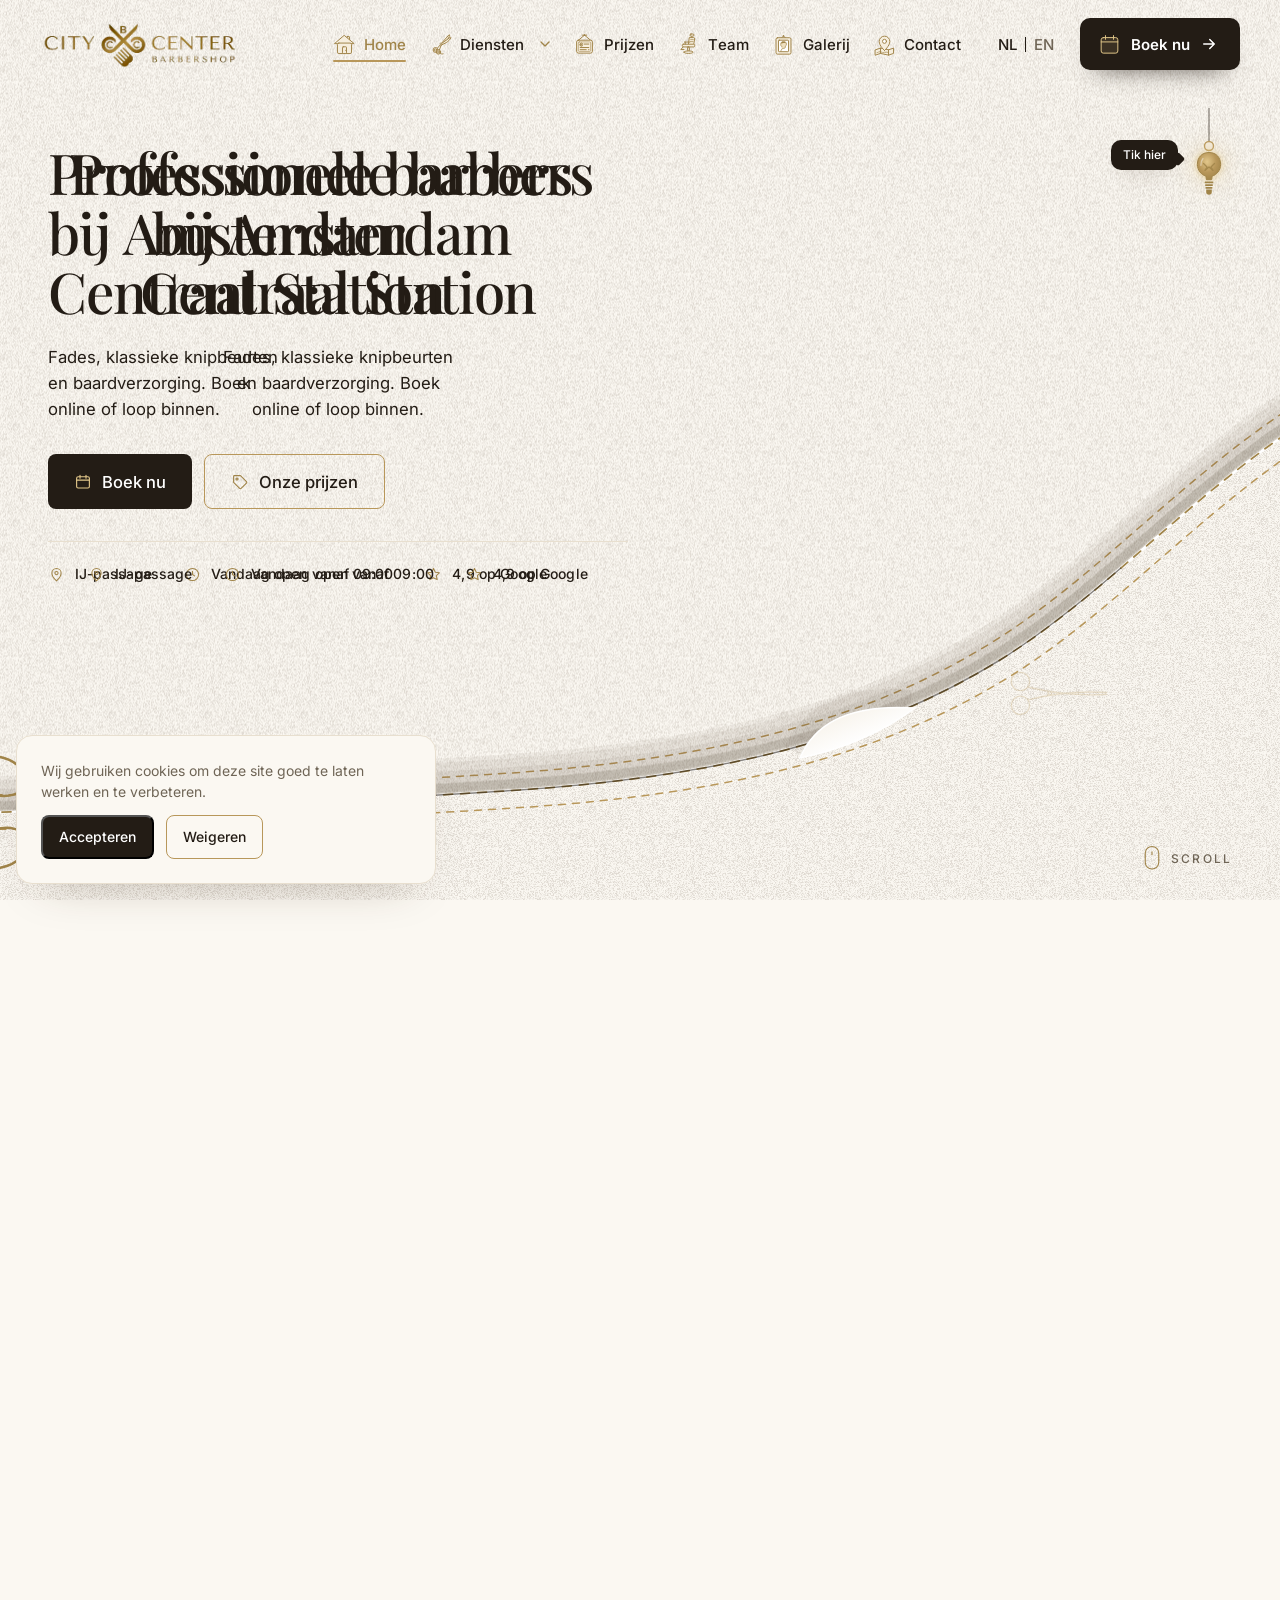
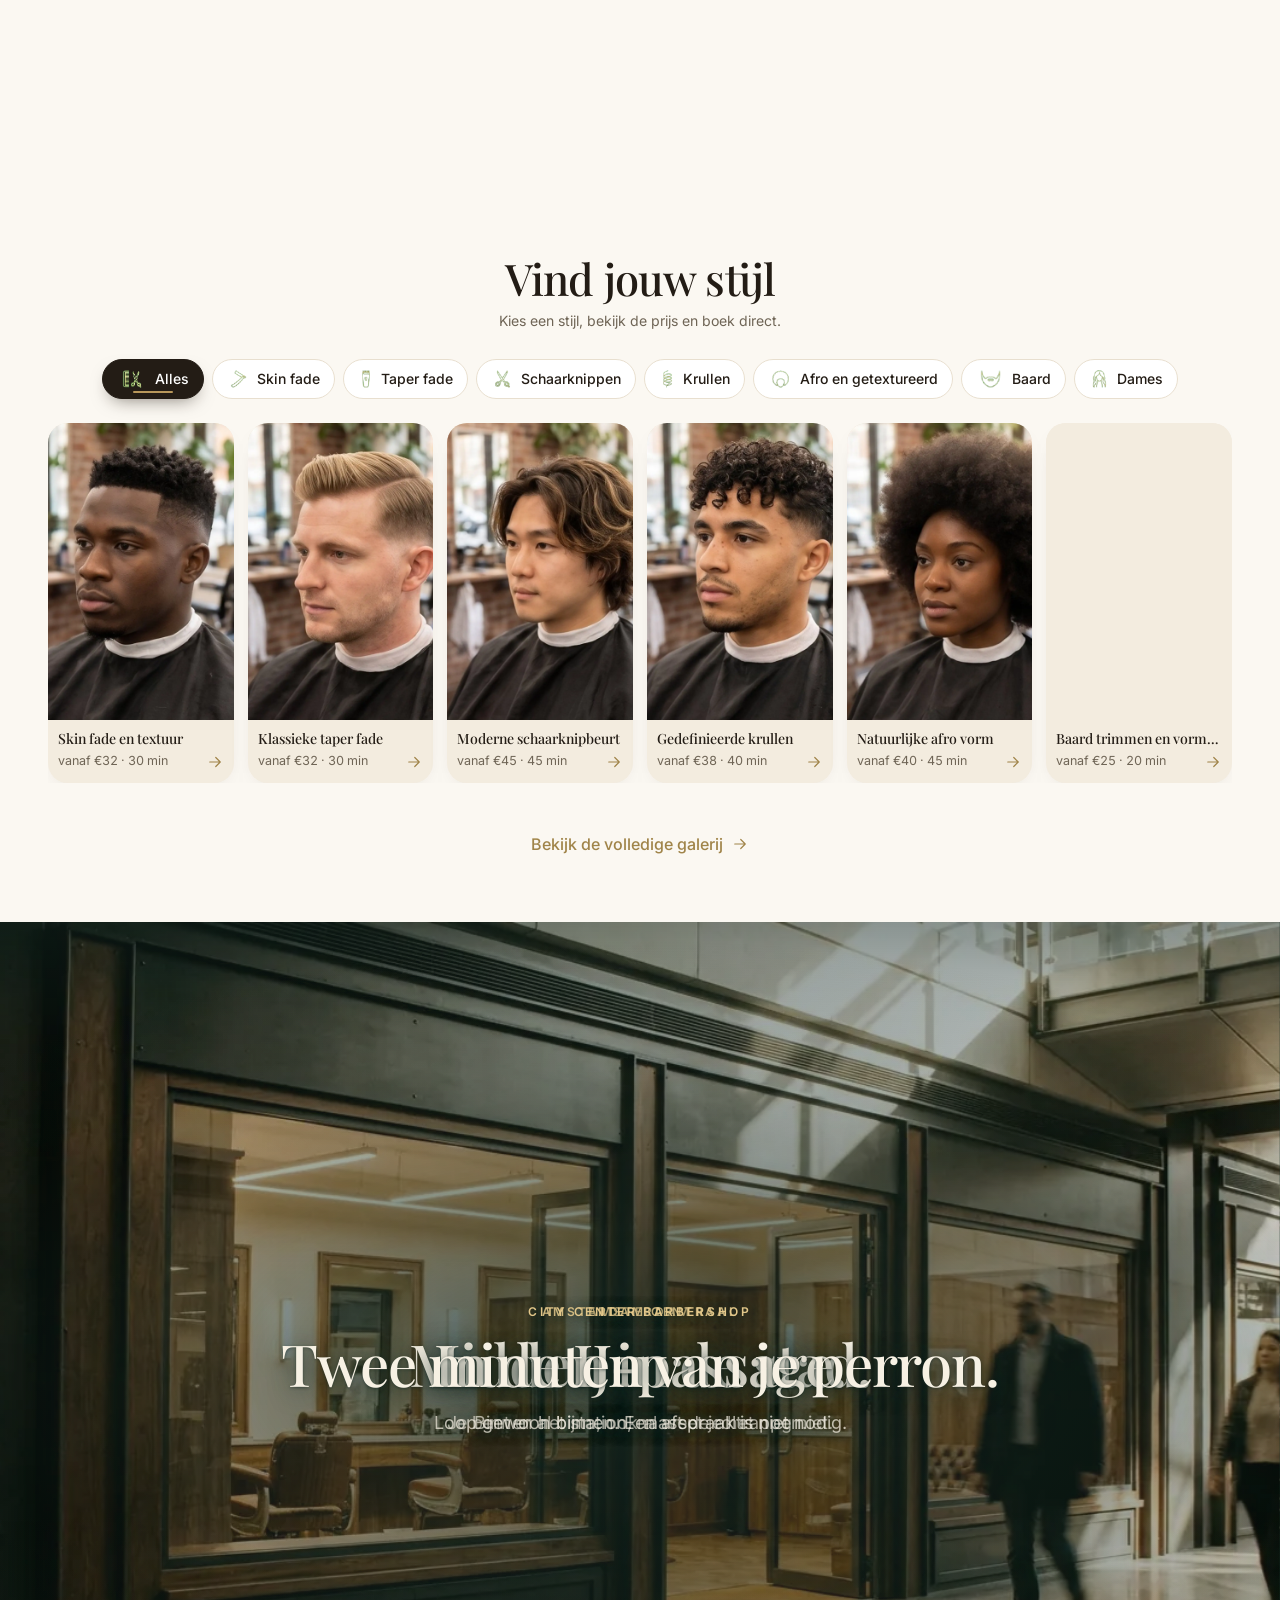
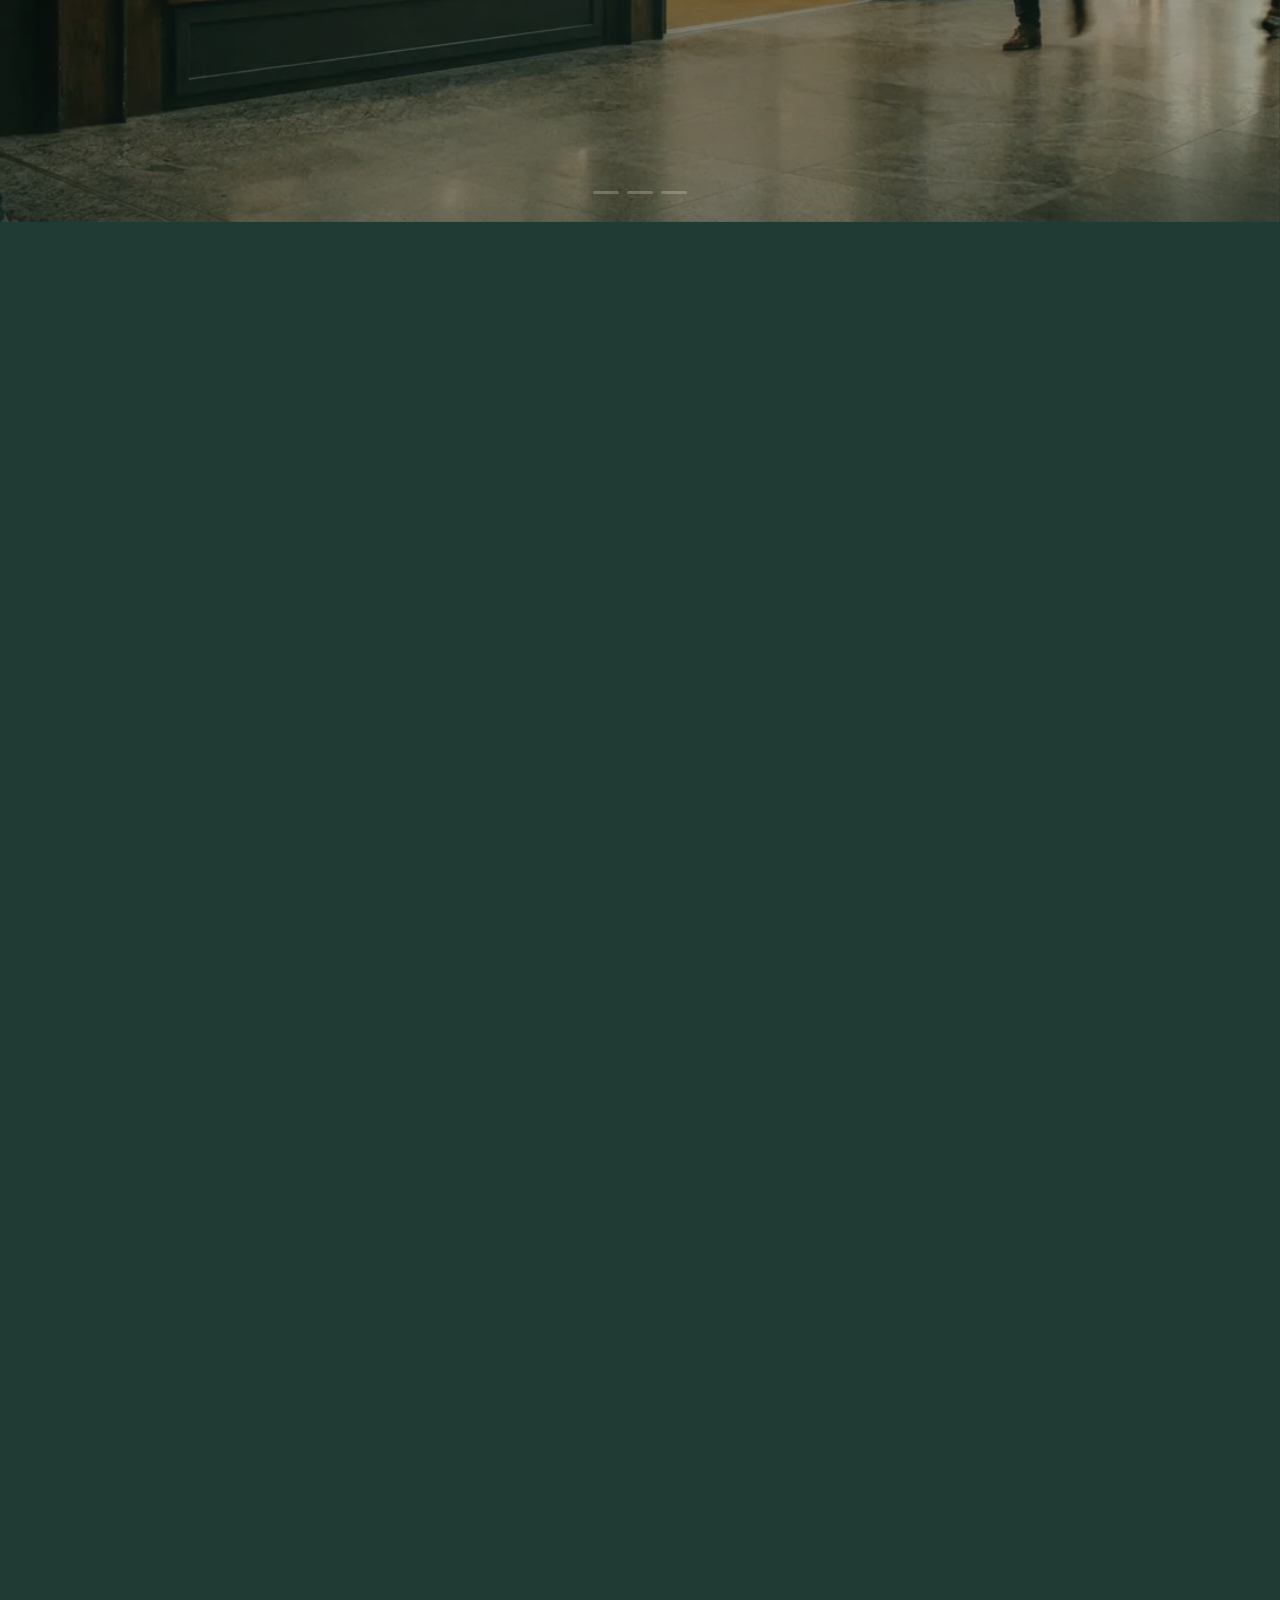
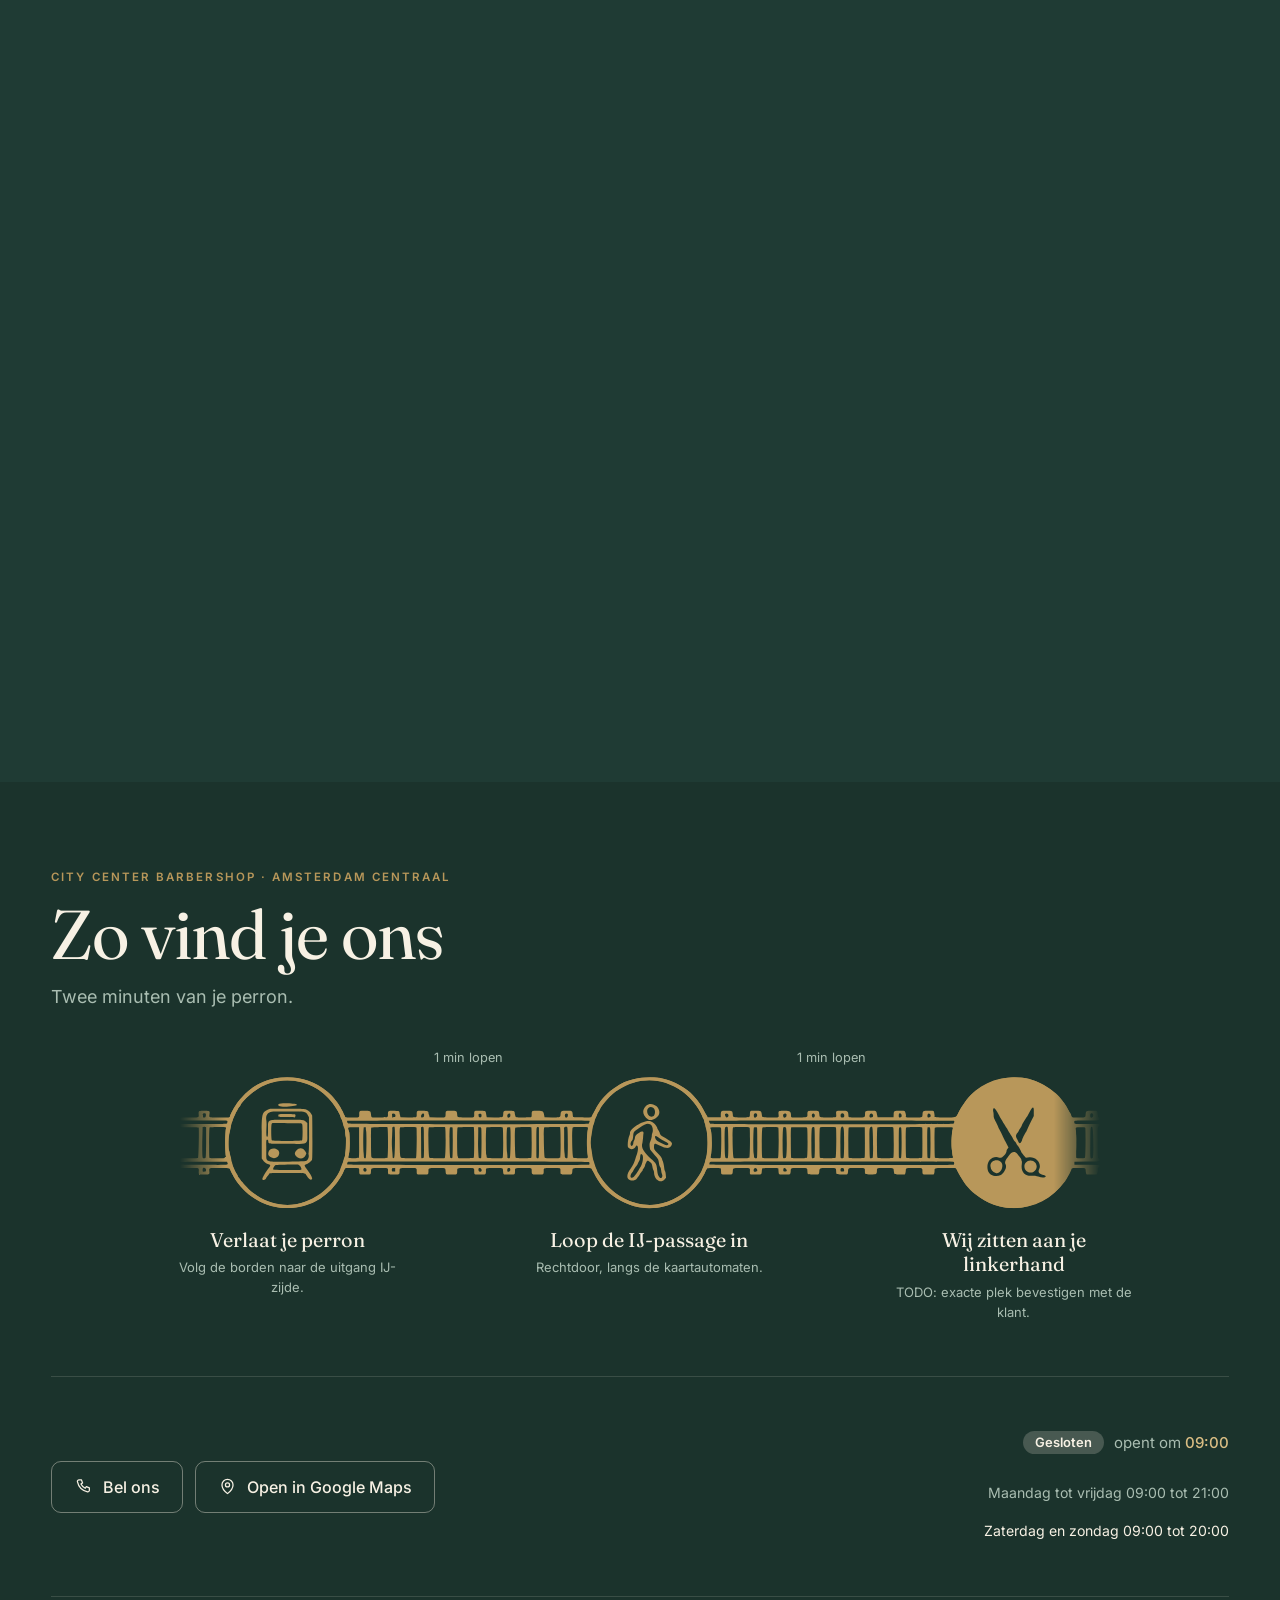
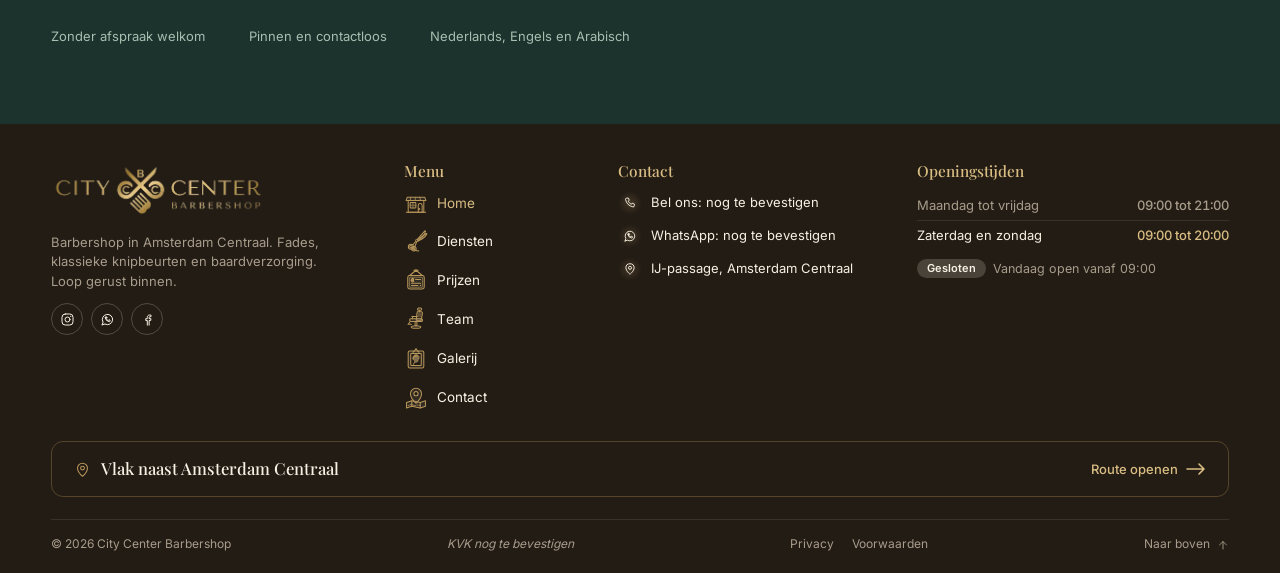
==== index.html @ 11fd0951 "City Center Barbershop - static site for Vercel Six pages in Dutch and English (home, services, pric" ====
<!DOCTYPE html>
<html lang="nl">
<head>
<meta charset="utf-8">
<meta name="viewport" content="width=device-width, initial-scale=1">
<meta name="robots" content="noindex">
<script>try{if(localStorage.getItem('ccb-theme')==='dark')document.documentElement.setAttribute('data-theme','dark')}catch(e){}</script>
<title>Barbershop Amsterdam Centraal | City Center Barbershop</title>
<meta name="description" content="City Center Barbershop, naast Amsterdam Centraal Station. Fades, klassieke knipbeurten en baardverzorging. Boek online of loop binnen.">
<link rel="canonical" href="https://www.citycenterbarbershop.example/">
<link rel="alternate" hreflang="nl" href="https://www.citycenterbarbershop.example/">
<link rel="alternate" hreflang="en" href="https://www.citycenterbarbershop.example/en/">
<link rel="alternate" hreflang="x-default" href="https://www.citycenterbarbershop.example/">
<link rel="preload" href="/assets/fonts/inter-latin.woff2" as="font" type="font/woff2" crossorigin>
<link rel="preload" href="/assets/fonts/playfair-display-latin.woff2" as="font" type="font/woff2" crossorigin>
<link rel="preload" href="/assets/img/hero/shop-1600.webp" as="image" fetchpriority="high">
<link rel="stylesheet" href="/assets/css/site.css?v=1793472986370">
</head>
<body>
<div id="ccb-root" data-hours='{"timezone":"Europe/Amsterdam","days":{"mon":{"open":"09:00","close":"21:00"},"tue":{"open":"09:00","close":"21:00"},"wed":{"open":"09:00","close":"21:00"},"thu":{"open":"09:00","close":"21:00"},"fri":{"open":"09:00","close":"21:00"},"sat":{"open":"09:00","close":"20:00"},"sun":{"open":"09:00","close":"20:00"}}}' data-site='{"phone":"TODO","phone_display":"TODO","whatsapp":"TODO","bookUrl":"https://www.fresha.com/","reviews_url":"TODO","maps_url":"TODO","address":"IJ-passage, Amsterdam Centraal","instagram_url":"TODO","facebook_url":"TODO","kvk":"TODO","contact_form_action":"TODO"}' data-status-open-until="Vandaag open tot {time}" data-status-opens-at="Vandaag open vanaf {time}" data-status-closed="Nu gesloten">
<!-- part: header -->
<header class="ccb-header">
  <a class="ccb-header__logo" href="/"><img src="/assets/img/logo/ccb-logo.webp" width="174" height="44" alt="City Center Barbershop, naar de homepage"></a>
  <nav class="ccb-header__nav" aria-label="Hoofdmenu">
    <ul class="ccb-nav">
      <li><a class="ccb-nav__link" href="/" aria-label="Home" data-track="nav_home" aria-current="page">
        <svg class="ccb-nico i-home" viewBox="0 0 32 32" aria-hidden="true">
          <defs><mask id="ccb-m-home"><rect class="lvl" x="-2" y="-2" width="36" height="36" fill="#fff"></rect></mask></defs>
          <rect class="bd" x="19.4" y="5" width="3.6" height="6.4" rx=".6"></rect>
          <rect class="liq" mask="url(#ccb-m-home)" x="19.4" y="5" width="3.6" height="6.4" rx=".6"></rect>
          <rect class="ln" x="19.4" y="5" width="3.6" height="6.4" rx=".6" stroke-width="1.1"></rect>
          <g class="roof">
            <path class="bd" d="M16 3.6L29.4 14.8H2.6z"></path>
            <path class="liq" mask="url(#ccb-m-home)" d="M16 3.6L29.4 14.8H2.6z"></path>
            <path class="ln" d="M16 3.6L29.4 14.8H2.6z"></path>
          </g>
          <rect class="bd" x="6.2" y="14" width="19.6" height="14.6" rx="2"></rect>
          <rect class="liq" mask="url(#ccb-m-home)" x="6.2" y="14" width="19.6" height="14.6" rx="2"></rect>
          <rect class="ln" x="6.2" y="14" width="19.6" height="14.6" rx="2"></rect>
          <g class="door">
            <rect class="bd" x="13.2" y="19.2" width="5.6" height="9.4" rx="1"></rect>
            <rect class="ln" x="13.2" y="19.2" width="5.6" height="9.4" rx="1" stroke-width="1.1"></rect>
            <circle class="dot" cx="17.6" cy="24" r=".7"></circle>
          </g>
        </svg>
        <span class="ccb-roll" aria-hidden="true"><span class="l" data-l="H">H</span><span class="l" data-l="o">o</span><span class="l" data-l="m">m</span><span class="l" data-l="e">e</span></span>
      </a></li>
      <li class="ccb-nav__item ccb-nav__item--has-menu">
        <a class="ccb-nav__link" href="/diensten/" aria-label="Diensten" data-track="nav_services">
        <svg class="ccb-nico i-shears" viewBox="0 0 32 32" aria-hidden="true">
          <defs><mask id="ccb-m-shears"><rect class="lvl" x="-2" y="-2" width="36" height="36" fill="#fff"></rect></mask></defs>
          <g class="b">
            <path class="bd" d="M16.6 15.2L27.8 2.6c.4-.4 1-.1.9.4-.5 2.6-2.2 5.6-4.8 8.4l-6.2 5.2z"></path>
            <path class="liq" mask="url(#ccb-m-shears)" d="M16.6 15.2L27.8 2.6c.4-.4 1-.1.9.4-.5 2.6-2.2 5.6-4.8 8.4l-6.2 5.2z"></path>
            <path class="ln" d="M16.6 15.2L27.8 2.6c.4-.4 1-.1.9.4-.5 2.6-2.2 5.6-4.8 8.4l-6.2 5.2"></path>
            <path class="ln" d="M15.8 16.4l-4 4.6"></path>
            <circle class="bd" cx="9.2" cy="23.6" r="3.4"></circle><circle class="liq" mask="url(#ccb-m-shears)" cx="9.2" cy="23.6" r="3.4"></circle>
            <circle class="ln" cx="9.2" cy="23.6" r="3.4"></circle><circle class="ln" cx="9.2" cy="23.6" r="1.6"></circle>
          </g>
          <g class="a">
            <path class="bd" d="M16.6 15.2L29.6 6c.5-.3 1 .1.8.6-1 2.4-3.2 4.8-6.4 6.8l-6.6 3.2z"></path>
            <path class="liq" mask="url(#ccb-m-shears)" d="M16.6 15.2L29.6 6c.5-.3 1 .1.8.6-1 2.4-3.2 4.8-6.4 6.8l-6.6 3.2z"></path>
            <path class="ln" d="M16.6 15.2L29.6 6c.5-.3 1 .1.8.6-1 2.4-3.2 4.8-6.4 6.8l-6.6 3.2"></path>
            <path class="ln" d="M17 16.8l-2.6 6.8"></path>
            <circle class="bd" cx="13.2" cy="26.4" r="3"></circle><circle class="liq" mask="url(#ccb-m-shears)" cx="13.2" cy="26.4" r="3"></circle>
            <circle class="ln" cx="13.2" cy="26.4" r="3"></circle><circle class="ln" cx="13.2" cy="26.4" r="1.3"></circle>
            <path class="ln" d="M15.6 28.2c1.2 1 2.6 1.3 4 .8"></path>
          </g>
          <circle class="pivot" cx="16.6" cy="15.2" r="1.25"></circle>
          <path class="ln fx hair" d="M22.4 15.4c.9.5 1.3 1.3 1.1 2.3" stroke-width="1"></path>
          <path class="ln fx hair h2" d="M25 13.6c.6.7.7 1.5.3 2.3" stroke-width="1"></path>
        </svg>
        <span class="ccb-roll" aria-hidden="true"><span class="l" data-l="D">D</span><span class="l" data-l="i">i</span><span class="l" data-l="e">e</span><span class="l" data-l="n">n</span><span class="l" data-l="s">s</span><span class="l" data-l="t">t</span><span class="l" data-l="e">e</span><span class="l" data-l="n">n</span></span>
        </a>
        <button type="button" class="ccb-nav__caret" aria-expanded="false" aria-controls="ccb-services-menu" aria-label="Toon alle diensten">
          <svg viewBox="0 0 24 24" aria-hidden="true"><path d="M6 9l6 6 6-6"></path></svg>
        </button>
        <div class="ccb-nav__menu" id="ccb-services-menu" hidden>
          <ul>
            <li><a href="/diensten/#mens-haircut" data-filter="mens-haircut"><img src="/assets/img/icons/services/mens-haircut.png" width="35" height="31" alt="" loading="lazy" decoding="async"><span>Heren knipbeurt</span></a></li>
            <li><a href="/diensten/#beard-grooming" data-filter="beard-grooming"><img src="/assets/img/icons/services/beard-grooming.png" width="35" height="31" alt="" loading="lazy" decoding="async"><span>Baardverzorging</span></a></li>
            <li><a href="/diensten/#childrens-haircut" data-filter="childrens-haircut"><img src="/assets/img/icons/services/childrens-haircut.png" width="32" height="31" alt="" loading="lazy" decoding="async"><span>Kinderknipbeurt</span></a></li>
            <li><a href="/diensten/#groom-groomsmen" data-filter="groom-groomsmen"><img src="/assets/img/icons/services/groom-groomsmen.png" width="34" height="31" alt="" loading="lazy" decoding="async"><span>Bruidegom en getuigen</span></a></li>
            <li><a href="/diensten/#mens-hair-grooming" data-filter="mens-hair-grooming"><img src="/assets/img/icons/services/mens-hair-grooming.png" width="34" height="31" alt="" loading="lazy" decoding="async"><span>Heren haarverzorging</span></a></li>
            <li><a href="/diensten/#women-treatment" data-filter="women-treatment"><img src="/assets/img/icons/services/women-treatment.png" width="35" height="31" alt="" loading="lazy" decoding="async"><span>Dames behandeling</span></a></li>
            <li><a href="/diensten/#senior-barber" data-filter="senior-barber"><img src="/assets/img/icons/services/senior-barber.png" width="34" height="31" alt="" loading="lazy" decoding="async"><span>Senior barber service</span></a></li>
            <li><a href="/diensten/#mobile-barbershop" data-filter="mobile-barbershop"><img src="/assets/img/icons/services/mobile-barbershop.png" width="35" height="31" alt="" loading="lazy" decoding="async"><span>Mobiele barbershop</span></a></li>
          </ul>
          <a class="ccb-nav__menu-all" href="/diensten/">Bekijk alle diensten<svg viewBox="0 0 24 24" aria-hidden="true"><path d="M5 12h14M13 6l6 6-6 6"></path></svg></a>
        </div>
      </li>
      <li><a class="ccb-nav__link" href="/prijzen/" aria-label="Prijzen" data-track="nav_prices">
        <svg class="ccb-nico i-board" viewBox="0 0 32 32" aria-hidden="true">
          <defs><mask id="ccb-m-board"><rect class="lvl" x="-2" y="-2" width="36" height="36" fill="#fff"></rect></mask></defs>
          <path class="ln" d="M13 3h6"></path><circle class="dot" cx="16" cy="3" r="1.2"></circle>
          <g class="swing">
            <path class="ln" d="M16 3L7.6 10M16 3l8.4 7" stroke-width="1.1"></path>
            <rect class="bd" x="5" y="10" width="22" height="18" rx="2.6"></rect>
            <rect class="liq" mask="url(#ccb-m-board)" x="5" y="10" width="22" height="18" rx="2.6"></rect>
            <rect class="ln" x="5" y="10" width="22" height="18" rx="2.6"></rect>
            <rect class="ln" x="7.4" y="12.4" width="17.2" height="13.2" rx="1.4" stroke-width=".8" opacity=".6"></rect>
            <path class="ln" d="M13.2 14.6a2.2 2.2 0 1 0 0 3.2M10.2 15.6h2.6M10.2 16.8h2.6" stroke-width="1"></path>
            <path class="ln row-ln" d="M15.4 15.4h6.6"></path>
            <path class="ln row-ln r2" d="M10 20.2h12"></path>
            <path class="ln row-ln r3" d="M10 23.2h8.4"></path>
            <circle class="dot" cx="22" cy="23.2" r=".9"></circle>
          </g>
        </svg>
        <span class="ccb-roll" aria-hidden="true"><span class="l" data-l="P">P</span><span class="l" data-l="r">r</span><span class="l" data-l="i">i</span><span class="l" data-l="j">j</span><span class="l" data-l="z">z</span><span class="l" data-l="e">e</span><span class="l" data-l="n">n</span></span>
      </a></li>
      <li><a class="ccb-nav__link" href="/team/" aria-label="Team" data-track="nav_team">
        <svg class="ccb-nico i-chair" viewBox="0 0 32 32" aria-hidden="true">
          <defs><mask id="ccb-m-chair"><rect class="lvl" x="-2" y="-2" width="36" height="36" fill="#fff"></rect></mask></defs>
          <g class="top">
            <path class="ln" d="M20.6 6.4V4.2"></path>
            <rect class="bd" x="18" y="1.4" width="5.6" height="3" rx="1.5"></rect><rect class="liq" mask="url(#ccb-m-chair)" x="18" y="1.4" width="5.6" height="3" rx="1.5"></rect>
            <rect class="ln" x="18" y="1.4" width="5.6" height="3" rx="1.5"></rect>
            <path class="bd" d="M17.6 6.4h5.6c1 0 1.6.8 1.4 1.8l-1.6 9.4h-6.8z"></path>
            <path class="liq" mask="url(#ccb-m-chair)" d="M17.6 6.4h5.6c1 0 1.6.8 1.4 1.8l-1.6 9.4h-6.8z"></path>
            <path class="ln" d="M17.6 6.4h5.6c1 0 1.6.8 1.4 1.8l-1.6 9.4h-6.8z"></path>
            <path class="ln" d="M19 9.2h3.8M18.6 12h3.8" stroke-width=".8" opacity=".7"></path>
            <path class="bd" d="M8.6 15.6h14.6c.8 0 1.4.6 1.4 1.4v1c0 .8-.6 1.4-1.4 1.4H9.2c-.9 0-1.6-.7-1.6-1.6v-.6c0-.9.4-1.6 1-1.6z"></path>
            <path class="liq" mask="url(#ccb-m-chair)" d="M8.6 15.6h14.6c.8 0 1.4.6 1.4 1.4v1c0 .8-.6 1.4-1.4 1.4H9.2c-.9 0-1.6-.7-1.6-1.6v-.6c0-.9.4-1.6 1-1.6z"></path>
            <path class="ln" d="M8.6 15.6h14.6c.8 0 1.4.6 1.4 1.4v1c0 .8-.6 1.4-1.4 1.4H9.2c-.9 0-1.6-.7-1.6-1.6v-.6c0-.9.4-1.6 1-1.6z"></path>
            <path class="ln" d="M10.4 12.6h7.4M11.4 12.6v3"></path>
            <path class="ln" d="M8.4 19.4l-3 3.6h4.4"></path>
          </g>
          <rect class="ln col" x="14.8" y="19.4" width="2.4" height="5.6" rx=".6"></rect>
          <path class="bd" d="M9.6 26.6c0-1 2.9-1.6 6.4-1.6s6.4.6 6.4 1.6-2.9 1.8-6.4 1.8-6.4-.8-6.4-1.8z"></path>
          <path class="ln" d="M9.6 26.6c0-1 2.9-1.6 6.4-1.6s6.4.6 6.4 1.6-2.9 1.8-6.4 1.8-6.4-.8-6.4-1.8z"></path>
        </svg>
        <span class="ccb-roll" aria-hidden="true"><span class="l" data-l="T">T</span><span class="l" data-l="e">e</span><span class="l" data-l="a">a</span><span class="l" data-l="m">m</span></span>
      </a></li>
      <li><a class="ccb-nav__link" href="/galerij/" aria-label="Galerij" data-track="nav_gallery">
        <svg class="ccb-nico i-frame" viewBox="0 0 32 32" aria-hidden="true">
          <defs>
            <mask id="ccb-m-frame"><rect class="lvl" x="-2" y="-2" width="36" height="36" fill="#fff"></rect></mask>
            <clipPath id="ccb-c-glass"><rect x="9" y="10" width="14" height="16" rx="1"></rect></clipPath>
          </defs>
          <path class="ln" d="M12 8.4L16 4l4 4.4" stroke-width="1.1"></path><circle class="dot" cx="16" cy="4" r="1.1"></circle>
          <g class="tilt">
            <rect class="bd" x="5.6" y="6.6" width="20.8" height="22.8" rx="2"></rect>
            <rect class="liq" mask="url(#ccb-m-frame)" x="5.6" y="6.6" width="20.8" height="22.8" rx="2"></rect>
            <rect class="ln" x="5.6" y="6.6" width="20.8" height="22.8" rx="2"></rect>
            <rect class="glass" x="9" y="10" width="14" height="16" rx="1"></rect>
            <rect class="ln" x="9" y="10" width="14" height="16" rx="1" stroke-width="1"></rect>
            <g clip-path="url(#ccb-c-glass)">
              <path class="face" d="M12.2 26c.4-3 2-4.6 4-4.6 1.4 0 2.3-.6 2.3-1.8v-1.2c1-.4 1.6-1.4 1.6-2.8 0-2.6-1.8-4-4-4-2.4 0-4 1.8-4 4.2 0 1.6.6 2.6 1.6 3.2v.8"></path>
              <path class="hairtop" d="M12.2 14.6c.8-1.8 2.4-2.6 4.2-2.4 1.4.2 2.6.9 3 2-1.6-.4-3.2-.3-4.6.2"></path>
              <rect class="shine" x="9" y="8" width="3" height="22" transform="skewX(-20)"></rect>
            </g>
          </g>
        </svg>
        <span class="ccb-roll" aria-hidden="true"><span class="l" data-l="G">G</span><span class="l" data-l="a">a</span><span class="l" data-l="l">l</span><span class="l" data-l="e">e</span><span class="l" data-l="r">r</span><span class="l" data-l="i">i</span><span class="l" data-l="j">j</span></span>
      </a></li>
      <li><a class="ccb-nav__link" href="/contact/" aria-label="Contact" data-track="nav_contact">
        <svg class="ccb-nico i-pin" viewBox="0 0 32 32" aria-hidden="true">
          <defs><mask id="ccb-m-pin"><rect class="lvl" x="-2" y="-2" width="36" height="36" fill="#fff"></rect></mask></defs>
          <g class="map">
            <path class="bd" d="M3.4 23.4l7-2.4 11.2 2.4 7-2.4v7.4l-7 2.4-11.2-2.4-7 2.4z"></path>
            <path class="ln" d="M3.4 23.4l7-2.4 11.2 2.4 7-2.4v7.4l-7 2.4-11.2-2.4-7 2.4z"></path>
            <path class="ln" d="M10.4 21v7.4M21.6 23.4v7.4" stroke-width="1"></path>
            <path class="ln" d="M5.6 27.4c2-.6 3-1.8 5-1.2s3.6 1.6 6 .8 3.6-.2 5.6.6" stroke-width=".8" stroke-dasharray="1.4 1.6" opacity=".8"></path>
          </g>
          <circle class="ln fx ring" cx="16" cy="11" r="4.2" stroke-width="1"></circle>
          <g class="pin">
            <path class="bd" d="M16 24.4s7.4-6.6 7.4-12.6a7.4 7.4 0 0 0-14.8 0c0 6 7.4 12.6 7.4 12.6z"></path>
            <path class="liq" mask="url(#ccb-m-pin)" d="M16 24.4s7.4-6.6 7.4-12.6a7.4 7.4 0 0 0-14.8 0c0 6 7.4 12.6 7.4 12.6z"></path>
            <path class="ln" d="M16 24.4s7.4-6.6 7.4-12.6a7.4 7.4 0 0 0-14.8 0c0 6 7.4 12.6 7.4 12.6z"></path>
            <circle class="glass" cx="16" cy="11.6" r="2.8"></circle><circle class="ln" cx="16" cy="11.6" r="2.8"></circle>
          </g>
        </svg>
        <span class="ccb-roll" aria-hidden="true"><span class="l" data-l="C">C</span><span class="l" data-l="o">o</span><span class="l" data-l="n">n</span><span class="l" data-l="t">t</span><span class="l" data-l="a">a</span><span class="l" data-l="c">c</span><span class="l" data-l="t">t</span></span>
      </a></li>
    </ul>
  </nav>
  <div class="ccb-header__lang" role="group" aria-label="Taal">
    <a href="/" hreflang="nl" lang="nl" aria-current="true">NL</a>
    <a href="/en/" hreflang="en" lang="en">EN</a>
  </div>
  <a class="ccb-book" href="https://www.fresha.com/" data-book-link aria-label="Boek nu" data-track="book_header">
    <svg class="ccb-nico i-cal" viewBox="0 0 32 32" aria-hidden="true">
      <defs><mask id="ccb-m-cal"><rect class="lvl" x="-2" y="-2" width="36" height="36" fill="#fff"></rect></mask></defs>
      <rect class="bd" x="4.4" y="6.4" width="23.2" height="21.6" rx="3"></rect>
      <rect class="liq" mask="url(#ccb-m-cal)" x="4.4" y="6.4" width="23.2" height="21.6" rx="3" opacity=".35"></rect>
      <rect class="ln" x="4.4" y="6.4" width="23.2" height="21.6" rx="3"></rect>
      <path class="ln" d="M10.4 3.6v5.2M21.6 3.6v5.2"></path>
      <path class="ln page" d="M4.4 12.4h23.2"></path>
      <path class="ln tick" d="M11.4 19.8l3.2 3.2 6.2-6.4" stroke-width="1.8"></path>
    </svg>
    <span aria-hidden="true">Boek nu</span>
    <svg class="arrow" viewBox="0 0 24 24" aria-hidden="true"><path d="M5 12h14M13 6l6 6-6 6"></path></svg>
  </a>
<button class="ccb-burger" type="button" aria-expanded="false" aria-controls="ccb-drawer" aria-label="Menu openen">
    <svg viewBox="0 0 24 24" aria-hidden="true"><path class="ccb-burger__a" d="M4 7h16"></path><path class="ccb-burger__b" d="M4 12h16"></path><path class="ccb-burger__c" d="M4 17h16"></path></svg>
  </button>
</header>

<!-- part: drawer (tablet + phone) -->
<div class="ccb-drawer" id="ccb-drawer" hidden>
  <button class="ccb-drawer__backdrop" type="button" tabindex="-1" aria-label="Menu sluiten" data-drawer-close></button>
  <div class="ccb-drawer__panel" role="dialog" aria-modal="true" aria-label="Hoofdmenu">
    <div class="ccb-drawer__head">
      <a class="ccb-drawer__logo" href="/"><img src="/assets/img/logo/ccb-logo.webp" width="158" height="40" alt="City Center Barbershop, naar de homepage"></a>
      <button class="ccb-drawer__close" type="button" aria-label="Menu sluiten" data-drawer-close>
        <svg viewBox="0 0 24 24" aria-hidden="true"><path d="M6 6l12 12M18 6L6 18"></path></svg>
      </button>
    </div>
    <nav class="ccb-drawer__nav" aria-label="Hoofdmenu">
    <ul class="ccb-nav">
      <li><a class="ccb-nav__link" href="/" aria-label="Home" data-track="drawer_home">
        <svg class="ccb-nico i-home" viewBox="0 0 32 32" aria-hidden="true">
          <defs><mask id="ccb-dm-home"><rect class="lvl" x="-2" y="-2" width="36" height="36" fill="#fff"></rect></mask></defs>
          <rect class="bd" x="19.4" y="5" width="3.6" height="6.4" rx=".6"></rect>
          <rect class="liq" mask="url(#ccb-dm-home)" x="19.4" y="5" width="3.6" height="6.4" rx=".6"></rect>
          <rect class="ln" x="19.4" y="5" width="3.6" height="6.4" rx=".6" stroke-width="1.1"></rect>
          <g class="roof">
            <path class="bd" d="M16 3.6L29.4 14.8H2.6z"></path>
            <path class="liq" mask="url(#ccb-dm-home)" d="M16 3.6L29.4 14.8H2.6z"></path>
            <path class="ln" d="M16 3.6L29.4 14.8H2.6z"></path>
          </g>
          <rect class="bd" x="6.2" y="14" width="19.6" height="14.6" rx="2"></rect>
          <rect class="liq" mask="url(#ccb-dm-home)" x="6.2" y="14" width="19.6" height="14.6" rx="2"></rect>
          <rect class="ln" x="6.2" y="14" width="19.6" height="14.6" rx="2"></rect>
          <g class="door">
            <rect class="bd" x="13.2" y="19.2" width="5.6" height="9.4" rx="1"></rect>
            <rect class="ln" x="13.2" y="19.2" width="5.6" height="9.4" rx="1" stroke-width="1.1"></rect>
            <circle class="dot" cx="17.6" cy="24" r=".7"></circle>
          </g>
        </svg>
        <span class="ccb-roll" aria-hidden="true"><span class="l" data-l="H">H</span><span class="l" data-l="o">o</span><span class="l" data-l="m">m</span><span class="l" data-l="e">e</span></span>
        <svg class="ccb-drawer__chev" viewBox="0 0 24 24" aria-hidden="true"><path d="M9 6l6 6-6 6"></path></svg>
      </a></li>
      <li class="ccb-nav__item ccb-nav__item--has-menu">
        <div class="ccb-drawer__link-row">
        <a class="ccb-nav__link" href="/diensten/" aria-label="Diensten" data-track="drawer_services">
        <svg class="ccb-nico i-shears" viewBox="0 0 32 32" aria-hidden="true">
          <defs><mask id="ccb-dm-shears"><rect class="lvl" x="-2" y="-2" width="36" height="36" fill="#fff"></rect></mask></defs>
          <g class="b">
            <path class="bd" d="M16.6 15.2L27.8 2.6c.4-.4 1-.1.9.4-.5 2.6-2.2 5.6-4.8 8.4l-6.2 5.2z"></path>
            <path class="liq" mask="url(#ccb-dm-shears)" d="M16.6 15.2L27.8 2.6c.4-.4 1-.1.9.4-.5 2.6-2.2 5.6-4.8 8.4l-6.2 5.2z"></path>
            <path class="ln" d="M16.6 15.2L27.8 2.6c.4-.4 1-.1.9.4-.5 2.6-2.2 5.6-4.8 8.4l-6.2 5.2"></path>
            <path class="ln" d="M15.8 16.4l-4 4.6"></path>
            <circle class="bd" cx="9.2" cy="23.6" r="3.4"></circle><circle class="liq" mask="url(#ccb-dm-shears)" cx="9.2" cy="23.6" r="3.4"></circle>
            <circle class="ln" cx="9.2" cy="23.6" r="3.4"></circle><circle class="ln" cx="9.2" cy="23.6" r="1.6"></circle>
          </g>
          <g class="a">
            <path class="bd" d="M16.6 15.2L29.6 6c.5-.3 1 .1.8.6-1 2.4-3.2 4.8-6.4 6.8l-6.6 3.2z"></path>
            <path class="liq" mask="url(#ccb-dm-shears)" d="M16.6 15.2L29.6 6c.5-.3 1 .1.8.6-1 2.4-3.2 4.8-6.4 6.8l-6.6 3.2z"></path>
            <path class="ln" d="M16.6 15.2L29.6 6c.5-.3 1 .1.8.6-1 2.4-3.2 4.8-6.4 6.8l-6.6 3.2"></path>
            <path class="ln" d="M17 16.8l-2.6 6.8"></path>
            <circle class="bd" cx="13.2" cy="26.4" r="3"></circle><circle class="liq" mask="url(#ccb-dm-shears)" cx="13.2" cy="26.4" r="3"></circle>
            <circle class="ln" cx="13.2" cy="26.4" r="3"></circle><circle class="ln" cx="13.2" cy="26.4" r="1.3"></circle>
            <path class="ln" d="M15.6 28.2c1.2 1 2.6 1.3 4 .8"></path>
          </g>
          <circle class="pivot" cx="16.6" cy="15.2" r="1.25"></circle>
          <path class="ln fx hair" d="M22.4 15.4c.9.5 1.3 1.3 1.1 2.3" stroke-width="1"></path>
          <path class="ln fx hair h2" d="M25 13.6c.6.7.7 1.5.3 2.3" stroke-width="1"></path>
        </svg>
        <span class="ccb-roll" aria-hidden="true"><span class="l" data-l="D">D</span><span class="l" data-l="i">i</span><span class="l" data-l="e">e</span><span class="l" data-l="n">n</span><span class="l" data-l="s">s</span><span class="l" data-l="t">t</span><span class="l" data-l="e">e</span><span class="l" data-l="n">n</span></span>
        </a>
        <button type="button" class="ccb-drawer__subtoggle" aria-expanded="false" aria-controls="ccb-drawer-services-menu" aria-label="Toon alle diensten">
          <svg class="ccb-drawer__chev" viewBox="0 0 24 24" aria-hidden="true"><path d="M9 6l6 6-6 6"></path></svg>
        </button>
        </div>
        <ul class="ccb-drawer__submenu" id="ccb-drawer-services-menu" hidden>
          <li><a href="/diensten/#mens-haircut" data-filter="mens-haircut" data-track="drawer_service_mens_haircut"><img src="/assets/img/icons/services/mens-haircut.png" width="35" height="31" alt="" loading="lazy" decoding="async"><span>Heren knipbeurt</span></a></li>
          <li><a href="/diensten/#beard-grooming" data-filter="beard-grooming" data-track="drawer_service_beard_grooming"><img src="/assets/img/icons/services/beard-grooming.png" width="35" height="31" alt="" loading="lazy" decoding="async"><span>Baardverzorging</span></a></li>
          <li><a href="/diensten/#childrens-haircut" data-filter="childrens-haircut" data-track="drawer_service_childrens_haircut"><img src="/assets/img/icons/services/childrens-haircut.png" width="32" height="31" alt="" loading="lazy" decoding="async"><span>Kinderknipbeurt</span></a></li>
          <li><a href="/diensten/#groom-groomsmen" data-filter="groom-groomsmen" data-track="drawer_service_groom_groomsmen"><img src="/assets/img/icons/services/groom-groomsmen.png" width="34" height="31" alt="" loading="lazy" decoding="async"><span>Bruidegom en getuigen</span></a></li>
          <li><a href="/diensten/#mens-hair-grooming" data-filter="mens-hair-grooming" data-track="drawer_service_mens_hair_grooming"><img src="/assets/img/icons/services/mens-hair-grooming.png" width="34" height="31" alt="" loading="lazy" decoding="async"><span>Heren haarverzorging</span></a></li>
          <li><a href="/diensten/#women-treatment" data-filter="women-treatment" data-track="drawer_service_women_treatment"><img src="/assets/img/icons/services/women-treatment.png" width="35" height="31" alt="" loading="lazy" decoding="async"><span>Dames behandeling</span></a></li>
          <li><a href="/diensten/#senior-barber" data-filter="senior-barber" data-track="drawer_service_senior_barber"><img src="/assets/img/icons/services/senior-barber.png" width="34" height="31" alt="" loading="lazy" decoding="async"><span>Senior barber service</span></a></li>
          <li><a href="/diensten/#mobile-barbershop" data-filter="mobile-barbershop" data-track="drawer_service_mobile_barbershop"><img src="/assets/img/icons/services/mobile-barbershop.png" width="35" height="31" alt="" loading="lazy" decoding="async"><span>Mobiele barbershop</span></a></li>
        </ul>
      </li>
      <li><a class="ccb-nav__link" href="/prijzen/" aria-label="Prijzen" data-track="drawer_prices">
        <svg class="ccb-nico i-board" viewBox="0 0 32 32" aria-hidden="true">
          <defs><mask id="ccb-dm-board"><rect class="lvl" x="-2" y="-2" width="36" height="36" fill="#fff"></rect></mask></defs>
          <path class="ln" d="M13 3h6"></path><circle class="dot" cx="16" cy="3" r="1.2"></circle>
          <g class="swing">
            <path class="ln" d="M16 3L7.6 10M16 3l8.4 7" stroke-width="1.1"></path>
            <rect class="bd" x="5" y="10" width="22" height="18" rx="2.6"></rect>
            <rect class="liq" mask="url(#ccb-dm-board)" x="5" y="10" width="22" height="18" rx="2.6"></rect>
            <rect class="ln" x="5" y="10" width="22" height="18" rx="2.6"></rect>
            <rect class="ln" x="7.4" y="12.4" width="17.2" height="13.2" rx="1.4" stroke-width=".8" opacity=".6"></rect>
            <path class="ln" d="M13.2 14.6a2.2 2.2 0 1 0 0 3.2M10.2 15.6h2.6M10.2 16.8h2.6" stroke-width="1"></path>
            <path class="ln row-ln" d="M15.4 15.4h6.6"></path>
            <path class="ln row-ln r2" d="M10 20.2h12"></path>
            <path class="ln row-ln r3" d="M10 23.2h8.4"></path>
            <circle class="dot" cx="22" cy="23.2" r=".9"></circle>
          </g>
        </svg>
        <span class="ccb-roll" aria-hidden="true"><span class="l" data-l="P">P</span><span class="l" data-l="r">r</span><span class="l" data-l="i">i</span><span class="l" data-l="j">j</span><span class="l" data-l="z">z</span><span class="l" data-l="e">e</span><span class="l" data-l="n">n</span></span>
        <svg class="ccb-drawer__chev" viewBox="0 0 24 24" aria-hidden="true"><path d="M9 6l6 6-6 6"></path></svg>
      </a></li>
      <li><a class="ccb-nav__link" href="/team/" aria-label="Team" data-track="drawer_team">
        <svg class="ccb-nico i-chair" viewBox="0 0 32 32" aria-hidden="true">
          <defs><mask id="ccb-dm-chair"><rect class="lvl" x="-2" y="-2" width="36" height="36" fill="#fff"></rect></mask></defs>
          <g class="top">
            <path class="ln" d="M20.6 6.4V4.2"></path>
            <rect class="bd" x="18" y="1.4" width="5.6" height="3" rx="1.5"></rect><rect class="liq" mask="url(#ccb-dm-chair)" x="18" y="1.4" width="5.6" height="3" rx="1.5"></rect>
            <rect class="ln" x="18" y="1.4" width="5.6" height="3" rx="1.5"></rect>
            <path class="bd" d="M17.6 6.4h5.6c1 0 1.6.8 1.4 1.8l-1.6 9.4h-6.8z"></path>
            <path class="liq" mask="url(#ccb-dm-chair)" d="M17.6 6.4h5.6c1 0 1.6.8 1.4 1.8l-1.6 9.4h-6.8z"></path>
            <path class="ln" d="M17.6 6.4h5.6c1 0 1.6.8 1.4 1.8l-1.6 9.4h-6.8z"></path>
            <path class="ln" d="M19 9.2h3.8M18.6 12h3.8" stroke-width=".8" opacity=".7"></path>
            <path class="bd" d="M8.6 15.6h14.6c.8 0 1.4.6 1.4 1.4v1c0 .8-.6 1.4-1.4 1.4H9.2c-.9 0-1.6-.7-1.6-1.6v-.6c0-.9.4-1.6 1-1.6z"></path>
            <path class="liq" mask="url(#ccb-dm-chair)" d="M8.6 15.6h14.6c.8 0 1.4.6 1.4 1.4v1c0 .8-.6 1.4-1.4 1.4H9.2c-.9 0-1.6-.7-1.6-1.6v-.6c0-.9.4-1.6 1-1.6z"></path>
            <path class="ln" d="M8.6 15.6h14.6c.8 0 1.4.6 1.4 1.4v1c0 .8-.6 1.4-1.4 1.4H9.2c-.9 0-1.6-.7-1.6-1.6v-.6c0-.9.4-1.6 1-1.6z"></path>
            <path class="ln" d="M10.4 12.6h7.4M11.4 12.6v3"></path>
            <path class="ln" d="M8.4 19.4l-3 3.6h4.4"></path>
          </g>
          <rect class="ln col" x="14.8" y="19.4" width="2.4" height="5.6" rx=".6"></rect>
          <path class="bd" d="M9.6 26.6c0-1 2.9-1.6 6.4-1.6s6.4.6 6.4 1.6-2.9 1.8-6.4 1.8-6.4-.8-6.4-1.8z"></path>
          <path class="ln" d="M9.6 26.6c0-1 2.9-1.6 6.4-1.6s6.4.6 6.4 1.6-2.9 1.8-6.4 1.8-6.4-.8-6.4-1.8z"></path>
        </svg>
        <span class="ccb-roll" aria-hidden="true"><span class="l" data-l="T">T</span><span class="l" data-l="e">e</span><span class="l" data-l="a">a</span><span class="l" data-l="m">m</span></span>
        <svg class="ccb-drawer__chev" viewBox="0 0 24 24" aria-hidden="true"><path d="M9 6l6 6-6 6"></path></svg>
      </a></li>
      <li><a class="ccb-nav__link" href="/galerij/" aria-label="Galerij" data-track="drawer_gallery">
        <svg class="ccb-nico i-frame" viewBox="0 0 32 32" aria-hidden="true">
          <defs>
            <mask id="ccb-dm-frame"><rect class="lvl" x="-2" y="-2" width="36" height="36" fill="#fff"></rect></mask>
            <clipPath id="ccb-dc-glass"><rect x="9" y="10" width="14" height="16" rx="1"></rect></clipPath>
          </defs>
          <path class="ln" d="M12 8.4L16 4l4 4.4" stroke-width="1.1"></path><circle class="dot" cx="16" cy="4" r="1.1"></circle>
          <g class="tilt">
            <rect class="bd" x="5.6" y="6.6" width="20.8" height="22.8" rx="2"></rect>
            <rect class="liq" mask="url(#ccb-dm-frame)" x="5.6" y="6.6" width="20.8" height="22.8" rx="2"></rect>
            <rect class="ln" x="5.6" y="6.6" width="20.8" height="22.8" rx="2"></rect>
            <rect class="glass" x="9" y="10" width="14" height="16" rx="1"></rect>
            <rect class="ln" x="9" y="10" width="14" height="16" rx="1" stroke-width="1"></rect>
            <g clip-path="url(#ccb-dc-glass)">
              <path class="face" d="M12.2 26c.4-3 2-4.6 4-4.6 1.4 0 2.3-.6 2.3-1.8v-1.2c1-.4 1.6-1.4 1.6-2.8 0-2.6-1.8-4-4-4-2.4 0-4 1.8-4 4.2 0 1.6.6 2.6 1.6 3.2v.8"></path>
              <path class="hairtop" d="M12.2 14.6c.8-1.8 2.4-2.6 4.2-2.4 1.4.2 2.6.9 3 2-1.6-.4-3.2-.3-4.6.2"></path>
              <rect class="shine" x="9" y="8" width="3" height="22" transform="skewX(-20)"></rect>
            </g>
          </g>
        </svg>
        <span class="ccb-roll" aria-hidden="true"><span class="l" data-l="G">G</span><span class="l" data-l="a">a</span><span class="l" data-l="l">l</span><span class="l" data-l="e">e</span><span class="l" data-l="r">r</span><span class="l" data-l="i">i</span><span class="l" data-l="j">j</span></span>
        <svg class="ccb-drawer__chev" viewBox="0 0 24 24" aria-hidden="true"><path d="M9 6l6 6-6 6"></path></svg>
      </a></li>
      <li><a class="ccb-nav__link" href="/contact/" aria-label="Contact" data-track="drawer_contact">
        <svg class="ccb-nico i-pin" viewBox="0 0 32 32" aria-hidden="true">
          <defs><mask id="ccb-dm-pin"><rect class="lvl" x="-2" y="-2" width="36" height="36" fill="#fff"></rect></mask></defs>
          <g class="map">
            <path class="bd" d="M3.4 23.4l7-2.4 11.2 2.4 7-2.4v7.4l-7 2.4-11.2-2.4-7 2.4z"></path>
            <path class="ln" d="M3.4 23.4l7-2.4 11.2 2.4 7-2.4v7.4l-7 2.4-11.2-2.4-7 2.4z"></path>
            <path class="ln" d="M10.4 21v7.4M21.6 23.4v7.4" stroke-width="1"></path>
            <path class="ln" d="M5.6 27.4c2-.6 3-1.8 5-1.2s3.6 1.6 6 .8 3.6-.2 5.6.6" stroke-width=".8" stroke-dasharray="1.4 1.6" opacity=".8"></path>
          </g>
          <circle class="ln fx ring" cx="16" cy="11" r="4.2" stroke-width="1"></circle>
          <g class="pin">
            <path class="bd" d="M16 24.4s7.4-6.6 7.4-12.6a7.4 7.4 0 0 0-14.8 0c0 6 7.4 12.6 7.4 12.6z"></path>
            <path class="liq" mask="url(#ccb-dm-pin)" d="M16 24.4s7.4-6.6 7.4-12.6a7.4 7.4 0 0 0-14.8 0c0 6 7.4 12.6 7.4 12.6z"></path>
            <path class="ln" d="M16 24.4s7.4-6.6 7.4-12.6a7.4 7.4 0 0 0-14.8 0c0 6 7.4 12.6 7.4 12.6z"></path>
            <circle class="glass" cx="16" cy="11.6" r="2.8"></circle><circle class="ln" cx="16" cy="11.6" r="2.8"></circle>
          </g>
        </svg>
        <span class="ccb-roll" aria-hidden="true"><span class="l" data-l="C">C</span><span class="l" data-l="o">o</span><span class="l" data-l="n">n</span><span class="l" data-l="t">t</span><span class="l" data-l="a">a</span><span class="l" data-l="c">c</span><span class="l" data-l="t">t</span></span>
        <svg class="ccb-drawer__chev" viewBox="0 0 24 24" aria-hidden="true"><path d="M9 6l6 6-6 6"></path></svg>
      </a></li>
    </ul>
    </nav>
    <div class="ccb-drawer__foot">
      <p class="ccb-drawer__status"><svg class="ccb-ico" viewBox="0 0 24 24" aria-hidden="true"><circle cx="12" cy="12" r="8.5"></circle><path d="M12 7.5V12l3 2"></path></svg><span data-status-text>Vandaag open tot 21:00</span><span data-live hidden class="ccb-hero__live" aria-hidden="true"></span></p>
      <a class="ccb-book ccb-drawer__book" href="https://www.fresha.com/" data-book-link data-track="book_drawer">
        <svg class="ccb-nico i-cal" viewBox="0 0 32 32" aria-hidden="true">
          <defs><mask id="ccb-dm-cal"><rect class="lvl" x="-2" y="-2" width="36" height="36" fill="#fff"></rect></mask></defs>
          <rect class="bd" x="4.4" y="6.4" width="23.2" height="21.6" rx="3"></rect>
          <rect class="liq" mask="url(#ccb-dm-cal)" x="4.4" y="6.4" width="23.2" height="21.6" rx="3" opacity=".35"></rect>
          <rect class="ln" x="4.4" y="6.4" width="23.2" height="21.6" rx="3"></rect>
          <path class="ln" d="M10.4 3.6v5.2M21.6 3.6v5.2"></path>
          <path class="ln page" d="M4.4 12.4h23.2"></path>
          <path class="ln tick" d="M11.4 19.8l3.2 3.2 6.2-6.4" stroke-width="1.8"></path>
        </svg>
        <span>Boek nu</span>
        <svg class="arrow" viewBox="0 0 24 24" aria-hidden="true"><path d="M5 12h14M13 6l6 6-6 6"></path></svg>
      </a>
      <div class="ccb-drawer__row">
        <a class="ccb-btn ccb-btn--secondary" href="tel:TODO" data-track="call_drawer"><svg class="ccb-ico" viewBox="0 0 24 24" aria-hidden="true"><path d="M5 4h3.5l1.7 4.3-2.2 1.4a11 11 0 0 0 6.3 6.3l1.4-2.2L20 15.5V19a1 1 0 0 1-1 1A16 16 0 0 1 4 5a1 1 0 0 1 1-1z"></path></svg><span>Bel</span></a>
        <a class="ccb-btn ccb-btn--secondary" href="https://wa.me/TODO" data-track="whatsapp_drawer"><svg class="ccb-ico" viewBox="0 0 24 24" aria-hidden="true"><path d="M4 20l1.2-4.1A8.2 8.2 0 1 1 8.4 19z"></path><path d="M9.2 8.6c.3 2.6 2.3 4.9 5.2 5.6l1.2-1.3-1.8-1-.8.8a4.8 4.8 0 0 1-2.2-2.2l.8-.8-1-1.8z"></path></svg><span>WhatsApp</span></a>
      </div>
    </div>
  </div>
</div>

<main>
<!-- section: hero. See assets/css/hero.css for the perf notes on the two merged sheet layers. -->
<section class="ccb-hero" aria-labelledby="ccb-hero-title">
  <div class="ccb-hero__stage">
    <div class="ccb-hero__art">
      <img class="ccb-hero__photo" data-scrub
           src="/assets/img/hero/shop-1600.webp"
           srcset="/assets/img/hero/shop-800.webp 800w, /assets/img/hero/shop-1600.webp 1600w"
           sizes="(max-width: 760px) 200vw, 100vw"
           width="1600" height="893" alt="Barber knipt een klant in City Center Barbershop, met Amsterdam Centraal achter het raam" fetchpriority="high" decoding="async">
      <div class="ccb-hero__board" aria-hidden="true">
        <svg class="ccb-hero__defs" width="0" height="0" focusable="false">
          <defs>
            <pattern id="ccb-grain" width="96" height="96" patternUnits="userSpaceOnUse"><image href="/assets/img/hero/grain.png" width="96" height="96"></image></pattern>
            <pattern id="ccb-brush" width="40" height="9" patternUnits="userSpaceOnUse" patternTransform="rotate(-32)"><path d="M0 1.5H40M0 5H26M14 7.5H40" style="stroke: var(--ccb-white); stroke-width: .8; opacity: .22"></path></pattern>
            <linearGradient id="ccb-gold-grad" gradientUnits="userSpaceOnUse" x1="300" y1="950" x2="1350" y2="150">
              <stop offset="0" style="stop-color: var(--ccb-gold-deep)"></stop>
              <stop offset=".3" style="stop-color: var(--ccb-gold-light)"></stop>
              <stop offset=".55" style="stop-color: var(--ccb-gold)"></stop>
              <stop offset=".8" style="stop-color: var(--ccb-gold-light)"></stop>
              <stop offset="1" style="stop-color: var(--ccb-gold-deep)"></stop>
            </linearGradient>
            <linearGradient id="ccb-curl-grad" x1="0" y1="0" x2="1" y2="1">
              <stop offset="0" style="stop-color: var(--ccb-sand)"></stop>
              <stop offset=".6" style="stop-color: var(--ccb-white)"></stop>
              <stop offset="1" style="stop-color: var(--ccb-line)"></stop>
            </linearGradient>
            <linearGradient id="ccb-blade" x1="0" y1="0" x2="0" y2="1">
              <stop offset="0" style="stop-color: var(--ccb-white)"></stop>
              <stop offset="1" style="stop-color: var(--ccb-gold-light)"></stop>
            </linearGradient>
          </defs>
        </svg>

        <!-- merged "top" layer: green + gold + paper for the half that lifts up-left -->
        <div class="ccb-hero__sheet ccb-hero__sheet--top" data-scrub>
          <svg viewBox="0 0 1440 900">
            <path d="M-700 822L-400 820C0 815 300 810 600 790C800 776 950 740 1080 660C1200 586 1300 460 1440 390C1560 330 1700 300 1900 280L2100 268L2100 -900L-700 -900Z" class="ccb-hero__green"></path>
            <path d="M-700 822L-400 820C0 815 300 810 600 790C800 776 950 740 1080 660C1200 586 1300 460 1440 390C1560 330 1700 300 1900 280L2100 268" class="ccb-hero__shade ccb-hero__shade--1" transform="translate(4 10)"></path>
            <path d="M-700 822L-400 820C0 815 300 810 600 790C800 776 950 740 1080 660C1200 586 1300 460 1440 390C1560 330 1700 300 1900 280L2100 268" class="ccb-hero__shade ccb-hero__shade--3" transform="translate(3 6)"></path>
            <path d="M-700 822L-400 820C0 815 300 810 600 790C800 776 950 740 1080 660C1200 586 1300 460 1440 390C1560 330 1700 300 1900 280L2100 268L2100 -900L-700 -900Z" class="ccb-hero__gold"></path>
            <path d="M-700 822L-400 820C0 815 300 810 600 790C800 776 950 740 1080 660C1200 586 1300 460 1440 390C1560 330 1700 300 1900 280L2100 268L2100 -900L-700 -900Z" class="ccb-hero__brush"></path>
            <path d="M-700 822L-400 820C0 815 300 810 600 790C800 776 950 740 1080 660C1200 586 1300 460 1440 390C1560 330 1700 300 1900 280L2100 268" class="ccb-hero__edge ccb-hero__edge--gold"></path>
            <path d="M-700 822L-400 820C0 815 300 810 600 790C800 776 950 740 1080 660C1200 586 1300 460 1440 390C1560 330 1700 300 1900 280L2100 268" class="ccb-hero__shade ccb-hero__shade--1" transform="translate(6 14)"></path>
            <path d="M-700 822L-400 820C0 815 300 810 600 790C800 776 950 740 1080 660C1200 586 1300 460 1440 390C1560 330 1700 300 1900 280L2100 268" class="ccb-hero__shade ccb-hero__shade--2" transform="translate(5 11)"></path>
            <path d="M-700 822L-400 820C0 815 300 810 600 790C800 776 950 740 1080 660C1200 586 1300 460 1440 390C1560 330 1700 300 1900 280L2100 268" class="ccb-hero__shade ccb-hero__shade--3" transform="translate(3 7)"></path>
            <g transform="translate(0 1.5)">
              <path d="M-700 822L-400 820C0 815 300 810 600 790C800 776 950 740 1080 660C1200 586 1300 460 1440 390C1560 330 1700 300 1900 280L2100 268L2100 -900L-700 -900Z" class="ccb-hero__paper"></path>
              <path d="M-700 822L-400 820C0 815 300 810 600 790C800 776 950 740 1080 660C1200 586 1300 460 1440 390C1560 330 1700 300 1900 280L2100 268L2100 -900L-700 -900Z" class="ccb-hero__grain"></path>
              <path d="M-700 822L-400 820C0 815 300 810 600 790C800 776 950 740 1080 660C1200 586 1300 460 1440 390C1560 330 1700 300 1900 280L2100 268" class="ccb-hero__edge"></path>
            </g>
            <path d="M-700 822L-400 820C0 815 300 810 600 790C800 776 950 740 1080 660C1200 586 1300 460 1440 390C1560 330 1700 300 1900 280L2100 268" class="ccb-hero__stitch" data-scrub transform="translate(-9 -17)"></path>
          </svg>
        </div>

        <!-- merged "bottom" layer: green + gold + paper for the half that drops down-right, plus the cut line and scissors -->
        <div class="ccb-hero__sheet ccb-hero__sheet--bottom" data-scrub>
          <svg viewBox="0 0 1440 900">
            <path d="M-700 822L-400 820C0 815 300 810 600 790C800 776 950 740 1080 660C1200 586 1300 460 1440 390C1560 330 1700 300 1900 280L2100 268L2100 1700L-700 1700Z" class="ccb-hero__green"></path>
            <path d="M-700 822L-400 820C0 815 300 810 600 790C800 776 950 740 1080 660C1200 586 1300 460 1440 390C1560 330 1700 300 1900 280L2100 268" class="ccb-hero__shade ccb-hero__shade--1" transform="translate(-4 -10)"></path>
            <path d="M-700 822L-400 820C0 815 300 810 600 790C800 776 950 740 1080 660C1200 586 1300 460 1440 390C1560 330 1700 300 1900 280L2100 268" class="ccb-hero__shade ccb-hero__shade--3" transform="translate(-3 -6)"></path>
            <path d="M-700 822L-400 820C0 815 300 810 600 790C800 776 950 740 1080 660C1200 586 1300 460 1440 390C1560 330 1700 300 1900 280L2100 268L2100 1700L-700 1700Z" class="ccb-hero__gold"></path>
            <path d="M-700 822L-400 820C0 815 300 810 600 790C800 776 950 740 1080 660C1200 586 1300 460 1440 390C1560 330 1700 300 1900 280L2100 268L2100 1700L-700 1700Z" class="ccb-hero__brush"></path>
            <path d="M-700 822L-400 820C0 815 300 810 600 790C800 776 950 740 1080 660C1200 586 1300 460 1440 390C1560 330 1700 300 1900 280L2100 268" class="ccb-hero__edge ccb-hero__edge--gold"></path>
            <g class="ccb-hero__shade-late" data-scrub>
              <path d="M-700 822L-400 820C0 815 300 810 600 790C800 776 950 740 1080 660C1200 586 1300 460 1440 390C1560 330 1700 300 1900 280L2100 268" class="ccb-hero__shade ccb-hero__shade--1" transform="translate(-6 -14)"></path>
              <path d="M-700 822L-400 820C0 815 300 810 600 790C800 776 950 740 1080 660C1200 586 1300 460 1440 390C1560 330 1700 300 1900 280L2100 268" class="ccb-hero__shade ccb-hero__shade--2" transform="translate(-5 -11)"></path>
              <path d="M-700 822L-400 820C0 815 300 810 600 790C800 776 950 740 1080 660C1200 586 1300 460 1440 390C1560 330 1700 300 1900 280L2100 268" class="ccb-hero__shade ccb-hero__shade--3" transform="translate(-3 -7)"></path>
            </g>
            <path d="M-700 822L-400 820C0 815 300 810 600 790C800 776 950 740 1080 660C1200 586 1300 460 1440 390C1560 330 1700 300 1900 280L2100 268L2100 1700L-700 1700Z" class="ccb-hero__paper"></path>
            <path d="M-700 822L-400 820C0 815 300 810 600 790C800 776 950 740 1080 660C1200 586 1300 460 1440 390C1560 330 1700 300 1900 280L2100 268L2100 1700L-700 1700Z" class="ccb-hero__grain"></path>
            <path d="M-700 822L-400 820C0 815 300 810 600 790C800 776 950 740 1080 660C1200 586 1300 460 1440 390C1560 330 1700 300 1900 280L2100 268" class="ccb-hero__edge"></path>
            <path d="M-700 822L-400 820C0 815 300 810 600 790C800 776 950 740 1080 660C1200 586 1300 460 1440 390C1560 330 1700 300 1900 280L2100 268" class="ccb-hero__stitch" data-scrub transform="translate(9 17)"></path>
            <g class="ccb-hero__guide-g" data-scrub>
              <path d="M-700 822L-400 820C0 815 300 810 600 790C800 776 950 740 1080 660C1200 586 1300 460 1440 390C1560 330 1700 300 1900 280L2100 268" class="ccb-hero__guide"></path>
              <path class="ccb-hero__cut" data-scrub pathLength="1" d="M137.5 810.6C300 806.3 450 800 600 790C800 776 950 740 1080 660C1122 634.1 1161.6 601.8 1201.2 567.8"></path>
            </g>
            <g class="ccb-hero__curl" data-scrub>
              <path class="ccb-hero__shade ccb-hero__shade--2" d="M880 758Q905 700 995 708" transform="translate(-4 -6)"></path>
              <path class="ccb-hero__curl-face" d="M880 758Q903 702 995 708Q945 745 880 758Z"></path>
            </g>
          </svg>
          <div class="ccb-hero__scissors" data-scrub>
            <svg viewBox="0 0 330 140">
              <g class="ccb-hero__lever ccb-hero__lever--b" data-scrub>
                <path class="ccb-hero__blade" d="M120 76C170 80 240 80 312 73C250 69 175 65 120 64Z"></path>
                <path class="ccb-hero__handle" d="M116 64C104 55 96 49 88 44"></path>
                <ellipse class="ccb-hero__handle" cx="62" cy="34" rx="28" ry="19" transform="rotate(18 62 34)"></ellipse>
              </g>
              <g class="ccb-hero__lever ccb-hero__lever--a" data-scrub>
                <path class="ccb-hero__blade" d="M120 64C170 60 240 60 312 67C250 71 175 75 120 76Z"></path>
                <path class="ccb-hero__handle" d="M116 76C104 85 96 91 88 96"></path>
                <ellipse class="ccb-hero__handle" cx="62" cy="106" rx="28" ry="19" transform="rotate(-18 62 106)"></ellipse>
                <path class="ccb-hero__handle" d="M38 120c-9 5-12 12-7 17"></path>
              </g>
              <circle class="ccb-hero__screw" cx="120" cy="70" r="6"></circle>
            </svg>
          </div>
        </div>
      </div>
    </div>

    <div class="ccb-hero__tools" data-scrub aria-hidden="true">
      <div class="ccb-hero__tool ccb-hero__tool--scissors"><svg viewBox="0 0 120 60"><circle cx="18" cy="18" r="10"></circle><circle cx="18" cy="44" r="10"></circle><path d="M26 24c24 6 54 10 86 8M26 38c24-6 54-10 86-8"></path><circle cx="50" cy="31" r="2"></circle></svg></div>
    </div>

    <div class="ccb-hero__content">
      <div class="ccb-hero__text" data-scrub>
        <h1 class="ccb-hero__title ccb-hero__row" id="ccb-hero-title" aria-label="Professionele barbers bij Amsterdam Centraal Station"><span class="ccb-hero__real" data-scrub><span class="ccb-w"><span style="animation-delay: 0.350s">Professionele</span></span><span class="ccb-w"><span style="animation-delay: 0.425s">barbers</span></span><span class="ccb-w"><span style="animation-delay: 0.500s">bij</span></span><span class="ccb-w"><span style="animation-delay: 0.575s">Amsterdam</span></span><span class="ccb-w"><span style="animation-delay: 0.650s">Centraal</span></span><span class="ccb-w"><span style="animation-delay: 0.725s">Station</span></span></span><span class="ccb-hero__ghost" data-scrub aria-hidden="true"><span class="ccb-w"><span style="animation-delay: 0.350s">Professionele</span></span><span class="ccb-w"><span style="animation-delay: 0.425s">barbers</span></span><span class="ccb-w"><span style="animation-delay: 0.500s">bij</span></span><span class="ccb-w"><span style="animation-delay: 0.575s">Amsterdam</span></span><span class="ccb-w"><span style="animation-delay: 0.650s">Centraal</span></span><span class="ccb-w"><span style="animation-delay: 0.725s">Station</span></span></span></h1>
        <p class="ccb-hero__lead ccb-hero__row"><span class="ccb-hero__real" data-scrub>Fades, klassieke knipbeurten en baardverzorging. Boek online of loop binnen.</span><span class="ccb-hero__ghost" data-scrub aria-hidden="true">Fades, klassieke knipbeurten en baardverzorging. Boek online of loop binnen.</span></p>
        <div class="ccb-hero__actions" data-scrub>
          <a class="ccb-btn ccb-btn--primary" href="https://www.fresha.com/" data-book-link data-track="book_hero"><svg class="ccb-ico" viewBox="0 0 24 24" aria-hidden="true"><rect x="3.5" y="5" width="17" height="15" rx="2"></rect><path d="M3.5 9.5h17M8 3v4M16 3v4"></path></svg><span>Boek nu</span></a>
          <a class="ccb-btn ccb-btn--secondary" href="/prijzen/" data-track="prices_hero"><svg class="ccb-ico" viewBox="0 0 24 24" aria-hidden="true"><path d="M3.5 12.6V4.5a1 1 0 0 1 1-1h8.1l8 8a1.4 1.4 0 0 1 0 2l-7.1 7.1a1.4 1.4 0 0 1-2 0z"></path><circle cx="8" cy="8" r="1.4"></circle></svg><span>Onze prijzen</span></a>
        </div>
        <div class="ccb-hero__row ccb-hero__trust-wrap"><ul class="ccb-hero__trust ccb-hero__real" data-scrub>
          <li><svg class="ccb-ico" viewBox="0 0 24 24" aria-hidden="true"><path d="M12 21s-6.5-5.6-6.5-11a6.5 6.5 0 0 1 13 0c0 5.4-6.5 11-6.5 11z"></path><circle cx="12" cy="10" r="2.3"></circle></svg><span>IJ-passage</span></li>
          <li><svg class="ccb-ico" viewBox="0 0 24 24" aria-hidden="true"><circle cx="12" cy="12" r="8.5"></circle><path d="M12 7.5V12l3 2"></path></svg><span data-status-text>Vandaag open tot 21:00</span><span data-live hidden class="ccb-hero__live" aria-hidden="true"></span></li>
          <li><a href="TODO" data-track="reviews_hero"><svg class="ccb-ico" viewBox="0 0 24 24" aria-hidden="true"><path d="M12 3.6l2.5 5.2 5.7.8-4.1 4 1 5.6L12 16.5l-5.1 2.7 1-5.6-4.1-4 5.7-.8z"></path></svg><span>4,9 op Google</span></a></li>
        </ul><ul class="ccb-hero__trust ccb-hero__ghost" data-scrub aria-hidden="true">
          <li><svg class="ccb-ico" viewBox="0 0 24 24" aria-hidden="true"><path d="M12 21s-6.5-5.6-6.5-11a6.5 6.5 0 0 1 13 0c0 5.4-6.5 11-6.5 11z"></path><circle cx="12" cy="10" r="2.3"></circle></svg><span>IJ-passage</span></li>
          <li><svg class="ccb-ico" viewBox="0 0 24 24" aria-hidden="true"><circle cx="12" cy="12" r="8.5"></circle><path d="M12 7.5V12l3 2"></path></svg><span data-status-text>Vandaag open tot 21:00</span><span data-live hidden class="ccb-hero__live"></span></li>
          <li><span class="ccb-hero__ghost-a"><svg class="ccb-ico" viewBox="0 0 24 24" aria-hidden="true"><path d="M12 3.6l2.5 5.2 5.7.8-4.1 4 1 5.6L12 16.5l-5.1 2.7 1-5.6-4.1-4 5.7-.8z"></path></svg><span>4,9 op Google</span></span></li>
        </ul></div>
      </div>
    </div>

    <div class="ccb-hero__window" aria-hidden="true"></div>

    <!-- pull-cord lamp switch: toggles the site-wide dark theme (data-theme on <html>,
         see tokens.css for the palette and theme-toggle.js for the logic). Lamp "on"
         (lit bulb) = light theme; pulling it "off" switches the whole site to dark. -->
    <div class="ccb-lamp-wrap">
      <span class="ccb-lamp__hint" data-lamp-hint>Tik hier</span>
      <button type="button" class="ccb-lamp" id="ccb-theme-toggle" aria-pressed="false" aria-label="Licht uitdoen" data-label-off="Licht uitdoen" data-label-on="Licht aandoen">
        <svg width="34" height="92" viewBox="0 0 34 92" aria-hidden="true" focusable="false">
          <defs>
            <radialGradient id="ccb-bulb-glass" cx="42%" cy="34%" r="70%">
              <stop offset="0%" stop-color="var(--ccb-gold-light)"></stop>
              <stop offset="55%" stop-color="var(--ccb-gold)"></stop>
              <stop offset="100%" stop-color="var(--ccb-gold-deep)"></stop>
            </radialGradient>
          </defs>
          <!-- everything below the ceiling anchor (cord, ring, bulb, base) is one group so
               a pull swings it together as a single pendulum, not four separate pieces -->
          <g class="ccb-lamp__pendulum">
            <line class="ccb-lamp__cord" x1="17" y1="0" x2="17" y2="38"></line>
            <circle class="ccb-lamp__ring" cx="17" cy="38" r="4.5"></circle>
            <g class="ccb-lamp__bulb-g">
              <!-- glass dome, a small highlight, and a zig-zag filament glowing inside -->
              <path class="ccb-lamp__bulb" d="M17 44.5c-7.6 0-11.6 5.4-11.6 11.8 0 6 3.8 10.4 8.5 11.8l.5 3.6h5.2l.5-3.6c4.7-1.4 8.5-5.8 8.5-11.8 0-6.4-4-11.8-11.6-11.8Z"></path>
              <path class="ccb-lamp__shine" d="M11 50.5c-1.6 2-2.3 4.3-2.1 6.8" fill="none"></path>
              <path class="ccb-lamp__filament" d="M11.5 55.5 15 59l-2 3.4 4-3.4 4 3.4-2-3.4 3.5-3.5" fill="none"></path>
            </g>
            <g class="ccb-lamp__base">
              <rect x="12.6" y="73.5" width="8.8" height="1.8" rx=".9"></rect>
              <rect x="13" y="76.2" width="8" height="1.8" rx=".9"></rect>
              <rect x="13.4" y="78.9" width="7.2" height="1.8" rx=".9"></rect>
              <path d="M14.2 81.4h5.6v2.6a2.8 2.8 0 0 1-5.6 0Z"></path>
            </g>
          </g>
        </svg>
      </button>
    </div>

    <div class="ccb-hero__hint" data-scrub aria-hidden="true">
      <svg viewBox="0 0 24 36"><rect x="3" y="2" width="18" height="30" rx="9"></rect><path class="ccb-hero__wheel" d="M12 9v4"></path></svg>
      <span>Scroll</span>
    </div>
  </div>
</section>

<!-- section: find your style gallery. Text and cards are rendered by styles-gallery.js
     from <html lang>, so nothing visible is hard-coded here. -->
<section class="ccb-styles" id="ccb-styles" aria-labelledby="ccb-styles-title">
  <div class="ccb-styles__inner">
    <header class="ccb-styles__head" data-reveal>
      <h2 class="ccb-styles__title" id="ccb-styles-title" data-i18n="title">Vind jouw stijl</h2>
      <p class="ccb-styles__sub" data-i18n="sub">Kies een stijl, bekijk de prijs en boek direct.</p>
    </header>

    <div class="ccb-styles__filters" role="group" aria-label="Filter op stijl" data-styles-filters></div>

    <ul class="ccb-styles__grid" data-styles-grid></ul>

    <p class="ccb-styles__empty" data-i18n="empty">Geen stijlen in dit filter.</p>

    <div class="ccb-styles__foot" data-reveal>
      <a class="ccb-styles__more" href="/galerij/" data-track="gallery_all" data-i18n="more">
        <span data-i18n-text="more">Bekijk de volledige galerij</span>
        <svg viewBox="0 0 24 24" aria-hidden="true"><path class="ln" d="M5 12h14M13 6l6 6-6 6"/></svg>
      </a>
    </div>
  </div>
</section>

<!-- ===================== SECTION: where-we-are — HTML START ===================== -->
<section class="ccb-where" id="ccb-where" aria-labelledby="ccb-where-h">
  <div class="ccb-where__track">
    <div class="ccb-where__stage">

      <div class="ccb-where__layers">
        <img class="ccb-where__layer ccb-where__layer--1" alt="" aria-hidden="true"
             width="1376" height="768" fetchpriority="low" decoding="async"
             src="/assets/img/where/city.webp"
             srcset="/assets/img/where/city-sm.webp 800w, /assets/img/where/city.webp 1376w" sizes="100vw">
        <img class="ccb-where__layer ccb-where__layer--2" alt="" aria-hidden="true"
             width="1376" height="768" loading="lazy" decoding="async"
             src="/assets/img/where/station.webp"
             srcset="/assets/img/where/station-sm.webp 800w, /assets/img/where/station.webp 1376w" sizes="100vw">
        <img class="ccb-where__layer ccb-where__layer--3" alt="" aria-hidden="true"
             width="1376" height="768" loading="lazy" decoding="async"
             src="/assets/img/where/shop.webp"
             srcset="/assets/img/where/shop-sm.webp 800w, /assets/img/where/shop.webp 1376w" sizes="100vw">
      </div>

      <div class="ccb-where__veil" aria-hidden="true"></div>

      <div class="ccb-where__caps">
        <div class="ccb-where__cap ccb-where__cap--1">
          <span class="ccb-where__eyebrow" data-i="eyebrow1"></span>
          <h2 class="ccb-where__line" id="ccb-where-h" data-i="line1"></h2>
          <p class="ccb-where__note" data-i="note1"></p>
        </div>
        <div class="ccb-where__cap ccb-where__cap--2">
          <span class="ccb-where__eyebrow" data-i="eyebrow2"></span>
          <p class="ccb-where__line" data-i="line2"></p>
          <p class="ccb-where__note" data-i="note2"></p>
        </div>
        <div class="ccb-where__cap ccb-where__cap--3">
          <span class="ccb-where__eyebrow" data-i="eyebrow3"></span>
          <p class="ccb-where__line" data-i="line3"></p>
          <p class="ccb-where__note" data-i="note3"></p>
        </div>
      </div>

      <div class="ccb-where__dots" aria-hidden="true">
        <span class="ccb-where__dot ccb-where__dot--1"><i></i></span>
        <span class="ccb-where__dot ccb-where__dot--2"><i></i></span>
        <span class="ccb-where__dot ccb-where__dot--3"><i></i></span>
      </div>

    </div>
  </div>

</section>
<!-- ===================== SECTION: where-we-are — HTML END ===================== -->

<!-- ===================== SECTION: find-us — HTML START ===================== -->
<section class="ccb-find" id="ccb-find" aria-labelledby="ccb-find-h" data-tel="TODO" data-maps-url="TODO">
  <div class="ccb-find__in">

    <!-- band one -->
    <div class="ccb-find__head">
      <p class="ccb-find__eyebrow" data-i="eyebrow"></p>
      <h2 class="ccb-find__h" id="ccb-find-h" data-i="title"></h2>
      <p class="ccb-find__sub" data-i="sub"></p>
    </div>

    <!-- band two: the approved artwork, traced. two layers, so the track can
         lay itself down before the stops arrive. -->
    <div class="ccb-find__route">
      <svg class="ccb-find__defs" aria-hidden="true" focusable="false" xmlns="http://www.w3.org/2000/svg">
        <defs>
          <path id="ccb-rail" d="M620.6 99.5C608.0 98.8 593.1 90.5 586.6 80.6C586.1 79.7 585.4 78.7 585.2 78.3C584.9 77.9 584.4 77.1 584.0 76.5C583.6 75.9 582.7 74.3 582.1 73.1C581.5 71.8 580.7 70.5 580.4 70.1L579.8 69.5L572.4 69.5C564.0 69.5 564.4 69.4 564.3 71.6C564.3 72.3 564.2 73.3 564.0 73.7L563.6 74.4L559.9 74.4C555.3 74.4 555.2 74.4 555.2 71.9C555.2 69.4 555.5 69.5 549.1 69.5C543.0 69.5 542.9 69.5 542.8 71.1C542.8 72.2 542.5 73.8 542.2 74.2C541.8 74.6 534.8 74.4 534.4 74.0C534.1 73.7 533.9 72.9 533.8 71.7C533.6 69.4 534.1 69.5 527.5 69.5C521.2 69.5 521.3 69.5 521.2 71.1C521.2 74.3 521.1 74.4 516.6 74.4C512.2 74.3 512.2 74.3 512.2 71.8C512.2 69.4 512.5 69.5 505.9 69.6C499.4 69.6 499.9 69.4 499.6 72.1C499.4 74.5 499.4 74.4 495.0 74.4C490.6 74.3 490.8 74.4 490.7 72.0C490.6 69.3 491.0 69.5 484.6 69.5C478.2 69.5 478.4 69.4 478.1 72.1C477.9 74.5 477.9 74.4 473.5 74.4C469.1 74.3 469.3 74.4 469.2 72.0C469.1 69.3 469.5 69.5 463.0 69.5C456.5 69.5 456.9 69.3 456.7 72.0C456.4 74.6 456.6 74.5 452.1 74.4C447.6 74.4 447.8 74.4 447.6 71.9C447.6 70.8 447.4 69.9 447.4 69.7C447.1 69.4 435.9 69.4 435.6 69.8C435.4 70.0 435.2 70.9 435.1 71.9C434.9 74.5 434.8 74.5 430.5 74.5C426.0 74.5 426.1 74.5 426.2 72.1C426.3 69.4 426.7 69.5 420.1 69.5C413.3 69.5 413.6 69.4 413.4 72.0C413.2 74.5 413.3 74.5 408.8 74.4C404.4 74.4 404.7 74.5 404.6 72.0C404.6 70.5 404.5 69.9 404.2 69.7C403.7 69.4 394.9 69.4 394.5 69.8C393.8 70.3 392.8 72.1 392.8 72.6C392.7 72.8 392.4 73.7 391.9 74.5C391.4 75.2 390.6 76.7 390.0 77.8C388.8 79.9 388.2 80.5 384.3 84.8C368.2 102.4 341.7 104.5 322.8 89.6C317.5 85.5 312.3 79.3 310.1 74.3C309.7 73.5 309.2 72.5 308.9 72.1C308.6 71.7 308.2 71.1 308.1 70.8C307.7 69.5 307.7 69.5 300.8 69.5C293.3 69.5 293.6 69.4 293.4 71.9C293.2 74.4 293.2 74.4 288.8 74.4C284.4 74.4 284.5 74.5 284.5 71.8C284.5 69.3 285.0 69.5 278.3 69.5C271.8 69.5 272.0 69.4 272.0 71.8C272.0 74.5 272.0 74.5 267.5 74.5C263.2 74.5 263.0 74.4 263.0 71.8C263.0 69.4 263.3 69.5 256.8 69.5C250.2 69.5 250.5 69.4 250.5 71.9C250.5 74.5 250.5 74.5 245.9 74.5C241.7 74.5 241.8 74.6 241.6 71.9C241.4 69.3 241.8 69.5 235.3 69.5C228.5 69.5 228.7 69.4 228.8 71.8C228.8 74.5 228.7 74.5 224.3 74.5C220.0 74.5 220.0 74.5 220.0 71.9C220.0 69.4 220.3 69.5 213.8 69.5C207.1 69.5 207.4 69.4 207.3 71.8C207.3 74.5 207.2 74.5 202.9 74.5C198.7 74.5 198.8 74.6 198.6 71.8C198.4 69.3 198.8 69.5 192.4 69.5C185.6 69.5 185.8 69.4 185.8 72.1C185.7 74.5 185.8 74.5 181.5 74.5C177.0 74.5 177.0 74.5 177.0 71.9C177.0 69.4 177.3 69.5 170.6 69.5C163.9 69.5 164.3 69.4 164.2 71.9C164.2 74.4 164.2 74.5 159.6 74.4C155.4 74.4 155.5 74.4 155.5 71.8C155.6 69.4 155.9 69.5 149.4 69.5C142.8 69.5 143.0 69.4 142.8 71.9C142.7 74.5 142.7 74.5 138.4 74.5C134.0 74.5 134.0 74.5 134.0 71.8C134.0 69.3 134.4 69.5 128.6 69.5L124.0 69.5L123.4 70.2C123.0 70.5 122.5 71.4 122.2 72.2C121.6 74.0 120.1 76.6 119.2 77.7C118.8 78.1 118.5 78.7 118.5 78.8C118.5 79.3 117.1 81.1 115.3 83.0C114.5 83.7 113.7 84.8 113.3 85.3C113.0 85.8 112.6 86.2 112.5 86.2C112.4 86.3 111.6 86.9 110.8 87.7C109.4 89.1 108.7 89.6 105.1 92.1C85.7 105.3 58.3 100.5 43.8 81.5C43.4 80.9 42.7 80.0 42.4 79.6C41.6 78.5 39.2 74.6 39.2 74.3C39.2 74.2 39.0 73.8 38.7 73.4C38.4 73.0 38.0 72.2 37.8 71.5C37.0 69.4 37.6 69.5 29.5 69.5C21.2 69.5 21.7 69.3 21.9 72.0C22.1 74.5 22.2 74.5 18.0 74.5C13.7 74.5 13.9 74.5 14.0 72.1C14.1 69.3 14.5 69.5 6.6 69.6L-0.0 69.6L-0.0 68.2C-0.0 66.9 0.0 66.7 0.4 66.9C0.7 67.0 8.6 67.1 18.0 67.2C37.0 67.3 36.0 67.4 35.6 65.7L35.3 64.9L19.6 64.9C11.0 64.9 3.0 65.0 1.9 65.1L0.0 65.3L0.0 63.8L0.0 62.2L6.6 62.2C10.3 62.2 13.3 62.1 13.5 62.0C13.9 61.7 14.3 39.9 13.9 39.3C13.7 39.1 12.0 39.0 6.8 39.0L0.0 39.0L-0.0 37.8L-0.0 36.6L17.5 36.7C36.3 36.7 35.3 36.8 35.6 35.4C35.8 33.9 36.8 34.0 17.7 34.1L-0.0 34.1L-0.0 32.9L0.0 31.8L6.7 31.8C14.6 31.8 14.1 31.9 13.9 29.2C13.8 26.8 13.9 26.7 18.1 26.7C22.3 26.8 22.4 26.8 22.0 29.4C21.7 31.9 21.2 31.7 29.4 31.8C36.9 31.8 37.2 31.8 37.4 30.8C37.6 29.8 39.6 25.8 40.4 24.6C40.8 24.1 41.4 23.1 41.8 22.4C42.6 21.0 44.4 18.7 45.6 17.4C46.0 17.0 47.0 15.9 47.8 15.1C63.4 -1.8 92.6 -2.9 110.5 12.8C114.4 16.2 118.8 21.6 120.4 25.0C120.6 25.5 121.0 26.2 121.2 26.5C121.5 26.8 121.8 27.6 122.0 28.1C122.2 28.7 122.5 29.4 122.8 29.8C123.0 30.2 123.3 30.6 123.3 30.7C123.3 31.7 124.2 31.9 128.8 31.8C134.2 31.7 134.0 31.8 134.0 29.4C134.0 26.9 134.2 26.7 137.6 26.8C142.2 26.8 142.6 26.9 142.8 29.3C143.1 31.9 142.7 31.8 149.2 31.8C155.8 31.7 155.5 31.9 155.5 29.4C155.5 26.8 155.6 26.7 159.4 26.7C161.1 26.7 162.8 26.9 163.2 27.0C164.0 27.3 164.1 27.4 164.3 29.1C164.4 29.5 164.6 30.3 164.7 30.8L164.9 31.6L170.6 31.7C177.3 31.8 177.0 31.9 177.0 29.4C177.0 26.7 177.1 26.7 181.5 26.8C185.2 26.9 185.7 27.1 185.8 28.2C185.8 28.5 185.9 29.0 186.0 29.3C186.2 29.6 186.4 30.3 186.5 30.8L186.6 31.6L192.3 31.7C198.8 31.8 198.5 31.9 198.6 29.3C198.7 26.7 198.7 26.8 202.5 26.8C207.0 26.8 207.1 26.8 207.3 29.8C207.5 31.9 207.1 31.7 213.6 31.8C220.3 31.8 220.0 31.9 220.0 29.3C220.0 26.8 220.0 26.7 224.1 26.8C228.1 26.8 228.6 26.9 228.8 28.5C228.9 29.1 229.1 30.1 229.2 30.6L229.4 31.6L235.1 31.7C241.9 31.8 241.5 31.9 241.7 29.4C241.9 26.7 241.8 26.8 245.9 26.8C249.5 26.8 250.2 27.0 250.3 28.2C250.3 29.0 250.8 31.0 251.1 31.4C251.4 31.9 262.3 31.9 262.7 31.5C262.9 31.3 263.0 30.4 263.0 29.4C263.0 26.7 263.1 26.6 267.5 26.8C271.8 27.0 271.7 26.9 272.5 30.8L272.6 31.6L278.2 31.7C284.7 31.8 284.4 31.9 284.6 29.2C284.9 26.7 284.8 26.8 289.1 26.8C293.5 26.8 293.5 26.7 293.8 30.6C293.8 30.9 294.0 31.3 294.1 31.5C294.4 31.8 307.2 31.9 307.5 31.6C307.7 31.4 309.4 28.2 310.6 25.9C313.2 20.5 318.9 13.9 323.6 10.7C329.3 6.8 331.8 5.5 336.3 4.0C349.6 -0.4 364.8 1.5 375.9 9.0C380.9 12.4 382.4 13.7 385.4 17.2C388.2 20.5 388.6 21.0 389.2 22.1C389.6 22.7 389.9 23.2 390.0 23.4C390.2 23.7 391.8 26.6 392.6 28.1C392.9 28.7 393.3 29.4 393.5 29.6C393.7 29.9 394.1 30.5 394.3 30.9L394.6 31.6L399.5 31.6L404.4 31.6L404.4 29.6C404.6 26.7 404.6 26.8 408.7 26.8C413.1 26.8 413.1 26.8 413.4 29.4C413.6 31.9 413.2 31.7 419.9 31.7C426.6 31.8 426.1 31.9 426.2 29.2C426.3 26.8 426.3 26.7 430.0 26.8C434.7 26.8 434.8 26.9 435.1 29.6C435.4 31.9 435.0 31.7 441.5 31.7C448.2 31.8 447.9 31.9 447.6 29.3C447.4 26.8 447.5 26.7 452.1 26.7C456.5 26.8 457.0 27.2 457.0 31.0C457.0 31.9 456.5 31.8 463.4 31.8C469.5 31.7 469.2 31.8 469.2 29.4C469.2 26.8 469.4 26.7 473.8 26.8C477.8 26.8 477.9 26.8 478.1 29.4C478.4 31.9 478.0 31.8 484.5 31.7C491.2 31.7 490.9 31.9 490.7 29.3C490.5 26.8 490.6 26.8 495.1 26.8C499.4 26.8 499.7 26.9 499.9 30.4C499.9 31.8 499.8 31.8 506.0 31.8C512.6 31.8 512.2 31.9 512.3 29.2C512.4 26.8 512.5 26.8 516.9 26.8C520.8 26.8 520.7 26.7 521.2 29.4L521.7 31.6L527.6 31.6L533.6 31.6L533.7 30.0C533.8 26.8 533.9 26.8 538.5 26.8C541.2 26.8 541.7 26.8 542.0 27.2C542.5 27.7 543.1 30.4 542.9 30.8C542.3 31.6 543.3 31.8 549.0 31.8C555.5 31.8 555.1 31.9 555.3 29.4C555.5 26.8 555.7 26.8 560.0 26.8C562.5 26.8 563.5 26.8 563.7 27.1C564.0 27.5 564.5 30.5 564.3 30.8C563.8 31.6 564.7 31.8 572.3 31.8C581.0 31.8 580.1 32.1 582.3 27.9C583.2 26.2 584.4 24.2 584.9 23.4C585.5 22.6 586.2 21.4 586.6 20.9C595.1 7.3 616.5 -1.2 633.0 2.5C642.7 4.6 655.2 12.3 659.7 18.8C660.0 19.2 660.7 20.2 661.3 20.9C661.8 21.6 663.0 23.4 663.8 25.0C664.6 26.6 665.5 28.1 665.8 28.5C666.0 28.8 666.4 29.5 666.5 30.1C667.0 31.8 666.8 31.8 672.0 31.8C677.4 31.8 677.1 31.9 677.3 29.4C677.6 26.8 677.7 26.8 682.1 26.8C686.2 26.7 686.1 26.7 686.3 29.1C686.6 31.2 686.7 31.5 687.4 31.7C687.9 31.8 688.0 32.0 688.0 32.7C688.0 34.0 687.9 34.0 677.5 34.0C668.7 34.0 668.7 34.0 668.8 35.3C668.9 36.8 669.1 36.8 679.1 36.7L688.0 36.6L688.0 37.6C688.0 38.3 687.9 38.5 687.5 38.5C686.2 38.5 686.2 38.4 686.3 50.4C686.4 62.1 686.4 62.2 687.5 62.2C687.9 62.2 688.3 64.3 687.9 64.5C687.9 64.6 683.6 64.6 678.4 64.7L668.9 64.9L668.9 66.0L668.9 67.1L678.4 67.2L688.0 67.3L688.0 68.3C688.0 69.1 687.9 69.2 687.5 69.2C686.7 69.2 686.2 69.9 686.4 70.8C686.6 71.5 686.1 73.6 685.7 74.2C685.4 74.5 678.2 74.5 677.9 74.2C677.6 73.9 677.3 72.2 677.3 71.1C677.2 69.5 677.2 69.5 672.0 69.5C666.9 69.5 666.9 69.5 666.6 70.9C666.4 71.7 663.0 78.2 662.1 79.3C651.6 93.4 637.3 100.4 620.6 99.5Z M86.5 96.7C91.5 95.9 99.7 92.8 102.6 90.7C103.2 90.3 103.9 89.8 104.2 89.6C105.1 89.0 107.4 87.0 110.0 84.8C113.5 81.6 119.2 73.4 119.9 70.4C120.0 70.0 120.4 69.0 120.7 68.1C121.5 66.5 122.5 63.5 122.5 62.9C122.5 62.7 122.7 62.1 123.0 61.5C123.3 60.9 123.5 59.9 123.5 59.4C123.5 58.8 123.7 57.6 123.9 56.6C124.4 54.3 124.4 47.9 123.9 45.9C123.7 45.0 123.5 43.5 123.5 42.5C123.5 41.1 123.4 40.5 122.9 39.5C122.3 38.5 122.0 37.2 121.5 35.0C121.4 34.5 121.0 33.5 120.5 32.7C120.1 32.0 119.7 31.0 119.8 30.6C119.8 30.3 119.4 29.3 118.9 28.5C118.4 27.7 118.0 27.0 118.0 26.8C118.0 26.6 116.4 24.2 114.3 21.3C99.4 0.5 68.7 -1.9 50.6 16.3C47.8 19.0 45.2 22.0 45.2 22.5C45.3 22.6 44.8 23.2 44.3 23.9C43.7 24.5 43.3 25.2 43.3 25.5C43.3 25.7 42.9 26.5 42.4 27.1C41.9 27.8 41.5 28.5 41.5 28.7C41.5 28.9 41.1 30.0 40.5 31.1C40.0 32.2 39.5 33.5 39.4 34.0C39.3 34.5 39.0 35.2 38.8 35.6C38.6 36.0 38.3 37.2 38.1 38.1C37.9 39.1 37.5 41.3 37.1 43.0C36.1 47.4 35.9 54.4 36.7 56.5C37.0 57.3 37.2 58.2 37.2 58.6C37.3 59.0 37.5 60.0 37.8 60.7C38.0 61.4 38.3 62.5 38.3 63.1C38.3 63.6 38.5 64.6 38.8 65.2C39.0 65.8 39.2 66.5 39.2 66.7C39.2 67.6 41.5 72.5 42.6 74.2C43.0 74.7 43.2 75.3 43.2 75.5C43.2 75.8 43.6 76.4 44.1 76.9C44.6 77.5 45.1 78.2 45.4 78.7C45.6 79.2 45.9 79.6 46.1 79.7C46.3 79.7 46.7 80.2 47.1 80.7C47.8 81.8 52.2 86.3 53.8 87.5C63.7 95.4 75.6 98.7 86.5 96.7Z M356.1 96.9C366.9 95.3 376.9 89.7 383.6 81.6C386.6 77.8 390.5 71.8 390.5 70.7C390.5 70.6 390.8 69.7 391.2 68.9C391.9 67.5 392.1 66.9 392.8 64.2C392.9 63.6 393.3 62.4 393.5 61.5C394.7 57.1 394.7 43.2 393.5 40.3C393.2 39.7 393.0 38.8 393.0 38.2C393.0 37.7 392.8 36.8 392.5 36.2C392.2 35.6 392.0 34.8 392.0 34.4C392.0 34.1 391.7 33.1 391.2 32.4C390.8 31.7 390.5 30.9 390.5 30.6C390.5 30.3 390.1 29.5 389.7 28.8C389.2 28.0 388.8 27.2 388.7 27.0C387.5 23.8 379.6 14.8 375.9 12.3C359.8 1.5 343.6 1.1 327.8 11.1C322.7 14.2 316.1 21.3 313.9 25.9C313.6 26.6 313.0 27.5 312.7 28.0C312.3 28.5 312.0 29.1 312.0 29.3C312.0 29.6 311.7 30.4 311.3 31.2C310.5 32.7 310.0 34.2 310.0 34.8C310.0 35.1 309.7 35.9 309.4 36.7C309.1 37.5 308.7 39.0 308.5 40.0C308.4 41.0 308.0 43.3 307.7 45.0C306.8 50.8 306.8 50.8 307.2 52.9C307.7 56.1 308.0 57.5 308.3 59.7C308.4 60.9 308.8 62.8 309.2 64.0C309.6 65.2 310.1 66.7 310.3 67.4C310.4 68.1 310.9 69.3 311.3 70.1C311.7 70.8 312.0 71.7 312.0 72.0C312.0 72.2 312.3 72.8 312.6 73.2C313.0 73.6 313.5 74.4 313.7 75.0C314.3 76.3 316.0 78.6 318.1 81.2C327.6 92.7 342.6 98.8 356.1 96.9Z M630.0 96.7C636.9 95.5 643.6 92.7 649.3 88.6C652.2 86.5 657.3 81.2 658.9 78.7C659.1 78.2 659.6 77.5 660.0 77.1C661.1 75.8 664.6 68.5 665.1 66.4C665.3 65.6 665.6 64.7 665.9 64.4C666.1 64.1 666.2 63.3 666.2 62.5C666.2 61.7 666.4 60.6 666.6 60.1C666.8 59.6 667.0 58.4 667.1 57.5C667.2 56.6 667.5 55.4 667.7 54.8C668.1 53.2 668.1 48.3 667.6 47.2C667.4 46.7 667.2 45.4 667.0 44.4C666.9 43.3 666.6 42.0 666.5 41.5C666.4 41.0 666.2 39.9 666.2 39.0C666.2 37.9 666.1 37.2 665.9 36.8C665.4 36.1 664.5 33.6 664.5 32.8C664.5 32.6 664.2 31.9 663.8 31.4C663.4 30.9 662.9 30.2 662.9 29.9C662.6 28.9 660.7 25.1 660.0 24.2C659.6 23.8 658.7 22.5 657.9 21.5C645.7 4.9 623.6 -0.6 605.5 8.3C601.8 10.2 597.0 13.4 597.0 14.0C597.0 14.1 596.7 14.4 596.3 14.6C595.4 15.1 592.0 18.4 591.2 19.6C590.8 20.2 590.1 21.1 589.6 21.8C589.1 22.4 588.5 23.2 588.3 23.6C588.1 24.0 587.5 24.8 587.1 25.3C586.6 25.8 586.2 26.4 586.2 26.6C586.2 26.7 585.9 27.5 585.4 28.2C584.9 29.0 584.5 29.8 584.5 30.0C584.5 30.2 584.1 31.2 583.6 32.2C583.1 33.2 582.8 34.3 582.8 34.5C582.8 34.8 582.3 36.3 581.8 37.8C580.9 40.4 580.8 41.0 580.5 45.1C579.8 55.0 580.3 60.0 582.3 65.0C582.5 65.7 582.8 66.5 582.8 66.9C582.8 67.2 583.1 68.2 583.5 69.1C583.9 70.0 584.2 70.9 584.2 71.1C584.2 71.3 584.5 71.7 584.7 72.0C585.0 72.4 585.8 73.8 586.6 75.1C596.0 91.0 613.4 99.7 630.0 96.7Z M19.2 71.9C20.1 70.5 18.5 68.7 17.1 69.7C16.9 69.8 16.8 71.9 17.0 72.2C17.1 72.4 19.0 72.2 19.2 71.9Z M139.5 71.3C139.6 70.2 139.1 69.5 138.3 69.5C137.4 69.5 137.1 69.8 137.1 70.9C137.1 72.5 139.3 72.9 139.5 71.3Z M160.9 70.9L160.9 69.6L159.9 69.5C158.7 69.4 158.4 69.7 158.4 70.8C158.4 72.1 158.7 72.3 159.8 72.2L160.9 72.1L160.9 70.9Z M225.1 72.1C226.1 71.7 225.4 69.5 224.3 69.5C223.4 69.5 223.1 69.9 223.2 71.0C223.3 72.2 224.0 72.5 225.1 72.1Z M247.0 71.0C247.0 69.7 246.6 69.3 245.4 69.6C244.8 69.7 244.5 71.4 244.9 72.1C245.4 72.9 246.9 72.1 247.0 71.0Z M431.6 71.9C432.0 70.8 431.3 69.5 430.2 69.5C429.3 69.5 428.6 71.1 429.2 72.1C429.4 72.4 431.4 72.3 431.6 71.9Z M453.5 72.0C454.4 71.4 452.8 69.1 451.7 69.6C451.2 69.7 451.0 71.7 451.4 72.0C451.7 72.3 453.0 72.3 453.5 72.0Z M496.5 72.0C496.8 71.8 496.7 70.4 496.2 69.8C495.9 69.5 495.0 69.4 494.4 69.7C493.9 69.8 493.8 71.9 494.3 72.1C494.8 72.3 496.1 72.3 496.5 72.0Z M305.9 67.1C306.3 66.9 306.4 65.6 306.0 65.0C305.8 64.7 126.2 64.6 125.7 64.9C125.2 65.2 124.8 66.6 125.1 66.9C125.3 67.3 305.0 67.4 305.9 67.1Z M578.6 67.1C579.0 66.9 579.1 65.6 578.8 65.0C578.5 64.6 396.9 64.6 396.4 65.0C395.9 65.4 395.7 66.5 396.0 66.9C396.3 67.3 577.7 67.5 578.6 67.1Z M19.0 62.0C19.3 61.8 19.4 60.2 19.5 50.4L19.5 39.0L18.9 38.9C18.6 38.8 18.0 38.7 17.6 38.8L16.9 38.9L16.7 46.4C16.5 53.2 16.6 59.3 16.8 61.1C16.9 61.4 17.0 61.9 17.0 62.0C17.0 62.3 18.5 62.3 19.0 62.0Z M34.2 61.9C34.4 61.7 34.4 61.3 34.2 60.6C33.7 59.1 33.8 41.7 34.2 40.4C34.5 39.7 34.5 39.4 34.3 39.2C33.9 38.8 22.5 38.9 22.1 39.3C21.7 39.6 21.6 61.1 22.0 61.8C22.3 62.4 33.7 62.5 34.2 61.9Z M133.7 61.9C133.9 61.7 134.0 58.4 133.9 50.3L133.9 39.1L130.0 39.1C125.2 39.0 124.9 39.2 126.3 42.1C127.2 43.9 127.3 55.3 126.4 58.8C125.9 61.0 125.8 61.6 126.0 61.9C126.4 62.4 133.3 62.4 133.7 61.9Z M138.9 62.0C139.4 61.2 139.6 44.4 139.2 42.1C138.9 40.6 138.9 40.0 139.0 39.5C139.1 39.2 138.9 39.1 138.2 39.1L137.4 39.1L137.2 41.5C136.9 45.5 137.0 56.0 137.3 58.2C137.4 59.4 137.5 60.7 137.5 61.1C137.5 62.1 138.5 62.7 138.9 62.0Z M155.1 61.9C155.7 61.2 155.7 39.4 155.1 39.1C154.3 38.7 143.3 39.1 143.0 39.5C142.7 40.0 142.8 60.0 143.1 61.1C143.4 62.2 143.4 62.2 149.3 62.2C153.9 62.2 154.8 62.2 155.1 61.9Z M160.1 61.9C160.8 61.4 161.0 39.1 160.4 38.8C159.6 38.6 158.6 39.1 158.7 39.8C158.8 40.6 158.8 40.7 158.6 45.4C158.3 50.4 158.4 52.2 158.7 56.9C158.9 58.8 159.0 60.7 159.0 61.0C159.0 62.3 159.3 62.5 160.1 61.9Z M176.5 62.0C177.0 61.7 177.2 39.6 176.8 39.2C176.4 38.8 165.0 38.9 164.6 39.3C164.3 39.5 164.2 41.6 164.3 49.7C164.4 59.9 164.5 60.6 165.3 61.9C165.6 62.3 175.9 62.4 176.5 62.0Z M182.2 61.9C182.4 61.7 182.5 58.4 182.4 50.4C182.4 38.0 182.4 38.3 180.9 38.9L180.2 39.1L180.3 49.5C180.3 59.1 180.4 61.6 180.5 62.1C180.5 62.4 181.9 62.3 182.2 61.9Z M198.0 62.0C198.7 61.6 198.9 39.8 198.2 39.1C197.9 38.8 186.5 39.0 186.1 39.3C185.4 40.0 185.8 61.0 186.5 61.9C186.9 62.3 197.4 62.4 198.0 62.0Z M203.7 61.9C204.0 61.5 204.1 40.1 203.8 39.3C203.7 39.0 202.3 38.9 201.9 39.2C201.3 39.6 201.5 59.9 202.1 61.9C202.3 62.4 203.4 62.3 203.7 61.9Z M219.7 61.9C220.1 61.6 220.1 39.5 219.7 39.1C219.4 38.8 208.0 39.0 207.6 39.3C207.1 39.7 207.1 58.9 207.6 60.6C207.8 61.2 208.0 61.9 208.1 62.0C208.4 62.4 219.3 62.3 219.7 61.9Z M225.2 62.0C225.5 61.6 225.6 42.0 225.3 40.1C225.1 39.2 225.1 39.1 224.1 39.0C223.0 39.0 222.8 39.1 223.0 39.9C223.1 40.2 223.0 47.0 222.9 50.5C222.8 52.8 223.2 61.3 223.4 61.9C223.5 62.3 224.8 62.3 225.2 62.0Z M241.3 61.8C241.8 61.2 241.8 39.6 241.3 39.2C240.8 38.8 229.6 38.9 229.1 39.3C228.7 39.6 228.6 57.9 229.0 59.4C229.2 59.9 229.3 60.7 229.3 61.0C229.4 62.3 229.4 62.2 235.4 62.2C240.2 62.2 241.0 62.2 241.3 61.8Z M246.7 61.9C247.1 61.4 247.4 44.2 247.1 41.1L246.9 39.1L245.9 39.0C245.4 39.0 244.8 39.1 244.7 39.2C244.2 39.7 244.1 54.7 244.6 57.9C244.8 59.5 244.9 61.0 244.8 61.3C244.6 62.2 246.1 62.7 246.7 61.9Z M262.7 61.9C263.1 61.5 263.1 39.4 262.7 39.1C262.2 38.7 251.2 39.0 250.8 39.4C250.1 40.0 250.4 61.1 251.1 61.9C251.4 62.4 262.3 62.4 262.7 61.9Z M268.2 61.9C268.4 61.7 268.5 58.4 268.4 50.3L268.4 39.1L267.7 39.0C266.5 38.9 266.5 38.9 266.5 49.9C266.5 55.7 266.5 60.7 266.5 61.1C266.5 62.2 267.6 62.7 268.2 61.9Z M284.3 61.8C284.8 61.2 284.7 39.6 284.2 39.1C283.8 38.8 272.7 39.0 272.4 39.3C271.7 39.9 272.2 61.1 272.8 61.9C273.2 62.5 283.8 62.4 284.3 61.8Z M289.7 62.0C290.2 61.5 290.1 39.4 289.6 39.0C288.8 38.3 286.6 39.2 287.2 40.1C287.3 40.2 287.3 43.8 287.3 48.0C287.2 53.0 287.3 56.4 287.5 58.0C287.7 59.3 287.8 60.7 287.8 61.1C287.7 62.2 289.0 62.7 289.7 62.0Z M304.7 62.0C305.0 61.9 305.0 61.5 304.9 60.6C304.3 54.3 304.2 52.4 304.3 48.2C304.4 45.7 304.6 42.7 304.8 41.6C305.1 40.2 305.1 39.5 305.0 39.3C304.6 39.0 293.9 38.8 293.7 39.2C292.9 40.4 293.3 61.0 294.1 61.9C294.4 62.3 304.1 62.4 304.7 62.0Z M404.3 61.8C404.8 61.3 405.0 39.9 404.5 39.4C404.3 39.1 403.4 39.0 400.5 39.0C396.2 39.0 396.0 39.1 396.7 40.6C397.9 42.7 398.1 55.5 397.1 59.7C396.5 62.3 396.5 62.2 400.6 62.2C403.4 62.2 404.0 62.2 404.3 61.8Z M409.7 62.0C410.3 61.3 410.1 39.1 409.5 38.9C407.3 38.2 407.3 38.1 407.3 49.8C407.4 58.7 407.5 60.7 407.9 61.9C408.0 62.3 409.3 62.3 409.7 62.0Z M425.8 61.8C426.3 61.3 426.4 39.9 426.0 39.4C425.6 38.9 413.9 38.8 413.6 39.3C412.9 40.5 413.3 61.5 414.1 62.1C414.7 62.5 425.4 62.3 425.8 61.8Z M431.5 61.8C431.8 61.1 431.8 39.7 431.5 39.3C431.1 38.9 429.8 38.9 429.2 39.2C428.8 39.6 428.5 55.8 429.0 58.8C429.2 59.8 429.3 60.9 429.3 61.1C429.4 62.3 431.0 62.8 431.5 61.8Z M447.2 62.0C447.8 61.7 447.9 39.7 447.4 39.3C446.8 38.8 436.1 38.8 435.6 39.3C435.0 39.9 434.9 61.1 435.5 61.8C435.9 62.3 446.5 62.5 447.2 62.0Z M453.1 61.9C454.0 61.0 454.0 40.3 453.1 39.3C452.6 38.7 451.7 38.7 451.2 39.2C450.5 39.9 450.5 61.0 451.1 62.0C451.4 62.4 452.7 62.3 453.1 61.9Z M468.9 61.9C469.4 61.3 469.5 39.7 468.9 39.3C468.7 39.1 466.9 39.0 462.8 39.1L457.1 39.1L456.9 40.4C456.7 41.9 456.8 61.5 457.1 61.9C457.4 62.5 468.3 62.4 468.9 61.9Z M474.5 61.9C474.9 61.4 474.8 39.6 474.4 39.2C473.6 38.6 472.6 39.1 472.5 40.1C472.0 42.9 472.1 61.7 472.6 62.1C473.0 62.4 474.2 62.3 474.5 61.9Z M490.3 61.9C490.8 61.4 491.0 39.9 490.5 39.3C490.2 39.0 479.2 38.8 478.6 39.2C478.1 39.5 478.1 61.1 478.6 61.9C478.9 62.4 489.8 62.4 490.3 61.9Z M496.3 61.8C496.7 61.4 496.8 44.0 496.4 40.7C496.1 37.7 494.4 37.9 494.1 40.9C493.8 43.3 493.8 61.2 494.1 61.8C494.3 62.4 495.8 62.4 496.3 61.8Z M512.0 61.9C512.2 61.7 512.2 58.4 512.2 50.3L512.1 39.1L506.3 39.1C502.0 39.0 500.3 39.1 500.1 39.3C499.7 39.6 499.7 61.3 500.1 61.9C500.4 62.4 511.6 62.4 512.0 61.9Z M518.0 61.9C518.6 61.2 518.3 39.6 517.7 39.1C517.3 38.8 517.1 38.7 516.6 38.9C515.6 39.2 515.5 40.5 515.6 51.1C515.7 59.1 515.8 61.1 516.0 62.1C516.0 62.4 517.7 62.3 518.0 61.9Z M533.5 61.9C533.9 61.5 533.9 39.7 533.4 39.3C532.9 38.9 522.1 38.8 521.6 39.3C521.1 39.6 521.1 61.4 521.6 61.9C521.9 62.4 533.0 62.4 533.5 61.9Z M539.2 62.0C539.8 61.7 539.8 40.1 539.3 39.4C538.7 38.7 537.9 39.0 537.7 40.1C537.5 41.3 537.5 61.4 537.7 61.9C537.8 62.3 538.7 62.4 539.2 62.0Z M555.0 61.9C555.2 61.7 555.2 58.9 555.2 50.6C555.2 42.4 555.2 39.5 555.0 39.3C554.5 38.8 543.4 38.9 543.0 39.4C542.6 39.8 542.7 61.5 543.1 61.9C543.4 62.4 554.5 62.4 555.0 61.9Z M561.0 62.0C561.3 61.6 561.4 42.4 561.0 40.2C560.9 39.2 560.8 39.1 560.0 39.1L559.1 39.1L558.9 40.9C558.7 43.2 558.8 61.5 559.1 61.9C559.3 62.3 560.6 62.3 561.0 62.0Z M578.0 61.9C578.3 61.6 578.3 61.4 578.0 60.8C577.0 58.6 576.9 43.1 577.9 40.7C578.7 39.0 578.8 39.0 571.4 39.0C565.9 39.0 564.8 39.1 564.5 39.4C564.2 39.8 564.2 61.4 564.6 61.9C564.9 62.4 577.6 62.4 578.0 61.9Z M676.8 61.8C677.3 61.3 677.4 39.9 677.0 39.4C676.8 39.1 676.0 39.0 673.5 39.0C669.7 39.0 669.7 39.0 670.0 41.2C670.2 42.0 670.2 46.9 670.2 52.1C670.2 57.4 670.2 61.8 670.3 61.9C670.7 62.5 676.3 62.4 676.8 61.8Z M682.6 62.1C683.5 61.7 683.1 39.1 682.2 38.9C680.9 38.4 680.9 38.6 680.8 50.5C680.7 63.3 680.6 62.9 682.6 62.1Z M305.5 36.4C306.1 36.0 306.5 34.6 306.2 34.3C305.8 33.9 125.5 33.9 125.1 34.3C124.7 34.6 125.0 35.6 125.7 36.3C126.2 36.9 304.8 37.0 305.5 36.4Z M578.4 36.4C579.0 36.0 579.3 34.8 578.9 34.3C578.6 33.9 395.9 33.8 395.6 34.3C395.4 34.6 396.0 36.0 396.5 36.4C397.1 36.9 577.7 36.9 578.4 36.4Z M18.9 31.6C19.3 31.3 19.5 29.4 19.2 29.0C18.4 28.2 16.5 28.9 17.0 29.8C17.2 30.2 17.2 30.7 17.2 30.9C16.9 31.7 18.1 32.1 18.9 31.6Z M160.7 31.5C161.7 30.4 160.8 28.6 159.4 28.9L158.5 29.0L158.6 30.3C158.7 31.0 158.7 31.7 158.7 31.7C158.8 31.9 160.5 31.7 160.7 31.5Z M182.2 31.4C182.6 31.0 182.7 29.3 182.3 29.0C181.3 27.9 179.8 30.1 180.4 31.6C180.6 31.9 181.9 31.8 182.2 31.4Z M225.2 31.4C225.5 31.1 225.6 29.8 225.3 29.3C224.9 28.7 223.1 29.0 223.2 29.6C223.3 29.9 223.3 30.4 223.3 30.7C223.3 31.7 224.5 32.1 225.2 31.4Z M247.0 30.6C247.2 29.1 246.8 28.6 245.7 28.9C244.9 29.1 244.5 30.3 244.9 31.5C245.2 32.4 246.9 31.7 247.0 30.6Z M290.0 30.6C290.2 29.4 290.1 29.0 289.4 28.9C288.0 28.5 287.3 30.1 288.2 31.6C288.6 32.3 289.9 31.6 290.0 30.6Z M409.7 31.4C410.9 30.3 409.7 28.4 408.2 29.0C407.4 29.3 407.4 29.4 407.7 30.3C407.9 30.6 408.0 31.1 408.1 31.3C408.3 31.8 409.2 31.9 409.7 31.4Z M431.6 30.5C431.8 28.9 430.9 28.2 429.5 29.0C429.0 29.3 429.0 30.8 429.4 31.6C429.9 32.3 431.4 31.6 431.6 30.5Z M453.5 30.6C453.7 29.4 453.6 29.0 452.8 28.8C451.3 28.5 450.5 30.0 451.4 31.6C451.8 32.3 453.4 31.6 453.5 30.6Z M474.4 31.4C475.0 30.9 474.8 29.0 474.1 28.9C473.1 28.6 472.5 29.1 472.5 30.3C472.6 31.7 473.6 32.3 474.4 31.4Z M496.4 31.6C496.9 31.4 496.9 29.7 496.4 29.1C495.4 28.2 494.0 28.9 494.0 30.3C494.0 31.7 494.8 32.2 496.4 31.6Z M518.0 31.5C518.8 30.6 518.1 28.8 517.0 28.8C515.9 28.8 515.2 30.8 515.9 31.6C516.2 31.9 517.6 31.8 518.0 31.5Z M539.4 31.4C540.3 30.0 538.9 27.9 537.8 29.0C537.5 29.4 537.4 31.3 537.7 31.6C538.0 31.9 539.2 31.8 539.4 31.4Z M561.0 31.5C562.0 30.4 561.0 28.5 559.6 28.9C559.0 29.0 558.7 31.1 559.2 31.6C559.4 31.9 560.6 31.8 561.0 31.5Z M683.0 30.5C683.1 29.0 682.0 28.1 681.0 29.0C680.7 29.4 680.6 31.3 680.9 31.6C681.6 32.3 682.9 31.6 683.0 30.5Z"/>
          <path id="ccb-marks" d="M73.4 99.1C59.2 96.9 45.7 87.1 39.3 74.4C39.0 73.8 38.5 72.7 38.1 72.0C37.8 71.3 37.5 70.6 37.5 70.3C37.5 70.1 37.1 69.1 36.6 68.1C36.1 67.1 35.6 65.8 35.5 65.2C35.4 64.6 35.2 63.8 35.0 63.4C33.2 58.0 33.3 43.0 35.1 37.0C35.3 36.3 35.5 35.6 35.5 35.3C35.5 35.0 35.9 33.9 36.5 32.8C37.1 31.8 37.5 30.7 37.5 30.5C37.5 30.0 39.8 25.5 40.9 23.8C43.7 19.6 44.1 19.0 46.6 16.4C47.5 15.4 48.2 14.5 48.2 14.5C48.3 14.2 53.8 9.9 55.7 8.6C71.7 -1.7 94.4 -0.4 108.9 11.6C109.8 12.3 111.0 13.3 111.6 13.8C113.6 15.4 117.7 20.4 118.7 22.4C119.0 23.0 119.4 23.5 119.6 23.7C119.8 23.9 120.1 24.4 120.3 24.8C120.5 25.3 120.9 26.1 121.3 26.7C121.7 27.3 122.0 28.0 122.0 28.3C122.0 28.5 122.5 29.6 123.0 30.7C123.5 31.8 124.0 32.9 124.0 33.2C124.0 33.5 124.2 34.1 124.4 34.6C125.0 35.7 125.2 36.6 125.6 39.0C125.8 40.2 126.1 41.6 126.4 42.2C127.0 43.8 126.8 58.4 126.2 59.8C126.0 60.2 125.7 61.3 125.6 62.0C125.4 64.3 124.1 68.2 122.8 71.0C122.4 71.9 122.0 72.8 122.0 72.9C122.0 73.1 120.9 75.0 119.0 77.9C118.0 79.6 116.3 81.8 113.9 84.7C113.0 85.8 111.5 87.1 107.5 90.5C99.4 97.2 84.9 100.9 73.4 99.1Z M344.4 99.1C332.5 97.2 317.7 87.9 313.3 79.6C313.1 79.2 312.6 78.4 312.1 77.8C311.7 77.2 310.6 75.2 309.6 73.3C308.7 71.4 307.7 69.5 307.5 69.0C307.2 68.4 307.0 67.8 307.0 67.5C307.0 67.1 306.8 66.6 306.6 66.2C306.4 65.9 306.3 65.2 306.3 64.6C306.3 64.1 306.0 63.2 305.8 62.7C303.9 59.1 303.9 41.8 305.9 38.1C306.1 37.7 306.2 37.1 306.2 36.7C306.2 36.3 306.4 35.6 306.6 35.1C306.8 34.6 307.0 33.9 307.0 33.7C307.0 33.4 307.2 32.8 307.5 32.4C307.8 32.0 308.0 31.5 308.0 31.3C308.0 30.6 311.5 24.0 313.1 21.7C316.3 17.1 320.8 12.5 324.6 10.0C325.7 9.3 327.1 8.4 327.7 7.9C335.6 2.5 351.2 0.1 361.7 2.8C369.9 5.0 379.5 10.3 383.4 14.9C383.9 15.6 385.0 16.8 385.8 17.6C386.5 18.5 387.4 19.6 387.7 20.0C388.0 20.5 388.7 21.6 389.3 22.5C391.1 25.1 393.2 29.3 394.1 31.8C395.7 36.2 396.1 37.7 396.4 39.1C396.5 39.7 396.7 40.4 396.9 40.7C397.4 41.7 397.8 51.4 397.5 54.0C397.4 55.2 397.2 57.0 397.2 58.0C397.2 59.3 397.1 60.2 396.7 61.0C396.5 61.6 396.3 62.4 396.3 62.7C396.3 63.4 395.8 64.9 394.8 67.4C394.5 68.3 394.2 69.1 394.2 69.3C394.2 69.6 392.5 73.1 391.2 75.5C381.6 92.5 362.7 102.0 344.4 99.1Z M617.4 99.1C606.3 97.6 596.0 91.6 587.8 82.0C585.6 79.3 580.5 70.6 580.5 69.3C580.5 69.1 580.3 68.5 580.1 68.1C579.9 67.7 579.6 66.9 579.5 66.2C579.3 65.2 578.8 63.6 578.2 61.9C578.1 61.5 577.8 60.3 577.7 59.3C577.6 58.2 577.4 57.0 577.3 56.5C576.1 52.4 577.4 38.6 579.2 36.1C579.3 35.9 579.5 35.4 579.5 35.1C579.5 33.0 583.6 24.9 586.6 20.9C586.9 20.5 587.5 19.7 587.9 19.1C601.6 0.6 629.4 -3.9 649.0 9.3C653.9 12.6 659.9 18.7 662.0 22.5C662.4 23.1 663.3 24.7 664.1 26.0C665.5 28.3 665.7 28.6 667.1 32.6C667.6 33.9 668.0 35.1 668.1 35.3C668.3 35.5 668.4 36.1 668.5 36.7C668.6 37.4 668.8 38.4 669.0 39.0C670.4 44.8 670.4 44.6 670.3 50.8C670.3 55.3 670.2 56.9 669.9 58.0C669.7 58.8 669.5 59.9 669.4 60.6C669.3 61.3 669.0 62.2 668.8 62.6C668.7 62.9 668.5 63.7 668.5 64.3C668.5 64.9 668.3 65.6 668.2 65.9C668.0 66.2 667.7 66.8 667.5 67.3C661.3 87.9 639.0 102.1 617.4 99.1Z M87.0 96.6C103.7 93.6 119.1 79.2 122.5 63.4C122.6 62.9 122.8 62.3 123.0 62.1C123.4 61.7 123.6 59.6 124.0 52.2C124.1 49.6 124.1 47.3 124.0 46.6C123.8 45.9 123.6 44.2 123.5 42.8C123.4 41.3 123.2 39.9 123.0 39.5C122.6 38.7 121.8 36.2 121.8 35.6C121.8 35.0 120.1 30.9 119.3 29.4C119.1 29.0 118.5 27.8 118.0 26.9C106.5 5.2 79.4 -2.6 58.8 9.9C53.1 13.4 46.9 19.1 45.0 22.8C44.8 23.1 44.4 23.7 44.0 24.1C43.2 25.1 39.7 32.1 39.1 34.1C38.8 35.0 38.4 36.0 38.3 36.4C38.2 36.8 37.9 37.9 37.8 38.8C37.1 42.6 37.0 43.2 36.6 44.4C36.1 46.1 36.1 55.6 36.6 56.9C36.8 57.3 37.0 58.4 37.1 59.2C37.2 60.0 37.5 61.1 37.7 61.6C37.8 62.1 38.0 62.9 38.0 63.3C38.0 63.8 38.2 64.7 38.5 65.4C38.7 66.1 39.1 67.1 39.3 67.8C39.6 69.0 41.6 73.1 42.2 73.8C42.4 74.0 42.8 74.8 43.0 75.5C43.6 76.9 43.7 77.1 46.9 80.8C49.3 83.6 53.6 87.6 55.4 88.9C56.2 89.4 57.3 90.1 57.9 90.5C65.9 95.9 77.5 98.4 87.0 96.6Z M355.0 97.0C368.5 95.3 379.8 88.1 387.5 76.2C390.7 71.3 392.4 67.4 393.0 64.0C393.1 63.4 393.3 62.3 393.6 61.6C394.6 58.6 395.0 50.8 394.5 46.0C394.3 44.8 394.1 43.0 394.0 42.0C393.9 41.0 393.6 39.7 393.4 39.2C393.2 38.7 393.0 38.0 393.0 37.7C393.0 37.3 392.8 36.7 392.6 36.2C392.4 35.7 392.3 35.0 392.3 34.7C392.3 34.4 391.8 33.3 391.3 32.2C388.8 27.1 388.1 25.8 387.5 25.0C387.1 24.5 386.6 23.7 386.3 23.1C382.6 17.0 374.8 10.6 366.8 7.1C354.8 2.0 339.6 3.3 328.6 10.4C327.9 10.9 326.7 11.6 325.9 12.1C322.3 14.5 315.7 21.9 313.5 26.1C312.2 28.6 312.0 28.9 311.2 30.8C310.2 32.8 309.5 34.9 309.5 35.7C309.5 35.9 309.3 36.5 309.0 37.0C308.2 38.5 306.9 48.5 307.1 51.4C307.6 58.3 308.2 62.8 309.0 64.8C309.3 65.4 309.5 66.1 309.5 66.4C309.5 66.6 309.9 67.7 310.4 68.8C312.1 72.8 312.3 73.1 315.6 78.0C324.0 90.7 340.8 98.7 355.0 97.0Z M357.8 79.0C355.9 78.3 354.5 75.7 354.5 72.8C354.5 72.3 354.3 71.6 354.0 71.1C353.7 70.7 353.4 69.6 353.3 68.7C353.0 67.0 352.6 65.8 352.2 65.8C352.2 65.8 351.8 65.5 351.4 65.1C350.6 64.3 349.8 63.9 349.5 64.1C349.0 64.4 347.8 67.0 347.8 67.7C347.8 68.1 347.4 68.9 346.9 69.6C346.4 70.3 346.0 71.0 346.0 71.2C346.0 71.4 345.6 71.9 345.2 72.4C344.7 73.0 344.1 73.8 343.9 74.2C343.6 74.7 343.1 75.5 342.8 75.9C342.4 76.4 341.9 77.0 341.7 77.4C340.3 79.4 336.3 79.5 335.1 77.6C333.9 75.8 334.6 73.1 337.2 69.7C338.7 67.6 339.9 65.2 340.5 62.9C340.8 61.8 341.2 60.4 341.5 59.8C342.4 57.4 342.8 54.3 342.2 53.2C341.8 52.5 341.1 52.6 340.7 53.6C339.7 55.8 336.4 56.1 335.1 54.1C334.4 53.0 335.1 46.8 336.2 44.8C336.4 44.5 336.5 43.9 336.5 43.5C336.5 39.6 347.6 33.3 351.9 34.6C353.8 35.2 356.3 37.6 356.8 39.3C356.9 39.9 357.4 40.9 357.9 41.6C358.3 42.3 358.8 43.2 358.8 43.5C359.1 44.5 359.9 45.4 361.3 46.2C367.9 49.9 368.6 50.7 367.5 52.8C366.2 55.2 363.7 55.2 358.6 52.7C354.9 50.9 354.7 50.9 354.5 53.0C354.4 55.3 354.6 55.7 356.9 58.1C359.4 60.7 360.5 62.1 360.5 62.8C360.5 63.1 360.7 63.6 360.9 64.1C361.4 65.0 362.2 68.7 362.2 70.1C362.2 70.6 362.5 71.4 362.7 71.8C363.0 72.4 363.2 73.3 363.3 74.7L363.5 76.8L362.5 77.9C361.0 79.5 359.7 79.8 357.8 79.0Z M61.8 78.3C60.8 77.9 62.9 74.0 66.8 68.9C67.8 67.7 67.6 67.2 66.2 66.8C64.7 66.3 62.9 64.9 61.9 63.5L61.1 62.5L61.1 47.5C61.0 28.5 61.1 28.0 65.9 25.8L67.4 25.2L79.8 25.2C93.1 25.2 93.8 25.2 95.7 26.5C97.0 27.3 98.4 29.1 98.8 30.3C99.0 31.3 99.1 57.6 98.9 61.3L98.7 63.6L97.4 64.9C96.6 65.6 95.7 66.3 95.1 66.5C92.6 67.3 92.6 67.4 95.0 70.6C98.3 75.1 99.3 77.2 98.6 78.0C97.8 78.9 96.5 78.0 94.6 75.1C93.4 73.2 94.1 73.3 80.1 73.3C66.7 73.2 66.5 73.2 66.5 74.3C66.5 74.4 66.1 74.9 65.7 75.4C65.2 76.0 64.6 76.7 64.4 77.2C63.8 78.3 62.8 78.8 61.8 78.3Z M360.2 76.8C360.8 76.2 360.9 75.0 360.4 74.0C360.2 73.6 359.9 72.4 359.8 71.3C359.7 70.0 359.5 69.2 359.2 68.9C358.5 68.0 358.3 67.3 358.1 65.5C357.9 63.3 357.4 62.4 354.9 59.8C353.5 58.2 352.1 56.6 351.6 55.8C351.5 55.6 351.3 54.4 351.2 53.3C351.1 51.1 351.1 50.9 352.3 48.0C352.5 47.3 352.8 46.3 352.8 45.8C352.8 45.2 352.9 44.3 353.1 43.8C354.2 41.3 353.4 37.7 351.5 36.9C349.6 36.0 348.0 36.5 343.4 39.7C339.3 42.4 339.2 42.4 338.9 45.8C338.6 48.4 338.5 48.6 337.8 49.3C336.9 50.1 336.6 52.4 337.4 53.0C338.0 53.5 339.0 52.3 339.0 50.9C339.0 50.3 339.2 49.5 339.6 48.9C340.0 48.2 340.2 47.5 340.2 46.8C340.3 45.5 341.0 44.6 343.4 43.1C345.2 41.8 347.0 42.2 346.6 43.7C346.5 44.0 346.4 45.6 346.3 47.2C346.1 48.8 345.9 50.4 345.8 50.8C344.6 53.9 346.7 57.7 352.2 62.6C356.2 66.1 356.5 66.6 356.9 71.6C357.2 75.3 359.0 78.0 360.2 76.8Z M339.4 76.1C340.7 74.6 341.8 73.1 342.8 71.4C343.3 70.4 344.2 69.1 344.6 68.4C346.1 66.0 346.8 60.9 345.7 59.6C344.7 58.5 344.3 59.0 344.1 61.5C344.0 63.1 343.8 63.7 343.2 64.6C342.8 65.2 342.5 65.8 342.5 66.0C342.5 66.2 342.1 66.9 341.7 67.5C340.3 69.3 339.0 71.4 339.0 71.7C339.0 71.8 338.6 72.5 338.0 73.1C337.0 74.2 336.6 76.0 337.2 76.6C337.6 77.0 338.8 76.7 339.4 76.1Z M647.0 76.2L647.6 75.8L647.1 75.3C646.8 75.0 646.1 74.7 645.5 74.7C642.5 74.2 641.4 72.6 642.5 70.5C644.6 66.4 640.5 61.3 635.3 61.6L632.6 61.8L630.9 60.0C630.0 59.0 629.1 57.8 629.0 57.3C628.7 56.3 627.9 55.0 626.6 53.0C626.1 52.4 625.5 51.4 625.3 50.8C625.0 50.3 624.6 49.8 624.4 49.7C624.2 49.6 623.8 49.1 623.5 48.6C622.9 47.3 621.8 45.2 621.2 44.6C620.7 44.0 619.5 42.0 618.5 40.1C618.0 39.3 617.3 38.1 616.9 37.5C615.4 35.3 615.3 35.1 614.8 34.1C614.5 33.5 613.9 32.5 613.5 31.9C613.1 31.3 612.8 30.7 612.8 30.6C612.8 30.5 611.8 28.8 610.2 26.2C608.8 24.0 607.7 24.7 608.2 27.5C608.4 28.2 608.5 29.4 608.5 30.2C608.5 31.4 608.7 32.1 610.2 35.2C611.2 37.2 612.0 38.9 612.0 39.1C612.0 39.2 612.6 40.5 613.4 41.8C614.1 43.2 614.8 44.5 614.9 44.8C615.0 45.1 616.1 47.4 617.3 49.8L619.6 54.2L618.9 55.2C618.5 55.7 618.2 56.3 618.2 56.4C618.2 59.0 614.7 62.5 612.7 61.8C607.0 59.8 602.3 65.4 604.3 71.8C605.4 75.1 610.2 76.6 613.9 74.7C616.6 73.3 618.6 68.8 617.4 66.8C616.8 65.7 616.9 64.5 617.9 63.0C618.4 62.3 619.1 61.2 619.5 60.7C621.7 57.3 624.3 56.5 626.1 58.9C626.4 59.3 627.2 60.4 627.9 61.2C628.7 62.1 629.2 63.0 629.2 63.3C629.2 63.6 629.4 64.0 629.5 64.3C629.7 64.7 629.7 65.4 629.5 67.2C628.8 72.5 631.9 75.8 637.2 75.4C639.5 75.2 639.8 75.3 641.8 76.0C644.3 76.9 646.2 77.0 647.0 76.2Z M610.0 73.3C607.6 72.5 606.4 71.0 606.1 68.3C605.7 64.6 610.4 62.4 613.7 64.9C616.9 67.3 613.7 74.6 610.0 73.3Z M633.8 72.3C629.8 69.9 631.3 64.0 636.0 63.9C640.9 63.8 642.5 70.3 638.2 72.5C636.9 73.2 635.1 73.1 633.8 72.3Z M90.6 70.8C91.4 70.5 89.8 67.4 88.6 67.1C87.1 66.7 71.9 67.1 71.2 67.5C70.5 68.0 69.4 70.1 69.6 70.6C69.7 71.0 89.6 71.2 90.6 70.8Z M94.0 64.4C95.5 63.9 96.6 61.7 96.2 59.9C96.0 58.9 96.0 58.4 96.2 57.7C96.4 57.1 96.5 52.9 96.5 44.2L96.4 31.6L95.5 29.9C93.9 27.3 94.7 27.4 81.4 27.3C75.1 27.2 69.4 27.3 68.6 27.4C65.6 27.7 63.9 30.3 64.5 33.7C64.7 34.8 64.8 36.7 64.6 40.1C64.4 45.2 64.6 46.7 65.4 46.0C65.7 45.7 65.8 44.5 65.8 40.5C65.9 32.9 64.6 33.5 80.1 33.5C92.9 33.5 92.6 33.5 94.3 35.1L95.2 35.9L95.2 42.8C95.2 52.4 96.8 51.5 80.4 51.5C66.3 51.5 66.0 51.5 66.0 49.5C66.0 48.6 65.4 48.1 64.9 48.5C64.5 48.8 64.5 49.5 64.5 53.4C64.5 54.5 64.5 57.0 64.5 58.9C64.5 65.2 63.7 64.9 81.2 64.8C89.4 64.7 93.4 64.6 94.0 64.4Z M88.0 61.7C85.5 60.2 85.2 58.3 87.0 56.4C89.3 54.0 92.1 54.4 93.9 57.4L94.5 58.5L94.0 59.9C92.9 62.5 90.3 63.3 88.0 61.7Z M67.6 61.4C65.9 60.3 65.6 59.2 66.3 57.3C67.5 53.7 74.3 54.7 74.2 58.4C74.2 61.7 70.5 63.4 67.6 61.4Z M365.1 52.0C365.5 51.3 365.0 50.9 362.7 49.7C361.6 49.2 359.7 48.0 358.3 47.1C355.6 45.3 355.1 45.2 355.3 46.8C355.6 48.5 357.1 49.9 360.6 51.2C361.0 51.4 361.8 51.7 362.2 52.0C363.3 52.6 364.7 52.6 365.1 52.0Z M629.1 50.1C629.5 49.6 629.8 48.9 629.8 48.7C629.8 48.1 631.4 44.6 632.2 43.4C632.6 42.8 633.3 41.5 633.7 40.5C634.2 39.5 635.4 36.8 636.5 34.6L638.5 30.6L638.5 27.8C638.7 23.4 637.8 23.2 635.6 27.3C634.9 28.6 634.2 30.0 633.9 30.4C633.6 30.8 632.7 32.2 631.9 33.5C631.0 34.9 630.0 36.6 629.6 37.5C629.3 38.4 628.7 39.4 628.4 39.9C628.1 40.3 627.6 41.1 627.4 41.6C627.2 42.2 626.7 42.9 626.4 43.2C625.1 44.6 624.9 45.8 625.6 47.2C625.9 47.8 626.5 49.0 626.9 49.7C627.6 51.3 628.2 51.4 629.1 50.1Z M91.3 48.8C91.7 48.4 91.8 38.2 91.4 37.0C91.2 36.0 91.3 36.0 80.4 36.0C68.1 36.0 69.1 35.9 68.6 36.4C68.0 37.0 68.1 48.1 68.7 48.8C69.3 49.5 90.7 49.5 91.3 48.8Z M350.1 33.2C345.8 30.6 345.2 26.1 348.6 23.0C352.7 19.5 359.7 24.0 358.3 29.1C357.4 32.2 352.5 34.6 350.1 33.2Z M79.6 31.5C73.7 31.4 73.5 31.3 73.5 30.2C73.5 29.3 74.1 29.2 79.9 29.2C83.0 29.3 85.7 29.3 85.9 29.4C86.8 29.8 86.3 31.9 85.4 31.7C85.2 31.7 82.6 31.6 79.6 31.5Z M353.8 30.9C355.7 30.0 355.7 25.4 353.8 24.4C352.5 23.8 351.1 23.9 350.3 24.7C347.8 27.2 350.7 32.4 353.8 30.9Z M74.1 23.2C73.3 22.8 73.2 22.3 73.8 21.7C74.8 20.7 86.9 21.1 87.4 22.2C87.8 23.4 76.3 24.3 74.1 23.2Z"/>
        </defs>
      </svg>
      <div class="ccb-find__strip">
        <svg class="ccb-find__art" viewBox="0 0 688 101" aria-hidden="true">
          <use class="ccb-find__rail" href="#ccb-rail"/>
          <use class="ccb-find__marks" href="#ccb-marks"/>
        </svg>
        <div class="ccb-find__pins" data-pins></div>
      </div>
      <ol class="ccb-find__list" data-stops></ol>
    </div>

    <!-- band three -->
    <div class="ccb-find__rule" role="presentation"></div>
    <div class="ccb-find__act">
      <div class="ccb-find__btns">
        <a class="ccb-find__btn ccb-find__btn--ghost" data-tel href="#">
          <svg viewBox="0 0 24 24" fill="none" stroke="currentColor" stroke-width="1.6" aria-hidden="true">
            <path d="M6.3 3.6h3l1.5 3.8-2 1.4a12 12 0 0 0 5.4 5.4l1.4-2 3.8 1.5v3a2 2 0 0 1-2.2 2A16.8 16.8 0 0 1 4.3 5.8a2 2 0 0 1 2-2.2Z" stroke-linejoin="round"/>
          </svg>
          <span data-i="call"></span>
        </a>
        <a class="ccb-find__btn ccb-find__btn--ghost" data-maps href="#" target="_blank" rel="noopener">
          <svg viewBox="0 0 24 24" fill="none" stroke="currentColor" stroke-width="1.6" aria-hidden="true">
            <path d="M12 21s7-5.6 7-11a7 7 0 1 0-14 0c0 5.4 7 11 7 11Z" stroke-linejoin="round"/>
            <circle cx="12" cy="10" r="2.6"/>
          </svg>
          <span data-i="maps"></span>
        </a>
      </div>

      <div class="ccb-find__hours">
        <p class="ccb-find__status" data-status>
          <span class="ccb-find__pill" data-status-pill></span>
          <span class="ccb-find__closes" data-closes></span>
        </p>
        <div data-rows></div>
      </div>
    </div>

    <!-- band four -->
    <p class="ccb-find__trust" data-trust></p>

  </div>
</section>
<!-- ===================== SECTION: find-us — HTML END ===================== -->

</main>
<!-- part: sticky bar (phones) -->
<nav class="ccb-sticky-bar" aria-label="Snel contact">
  <a class="ccb-btn ccb-btn--primary" href="https://www.fresha.com/" data-book-link data-track="book_sticky"><svg class="ccb-ico" viewBox="0 0 24 24" aria-hidden="true"><rect x="3.5" y="5" width="17" height="15" rx="2"></rect><path d="M3.5 9.5h17M8 3v4M16 3v4"></path></svg><span>Boek nu</span></a>
  <a class="ccb-btn ccb-btn--secondary" href="tel:TODO" data-track="call_sticky"><svg class="ccb-ico" viewBox="0 0 24 24" aria-hidden="true"><path d="M5 4h3.5l1.7 4.3-2.2 1.4a11 11 0 0 0 6.3 6.3l1.4-2.2L20 15.5V19a1 1 0 0 1-1 1A16 16 0 0 1 4 5a1 1 0 0 1 1-1z"></path></svg><span>Bel</span></a>
</nav>

<!-- part: footer -->
<footer class="ccb-foot" id="ccb-foot">
  <div class="ccb-foot__in">

    <div class="ccb-foot__top">

      <div class="ccb-foot__brand ccb-foot__col">
        <span class="ccb-foot__logowrap" style="--logo: url('/assets/img/logo/ccb-logo.webp')">
          <img class="ccb-foot__logo" src="/assets/img/logo/ccb-logo.webp"
               alt="City Center Barbershop" width="425" height="107" loading="lazy" decoding="async">
          <span class="ccb-foot__shine" aria-hidden="true"></span>
        </span>
        <p class="ccb-foot__blurb" data-i="blurb"></p>
        <div class="ccb-foot__socials" data-socials></div>
      </div>

      <div class="ccb-foot__col">
        <h2 class="ccb-foot__h" data-i="menuTitle"></h2>
        <ul class="ccb-foot__menu" data-menu></ul>
      </div>

      <div class="ccb-foot__col">
        <h2 class="ccb-foot__h" data-i="contactTitle"></h2>
        <ul class="ccb-foot__rows" data-contact></ul>
      </div>

      <div class="ccb-foot__col">
        <h2 class="ccb-foot__h" data-i="hoursTitle"></h2>
        <div data-hours></div>
        <p class="ccb-foot__status" data-status>
          <span class="ccb-foot__pill" data-status-pill></span>
          <span class="ccb-foot__statustext" data-status-text></span>
        </p>
      </div>

    </div>

    <a class="ccb-foot__strip" data-maps target="_blank" rel="noopener">
      <span class="ccb-foot__stripL">
        <svg class="ccb-foot__pin" viewBox="0 0 24 24" fill="none" stroke="currentColor" stroke-width="1.5" aria-hidden="true">
          <path d="M12 21.5s7-5.9 7-11.4a7 7 0 1 0-14 0c0 5.5 7 11.4 7 11.4Z" stroke-linejoin="round"/>
          <circle cx="12" cy="10" r="2.7"/>
        </svg>
        <b data-i="stripTitle"></b>
      </span>
      <span class="ccb-foot__stripR">
        <span data-i="stripCta"></span>
        <span class="ccb-foot__arrow" aria-hidden="true">
          <svg viewBox="0 0 20 12" fill="none" stroke="currentColor" stroke-width="1.6" stroke-linecap="round" stroke-linejoin="round"><path d="M1 6h17M13 1l5 5-5 5"/></svg>
          <svg viewBox="0 0 20 12" fill="none" stroke="currentColor" stroke-width="1.6" stroke-linecap="round" stroke-linejoin="round"><path d="M1 6h17M13 1l5 5-5 5"/></svg>
        </span>
      </span>
    </a>

    <div class="ccb-foot__legal">
      <span data-copy></span>
      <span class="ccb-foot__todo" data-i="kvk"></span>
      <nav data-legal></nav>
      <a class="ccb-foot__top-link" href="#top" data-top>
        <span data-i="backTop"></span>
        <svg viewBox="0 0 24 24" fill="none" stroke="currentColor" stroke-width="1.8" stroke-linecap="round" stroke-linejoin="round" aria-hidden="true"><path d="M12 20V5M5 12l7-7 7 7"/></svg>
      </a>
    </div>

  </div>
</footer>

<!-- icon sources, cloned per menu link. Adapted from the approved nav icons:
     same shapes, same fill-from-the-bottom, recoloured for the dark footer. -->
<template id="ccb-foot-nav">

  <!-- Home: the shopfront. the awning unrolls, the light comes on. -->
  <svg data-k="home" class="ccb-fi i-shop" viewBox="0 0 32 32" aria-hidden="true">
    <defs><mask id="fm-shop"><rect class="lvl" x="-2" y="-2" width="36" height="36" fill="#fff"/></mask></defs>
    <g class="awn">
      <path class="bd" d="M4.4 8.2h23.2l1.6 4.4H2.8z"/>
      <path class="liq" mask="url(#fm-shop)" d="M4.4 8.2h23.2l1.6 4.4H2.8z"/>
      <path class="ln" d="M4.4 8.2h23.2l1.6 4.4H2.8z"/>
      <path class="ln" d="M9.1 8.2l-1 4.4M15 8.2v4.4M21 8.2l1 4.4" stroke-width=".9" opacity=".75"/>
    </g>
    <path class="ln" d="M5.6 12.6v15.8h20.8V12.6"/>
    <g class="win">
      <rect class="bd" x="8.2" y="15.4" width="7.6" height="7.2" rx="1"/>
      <rect class="liq" mask="url(#fm-shop)" x="8.2" y="15.4" width="7.6" height="7.2" rx="1"/>
      <rect class="ln" x="8.2" y="15.4" width="7.6" height="7.2" rx="1"/>
      <path class="ln" d="M12 15.4v7.2M8.2 19h7.6" stroke-width=".8" opacity=".6"/>
    </g>
    <path class="ln" d="M19 28.4v-9.2a2.6 2.6 0 0 1 5.2 0v9.2"/>
    <circle class="ln" cx="20.2" cy="24" r=".8" stroke-width="1"/>
    <path class="ln fx glow" d="M11 10.2h-7M28 10.2h-3" stroke-width="1"/>
    <path class="ln" d="M3 28.4h26" stroke-width="1.2"/>
  </svg>

  <!-- Services: barber shears -->
  <svg data-k="services" class="ccb-fi i-shears" viewBox="0 0 32 32" aria-hidden="true">
    <defs><mask id="fm-shears"><rect class="lvl" x="-2" y="-2" width="36" height="36" fill="#fff"/></mask></defs>
    <g class="b">
      <path class="bd" d="M16.6 15.2L27.8 2.6c.4-.4 1-.1.9.4-.5 2.6-2.2 5.6-4.8 8.4l-6.2 5.2z"/>
      <path class="liq" mask="url(#fm-shears)" d="M16.6 15.2L27.8 2.6c.4-.4 1-.1.9.4-.5 2.6-2.2 5.6-4.8 8.4l-6.2 5.2z"/>
      <path class="ln" d="M16.6 15.2L27.8 2.6c.4-.4 1-.1.9.4-.5 2.6-2.2 5.6-4.8 8.4l-6.2 5.2"/>
      <path class="ln" d="M15.8 16.4l-4 4.6"/>
      <circle class="bd" cx="9.2" cy="23.6" r="3.4"/><circle class="liq" mask="url(#fm-shears)" cx="9.2" cy="23.6" r="3.4"/>
      <circle class="ln" cx="9.2" cy="23.6" r="3.4"/><circle class="ln" cx="9.2" cy="23.6" r="1.6"/>
    </g>
    <g class="a">
      <path class="bd" d="M16.6 15.2L29.6 6c.5-.3 1 .1.8.6-1 2.4-3.2 4.8-6.4 6.8l-6.6 3.2z"/>
      <path class="liq" mask="url(#fm-shears)" d="M16.6 15.2L29.6 6c.5-.3 1 .1.8.6-1 2.4-3.2 4.8-6.4 6.8l-6.6 3.2z"/>
      <path class="ln" d="M16.6 15.2L29.6 6c.5-.3 1 .1.8.6-1 2.4-3.2 4.8-6.4 6.8l-6.6 3.2"/>
      <path class="ln" d="M17 16.8l-2.6 6.8"/>
      <circle class="bd" cx="13.2" cy="26.4" r="3"/><circle class="liq" mask="url(#fm-shears)" cx="13.2" cy="26.4" r="3"/>
      <circle class="ln" cx="13.2" cy="26.4" r="3"/><circle class="ln" cx="13.2" cy="26.4" r="1.3"/>
      <path class="ln" d="M15.6 28.2c1.2 1 2.6 1.3 4 .8"/>
    </g>
    <circle class="pivot" cx="16.6" cy="15.2" r="1.25" stroke-width="1.1"/>
    <path class="ln fx hair" d="M22.4 15.4c.9.5 1.3 1.3 1.1 2.3" stroke-width="1"/>
    <path class="ln fx hair h2" d="M25 13.6c.6.7.7 1.5.3 2.3" stroke-width="1"/>
  </svg>

  <!-- Prices: the hanging price board -->
  <svg data-k="prices" class="ccb-fi i-board" viewBox="0 0 32 32" aria-hidden="true">
    <defs><mask id="fm-board"><rect class="lvl" x="-2" y="-2" width="36" height="36" fill="#fff"/></mask></defs>
    <path class="ln" d="M13 3h6"/><circle class="dot" cx="16" cy="3" r="1.2"/>
    <g class="swing">
      <path class="ln" d="M16 3L7.6 10M16 3l8.4 7" stroke-width="1.1"/>
      <rect class="bd" x="5" y="10" width="22" height="18" rx="2.6"/>
      <rect class="liq" mask="url(#fm-board)" x="5" y="10" width="22" height="18" rx="2.6"/>
      <rect class="ln" x="5" y="10" width="22" height="18" rx="2.6"/>
      <rect class="ln" x="7.4" y="12.4" width="17.2" height="13.2" rx="1.4" stroke-width=".8" opacity=".6"/>
      <path class="ln" d="M13.2 14.6a2.2 2.2 0 1 0 0 3.2M10.2 15.6h2.6M10.2 16.8h2.6" stroke-width="1"/>
      <path class="ln row-ln" d="M15.4 15.4h6.6"/>
      <path class="ln row-ln r2" d="M10 20.2h12"/>
      <path class="ln row-ln r3" d="M10 23.2h8.4"/>
      <circle class="dot" cx="22" cy="23.2" r=".9"/>
    </g>
  </svg>

  <!-- Team: the barber chair -->
  <svg data-k="team" class="ccb-fi i-chair" viewBox="0 0 32 32" aria-hidden="true">
    <defs><mask id="fm-chair"><rect class="lvl" x="-2" y="-2" width="36" height="36" fill="#fff"/></mask></defs>
    <g class="top">
      <path class="ln" d="M20.6 6.4V4.2"/>
      <rect class="bd" x="18" y="1.4" width="5.6" height="3" rx="1.5"/><rect class="liq" mask="url(#fm-chair)" x="18" y="1.4" width="5.6" height="3" rx="1.5"/>
      <rect class="ln" x="18" y="1.4" width="5.6" height="3" rx="1.5"/>
      <path class="bd" d="M17.6 6.4h5.6c1 0 1.6.8 1.4 1.8l-1.6 9.4h-6.8z"/>
      <path class="liq" mask="url(#fm-chair)" d="M17.6 6.4h5.6c1 0 1.6.8 1.4 1.8l-1.6 9.4h-6.8z"/>
      <path class="ln" d="M17.6 6.4h5.6c1 0 1.6.8 1.4 1.8l-1.6 9.4h-6.8z"/>
      <path class="ln" d="M19 9.2h3.8M18.6 12h3.8" stroke-width=".8" opacity=".7"/>
      <path class="bd" d="M8.6 15.6h14.6c.8 0 1.4.6 1.4 1.4v1c0 .8-.6 1.4-1.4 1.4H9.2c-.9 0-1.6-.7-1.6-1.6v-.6c0-.9.4-1.6 1-1.6z"/>
      <path class="liq" mask="url(#fm-chair)" d="M8.6 15.6h14.6c.8 0 1.4.6 1.4 1.4v1c0 .8-.6 1.4-1.4 1.4H9.2c-.9 0-1.6-.7-1.6-1.6v-.6c0-.9.4-1.6 1-1.6z"/>
      <path class="ln" d="M8.6 15.6h14.6c.8 0 1.4.6 1.4 1.4v1c0 .8-.6 1.4-1.4 1.4H9.2c-.9 0-1.6-.7-1.6-1.6v-.6c0-.9.4-1.6 1-1.6z"/>
      <path class="ln" d="M10.4 12.6h7.4M11.4 12.6v3"/>
      <path class="ln" d="M8.4 19.4l-3 3.6h4.4"/>
    </g>
    <rect class="ln col" x="14.8" y="19.4" width="2.4" height="5.6" rx=".6"/>
    <path class="bd" d="M9.6 26.6c0-1 2.9-1.6 6.4-1.6s6.4.6 6.4 1.6-2.9 1.8-6.4 1.8-6.4-.8-6.4-1.8z"/>
    <path class="ln" d="M9.6 26.6c0-1 2.9-1.6 6.4-1.6s6.4.6 6.4 1.6-2.9 1.8-6.4 1.8-6.4-.8-6.4-1.8z"/>
  </svg>

  <!-- Gallery: the framed portrait -->
  <svg data-k="gallery" class="ccb-fi i-frame" viewBox="0 0 32 32" aria-hidden="true">
    <defs>
      <mask id="fm-frame"><rect class="lvl" x="-2" y="-2" width="36" height="36" fill="#fff"/></mask>
      <clipPath id="fc-glass"><rect x="9" y="10" width="14" height="16" rx="1"/></clipPath>
    </defs>
    <path class="ln" d="M12 8.4L16 4l4 4.4" stroke-width="1.1"/><circle class="dot" cx="16" cy="4" r="1.1"/>
    <g class="tilt">
      <rect class="bd" x="5.6" y="6.6" width="20.8" height="22.8" rx="2"/>
      <rect class="liq" mask="url(#fm-frame)" x="5.6" y="6.6" width="20.8" height="22.8" rx="2"/>
      <rect class="ln" x="5.6" y="6.6" width="20.8" height="22.8" rx="2"/>
      <rect class="glass" x="9" y="10" width="14" height="16" rx="1"/>
      <rect class="ln" x="9" y="10" width="14" height="16" rx="1" stroke-width="1"/>
      <g clip-path="url(#fc-glass)">
        <path class="head" d="M12.2 26c.4-3 2-4.6 4-4.6 1.4 0 2.3-.6 2.3-1.8v-1.2c1-.4 1.6-1.4 1.6-2.8 0-2.6-1.8-4-4-4-2.4 0-4 1.8-4 4.2 0 1.6.6 2.6 1.6 3.2v.8"/>
        <path class="fade" d="M12.2 14.6c.8-1.8 2.4-2.6 4.2-2.4 1.4.2 2.6.9 3 2-1.6-.4-3.2-.3-4.6.2"/>
        <path class="ln" d="M12.1 15.4v2.2M12.9 15v1.6" stroke-width=".6" opacity=".7"/>
        <rect class="shine" x="9" y="8" width="3" height="22" transform="skewX(-20)"/>
      </g>
    </g>
  </svg>

  <!-- Contact: the pin on a folded map -->
  <svg data-k="contact" class="ccb-fi i-pin" viewBox="0 0 32 32" aria-hidden="true">
    <defs><mask id="fm-pin"><rect class="lvl" x="-2" y="-2" width="36" height="36" fill="#fff"/></mask></defs>
    <g class="map">
      <path class="bd" d="M3.4 23.4l7-2.4 11.2 2.4 7-2.4v7.4l-7 2.4-11.2-2.4-7 2.4z"/>
      <path class="ln" d="M3.4 23.4l7-2.4 11.2 2.4 7-2.4v7.4l-7 2.4-11.2-2.4-7 2.4z"/>
      <path class="ln" d="M10.4 21v7.4M21.6 23.4v7.4" stroke-width="1"/>
      <path class="ln" d="M5.6 27.4c2-.6 3-1.8 5-1.2s3.6 1.6 6 .8 3.6-.2 5.6.6" stroke-width=".8" stroke-dasharray="1.4 1.6" opacity=".8"/>
    </g>
    <circle class="ln fx ring" cx="16" cy="11" r="4.2" stroke-width="1"/>
    <g class="pin">
      <path class="bd" d="M16 24.4s7.4-6.6 7.4-12.6a7.4 7.4 0 0 0-14.8 0c0 6 7.4 12.6 7.4 12.6z"/>
      <path class="liq" mask="url(#fm-pin)" d="M16 24.4s7.4-6.6 7.4-12.6a7.4 7.4 0 0 0-14.8 0c0 6 7.4 12.6 7.4 12.6z"/>
      <path class="ln" d="M16 24.4s7.4-6.6 7.4-12.6a7.4 7.4 0 0 0-14.8 0c0 6 7.4 12.6 7.4 12.6z"/>
      <circle class="glass" cx="16" cy="11.6" r="2.8"/><circle class="ln" cx="16" cy="11.6" r="2.8"/>
    </g>
  </svg>

</template>

<!-- icons, cloned by the script -->
<template id="ccb-foot-icons">
  <svg data-k="instagram" viewBox="0 0 24 24" fill="none" stroke="currentColor" stroke-width="1.6" stroke-linecap="round" stroke-linejoin="round">
    <rect x="3.2" y="3.2" width="17.6" height="17.6" rx="5.2"/><circle cx="12" cy="12" r="4"/><circle cx="17.2" cy="6.9" r="1.05" fill="currentColor" stroke="none"/>
  </svg>
  <svg data-k="whatsapp" viewBox="0 0 24 24" fill="none" stroke="currentColor" stroke-width="1.6" stroke-linecap="round" stroke-linejoin="round">
    <path d="M3.6 20.4l1.3-4.2A8.2 8.2 0 1 1 8 19.2l-4.4 1.2Z"/>
    <path d="M9 9.1c.2 1 .7 2 1.5 2.8.8.8 1.8 1.4 2.8 1.6l.9-1.2 2 .9v1.4c-.1.6-.7 1-1.3.9a7.9 7.9 0 0 1-6.6-6.6c-.1-.6.3-1.2.9-1.3h1.4l.9 2L9 9.1Z"/>
  </svg>
  <svg data-k="facebook" viewBox="0 0 24 24" fill="none" stroke="currentColor" stroke-width="1.6" stroke-linecap="round" stroke-linejoin="round">
    <path d="M14.6 21v-7.4h2.5l.4-2.9h-2.9V8.9c0-.84.24-1.4 1.44-1.4H17.6V4.9A19 19 0 0 0 15.4 4.8c-2.2 0-3.7 1.34-3.7 3.8v2.1H9.2v2.9h2.5V21"/>
  </svg>
  <svg data-k="phone" viewBox="0 0 24 24" fill="none" stroke="currentColor" stroke-width="1.6" stroke-linejoin="round">
    <path d="M6.3 3.6h3l1.5 3.8-2 1.4a12 12 0 0 0 5.4 5.4l1.4-2 3.8 1.5v3a2 2 0 0 1-2.2 2A16.8 16.8 0 0 1 4.3 5.8a2 2 0 0 1 2-2.2Z"/>
  </svg>
  <svg data-k="pin" viewBox="0 0 24 24" fill="none" stroke="currentColor" stroke-width="1.6" stroke-linejoin="round">
    <path d="M12 21s7-5.6 7-11a7 7 0 1 0-14 0c0 5.4 7 11 7 11Z"/><circle cx="12" cy="10" r="2.6"/>
  </svg>
  <svg data-k="chev" viewBox="0 0 24 24" fill="none" stroke="currentColor" stroke-width="2.4" stroke-linecap="round" stroke-linejoin="round"><path d="M9 5l7 7-7 7"/></svg>
</template>

<!-- part: cookie banner -->
<div class="ccb-cookie" id="ccb-cookie" hidden>
  <p>Wij gebruiken cookies om deze site goed te laten werken en te verbeteren.</p>
  <div class="ccb-cookie__actions">
    <button class="ccb-btn ccb-btn--primary" type="button" data-cookie-accept>Accepteren</button>
    <button class="ccb-btn ccb-btn--secondary" type="button" data-cookie-decline>Weigeren</button>
  </div>
</div>

</div>
<script src="/assets/js/header.js?v=1793472986370" defer></script>
<script src="/assets/js/booking.js?v=1793472986370" defer></script>
<script src="/assets/js/theme-toggle.js?v=1793472986370" defer></script>
<script src="/assets/js/hero.js?v=1793472986370" defer></script>
<script src="/assets/js/styles-gallery.js?v=1793472986370" defer></script>
<script src="/assets/js/where-we-are.js?v=1793472986370" defer></script>
<script src="/assets/js/find-us.js?v=1793472986370" defer></script>
<script src="/assets/js/reveal.js?v=1793472986370" defer></script>
<script src="/assets/js/footer.js?v=1793472986370" defer></script>
<script src="/assets/js/cookie.js?v=1793472986370" defer></script>
<script src="/assets/js/status.js?v=1793472986370" defer></script>
</body>
</html>
---- assets/css/site.css ----
@font-face{font-family: 'Inter';font-style: normal;font-weight: 400;font-display: swap;src: url("../fonts/inter-latin.woff2") format('woff2');unicode-range: U+0000-00FF, U+0131, U+0152-0153, U+02BB-02BC, U+02C6, U+02DA, U+02DC, U+2000-206F, U+2074, U+20AC, U+2122, U+2191, U+2193, U+2212, U+2215, U+FEFF, U+FFFD}@font-face{font-family: 'Inter';font-style: normal;font-weight: 500;font-display: swap;src: url("../fonts/inter-latin.woff2") format('woff2');unicode-range: U+0000-00FF, U+0131, U+0152-0153, U+02BB-02BC, U+02C6, U+02DA, U+02DC, U+2000-206F, U+2074, U+20AC, U+2122, U+2191, U+2193, U+2212, U+2215, U+FEFF, U+FFFD}@font-face{font-family: 'Inter';font-style: normal;font-weight: 600;font-display: swap;src: url("../fonts/inter-latin.woff2") format('woff2');unicode-range: U+0000-00FF, U+0131, U+0152-0153, U+02BB-02BC, U+02C6, U+02DA, U+02DC, U+2000-206F, U+2074, U+20AC, U+2122, U+2191, U+2193, U+2212, U+2215, U+FEFF, U+FFFD}@font-face{font-family: 'Playfair Display';font-style: normal;font-weight: 500;font-display: swap;src: url("../fonts/playfair-display-latin.woff2") format('woff2');unicode-range: U+0000-00FF, U+0131, U+0152-0153, U+02BB-02BC, U+02C6, U+02DA, U+02DC, U+2000-206F, U+2074, U+20AC, U+2122, U+2191, U+2193, U+2212, U+2215, U+FEFF, U+FFFD}@font-face{font-family: 'Fraunces';font-style: normal;font-weight: 400;font-display: swap;src: url("../fonts/fraunces-latin.woff2") format('woff2');unicode-range: U+0000-00FF, U+0131, U+0152-0153, U+02BB-02BC, U+02C6, U+02DA, U+02DC, U+0304, U+0308, U+0329, U+2000-206F, U+20AC, U+2122, U+2191, U+2193, U+2212, U+2215, U+FEFF, U+FFFD}@font-face{font-family: 'Fraunces';font-style: normal;font-weight: 500;font-display: swap;src: url("../fonts/fraunces-latin.woff2") format('woff2');unicode-range: U+0000-00FF, U+0131, U+0152-0153, U+02BB-02BC, U+02C6, U+02DA, U+02DC, U+0304, U+0308, U+0329, U+2000-206F, U+20AC, U+2122, U+2191, U+2193, U+2212, U+2215, U+FEFF, U+FFFD}:root{--ccb-bg: #FBF8F2;--ccb-sand: #F3ECDF;--ccb-gold: #B8975A;--ccb-gold-light: #E2C78A;--ccb-gold-deep: #A08449;--ccb-ink: #231C15;--ccb-muted: #6F6556;--ccb-green: #1F3B34;--ccb-line: #E8DFCF;--ccb-white: #FFFFFF;--ccb-shade: #3C2814;--ccb-shadow: 0 24px 48px -30px rgba(60, 40, 20, .35);--ccb-shadow-sm: 0 10px 22px -12px rgba(60, 40, 20, .45);--ccb-font-head: "Playfair Display", Georgia, serif;--ccb-font-body: Inter, system-ui, sans-serif;--ccb-fs-display: clamp(64px, 10vw, 150px);--ccb-fs-h1: clamp(36px, 5vw, 60px);--ccb-fs-h2: clamp(28px, 3.4vw, 42px);--ccb-fs-h3: 22px;--ccb-fs-body: clamp(16px, 1.2vw, 18px);--ccb-fs-small: 14px;--ccb-space-1: 4px;--ccb-space-2: 8px;--ccb-space-3: 12px;--ccb-space-4: 16px;--ccb-space-5: 24px;--ccb-space-6: 32px;--ccb-space-7: 48px;--ccb-space-8: 64px;--ccb-space-9: 96px;--ccb-space-10: 128px;--ccb-radius: 8px;--ccb-radius-card: 16px;--ccb-radius-media: 24px;--ccb-max: 1240px}:root[data-theme="dark"]{--ccb-bg: #121010;--ccb-sand: #1C1814;--ccb-gold: #C8A467;--ccb-gold-light: #F0D9A0;--ccb-gold-deep: #A98950;--ccb-ink: #EFE1C4;--ccb-muted: #A89C85;--ccb-green: #15271F;--ccb-line: #332C22;--ccb-white: #15120F;--ccb-shade: #000000;--ccb-shadow: 0 24px 48px -30px rgba(0, 0, 0, .6);--ccb-shadow-sm: 0 10px 22px -12px rgba(0, 0, 0, .65)}body, .ccb-header, .ccb-hero, .ccb-page-hero, .ccb-footer, .ccb-btn, .ccb-services, .ccb-styles, .ccb-home-cta, .ccb-coming-soon{transition: background-color .5s ease, color .5s ease, border-color .5s ease}.ccb-lamp-wrap{position: fixed;top: calc(88px + 14px);right: max(16px, var(--pad, clamp(16px, 4vw, 56px)));z-index: 15;display: flex;align-items: flex-start;gap: 8px;pointer-events: none}.ccb-lamp{display: flex;flex-direction: column;align-items: center;pointer-events: auto;background: none;border: 0;padding: 6px;margin: 0;cursor: pointer;-webkit-tap-highlight-color: transparent}.ccb-lamp:focus-visible{outline: 2px solid var(--ccb-gold);outline-offset: 4px;border-radius: 8px}.ccb-lamp svg{display: block;overflow: visible}.ccb-lamp__hint{position: relative;pointer-events: none;align-self: center;margin-top: 2px;max-width: 150px;padding: 7px 12px;border-radius: 10px;background: var(--ccb-ink);color: var(--ccb-white);font: 500 12px/1.3 var(--ccb-font-body);text-align: right;white-space: normal;box-shadow: var(--ccb-shadow-sm);opacity: 0;transform: translateX(6px) scale(.96);transition: opacity .4s ease, transform .4s ease}.ccb-lamp__hint::after{content: "";position: absolute;top: 14px;right: -5px;width: 10px;height: 10px;background: var(--ccb-ink);transform: rotate(45deg);border-radius: 2px}.ccb-lamp__hint.is-visible{opacity: 1;transform: none}.ccb-lamp__cord{stroke: color-mix(in oklab, var(--ccb-ink) 45%, transparent);stroke-width: 1.5;transition: stroke .5s ease}.ccb-lamp__ring{fill: var(--ccb-sand);stroke: var(--ccb-gold);stroke-width: 1.4;transition: fill .5s ease, stroke .5s ease}.ccb-lamp__bulb-g{transition: filter .5s ease}.ccb-lamp__bulb-g{filter: drop-shadow(0 0 3px color-mix(in oklab, var(--ccb-gold-light) 80%, transparent)) drop-shadow(0 0 14px color-mix(in oklab, var(--ccb-gold-light) 65%, transparent))}.ccb-lamp__bulb{fill: url(#ccb-bulb-glass);stroke: var(--ccb-gold-deep);stroke-width: 1;transition: fill .5s ease, stroke .5s ease}.ccb-lamp__shine{stroke: color-mix(in oklab, var(--ccb-white) 70%, transparent);stroke-width: 1.3;stroke-linecap: round;opacity: .6;transition: opacity .5s ease, stroke .5s ease}.ccb-lamp__filament{stroke: var(--ccb-gold-deep);stroke-width: 1.3;stroke-linecap: round;stroke-linejoin: round;opacity: .85;transition: stroke .5s ease, opacity .5s ease}.ccb-lamp__base rect, .ccb-lamp__base path{fill: var(--ccb-gold-deep);transition: fill .5s ease}[data-theme="dark"] .ccb-lamp__bulb-g{filter: none}[data-theme="dark"] .ccb-lamp__bulb{fill: var(--ccb-sand);stroke: var(--ccb-line)}[data-theme="dark"] .ccb-lamp__shine{opacity: .25;stroke: color-mix(in oklab, var(--ccb-ink) 40%, transparent)}[data-theme="dark"] .ccb-lamp__filament{stroke: var(--ccb-line);opacity: .5}[data-theme="dark"] .ccb-lamp__base rect, [data-theme="dark"] .ccb-lamp__base path{fill: var(--ccb-line)}[data-theme="dark"] .ccb-lamp__ring{fill: var(--ccb-bg)}@media (hover: hover){.ccb-lamp:hover .ccb-lamp__pendulum{transform: rotate(4deg)}}.ccb-lamp__pendulum{transform-box: view-box;transform-origin: 17px 0px;transition: transform .25s ease}.ccb-lamp .ccb-lamp__pendulum{animation: ccb-lamp-idle 4.5s ease-in-out infinite;animation-delay: 1.8s}@keyframes ccb-lamp-idle{0%, 68%, 100%{transform: rotate(0deg)}76%{transform: rotate(5deg)}84%{transform: rotate(-3deg)}92%{transform: rotate(1.5deg)}}.ccb-lamp.is-pulling .ccb-lamp__pendulum{animation: ccb-lamp-swing .9s cubic-bezier(.22, 1, .36, 1) !important}@keyframes ccb-lamp-swing{0%{transform: rotate(0deg) translateY(0)}12%{transform: rotate(16deg) translateY(5px)}30%{transform: rotate(-11deg) translateY(1px)}50%{transform: rotate(7deg)}68%{transform: rotate(-4deg)}84%{transform: rotate(2deg)}100%{transform: rotate(0deg)}}.ccb-lamp.is-pulling .ccb-lamp__bulb-g{animation: ccb-lamp-flash .9s ease}@keyframes ccb-lamp-flash{0%, 100%{filter: drop-shadow(0 0 3px color-mix(in oklab, var(--ccb-gold-light) 80%, transparent)) drop-shadow(0 0 14px color-mix(in oklab, var(--ccb-gold-light) 65%, transparent))}12%{filter: drop-shadow(0 0 7px var(--ccb-gold-light)) drop-shadow(0 0 30px color-mix(in oklab, var(--ccb-gold-light) 90%, transparent))}}@media (max-width: 600px){.ccb-lamp-wrap{top: calc(72px + 10px);right: 12px}.ccb-lamp svg{width: 28px;height: 74px}.ccb-lamp__hint{max-width: 120px;font-size: 11.5px}}@media (prefers-reduced-motion: reduce){.ccb-lamp__hint{transition: opacity .3s ease}.ccb-lamp.is-pulling .ccb-lamp__pendulum, .ccb-lamp.is-pulling .ccb-lamp__bulb-g, .ccb-lamp .ccb-lamp__pendulum{animation: none !important}}[data-theme="dark"] .ccb-nav__menu li a:hover img, [data-theme="dark"] .ccb-nav__menu li a:focus-visible img{filter: brightness(.68) saturate(1.3)}[data-theme="dark"] .ccb-drawer__submenu a:active img{filter: brightness(.68) saturate(1.3)}[data-theme="dark"] .ccb-services__chip[aria-pressed="true"] img.ccb-services__chip-icon{filter: brightness(.68) saturate(1.2)}[data-theme="dark"] .ccb-services__chip[aria-pressed="true"] .ccb-services__chip-icon--all{stroke: var(--ccb-gold-deep)}[data-theme="dark"] .ccb-styles__chip[aria-pressed="true"] .ccb-styles__chip-icon{filter: brightness(.68) saturate(1.2)}[data-theme="dark"] .ccb-styles__chip[aria-pressed="true"] .ln{stroke: var(--ccb-gold-deep)}[data-theme="dark"] .ccb-btn--primary .ccb-ico{color: var(--ccb-white)}[data-theme="dark"] .ccb-btn--secondary .ccb-ico{color: var(--ccb-gold-light)}[data-theme="dark"] .ccb-book .ccb-nico .ln{stroke: var(--ccb-white)}[data-theme="dark"] .ccb-book .ccb-nico .liq{fill: var(--ccb-gold-deep)}[data-theme="dark"] .ccb-book .ccb-nico .bd{fill: color-mix(in oklab, var(--ccb-white) 12%, transparent)}[data-theme="dark"] .ccb-page-hero__art::after{background: linear-gradient(90deg, color-mix(in oklab, var(--ccb-bg) 90%, transparent) 0%, color-mix(in oklab, var(--ccb-bg) 62%, transparent) 38%, color-mix(in oklab, var(--ccb-bg) 32%, transparent) 65%, color-mix(in oklab, var(--ccb-bg) 8%, transparent) 100%), linear-gradient(180deg, color-mix(in oklab, var(--ccb-bg) 55%, transparent) 0%, color-mix(in oklab, var(--ccb-bg) 20%, transparent) 30%, color-mix(in oklab, var(--ccb-bg) 20%, transparent) 65%, color-mix(in oklab, var(--ccb-bg) 65%, transparent) 100%)}[data-theme="dark"] .ccb-hero__art::after{background: linear-gradient(180deg, color-mix(in oklab, var(--ccb-bg) 78%, transparent) 0%, color-mix(in oklab, var(--ccb-bg) 48%, transparent) 30%, color-mix(in oklab, var(--ccb-bg) 48%, transparent) 62%, color-mix(in oklab, var(--ccb-bg) 85%, transparent) 100%)}[data-theme="dark"] .ccb-page-hero__title, [data-theme="dark"] .ccb-page-hero__sub{text-shadow: 0 2px 14px color-mix(in oklab, var(--ccb-shade) 70%, transparent)}[data-theme="dark"] .ccb-nav__link, [data-theme="dark"] .ccb-header__logo{text-shadow: 0 1px 10px color-mix(in oklab, var(--ccb-shade) 55%, transparent)}[data-theme="dark"] .ccb-nav__link{color: var(--ccb-gold-light)}[data-theme="dark"] .ccb-header.is-solid .ccb-nav__link{color: var(--ccb-ink)}[data-theme="dark"] .ccb-header__logo img{filter: drop-shadow(0 1px 8px color-mix(in oklab, var(--ccb-shade) 55%, transparent))}[data-theme="dark"] .ccb-nav__link:hover, [data-theme="dark"] .ccb-nav__link:focus-visible{background: var(--ccb-ink);color: var(--ccb-white)}[data-theme="dark"] .ccb-nav__link:hover .ccb-nico .ln, [data-theme="dark"] .ccb-nav__link:focus-visible .ccb-nico .ln{stroke: var(--ccb-white)}[data-theme="dark"] .ccb-nav__link:hover .ccb-nico .bd, [data-theme="dark"] .ccb-nav__link:focus-visible .ccb-nico .bd{fill: color-mix(in oklab, var(--ccb-white) 12%, transparent)}[data-theme="dark"] .ccb-services-hero__art::after{background: linear-gradient(180deg, color-mix(in oklab, var(--ccb-bg) 72%, transparent) 0%, color-mix(in oklab, var(--ccb-bg) 40%, transparent) 34%, color-mix(in oklab, var(--ccb-bg) 40%, transparent) 60%, color-mix(in oklab, var(--ccb-bg) 85%, transparent) 100%)}[data-theme="dark"] .ccb-services-hero__title, [data-theme="dark"] .ccb-services-hero__sub{text-shadow: 0 2px 14px color-mix(in oklab, var(--ccb-shade) 70%, transparent)}[data-theme="dark"] .ccb-services-hero__icon-img{filter: brightness(0) invert(1) opacity(.92)}[data-theme="dark"] .ccb-prices__nav-icon-img{filter: brightness(0) invert(1) opacity(.75)}[data-theme="dark"] .ccb-prices__nav-item.is-active .ccb-prices__nav-icon-img{filter: brightness(0) invert(1) opacity(1)}@media (prefers-reduced-motion: reduce){body, .ccb-header, .ccb-hero, .ccb-page-hero, .ccb-footer, .ccb-btn, .ccb-services, .ccb-styles, .ccb-home-cta, .ccb-coming-soon, .ccb-lamp__cord, .ccb-lamp__ring, .ccb-lamp__bulb, .ccb-lamp__glow, .ccb-lamp__base{transition: none !important}.ccb-lamp.is-pulling *{animation: none !important}}*, *::before, *::after{box-sizing: border-box}html{-webkit-text-size-adjust: 100%}body{margin: 0;-webkit-font-smoothing: antialiased;background: var(--ccb-bg);color: var(--ccb-ink);font: 400 var(--ccb-fs-body)/1.55 var(--ccb-font-body);overflow-x: clip}a{color: var(--ccb-ink)}a:hover{color: var(--ccb-gold-deep)}:focus-visible{outline: 2px solid var(--ccb-gold);outline-offset: 3px}img, svg{max-width: 100%}.ccb-hero img, .ccb-hero svg, .ccb-sticky-bar svg{display: block}.ccb-ico{width: 18px;height: 18px;flex: none;fill: none;stroke: currentColor;stroke-width: 1.5;stroke-linecap: round;stroke-linejoin: round}.ccb-sr-only{position: absolute;width: 1px;height: 1px;padding: 0;margin: -1px;overflow: hidden;clip: rect(0, 0, 0, 0);white-space: nowrap;border: 0}[data-reveal]{opacity: 0;transform: translateY(26px) scale(.98);filter: blur(5px);transition: opacity .7s cubic-bezier(.16, 1, .3, 1), transform .7s cubic-bezier(.16, 1, .3, 1), filter .7s ease}[data-reveal].is-revealed{opacity: 1;transform: none;filter: none}@media (prefers-reduced-motion: reduce){[data-reveal]{opacity: 1;transform: none;filter: none;transition: none}}.ccb-page-hero{position: relative;display: flex;align-items: center;justify-content: center;width: 100%;min-height: 100svh;padding: 104px 0 clamp(28px, 4vw, 48px);overflow: hidden;background: var(--ccb-bg);color: var(--ccb-ink);text-align: center}.ccb-page-hero__art{position: absolute;inset: 0;z-index: 0}.ccb-page-hero__art img{display: block;width: 100%;height: 100%;object-fit: cover;object-position: 50% 42%}.ccb-page-hero__art::after{content: "";position: absolute;inset: 0;background: linear-gradient(180deg, color-mix(in oklab, var(--ccb-bg) 55%, transparent) 0%, color-mix(in oklab, var(--ccb-bg) 15%, transparent) 34%, color-mix(in oklab, var(--ccb-bg) 15%, transparent) 60%, color-mix(in oklab, var(--ccb-bg) 78%, transparent) 100%)}.ccb-page-hero__inner{position: relative;z-index: 1;max-width: 720px;width: 100%;margin: 0 auto;padding-inline: clamp(16px, 4vw, 48px)}.ccb-page-hero__title{margin: 0;font: 500 clamp(48px, 7.2vw, 96px)/1.02 var(--ccb-font-head);letter-spacing: -.02em}.ccb-page-hero__rule{width: 56px;height: 1.5px;margin: 20px auto 0;background: color-mix(in oklab, var(--ccb-gold) 70%, transparent);animation: ccb-rise .8s cubic-bezier(.16, 1, .3, 1) .3s backwards}.ccb-page-hero__sub{margin: 16px auto 0;max-width: 46ch;font: 400 clamp(15px, 1.1vw, 17px)/1.5 var(--ccb-font-body);color: var(--ccb-ink);animation: ccb-rise .9s cubic-bezier(.16, 1, .3, 1) .4s backwards}.ccb-page-hero__actions{display: flex;flex-wrap: wrap;justify-content: center;gap: 14px;margin-top: 30px;animation: ccb-rise .9s cubic-bezier(.16, 1, .3, 1) .5s backwards}.ccb-page-hero__btn{display: inline-flex;align-items: center;gap: 9px;min-height: 52px;padding: 0 26px;border-radius: 99px;font: 600 15px/1 var(--ccb-font-body);text-decoration: none;white-space: nowrap;transition: transform .25s ease, box-shadow .25s ease, background-color .25s ease, border-color .25s ease}.ccb-page-hero__btn .ccb-ico{width: 18px;height: 18px;flex: none;stroke: currentColor;stroke-width: 1.6;fill: none;stroke-linecap: round;stroke-linejoin: round}.ccb-page-hero__btn--solid{background: linear-gradient(180deg, var(--ccb-gold-light), var(--ccb-gold));color: #241A0C;box-shadow: 0 14px 28px -16px rgba(184, 151, 90, .55)}.ccb-page-hero__btn--solid:hover{transform: translateY(-2px);box-shadow: 0 18px 32px -16px rgba(184, 151, 90, .7)}.ccb-page-hero__btn--ghost{border: 2px solid var(--ccb-gold-deep);color: var(--ccb-ink);background: color-mix(in oklab, var(--ccb-bg) 80%, transparent);box-shadow: 0 2px 12px -4px rgba(0, 0, 0, .25)}.ccb-page-hero__btn--ghost:hover{border-color: var(--ccb-gold-deep);color: #241A0C;background: linear-gradient(180deg, var(--ccb-gold-light), var(--ccb-gold));box-shadow: 0 14px 28px -16px rgba(184, 151, 90, .55);transform: translateY(-2px)}.ccb-page-hero__scroll{display: inline-flex;align-items: center;gap: 7px;margin-top: 22px;font: 500 14px/1 var(--ccb-font-body);color: var(--ccb-muted);text-decoration: none;animation: ccb-rise .9s cubic-bezier(.16, 1, .3, 1) .6s backwards}.ccb-page-hero__scroll:hover{color: var(--ccb-ink)}.ccb-page-hero__scroll svg{width: 14px;height: 14px;stroke: currentColor;stroke-width: 2;fill: none;stroke-linecap: round;stroke-linejoin: round}@media (max-width: 760px){.ccb-page-hero{padding: 92px 0 32px}.ccb-page-hero__actions{width: 100%}.ccb-page-hero__btn{flex: 1;min-width: 0;justify-content: center}}@media (prefers-reduced-motion: reduce){.ccb-page-hero .ccb-w > span{animation: none;transform: none;opacity: 1}.ccb-page-hero__rule{animation: none}.ccb-page-hero__sub{animation: none;transform: none;opacity: 1}.ccb-page-hero__actions{animation: none;transform: none;opacity: 1}.ccb-page-hero__scroll{animation: none}}.ccb-coming-soon{min-height: 30vh;display: grid;place-items: center;text-align: center;gap: var(--ccb-space-3);padding: var(--ccb-space-8) var(--ccb-space-5)}.ccb-coming-soon h2{font: 500 var(--ccb-fs-h2)/1.1 var(--ccb-font-head);margin: 0}.ccb-coming-soon p{color: var(--ccb-muted);margin: 0}.ccb-btn{display: inline-flex;align-items: center;justify-content: center;gap: 10px;min-height: 52px;padding: 0 24px;border-radius: var(--ccb-radius);font: 500 16px/1 var(--ccb-font-body);text-decoration: none;white-space: nowrap;transition: transform .25s ease, box-shadow .25s ease, background-color .25s ease, color .25s ease}.ccb-btn:hover{transform: translateY(-2px)}.ccb-btn--primary{background: var(--ccb-ink);color: var(--ccb-white)}.ccb-btn--primary:hover{color: var(--ccb-white);box-shadow: var(--ccb-shadow-sm)}.ccb-btn--secondary{border: 1.5px solid var(--ccb-gold);color: var(--ccb-ink);background: transparent}.ccb-btn--secondary:hover{color: var(--ccb-ink);background: color-mix(in oklab, var(--ccb-gold-light) 30%, transparent)}.ccb-btn--primary .ccb-ico{color: var(--ccb-gold-light)}.ccb-btn--secondary .ccb-ico{color: var(--ccb-gold-deep)}@media (prefers-reduced-motion: reduce){.ccb-btn, .ccb-btn:hover{transition: none;transform: none}}.ccb-btn.is-disabled, .ccb-book.is-disabled, .ccb-page-hero__btn.is-disabled, .ccb-services-hero__btn.is-disabled{opacity: .5;cursor: not-allowed;pointer-events: none}.ccb-header{--ccb-ease: cubic-bezier(.22, 1, .36, 1);--ccb-spring: cubic-bezier(.34, 1.56, .64, 1);position: fixed;inset: 0 0 auto;z-index: 20;height: 88px;display: flex;align-items: center;gap: 18px;padding-inline: max(40px, calc((100% - var(--ccb-max)) / 2));font: 500 15px/1.4 var(--ccb-font-body);color: var(--ccb-ink)}.ccb-header > *{animation: ccb-head-in .9s cubic-bezier(.16, 1, .3, 1) backwards}.ccb-header > :nth-child(2){animation-delay: .1s}.ccb-header > :nth-child(3){animation-delay: .18s}.ccb-header > :nth-child(n+4){animation-delay: .26s}@keyframes ccb-head-in{from{transform: translateY(-14px);opacity: 0}to{transform: none;opacity: 1}}.ccb-header::before{content: "";position: absolute;inset: 0;z-index: -1;background: var(--ccb-bg);border-bottom: 1px solid var(--ccb-line);box-shadow: 0 10px 24px -22px rgba(60, 40, 20, .5);opacity: 0;transition: opacity .3s ease}.ccb-header.is-solid::before{opacity: 1}.ccb-header svg, .ccb-header img{display: block}.ccb-header__logo{display: flex;flex: none;padding: 10px 16px 10px 0}.ccb-header__logo img, .ccb-drawer__logo img{height: 50px;width: auto;filter: brightness(.68) saturate(1.45) contrast(1.18);transition: filter .5s ease, height .3s var(--ccb-ease)}.ccb-header.is-solid .ccb-header__logo img{height: 38px}.ccb-header__nav{margin-left: auto}.ccb-header__lang{display: flex;align-items: center;font: 500 15px/1 var(--ccb-font-body)}.ccb-header__lang a{text-decoration: none;color: var(--ccb-muted);padding: 8px}.ccb-header__lang a + a{border-left: 1px solid var(--ccb-ink);padding-block: 0}.ccb-header__lang a[aria-current="true"]{color: var(--ccb-ink)}.ccb-nav{display: flex;align-items: center;gap: 1px;margin: 0;padding: 0;list-style: none}.ccb-nav__link{position: relative;display: inline-flex;align-items: center;gap: 8px;padding: 9px 11px;border-radius: 11px;color: var(--ccb-gold-deep);text-decoration: none;outline: none;transition: background-color .35s var(--ccb-ease), color .35s var(--ccb-ease);white-space: nowrap}.ccb-header.is-solid .ccb-nav__link{color: var(--ccb-ink)}.ccb-nav__link:hover, .ccb-nav__link:focus-visible{color: var(--ccb-ink);background: rgba(226, 199, 138, .18)}.ccb-nav__link:focus-visible{box-shadow: 0 0 0 2px var(--ccb-gold)}.ccb-nav__link::after{content: "";position: absolute;left: 11px;right: 11px;bottom: 3px;height: 1.5px;border-radius: 2px;background: var(--ccb-gold);transform: scaleX(0);transition: transform .45s var(--ccb-ease)}.ccb-nav__link[aria-current="page"]::after{transform: scaleX(1)}.ccb-nico{width: 23px;height: 23px;flex: none;overflow: visible}.ccb-nico *{transform-box: view-box}.ccb-nico .ln{fill: none;stroke: var(--ccb-gold-deep);stroke-width: 1.35;stroke-linecap: round;stroke-linejoin: round}.ccb-nico .bd{fill: #F6EEDD}.ccb-nico .liq{fill: var(--ccb-gold-light)}.ccb-nico .lvl{transform: translateY(32px);transition: transform .6s var(--ccb-ease)}.ccb-nico .fx{opacity: 0}.ccb-nico .dot{fill: var(--ccb-gold-deep)}.ccb-nico .pivot, .ccb-nico .glass{fill: var(--ccb-white)}.ccb-nico .pivot{stroke: var(--ccb-gold-deep);stroke-width: 1.1}.ccb-nico .face{fill: var(--ccb-gold-light);fill-opacity: .55;stroke: var(--ccb-gold-deep);stroke-width: 1;stroke-linejoin: round}.ccb-nico .hairtop{fill: var(--ccb-gold-deep)}.ccb-nico .shine{fill: var(--ccb-white);opacity: .75}.ccb-nav__link:hover .lvl, .ccb-nav__link:focus-visible .lvl{transform: translateY(0)}.ccb-roll{display: inline-flex;perspective: 320px}.ccb-roll .l{position: relative;display: inline-block;color: transparent;white-space: pre;transform-style: preserve-3d;transition: transform .55s var(--ccb-ease);transform-origin: 50% 50% -.6em}.ccb-roll .l::before, .ccb-roll .l::after{content: attr(data-l);position: absolute;left: 0;top: 0;backface-visibility: hidden;-webkit-backface-visibility: hidden;transform-origin: 50% 50% -.6em}.ccb-roll .l::before{color: var(--ccb-ink)}.ccb-roll .l::after{color: var(--ccb-gold-deep);transform: rotateX(-90deg);opacity: 0;transition: opacity .2s}.ccb-nav__link:hover .l::after, .ccb-nav__link:focus-visible .l::after{opacity: 1}.ccb-roll .l:nth-child(2){transition-delay: 30ms}.ccb-roll .l:nth-child(3){transition-delay: 60ms}.ccb-roll .l:nth-child(4){transition-delay: 90ms}.ccb-roll .l:nth-child(5){transition-delay: 120ms}.ccb-roll .l:nth-child(6){transition-delay: 150ms}.ccb-roll .l:nth-child(7){transition-delay: 180ms}.ccb-roll .l:nth-child(8){transition-delay: 210ms}.ccb-roll .l:nth-child(n+9){transition-delay: 240ms}.ccb-nav__link:hover .l, .ccb-nav__link:focus-visible .l{transform: rotateX(90deg)}.ccb-nav__link[aria-current="page"] .l::before{color: var(--ccb-gold-deep)}.i-home .roof{transform-origin: 16px 14px}.ccb-nav__link:hover .i-home .roof, .ccb-nav__link:focus-visible .i-home .roof{animation: ccb-n-roof .8s var(--ccb-ease)}@keyframes ccb-n-roof{0%{transform: translateY(-6px)}55%{transform: translateY(1.5px)}100%{transform: none}}.i-home .door{transform-origin: 13.2px 19.2px}.ccb-nav__link:hover .i-home .door, .ccb-nav__link:focus-visible .i-home .door{animation: ccb-n-door .7s var(--ccb-ease) .3s}@keyframes ccb-n-door{0%, 30%{transform: none}65%{transform: rotate(-18deg)}100%{transform: none}}.i-shears .a, .i-shears .b{transform-origin: 16.6px 15.2px}.ccb-nav__link:hover .i-shears .a, .ccb-nav__link:focus-visible .i-shears .a{animation: ccb-n-snipA .9s var(--ccb-ease) .1s}.ccb-nav__link:hover .i-shears .b, .ccb-nav__link:focus-visible .i-shears .b{animation: ccb-n-snipB .9s var(--ccb-ease) .1s}@keyframes ccb-n-snipA{20%, 60%{transform: rotate(-9deg)}40%, 80%{transform: rotate(3deg)}}@keyframes ccb-n-snipB{20%, 60%{transform: rotate(9deg)}40%, 80%{transform: rotate(-3deg)}}.ccb-nav__link:hover .i-shears .hair, .ccb-nav__link:focus-visible .i-shears .hair{animation: ccb-n-hair 1s ease-out .3s}.ccb-nav__link:hover .i-shears .h2, .ccb-nav__link:focus-visible .i-shears .h2{animation-delay: .55s}@keyframes ccb-n-hair{0%{opacity: 0;transform: none}20%{opacity: 1}100%{opacity: 0;transform: translate(2px, 9px) rotate(50deg)}}.i-board .swing{transform-origin: 16px 3px}.ccb-nav__link:hover .i-board .swing, .ccb-nav__link:focus-visible .i-board .swing{animation: ccb-n-swing 1.1s var(--ccb-ease)}@keyframes ccb-n-swing{20%{transform: rotate(-9deg)}45%{transform: rotate(6deg)}70%{transform: rotate(-2.5deg)}100%{transform: none}}.i-board .row-ln{stroke-dasharray: 14;stroke-dashoffset: 0}.ccb-nav__link:hover .i-board .row-ln, .ccb-nav__link:focus-visible .i-board .row-ln{animation: ccb-n-write .6s var(--ccb-ease) both}.ccb-nav__link:hover .i-board .r2, .ccb-nav__link:focus-visible .i-board .r2{animation-delay: .12s}.ccb-nav__link:hover .i-board .r3, .ccb-nav__link:focus-visible .i-board .r3{animation-delay: .24s}@keyframes ccb-n-write{from{stroke-dashoffset: 14}to{stroke-dashoffset: 0}}.i-chair .top{transform-origin: 16px 24px}.ccb-nav__link:hover .i-chair .top, .ccb-nav__link:focus-visible .i-chair .top{animation: ccb-n-chair 1.1s var(--ccb-ease)}@keyframes ccb-n-chair{25%{transform: translateY(-2.4px)}50%{transform: translateY(-2.4px) scaleX(-1)}75%{transform: translateY(-1px)}100%{transform: none}}.i-chair .col{transform-origin: 16px 27px}.ccb-nav__link:hover .i-chair .col, .ccb-nav__link:focus-visible .i-chair .col{animation: ccb-n-col 1.1s var(--ccb-ease)}@keyframes ccb-n-col{25%, 75%{transform: scaleY(1.7)}}.i-frame .tilt{transform-origin: 16px 4px}.ccb-nav__link:hover .i-frame .tilt, .ccb-nav__link:focus-visible .i-frame .tilt{animation: ccb-n-tilt 1s var(--ccb-ease)}@keyframes ccb-n-tilt{30%{transform: rotate(-6deg)}60%{transform: rotate(3deg)}100%{transform: none}}.i-frame .shine{transform: skewX(-20deg) translateX(-16px)}.ccb-nav__link:hover .i-frame .shine, .ccb-nav__link:focus-visible .i-frame .shine{transition: transform .8s var(--ccb-ease) .25s;transform: skewX(-20deg) translateX(18px)}.i-pin .pin{transform-origin: 16px 21px}.ccb-nav__link:hover .i-pin .pin, .ccb-nav__link:focus-visible .i-pin .pin{animation: ccb-n-drop .85s var(--ccb-ease)}@keyframes ccb-n-drop{0%{transform: translateY(-8px)}45%{transform: scale(1.08, .9)}65%{transform: translateY(-2px)}100%{transform: none}}.i-pin .map{transform-origin: 16px 26px}.ccb-nav__link:hover .i-pin .map, .ccb-nav__link:focus-visible .i-pin .map{animation: ccb-n-unfold .85s var(--ccb-ease)}@keyframes ccb-n-unfold{0%{transform: scaleX(.75)}50%{transform: scaleX(1.06)}100%{transform: none}}.i-pin .ring{transform-origin: 16px 11px}.ccb-nav__link:hover .i-pin .ring, .ccb-nav__link:focus-visible .i-pin .ring{animation: ccb-n-ring .9s ease-out .35s}@keyframes ccb-n-ring{0%{opacity: .9;transform: scale(.5)}100%{opacity: 0;transform: scale(1.7)}}.ccb-nav__item--has-menu{position: relative;display: flex;align-items: center}.ccb-nav__caret{display: inline-flex;align-items: center;justify-content: center;width: 32px;height: 32px;margin-left: -6px;border: 0;border-radius: 10px;background: transparent;color: var(--ccb-gold-deep);cursor: pointer;transition: background-color .3s ease}.ccb-nav__caret:hover, .ccb-nav__caret:focus-visible{background: rgba(226, 199, 138, .18)}.ccb-nav__caret:focus-visible{outline: 2px solid var(--ccb-gold);outline-offset: 2px}.ccb-nav__caret svg{width: 16px;height: 16px;fill: none;stroke: currentColor;stroke-width: 2;stroke-linecap: round;stroke-linejoin: round;transition: transform .35s var(--ccb-ease)}.ccb-nav__caret[aria-expanded="true"] svg{transform: rotate(180deg)}.ccb-nav__menu{position: absolute;top: calc(100% + 10px);left: 0;z-index: 25;width: 440px;max-width: 92vw;padding: 18px;border-radius: 18px;background: var(--ccb-white);border: 1px solid var(--ccb-line);box-shadow: var(--ccb-shadow);opacity: 0;transform: translateY(-8px);pointer-events: none;transition: opacity .28s var(--ccb-ease), transform .28s var(--ccb-ease)}.ccb-nav__menu[hidden]{display: block}.ccb-nav__menu.is-open{opacity: 1;transform: none;pointer-events: auto}.ccb-nav__menu ul{display: grid;grid-template-columns: 1fr 1fr;gap: 4px 10px;margin: 0;padding: 0;list-style: none}.ccb-nav__menu li a{position: relative;display: flex;align-items: center;gap: 12px;padding: 11px 12px;border-radius: 12px;color: var(--ccb-ink);text-decoration: none;font: 500 13.5px/1.25 var(--ccb-font-body);transition: background-color .3s ease, color .3s ease, transform .3s var(--ccb-ease)}.ccb-nav__menu li a:hover, .ccb-nav__menu li a:focus-visible{background: var(--ccb-ink);color: var(--ccb-white);transform: translateX(3px)}.ccb-nav__menu li a:focus-visible{outline: 2px solid var(--ccb-gold);outline-offset: 2px}.ccb-nav__menu img{width: 32px;height: 32px;object-fit: contain;flex: none;filter: brightness(.82) saturate(1.15);transition: transform .35s var(--ccb-spring), filter .3s ease}.ccb-nav__menu li a:hover img, .ccb-nav__menu li a:focus-visible img{transform: translateY(-2px) scale(1.12) rotate(-4deg);filter: brightness(1.6) saturate(1.3)}.ccb-nav__menu-all{display: flex;align-items: center;justify-content: center;gap: 8px;margin-top: 12px;padding-top: 12px;border-top: 1px solid var(--ccb-line);color: var(--ccb-gold-deep);text-decoration: none;font: 600 13.5px/1 var(--ccb-font-body)}.ccb-nav__menu-all:hover, .ccb-nav__menu-all:focus-visible{color: var(--ccb-ink)}.ccb-nav__menu-all:focus-visible{outline: 2px solid var(--ccb-gold);outline-offset: 2px;border-radius: 8px}.ccb-nav__menu-all svg{width: 16px;height: 16px;fill: none;stroke: currentColor;stroke-width: 2;stroke-linecap: round;stroke-linejoin: round;transition: transform .3s var(--ccb-spring)}.ccb-nav__menu-all:hover svg, .ccb-nav__menu-all:focus-visible svg{transform: translateX(4px)}.ccb-drawer__link-row{display: flex;align-items: stretch;border-bottom: 1px solid var(--ccb-line);border-radius: 12px}.ccb-drawer__link-row .ccb-nav__link{flex: 1;min-width: 0;border-bottom: 0}.ccb-drawer__subtoggle{display: grid;place-items: center;flex: none;width: 48px;border: 0;background: transparent;color: var(--ccb-gold-deep);cursor: pointer;border-radius: 10px;transition: background-color .3s ease}.ccb-drawer__subtoggle:hover, .ccb-drawer__subtoggle:focus-visible{background: rgba(226, 199, 138, .18)}.ccb-drawer__subtoggle:focus-visible{outline: 2px solid var(--ccb-gold);outline-offset: -2px}.ccb-drawer__subtoggle .ccb-drawer__chev{margin-left: 0;transition: transform .35s var(--ccb-ease)}.ccb-drawer__subtoggle[aria-expanded="true"] .ccb-drawer__chev{transform: rotate(90deg)}.ccb-drawer__submenu{list-style: none;margin: 0;padding: 0 0 0 10px;display: grid;grid-template-columns: 1fr 1fr;gap: 1px;max-height: 0;overflow: hidden;transition: max-height .4s var(--ccb-ease)}.ccb-drawer__submenu[hidden]{display: grid}.ccb-drawer__submenu.is-open{max-height: 420px;padding-block: 6px 10px}.ccb-drawer__submenu a{display: flex;align-items: center;gap: 9px;padding: 8px;border-radius: 10px;color: var(--ccb-ink);text-decoration: none;font: 500 13px/1.2 var(--ccb-font-body);transition: background-color .25s ease, color .25s ease, transform .2s var(--ccb-ease)}.ccb-drawer__submenu a:hover, .ccb-drawer__submenu a:focus-visible{background: rgba(226, 199, 138, .18)}.ccb-drawer__submenu a:active{transform: scale(.96);background: var(--ccb-ink);color: var(--ccb-white)}.ccb-drawer__submenu a:focus-visible{outline: 2px solid var(--ccb-gold);outline-offset: -2px}.ccb-drawer__submenu img{width: 28px;height: 28px;object-fit: contain;flex: none;filter: brightness(.82) saturate(1.15);transition: transform .3s var(--ccb-spring), filter .25s ease}.ccb-drawer__submenu a:active img{transform: scale(1.1) rotate(-4deg);filter: brightness(1.6) saturate(1.3)}.ccb-book{position: relative;flex: none;display: inline-flex;align-items: center;gap: 10px;height: 52px;padding: 0 22px 0 18px;border-radius: 10px;overflow: hidden;background: var(--ccb-ink);color: var(--ccb-white);text-decoration: none;font-weight: 600;outline: none;white-space: nowrap;transition: transform .35s var(--ccb-spring), box-shadow .35s var(--ccb-ease);box-shadow: 0 14px 24px -16px rgba(35, 28, 21, .8)}.ccb-book::before{content: "";position: absolute;inset: 0;background: linear-gradient(110deg, transparent 30%, rgba(226, 199, 138, .4) 50%, transparent 70%);transform: translateX(-120%)}.ccb-book:hover, .ccb-book:focus-visible{color: var(--ccb-white);transform: translateY(-2px);box-shadow: 0 18px 30px -16px rgba(35, 28, 21, .9)}.ccb-book:hover::before, .ccb-book:focus-visible::before{transition: transform .9s var(--ccb-ease);transform: translateX(120%)}.ccb-book:focus-visible{box-shadow: 0 0 0 3px var(--ccb-bg), 0 0 0 5px var(--ccb-gold)}.ccb-book .ccb-nico .ln{stroke: var(--ccb-gold-light)}.ccb-book .ccb-nico .bd{fill: rgba(226, 199, 138, .12)}.ccb-book .ccb-nico .liq{fill: var(--ccb-gold)}.ccb-book:hover .lvl, .ccb-book:focus-visible .lvl{transform: translateY(0)}.i-cal .page{transform-origin: 16px 10px}.ccb-book:hover .i-cal .page, .ccb-book:focus-visible .i-cal .page{animation: ccb-n-flip .7s var(--ccb-ease)}@keyframes ccb-n-flip{50%{transform: perspective(60px) rotateX(-85deg)}}.ccb-book .i-cal .tick{stroke: var(--ccb-white);stroke-dasharray: 14;stroke-dashoffset: 14}.ccb-book:hover .i-cal .tick, .ccb-book:focus-visible .i-cal .tick{transition: stroke-dashoffset .45s var(--ccb-ease) .4s;stroke-dashoffset: 0}.ccb-book .arrow{width: 18px;height: 18px;fill: none;stroke: currentColor;stroke-width: 2;stroke-linecap: round;stroke-linejoin: round;transition: transform .35s var(--ccb-spring)}.ccb-book:hover .arrow, .ccb-book:focus-visible .arrow{transform: translateX(4px)}.ccb-burger{display: none;place-items: center;flex: none;width: 48px;height: 48px;padding: 0;border-radius: 12px;cursor: pointer;border: 1px solid var(--ccb-line);background: color-mix(in oklab, var(--ccb-bg) 80%, transparent);color: var(--ccb-ink);transition: background-color .3s var(--ccb-ease), border-color .3s var(--ccb-ease)}.ccb-burger:hover{border-color: var(--ccb-gold);background: rgba(226, 199, 138, .18)}.ccb-burger:focus-visible{outline: 2px solid var(--ccb-gold);outline-offset: 2px}.ccb-burger svg{width: 22px;height: 22px;fill: none;stroke: currentColor;stroke-width: 1.6;stroke-linecap: round;overflow: visible}.ccb-burger path{transform-box: view-box;transform-origin: 12px 12px;transition: transform .45s var(--ccb-ease), opacity .3s ease}.ccb-burger__b{transform: scaleX(.65);transform-origin: 4px 12px !important}.ccb-burger:hover .ccb-burger__b{transform: none}.ccb-burger[aria-expanded="true"] .ccb-burger__a{transform: translateY(5px) rotate(45deg)}.ccb-burger[aria-expanded="true"] .ccb-burger__b{opacity: 0}.ccb-burger[aria-expanded="true"] .ccb-burger__c{transform: translateY(-5px) rotate(-45deg)}.ccb-drawer{position: fixed;inset: 0;z-index: 40;font: 500 16px/1.4 var(--ccb-font-body);color: var(--ccb-ink)}.ccb-drawer[hidden]{display: none}.ccb-drawer svg, .ccb-drawer img{display: block}.ccb-drawer__backdrop{position: absolute;inset: 0;width: 100%;border: 0;padding: 0;cursor: pointer;background: rgba(35, 28, 21, .45);opacity: 0;transition: opacity .4s ease}.ccb-drawer__panel{position: absolute;top: 0;right: 0;bottom: 0;width: min(380px, 88vw);display: flex;flex-direction: column;padding: 0 20px calc(20px + env(safe-area-inset-bottom));overflow-y: auto;overscroll-behavior: contain;background: var(--ccb-bg);box-shadow: -24px 0 48px -30px rgba(60, 40, 20, .55);transform: translateX(100%);transition: transform .5s var(--ccb-ease)}.ccb-drawer.is-open .ccb-drawer__backdrop{opacity: 1}.ccb-drawer.is-open .ccb-drawer__panel{transform: none}.ccb-drawer__head{display: flex;align-items: center;justify-content: space-between;gap: 16px;min-height: 72px;border-bottom: 1px solid var(--ccb-line)}.ccb-drawer__logo{display: flex;padding: 8px 0}.ccb-drawer__logo img{height: 46px;width: auto}.ccb-drawer__close{display: grid;place-items: center;width: 44px;height: 44px;padding: 0;border: 1px solid var(--ccb-line);border-radius: 12px;background: transparent;color: var(--ccb-ink);cursor: pointer;transition: border-color .3s, background-color .3s}.ccb-drawer__close:hover{border-color: var(--ccb-gold);background: rgba(226, 199, 138, .18)}.ccb-drawer__close:focus-visible{outline: 2px solid var(--ccb-gold);outline-offset: 2px}.ccb-drawer__close svg{width: 20px;height: 20px;fill: none;stroke: currentColor;stroke-width: 1.6;stroke-linecap: round;transition: transform .45s var(--ccb-ease)}.ccb-drawer__close:hover svg{transform: rotate(90deg)}.ccb-drawer__nav{padding: 12px 0}.ccb-drawer .ccb-nav{flex-direction: column;align-items: stretch;gap: 2px}.ccb-drawer .ccb-nav li{opacity: 0;transform: translateX(28px);transition: opacity .4s ease, transform .55s var(--ccb-ease)}.ccb-drawer.is-open .ccb-nav li{opacity: 1;transform: none}.ccb-drawer.is-open .ccb-nav li:nth-child(1){transition-delay: .1s}.ccb-drawer.is-open .ccb-nav li:nth-child(2){transition-delay: .14s}.ccb-drawer.is-open .ccb-nav li:nth-child(3){transition-delay: .18s}.ccb-drawer.is-open .ccb-nav li:nth-child(4){transition-delay: .22s}.ccb-drawer.is-open .ccb-nav li:nth-child(5){transition-delay: .26s}.ccb-drawer.is-open .ccb-nav li:nth-child(6){transition-delay: .3s}.ccb-drawer .ccb-nav__link{display: flex;gap: 16px;min-height: 60px;padding: 12px;font-size: 18px;border-bottom: 1px solid var(--ccb-line);border-radius: 12px}.ccb-drawer .ccb-nav__link::after{display: none}.ccb-drawer .ccb-nav .ccb-nico{display: block;width: 32px;height: 32px}.ccb-drawer.is-open .ccb-nav__link .lvl{transform: none;transition: transform .9s var(--ccb-ease) .45s}.ccb-drawer__chev{width: 18px;height: 18px;margin-left: auto;fill: none;stroke: var(--ccb-gold-deep);stroke-width: 1.6;stroke-linecap: round;stroke-linejoin: round;transition: transform .35s var(--ccb-spring)}.ccb-drawer .ccb-nav__link:hover .ccb-drawer__chev{transform: translateX(4px)}.ccb-drawer__foot{margin-top: auto;display: flex;flex-direction: column;gap: 12px;padding-top: 20px;opacity: 0;transform: translateY(16px);transition: opacity .4s ease, transform .5s var(--ccb-ease)}.ccb-drawer.is-open .ccb-drawer__foot{opacity: 1;transform: none;transition-delay: .38s}.ccb-drawer__status{display: flex;align-items: center;justify-content: center;gap: 10px;margin: 0 0 4px;font-size: 14px}.ccb-drawer__status .ccb-ico{width: 17px;height: 17px;color: var(--ccb-gold-deep)}.ccb-drawer__book{justify-content: center;width: 100%;height: 56px}.ccb-drawer__row{display: grid;grid-template-columns: 1fr 1fr;gap: 12px}.ccb-drawer__row .ccb-btn{min-height: 52px;padding: 0 12px}@media (hover: none){.ccb-nav__link:hover .lvl{transform: translateY(32px)}.ccb-nav__link:hover .l{transform: none}.ccb-nav__link:hover *{animation: none}}@media (max-width: 1220px){.ccb-header{gap: 12px}.ccb-nav__link{padding: 9px 8px;gap: 6px}.ccb-nav__link::after{left: 8px;right: 8px}}@media (max-width: 1060px){.ccb-nav .ccb-nico{display: none}}@media (max-width: 1020px){.ccb-header__nav{display: none}.ccb-header__lang{margin-left: auto}.ccb-burger{display: grid}}@media (max-width: 760px){.ccb-header{height: 72px;padding-inline: 16px}.ccb-header::before{opacity: 1}.ccb-header__logo{padding: 8px 12px 8px 0}.ccb-header > .ccb-book{display: none}.ccb-header{gap: 8px}.ccb-header__lang a{padding: 14px 10px}}@media (prefers-reduced-motion: reduce){.ccb-header *, .ccb-header *::before, .ccb-header *::after, .ccb-header::before, .ccb-drawer, .ccb-drawer *{animation: none !important;transition: none !important}}.ccb-sticky-bar{display: none}@media (max-width: 760px){body{padding-bottom: 76px}.ccb-sticky-bar{position: fixed;inset: auto 0 0;z-index: 30;display: grid;grid-template-columns: 1.4fr 1fr;gap: 8px;padding: 10px 16px calc(10px + env(safe-area-inset-bottom));background: var(--ccb-white);border-top: 1px solid var(--ccb-line);box-shadow: 0 -10px 24px -18px rgba(60, 40, 20, .4);transition: transform .3s ease}.ccb-sticky-bar.is-hidden{transform: translateY(100%)}.ccb-sticky-bar .ccb-btn{min-height: 48px;padding: 0 8px;font-size: 15px;gap: 6px;min-width: 0}.ccb-sticky-bar .ccb-btn span{overflow: hidden;text-overflow: ellipsis}}@media (prefers-reduced-motion: reduce){.ccb-sticky-bar{transition: none}}.ccb-hero{--ccb-t-top: translate(-60px, -26px) rotate(-13deg);--ccb-t-bottom: translate(120px, 290px) rotate(-5deg);--ccb-sc-a: 0;--ccb-sc-b: 1;position: relative;height: 200vh;background: var(--ccb-bg);color: var(--ccb-ink);view-timeline: --ccb-hero block}.ccb-hero__stage{position: sticky;top: 0;height: 100svh;min-height: 620px;overflow: clip;contain: layout paint;container-type: size;--pad: max(48px, calc((100cqw - var(--ccb-max)) / 2))}.ccb-hero [data-scrub]{animation-duration: auto;animation-timing-function: linear;animation-fill-mode: both;animation-timeline: --ccb-hero;animation-range: contain 0% contain 100%}.ccb-hero__art{position: absolute;inset: 0;overflow: hidden;background: var(--ccb-green);pointer-events: none}.ccb-hero__photo{will-change: transform;position: absolute;left: 0;top: 10%;width: 100%;height: 100%;object-fit: cover;object-position: 58% 50%;transform-origin: 62% 40%;animation-name: ccb-photo-settle}.ccb-hero__board{position: absolute;left: var(--ax, 50%);top: var(--ay, 50%);width: 1440px;height: 900px;margin: calc(var(--oy, 450px) * -1) 0 0 calc(var(--ox, 720px) * -1);transform-origin: var(--ox, 720px) var(--oy, 450px);transform: rotate(var(--rot, 0deg)) scale(var(--ccb-k, 1))}.ccb-hero__defs{position: absolute;width: 0;height: 0;overflow: hidden}.ccb-hero__sheet{position: absolute;overflow: hidden;will-change: transform;backface-visibility: hidden}.ccb-hero__sheet > svg{position: absolute;width: 1440px;height: 900px;overflow: visible}.ccb-hero__sheet--top{inset: -80px -300px -460px -60px;transform-origin: 60px 900px;animation-name: ccb-sheet-top}.ccb-hero__sheet--top > svg{left: 60px;top: 80px}.ccb-hero__sheet--bottom{inset: -480px -40px -60px -180px;transform-origin: 1620px 870px;animation-name: ccb-sheet-bottom}.ccb-hero__sheet--bottom > svg{left: 180px;top: 480px}.ccb-hero__paper{fill: var(--ccb-bg)}.ccb-hero__grain{fill: url(#ccb-grain)}.ccb-hero__gold{fill: url(#ccb-gold-grad)}.ccb-hero__brush{fill: url(#ccb-brush)}.ccb-hero__green{fill: var(--ccb-green)}.ccb-hero__edge{fill: none;stroke: var(--ccb-white);stroke-width: 2.5}.ccb-hero__edge--gold{stroke: var(--ccb-gold-light);stroke-width: 1.5}.ccb-hero__shade{fill: none;stroke: var(--ccb-shade);stroke-linejoin: round}.ccb-hero__shade--1{stroke-width: 44px;opacity: .05}.ccb-hero__shade--2{stroke-width: 24px;opacity: .06}.ccb-hero__shade--3{stroke-width: 9px;opacity: .08}.ccb-hero__shade-late{animation-name: ccb-shade-in}.ccb-hero__stitch{fill: none;stroke: var(--ccb-gold);stroke-width: 1.5;stroke-dasharray: 7 7;stroke-linecap: round;animation-name: ccb-stitch-in}.ccb-hero__guide{fill: none;stroke: var(--ccb-gold-deep);stroke-width: 1.75;stroke-dasharray: 9 8;stroke-linecap: round}.ccb-hero__guide-g{animation-name: ccb-guide-out}.ccb-hero__cut{fill: none;stroke: var(--ccb-ink);stroke-width: 1.5;opacity: .55;stroke-dasharray: 1 1;animation-name: ccb-cut-draw}.ccb-hero__curl{transform-box: view-box;transform-origin: 880px 758px;animation-name: ccb-curl-in}.ccb-hero__curl-face{fill: url(#ccb-curl-grad);stroke: var(--ccb-white);stroke-width: 1.5}.ccb-hero__scissors{position: absolute;left: 0;top: 0;width: 330px;height: 140px;offset-path: path("M137.5 810.6C300 806.3 450 800 600 790C800 776 950 740 1080 660C1122 634.1 1161.6 601.8 1201.2 567.8");offset-anchor: 120px 70px;offset-rotate: auto;animation-name: ccb-scissors-move}.ccb-hero__sheet--bottom > .ccb-hero__scissors{left: 180px;top: 480px}.ccb-hero__scissors svg{width: 330px;height: 140px;overflow: visible}.ccb-hero__lever{transform-box: view-box;transform-origin: 120px 70px}.ccb-hero [data-scrub].ccb-hero__lever{animation-timing-function: cubic-bezier(.45, 0, .55, 1)}.ccb-hero__lever--a{animation-name: ccb-snip-a}.ccb-hero__lever--b{animation-name: ccb-snip-b}.ccb-hero__blade{fill: url(#ccb-blade);stroke: var(--ccb-gold-deep);stroke-width: 2;stroke-linejoin: round}.ccb-hero__handle{fill: none;stroke: var(--ccb-gold-deep);stroke-width: 2.5;stroke-linecap: round}.ccb-hero__screw{fill: var(--ccb-gold-light);stroke: var(--ccb-gold-deep);stroke-width: 2}.ccb-hero__tools{position: absolute;inset: 0;pointer-events: none;animation-name: ccb-tools-out}.ccb-hero__tool{position: absolute;color: var(--ccb-gold);opacity: .25;animation: ccb-float var(--d, 14s) ease-in-out infinite alternate}.ccb-hero__tool svg{width: 100%;height: auto;fill: none;stroke: currentColor;stroke-width: 1.5;stroke-linecap: round;stroke-linejoin: round;overflow: visible}.ccb-hero__tool--scissors{right: 13%;bottom: 20%;width: 110px;--r: -8deg;--d: 18s;--fx: 14px;--fy: -10px}.ccb-hero__content{position: absolute;inset: 0;z-index: 3;pointer-events: none;display: flex;align-items: flex-start;padding: calc(88px + 6svh) var(--pad) 0}.ccb-hero__text{--tw: min(580px, 46cqw);--ccb-cx: calc(50cqw - var(--pad) - var(--tw) / 2);--ccb-top: calc(88px + 6svh);--ccb-cy: max(calc(96px - var(--ccb-top)), calc(50cqh - var(--ccb-top) - 50%));width: var(--tw);pointer-events: auto;animation-name: ccb-text-glide}.ccb-hero__text > *{width: fit-content;max-width: 100%;animation-name: ccb-row-centre}.ccb-hero__text > .ccb-hero__row{position: relative;width: auto;animation-name: none}.ccb-hero__real, .ccb-hero__ghost{display: block}.ccb-hero__real{animation-name: ccb-real-in}.ccb-hero__ghost{position: absolute;inset: 0;text-align: center;justify-content: center;pointer-events: none;animation-name: ccb-ghost-out}.ccb-hero__trust.ccb-hero__ghost{display: flex;margin: 0}.ccb-hero__lead .ccb-hero__real, .ccb-hero__lead .ccb-hero__ghost{max-width: 34ch}.ccb-hero__lead .ccb-hero__ghost{right: auto;left: 50%;width: 100%;transform: translateX(-50%)}.ccb-hero__trust-wrap{margin-top: 32px;padding-top: 22px;border-top: 1px solid var(--ccb-line)}.ccb-hero__trust-wrap .ccb-hero__ghost{top: 22px}.ccb-hero__trust-wrap .ccb-hero__trust{margin-top: 0}.ccb-hero__title{margin: 0;font: 500 clamp(36px, 4.4vw, 72px)/1.06 var(--ccb-font-head);letter-spacing: -.02em;text-wrap: balance}.ccb-hero__lead{margin: 24px 0 0;font-size: clamp(16px, 1.3vw, 20px);text-wrap: balance}.ccb-hero__actions{display: flex;flex-wrap: wrap;gap: 12px;margin-top: 32px}.ccb-hero__actions .ccb-btn{min-height: 55px;padding: 0 26px;font-size: 16.5px}.ccb-hero__trust{display: flex;flex-wrap: wrap;align-items: center;gap: 12px 32px;margin: 28px 0 0;padding: 0;list-style: none;font: 500 14px/20px var(--ccb-font-body);letter-spacing: .005em;color: var(--ccb-ink)}.ccb-hero__trust li, .ccb-hero__trust a, .ccb-hero__ghost-a{display: flex;align-items: center;gap: 10px;white-space: nowrap}.ccb-hero__trust a{text-decoration: none}.ccb-hero__trust a:hover{color: var(--ccb-gold-deep)}.ccb-hero__trust .ccb-ico{width: 17px;height: 17px;color: var(--ccb-gold-deep)}.ccb-hero__live{position: relative;flex: none;width: 7px;height: 7px;margin-left: -2px;border-radius: 50%;background: var(--ccb-green);box-shadow: 0 0 0 3px color-mix(in oklab, var(--ccb-green) 14%, transparent)}.ccb-hero__live::after{content: "";position: absolute;inset: 0;border-radius: 50%;background: var(--ccb-green);animation: ccb-live 2s ease-out infinite}.ccb-w{display: inline-block;overflow: clip;overflow-clip-margin: .2em;vertical-align: top;margin-right: .24em;padding-bottom: .1em;margin-bottom: -.1em}.ccb-w:last-child{margin-right: 0}.ccb-w > span{display: inline-block;transform-origin: 0 100%;animation: ccb-word-up 1.1s cubic-bezier(.16, 1, .3, 1) backwards}.ccb-hero__lead{animation: ccb-rise .9s cubic-bezier(.16, 1, .3, 1) .95s backwards}.ccb-hero__actions .ccb-btn{animation: ccb-btn-in .8s cubic-bezier(.16, 1, .3, 1) 1.15s backwards}.ccb-hero__actions .ccb-btn + .ccb-btn{animation-delay: 1.27s}.ccb-hero__trust-wrap{animation: ccb-rise .9s cubic-bezier(.16, 1, .3, 1) 1.45s backwards}@keyframes ccb-word-up{from{transform: translateY(105%) rotate(4deg);opacity: 0}40%{opacity: 1}to{transform: none;opacity: 1}}@keyframes ccb-rise{from{transform: translateY(18px);opacity: 0}to{transform: none;opacity: 1}}@keyframes ccb-btn-in{from{transform: translateY(14px) scale(.96);opacity: 0}to{transform: none;opacity: 1}}.ccb-hero__hint{position: absolute;z-index: 3;right: var(--pad);bottom: 28px;display: flex;align-items: center;gap: 10px;font: 500 12px/1 var(--ccb-font-body);letter-spacing: .18em;text-transform: uppercase;color: var(--ccb-muted);animation-name: ccb-hint-out}.ccb-hero__hint svg{width: 18px;height: 27px;fill: none;stroke: var(--ccb-gold-deep);stroke-width: 1.5;stroke-linecap: round}.ccb-hero__wheel{animation: ccb-wheel 1.8s ease-in-out infinite}.ccb-hero__window{display: none}@keyframes ccb-sheet-top{0%, 10%{transform: none;animation-timing-function: cubic-bezier(.45, 0, .2, 1)}80%, 100%{transform: var(--ccb-t-top)}}@keyframes ccb-sheet-bottom{0%, 12%{transform: none;animation-timing-function: cubic-bezier(.45, 0, .2, 1)}80%, 100%{transform: var(--ccb-t-bottom)}}@keyframes ccb-shade-in{0%, 12%{opacity: 0}30%, 100%{opacity: 1}}@keyframes ccb-stitch-in{0%, 55%{opacity: 0}80%, 100%{opacity: .8}}@keyframes ccb-guide-out{0%, 52%{opacity: 1}74%, 100%{opacity: 0}}@keyframes ccb-cut-draw{0%, 4%{stroke-dashoffset: calc(1 - var(--ccb-sc-a));animation-timing-function: cubic-bezier(.4, 0, .4, 1)}62%, 100%{stroke-dashoffset: calc(1 - var(--ccb-sc-b))}}@keyframes ccb-scissors-move{0%, 4%{offset-distance: calc(var(--ccb-sc-a) * 100%);opacity: 1;animation-timing-function: cubic-bezier(.4, 0, .4, 1)}62%{offset-distance: calc(var(--ccb-sc-b) * 100%);opacity: 1}74%, 100%{offset-distance: calc(var(--ccb-sc-b) * 100% + 2%);opacity: 0}}@keyframes ccb-snip-a{0%, 4%{transform: rotate(-11deg)}11%{transform: rotate(-2deg)}18%{transform: rotate(-11deg)}25%{transform: rotate(-2deg)}32%{transform: rotate(-11deg)}39%{transform: rotate(-2deg)}46%{transform: rotate(-11deg)}54%{transform: rotate(-2deg)}62%, 100%{transform: rotate(-9deg)}}@keyframes ccb-snip-b{0%, 4%{transform: rotate(11deg)}11%{transform: rotate(2deg)}18%{transform: rotate(11deg)}25%{transform: rotate(2deg)}32%{transform: rotate(11deg)}39%{transform: rotate(2deg)}46%{transform: rotate(11deg)}54%{transform: rotate(2deg)}62%, 100%{transform: rotate(9deg)}}@keyframes ccb-curl-in{0%, 50%{opacity: 0;transform: scale(.4)}80%, 100%{opacity: 1;transform: none}}@keyframes ccb-photo-settle{0%, 10%{transform: scale(1.12);animation-timing-function: cubic-bezier(.3, 0, .2, 1)}85%, 100%{transform: none}}@keyframes ccb-text-glide{0%, 10%{transform: translate(var(--ccb-cx), var(--ccb-cy));animation-timing-function: cubic-bezier(.45, 0, .2, 1)}80%, 100%{transform: none}}@keyframes ccb-real-in{0%, 8%{opacity: 0}12%, 100%{opacity: 1}}@keyframes ccb-ghost-out{0%, 6%{opacity: 1}10%, 100%{opacity: 0}}@keyframes ccb-row-centre{0%, 10%{transform: translateX(calc((var(--tw) - 100%) / 2));animation-timing-function: cubic-bezier(.45, 0, .2, 1)}80%, 100%{transform: none}}@keyframes ccb-tools-out{0%, 6%{opacity: 1}38%, 100%{opacity: 0}}@keyframes ccb-hint-out{0%, 2%{opacity: 1}12%, 100%{opacity: 0}}@keyframes ccb-float{from{transform: translate(0, 0) rotate(var(--r))}to{transform: translate(var(--fx), var(--fy)) rotate(calc(var(--r) + 7deg))}}@keyframes ccb-wheel{0%{transform: translateY(0);opacity: 1}70%{transform: translateY(6px);opacity: 0}100%{transform: translateY(0);opacity: 0}}@keyframes ccb-live{0%{transform: scale(1);opacity: .45}100%{transform: scale(2.4);opacity: 0}}@media (min-width: 761px) and (max-height: 820px){.ccb-hero__content{padding-top: 104px}.ccb-hero__text{--ccb-top: 104px}.ccb-hero__title{font-size: clamp(32px, min(3.9vw, 6.6svh), 56px)}.ccb-hero__lead{margin-top: 16px}.ccb-hero__actions{margin-top: 24px}.ccb-hero__trust-wrap{margin-top: 24px;padding-top: 16px}.ccb-hero__trust-wrap .ccb-hero__ghost{top: 16px}}@media (max-width: 760px){.ccb-hero{height: auto}.ccb-hero__stage{position: relative;height: auto;min-height: 0;display: block;container-type: inline-size}.ccb-hero [data-scrub]{animation: none !important}.ccb-hero__board, .ccb-hero__tools, .ccb-hero__hint, .ccb-hero__window{display: none}.ccb-hero__art{position: absolute;inset: 0;height: 100%;background: var(--ccb-bg)}.ccb-hero__photo{position: absolute;inset: 0;top: 0;width: 100%;height: 100%;object-fit: cover;object-position: 50% 50%;transform: none}.ccb-hero__art::after{content: "";position: absolute;inset: 0;background: linear-gradient(180deg, color-mix(in oklab, var(--ccb-bg) 55%, transparent) 0%, color-mix(in oklab, var(--ccb-bg) 18%, transparent) 30%, color-mix(in oklab, var(--ccb-bg) 18%, transparent) 62%, color-mix(in oklab, var(--ccb-bg) 70%, transparent) 100%)}.ccb-hero__content{position: relative;z-index: 2;justify-content: center;padding: 56px 20px 48px;container-type: normal;min-height: 92svh;align-items: center}.ccb-hero__text{width: 100%;max-width: 520px;text-align: center;animation-name: none}.ccb-hero__text > *{width: auto;margin-inline: auto;animation-name: none}.ccb-hero__ghost{display: none !important}.ccb-hero__real{animation-name: none;opacity: 1}.ccb-hero__trust-wrap{margin-top: 28px;padding-top: 20px}.ccb-hero__trust{gap: 12px 24px;font-size: 14px;justify-content: center;margin-top: 24px}.ccb-hero__title{font-size: clamp(38px, 11.8vw, 50px)}.ccb-hero__lead{margin: 22px auto 0}.ccb-hero__lead .ccb-hero__real{margin-inline: auto}.ccb-hero__actions{flex-direction: column;margin-top: 44px}.ccb-hero__actions .ccb-btn{width: 100%}}.ccb-hero--manual [data-scrub]{animation-timeline: auto;animation-range: normal;animation-duration: 1s;animation-delay: calc(var(--p, 0) * -1s);animation-play-state: paused}.ccb-hero--reset [data-scrub]{animation-name: none !important}@media (prefers-reduced-motion: reduce){.ccb-hero{height: auto}.ccb-hero__stage{position: relative}.ccb-hero [data-scrub], .ccb-hero--manual [data-scrub]{animation-timeline: auto;animation-range: normal;animation-duration: 1s;animation-delay: -1s;animation-play-state: paused}.ccb-hero__tool, .ccb-hero__wheel, .ccb-hero__live::after, .ccb-w > span, .ccb-hero__lead, .ccb-hero__actions .ccb-btn, .ccb-hero__trust-wrap{animation: none}.ccb-hero__hint{display: none}}@media (max-width: 380px){.ccb-hero__content{padding-top: 48px}.ccb-hero__title{font-size: 34px;line-height: 1.08}.ccb-hero__trust{gap: 10px 18px}}.ccb-services-hero{position: relative;display: flex;flex-direction: column;align-items: center;justify-content: center;width: 100%;min-height: 100svh;padding: 120px 0 56px;overflow: hidden;background: var(--ccb-bg);color: var(--ccb-ink);text-align: center}.ccb-services-hero *, .ccb-services-hero *::before, .ccb-services-hero *::after{box-sizing: border-box}.ccb-services-hero__art{position: absolute;inset: 0;z-index: 0}.ccb-services-hero__art img{display: block;width: 100%;height: 100%;object-fit: cover;object-position: 50% 38%}.ccb-services-hero__art::after{content: "";position: absolute;inset: 0;background: linear-gradient(180deg, color-mix(in oklab, var(--ccb-bg) 60%, transparent) 0%, color-mix(in oklab, var(--ccb-bg) 20%, transparent) 34%, color-mix(in oklab, var(--ccb-bg) 20%, transparent) 60%, color-mix(in oklab, var(--ccb-bg) 80%, transparent) 100%)}.ccb-services-hero__inner{position: relative;z-index: 1;max-width: 760px;width: 100%;margin: 0 auto;padding-inline: clamp(16px, 4vw, 48px)}.ccb-services-hero__rule{width: 34px;height: 1px;background: color-mix(in oklab, var(--ccb-gold) 55%, transparent);flex: none}.ccb-services-hero__title{margin: 0;font: 500 clamp(36px, 4.4vw, 72px)/1.06 var(--ccb-font-head);letter-spacing: -.02em;color: var(--ccb-ink);text-shadow: 0 2px 16px color-mix(in oklab, var(--ccb-shade) 55%, transparent)}.ccb-services-hero__divider{display: flex;align-items: center;justify-content: center;gap: 14px;margin: 20px 0;animation: ccb-rise .8s cubic-bezier(.16, 1, .3, 1) .28s backwards}.ccb-services-hero__divider .ccb-services-hero__rule{width: 48px}.ccb-services-hero__divider .ccb-services-hero__icon-img{height: 22px}.ccb-services-hero__sub{margin: 0 auto;max-width: 46ch;font: 400 clamp(16px, 1.3vw, 19px)/1.55 var(--ccb-font-body);color: var(--ccb-ink);text-shadow: 0 1px 12px color-mix(in oklab, var(--ccb-shade) 50%, transparent);animation: ccb-rise .9s cubic-bezier(.16, 1, .3, 1) .38s backwards}.ccb-services-hero__pills{display: flex;flex-wrap: wrap;justify-content: center;gap: 10px;margin-top: 28px;animation: ccb-rise .9s cubic-bezier(.16, 1, .3, 1) .48s backwards}.ccb-services-hero__pill{display: inline-flex;align-items: center;gap: 8px;min-height: 44px;padding: 0 18px;border-radius: 99px;border: 2px solid var(--ccb-gold-deep);color: var(--ccb-ink);text-decoration: none;font: 600 14px/1 var(--ccb-font-body);background: color-mix(in oklab, var(--ccb-bg) 78%, transparent);box-shadow: 0 2px 10px -4px rgba(0, 0, 0, .25);transition: border-color .25s ease, background-color .25s ease, color .25s ease, transform .25s ease, box-shadow .25s ease}.ccb-services-hero__pill .ccb-ico{width: 18px;height: 18px;color: var(--ccb-gold-deep);stroke: currentColor;stroke-width: 1.6;fill: none;stroke-linecap: round;stroke-linejoin: round}.ccb-services-hero__icon-img{height: 20px;width: auto;flex: none;display: block;filter: brightness(0) opacity(.8)}.ccb-services-hero__pill:hover, .ccb-services-hero__pill:focus-visible{color: #241A0C;border-color: var(--ccb-gold-deep);background: linear-gradient(180deg, var(--ccb-gold-light), var(--ccb-gold));box-shadow: 0 10px 22px -12px rgba(160, 132, 73, .6);transform: translateY(-2px)}.ccb-services-hero__pill:hover .ccb-ico, .ccb-services-hero__pill:focus-visible .ccb-ico{color: #241A0C}.ccb-services-hero__actions{display: flex;flex-wrap: wrap;justify-content: center;gap: 12px;margin-top: 26px;animation: ccb-rise .9s cubic-bezier(.16, 1, .3, 1) .58s backwards}.ccb-services-hero__btn{display: inline-flex;align-items: center;gap: 10px;min-height: 54px;padding: 0 26px;border-radius: 99px;font: 600 16px/1 var(--ccb-font-body);text-decoration: none;transition: transform .2s ease, background-color .2s ease, border-color .2s ease, box-shadow .2s ease}.ccb-services-hero__btn .ccb-ico{width: 19px;height: 19px;flex: none;stroke: currentColor;stroke-width: 1.6;fill: none;stroke-linecap: round;stroke-linejoin: round}.ccb-services-hero__btn--solid{background: linear-gradient(180deg, var(--ccb-gold-light), var(--ccb-gold));color: #241A0C;box-shadow: 0 14px 30px -14px rgba(184, 151, 90, .5)}.ccb-services-hero__btn--solid:hover{transform: translateY(-2px);box-shadow: 0 18px 34px -14px rgba(184, 151, 90, .65)}.ccb-services-hero__btn--ghost{border: 2px solid var(--ccb-gold-deep);color: var(--ccb-ink);background: color-mix(in oklab, var(--ccb-bg) 80%, transparent);box-shadow: 0 2px 12px -4px rgba(0, 0, 0, .25)}.ccb-services-hero__btn--ghost:hover{border-color: var(--ccb-gold-deep);color: #241A0C;background: linear-gradient(180deg, var(--ccb-gold-light), var(--ccb-gold));box-shadow: 0 14px 28px -16px rgba(184, 151, 90, .55);transform: translateY(-2px)}.ccb-services-hero__trust{display: flex;flex-wrap: wrap;justify-content: center;align-items: center;gap: 10px 22px;margin: 24px 0 0;padding: 0;list-style: none;font: 400 14px/1 var(--ccb-font-body);color: var(--ccb-muted);animation: ccb-rise .9s cubic-bezier(.16, 1, .3, 1) .68s backwards}.ccb-services-hero__trust li{display: inline-flex;align-items: center;gap: 7px}.ccb-services-hero__trust li:not(:last-child)::after{content: "";display: inline-block;width: 3px;height: 3px;border-radius: 50%;background: var(--ccb-line);margin-left: 18px}.ccb-services-hero__trust .ccb-ico{width: 16px;height: 16px;color: var(--ccb-gold-deep);stroke: currentColor;stroke-width: 1.6;fill: none;stroke-linecap: round;stroke-linejoin: round}.ccb-services-hero__trust svg path[d^="M12 3.6"]{fill: var(--ccb-gold-deep);stroke: none}@media (max-width: 760px){.ccb-services-hero{padding: 104px 0 40px}.ccb-services-hero__pill span{font-size: 13.5px}.ccb-services-hero__actions{flex-direction: column;align-items: stretch;width: 100%}.ccb-services-hero__btn{justify-content: center}.ccb-services-hero__trust{row-gap: 10px}}@media (prefers-reduced-motion: reduce){.ccb-services-hero .ccb-w > span, .ccb-services-hero__divider, .ccb-services-hero__sub, .ccb-services-hero__pills, .ccb-services-hero__actions, .ccb-services-hero__trust{animation: none;transform: none;opacity: 1}}.ccb-styles{--ccb-max-wide: 1400px;padding: clamp(36px, 4.4vw, 64px) 0;background: var(--ccb-bg);color: var(--ccb-ink);font: 400 16px/1.5 var(--ccb-font-body)}.ccb-styles *, .ccb-styles *::before, .ccb-styles *::after{box-sizing: border-box}.ccb-styles__inner{max-width: var(--ccb-max-wide);margin: 0 auto;padding-inline: clamp(16px, 4vw, 48px)}.ccb-styles__head{text-align: center;margin-bottom: clamp(18px, 2.2vw, 28px)}.ccb-styles__title{margin: 0;font: 500 clamp(26px, 3.4vw, 44px)/1.05 var(--ccb-font-head);letter-spacing: -.02em}.ccb-styles__sub{margin: 8px 0 0;color: var(--ccb-muted);font-size: clamp(14px, 1.1vw, 16px)}.ccb-styles__filters{display: flex;flex-wrap: wrap;justify-content: center;gap: 8px;margin-bottom: clamp(16px, 2vw, 24px);padding: 0;list-style: none}.ccb-styles__chip{position: relative;isolation: isolate;overflow: hidden;display: inline-flex;align-items: center;gap: 7px;min-height: 40px;padding: 0 14px;border-radius: 99px;border: 1px solid var(--ccb-line);background: var(--ccb-white);color: var(--ccb-ink);font: 500 14px/1 var(--ccb-font-body);white-space: nowrap;cursor: pointer;transition: border-color .3s ease, background-color .3s ease, color .3s ease, transform .3s cubic-bezier(.34, 1.56, .64, 1), box-shadow .3s ease}.ccb-styles__chip::before{content: "";position: absolute;inset: 0;z-index: -1;background: radial-gradient(circle at 50% 120%, color-mix(in oklab, var(--ccb-gold) 45%, transparent), transparent 65%);opacity: 0;transition: opacity .35s ease}.ccb-styles__chip:active::before{opacity: 1}.ccb-styles__chip:focus-visible{outline: 2px solid var(--ccb-gold);outline-offset: 2px}.ccb-styles__chip[aria-pressed="true"]{background: var(--ccb-ink);border-color: var(--ccb-ink);color: var(--ccb-white);box-shadow: 0 8px 18px -8px rgba(30, 20, 10, .55)}.ccb-styles__chip[aria-pressed="true"]::after{content: "";position: absolute;left: 30%;right: 30%;bottom: 5px;height: 2px;border-radius: 2px;background: var(--ccb-gold)}.ccb-styles__chip svg{width: 19px;height: 19px;flex: none}.ccb-styles__chip .ln{fill: none;stroke: var(--ccb-gold-deep);stroke-width: 1.4;stroke-linecap: round;stroke-linejoin: round;transition: stroke .3s ease}.ccb-styles__chip[aria-pressed="true"] .ln{stroke: var(--ccb-gold-light)}.ccb-styles__chip-icon{height: 20px;width: auto;flex: none;display: block;transition: transform .45s cubic-bezier(.16, 1, .3, 1), filter .3s ease, opacity .3s ease}.ccb-styles__chip[aria-pressed="true"] .ccb-styles__chip-icon{filter: brightness(1.5);animation: ccb-chip-pop .5s cubic-bezier(.34, 1.56, .64, 1)}@media (hover: hover){.ccb-styles__chip:not([aria-pressed="true"]):hover{border-color: var(--ccb-gold);transform: translateY(-3px);box-shadow: 0 10px 18px -10px rgba(42, 31, 26, .4)}.ccb-styles__chip:not([aria-pressed="true"]):hover::before{opacity: 1}.ccb-styles__chip:hover .ccb-styles__chip-icon{transform: translateY(-2px) scale(1.12) rotate(-6deg)}}@media (hover: none){.ccb-styles__chip:active{transform: scale(.95)}}.ccb-styles__grid{display: grid;grid-template-columns: repeat(6, minmax(0, 1fr));gap: clamp(10px, 1.1vw, 16px);margin: 0;padding: 0;list-style: none;width: 100%;overflow: hidden}.ccb-styles__card{min-width: 0;width: 100%;transition: opacity .25s ease, transform .25s ease}.ccb-styles__card.is-out{opacity: 0;transform: scale(.96);pointer-events: none}.ccb-styles__card[hidden]{display: none}.ccb-styles__link{display: flex;flex-direction: column;height: 100%;width: 100%;min-width: 0;border-radius: 20px;overflow: hidden;text-decoration: none;color: inherit;background: var(--ccb-sand);box-shadow: 0 10px 24px -20px rgba(60, 40, 20, .5);transition: transform .4s cubic-bezier(.34, 1.56, .64, 1), box-shadow .4s ease}.ccb-styles__link:hover, .ccb-styles__link:focus-visible{transform: translateY(-6px);box-shadow: 0 26px 44px -26px rgba(60, 40, 20, .55)}.ccb-styles__link:focus-visible{outline: 2px solid var(--ccb-gold);outline-offset: 3px}.ccb-styles__media{position: relative;display: flex;align-items: center;justify-content: center;width: 100%;aspect-ratio: 5 / 8;overflow: hidden;background: var(--ccb-sand);flex: none;isolation: isolate}.ccb-styles__media img{display: block;width: 100%;height: 100%;object-fit: cover;filter: brightness(.55);transform: scale(1.12);transition: transform 1.4s cubic-bezier(.16, 1, .3, 1), filter 1.1s ease}.ccb-styles__link:hover .ccb-styles__media img, .ccb-styles__link:focus-visible .ccb-styles__media img{transform: scale(1.12) !important}.ccb-styles__media::before, .ccb-styles__media::after{content: "";position: absolute;left: 0;right: 0;height: 51%;z-index: 2;pointer-events: none;background: var(--ccb-ink);transition: transform 1s cubic-bezier(.76, 0, .24, 1) var(--ccb-d, 0ms)}.ccb-styles__media img{transition-delay: var(--ccb-d, 0ms)}.ccb-styles__media::before{top: 0;transform-origin: top}.ccb-styles__media::after{bottom: 0;transform-origin: bottom}.ccb-styles__card.in .ccb-styles__media::before, .ccb-styles__card.in .ccb-styles__media::after{transform: scaleY(0)}.ccb-styles__card.in .ccb-styles__media img{filter: none;transform: scale(1.01)}.ccb-styles__card:not(.in) .ccb-styles__media::before, .ccb-styles__card:not(.in) .ccb-styles__media::after{transform: scaleY(1)}.ccb-styles__cta{position: absolute;left: 12px;top: 12px;z-index: 1;display: inline-flex;align-items: center;gap: 6px;padding: 8px 14px;border-radius: 99px;background: var(--ccb-ink);color: var(--ccb-white);font: 500 13px/1 var(--ccb-font-body);white-space: nowrap;opacity: 0;transform: translateY(-6px);transition: opacity .3s ease, transform .35s cubic-bezier(.34, 1.56, .64, 1)}.ccb-styles__link:hover .ccb-styles__cta, .ccb-styles__link:focus-visible .ccb-styles__cta{opacity: 1;transform: none}.ccb-styles__cta svg{width: 13px;height: 13px}.ccb-styles__cta .ln{fill: none;stroke: var(--ccb-gold-light);stroke-width: 1.8;stroke-linecap: round;stroke-linejoin: round}.ccb-styles__body{display: grid;grid-template-columns: minmax(0, 1fr) auto;align-items: center;gap: 4px 8px;padding: 10px 10px 12px;min-width: 0}.ccb-styles__name{grid-column: 1 / -1;min-width: 0;font: 500 clamp(14px, 1.1vw, 16px)/1.3 var(--ccb-font-head);white-space: nowrap;overflow: hidden;text-overflow: ellipsis}.ccb-styles__meta{color: var(--ccb-muted);font-size: 12.5px;white-space: nowrap;font-variant-numeric: tabular-nums;min-width: 0}.ccb-styles__arrow{width: 18px;height: 18px;justify-self: end;transition: transform .35s cubic-bezier(.34, 1.56, .64, 1)}.ccb-styles__arrow .ln{fill: none;stroke: var(--ccb-gold-deep);stroke-width: 1.6;stroke-linecap: round;stroke-linejoin: round}.ccb-styles__link:hover .ccb-styles__arrow, .ccb-styles__link:focus-visible .ccb-styles__arrow{transform: translateX(4px)}.ccb-styles__foot{margin-top: clamp(24px, 3vw, 40px);text-align: center}.ccb-styles__more{display: inline-flex;align-items: center;gap: 8px;min-height: 44px;padding: 0 8px;color: var(--ccb-gold-deep);font-weight: 500;text-decoration: none}.ccb-styles__more:hover{text-decoration: underline;text-underline-offset: 4px}.ccb-styles__more:focus-visible{outline: 2px solid var(--ccb-gold);outline-offset: 2px;border-radius: 6px}.ccb-styles__more svg{width: 18px;height: 18px;transition: transform .35s cubic-bezier(.34, 1.56, .64, 1)}.ccb-styles__more .ln{fill: none;stroke: currentColor;stroke-width: 1.6;stroke-linecap: round;stroke-linejoin: round}.ccb-styles__more:hover svg{transform: translateX(4px)}.ccb-styles__empty{display: none;padding: 40px 0;text-align: center;color: var(--ccb-muted)}.ccb-styles.is-empty .ccb-styles__empty{display: block}@media (max-width: 860px){.ccb-styles__grid{grid-template-columns: repeat(4, minmax(0, 1fr))}}@media (max-width: 680px){.ccb-styles__grid{grid-template-columns: repeat(3, minmax(0, 1fr))}}@media (max-width: 600px){.ccb-styles__inner{padding-inline: 16px}.ccb-styles__filters{flex-wrap: wrap;justify-content: center;overflow-x: visible;gap: 10px}.ccb-styles__chip{flex-direction: column;justify-content: center;gap: 6px;width: calc(20% - 8px);min-width: 64px;height: 76px;padding: 0 4px;border-radius: 16px;text-align: center}.ccb-styles__chip span{font-size: 12.5px;line-height: 1.15}.ccb-styles__chip-icon{height: 26px}.ccb-styles__chip[aria-pressed="true"]{box-shadow: 0 10px 20px -12px rgba(60, 40, 20, .5)}.ccb-styles__grid{display: grid;grid-template-columns: 1fr 1fr;gap: 12px;overflow: visible;padding: 0}.ccb-styles__media{aspect-ratio: 1 / 1.3}.ccb-styles__link{border-radius: 18px}.ccb-styles__cta{opacity: 1;transform: none;left: 8px;top: 8px;padding: 6px 10px;font-size: 11.5px}.ccb-styles__body{padding: 8px 8px 10px}.ccb-styles__name{font-size: 14px;white-space: normal}.ccb-styles__meta{font-size: 11.5px}}@media (max-width: 380px){.ccb-styles__grid{grid-template-columns: 1fr 1fr;gap: 9px}}@media (prefers-reduced-motion: reduce){.ccb-styles *, .ccb-styles *::before, .ccb-styles *::after{animation: none !important;transition: none !important}.ccb-styles__media::before, .ccb-styles__media::after{transform: scaleY(0)}.ccb-styles__media img{filter: none;transform: none}}.ccb-services{padding: clamp(36px, 4.4vw, 64px) 0 clamp(56px, 6vw, 96px);background: var(--ccb-bg);color: var(--ccb-ink);font: 400 16px/1.5 var(--ccb-font-body)}.ccb-services *, .ccb-services *::before, .ccb-services *::after{box-sizing: border-box}.ccb-services__inner{max-width: 1400px;margin: 0 auto;padding-inline: clamp(16px, 4vw, 48px)}.ccb-services__head{position: absolute;width: 1px;height: 1px;padding: 0;margin: -1px;overflow: hidden;clip: rect(0, 0, 0, 0);white-space: nowrap;border: 0}.ccb-services__eyebrow{display: none}.ccb-services__title{margin: 0;font: 500 clamp(26px, 3.4vw, 44px)/1.05 var(--ccb-font-head);letter-spacing: -.02em}.ccb-services__sub{margin: 8px 0 0;color: var(--ccb-muted);font-size: clamp(14px, 1.1vw, 16px)}.ccb-services__num, .ccb-services__desc, .ccb-services__arrow, .ccb-services__foot{display: none}.ccb-services__filters{display: flex;flex-wrap: wrap;justify-content: center;gap: 8px;margin: 0 0 clamp(20px, 2.6vw, 32px);padding: 0;list-style: none;opacity: 0;transform: translateY(18px);filter: blur(3px);transition: opacity .55s cubic-bezier(.16, 1, .3, 1), transform .55s cubic-bezier(.16, 1, .3, 1), filter .55s ease}.ccb-services__filters.in{opacity: 1;transform: none;filter: none}.ccb-services__chip{position: relative;isolation: isolate;overflow: hidden;display: inline-flex;align-items: center;gap: 8px;min-height: 44px;padding: 6px 14px 6px 10px;border-radius: 99px;border: 1px solid var(--ccb-line);background: var(--ccb-white);color: var(--ccb-ink);font: 500 13.5px/1 var(--ccb-font-body);white-space: nowrap;cursor: pointer;transition: border-color .3s ease, background-color .3s ease, color .3s ease, transform .3s cubic-bezier(.34, 1.56, .64, 1), box-shadow .3s ease}.ccb-services__chip::before{content: "";position: absolute;inset: 0;z-index: -1;background: radial-gradient(circle at 50% 120%, color-mix(in oklab, var(--ccb-gold) 45%, transparent), transparent 65%);opacity: 0;transition: opacity .35s ease}.ccb-services__chip:active::before{opacity: 1}.ccb-services__chip:focus-visible{outline: 2px solid var(--ccb-gold);outline-offset: 2px}.ccb-services__chip[aria-pressed="true"]{background: var(--ccb-ink);border-color: var(--ccb-ink);color: var(--ccb-white);box-shadow: 0 8px 18px -8px rgba(30, 20, 10, .55)}.ccb-services__chip[aria-pressed="true"]::after{content: "";position: absolute;left: 30%;right: 30%;bottom: 5px;height: 2px;border-radius: 2px;background: var(--ccb-gold)}.ccb-services__chip-icon{height: 26px;width: auto;flex: none;display: block;transition: transform .45s cubic-bezier(.16, 1, .3, 1), filter .3s ease}.ccb-services__chip-icon--all{fill: none;stroke: var(--ccb-gold-deep);stroke-width: 1.6}.ccb-services__chip[aria-pressed="true"] .ccb-services__chip-icon--all{stroke: var(--ccb-gold-light)}.ccb-services__chip[aria-pressed="true"] img.ccb-services__chip-icon{filter: brightness(1.6)}.ccb-services__chip[aria-pressed="true"] .ccb-services__chip-icon{animation: ccb-chip-pop .5s cubic-bezier(.34, 1.56, .64, 1)}@keyframes ccb-chip-pop{0%{transform: scale(.7) rotate(-12deg)}60%{transform: scale(1.18) rotate(6deg)}100%{transform: none}}@media (hover: hover){.ccb-services__chip:not([aria-pressed="true"]):hover{border-color: var(--ccb-gold);transform: translateY(-3px);box-shadow: 0 10px 18px -10px rgba(42, 31, 26, .4)}.ccb-services__chip:not([aria-pressed="true"]):hover::before{opacity: 1}.ccb-services__chip:hover .ccb-services__chip-icon{transform: translateY(-2px) scale(1.12) rotate(-6deg)}}@media (hover: none){.ccb-services__chip:active{transform: scale(.95)}}.ccb-services__grid{display: grid;grid-template-columns: repeat(4, minmax(0, 1fr));gap: clamp(10px, 1.4vw, 20px);margin: 0;padding: 0;list-style: none}.ccb-services__card{min-width: 0;opacity: 0;transform: translateY(22px) scale(.97);filter: blur(4px);transition: opacity .55s cubic-bezier(.16, 1, .3, 1), transform .55s cubic-bezier(.16, 1, .3, 1), filter .55s ease}.ccb-services__card.in{opacity: 1;transform: none;filter: none}.ccb-services__card.is-filtered-out{display: none}.ccb-services__link{display: flex;flex-direction: column;height: 100%;min-width: 0;border-radius: var(--ccb-radius-card);overflow: hidden;text-decoration: none;color: inherit;background: var(--ccb-sand);box-shadow: 0 10px 24px -20px rgba(60, 40, 20, .5);transition: transform .4s cubic-bezier(.34, 1.56, .64, 1), box-shadow .4s ease}.ccb-services__link:hover, .ccb-services__link:focus-visible{transform: translateY(-6px);box-shadow: 0 26px 44px -26px rgba(60, 40, 20, .55)}.ccb-services__link:focus-visible{outline: 2px solid var(--ccb-gold);outline-offset: 3px}.ccb-services__link:active{transform: translateY(-2px) scale(.98)}.ccb-services__media{position: relative;width: 100%;aspect-ratio: 4 / 3.3;overflow: hidden;background: var(--ccb-sand);flex: none;isolation: isolate}.ccb-services__media img{display: block;width: 100%;height: 100%;object-fit: cover;filter: brightness(.55);transform: scale(1.12);transition: transform 1.4s cubic-bezier(.16, 1, .3, 1), filter 1.1s ease}.ccb-services__link:hover .ccb-services__media img, .ccb-services__link:focus-visible .ccb-services__media img{transform: scale(1.18) !important}.ccb-services__media::before, .ccb-services__media::after{content: "";position: absolute;left: 0;right: 0;height: 51%;z-index: 2;pointer-events: none;background: var(--ccb-ink);transition: transform 1s cubic-bezier(.76, 0, .24, 1)}.ccb-services__media::before{top: 0;transform-origin: top}.ccb-services__media::after{bottom: 0;transform-origin: bottom}.ccb-services__card.in .ccb-services__media::before, .ccb-services__card.in .ccb-services__media::after{transform: scaleY(0)}.ccb-services__card.in .ccb-services__media img{filter: none;transform: scale(1.01)}.ccb-services__media--icon{display: flex;align-items: center;justify-content: center}.ccb-services__media--icon img{width: 44%;height: auto;object-fit: contain;transform: none}.ccb-services__link:hover .ccb-services__media--icon img, .ccb-services__link:focus-visible .ccb-services__media--icon img{transform: translateY(-2px) scale(1.08)}.ccb-services__name{padding: 12px 12px 14px;min-width: 0;font: 500 clamp(13.5px, 1vw, 15px)/1.3 var(--ccb-font-head)}.ccb-services__empty{display: none;padding: 40px 0;text-align: center;color: var(--ccb-muted)}.ccb-services.is-empty .ccb-services__empty{display: block}.ccb-services.is-empty .ccb-services__grid{display: none}.ccb-services.is-leaving .ccb-services__card:not(.is-clicked){opacity: 0;transform: translateY(10px) scale(.94);filter: blur(3px);transition: opacity .35s ease, transform .35s ease, filter .35s ease}.ccb-services.is-leaving .ccb-services__card.is-clicked .ccb-services__link{transform: scale(1.06);box-shadow: 0 30px 50px -26px rgba(60, 40, 20, .6)}.ccb-services.is-leaving .ccb-services__card.is-clicked{transition: transform .4s cubic-bezier(.45, 0, .55, 1)}@media (max-width: 860px){.ccb-services__grid{grid-template-columns: repeat(3, minmax(0, 1fr))}}@media (max-width: 600px){.ccb-services__grid{grid-template-columns: repeat(2, minmax(0, 1fr));gap: 12px}.ccb-services__chip span:last-child{display: none}.ccb-services__chip{padding: 8px;border-radius: 14px}.ccb-services__chip[data-filter="all"] span:last-child{display: inline}.ccb-services__name{font-size: 13.5px;padding: 10px 10px 12px}}@media (prefers-reduced-motion: reduce){.ccb-services *, .ccb-services *::before, .ccb-services *::after{animation: none !important;transition: none !important}.ccb-services__card, .ccb-services__filters{opacity: 1;transform: none;filter: none}.ccb-services__media::before, .ccb-services__media::after{transform: scaleY(0)}.ccb-services__media img{filter: none;transform: none}}.ccb-services--grid-mosaic{min-height: 100svh;display: flex;flex-direction: column;justify-content: center;padding-block: clamp(16px, 2.2vw, 28px)}.ccb-services--grid-mosaic .ccb-services__head{position: static;width: auto;height: auto;margin: 0 0 clamp(14px, 1.6vw, 20px);padding: 0;overflow: visible;clip: auto;white-space: normal;text-align: center}.ccb-services--grid-mosaic .ccb-services__eyebrow{display: block;margin: 0 0 6px;font: 600 11px/1 var(--ccb-font-body);letter-spacing: .2em;text-transform: uppercase;color: var(--ccb-gold-deep)}.ccb-services--grid-mosaic .ccb-services__title{font-size: clamp(24px, 2.8vw, 36px)}.ccb-services--grid-mosaic .ccb-services__sub{font-size: 14px}.ccb-services--grid-mosaic .ccb-services__filters{margin-bottom: clamp(14px, 1.6vw, 22px)}.ccb-services--grid-mosaic .ccb-services__chip{min-height: 38px;padding: 5px 12px 5px 8px}.ccb-services--grid-mosaic .ccb-services__chip-icon{height: 20px}.ccb-services--grid-mosaic .ccb-services__grid{grid-template-columns: repeat(6, minmax(0, 1fr));grid-template-rows: repeat(2, minmax(0, 1fr));height: min(58vh, 620px);gap: clamp(8px, 1vw, 14px)}.ccb-services--grid-mosaic .ccb-services__card--feature{grid-column: span 2;grid-row: span 2}.ccb-services--grid-mosaic .ccb-services__card--wide{grid-column: span 2}.ccb-services--grid-mosaic .ccb-services__link{position: relative;height: 100%;min-height: 0;background: var(--ccb-sand);box-shadow: 0 10px 22px -18px rgba(60, 40, 20, .5)}.ccb-services--grid-mosaic .ccb-services__media{position: absolute;inset: 0;aspect-ratio: auto;isolation: isolate}.ccb-services--grid-mosaic .ccb-services__media::after{content: "";position: absolute;inset: 0;z-index: 1;pointer-events: none;background: linear-gradient(0deg, rgba(10, 8, 6, .85) 0%, rgba(10, 8, 6, .2) 42%, rgba(10, 8, 6, 0) 65%)}.ccb-services--grid-mosaic .ccb-services__num{display: block;position: absolute;top: 10px;left: 12px;z-index: 2;font: 600 12px/1 var(--ccb-font-body);letter-spacing: .05em;color: var(--ccb-gold-light);text-shadow: 0 2px 8px rgba(0, 0, 0, .7)}.ccb-services--grid-mosaic .ccb-services__card--feature .ccb-services__num{font-size: 14px;top: 16px;left: 16px}.ccb-services--grid-mosaic .ccb-services__body{position: absolute;left: 0;right: 0;bottom: 0;z-index: 2;padding: 10px 44px 12px 12px}.ccb-services--grid-mosaic .ccb-services__name{display: -webkit-box;-webkit-box-orient: vertical;-webkit-line-clamp: 2;overflow: hidden;padding: 0;font: 600 13px/1.25 var(--ccb-font-head);color: #FAF4E6;text-shadow: 0 2px 8px rgba(0, 0, 0, .65)}.ccb-services--grid-mosaic .ccb-services__card--feature .ccb-services__name{font-size: clamp(19px, 2vw, 26px);-webkit-line-clamp: 2}.ccb-services--grid-mosaic .ccb-services__card--feature .ccb-services__desc{display: block;margin-top: 4px;font: 400 13px/1.4 var(--ccb-font-body);color: color-mix(in oklab, #F7F1E4 78%, transparent);text-shadow: 0 1px 6px rgba(0, 0, 0, .6)}.ccb-services--grid-mosaic .ccb-services__card--feature .ccb-services__body{padding: 16px 150px 18px 16px}.ccb-services--grid-mosaic .ccb-services__arrow{display: grid;place-items: center;position: absolute;right: 10px;bottom: 10px;z-index: 2;width: 26px;height: 26px;border-radius: 50%;border: 1.5px solid color-mix(in oklab, #F7F1E4 45%, transparent);color: #F7F1E4;transition: background-color .25s ease, border-color .25s ease, transform .25s ease}.ccb-services--grid-mosaic .ccb-services__arrow svg{width: 12px;height: 12px;stroke: currentColor;stroke-width: 2;fill: none;stroke-linecap: round;stroke-linejoin: round}.ccb-services--grid-mosaic .ccb-services__link:hover .ccb-services__arrow, .ccb-services--grid-mosaic .ccb-services__link:focus-visible .ccb-services__arrow{background: var(--ccb-gold);border-color: var(--ccb-gold);color: #241A0C;transform: scale(1.08)}.ccb-services--grid-mosaic .ccb-services__card--feature .ccb-services__arrow{display: inline-flex;flex-direction: row-reverse;align-items: center;justify-content: center;width: auto;height: 38px;padding: 0 16px;border-radius: 99px;right: 16px;bottom: 16px;background: var(--ccb-gold);border-color: var(--ccb-gold);color: #241A0C;font: 600 13.5px/1 var(--ccb-font-body);gap: 7px}.ccb-services--grid-mosaic .ccb-services__card--feature .ccb-services__arrow svg{width: 14px;height: 14px}.ccb-services--grid-mosaic .ccb-services__card--feature .ccb-services__arrow::before{content: attr(data-label)}.ccb-services--grid-mosaic .ccb-services__foot{display: flex;flex-wrap: wrap;align-items: center;justify-content: center;gap: 14px;margin-top: clamp(14px, 1.8vw, 22px)}.ccb-services--grid-mosaic .ccb-services__foot p{margin: 0;font-size: 14px;color: var(--ccb-muted)}.ccb-services--grid-mosaic .ccb-services__foot-btn{display: inline-flex;align-items: center;min-height: 40px;padding: 0 20px;border-radius: 99px;border: 1.5px solid var(--ccb-gold);color: var(--ccb-ink);text-decoration: none;font: 600 13.5px/1 var(--ccb-font-body);transition: background-color .25s ease, transform .25s ease}.ccb-services--grid-mosaic .ccb-services__foot-btn:hover{background: color-mix(in oklab, var(--ccb-gold-light) 25%, transparent);transform: translateY(-2px)}@media (max-width: 1100px){.ccb-services--grid-mosaic{min-height: 0;display: block;padding-block: clamp(32px, 4vw, 48px)}.ccb-services--grid-mosaic .ccb-services__grid{grid-template-columns: repeat(4, minmax(0, 1fr));height: auto;grid-auto-rows: minmax(160px, auto)}.ccb-services--grid-mosaic .ccb-services__card--feature{grid-column: span 2;grid-row: span 2}.ccb-services--grid-mosaic .ccb-services__card--wide{grid-column: span 2}}@media (max-width: 700px){.ccb-services--grid-mosaic .ccb-services__grid{grid-template-columns: repeat(2, minmax(0, 1fr))}.ccb-services--grid-mosaic .ccb-services__card--feature, .ccb-services--grid-mosaic .ccb-services__card--wide{grid-column: span 2}.ccb-services--grid-mosaic .ccb-services__card--feature{grid-row: span 1}.ccb-services--grid-mosaic .ccb-services__link{min-height: 220px}.ccb-services--grid-mosaic .ccb-services__card--feature .ccb-services__body{padding: 14px 16px 16px}}@media (prefers-reduced-motion: reduce){.ccb-services--grid-mosaic .ccb-services__arrow, .ccb-services--grid-mosaic .ccb-services__foot-btn{transition: none}}.ccb-prices-board{--cream: var(--ccb-bg);--paper: var(--ccb-bg);--ink: var(--ccb-ink);--ink-2: var(--ccb-muted);--muted: var(--ccb-muted);--gold: var(--ccb-gold);--gold-d: var(--ccb-gold-deep);--gold-l: color-mix(in oklab, var(--ccb-gold-light) 55%, var(--ccb-bg));--line: var(--ccb-line);--pb-u: clamp(5.5px, .58vw, 10px);position: relative;min-height: 100svh;display: flex;align-items: center;justify-content: center;background: var(--cream);color: var(--ink);padding: clamp(14px, 1.6vw, 28px)}.ccb-prices-board *, .ccb-prices-board *::before, .ccb-prices-board *::after{box-sizing: border-box}.ccb-prices-board a{color: var(--gold-d);text-decoration: none}.ccb-prices-board a:hover{color: var(--ink)}.ccb-prices-board svg{fill: none;stroke: currentColor;stroke-width: 1.5;stroke-linecap: round;stroke-linejoin: round}.ccb-prices-board .board{position: relative;width: 100%;max-width: 1760px;background: var(--paper);display: grid;grid-template-columns: minmax(0, 1fr) 1px minmax(0, 1fr);column-gap: calc(var(--pb-u) * 3.6);padding: calc(var(--pb-u) * 2.4) calc(var(--pb-u) * 2.8) calc(var(--pb-u) * 1.8) calc(var(--pb-u) * 3.2);height: min(86svh, 800px);overflow: hidden}.ccb-prices-board .vline{background: linear-gradient(var(--gold), transparent);margin: calc(var(--pb-u) * .4) 0 calc(var(--pb-u) * 1.5)}.ccb-prices-board .left{display: grid;grid-template-rows: auto minmax(0, 1fr);min-height: 0}.ccb-prices-board .eyebrow{font-size: calc(var(--pb-u) * 1.05);letter-spacing: .18em;color: var(--gold-d);font-weight: 600;text-transform: uppercase;margin: 0}.ccb-prices-board h1{font: 400 calc(var(--pb-u) * 3.6)/1.05 var(--ccb-font-head);margin: calc(var(--pb-u) * .5) 0 calc(var(--pb-u) * .4);letter-spacing: -.01em;color: var(--ink)}.ccb-prices-board .sub{font-size: calc(var(--pb-u) * 1.2);color: var(--ink-2);margin: 0}.ccb-prices-board .left-body{display: grid;grid-template-columns: calc(var(--pb-u) * 9.5) minmax(0, 1fr);column-gap: calc(var(--pb-u) * 2.4);margin-top: calc(var(--pb-u) * 1.8);min-height: 0}.ccb-prices-board .side{position: relative;display: flex;flex-direction: column;justify-content: space-between;border-right: 1px solid var(--line);padding-right: calc(var(--pb-u) * 1.2)}.ccb-prices-board .bar{position: absolute;right: -2px;width: 3px;background: var(--gold);border-radius: 2px;top: 0;height: 0;transition: top .35s ease, height .35s ease}.ccb-prices-board .nav-i{display: grid;grid-template-columns: calc(var(--pb-u) * 2.6) 1fr;align-items: center;row-gap: calc(var(--pb-u) * .3);cursor: pointer;color: var(--muted);transition: color .2s;background: none;border: 0;padding: 0;font: inherit;text-align: left;width: 100%}.ccb-prices-board .nav-i .n{font-size: calc(var(--pb-u) * 1.3);font-weight: 600}.ccb-prices-board .nav-i svg{width: calc(var(--pb-u) * 3);height: calc(var(--pb-u) * 3);justify-self: center;color: var(--gold)}.ccb-prices-board .nav-i .l{grid-column: 1 / -1;text-align: center;font-size: calc(var(--pb-u) * 1.05);padding-left: calc(var(--pb-u) * 1.4)}.ccb-prices-board .nav-i:hover{color: var(--ink)}.ccb-prices-board .nav-i.on{color: var(--gold-d)}.ccb-prices-board .nav-i.on .n, .ccb-prices-board .nav-i.on .l{font-weight: 700}.ccb-prices-board .nav-i:focus-visible{outline: 2px solid var(--gold);outline-offset: 3px;border-radius: 6px}.ccb-prices-board .col{display: flex;flex-direction: column;justify-content: space-between;min-height: 0}.ccb-prices-board .sec{position: relative;transition: opacity .3s}.ccb-prices-board .sec + .sec.div{border-top: 1px solid var(--line);padding-top: calc(var(--pb-u) * .6)}.ccb-prices-board .sec.dim{opacity: .4}.ccb-prices-board .head{position: relative;display: flex;align-items: flex-end;min-height: calc(var(--pb-u) * 3);margin-bottom: calc(var(--pb-u) * .6)}.ccb-prices-board h2{position: relative;font: 400 calc(var(--pb-u) * 2.1)/1.1 var(--ccb-font-head);margin: 0;padding-bottom: calc(var(--pb-u) * .7);white-space: nowrap;color: var(--ink)}.ccb-prices-board h2::after{content: "";position: absolute;left: 0;bottom: 0;width: calc(var(--pb-u) * 5.4);height: 2px;background: var(--gold)}.ccb-prices-board .row{display: flex;align-items: baseline;gap: calc(var(--pb-u) * 1);padding: calc(var(--pb-u) * .35) 0;border-radius: 8px}.ccb-prices-board .row .nm{font-size: calc(var(--pb-u) * 1.42);white-space: nowrap;color: var(--ink);min-width: 0;overflow: hidden;text-overflow: ellipsis}.ccb-prices-board .row > *:not(.nm):not(.dots){flex-shrink: 0}.ccb-prices-board .row .dots{flex: 1;min-width: calc(var(--pb-u) * 2);border-bottom: 2px dotted color-mix(in oklab, var(--muted) 55%, transparent);transform: translateY(calc(var(--pb-u) * -.3))}.ccb-prices-board .row .pr{font: 400 calc(var(--pb-u) * 2.7)/1 var(--ccb-font-head);color: var(--gold-d)}.ccb-prices-board .row .pr.sm{font-size: calc(var(--pb-u) * 2.5)}.ccb-prices-board .left .row .nm{font-size: calc(var(--pb-u) * 1.7)}.ccb-prices-board .left .row .pr{font-size: calc(var(--pb-u) * 3.3)}.ccb-prices-board .badge{align-self: center;font: 600 calc(var(--pb-u) * .95)/1 var(--ccb-font-body);color: var(--gold-d);border: 1px solid var(--gold);background: var(--gold-l);border-radius: 99px;padding: calc(var(--pb-u) * .25) calc(var(--pb-u) * .8);white-space: nowrap}.ccb-prices-board .row.pop{position: relative;margin: calc(var(--pb-u) * .2) calc(var(--pb-u) * -1.2);padding: calc(var(--pb-u) * .8) calc(var(--pb-u) * 1.2);border-radius: calc(var(--pb-u) * 1);background: linear-gradient(100deg, color-mix(in oklab, var(--gold) 22%, transparent), color-mix(in oklab, var(--gold-l) 55%, transparent) 55%, transparent);box-shadow: inset 0 0 0 1px color-mix(in oklab, var(--gold) 45%, transparent)}.ccb-prices-board .row.pop .nm{font-weight: 700;color: var(--ink)}.ccb-prices-board .row.pop .dots{border-color: color-mix(in oklab, var(--gold-d) 50%, transparent)}.ccb-prices-board .row.pop .pr{text-shadow: 0 0 calc(var(--pb-u) * 1.2) color-mix(in oklab, var(--gold) 35%, transparent)}.ccb-prices-board .row.pop .badge{background: var(--ink);color: var(--gold-l);border-color: var(--ink);font-weight: 700;animation: ccb-prices-glow 2.6s ease-in-out infinite}@keyframes ccb-prices-glow{0%, 100%{box-shadow: 0 0 0 0 transparent}50%{box-shadow: 0 0 0 calc(var(--pb-u) * .35) color-mix(in oklab, var(--gold) 28%, transparent)}}.ccb-prices-board .call{align-self: center;display: inline-flex;align-items: center;gap: calc(var(--pb-u) * .6);font: 600 calc(var(--pb-u) * 1.2)/1 var(--ccb-font-body);color: var(--ink);border: 1px solid var(--gold);border-radius: 99px;padding: calc(var(--pb-u) * .6) calc(var(--pb-u) * 1.3);white-space: nowrap;transition: background-color .2s, color .2s}.ccb-prices-board .call svg{width: calc(var(--pb-u) * 1.3);height: calc(var(--pb-u) * 1.3);color: var(--gold-d)}.ccb-prices-board .call:hover{background: var(--gold);color: #241A0C}.ccb-prices-board .call:hover svg{color: #241A0C}.ccb-prices-board .left .row{padding: calc(var(--pb-u) * 1.3) 0}.ccb-prices-board .left .head{margin-bottom: calc(var(--pb-u) * 1.2)}.ccb-prices-board .left h2{font-size: calc(var(--pb-u) * 2.4)}.ccb-prices-board .right{display: flex;flex-direction: column;justify-content: space-between;min-height: 0}.ccb-prices-board .cta{display: flex;flex-wrap: wrap;align-items: center;gap: calc(var(--pb-u) * 1.2);background: var(--ink);border-radius: 99px;padding: calc(var(--pb-u) * .7);padding-left: calc(var(--pb-u) * 2.4);margin-top: calc(var(--pb-u) * 1.2);box-shadow: 0 calc(var(--pb-u) * .6) calc(var(--pb-u) * 2) rgba(42, 30, 23, .3)}.ccb-prices-board .cta p{flex: 1;font: 400 calc(var(--pb-u) * 2.1)/1.1 var(--ccb-font-head);color: var(--paper);white-space: nowrap;margin: 0}.ccb-prices-board .btn{display: inline-flex;align-items: center;gap: calc(var(--pb-u) * .7);font: 600 calc(var(--pb-u) * 1.3)/1 var(--ccb-font-body);border-radius: 99px;padding: calc(var(--pb-u) * 1) calc(var(--pb-u) * 2);white-space: nowrap;transition: background-color .2s, color .2s, transform .2s}.ccb-prices-board .btn svg{width: calc(var(--pb-u) * 1.5);height: calc(var(--pb-u) * 1.5)}.ccb-prices-board .btn.gold{background: linear-gradient(180deg, var(--ccb-gold-light), var(--gold));color: #241A0C}.ccb-prices-board .btn.gold:hover{transform: translateY(-2px)}.ccb-prices-board .btn.out{border: 1.5px solid color-mix(in oklab, var(--paper) 45%, transparent);color: var(--paper)}.ccb-prices-board .btn.out:hover{background: color-mix(in oklab, var(--paper) 12%, transparent);transform: translateY(-2px)}.ccb-prices-board .nav-i svg.ico{width: calc(var(--pb-u) * 3.6);height: calc(var(--pb-u) * 3.6);stroke-width: 2;overflow: visible;transition: transform .3s ease}.ccb-prices-board .ico g, .ccb-prices-board .ico path{transform-box: view-box}.ccb-prices-board .nav-i:hover .ico{transform: translateY(-2px)}.ccb-prices-board .i-cut .bA, .ccb-prices-board .i-cut .bB{transform-origin: 15px 21.5px}.ccb-prices-board .nav-i:hover .i-cut .bA{animation: pb-snipA .5s ease-in-out 2}.ccb-prices-board .nav-i:hover .i-cut .bB{animation: pb-snipB .5s ease-in-out 2}.ccb-prices-board .nav-i:hover .i-cut .comb{animation: pb-comb .9s ease-in-out}@keyframes pb-snipA{50%{transform: rotate(9deg)}}@keyframes pb-snipB{50%{transform: rotate(-9deg)}}@keyframes pb-comb{40%{transform: translateY(3px)}}.ccb-prices-board .i-beard .sway{transform-origin: 24px 6px}.ccb-prices-board .nav-i:hover .i-beard .sway{animation: pb-sway .9s ease-in-out}@keyframes pb-sway{25%{transform: rotate(5deg)}60%{transform: rotate(-4deg)}85%{transform: rotate(1.5deg)}}.ccb-prices-board .nav-i:hover .i-hair .razor{animation: pb-shave .9s ease-in-out}.ccb-prices-board .i-hair .head{transform-origin: 19px 44px}.ccb-prices-board .nav-i:hover .i-hair .head{animation: pb-tilt .9s ease-in-out}@keyframes pb-shave{30%{transform: translate(-2px, 5px) rotate(-8deg)}65%{transform: translate(-1px, -2px) rotate(4deg)}}@keyframes pb-tilt{40%{transform: rotate(-4deg)}}.ccb-prices-board .i-boy .head, .ccb-prices-board .i-senior .head{transform-origin: 24px 32px}.ccb-prices-board .nav-i:hover .i-boy .head{animation: pb-nod .8s ease-in-out}.ccb-prices-board .i-boy .eyes{transform-origin: 24px 20.5px}.ccb-prices-board .nav-i:hover .i-boy .eyes{animation: pb-blink .8s ease-in-out}@keyframes pb-nod{30%{transform: rotate(-7deg)}65%{transform: rotate(5deg)}}@keyframes pb-blink{45%, 55%{transform: scaleY(.1)}}.ccb-prices-board .nav-i:hover .i-senior .glasses{animation: pb-spec .9s ease-in-out}.ccb-prices-board .nav-i:hover .i-senior .head{animation: pb-nod 1s ease-in-out}@keyframes pb-spec{40%, 60%{transform: translateY(-2.5px)}}.ccb-prices-board .i-groom .tie{transform-origin: 24px 12px}.ccb-prices-board .nav-i:hover .i-groom .tie{animation: pb-tie .9s ease-in-out}.ccb-prices-board .nav-i:hover .i-groom{animation: pb-straighten .9s ease-in-out}@keyframes pb-tie{25%{transform: rotate(10deg)}55%{transform: rotate(-7deg)}80%{transform: rotate(3deg)}}@keyframes pb-straighten{40%{transform: translateY(-2px) scale(1.04)}}.ccb-prices-board .i-car .road{opacity: 0}.ccb-prices-board .nav-i:hover .i-car .car{animation: pb-drive .45s ease-in-out 2}.ccb-prices-board .nav-i:hover .i-car .road{animation: pb-road .9s linear}.ccb-prices-board .nav-i:hover .i-car .lt{animation: pb-flash .9s steps(1)}@keyframes pb-drive{50%{transform: translateY(-1.5px)}}@keyframes pb-road{0%{opacity: 1;transform: translateX(0)}100%{opacity: 0;transform: translateX(-8px)}}@keyframes pb-flash{30%{fill: currentColor}60%{fill: none}}@media (max-width: 980px){.ccb-prices-board .board{grid-template-columns: 1fr;max-height: none}.ccb-prices-board .vline{display: none}.ccb-prices-board .left-body{grid-template-columns: 1fr}.ccb-prices-board .side{flex-direction: row;flex-wrap: wrap;border-right: 0;border-bottom: 1px solid var(--line);padding: 0 0 calc(var(--pb-u) * 1.2);gap: calc(var(--pb-u) * 1) calc(var(--pb-u) * 1.6)}.ccb-prices-board .bar{display: none}.ccb-prices-board .nav-i{grid-template-columns: auto auto;width: auto}.ccb-prices-board .nav-i .l{grid-column: auto;text-align: left;padding-left: calc(var(--pb-u) * .6)}.ccb-prices-board .right{margin-top: calc(var(--pb-u) * 2)}}@media (max-width: 700px){.ccb-prices-board{min-height: 0;padding-block: clamp(24px, 6vw, 48px)}.ccb-prices-board .cta{flex-direction: column;align-items: stretch;border-radius: 20px;padding: calc(var(--pb-u) * 1.4)}.ccb-prices-board .cta p{text-align: center;white-space: normal}}@media (prefers-reduced-motion: reduce){.ccb-prices-board .bar, .ccb-prices-board .sec, .ccb-prices-board .btn, .ccb-prices-board .call, .ccb-prices-board .ico{transition: none}.ccb-prices-board .row.pop .badge{animation: none}.ccb-prices-board .nav-i:hover .ico, .ccb-prices-board .nav-i:hover .ico *{animation: none !important;transform: none !important}}.ccb-scene{--bg: var(--ccb-bg);--ink: var(--ccb-ink);--ink-dim: var(--ccb-muted);--cream: var(--ccb-sand);--gold: var(--ccb-gold);--green: var(--ccb-green);--mask: var(--ccb-bg);--serif: "Fraunces", Georgia, serif;--sans: var(--ccb-font-body);--ease: cubic-bezier(.22, 1, .36, 1);background: var(--bg);color: var(--ink);font-family: var(--sans);padding: clamp(28px, 4vw, 56px) 0}.ccb-scene__in{width: min(1320px, 94vw);margin: 0 auto}.ccb-scene__frame{position: relative;aspect-ratio: 2.39 / 1;overflow: hidden;background: var(--green);margin: 0}.ccb-scene__img{position: absolute;inset: 0;width: 100%;height: 100%;object-fit: cover;object-position: 50% 42%;transform: scale(1.07)}.ccb-scene__shut{position: absolute;left: 0;right: 0;height: 51%;background: var(--mask);z-index: 3;pointer-events: none}.ccb-scene__shut--t{top: 0;transform: translateY(0)}.ccb-scene__shut--b{bottom: 0;transform: translateY(0)}@property --sx{syntax: "<percentage>";inherits: true;initial-value: 50%}@property --sy{syntax: "<percentage>";inherits: true;initial-value: 40%}.ccb-scene__img{transition: filter .45s var(--ease)}.ccb-scene.is-lit .ccb-scene__img--base{filter: grayscale(.9) brightness(.42)}.ccb-scene__img--lit{z-index: 2;opacity: 0;clip-path: circle(8.4% at var(--sx) var(--sy));transition: opacity .4s var(--ease), --sx .5s var(--ease), --sy .5s var(--ease)}.ccb-scene.is-lit .ccb-scene__img--lit{opacity: 1}.ccb-scene__ring{position: absolute;z-index: 3;left: var(--sx);top: var(--sy);width: 12.9%;aspect-ratio: 1;border-radius: 50%;border: 1.5px solid var(--gold);pointer-events: none;transform: translate(-50%, -50%) scale(.82);opacity: 0;transition: opacity .4s var(--ease), transform .45s var(--ease), --sx .5s var(--ease), --sy .5s var(--ease)}.ccb-scene.is-lit .ccb-scene__ring{opacity: 1;transform: translate(-50%, -50%) scale(1)}.ccb-scene__marks{position: absolute;inset: 0;z-index: 4;pointer-events: none}.ccb-scene__marks svg{position: absolute;width: clamp(52px, 6vw, 92px);height: clamp(52px, 6vw, 92px)}.ccb-scene__marks svg:nth-child(1){top: clamp(14px, 1.6vw, 24px);left: clamp(14px, 1.6vw, 24px)}.ccb-scene__marks svg:nth-child(2){top: clamp(14px, 1.6vw, 24px);right: clamp(14px, 1.6vw, 24px);--fx: -1}.ccb-scene__marks svg:nth-child(3){bottom: clamp(14px, 1.6vw, 24px);left: clamp(14px, 1.6vw, 24px);--fy: -1}.ccb-scene__marks svg:nth-child(4){bottom: clamp(14px, 1.6vw, 24px);right: clamp(14px, 1.6vw, 24px);--fx: -1;--fy: -1}.ccb-scene__marks svg{--fx: 1;--fy: 1;--in: 1;transform: scale(var(--fx), var(--fy)) translate(calc(var(--in) * -34px), calc(var(--in) * -34px));opacity: calc(1 - var(--in))}.ccb-scene__marks path{fill: none;stroke: var(--gold);stroke-width: 2.4;stroke-linecap: square;stroke-dasharray: 96;stroke-dashoffset: 96}@property --in{syntax: "<number>";inherits: false;initial-value: 1}.ccb-scene__slate{position: absolute;left: 0;right: 0;bottom: 0;z-index: 4;display: flex;align-items: flex-end;justify-content: space-between;gap: 16px;padding: clamp(14px, 1.8vw, 26px) clamp(18px, 2.4vw, 36px);font: 500 clamp(10px, .82vw, 12.5px)/1.3 var(--sans);letter-spacing: .16em;text-transform: uppercase;color: var(--cream);text-shadow: 0 1px 10px rgba(0, 0, 0, .55);opacity: 0}.ccb-scene__slate span:last-child{color: var(--gold);white-space: nowrap}.ccb-scene__cast{display: grid;grid-template-columns: repeat(var(--ccb-scene-count, 5), 1fr);margin: 0;padding: clamp(18px, 2vw, 28px) 0 0;list-style: none;border-top: 1px solid color-mix(in srgb, var(--gold) 34%, transparent)}.ccb-scene__cast li{padding: 0;text-align: center;opacity: 0;transform: translateY(10px);transition: opacity .5s var(--ease), transform .5s var(--ease)}.ccb-scene__cast li + li{border-left: 1px solid color-mix(in srgb, var(--ink) 12%, transparent)}.ccb-scene__cast button{display: block;width: 100%;padding: 4px 6px 6px;border: 0;background: none;font: inherit;color: inherit;text-align: center;cursor: pointer;transition: transform .3s var(--ease)}.ccb-scene__cast button:hover, .ccb-scene__cast button:focus-visible{transform: translateY(-2px)}.ccb-scene__cast button:focus-visible{outline: 2px solid var(--gold);outline-offset: 4px;border-radius: 6px}.ccb-scene__cast button:hover .ccb-scene__name, .ccb-scene__cast button:focus-visible .ccb-scene__name{color: var(--gold)}.ccb-scene__name{display: block;font: 400 clamp(16px, 1.45vw, 22px)/1.2 var(--serif);color: var(--ink);transition: color .3s var(--ease)}.ccb-scene__role{display: block;margin-top: 6px;font: 500 clamp(9.5px, .78vw, 11.5px)/1 var(--sans);letter-spacing: .16em;text-transform: uppercase;color: var(--gold)}@supports (animation-timeline: view()){.ccb-scene__frame{view-timeline-name: --ccb-scene;view-timeline-axis: block}.ccb-scene__shut--t, .ccb-scene__shut--b, .ccb-scene__img, .ccb-scene__marks svg, .ccb-scene__marks path, .ccb-scene__slate{animation-timeline: --ccb-scene;animation-fill-mode: both;animation-timing-function: linear}.ccb-scene__marks svg{animation-name: ccb-close;animation-range: entry 56% entry 96%}.ccb-scene__shut--t{animation-name: ccb-shut-t;animation-range: entry 16% entry 88%}.ccb-scene__shut--b{animation-name: ccb-shut-b;animation-range: entry 16% entry 88%}.ccb-scene__img{animation-name: ccb-settle;animation-range: entry 16% entry 100%}.ccb-scene__marks path{animation-name: ccb-draw;animation-range: entry 62% entry 100%}.ccb-scene__slate{animation-name: ccb-fade;animation-range: entry 74% entry 100%}}@keyframes ccb-shut-t{to{transform: translateY(-100%)}}@keyframes ccb-shut-b{to{transform: translateY(100%)}}@keyframes ccb-settle{to{transform: scale(1)}}@keyframes ccb-draw{to{stroke-dashoffset: 0}}@keyframes ccb-close{to{--in: 0}}@keyframes ccb-fade{to{opacity: 1}}@supports not (animation-timeline: view()){.ccb-scene__shut--t, .ccb-scene__shut--b, .ccb-scene__img, .ccb-scene__marks path, .ccb-scene__slate{transition: transform 1.1s var(--ease), --in .8s var(--ease) .4s, stroke-dashoffset .9s var(--ease) .6s, opacity .6s var(--ease) .7s}.ccb-scene.is-in .ccb-scene__shut--t{transform: translateY(-100%)}.ccb-scene.is-in .ccb-scene__shut--b{transform: translateY(100%)}.ccb-scene.is-in .ccb-scene__img{transform: scale(1)}.ccb-scene.is-in .ccb-scene__marks svg{--in: 0}.ccb-scene.is-in .ccb-scene__marks path{stroke-dashoffset: 0}.ccb-scene.is-in .ccb-scene__slate{opacity: 1}}.ccb-scene.is-in .ccb-scene__cast li{opacity: 1;transform: none}.ccb-scene.is-in .ccb-scene__cast li:nth-child(1){transition-delay: .10s}.ccb-scene.is-in .ccb-scene__cast li:nth-child(2){transition-delay: .18s}.ccb-scene.is-in .ccb-scene__cast li:nth-child(3){transition-delay: .26s}.ccb-scene.is-in .ccb-scene__cast li:nth-child(4){transition-delay: .34s}.ccb-scene.is-in .ccb-scene__cast li:nth-child(5){transition-delay: .42s}.ccb-scene.is-in .ccb-scene__cast li:nth-child(n+6){transition-delay: .50s}@media (max-width: 760px){.ccb-scene__in{width: 100%}.ccb-scene__frame{aspect-ratio: 16 / 10}.ccb-scene__img{object-position: 52% 44%}.ccb-scene__slate{flex-direction: column;align-items: flex-start;gap: 5px;letter-spacing: .12em}.ccb-scene__cast{grid-template-columns: repeat(3, 1fr);gap: 16px 0;margin: 0 16px;padding-top: 18px}.ccb-scene__cast li:nth-child(3n+1){border-left: 0}}@media (prefers-reduced-motion: reduce){.ccb-scene *, .ccb-scene *::before, .ccb-scene *::after{animation: none !important;transition: none !important;opacity: 1 !important}.ccb-scene__shut{display: none}.ccb-scene__img{transform: none !important}.ccb-scene__marks path{stroke-dashoffset: 0 !important}.ccb-scene__cast li{transform: none !important}}.ccb-gallery{--page-ink: #3a2a20;--page-gold: #86642c;--page-rule: #a98244;--page-muted: #6b5848;--page-cream: #f5ecd9;--leather: #3a2418;--page-blank: #efe2c4;--serif: "Fraunces", Georgia, serif;--sans: var(--ccb-font-body);--turn-ease: cubic-bezier(.22, 1, .36, 1);box-sizing: border-box;width: 100%;overflow-x: clip;padding: clamp(24px, 6vw, 72px) clamp(12px, 3vw, 40px);display: flex;flex-direction: column;align-items: center;gap: clamp(48px, 8vw, 96px);background: var(--ccb-bg);color: var(--ccb-ink);font-family: var(--sans)}.ccb-gallery :focus-visible{outline: 2px solid var(--page-gold);outline-offset: 3px}.ccb-gallery button:focus{outline: none}.ccb-gallery button:focus-visible{outline: 2px solid var(--page-gold);outline-offset: 3px}.ccb-album{width: 100%;max-width: 1320px;display: flex;flex-direction: column;align-items: center;gap: 20px;outline-offset: 6px}.ccb-album[hidden]{display: none}.ccb-album__row{width: 100%;display: flex;align-items: center;gap: clamp(10px, 1.6vw, 24px)}.ccb-album__arrow{flex: none;width: 52px;height: 52px;display: grid;place-items: center;border: 1px solid var(--page-rule);border-radius: 50%;background: transparent;color: var(--page-gold);cursor: pointer;transition: opacity 200ms, background-color 200ms}.ccb-album__arrow:hover{background: rgba(169, 130, 68, .12)}.ccb-album__arrow:active{background: rgba(169, 130, 68, .24)}.ccb-album__arrow[disabled]{opacity: .35;cursor: default}.ccb-album__arrow[disabled]:hover{background: transparent}.ccb-album__book{position: relative;flex: 1;min-width: 0;aspect-ratio: 1800 / 899;perspective: 2200px}.ccb-album__shell{position: absolute;inset: 0;perspective: 2200px;opacity: 0;clip-path: inset(0 0 0 49.6%);transition: opacity 400ms ease}.ccb-album.is-open .ccb-album__shell{opacity: 1}.ccb-album[data-phase="open"] .ccb-album__shell{clip-path: inset(0 0 0 0)}.ccb-album__spread{position: absolute;inset: 0;width: 100%;height: 100%;display: block;pointer-events: none;user-select: none}.ccb-album__fixed{position: absolute;top: 2.31%;height: 94.27%;container-type: size;display: flex;flex-direction: column;align-items: center;justify-content: center;text-align: center;z-index: 0}.ccb-album__fixed--intro{left: 1.91%;width: 44.46%;gap: 2.4cqh}.ccb-album__fixed--end{left: 50.18%;width: 43.55%;gap: 4cqh}.ccb-album__kick{font: 600 max(7px, 2.4cqh)/1 var(--sans);letter-spacing: .28em;text-transform: uppercase;color: var(--page-gold)}.ccb-album__introtitle{margin: 0;font: 500 max(18px, 11cqh)/.95 var(--serif);color: var(--page-ink)}.ccb-album__hint{font: 500 max(7px, 2.4cqh)/1 var(--sans);letter-spacing: .18em;text-transform: uppercase;color: var(--page-muted)}.ccb-album__endtitle{margin: 0;font: 500 max(15px, 8cqh)/1 var(--serif);color: var(--page-ink);text-wrap: balance;padding: 0 8cqw}.ccb-album__endbtn{font: 600 max(7px, 2.3cqh)/1 var(--sans);letter-spacing: .2em;text-transform: uppercase;color: var(--page-gold);text-decoration: none;border: 1px solid var(--page-rule);border-radius: 2px;padding: max(6px, 1.8cqh) max(10px, 3.6cqh)}.ccb-album__endbtn:hover{background: rgba(169, 130, 68, .12)}.ccb-album__leaves{position: absolute;inset: 0;transform-style: preserve-3d}.ccb-album__leaf{position: absolute;left: 48.28%;width: 46.37%;top: 2.31%;height: 94.27%;transform-origin: left center;transform-style: preserve-3d}.ccb-album__face{position: absolute;inset: 0;backface-visibility: hidden;-webkit-backface-visibility: hidden}.ccb-album__face--back{transform: rotateY(180deg)}.ccb-album__paper{position: absolute;top: 0;bottom: 0;background-image: url(../img/gallery/book/album-open.webp);container-type: size;overflow: hidden}.ccb-album__face--front .ccb-album__paper{left: 4.1%;width: 93.92%;background-size: 229.6% auto;background-position: 88.9% 40.3%}.ccb-album__face--back .ccb-album__paper{left: 0;width: 95.9%;background-size: 224.87% auto;background-position: 3.44% 40.3%}.ccb-album__page{position: absolute;inset: 0;display: flex;flex-direction: column;align-items: center;justify-content: center;gap: 2.6cqh;padding: 6cqh 6cqw;box-sizing: border-box;text-align: center}.ccb-album__num{position: absolute;top: 3.6cqh;font: 600 max(8px, 3cqh)/1 var(--serif);color: var(--page-rule)}.ccb-album__face--front .ccb-album__num{right: 5cqw}.ccb-album__face--back .ccb-album__num{left: 6cqw}.ccb-album__photo{height: 58cqh;aspect-ratio: 4 / 5;max-width: 100%;object-fit: cover;border-radius: 3px;display: block;box-shadow: 0 1px 2px rgba(74, 48, 24, .28), 0 8px 18px -8px rgba(74, 48, 24, .45)}.ccb-album__caption{display: flex;flex-direction: column;align-items: center;gap: 1.2cqh}.ccb-album__name{margin: 0;font: 600 max(12px, 6.6cqh)/1 var(--serif);color: var(--page-ink)}.ccb-album__meta{margin: 0;font: 500 max(7px, 2.2cqh)/1.2 var(--sans);letter-spacing: .18em;text-transform: uppercase;color: var(--page-muted)}.ccb-album__book-btn{position: relative;z-index: 2;font: 600 max(7px, 2.1cqh)/1 var(--sans);letter-spacing: .2em;text-transform: uppercase;color: var(--page-gold);text-decoration: none;border: 1px solid var(--page-rule);border-radius: 2px;padding: max(5px, 1.6cqh) max(8px, 3.4cqh)}.ccb-album__book-btn:hover{background: rgba(169, 130, 68, .12)}.ccb-album__shade{position: absolute;inset: 0;pointer-events: none;opacity: var(--shade, 0);transition: opacity 375ms ease}.ccb-album__face--front .ccb-album__shade{background: linear-gradient(90deg, rgba(42, 26, 12, .38), rgba(42, 26, 12, .06) 70%)}.ccb-album__face--back .ccb-album__shade{background: linear-gradient(270deg, rgba(42, 26, 12, .38), rgba(42, 26, 12, .06) 70%)}.ccb-album__zone{position: absolute;top: 2.31%;height: 94.27%;z-index: 150;cursor: default}.ccb-album__zone--prev{left: 1.91%;width: 14.82%}.ccb-album__zone--next{left: 79.21%;width: 14.52%}.ccb-album.is-open .ccb-album__zone--prev{cursor: w-resize}.ccb-album.is-open .ccb-album__zone--next{cursor: e-resize}.ccb-album.is-open .ccb-album__zone--prev.is-disabled, .ccb-album.is-open .ccb-album__zone--next.is-disabled{cursor: default}.ccb-album__lid{position: absolute;left: 50%;width: 49.5%;top: .5%;height: 99%;transform-origin: left center;transform-style: preserve-3d;transform: rotateY(0deg);opacity: 0;z-index: 250;pointer-events: none;transition: none}.ccb-album[data-phase="lifting"] .ccb-album__lid{opacity: 1;transition: opacity 420ms ease}.ccb-album[data-phase="opening"] .ccb-album__lid{opacity: 1;transform: rotateY(-180deg);transition: transform 1600ms cubic-bezier(.55, .05, .25, 1)}.ccb-album[data-phase="open"] .ccb-album__lid{opacity: 0;transform: rotateY(-180deg)}.ccb-album__lid-face{position: absolute;inset: 0;backface-visibility: hidden;-webkit-backface-visibility: hidden}.ccb-album__lid-face--front{background: var(--leather) url(../img/gallery/book/album-closed.webp) 50% 30% / 190% 200% no-repeat;border-radius: 0 6px 6px 0;box-shadow: 0 24px 40px -18px rgba(30, 16, 8, .6), inset 0 0 0 1px rgba(0, 0, 0, .3);overflow: hidden}.ccb-album__lid-sheen{position: absolute;inset: 0;background: linear-gradient(90deg, rgba(0, 0, 0, .5), rgba(0, 0, 0, 0) 7%, rgba(255, 255, 255, .05) 8%, rgba(0, 0, 0, 0) 13%)}.ccb-album__lid-rule{position: absolute;inset: 6%;border: 1px solid rgba(201, 162, 92, .35)}.ccb-album__lid-logo{position: absolute;left: 50%;top: 46%;width: 56%;height: auto;transform: translate(-50%, -50%);display: block}.ccb-album__lid-shade{position: absolute;inset: 0;background: linear-gradient(90deg, rgba(0, 0, 0, .55), rgba(0, 0, 0, .2));opacity: 0;transition: opacity 1100ms ease}.ccb-album[data-phase="opening"] .ccb-album__lid-shade{opacity: 1}.ccb-album__lid-face--back{transform: rotateY(180deg);background-image: url(../img/gallery/book/album-open.webp);background-size: 202% 101%;background-position: .99% 50%}.ccb-album__lid-backshade{position: absolute;inset: 0;background: linear-gradient(270deg, rgba(30, 16, 8, .5), rgba(30, 16, 8, .15));opacity: 1;transition: opacity 800ms ease 700ms}.ccb-album[data-phase="opening"] .ccb-album__lid-backshade{opacity: 0}.ccb-album__cover{position: absolute;left: 24%;width: 52%;top: 6%;padding: 0;border: 0;background: transparent;cursor: pointer;transform-origin: center;transform: scale(1);opacity: 1;pointer-events: auto;transition: transform 500ms ease, opacity 400ms ease;display: flex;flex-direction: column;align-items: center;gap: clamp(10px, 1.4vw, 18px);z-index: 300}.ccb-album.is-open .ccb-album__cover{transform: scale(.97);opacity: 0;pointer-events: none}.ccb-album__cover-art{position: relative;width: 100%;display: block;aspect-ratio: 1200 / 663}.ccb-album__cover-img{position: absolute;inset: 0;width: 100%;height: 100%;display: block;filter: drop-shadow(0 18px 24px rgba(40, 24, 12, .28))}.ccb-album__cover-logo{position: absolute;left: 50%;top: 42%;width: 34%;height: auto;transform: translate(-50%, -50%);display: block}.ccb-album__cover-label{font: 600 13px/1 var(--sans);letter-spacing: .28em;text-transform: uppercase;color: var(--page-gold)}.ccb-album__counter{margin: 0;font: 500 13px/1 var(--sans);letter-spacing: .2em;color: var(--page-muted);font-variant-numeric: tabular-nums}.ccb-album__narrow{display: none}.ccb-album__narrownav{width: 100%;display: flex;align-items: center;justify-content: space-between;gap: 12px}.ccb-album.is-start .ccb-album__arrow--lead{background: var(--page-gold);color: var(--page-cream)}.ccb-album__arrow--lead{transition: background-color 300ms, color 300ms, opacity 200ms}.ccb-album__swipe{margin: 0;display: none;align-items: center;gap: 8px;font: 500 11px/1.3 var(--sans);letter-spacing: .18em;text-transform: uppercase;color: var(--page-muted);text-align: center}.ccb-album.is-start .ccb-album__swipe{display: flex}@media (max-width: 760px){.ccb-album__arrow--side{display: none}.ccb-album__counter--wide{display: none}.ccb-album__narrow{width: 100%;max-width: 420px;display: flex;flex-direction: column;align-items: center;gap: 14px}}@media (min-width: 761px){.ccb-album.is-start .ccb-album__swipe{display: none}}.ccb-grid{width: 100%;max-width: 1200px;display: flex;flex-direction: column;gap: 28px}.ccb-grid__head{display: flex;flex-wrap: wrap;align-items: end;justify-content: space-between;gap: 16px 32px}.ccb-grid__title{margin: 0;font: 500 clamp(32px, 4vw, 44px)/1 var(--serif);color: var(--ccb-ink)}.ccb-grid__chips{display: flex;flex-wrap: wrap;gap: 8px}.ccb-grid__chip{min-height: 40px;padding: 0 16px;border: 1px solid var(--page-rule);border-radius: 999px;background: transparent;color: var(--ccb-ink);font: 600 12px/1 var(--sans);letter-spacing: .14em;text-transform: uppercase;cursor: pointer;transition: border-color 200ms, background-color 200ms, color 200ms}.ccb-grid__chip:hover{border-color: var(--ccb-ink)}.ccb-grid__chip[aria-pressed="true"]{background: var(--ccb-ink);color: var(--ccb-bg)}.ccb-grid__list{list-style: none;margin: 0;padding: 0;display: grid;grid-template-columns: repeat(auto-fill, minmax(min(100%, 230px), 1fr));gap: clamp(20px, 3vw, 36px) clamp(16px, 2.4vw, 28px)}.ccb-grid__item{display: flex;flex-direction: column;gap: 12px}.ccb-grid__item[hidden]{display: none}.ccb-grid__img{width: 100%;height: auto;aspect-ratio: 4 / 5;object-fit: cover;border-radius: 3px;display: block;box-shadow: 0 1px 2px rgba(74, 48, 24, .2), 0 10px 22px -12px rgba(74, 48, 24, .4)}.ccb-grid__caption{display: flex;flex-direction: column;gap: 6px}.ccb-grid__name{margin: 0;font: 600 26px/1.05 var(--serif);color: var(--ccb-ink)}.ccb-grid__meta{margin: 0;font: 500 12px/1.3 var(--sans);letter-spacing: .16em;text-transform: uppercase;color: var(--ccb-muted)}.ccb-grid__btn{align-self: flex-start;min-height: 44px;box-sizing: border-box;display: inline-flex;align-items: center;padding: 0 18px;border: 1px solid var(--page-rule);border-radius: 2px;font: 600 12px/1 var(--sans);letter-spacing: .2em;text-transform: uppercase;color: var(--page-gold);text-decoration: none;transition: background-color 200ms}.ccb-grid__btn:hover{background: rgba(169, 130, 68, .12)}@media (prefers-reduced-motion: reduce){.ccb-gallery *, .ccb-gallery *::before, .ccb-gallery *::after{animation: none !important;transition: none !important}}.ccb-contact{--paper: var(--ccb-white);--chip-bg: var(--ccb-sand);--gold-lite: var(--ccb-gold-light);--err: #a24a32;--dot-open: #4f8a5b;--dot-shut: #b0583f;--serif: "Fraunces", Georgia, serif;--sans: var(--ccb-font-body);--ease: cubic-bezier(.22, 1, .36, 1);--fill: cubic-bezier(.65, 0, .35, 1);--shadow: 0 1px 2px rgba(60, 40, 20, .05), 0 8px 24px -16px rgba(60, 40, 20, .18);--shadow-up: 0 2px 4px rgba(60, 40, 20, .06), 0 22px 44px -18px rgba(60, 40, 20, .32);box-sizing: border-box;width: 100%;padding: clamp(48px, 8vw, 96px) clamp(16px, 4vw, 48px) clamp(64px, 10vw, 120px);display: flex;flex-direction: column;align-items: center;gap: clamp(72px, 11vw, 128px);background: var(--ccb-bg);color: var(--ccb-ink);font-family: var(--sans);-webkit-font-smoothing: antialiased}:root[data-theme="dark"] .ccb-contact{--err: #e2846a}.ccb-contact *, .ccb-contact *::before, .ccb-contact *::after{box-sizing: border-box}.ccb-contact a:focus-visible, .ccb-contact button:focus-visible, .ccb-contact input:focus-visible, .ccb-contact textarea:focus-visible{outline: 2px solid var(--ccb-gold-deep);outline-offset: 3px}.ccb-contact__reach{width: 100%;display: flex;flex-direction: column;align-items: center;gap: clamp(32px, 5vw, 56px)}.ccb-contact__head{display: flex;flex-direction: column;align-items: center;gap: clamp(16px, 2vw, 22px);text-align: center}.ccb-contact__h2{margin: 0;font: 500 clamp(32px, 5vw, 56px)/1.05 var(--serif);color: var(--ccb-ink);text-wrap: balance}.ccb-contact__h2--sm{font-size: clamp(30px, 4.4vw, 48px)}.ccb-contact__rule{width: 52px;height: 2px;background: var(--ccb-gold);display: block;opacity: .75}.ccb-contact__cards{list-style: none;margin: 0;padding: 0;width: 100%;max-width: 1080px;display: grid;grid-template-columns: repeat(auto-fit, minmax(min(100%, 270px), 1fr));gap: clamp(14px, 2.4vw, 28px)}.ccb-contact__card{background: var(--paper);border-radius: 14px;padding: clamp(24px, 3vw, 40px) clamp(20px, 2.4vw, 32px) clamp(22px, 2.6vw, 32px);display: flex;flex-direction: column;align-items: center;gap: clamp(10px, 1.2vw, 14px);text-align: center;box-shadow: var(--shadow);transition: transform 450ms var(--ease), box-shadow 450ms var(--ease)}.ccb-contact__icon{position: relative;width: clamp(64px, 7vw, 84px);aspect-ratio: 1;margin-bottom: 6px;color: var(--ccb-gold)}.ccb-contact__icon svg{position: absolute;inset: 0;width: 100%;height: 100%}.ccb-contact__icon-fill{position: absolute;inset: 0;clip-path: inset(100% 0 0 0);transition: clip-path 650ms var(--fill)}.ccb-contact__card-title{margin: 0;font: 500 clamp(26px, 2.6vw, 34px)/1 var(--serif);color: var(--ccb-ink)}.ccb-contact__card-body{margin: 0;max-width: 24ch;font: 400 clamp(15px, 1.4vw, 17px)/1.4 var(--sans);color: var(--ccb-muted);text-wrap: balance}.ccb-contact__chip{display: inline-flex;align-items: center;gap: 7px;padding: 6px 12px;border-radius: 999px;background: var(--chip-bg);font: 500 14px/1.2 var(--sans);color: var(--ccb-ink)}.ccb-contact__dot{width: 7px;height: 7px;border-radius: 50%;background: var(--dot-open);display: block}.ccb-contact__closed-label{display: none}#ccb-root[data-open="0"] .ccb-contact__open-label{display: none}#ccb-root[data-open="0"] .ccb-contact__closed-label{display: inline}#ccb-root[data-open="0"] .ccb-contact__dot{background: var(--dot-shut)}.ccb-contact__btn{position: relative;overflow: hidden;isolation: isolate;margin-top: auto;width: 100%;min-height: 48px;display: flex;align-items: center;justify-content: center;border: 1.5px solid var(--ccb-gold);border-radius: 6px;font: 500 17px/1 var(--sans);color: var(--ccb-gold-deep);text-decoration: none;transition: color 450ms ease, border-color 450ms ease}.ccb-contact__btn::before{content: "";position: absolute;inset: 0;z-index: -1;background: var(--ccb-ink);transform: scaleY(0);transform-origin: bottom;transition: transform 550ms var(--fill)}.ccb-contact__btn.is-disabled{opacity: .45;pointer-events: none}@media (hover: hover){.ccb-contact__card:hover{transform: translateY(-6px);box-shadow: var(--shadow-up)}.ccb-contact__card:hover .ccb-contact__icon-fill{clip-path: inset(0 0 0 0)}.ccb-contact__card:hover .ccb-contact__btn{color: var(--gold-lite);border-color: var(--ccb-ink)}.ccb-contact__card:hover .ccb-contact__btn::before{transform: scaleY(1)}}.ccb-contact__card:focus-within{transform: translateY(-6px);box-shadow: var(--shadow-up)}.ccb-contact__card:focus-within .ccb-contact__icon-fill{clip-path: inset(0 0 0 0)}.ccb-contact__card:focus-within .ccb-contact__btn{color: var(--gold-lite);border-color: var(--ccb-ink)}.ccb-contact__card:focus-within .ccb-contact__btn::before{transform: scaleY(1)}@media (hover: none){.ccb-contact__card.is-revealed .ccb-contact__icon-fill{clip-path: inset(0 0 0 0);transition-delay: 350ms}}.ccb-contact__ask{width: 100%;max-width: 680px;display: flex;flex-direction: column;align-items: center;gap: clamp(28px, 4vw, 40px)}.ccb-contact__ask-head{display: flex;flex-direction: column;align-items: center;gap: 12px;text-align: center}.ccb-contact__kicker{font: 600 12px/1 var(--sans);letter-spacing: .28em;text-transform: uppercase;color: var(--ccb-gold-deep)}.ccb-contact__sub{margin: 0;max-width: 40ch;font: 400 clamp(15px, 1.4vw, 17px)/1.5 var(--sans);color: var(--ccb-muted);text-wrap: pretty}.ccb-contact__panel{width: 100%;background: var(--paper);border-radius: 14px;padding: clamp(24px, 4vw, 44px);box-shadow: var(--shadow)}.ccb-contact__form{display: flex;flex-direction: column;gap: clamp(18px, 2.4vw, 24px)}.ccb-contact__form[hidden]{display: none}.ccb-contact__row{display: grid;grid-template-columns: repeat(auto-fit, minmax(min(100%, 220px), 1fr));gap: clamp(18px, 2.4vw, 24px) clamp(20px, 3vw, 32px)}.ccb-contact__field{display: flex;flex-direction: column;gap: 8px}.ccb-contact__field label{font: 600 12px/1 var(--sans);letter-spacing: .18em;text-transform: uppercase;color: var(--ccb-muted)}.ccb-contact__field input, .ccb-contact__field textarea{width: 100%;min-height: 48px;padding: 12px 0;border: 0;border-bottom: 1.5px solid var(--ccb-line);border-radius: 0;background: transparent;font: 400 17px/1.4 var(--sans);color: var(--ccb-ink);transition: border-color 250ms ease;-webkit-appearance: none;appearance: none}.ccb-contact__field textarea{min-height: 120px;resize: vertical;line-height: 1.5}.ccb-contact__field input::placeholder, .ccb-contact__field textarea::placeholder{color: var(--ccb-muted);opacity: .75}.ccb-contact__field input:focus, .ccb-contact__field textarea:focus{border-bottom-color: var(--ccb-ink)}.ccb-contact__field [aria-invalid="true"]{border-bottom-color: var(--err)}.ccb-contact__err{min-height: 16px;font: 500 13px/1.2 var(--sans);color: var(--err)}.ccb-contact__err:empty{min-height: 0}.ccb-contact__hp{position: absolute !important;left: -9999px !important;width: 1px;height: 1px;opacity: 0}.ccb-contact__formfoot{display: flex;flex-wrap: wrap;align-items: center;justify-content: space-between;gap: 16px 24px;margin-top: 4px}.ccb-contact__privacy{margin: 0;flex: 1 1 240px;font: 400 13px/1.5 var(--sans);color: var(--ccb-muted)}.ccb-contact__submit{position: relative;overflow: hidden;isolation: isolate;flex: 0 0 auto;min-height: 52px;min-width: 200px;padding: 0 32px;border: 1.5px solid var(--ccb-ink);border-radius: 6px;background: var(--ccb-ink);color: var(--ccb-white);font: 500 17px/1 var(--sans);cursor: pointer;display: inline-flex;align-items: center;justify-content: center;gap: 10px}.ccb-contact__submit svg{width: 18px;height: 18px;transition: transform 450ms var(--ease)}.ccb-contact__submit::before{content: "";position: absolute;inset: 0;z-index: -1;background: var(--ccb-gold);transform: scaleY(0);transform-origin: bottom;transition: transform 550ms var(--fill)}@media (hover: hover){.ccb-contact__submit:hover::before{transform: scaleY(1)}.ccb-contact__submit:hover svg{transform: translateX(4px)}}.ccb-contact__submit:disabled{cursor: progress;opacity: .8}.ccb-contact__done{display: flex;flex-direction: column;align-items: center;gap: 14px;padding: clamp(16px, 3vw, 32px) 0;text-align: center}.ccb-contact__done[hidden]{display: none}.ccb-contact__done svg{width: 56px;height: 56px;color: var(--ccb-gold)}.ccb-contact__done h3{margin: 0;font: 500 clamp(26px, 3vw, 34px)/1.1 var(--serif);color: var(--ccb-ink)}.ccb-contact__done p{margin: 0;max-width: 36ch;font: 400 16px/1.5 var(--sans);color: var(--ccb-muted)}.ccb-contact__again{margin-top: 6px;min-height: 44px;padding: 0 18px;border: 0;background: transparent;font: 600 12px/1 var(--sans);letter-spacing: .2em;text-transform: uppercase;color: var(--ccb-gold-deep);cursor: pointer}.ccb-contact__again:hover{color: var(--ccb-ink)}@media (max-width: 560px){.ccb-contact__submit{width: 100%}.ccb-contact__card{padding: 24px 20px 22px}}@media (prefers-reduced-motion: reduce){.ccb-contact *, .ccb-contact *::before, .ccb-contact *::after{transition-duration: 1ms !important;animation: none !important}}.ccb-where{--ccb-green: #1F3B34;--ccb-green-deep: #162A25;--ccb-gold: #B8975A;--ccb-gold-light: #E2C78A;--ccb-cream: #F7F1E4;--ccb-cream-dim: rgba(247, 241, 228, .72);--ccb-ink: #231C15;--ccb-ease: cubic-bezier(.22, 1, .36, 1);--ccb-spring: cubic-bezier(.34, 1.56, .64, 1);--ccb-serif: "Playfair Display", Georgia, serif;--ccb-sans: Inter, system-ui, -apple-system, sans-serif;--pin-city: 52.6% 21.2%;--pin-station: 59.9% 50.7%;--pin-shop: 55% 52%;position: relative;background: var(--ccb-green);color: var(--ccb-cream);font: 400 16px/1.5 var(--ccb-sans)}.ccb-where *, .ccb-where *::before, .ccb-where *::after{box-sizing: border-box}.ccb-where__track{position: relative;height: 340vh}.ccb-where__stage{position: sticky;top: 0;height: 100vh;height: 100svh;overflow: hidden;display: grid;place-items: center;background: var(--ccb-green-deep)}.ccb-where__layers{position: absolute;inset: 0}.ccb-where__layer{position: absolute;inset: 0;width: 100%;height: 100%;object-fit: cover;will-change: transform, opacity;backface-visibility: hidden;animation-duration: 1s;animation-timing-function: linear;animation-fill-mode: both;animation-play-state: paused}.ccb-where__layer--1{object-position: var(--pin-city);transform-origin: var(--pin-city);animation-name: ccb-where-1}.ccb-where__layer--2{object-position: var(--pin-station);transform-origin: var(--pin-station);animation-name: ccb-where-2}.ccb-where__layer--3{object-position: var(--pin-shop);transform-origin: var(--pin-shop);animation-name: ccb-where-3}@keyframes ccb-where-1{0%{opacity: 1;transform: scale(1)}30%{opacity: 1;transform: scale(2)}40%{opacity: 0;transform: scale(2.6)}100%{opacity: 0;transform: scale(4)}}@keyframes ccb-where-2{0%{opacity: 0;transform: scale(1)}30%{opacity: 0;transform: scale(1)}40%{opacity: 1;transform: scale(1.25)}68%{opacity: 1;transform: scale(2.1)}78%{opacity: 0;transform: scale(2.6)}100%{opacity: 0;transform: scale(3.4)}}@keyframes ccb-where-3{0%{opacity: 0;transform: scale(1.3)}68%{opacity: 0;transform: scale(1.3)}80%{opacity: 1;transform: scale(1.14)}100%{opacity: 1;transform: scale(1)}}.ccb-where__veil{position: absolute;inset: 0;pointer-events: none;background: radial-gradient(ellipse 72% 48% at 50% 50%, rgba(22, 42, 37, .82) 0%, rgba(22, 42, 37, .45) 55%, rgba(22, 42, 37, 0) 100%), linear-gradient(to bottom, rgba(22, 42, 37, .5) 0%, rgba(22, 42, 37, 0) 26%), linear-gradient(to top, rgba(22, 42, 37, .6) 0%, rgba(22, 42, 37, 0) 34%)}.ccb-where__caps{position: relative;z-index: 2;width: min(760px, 88vw);text-align: center}.ccb-where__cap{grid-area: 1 / 1;margin: 0;animation-duration: 1s;animation-timing-function: linear;animation-fill-mode: both;animation-play-state: paused}.ccb-where__caps{display: grid}.ccb-where__cap--1{animation-name: ccb-cap-1}.ccb-where__cap--2{animation-name: ccb-cap-2}.ccb-where__cap--3{animation-name: ccb-cap-3}@keyframes ccb-cap-1{0%,22%{opacity: 1;transform: none}32%,100%{opacity: 0;transform: translateY(-14px)}}@keyframes ccb-cap-2{0%,34%{opacity: 0;transform: translateY(14px)}44%,58%{opacity: 1;transform: none}68%,100%{opacity: 0;transform: translateY(-14px)}}@keyframes ccb-cap-3{0%,70%{opacity: 0;transform: translateY(14px)}82%,100%{opacity: 1;transform: none}}.ccb-where__eyebrow{display: block;margin-bottom: 14px;font: 600 12px/1 var(--ccb-sans);letter-spacing: .22em;text-transform: uppercase;color: var(--ccb-gold-light);text-shadow: 0 1px 12px rgba(22, 42, 37, .9)}.ccb-where__line{margin: 0;font: 500 clamp(28px, 4.6vw, 58px)/1.1 var(--ccb-serif);letter-spacing: -.02em;text-wrap: balance;text-shadow: 0 2px 24px rgba(22, 42, 37, .85), 0 1px 3px rgba(22, 42, 37, .6)}.ccb-where__note{margin: 14px 0 0;color: var(--ccb-cream-dim);font-size: clamp(15px, 1.4vw, 18px);text-shadow: 0 1px 16px rgba(22, 42, 37, .8)}.ccb-where__dots{position: absolute;left: 50%;bottom: 28px;translate: -50% 0;z-index: 2;display: flex;gap: 8px}.ccb-where__dot{width: 26px;height: 3px;border-radius: 2px;background: rgba(247, 241, 228, .25);overflow: hidden}.ccb-where__dot i{display: block;width: 100%;height: 100%;background: var(--ccb-gold-light);transform: scaleX(0);transform-origin: left;animation-duration: 1s;animation-timing-function: linear;animation-fill-mode: both;animation-play-state: paused}.ccb-where__dot--1 i{animation-name: ccb-dot-1}.ccb-where__dot--2 i{animation-name: ccb-dot-2}.ccb-where__dot--3 i{animation-name: ccb-dot-3}@keyframes ccb-dot-1{0%{transform: scaleX(0)}34%,100%{transform: scaleX(1)}}@keyframes ccb-dot-2{0%,34%{transform: scaleX(0)}68%,100%{transform: scaleX(1)}}@keyframes ccb-dot-3{0%,68%{transform: scaleX(0)}100%{transform: scaleX(1)}}@supports (animation-timeline: view()){.ccb-where__track{view-timeline-name: --ccb-where-tl;view-timeline-axis: block}.ccb-where__layer, .ccb-where__cap, .ccb-where__dot i{animation-timeline: --ccb-where-tl;animation-range: contain 0% contain 100%;animation-play-state: running}}@media (max-width: 900px){.ccb-where__track{height: 220svh}.ccb-where__caps{width: 90vw}.ccb-where__line{font-size: clamp(27px, 7.4vw, 40px)}.ccb-where__note{font-size: 15px}.ccb-where__eyebrow{font-size: 11px}.ccb-where__veil{background: radial-gradient(ellipse 96% 36% at 50% 50%, rgba(22, 42, 37, .86) 0%, rgba(22, 42, 37, .64) 52%, rgba(22, 42, 37, 0) 78%)}}@media (max-width: 900px) and (max-height: 520px){.ccb-where__line{font-size: clamp(22px, 5vw, 30px)}.ccb-where__note{font-size: 14px}}@media (prefers-reduced-motion: reduce){.ccb-where__track{height: auto}.ccb-where__stage{position: static;height: auto;display: grid;padding: 40px 16px}.ccb-where__layer{position: static;width: 100%;height: auto;aspect-ratio: 16 / 10;border-radius: 16px;margin-bottom: 10px}.ccb-where__layers, .ccb-where__caps{display: contents}.ccb-where__cap{grid-area: auto;text-align: left}.ccb-where__veil, .ccb-where__dots{display: none}.ccb-where *, .ccb-where *::before, .ccb-where *::after{animation: none !important;transition: none !important;opacity: 1 !important;transform: none !important}.ccb-where__layer--1{order: 1}.ccb-where__cap--1{order: 2}.ccb-where__layer--2{order: 3}.ccb-where__cap--2{order: 4}.ccb-where__layer--3{order: 5}.ccb-where__cap--3{order: 6}.ccb-where__cap{margin-bottom: 34px}}.ccb-find{--ccb-green: #1B332C;--ccb-green-soft: #24413806;--ccb-cream: #F7F1E4;--ccb-cream-dim: #A9BDB1;--ccb-gold: #B8975A;--ccb-gold-light: #D9BD83;--ccb-sage: #8FB49C;--ccb-serif: "Fraunces", Georgia, serif;--ccb-sans: "Inter", system-ui, sans-serif;--ccb-max: 1240px;--ccb-ease: cubic-bezier(.22, 1, .36, 1);background: var(--ccb-green);color: var(--ccb-cream);font-family: var(--ccb-sans);padding: clamp(56px, 7vw, 104px) 0 clamp(44px, 5vw, 72px);overflow: hidden}.ccb-find__in{width: min(var(--ccb-max), 92vw);margin: 0 auto}.ccb-find__head{max-width: 56ch}.ccb-find__h, .ccb-find__sub{max-width: 22ch}.ccb-find__eyebrow{margin: 0 0 14px;font: 600 clamp(11px, .9vw, 13px)/1.2 var(--ccb-sans);letter-spacing: .18em;text-transform: uppercase;color: var(--ccb-gold)}.ccb-find__h{margin: 0;font: 400 clamp(38px, 5.4vw, 72px)/1.02 var(--ccb-serif);letter-spacing: -.015em;color: var(--ccb-cream)}.ccb-find__sub{margin: 14px 0 0;font: 400 clamp(16px, 1.4vw, 20px)/1.5 var(--ccb-sans);color: var(--ccb-cream-dim)}.ccb-find__route{position: relative;margin-top: clamp(40px, 5vw, 72px)}.ccb-find__defs{position: absolute;width: 0;height: 0;overflow: hidden}.ccb-find__strip{position: relative;padding-bottom: clamp(92px, 8vw, 120px)}.ccb-find__art{display: block;width: min(100%, 920px);height: auto;margin: 0 auto;fill: var(--ccb-gold);-webkit-mask-image: linear-gradient(90deg, transparent 0, #000 5%, #000 95%, transparent 100%);mask-image: linear-gradient(90deg, transparent 0, #000 5%, #000 95%, transparent 100%)}.ccb-find__rail{clip-path: inset(0 100% 0 0);transition: clip-path 1.1s var(--ccb-ease)}.ccb-find__marks{opacity: 0;transition: opacity .6s var(--ccb-ease) .55s}.ccb-find.is-in .ccb-find__rail{clip-path: inset(0 0 0 0)}.ccb-find.is-in .ccb-find__marks{opacity: 1}.ccb-find__pins{position: absolute;left: 50%;top: 0;width: min(100%, 920px);aspect-ratio: 688 / 101;transform: translateX(-50%);pointer-events: none}.ccb-find__pin{position: absolute;left: var(--x);top: 100%;width: min(24ch, 22vw);transform: translate(-50%, 26px);text-align: center;opacity: 0;transition: opacity .55s var(--ccb-ease), transform .55s var(--ccb-ease)}.ccb-find.is-in .ccb-find__pin{opacity: 1;transform: translate(-50%, 18px)}.ccb-find.is-in .ccb-find__pin:nth-of-type(1){transition-delay: .70s}.ccb-find.is-in .ccb-find__pin:nth-of-type(2){transition-delay: .86s}.ccb-find.is-in .ccb-find__pin:nth-of-type(3){transition-delay: 1.02s}.ccb-find__pin b{display: block;font: 400 clamp(18px, 1.55vw, 24px)/1.25 var(--ccb-serif);color: var(--ccb-cream)}.ccb-find__pin span{display: block;margin-top: 6px;font: 400 clamp(13px, 1vw, 15px)/1.5 var(--ccb-sans);color: var(--ccb-cream-dim)}.ccb-find__leg{position: absolute;left: var(--x);top: 0;transform: translate(-50%, calc(-100% - 10px));font: 400 clamp(12px, 1vw, 14px)/1 var(--ccb-sans);color: var(--ccb-cream-dim);opacity: 0;transition: opacity .5s var(--ccb-ease) .9s}.ccb-find.is-in .ccb-find__leg{opacity: 1}.ccb-find__list{display: none}@media (max-width: 1023px){.ccb-find__strip{display: none}.ccb-find__list{display: grid;gap: clamp(22px, 3.5vw, 30px);list-style: none;margin: 0;padding: 0}.ccb-find__stop{display: grid;grid-template-columns: clamp(62px, 15vw, 82px) 1fr;gap: clamp(14px, 3.5vw, 20px);align-items: center;opacity: 0;transform: translateY(10px);transition: opacity .5s var(--ccb-ease), transform .5s var(--ccb-ease)}.ccb-find.is-in .ccb-find__stop{opacity: 1;transform: none}.ccb-find.is-in .ccb-find__stop:nth-child(1){transition-delay: .18s}.ccb-find.is-in .ccb-find__stop:nth-child(2){transition-delay: .34s}.ccb-find.is-in .ccb-find__stop:nth-child(3){transition-delay: .50s}.ccb-find__mark{display: block;width: 100%;height: auto;fill: var(--ccb-gold)}.ccb-find__slabel b{display: block;font: 400 clamp(19px, 4.8vw, 23px)/1.25 var(--ccb-serif);color: var(--ccb-cream)}.ccb-find__slabel span{display: block;margin-top: 5px;font: 400 clamp(14px, 3.7vw, 16px)/1.5 var(--ccb-sans);color: var(--ccb-cream-dim)}.ccb-find__slabel i{display: block;margin-bottom: 5px;font: 400 11.5px/1 var(--ccb-sans);font-style: normal;letter-spacing: .08em;text-transform: uppercase;color: var(--ccb-gold)}}.ccb-find__rule{height: 1px;background: rgba(247, 241, 228, .14);margin: clamp(40px, 5vw, 72px) 0 clamp(26px, 3vw, 40px)}.ccb-find__act{display: flex;flex-wrap: wrap;align-items: center;justify-content: space-between;gap: 28px}.ccb-find__btns{display: flex;flex-wrap: wrap;gap: 12px}.ccb-find__btn{display: inline-flex;align-items: center;gap: 10px;min-height: 52px;padding: 0 22px;border-radius: 10px;font: 500 16px/1 var(--ccb-sans);text-decoration: none;transition: transform .2s var(--ccb-ease), background-color .2s ease, border-color .2s ease}.ccb-find__btn svg{width: 19px;height: 19px;flex: none}.ccb-find__btn--ghost{border: 1.5px solid rgba(247, 241, 228, .4);color: var(--ccb-cream)}.ccb-find__btn:hover{transform: translateY(-2px)}.ccb-find__btn--ghost:hover{border-color: var(--ccb-cream)}.ccb-find__hours{text-align: right}.ccb-find__status{display: inline-flex;align-items: center;gap: 10px;margin-bottom: 12px}.ccb-find__pill{display: inline-block;padding: 5px 12px;border-radius: 99px;background: var(--ccb-sage);color: #16241F;font: 600 13px/1 var(--ccb-sans)}.ccb-find__status.is-closed .ccb-find__pill{background: rgba(247, 241, 228, .2);color: var(--ccb-cream)}.ccb-find__closes{font: 400 15px/1 var(--ccb-sans);color: var(--ccb-cream-dim)}.ccb-find__closes b{font-weight: 500;color: var(--ccb-gold-light)}.ccb-find__row{font: 400 clamp(14px, 1.1vw, 16px)/1.75 var(--ccb-sans);color: var(--ccb-cream-dim)}.ccb-find__row.is-today{color: var(--ccb-cream)}.ccb-find__row b{font-weight: 400}.ccb-find__trust{display: flex;flex-wrap: wrap;gap: 10px clamp(26px, 3.4vw, 54px);margin-top: clamp(26px, 3vw, 40px);padding-top: clamp(20px, 2.4vw, 30px);border-top: 1px solid rgba(247, 241, 228, .14);font: 400 clamp(13px, 1vw, 15px)/1.5 var(--ccb-sans);color: var(--ccb-cream-dim)}@media (max-width: 860px){.ccb-find__act{flex-direction: column;align-items: stretch}.ccb-find__btns{flex-direction: column}.ccb-find__btn{justify-content: center}.ccb-find__hours{text-align: left}.ccb-find__trust{flex-direction: column;gap: 8px}}@media (prefers-reduced-motion: reduce){.ccb-find *, .ccb-find *::before, .ccb-find *::after{animation: none !important;transition: none !important;opacity: 1 !important;transform: none !important;clip-path: none !important}}.ccb-foot{--ccb-ink: #231C15;--ccb-ink-soft: #2E251C;--ccb-cream: #F7F1E4;--ccb-cream-dim: #A89C8B;--ccb-gold: #B8975A;--ccb-gold-light: #D9BD83;--ccb-sage: #8FB49C;--ccb-serif: "Playfair Display", Georgia, serif;--ccb-sans: "Inter", system-ui, sans-serif;--ccb-max: 1240px;--ccb-ease: cubic-bezier(.22, 1, .36, 1);background: var(--ccb-ink);color: var(--ccb-cream);font-family: var(--ccb-sans)}.ccb-foot__in{width: min(var(--ccb-max), 92vw);margin: 0 auto}.ccb-foot__top{display: grid;grid-template-columns: 1.5fr .85fr 1.25fr 1.45fr;gap: clamp(18px, 2.4vw, 36px);padding: clamp(24px, 3vw, 40px) 0 clamp(18px, 2.2vw, 26px)}.ccb-foot__h{margin: 0 0 10px;font: 400 clamp(15px, 1.2vw, 18px)/1.2 var(--ccb-serif);color: var(--ccb-gold-light)}.ccb-foot__wordmark{margin: 0 0 10px;font: 400 22px/1 var(--ccb-serif);letter-spacing: .04em;color: var(--ccb-cream)}.ccb-foot__wordmark small{display: block;margin-top: 4px;font: 600 9.5px/1 var(--ccb-sans);letter-spacing: .34em;color: var(--ccb-gold)}.ccb-foot__blurb{margin: 0 0 12px;max-width: 34ch;font: 400 13px/1.5 var(--ccb-sans);color: var(--ccb-cream-dim)}.ccb-foot__socials{display: flex;gap: 8px}.ccb-foot__soc{position: relative;display: grid;place-items: center;width: 32px;height: 32px;border-radius: 50%;border: 1px solid rgba(247, 241, 228, .22);color: var(--ccb-cream);overflow: hidden;transition: border-color .3s var(--ccb-ease), color .3s var(--ccb-ease)}.ccb-foot__soc::before{content: "";position: absolute;inset: 0;background: var(--ccb-gold);transform: translateY(101%);transition: transform .42s var(--ccb-ease)}.ccb-foot__soc svg{position: relative;z-index: 1;width: 15px;height: 15px}.ccb-foot__soc:hover, .ccb-foot__soc:focus-visible{border-color: var(--ccb-gold);color: var(--ccb-ink)}.ccb-foot__soc:hover::before, .ccb-foot__soc:focus-visible::before{transform: translateY(0)}.ccb-foot__menu{list-style: none;margin: 0;padding: 0;display: grid;gap: 8px}.ccb-foot__link{position: relative;display: inline-flex;align-items: center;gap: 9px;font: 400 13.5px/1.2 var(--ccb-sans);color: var(--ccb-cream);text-decoration: none}.ccb-foot__rows{list-style: none;margin: 0;padding: 0;display: grid;gap: 9px}.ccb-foot__row{display: grid;grid-template-columns: 24px 1fr;gap: 9px;align-items: center}.ccb-foot__ico{display: grid;place-items: center;width: 24px;height: 24px;color: var(--ccb-gold);background: radial-gradient(circle at 50% 50%, rgba(184, 151, 90, .22) 0%, rgba(184, 151, 90, 0) 70%);border-radius: 50%;transition: transform .35s var(--ccb-ease), color .35s var(--ccb-ease)}.ccb-foot__ico svg{width: 14px;height: 14px}.ccb-foot__row a, .ccb-foot__row span{font: 400 13px/1.3 var(--ccb-sans);color: var(--ccb-cream);text-decoration: none}.ccb-foot__row a{transition: color .25s var(--ccb-ease)}.ccb-foot__row a:hover{color: var(--ccb-gold-light)}.ccb-foot__row a:hover ~ * , .ccb-foot__row:hover .ccb-foot__ico{transform: scale(1.12);color: var(--ccb-gold-light)}.ccb-foot__todo{color: var(--ccb-cream-dim);font-style: italic}.ccb-foot__hrow{display: flex;align-items: baseline;justify-content: space-between;gap: 12px;padding: 6px 0;font: 400 13px/1.3 var(--ccb-sans);color: var(--ccb-cream-dim)}.ccb-foot__hrow + .ccb-foot__hrow{border-top: 1px solid rgba(247, 241, 228, .1)}.ccb-foot__hrow.is-today{color: var(--ccb-cream)}.ccb-foot__hrow b{font-weight: 500;font-variant-numeric: tabular-nums;white-space: nowrap}.ccb-foot__hrow.is-today b{color: var(--ccb-gold-light)}.ccb-foot__status{display: inline-flex;align-items: center;gap: 7px;margin-top: 10px}.ccb-foot__pill{padding: 4px 10px;border-radius: 99px;background: var(--ccb-sage);color: #16241F;font: 600 11px/1 var(--ccb-sans)}.ccb-foot__status.is-closed .ccb-foot__pill{background: rgba(247, 241, 228, .18);color: var(--ccb-cream)}.ccb-foot__statustext{font: 400 12.5px/1 var(--ccb-sans);color: var(--ccb-cream-dim)}.ccb-foot .ccb-fi{width: 24px;height: 24px;flex: none;overflow: visible}.ccb-foot .ccb-fi *{transform-box: view-box}.ccb-foot .ccb-fi .ln{fill: none;stroke: var(--ccb-gold);stroke-width: 1.35;stroke-linecap: round;stroke-linejoin: round}.ccb-foot .ccb-fi .bd{fill: rgba(247, 241, 228, .07)}.ccb-foot .ccb-fi .liq{fill: var(--ccb-gold)}.ccb-foot .ccb-fi .glass{fill: var(--ccb-ink)}.ccb-foot .ccb-fi .dot{fill: var(--ccb-gold)}.ccb-foot .ccb-fi .pivot{fill: var(--ccb-ink);stroke: var(--ccb-gold)}.ccb-foot .ccb-fi .head{fill: rgba(217, 189, 131, .5);stroke: var(--ccb-gold);stroke-width: 1;stroke-linejoin: round}.ccb-foot .ccb-fi .fade{fill: var(--ccb-gold)}.ccb-foot .ccb-fi .shine{fill: var(--ccb-cream);opacity: .6}.ccb-foot .ccb-fi .fx{opacity: 0}.ccb-foot .ccb-fi .lvl{transform: translateY(32px);transition: transform .6s var(--ccb-ease)}.ccb-foot .ccb-foot__link:hover .lvl, .ccb-foot .ccb-foot__link:focus-visible .lvl{transform: translateY(0)}.ccb-foot .ccb-foot__link:hover .ccb-fi .ln, .ccb-foot .ccb-foot__link:focus-visible .ccb-fi .ln{stroke: var(--ccb-gold-light)}.ccb-foot .ccb-roll{display: inline-flex;perspective: 320px}.ccb-foot .ccb-roll .l{position: relative;display: inline-block;color: transparent;white-space: pre;transform-style: preserve-3d;transform-origin: 50% 50% -.6em;transition: transform .55s var(--ccb-ease);transition-delay: calc(var(--i) * 30ms)}.ccb-foot .ccb-roll .l::before, .ccb-foot .ccb-roll .l::after{content: attr(data-l);position: absolute;left: 0;top: 0;backface-visibility: hidden;-webkit-backface-visibility: hidden;transform-origin: 50% 50% -.6em}.ccb-foot .ccb-roll .l::before{color: var(--ccb-cream)}.ccb-foot .ccb-roll .l::after{color: var(--ccb-gold-light);transform: rotateX(-90deg)}.ccb-foot .ccb-foot__link:hover .l, .ccb-foot .ccb-foot__link:focus-visible .l{transform: rotateX(90deg)}.ccb-foot .ccb-foot__link[aria-current="page"] .l::before{color: var(--ccb-gold-light)}.ccb-foot .i-shop .awn{transform-origin: 16px 8.2px}.ccb-foot .ccb-foot__link:hover .i-shop .awn, .ccb-foot .ccb-foot__link:focus-visible .i-shop .awn{animation: f-awn .7s var(--ccb-ease)}@keyframes f-awn{0%{transform: scaleY(.1)}65%{transform: scaleY(1.12)}100%{transform: none}}.ccb-foot .ccb-foot__link:hover .i-shop .glow, .ccb-foot .ccb-foot__link:focus-visible .i-shop .glow{animation: f-glow .9s ease-out .25s}@keyframes f-glow{0%{opacity: 0}40%{opacity: 1}100%{opacity: 0}}.ccb-foot .i-shears .a, .ccb-foot .i-shears .b{transform-origin: 16.6px 15.2px}.ccb-foot .ccb-foot__link:hover .i-shears .a, .ccb-foot .ccb-foot__link:focus-visible .i-shears .a{animation: f-snipA .9s var(--ccb-ease) .1s}.ccb-foot .ccb-foot__link:hover .i-shears .b, .ccb-foot .ccb-foot__link:focus-visible .i-shears .b{animation: f-snipB .9s var(--ccb-ease) .1s}@keyframes f-snipA{20%, 60%{transform: rotate(-9deg)}40%, 80%{transform: rotate(3deg)}}@keyframes f-snipB{20%, 60%{transform: rotate(9deg)}40%, 80%{transform: rotate(-3deg)}}.ccb-foot .ccb-foot__link:hover .i-shears .hair, .ccb-foot .ccb-foot__link:focus-visible .i-shears .hair{animation: f-hair 1s ease-out .3s}.ccb-foot .ccb-foot__link:hover .i-shears .hair.h2, .ccb-foot .ccb-foot__link:focus-visible .i-shears .hair.h2{animation-delay: .55s}@keyframes f-hair{0%{opacity: 0;transform: translate(0,0) rotate(0)}20%{opacity: 1}100%{opacity: 0;transform: translate(2px, 9px) rotate(50deg)}}.ccb-foot .i-board .swing{transform-origin: 16px 3px}.ccb-foot .ccb-foot__link:hover .i-board .swing, .ccb-foot .ccb-foot__link:focus-visible .i-board .swing{animation: f-swing 1.1s var(--ccb-ease)}@keyframes f-swing{20%{transform: rotate(-9deg)}45%{transform: rotate(6deg)}70%{transform: rotate(-2.5deg)}100%{transform: rotate(0)}}.ccb-foot .i-board .row-ln{stroke-dasharray: 14;stroke-dashoffset: 0}.ccb-foot .ccb-foot__link:hover .i-board .row-ln, .ccb-foot .ccb-foot__link:focus-visible .i-board .row-ln{animation: f-write .6s var(--ccb-ease) both}.ccb-foot .i-board .row-ln.r2{animation-delay: .12s !important}.ccb-foot .i-board .row-ln.r3{animation-delay: .24s !important}@keyframes f-write{from{stroke-dashoffset: 14}to{stroke-dashoffset: 0}}.ccb-foot .i-chair .top{transform-origin: 16px 24px}.ccb-foot .ccb-foot__link:hover .i-chair .top, .ccb-foot .ccb-foot__link:focus-visible .i-chair .top{animation: f-chair 1.1s var(--ccb-ease)}@keyframes f-chair{25%{transform: translateY(-2.4px)}50%{transform: translateY(-2.4px) scaleX(-1)}75%{transform: translateY(-1px) scaleX(1)}100%{transform: none}}.ccb-foot .i-chair .col{transform-origin: 16px 27px}.ccb-foot .ccb-foot__link:hover .i-chair .col, .ccb-foot .ccb-foot__link:focus-visible .i-chair .col{animation: f-col 1.1s var(--ccb-ease)}@keyframes f-col{25%, 75%{transform: scaleY(1.7)}}.ccb-foot .i-frame .tilt{transform-origin: 16px 4px}.ccb-foot .ccb-foot__link:hover .i-frame .tilt, .ccb-foot .ccb-foot__link:focus-visible .i-frame .tilt{animation: f-tilt 1s var(--ccb-ease)}@keyframes f-tilt{30%{transform: rotate(-6deg)}60%{transform: rotate(3deg)}100%{transform: rotate(0)}}.ccb-foot .i-frame .shine{transform: translateX(-16px)}.ccb-foot .ccb-foot__link:hover .i-frame .shine, .ccb-foot .ccb-foot__link:focus-visible .i-frame .shine{transition: transform .8s var(--ccb-ease) .25s;transform: translateX(18px)}.ccb-foot .i-pin .pin{transform-origin: 16px 21px}.ccb-foot .ccb-foot__link:hover .i-pin .pin, .ccb-foot .ccb-foot__link:focus-visible .i-pin .pin{animation: f-drop .85s var(--ccb-ease)}@keyframes f-drop{0%{transform: translateY(-8px)}45%{transform: translateY(0) scale(1.08,.9)}65%{transform: translateY(-2px)}100%{transform: none}}.ccb-foot .i-pin .map{transform-origin: 16px 26px}.ccb-foot .ccb-foot__link:hover .i-pin .map, .ccb-foot .ccb-foot__link:focus-visible .i-pin .map{animation: f-unfold .85s var(--ccb-ease)}@keyframes f-unfold{0%{transform: scaleX(.75)}50%{transform: scaleX(1.06)}100%{transform: none}}.ccb-foot .i-pin .ring{transform-origin: 16px 11px}.ccb-foot .ccb-foot__link:hover .i-pin .ring, .ccb-foot .ccb-foot__link:focus-visible .i-pin .ring{animation: f-ring .9s ease-out .35s}@keyframes f-ring{0%{opacity: .9;transform: scale(.5)}100%{opacity: 0;transform: scale(1.7)}}.ccb-foot__logowrap{position: relative;display: inline-block;margin-bottom: 10px;overflow: hidden}.ccb-foot__logo{display: block;height: clamp(42px, 4.2vw, 58px);width: auto}.ccb-foot__logowrap, .ccb-foot__blurb, .ccb-foot__socials{opacity: 0;transform: translateY(12px);transition: opacity .6s var(--ccb-ease), transform .6s var(--ccb-ease)}.ccb-foot.is-in .ccb-foot__logowrap, .ccb-foot.is-in .ccb-foot__blurb, .ccb-foot.is-in .ccb-foot__socials{opacity: 1;transform: none}.ccb-foot.is-in .ccb-foot__blurb{transition-delay: .14s}.ccb-foot.is-in .ccb-foot__socials{transition-delay: .26s}.ccb-foot__shine{position: absolute;inset: 0;pointer-events: none;background: linear-gradient(104deg, transparent 36%, rgba(255, 246, 224, .75) 50%, transparent 64%);transform: translateX(-140%);-webkit-mask-image: var(--logo);mask-image: var(--logo);-webkit-mask-size: contain;mask-size: contain;-webkit-mask-repeat: no-repeat;mask-repeat: no-repeat;-webkit-mask-position: left center;mask-position: left center}.ccb-foot.is-in .ccb-foot__shine{transition: transform 1.5s var(--ccb-ease) .5s;transform: translateX(140%)}.ccb-foot__col{opacity: 0;transform: translateY(12px);transition: opacity .6s var(--ccb-ease), transform .6s var(--ccb-ease)}.ccb-foot.is-in .ccb-foot__col{opacity: 1;transform: none}.ccb-foot.is-in .ccb-foot__col:nth-of-type(2){transition-delay: .18s}.ccb-foot.is-in .ccb-foot__col:nth-of-type(3){transition-delay: .30s}.ccb-foot.is-in .ccb-foot__col:nth-of-type(4){transition-delay: .42s}.ccb-foot__strip{position: relative;display: flex;align-items: center;justify-content: space-between;gap: 16px;padding: clamp(12px, 1.4vw, 17px) clamp(16px, 1.8vw, 22px);border: 1px solid rgba(184, 151, 90, .34);border-radius: 12px;color: var(--ccb-cream);text-decoration: none;overflow: hidden;transition: border-color .35s var(--ccb-ease)}.ccb-foot__strip::before{content: "";position: absolute;inset: 0;background: var(--ccb-ink-soft);transform: scaleX(0);transform-origin: left;transition: transform .5s var(--ccb-ease)}.ccb-foot__strip > *{position: relative;z-index: 1}.ccb-foot__strip:hover, .ccb-foot__strip:focus-visible{border-color: var(--ccb-gold)}.ccb-foot__strip:hover::before, .ccb-foot__strip:focus-visible::before{transform: scaleX(1)}.ccb-foot__stripL{display: flex;align-items: center;gap: 10px}.ccb-foot__stripL svg{width: 17px;height: 17px;color: var(--ccb-gold);flex: none}.ccb-foot__strip:hover .ccb-foot__pin{animation: ccb-drop .55s var(--ccb-ease)}@keyframes ccb-drop{0%{transform: translateY(-5px)}55%{transform: translateY(2px)}100%{transform: none}}.ccb-foot__stripL b{font: 400 clamp(15px, 1.3vw, 18px)/1.2 var(--ccb-serif)}.ccb-foot__stripR{display: inline-flex;align-items: center;gap: 8px;font: 500 13px/1 var(--ccb-sans);color: var(--ccb-gold-light);white-space: nowrap}.ccb-foot__arrow{position: relative;width: 20px;height: 12px;overflow: hidden}.ccb-foot__arrow svg{position: absolute;top: 0;left: 0;width: 20px;height: 12px;transition: transform .42s var(--ccb-ease)}.ccb-foot__arrow svg + svg{transform: translateX(-130%)}.ccb-foot__strip:hover .ccb-foot__arrow svg{transform: translateX(130%)}.ccb-foot__strip:hover .ccb-foot__arrow svg + svg{transform: translateX(0)}.ccb-foot__legal{display: flex;flex-wrap: wrap;align-items: center;justify-content: space-between;gap: 10px 22px;margin-top: clamp(14px, 1.8vw, 22px);padding: clamp(12px, 1.4vw, 16px) 0 clamp(14px, 1.6vw, 20px);border-top: 1px solid rgba(247, 241, 228, .1);font: 400 12px/1.4 var(--ccb-sans);color: var(--ccb-cream-dim)}.ccb-foot__legal nav{display: flex;flex-wrap: wrap;gap: 18px}.ccb-foot__legal a{color: var(--ccb-cream-dim);text-decoration: none;transition: color .25s var(--ccb-ease)}.ccb-foot__legal a:hover{color: var(--ccb-gold-light)}.ccb-foot__top-link{display: inline-flex;align-items: center;gap: 7px}.ccb-foot__top-link svg{width: 12px;height: 12px;transition: transform .35s var(--ccb-ease)}.ccb-foot__top-link:hover svg{transform: translateY(-4px)}.ccb-foot a:focus-visible, .ccb-foot button:focus-visible{outline: 2px solid var(--ccb-gold-light);outline-offset: 3px;border-radius: 4px}@media (max-width: 1023px){.ccb-foot__top{grid-template-columns: 1fr 1fr;gap: 36px 32px}.ccb-foot__brand{grid-column: 1 / -1}}@media (max-width: 599px){.ccb-foot__top{grid-template-columns: 1fr;gap: 34px}.ccb-foot__strip{flex-direction: column;align-items: flex-start;gap: 16px}.ccb-foot__legal{flex-direction: column;align-items: flex-start}}@media (prefers-reduced-motion: reduce){.ccb-foot *, .ccb-foot *::before, .ccb-foot *::after{animation: none !important;transition: none !important}}.ccb-cookie{position: fixed;inset: auto var(--ccb-space-4) var(--ccb-space-4);z-index: 50;max-width: 420px;display: flex;flex-direction: column;gap: var(--ccb-space-3);padding: var(--ccb-space-5);background: var(--ccb-bg);border: 1px solid var(--ccb-line);border-radius: var(--ccb-radius-card);box-shadow: var(--ccb-shadow)}.ccb-cookie[hidden]{display: none}.ccb-cookie p{margin: 0;font-size: var(--ccb-fs-small);color: var(--ccb-muted)}.ccb-cookie__actions{display: flex;gap: var(--ccb-space-3)}.ccb-cookie__actions .ccb-btn{min-height: 44px;padding: 0 16px;font-size: 14px}@media (max-width: 480px){.ccb-cookie{inset: auto var(--ccb-space-3) var(--ccb-space-3)}}
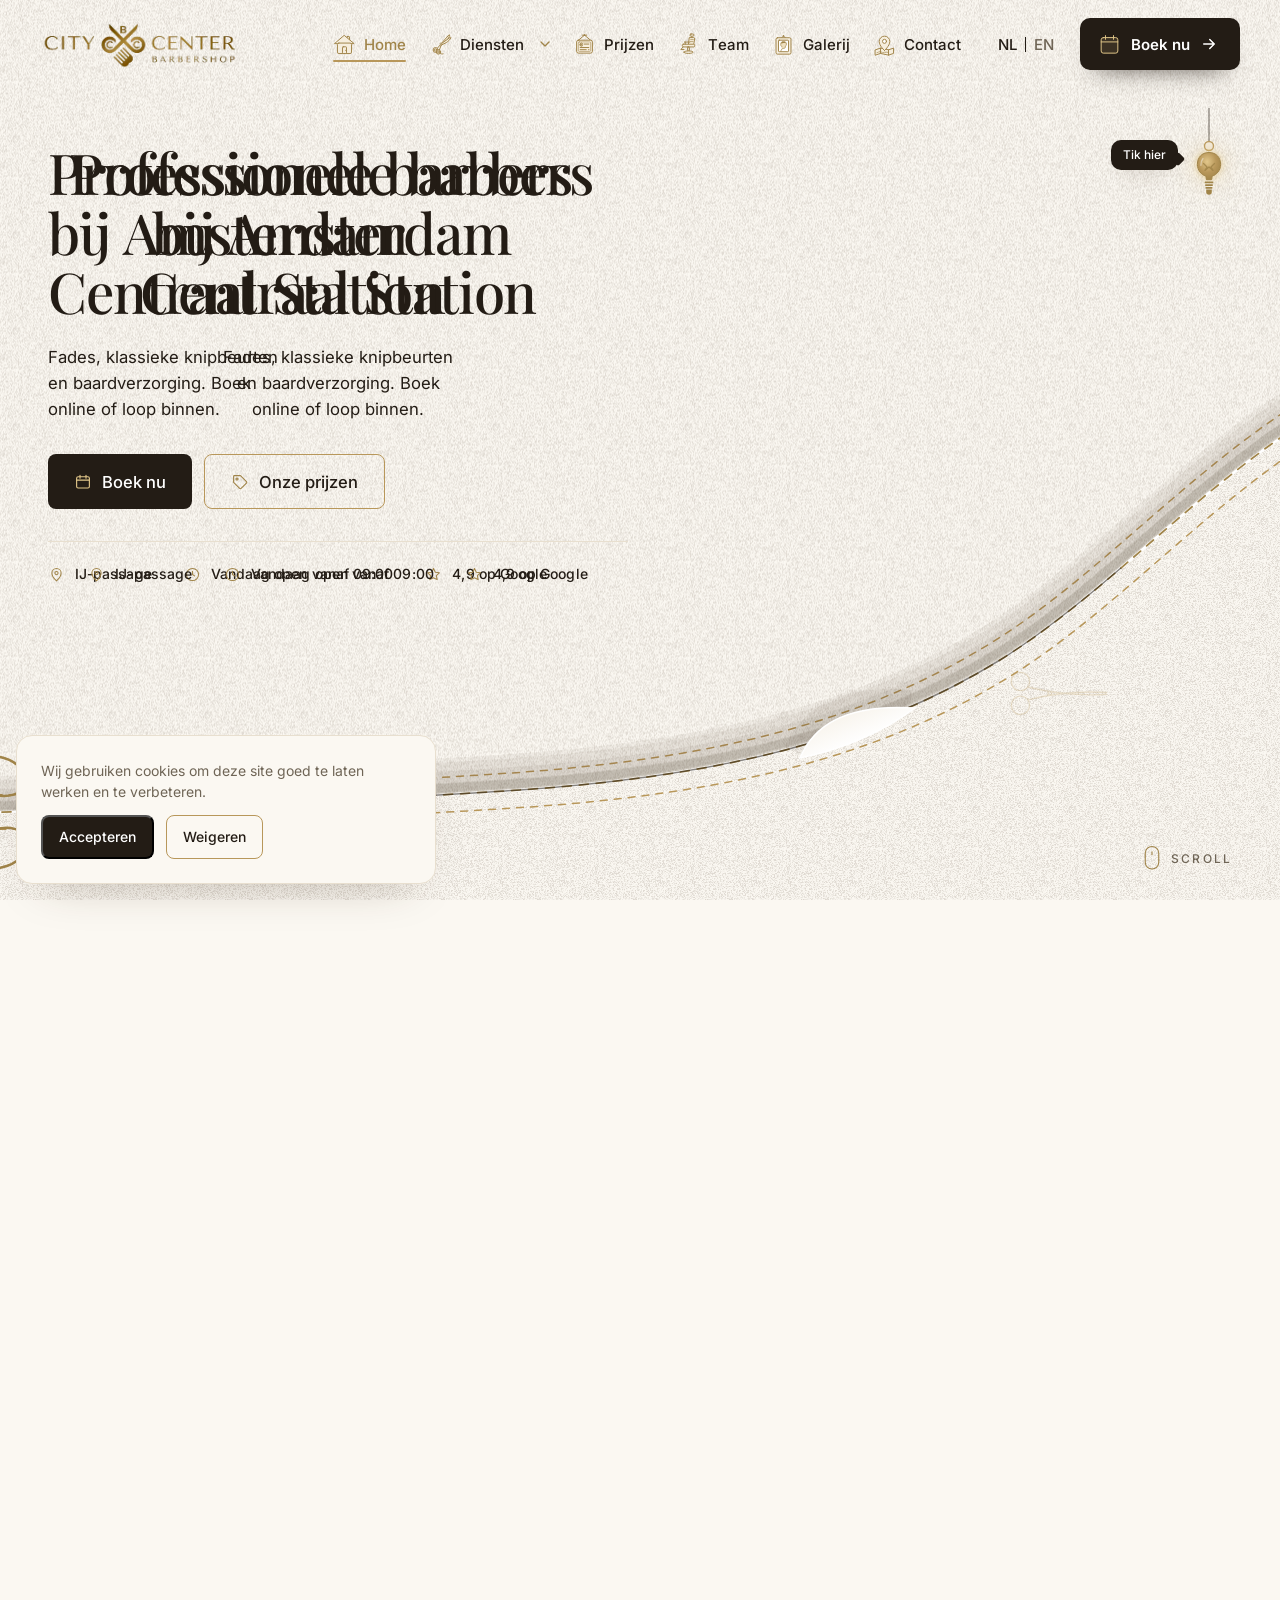
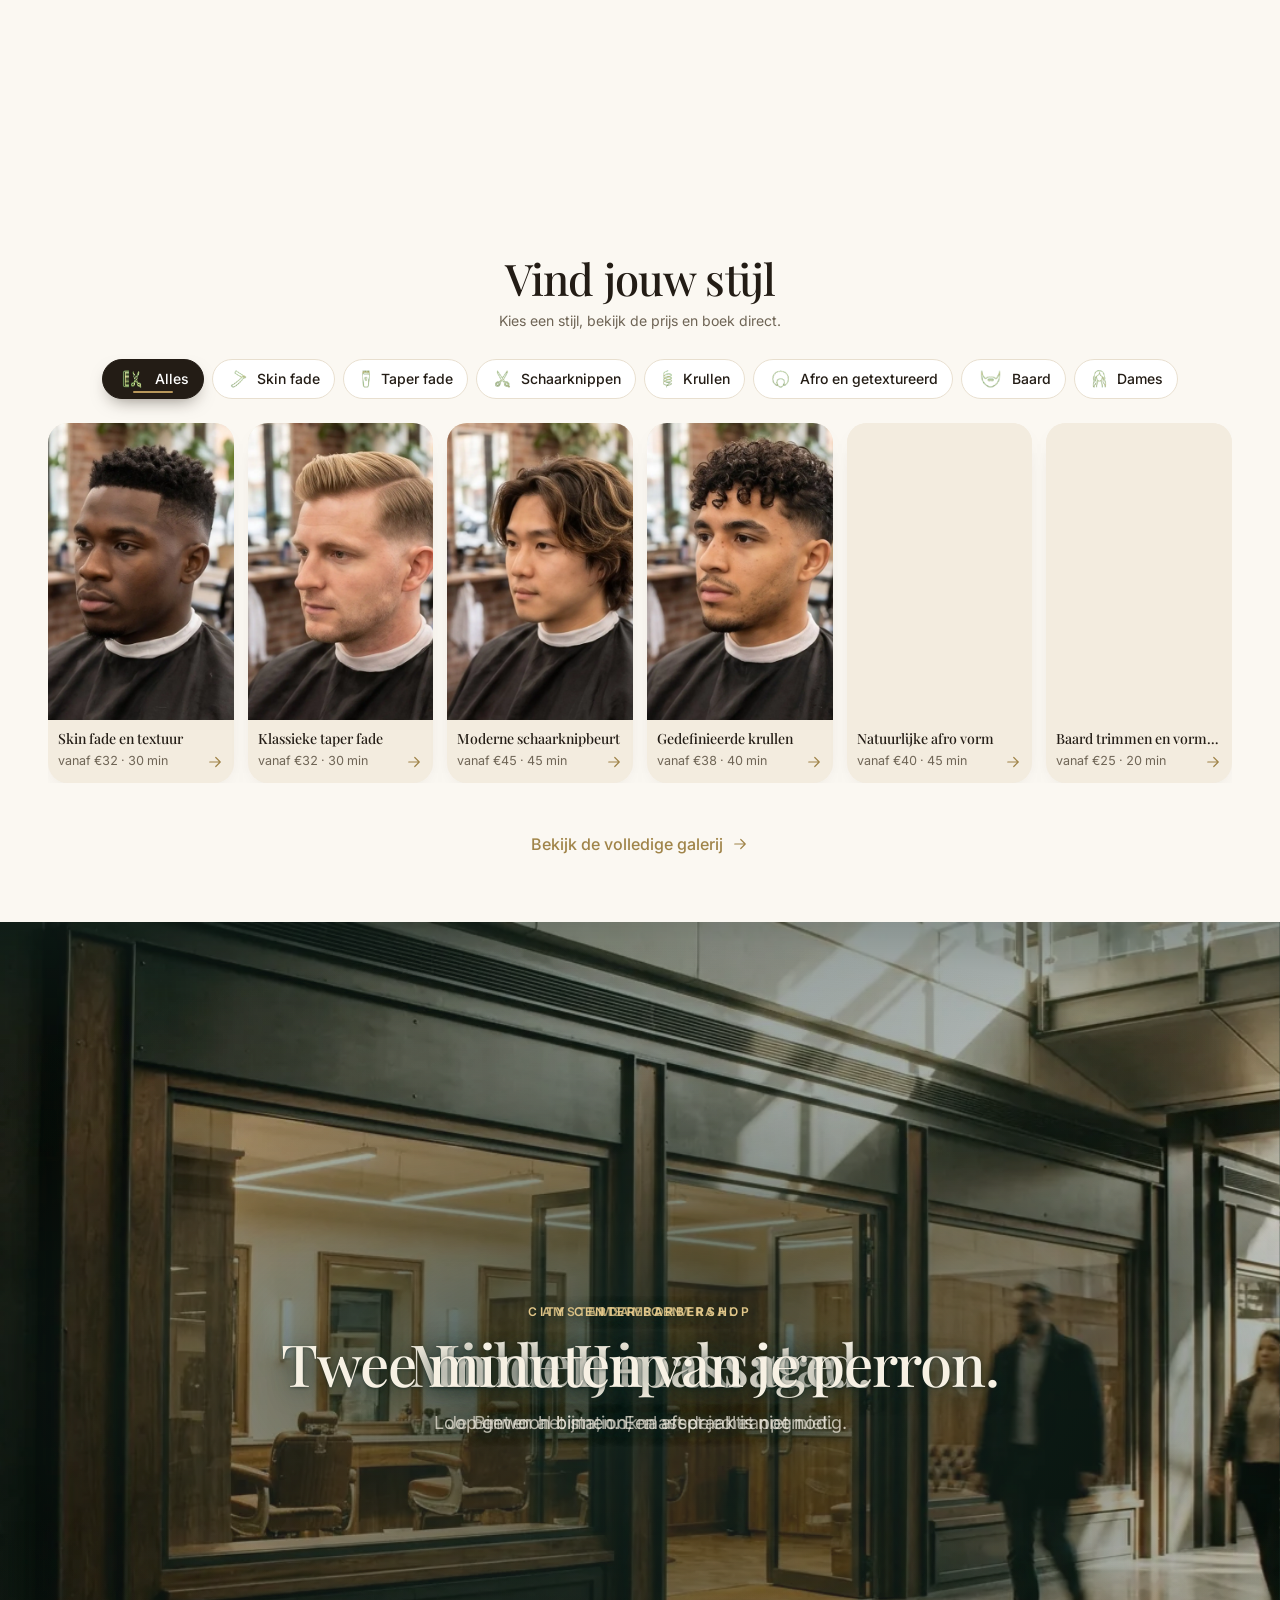
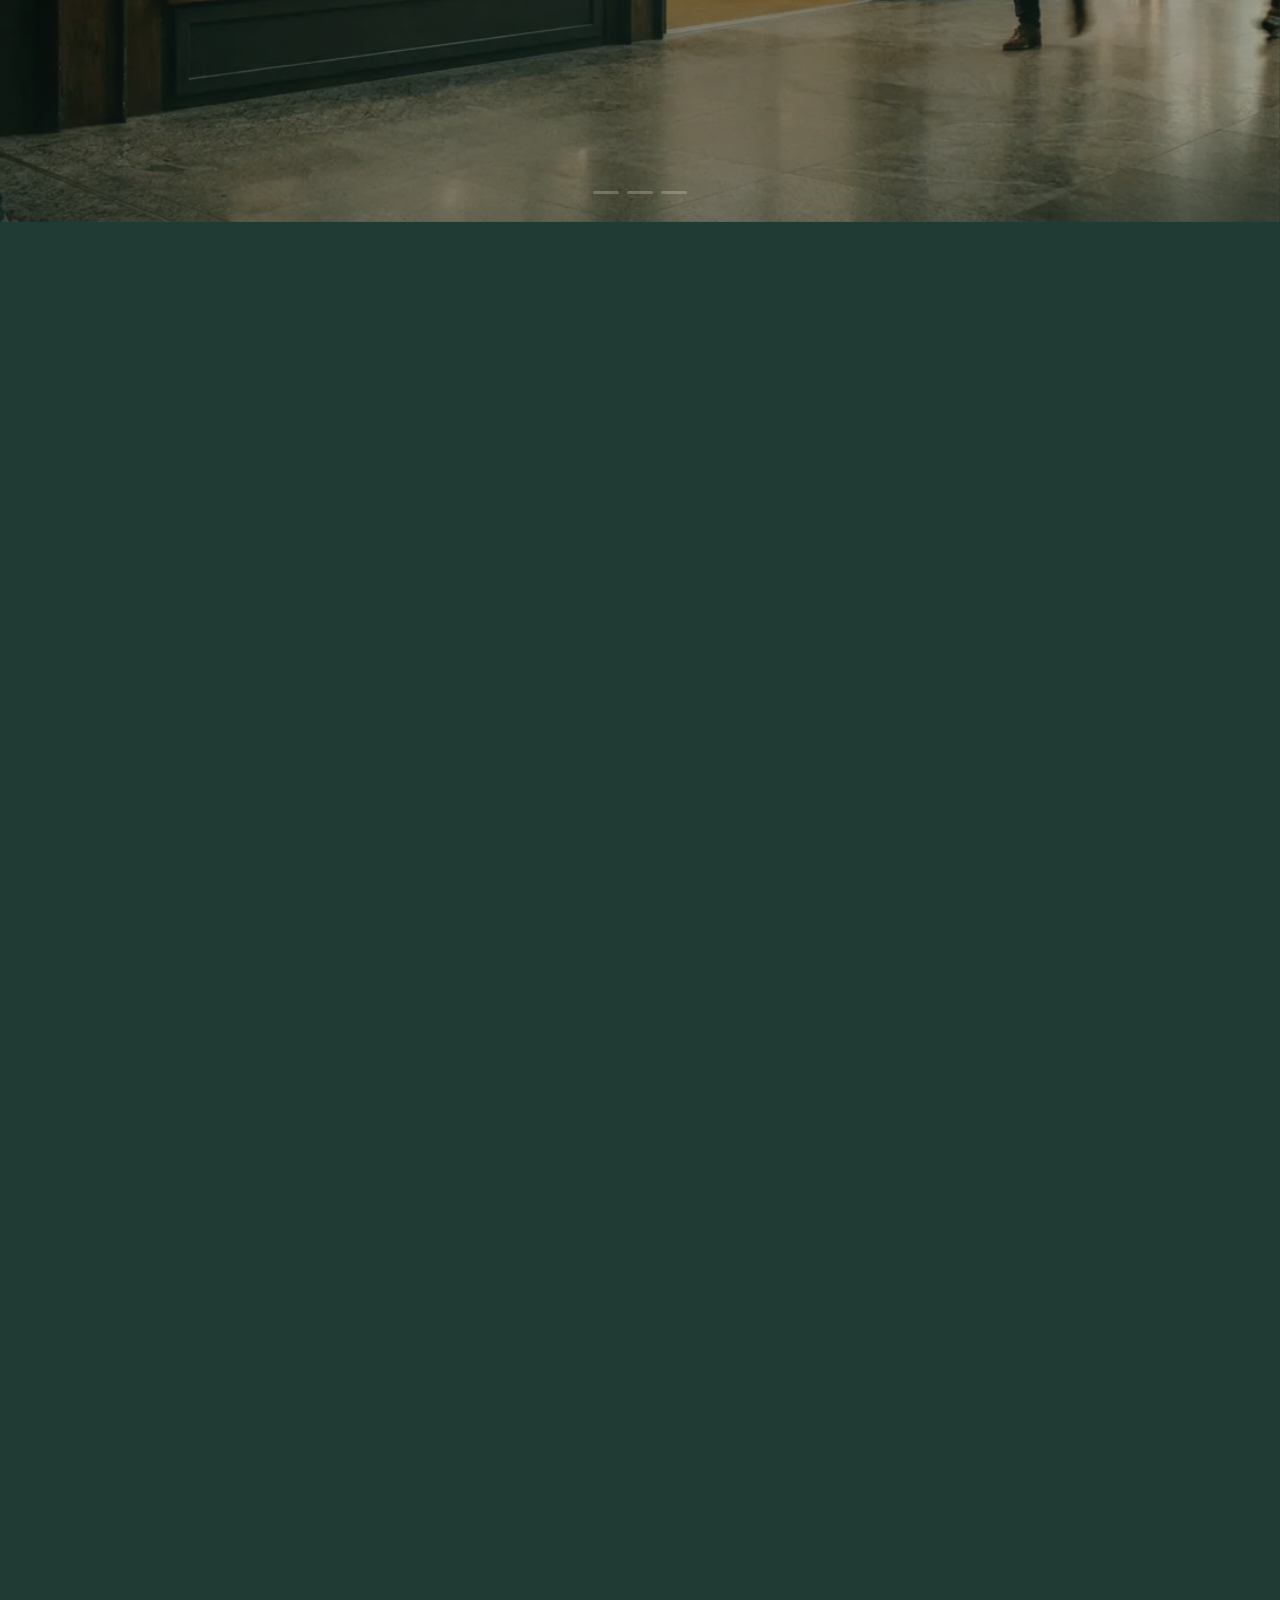
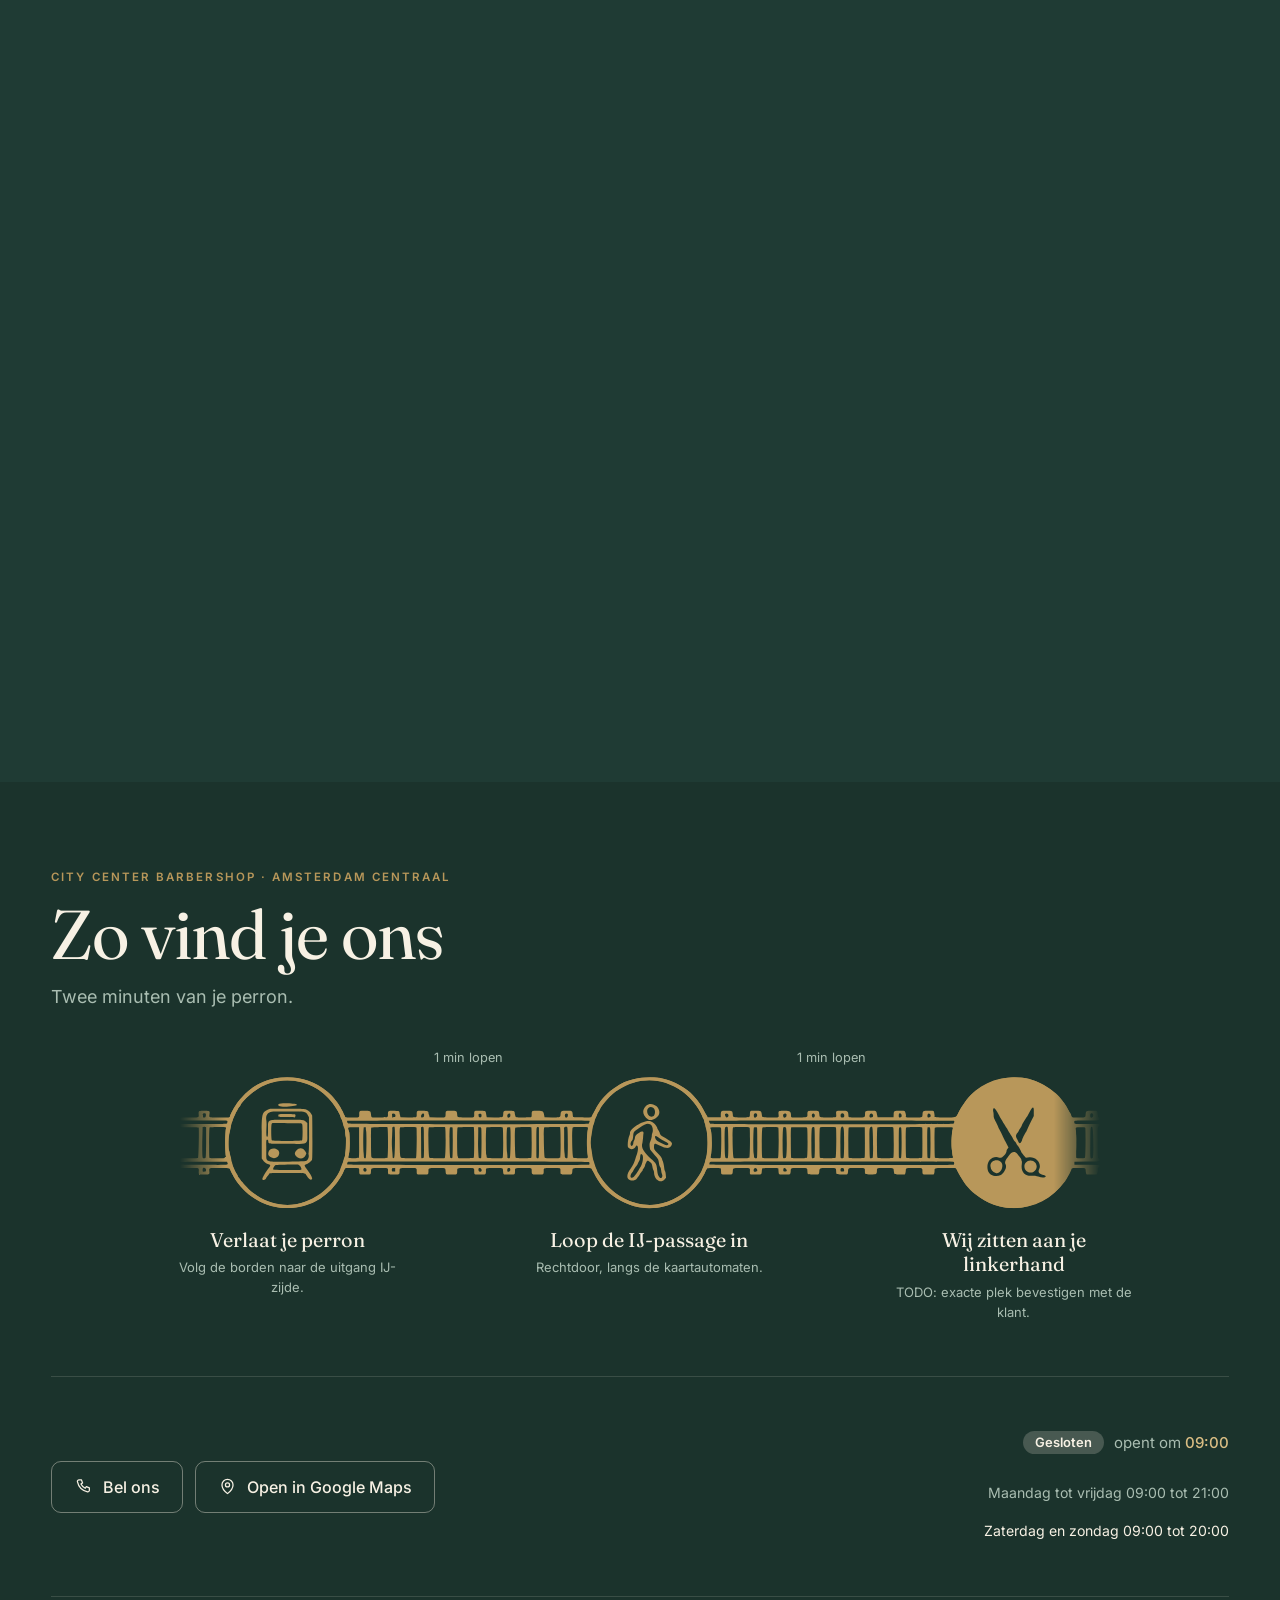
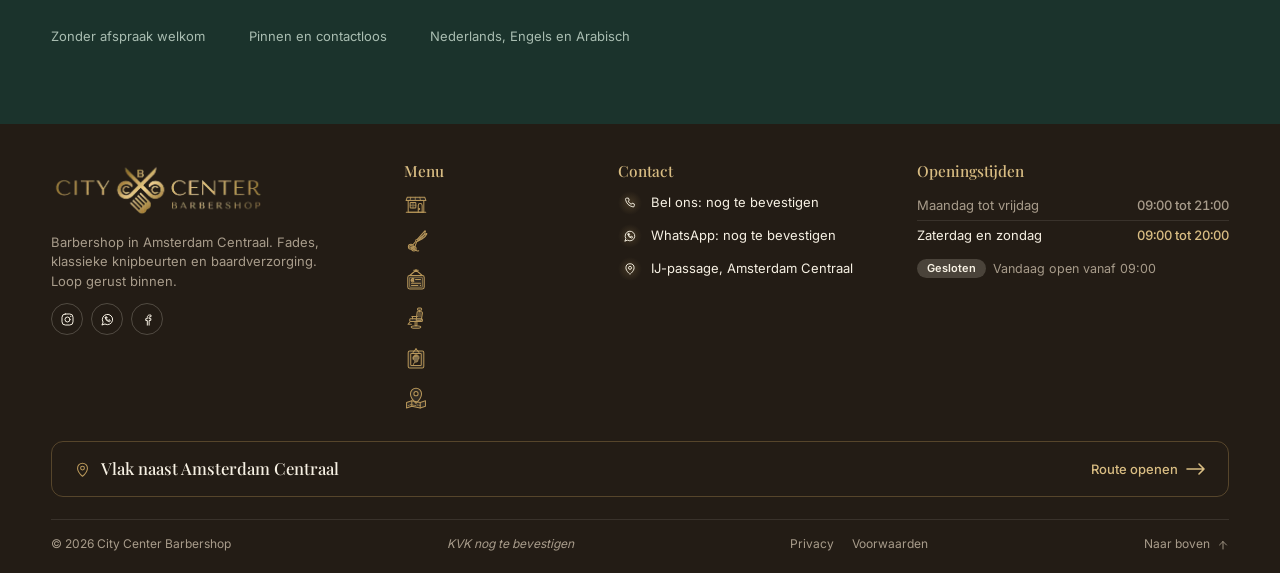
==== commit 7098d1b0: "Fix three mobile layout bugs Prices board: the desktop rule sets `height: min(86svh, 800px)` with ov" ====
--- a/index.html
+++ b/index.html
@@ -14,7 +14,7 @@
 <link rel="preload" href="/assets/fonts/inter-latin.woff2" as="font" type="font/woff2" crossorigin>
 <link rel="preload" href="/assets/fonts/playfair-display-latin.woff2" as="font" type="font/woff2" crossorigin>
 <link rel="preload" href="/assets/img/hero/shop-1600.webp" as="image" fetchpriority="high">
-<link rel="stylesheet" href="/assets/css/site.css?v=1793472986370">
+<link rel="stylesheet" href="/assets/css/site.css?v=1793474656560">
 </head>
 <body>
 <div id="ccb-root" data-hours='{"timezone":"Europe/Amsterdam","days":{"mon":{"open":"09:00","close":"21:00"},"tue":{"open":"09:00","close":"21:00"},"wed":{"open":"09:00","close":"21:00"},"thu":{"open":"09:00","close":"21:00"},"fri":{"open":"09:00","close":"21:00"},"sat":{"open":"09:00","close":"20:00"},"sun":{"open":"09:00","close":"20:00"}}}' data-site='{"phone":"TODO","phone_display":"TODO","whatsapp":"TODO","bookUrl":"https://www.fresha.com/","reviews_url":"TODO","maps_url":"TODO","address":"IJ-passage, Amsterdam Centraal","instagram_url":"TODO","facebook_url":"TODO","kvk":"TODO","contact_form_action":"TODO"}' data-status-open-until="Vandaag open tot {time}" data-status-opens-at="Vandaag open vanaf {time}" data-status-closed="Nu gesloten">
@@ -936,16 +936,16 @@
 </div>
 
 </div>
-<script src="/assets/js/header.js?v=1793472986370" defer></script>
-<script src="/assets/js/booking.js?v=1793472986370" defer></script>
-<script src="/assets/js/theme-toggle.js?v=1793472986370" defer></script>
-<script src="/assets/js/hero.js?v=1793472986370" defer></script>
-<script src="/assets/js/styles-gallery.js?v=1793472986370" defer></script>
-<script src="/assets/js/where-we-are.js?v=1793472986370" defer></script>
-<script src="/assets/js/find-us.js?v=1793472986370" defer></script>
-<script src="/assets/js/reveal.js?v=1793472986370" defer></script>
-<script src="/assets/js/footer.js?v=1793472986370" defer></script>
-<script src="/assets/js/cookie.js?v=1793472986370" defer></script>
-<script src="/assets/js/status.js?v=1793472986370" defer></script>
+<script src="/assets/js/header.js?v=1793474656560" defer></script>
+<script src="/assets/js/booking.js?v=1793474656560" defer></script>
+<script src="/assets/js/theme-toggle.js?v=1793474656560" defer></script>
+<script src="/assets/js/hero.js?v=1793474656560" defer></script>
+<script src="/assets/js/styles-gallery.js?v=1793474656560" defer></script>
+<script src="/assets/js/where-we-are.js?v=1793474656560" defer></script>
+<script src="/assets/js/find-us.js?v=1793474656560" defer></script>
+<script src="/assets/js/reveal.js?v=1793474656560" defer></script>
+<script src="/assets/js/footer.js?v=1793474656560" defer></script>
+<script src="/assets/js/cookie.js?v=1793474656560" defer></script>
+<script src="/assets/js/status.js?v=1793474656560" defer></script>
 </body>
 </html>
--- a/assets/css/site.css
+++ b/assets/css/site.css
@@ -1 +1 @@
-@font-face{font-family: 'Inter';font-style: normal;font-weight: 400;font-display: swap;src: url("../fonts/inter-latin.woff2") format('woff2');unicode-range: U+0000-00FF, U+0131, U+0152-0153, U+02BB-02BC, U+02C6, U+02DA, U+02DC, U+2000-206F, U+2074, U+20AC, U+2122, U+2191, U+2193, U+2212, U+2215, U+FEFF, U+FFFD}@font-face{font-family: 'Inter';font-style: normal;font-weight: 500;font-display: swap;src: url("../fonts/inter-latin.woff2") format('woff2');unicode-range: U+0000-00FF, U+0131, U+0152-0153, U+02BB-02BC, U+02C6, U+02DA, U+02DC, U+2000-206F, U+2074, U+20AC, U+2122, U+2191, U+2193, U+2212, U+2215, U+FEFF, U+FFFD}@font-face{font-family: 'Inter';font-style: normal;font-weight: 600;font-display: swap;src: url("../fonts/inter-latin.woff2") format('woff2');unicode-range: U+0000-00FF, U+0131, U+0152-0153, U+02BB-02BC, U+02C6, U+02DA, U+02DC, U+2000-206F, U+2074, U+20AC, U+2122, U+2191, U+2193, U+2212, U+2215, U+FEFF, U+FFFD}@font-face{font-family: 'Playfair Display';font-style: normal;font-weight: 500;font-display: swap;src: url("../fonts/playfair-display-latin.woff2") format('woff2');unicode-range: U+0000-00FF, U+0131, U+0152-0153, U+02BB-02BC, U+02C6, U+02DA, U+02DC, U+2000-206F, U+2074, U+20AC, U+2122, U+2191, U+2193, U+2212, U+2215, U+FEFF, U+FFFD}@font-face{font-family: 'Fraunces';font-style: normal;font-weight: 400;font-display: swap;src: url("../fonts/fraunces-latin.woff2") format('woff2');unicode-range: U+0000-00FF, U+0131, U+0152-0153, U+02BB-02BC, U+02C6, U+02DA, U+02DC, U+0304, U+0308, U+0329, U+2000-206F, U+20AC, U+2122, U+2191, U+2193, U+2212, U+2215, U+FEFF, U+FFFD}@font-face{font-family: 'Fraunces';font-style: normal;font-weight: 500;font-display: swap;src: url("../fonts/fraunces-latin.woff2") format('woff2');unicode-range: U+0000-00FF, U+0131, U+0152-0153, U+02BB-02BC, U+02C6, U+02DA, U+02DC, U+0304, U+0308, U+0329, U+2000-206F, U+20AC, U+2122, U+2191, U+2193, U+2212, U+2215, U+FEFF, U+FFFD}:root{--ccb-bg: #FBF8F2;--ccb-sand: #F3ECDF;--ccb-gold: #B8975A;--ccb-gold-light: #E2C78A;--ccb-gold-deep: #A08449;--ccb-ink: #231C15;--ccb-muted: #6F6556;--ccb-green: #1F3B34;--ccb-line: #E8DFCF;--ccb-white: #FFFFFF;--ccb-shade: #3C2814;--ccb-shadow: 0 24px 48px -30px rgba(60, 40, 20, .35);--ccb-shadow-sm: 0 10px 22px -12px rgba(60, 40, 20, .45);--ccb-font-head: "Playfair Display", Georgia, serif;--ccb-font-body: Inter, system-ui, sans-serif;--ccb-fs-display: clamp(64px, 10vw, 150px);--ccb-fs-h1: clamp(36px, 5vw, 60px);--ccb-fs-h2: clamp(28px, 3.4vw, 42px);--ccb-fs-h3: 22px;--ccb-fs-body: clamp(16px, 1.2vw, 18px);--ccb-fs-small: 14px;--ccb-space-1: 4px;--ccb-space-2: 8px;--ccb-space-3: 12px;--ccb-space-4: 16px;--ccb-space-5: 24px;--ccb-space-6: 32px;--ccb-space-7: 48px;--ccb-space-8: 64px;--ccb-space-9: 96px;--ccb-space-10: 128px;--ccb-radius: 8px;--ccb-radius-card: 16px;--ccb-radius-media: 24px;--ccb-max: 1240px}:root[data-theme="dark"]{--ccb-bg: #121010;--ccb-sand: #1C1814;--ccb-gold: #C8A467;--ccb-gold-light: #F0D9A0;--ccb-gold-deep: #A98950;--ccb-ink: #EFE1C4;--ccb-muted: #A89C85;--ccb-green: #15271F;--ccb-line: #332C22;--ccb-white: #15120F;--ccb-shade: #000000;--ccb-shadow: 0 24px 48px -30px rgba(0, 0, 0, .6);--ccb-shadow-sm: 0 10px 22px -12px rgba(0, 0, 0, .65)}body, .ccb-header, .ccb-hero, .ccb-page-hero, .ccb-footer, .ccb-btn, .ccb-services, .ccb-styles, .ccb-home-cta, .ccb-coming-soon{transition: background-color .5s ease, color .5s ease, border-color .5s ease}.ccb-lamp-wrap{position: fixed;top: calc(88px + 14px);right: max(16px, var(--pad, clamp(16px, 4vw, 56px)));z-index: 15;display: flex;align-items: flex-start;gap: 8px;pointer-events: none}.ccb-lamp{display: flex;flex-direction: column;align-items: center;pointer-events: auto;background: none;border: 0;padding: 6px;margin: 0;cursor: pointer;-webkit-tap-highlight-color: transparent}.ccb-lamp:focus-visible{outline: 2px solid var(--ccb-gold);outline-offset: 4px;border-radius: 8px}.ccb-lamp svg{display: block;overflow: visible}.ccb-lamp__hint{position: relative;pointer-events: none;align-self: center;margin-top: 2px;max-width: 150px;padding: 7px 12px;border-radius: 10px;background: var(--ccb-ink);color: var(--ccb-white);font: 500 12px/1.3 var(--ccb-font-body);text-align: right;white-space: normal;box-shadow: var(--ccb-shadow-sm);opacity: 0;transform: translateX(6px) scale(.96);transition: opacity .4s ease, transform .4s ease}.ccb-lamp__hint::after{content: "";position: absolute;top: 14px;right: -5px;width: 10px;height: 10px;background: var(--ccb-ink);transform: rotate(45deg);border-radius: 2px}.ccb-lamp__hint.is-visible{opacity: 1;transform: none}.ccb-lamp__cord{stroke: color-mix(in oklab, var(--ccb-ink) 45%, transparent);stroke-width: 1.5;transition: stroke .5s ease}.ccb-lamp__ring{fill: var(--ccb-sand);stroke: var(--ccb-gold);stroke-width: 1.4;transition: fill .5s ease, stroke .5s ease}.ccb-lamp__bulb-g{transition: filter .5s ease}.ccb-lamp__bulb-g{filter: drop-shadow(0 0 3px color-mix(in oklab, var(--ccb-gold-light) 80%, transparent)) drop-shadow(0 0 14px color-mix(in oklab, var(--ccb-gold-light) 65%, transparent))}.ccb-lamp__bulb{fill: url(#ccb-bulb-glass);stroke: var(--ccb-gold-deep);stroke-width: 1;transition: fill .5s ease, stroke .5s ease}.ccb-lamp__shine{stroke: color-mix(in oklab, var(--ccb-white) 70%, transparent);stroke-width: 1.3;stroke-linecap: round;opacity: .6;transition: opacity .5s ease, stroke .5s ease}.ccb-lamp__filament{stroke: var(--ccb-gold-deep);stroke-width: 1.3;stroke-linecap: round;stroke-linejoin: round;opacity: .85;transition: stroke .5s ease, opacity .5s ease}.ccb-lamp__base rect, .ccb-lamp__base path{fill: var(--ccb-gold-deep);transition: fill .5s ease}[data-theme="dark"] .ccb-lamp__bulb-g{filter: none}[data-theme="dark"] .ccb-lamp__bulb{fill: var(--ccb-sand);stroke: var(--ccb-line)}[data-theme="dark"] .ccb-lamp__shine{opacity: .25;stroke: color-mix(in oklab, var(--ccb-ink) 40%, transparent)}[data-theme="dark"] .ccb-lamp__filament{stroke: var(--ccb-line);opacity: .5}[data-theme="dark"] .ccb-lamp__base rect, [data-theme="dark"] .ccb-lamp__base path{fill: var(--ccb-line)}[data-theme="dark"] .ccb-lamp__ring{fill: var(--ccb-bg)}@media (hover: hover){.ccb-lamp:hover .ccb-lamp__pendulum{transform: rotate(4deg)}}.ccb-lamp__pendulum{transform-box: view-box;transform-origin: 17px 0px;transition: transform .25s ease}.ccb-lamp .ccb-lamp__pendulum{animation: ccb-lamp-idle 4.5s ease-in-out infinite;animation-delay: 1.8s}@keyframes ccb-lamp-idle{0%, 68%, 100%{transform: rotate(0deg)}76%{transform: rotate(5deg)}84%{transform: rotate(-3deg)}92%{transform: rotate(1.5deg)}}.ccb-lamp.is-pulling .ccb-lamp__pendulum{animation: ccb-lamp-swing .9s cubic-bezier(.22, 1, .36, 1) !important}@keyframes ccb-lamp-swing{0%{transform: rotate(0deg) translateY(0)}12%{transform: rotate(16deg) translateY(5px)}30%{transform: rotate(-11deg) translateY(1px)}50%{transform: rotate(7deg)}68%{transform: rotate(-4deg)}84%{transform: rotate(2deg)}100%{transform: rotate(0deg)}}.ccb-lamp.is-pulling .ccb-lamp__bulb-g{animation: ccb-lamp-flash .9s ease}@keyframes ccb-lamp-flash{0%, 100%{filter: drop-shadow(0 0 3px color-mix(in oklab, var(--ccb-gold-light) 80%, transparent)) drop-shadow(0 0 14px color-mix(in oklab, var(--ccb-gold-light) 65%, transparent))}12%{filter: drop-shadow(0 0 7px var(--ccb-gold-light)) drop-shadow(0 0 30px color-mix(in oklab, var(--ccb-gold-light) 90%, transparent))}}@media (max-width: 600px){.ccb-lamp-wrap{top: calc(72px + 10px);right: 12px}.ccb-lamp svg{width: 28px;height: 74px}.ccb-lamp__hint{max-width: 120px;font-size: 11.5px}}@media (prefers-reduced-motion: reduce){.ccb-lamp__hint{transition: opacity .3s ease}.ccb-lamp.is-pulling .ccb-lamp__pendulum, .ccb-lamp.is-pulling .ccb-lamp__bulb-g, .ccb-lamp .ccb-lamp__pendulum{animation: none !important}}[data-theme="dark"] .ccb-nav__menu li a:hover img, [data-theme="dark"] .ccb-nav__menu li a:focus-visible img{filter: brightness(.68) saturate(1.3)}[data-theme="dark"] .ccb-drawer__submenu a:active img{filter: brightness(.68) saturate(1.3)}[data-theme="dark"] .ccb-services__chip[aria-pressed="true"] img.ccb-services__chip-icon{filter: brightness(.68) saturate(1.2)}[data-theme="dark"] .ccb-services__chip[aria-pressed="true"] .ccb-services__chip-icon--all{stroke: var(--ccb-gold-deep)}[data-theme="dark"] .ccb-styles__chip[aria-pressed="true"] .ccb-styles__chip-icon{filter: brightness(.68) saturate(1.2)}[data-theme="dark"] .ccb-styles__chip[aria-pressed="true"] .ln{stroke: var(--ccb-gold-deep)}[data-theme="dark"] .ccb-btn--primary .ccb-ico{color: var(--ccb-white)}[data-theme="dark"] .ccb-btn--secondary .ccb-ico{color: var(--ccb-gold-light)}[data-theme="dark"] .ccb-book .ccb-nico .ln{stroke: var(--ccb-white)}[data-theme="dark"] .ccb-book .ccb-nico .liq{fill: var(--ccb-gold-deep)}[data-theme="dark"] .ccb-book .ccb-nico .bd{fill: color-mix(in oklab, var(--ccb-white) 12%, transparent)}[data-theme="dark"] .ccb-page-hero__art::after{background: linear-gradient(90deg, color-mix(in oklab, var(--ccb-bg) 90%, transparent) 0%, color-mix(in oklab, var(--ccb-bg) 62%, transparent) 38%, color-mix(in oklab, var(--ccb-bg) 32%, transparent) 65%, color-mix(in oklab, var(--ccb-bg) 8%, transparent) 100%), linear-gradient(180deg, color-mix(in oklab, var(--ccb-bg) 55%, transparent) 0%, color-mix(in oklab, var(--ccb-bg) 20%, transparent) 30%, color-mix(in oklab, var(--ccb-bg) 20%, transparent) 65%, color-mix(in oklab, var(--ccb-bg) 65%, transparent) 100%)}[data-theme="dark"] .ccb-hero__art::after{background: linear-gradient(180deg, color-mix(in oklab, var(--ccb-bg) 78%, transparent) 0%, color-mix(in oklab, var(--ccb-bg) 48%, transparent) 30%, color-mix(in oklab, var(--ccb-bg) 48%, transparent) 62%, color-mix(in oklab, var(--ccb-bg) 85%, transparent) 100%)}[data-theme="dark"] .ccb-page-hero__title, [data-theme="dark"] .ccb-page-hero__sub{text-shadow: 0 2px 14px color-mix(in oklab, var(--ccb-shade) 70%, transparent)}[data-theme="dark"] .ccb-nav__link, [data-theme="dark"] .ccb-header__logo{text-shadow: 0 1px 10px color-mix(in oklab, var(--ccb-shade) 55%, transparent)}[data-theme="dark"] .ccb-nav__link{color: var(--ccb-gold-light)}[data-theme="dark"] .ccb-header.is-solid .ccb-nav__link{color: var(--ccb-ink)}[data-theme="dark"] .ccb-header__logo img{filter: drop-shadow(0 1px 8px color-mix(in oklab, var(--ccb-shade) 55%, transparent))}[data-theme="dark"] .ccb-nav__link:hover, [data-theme="dark"] .ccb-nav__link:focus-visible{background: var(--ccb-ink);color: var(--ccb-white)}[data-theme="dark"] .ccb-nav__link:hover .ccb-nico .ln, [data-theme="dark"] .ccb-nav__link:focus-visible .ccb-nico .ln{stroke: var(--ccb-white)}[data-theme="dark"] .ccb-nav__link:hover .ccb-nico .bd, [data-theme="dark"] .ccb-nav__link:focus-visible .ccb-nico .bd{fill: color-mix(in oklab, var(--ccb-white) 12%, transparent)}[data-theme="dark"] .ccb-services-hero__art::after{background: linear-gradient(180deg, color-mix(in oklab, var(--ccb-bg) 72%, transparent) 0%, color-mix(in oklab, var(--ccb-bg) 40%, transparent) 34%, color-mix(in oklab, var(--ccb-bg) 40%, transparent) 60%, color-mix(in oklab, var(--ccb-bg) 85%, transparent) 100%)}[data-theme="dark"] .ccb-services-hero__title, [data-theme="dark"] .ccb-services-hero__sub{text-shadow: 0 2px 14px color-mix(in oklab, var(--ccb-shade) 70%, transparent)}[data-theme="dark"] .ccb-services-hero__icon-img{filter: brightness(0) invert(1) opacity(.92)}[data-theme="dark"] .ccb-prices__nav-icon-img{filter: brightness(0) invert(1) opacity(.75)}[data-theme="dark"] .ccb-prices__nav-item.is-active .ccb-prices__nav-icon-img{filter: brightness(0) invert(1) opacity(1)}@media (prefers-reduced-motion: reduce){body, .ccb-header, .ccb-hero, .ccb-page-hero, .ccb-footer, .ccb-btn, .ccb-services, .ccb-styles, .ccb-home-cta, .ccb-coming-soon, .ccb-lamp__cord, .ccb-lamp__ring, .ccb-lamp__bulb, .ccb-lamp__glow, .ccb-lamp__base{transition: none !important}.ccb-lamp.is-pulling *{animation: none !important}}*, *::before, *::after{box-sizing: border-box}html{-webkit-text-size-adjust: 100%}body{margin: 0;-webkit-font-smoothing: antialiased;background: var(--ccb-bg);color: var(--ccb-ink);font: 400 var(--ccb-fs-body)/1.55 var(--ccb-font-body);overflow-x: clip}a{color: var(--ccb-ink)}a:hover{color: var(--ccb-gold-deep)}:focus-visible{outline: 2px solid var(--ccb-gold);outline-offset: 3px}img, svg{max-width: 100%}.ccb-hero img, .ccb-hero svg, .ccb-sticky-bar svg{display: block}.ccb-ico{width: 18px;height: 18px;flex: none;fill: none;stroke: currentColor;stroke-width: 1.5;stroke-linecap: round;stroke-linejoin: round}.ccb-sr-only{position: absolute;width: 1px;height: 1px;padding: 0;margin: -1px;overflow: hidden;clip: rect(0, 0, 0, 0);white-space: nowrap;border: 0}[data-reveal]{opacity: 0;transform: translateY(26px) scale(.98);filter: blur(5px);transition: opacity .7s cubic-bezier(.16, 1, .3, 1), transform .7s cubic-bezier(.16, 1, .3, 1), filter .7s ease}[data-reveal].is-revealed{opacity: 1;transform: none;filter: none}@media (prefers-reduced-motion: reduce){[data-reveal]{opacity: 1;transform: none;filter: none;transition: none}}.ccb-page-hero{position: relative;display: flex;align-items: center;justify-content: center;width: 100%;min-height: 100svh;padding: 104px 0 clamp(28px, 4vw, 48px);overflow: hidden;background: var(--ccb-bg);color: var(--ccb-ink);text-align: center}.ccb-page-hero__art{position: absolute;inset: 0;z-index: 0}.ccb-page-hero__art img{display: block;width: 100%;height: 100%;object-fit: cover;object-position: 50% 42%}.ccb-page-hero__art::after{content: "";position: absolute;inset: 0;background: linear-gradient(180deg, color-mix(in oklab, var(--ccb-bg) 55%, transparent) 0%, color-mix(in oklab, var(--ccb-bg) 15%, transparent) 34%, color-mix(in oklab, var(--ccb-bg) 15%, transparent) 60%, color-mix(in oklab, var(--ccb-bg) 78%, transparent) 100%)}.ccb-page-hero__inner{position: relative;z-index: 1;max-width: 720px;width: 100%;margin: 0 auto;padding-inline: clamp(16px, 4vw, 48px)}.ccb-page-hero__title{margin: 0;font: 500 clamp(48px, 7.2vw, 96px)/1.02 var(--ccb-font-head);letter-spacing: -.02em}.ccb-page-hero__rule{width: 56px;height: 1.5px;margin: 20px auto 0;background: color-mix(in oklab, var(--ccb-gold) 70%, transparent);animation: ccb-rise .8s cubic-bezier(.16, 1, .3, 1) .3s backwards}.ccb-page-hero__sub{margin: 16px auto 0;max-width: 46ch;font: 400 clamp(15px, 1.1vw, 17px)/1.5 var(--ccb-font-body);color: var(--ccb-ink);animation: ccb-rise .9s cubic-bezier(.16, 1, .3, 1) .4s backwards}.ccb-page-hero__actions{display: flex;flex-wrap: wrap;justify-content: center;gap: 14px;margin-top: 30px;animation: ccb-rise .9s cubic-bezier(.16, 1, .3, 1) .5s backwards}.ccb-page-hero__btn{display: inline-flex;align-items: center;gap: 9px;min-height: 52px;padding: 0 26px;border-radius: 99px;font: 600 15px/1 var(--ccb-font-body);text-decoration: none;white-space: nowrap;transition: transform .25s ease, box-shadow .25s ease, background-color .25s ease, border-color .25s ease}.ccb-page-hero__btn .ccb-ico{width: 18px;height: 18px;flex: none;stroke: currentColor;stroke-width: 1.6;fill: none;stroke-linecap: round;stroke-linejoin: round}.ccb-page-hero__btn--solid{background: linear-gradient(180deg, var(--ccb-gold-light), var(--ccb-gold));color: #241A0C;box-shadow: 0 14px 28px -16px rgba(184, 151, 90, .55)}.ccb-page-hero__btn--solid:hover{transform: translateY(-2px);box-shadow: 0 18px 32px -16px rgba(184, 151, 90, .7)}.ccb-page-hero__btn--ghost{border: 2px solid var(--ccb-gold-deep);color: var(--ccb-ink);background: color-mix(in oklab, var(--ccb-bg) 80%, transparent);box-shadow: 0 2px 12px -4px rgba(0, 0, 0, .25)}.ccb-page-hero__btn--ghost:hover{border-color: var(--ccb-gold-deep);color: #241A0C;background: linear-gradient(180deg, var(--ccb-gold-light), var(--ccb-gold));box-shadow: 0 14px 28px -16px rgba(184, 151, 90, .55);transform: translateY(-2px)}.ccb-page-hero__scroll{display: inline-flex;align-items: center;gap: 7px;margin-top: 22px;font: 500 14px/1 var(--ccb-font-body);color: var(--ccb-muted);text-decoration: none;animation: ccb-rise .9s cubic-bezier(.16, 1, .3, 1) .6s backwards}.ccb-page-hero__scroll:hover{color: var(--ccb-ink)}.ccb-page-hero__scroll svg{width: 14px;height: 14px;stroke: currentColor;stroke-width: 2;fill: none;stroke-linecap: round;stroke-linejoin: round}@media (max-width: 760px){.ccb-page-hero{padding: 92px 0 32px}.ccb-page-hero__actions{width: 100%}.ccb-page-hero__btn{flex: 1;min-width: 0;justify-content: center}}@media (prefers-reduced-motion: reduce){.ccb-page-hero .ccb-w > span{animation: none;transform: none;opacity: 1}.ccb-page-hero__rule{animation: none}.ccb-page-hero__sub{animation: none;transform: none;opacity: 1}.ccb-page-hero__actions{animation: none;transform: none;opacity: 1}.ccb-page-hero__scroll{animation: none}}.ccb-coming-soon{min-height: 30vh;display: grid;place-items: center;text-align: center;gap: var(--ccb-space-3);padding: var(--ccb-space-8) var(--ccb-space-5)}.ccb-coming-soon h2{font: 500 var(--ccb-fs-h2)/1.1 var(--ccb-font-head);margin: 0}.ccb-coming-soon p{color: var(--ccb-muted);margin: 0}.ccb-btn{display: inline-flex;align-items: center;justify-content: center;gap: 10px;min-height: 52px;padding: 0 24px;border-radius: var(--ccb-radius);font: 500 16px/1 var(--ccb-font-body);text-decoration: none;white-space: nowrap;transition: transform .25s ease, box-shadow .25s ease, background-color .25s ease, color .25s ease}.ccb-btn:hover{transform: translateY(-2px)}.ccb-btn--primary{background: var(--ccb-ink);color: var(--ccb-white)}.ccb-btn--primary:hover{color: var(--ccb-white);box-shadow: var(--ccb-shadow-sm)}.ccb-btn--secondary{border: 1.5px solid var(--ccb-gold);color: var(--ccb-ink);background: transparent}.ccb-btn--secondary:hover{color: var(--ccb-ink);background: color-mix(in oklab, var(--ccb-gold-light) 30%, transparent)}.ccb-btn--primary .ccb-ico{color: var(--ccb-gold-light)}.ccb-btn--secondary .ccb-ico{color: var(--ccb-gold-deep)}@media (prefers-reduced-motion: reduce){.ccb-btn, .ccb-btn:hover{transition: none;transform: none}}.ccb-btn.is-disabled, .ccb-book.is-disabled, .ccb-page-hero__btn.is-disabled, .ccb-services-hero__btn.is-disabled{opacity: .5;cursor: not-allowed;pointer-events: none}.ccb-header{--ccb-ease: cubic-bezier(.22, 1, .36, 1);--ccb-spring: cubic-bezier(.34, 1.56, .64, 1);position: fixed;inset: 0 0 auto;z-index: 20;height: 88px;display: flex;align-items: center;gap: 18px;padding-inline: max(40px, calc((100% - var(--ccb-max)) / 2));font: 500 15px/1.4 var(--ccb-font-body);color: var(--ccb-ink)}.ccb-header > *{animation: ccb-head-in .9s cubic-bezier(.16, 1, .3, 1) backwards}.ccb-header > :nth-child(2){animation-delay: .1s}.ccb-header > :nth-child(3){animation-delay: .18s}.ccb-header > :nth-child(n+4){animation-delay: .26s}@keyframes ccb-head-in{from{transform: translateY(-14px);opacity: 0}to{transform: none;opacity: 1}}.ccb-header::before{content: "";position: absolute;inset: 0;z-index: -1;background: var(--ccb-bg);border-bottom: 1px solid var(--ccb-line);box-shadow: 0 10px 24px -22px rgba(60, 40, 20, .5);opacity: 0;transition: opacity .3s ease}.ccb-header.is-solid::before{opacity: 1}.ccb-header svg, .ccb-header img{display: block}.ccb-header__logo{display: flex;flex: none;padding: 10px 16px 10px 0}.ccb-header__logo img, .ccb-drawer__logo img{height: 50px;width: auto;filter: brightness(.68) saturate(1.45) contrast(1.18);transition: filter .5s ease, height .3s var(--ccb-ease)}.ccb-header.is-solid .ccb-header__logo img{height: 38px}.ccb-header__nav{margin-left: auto}.ccb-header__lang{display: flex;align-items: center;font: 500 15px/1 var(--ccb-font-body)}.ccb-header__lang a{text-decoration: none;color: var(--ccb-muted);padding: 8px}.ccb-header__lang a + a{border-left: 1px solid var(--ccb-ink);padding-block: 0}.ccb-header__lang a[aria-current="true"]{color: var(--ccb-ink)}.ccb-nav{display: flex;align-items: center;gap: 1px;margin: 0;padding: 0;list-style: none}.ccb-nav__link{position: relative;display: inline-flex;align-items: center;gap: 8px;padding: 9px 11px;border-radius: 11px;color: var(--ccb-gold-deep);text-decoration: none;outline: none;transition: background-color .35s var(--ccb-ease), color .35s var(--ccb-ease);white-space: nowrap}.ccb-header.is-solid .ccb-nav__link{color: var(--ccb-ink)}.ccb-nav__link:hover, .ccb-nav__link:focus-visible{color: var(--ccb-ink);background: rgba(226, 199, 138, .18)}.ccb-nav__link:focus-visible{box-shadow: 0 0 0 2px var(--ccb-gold)}.ccb-nav__link::after{content: "";position: absolute;left: 11px;right: 11px;bottom: 3px;height: 1.5px;border-radius: 2px;background: var(--ccb-gold);transform: scaleX(0);transition: transform .45s var(--ccb-ease)}.ccb-nav__link[aria-current="page"]::after{transform: scaleX(1)}.ccb-nico{width: 23px;height: 23px;flex: none;overflow: visible}.ccb-nico *{transform-box: view-box}.ccb-nico .ln{fill: none;stroke: var(--ccb-gold-deep);stroke-width: 1.35;stroke-linecap: round;stroke-linejoin: round}.ccb-nico .bd{fill: #F6EEDD}.ccb-nico .liq{fill: var(--ccb-gold-light)}.ccb-nico .lvl{transform: translateY(32px);transition: transform .6s var(--ccb-ease)}.ccb-nico .fx{opacity: 0}.ccb-nico .dot{fill: var(--ccb-gold-deep)}.ccb-nico .pivot, .ccb-nico .glass{fill: var(--ccb-white)}.ccb-nico .pivot{stroke: var(--ccb-gold-deep);stroke-width: 1.1}.ccb-nico .face{fill: var(--ccb-gold-light);fill-opacity: .55;stroke: var(--ccb-gold-deep);stroke-width: 1;stroke-linejoin: round}.ccb-nico .hairtop{fill: var(--ccb-gold-deep)}.ccb-nico .shine{fill: var(--ccb-white);opacity: .75}.ccb-nav__link:hover .lvl, .ccb-nav__link:focus-visible .lvl{transform: translateY(0)}.ccb-roll{display: inline-flex;perspective: 320px}.ccb-roll .l{position: relative;display: inline-block;color: transparent;white-space: pre;transform-style: preserve-3d;transition: transform .55s var(--ccb-ease);transform-origin: 50% 50% -.6em}.ccb-roll .l::before, .ccb-roll .l::after{content: attr(data-l);position: absolute;left: 0;top: 0;backface-visibility: hidden;-webkit-backface-visibility: hidden;transform-origin: 50% 50% -.6em}.ccb-roll .l::before{color: var(--ccb-ink)}.ccb-roll .l::after{color: var(--ccb-gold-deep);transform: rotateX(-90deg);opacity: 0;transition: opacity .2s}.ccb-nav__link:hover .l::after, .ccb-nav__link:focus-visible .l::after{opacity: 1}.ccb-roll .l:nth-child(2){transition-delay: 30ms}.ccb-roll .l:nth-child(3){transition-delay: 60ms}.ccb-roll .l:nth-child(4){transition-delay: 90ms}.ccb-roll .l:nth-child(5){transition-delay: 120ms}.ccb-roll .l:nth-child(6){transition-delay: 150ms}.ccb-roll .l:nth-child(7){transition-delay: 180ms}.ccb-roll .l:nth-child(8){transition-delay: 210ms}.ccb-roll .l:nth-child(n+9){transition-delay: 240ms}.ccb-nav__link:hover .l, .ccb-nav__link:focus-visible .l{transform: rotateX(90deg)}.ccb-nav__link[aria-current="page"] .l::before{color: var(--ccb-gold-deep)}.i-home .roof{transform-origin: 16px 14px}.ccb-nav__link:hover .i-home .roof, .ccb-nav__link:focus-visible .i-home .roof{animation: ccb-n-roof .8s var(--ccb-ease)}@keyframes ccb-n-roof{0%{transform: translateY(-6px)}55%{transform: translateY(1.5px)}100%{transform: none}}.i-home .door{transform-origin: 13.2px 19.2px}.ccb-nav__link:hover .i-home .door, .ccb-nav__link:focus-visible .i-home .door{animation: ccb-n-door .7s var(--ccb-ease) .3s}@keyframes ccb-n-door{0%, 30%{transform: none}65%{transform: rotate(-18deg)}100%{transform: none}}.i-shears .a, .i-shears .b{transform-origin: 16.6px 15.2px}.ccb-nav__link:hover .i-shears .a, .ccb-nav__link:focus-visible .i-shears .a{animation: ccb-n-snipA .9s var(--ccb-ease) .1s}.ccb-nav__link:hover .i-shears .b, .ccb-nav__link:focus-visible .i-shears .b{animation: ccb-n-snipB .9s var(--ccb-ease) .1s}@keyframes ccb-n-snipA{20%, 60%{transform: rotate(-9deg)}40%, 80%{transform: rotate(3deg)}}@keyframes ccb-n-snipB{20%, 60%{transform: rotate(9deg)}40%, 80%{transform: rotate(-3deg)}}.ccb-nav__link:hover .i-shears .hair, .ccb-nav__link:focus-visible .i-shears .hair{animation: ccb-n-hair 1s ease-out .3s}.ccb-nav__link:hover .i-shears .h2, .ccb-nav__link:focus-visible .i-shears .h2{animation-delay: .55s}@keyframes ccb-n-hair{0%{opacity: 0;transform: none}20%{opacity: 1}100%{opacity: 0;transform: translate(2px, 9px) rotate(50deg)}}.i-board .swing{transform-origin: 16px 3px}.ccb-nav__link:hover .i-board .swing, .ccb-nav__link:focus-visible .i-board .swing{animation: ccb-n-swing 1.1s var(--ccb-ease)}@keyframes ccb-n-swing{20%{transform: rotate(-9deg)}45%{transform: rotate(6deg)}70%{transform: rotate(-2.5deg)}100%{transform: none}}.i-board .row-ln{stroke-dasharray: 14;stroke-dashoffset: 0}.ccb-nav__link:hover .i-board .row-ln, .ccb-nav__link:focus-visible .i-board .row-ln{animation: ccb-n-write .6s var(--ccb-ease) both}.ccb-nav__link:hover .i-board .r2, .ccb-nav__link:focus-visible .i-board .r2{animation-delay: .12s}.ccb-nav__link:hover .i-board .r3, .ccb-nav__link:focus-visible .i-board .r3{animation-delay: .24s}@keyframes ccb-n-write{from{stroke-dashoffset: 14}to{stroke-dashoffset: 0}}.i-chair .top{transform-origin: 16px 24px}.ccb-nav__link:hover .i-chair .top, .ccb-nav__link:focus-visible .i-chair .top{animation: ccb-n-chair 1.1s var(--ccb-ease)}@keyframes ccb-n-chair{25%{transform: translateY(-2.4px)}50%{transform: translateY(-2.4px) scaleX(-1)}75%{transform: translateY(-1px)}100%{transform: none}}.i-chair .col{transform-origin: 16px 27px}.ccb-nav__link:hover .i-chair .col, .ccb-nav__link:focus-visible .i-chair .col{animation: ccb-n-col 1.1s var(--ccb-ease)}@keyframes ccb-n-col{25%, 75%{transform: scaleY(1.7)}}.i-frame .tilt{transform-origin: 16px 4px}.ccb-nav__link:hover .i-frame .tilt, .ccb-nav__link:focus-visible .i-frame .tilt{animation: ccb-n-tilt 1s var(--ccb-ease)}@keyframes ccb-n-tilt{30%{transform: rotate(-6deg)}60%{transform: rotate(3deg)}100%{transform: none}}.i-frame .shine{transform: skewX(-20deg) translateX(-16px)}.ccb-nav__link:hover .i-frame .shine, .ccb-nav__link:focus-visible .i-frame .shine{transition: transform .8s var(--ccb-ease) .25s;transform: skewX(-20deg) translateX(18px)}.i-pin .pin{transform-origin: 16px 21px}.ccb-nav__link:hover .i-pin .pin, .ccb-nav__link:focus-visible .i-pin .pin{animation: ccb-n-drop .85s var(--ccb-ease)}@keyframes ccb-n-drop{0%{transform: translateY(-8px)}45%{transform: scale(1.08, .9)}65%{transform: translateY(-2px)}100%{transform: none}}.i-pin .map{transform-origin: 16px 26px}.ccb-nav__link:hover .i-pin .map, .ccb-nav__link:focus-visible .i-pin .map{animation: ccb-n-unfold .85s var(--ccb-ease)}@keyframes ccb-n-unfold{0%{transform: scaleX(.75)}50%{transform: scaleX(1.06)}100%{transform: none}}.i-pin .ring{transform-origin: 16px 11px}.ccb-nav__link:hover .i-pin .ring, .ccb-nav__link:focus-visible .i-pin .ring{animation: ccb-n-ring .9s ease-out .35s}@keyframes ccb-n-ring{0%{opacity: .9;transform: scale(.5)}100%{opacity: 0;transform: scale(1.7)}}.ccb-nav__item--has-menu{position: relative;display: flex;align-items: center}.ccb-nav__caret{display: inline-flex;align-items: center;justify-content: center;width: 32px;height: 32px;margin-left: -6px;border: 0;border-radius: 10px;background: transparent;color: var(--ccb-gold-deep);cursor: pointer;transition: background-color .3s ease}.ccb-nav__caret:hover, .ccb-nav__caret:focus-visible{background: rgba(226, 199, 138, .18)}.ccb-nav__caret:focus-visible{outline: 2px solid var(--ccb-gold);outline-offset: 2px}.ccb-nav__caret svg{width: 16px;height: 16px;fill: none;stroke: currentColor;stroke-width: 2;stroke-linecap: round;stroke-linejoin: round;transition: transform .35s var(--ccb-ease)}.ccb-nav__caret[aria-expanded="true"] svg{transform: rotate(180deg)}.ccb-nav__menu{position: absolute;top: calc(100% + 10px);left: 0;z-index: 25;width: 440px;max-width: 92vw;padding: 18px;border-radius: 18px;background: var(--ccb-white);border: 1px solid var(--ccb-line);box-shadow: var(--ccb-shadow);opacity: 0;transform: translateY(-8px);pointer-events: none;transition: opacity .28s var(--ccb-ease), transform .28s var(--ccb-ease)}.ccb-nav__menu[hidden]{display: block}.ccb-nav__menu.is-open{opacity: 1;transform: none;pointer-events: auto}.ccb-nav__menu ul{display: grid;grid-template-columns: 1fr 1fr;gap: 4px 10px;margin: 0;padding: 0;list-style: none}.ccb-nav__menu li a{position: relative;display: flex;align-items: center;gap: 12px;padding: 11px 12px;border-radius: 12px;color: var(--ccb-ink);text-decoration: none;font: 500 13.5px/1.25 var(--ccb-font-body);transition: background-color .3s ease, color .3s ease, transform .3s var(--ccb-ease)}.ccb-nav__menu li a:hover, .ccb-nav__menu li a:focus-visible{background: var(--ccb-ink);color: var(--ccb-white);transform: translateX(3px)}.ccb-nav__menu li a:focus-visible{outline: 2px solid var(--ccb-gold);outline-offset: 2px}.ccb-nav__menu img{width: 32px;height: 32px;object-fit: contain;flex: none;filter: brightness(.82) saturate(1.15);transition: transform .35s var(--ccb-spring), filter .3s ease}.ccb-nav__menu li a:hover img, .ccb-nav__menu li a:focus-visible img{transform: translateY(-2px) scale(1.12) rotate(-4deg);filter: brightness(1.6) saturate(1.3)}.ccb-nav__menu-all{display: flex;align-items: center;justify-content: center;gap: 8px;margin-top: 12px;padding-top: 12px;border-top: 1px solid var(--ccb-line);color: var(--ccb-gold-deep);text-decoration: none;font: 600 13.5px/1 var(--ccb-font-body)}.ccb-nav__menu-all:hover, .ccb-nav__menu-all:focus-visible{color: var(--ccb-ink)}.ccb-nav__menu-all:focus-visible{outline: 2px solid var(--ccb-gold);outline-offset: 2px;border-radius: 8px}.ccb-nav__menu-all svg{width: 16px;height: 16px;fill: none;stroke: currentColor;stroke-width: 2;stroke-linecap: round;stroke-linejoin: round;transition: transform .3s var(--ccb-spring)}.ccb-nav__menu-all:hover svg, .ccb-nav__menu-all:focus-visible svg{transform: translateX(4px)}.ccb-drawer__link-row{display: flex;align-items: stretch;border-bottom: 1px solid var(--ccb-line);border-radius: 12px}.ccb-drawer__link-row .ccb-nav__link{flex: 1;min-width: 0;border-bottom: 0}.ccb-drawer__subtoggle{display: grid;place-items: center;flex: none;width: 48px;border: 0;background: transparent;color: var(--ccb-gold-deep);cursor: pointer;border-radius: 10px;transition: background-color .3s ease}.ccb-drawer__subtoggle:hover, .ccb-drawer__subtoggle:focus-visible{background: rgba(226, 199, 138, .18)}.ccb-drawer__subtoggle:focus-visible{outline: 2px solid var(--ccb-gold);outline-offset: -2px}.ccb-drawer__subtoggle .ccb-drawer__chev{margin-left: 0;transition: transform .35s var(--ccb-ease)}.ccb-drawer__subtoggle[aria-expanded="true"] .ccb-drawer__chev{transform: rotate(90deg)}.ccb-drawer__submenu{list-style: none;margin: 0;padding: 0 0 0 10px;display: grid;grid-template-columns: 1fr 1fr;gap: 1px;max-height: 0;overflow: hidden;transition: max-height .4s var(--ccb-ease)}.ccb-drawer__submenu[hidden]{display: grid}.ccb-drawer__submenu.is-open{max-height: 420px;padding-block: 6px 10px}.ccb-drawer__submenu a{display: flex;align-items: center;gap: 9px;padding: 8px;border-radius: 10px;color: var(--ccb-ink);text-decoration: none;font: 500 13px/1.2 var(--ccb-font-body);transition: background-color .25s ease, color .25s ease, transform .2s var(--ccb-ease)}.ccb-drawer__submenu a:hover, .ccb-drawer__submenu a:focus-visible{background: rgba(226, 199, 138, .18)}.ccb-drawer__submenu a:active{transform: scale(.96);background: var(--ccb-ink);color: var(--ccb-white)}.ccb-drawer__submenu a:focus-visible{outline: 2px solid var(--ccb-gold);outline-offset: -2px}.ccb-drawer__submenu img{width: 28px;height: 28px;object-fit: contain;flex: none;filter: brightness(.82) saturate(1.15);transition: transform .3s var(--ccb-spring), filter .25s ease}.ccb-drawer__submenu a:active img{transform: scale(1.1) rotate(-4deg);filter: brightness(1.6) saturate(1.3)}.ccb-book{position: relative;flex: none;display: inline-flex;align-items: center;gap: 10px;height: 52px;padding: 0 22px 0 18px;border-radius: 10px;overflow: hidden;background: var(--ccb-ink);color: var(--ccb-white);text-decoration: none;font-weight: 600;outline: none;white-space: nowrap;transition: transform .35s var(--ccb-spring), box-shadow .35s var(--ccb-ease);box-shadow: 0 14px 24px -16px rgba(35, 28, 21, .8)}.ccb-book::before{content: "";position: absolute;inset: 0;background: linear-gradient(110deg, transparent 30%, rgba(226, 199, 138, .4) 50%, transparent 70%);transform: translateX(-120%)}.ccb-book:hover, .ccb-book:focus-visible{color: var(--ccb-white);transform: translateY(-2px);box-shadow: 0 18px 30px -16px rgba(35, 28, 21, .9)}.ccb-book:hover::before, .ccb-book:focus-visible::before{transition: transform .9s var(--ccb-ease);transform: translateX(120%)}.ccb-book:focus-visible{box-shadow: 0 0 0 3px var(--ccb-bg), 0 0 0 5px var(--ccb-gold)}.ccb-book .ccb-nico .ln{stroke: var(--ccb-gold-light)}.ccb-book .ccb-nico .bd{fill: rgba(226, 199, 138, .12)}.ccb-book .ccb-nico .liq{fill: var(--ccb-gold)}.ccb-book:hover .lvl, .ccb-book:focus-visible .lvl{transform: translateY(0)}.i-cal .page{transform-origin: 16px 10px}.ccb-book:hover .i-cal .page, .ccb-book:focus-visible .i-cal .page{animation: ccb-n-flip .7s var(--ccb-ease)}@keyframes ccb-n-flip{50%{transform: perspective(60px) rotateX(-85deg)}}.ccb-book .i-cal .tick{stroke: var(--ccb-white);stroke-dasharray: 14;stroke-dashoffset: 14}.ccb-book:hover .i-cal .tick, .ccb-book:focus-visible .i-cal .tick{transition: stroke-dashoffset .45s var(--ccb-ease) .4s;stroke-dashoffset: 0}.ccb-book .arrow{width: 18px;height: 18px;fill: none;stroke: currentColor;stroke-width: 2;stroke-linecap: round;stroke-linejoin: round;transition: transform .35s var(--ccb-spring)}.ccb-book:hover .arrow, .ccb-book:focus-visible .arrow{transform: translateX(4px)}.ccb-burger{display: none;place-items: center;flex: none;width: 48px;height: 48px;padding: 0;border-radius: 12px;cursor: pointer;border: 1px solid var(--ccb-line);background: color-mix(in oklab, var(--ccb-bg) 80%, transparent);color: var(--ccb-ink);transition: background-color .3s var(--ccb-ease), border-color .3s var(--ccb-ease)}.ccb-burger:hover{border-color: var(--ccb-gold);background: rgba(226, 199, 138, .18)}.ccb-burger:focus-visible{outline: 2px solid var(--ccb-gold);outline-offset: 2px}.ccb-burger svg{width: 22px;height: 22px;fill: none;stroke: currentColor;stroke-width: 1.6;stroke-linecap: round;overflow: visible}.ccb-burger path{transform-box: view-box;transform-origin: 12px 12px;transition: transform .45s var(--ccb-ease), opacity .3s ease}.ccb-burger__b{transform: scaleX(.65);transform-origin: 4px 12px !important}.ccb-burger:hover .ccb-burger__b{transform: none}.ccb-burger[aria-expanded="true"] .ccb-burger__a{transform: translateY(5px) rotate(45deg)}.ccb-burger[aria-expanded="true"] .ccb-burger__b{opacity: 0}.ccb-burger[aria-expanded="true"] .ccb-burger__c{transform: translateY(-5px) rotate(-45deg)}.ccb-drawer{position: fixed;inset: 0;z-index: 40;font: 500 16px/1.4 var(--ccb-font-body);color: var(--ccb-ink)}.ccb-drawer[hidden]{display: none}.ccb-drawer svg, .ccb-drawer img{display: block}.ccb-drawer__backdrop{position: absolute;inset: 0;width: 100%;border: 0;padding: 0;cursor: pointer;background: rgba(35, 28, 21, .45);opacity: 0;transition: opacity .4s ease}.ccb-drawer__panel{position: absolute;top: 0;right: 0;bottom: 0;width: min(380px, 88vw);display: flex;flex-direction: column;padding: 0 20px calc(20px + env(safe-area-inset-bottom));overflow-y: auto;overscroll-behavior: contain;background: var(--ccb-bg);box-shadow: -24px 0 48px -30px rgba(60, 40, 20, .55);transform: translateX(100%);transition: transform .5s var(--ccb-ease)}.ccb-drawer.is-open .ccb-drawer__backdrop{opacity: 1}.ccb-drawer.is-open .ccb-drawer__panel{transform: none}.ccb-drawer__head{display: flex;align-items: center;justify-content: space-between;gap: 16px;min-height: 72px;border-bottom: 1px solid var(--ccb-line)}.ccb-drawer__logo{display: flex;padding: 8px 0}.ccb-drawer__logo img{height: 46px;width: auto}.ccb-drawer__close{display: grid;place-items: center;width: 44px;height: 44px;padding: 0;border: 1px solid var(--ccb-line);border-radius: 12px;background: transparent;color: var(--ccb-ink);cursor: pointer;transition: border-color .3s, background-color .3s}.ccb-drawer__close:hover{border-color: var(--ccb-gold);background: rgba(226, 199, 138, .18)}.ccb-drawer__close:focus-visible{outline: 2px solid var(--ccb-gold);outline-offset: 2px}.ccb-drawer__close svg{width: 20px;height: 20px;fill: none;stroke: currentColor;stroke-width: 1.6;stroke-linecap: round;transition: transform .45s var(--ccb-ease)}.ccb-drawer__close:hover svg{transform: rotate(90deg)}.ccb-drawer__nav{padding: 12px 0}.ccb-drawer .ccb-nav{flex-direction: column;align-items: stretch;gap: 2px}.ccb-drawer .ccb-nav li{opacity: 0;transform: translateX(28px);transition: opacity .4s ease, transform .55s var(--ccb-ease)}.ccb-drawer.is-open .ccb-nav li{opacity: 1;transform: none}.ccb-drawer.is-open .ccb-nav li:nth-child(1){transition-delay: .1s}.ccb-drawer.is-open .ccb-nav li:nth-child(2){transition-delay: .14s}.ccb-drawer.is-open .ccb-nav li:nth-child(3){transition-delay: .18s}.ccb-drawer.is-open .ccb-nav li:nth-child(4){transition-delay: .22s}.ccb-drawer.is-open .ccb-nav li:nth-child(5){transition-delay: .26s}.ccb-drawer.is-open .ccb-nav li:nth-child(6){transition-delay: .3s}.ccb-drawer .ccb-nav__link{display: flex;gap: 16px;min-height: 60px;padding: 12px;font-size: 18px;border-bottom: 1px solid var(--ccb-line);border-radius: 12px}.ccb-drawer .ccb-nav__link::after{display: none}.ccb-drawer .ccb-nav .ccb-nico{display: block;width: 32px;height: 32px}.ccb-drawer.is-open .ccb-nav__link .lvl{transform: none;transition: transform .9s var(--ccb-ease) .45s}.ccb-drawer__chev{width: 18px;height: 18px;margin-left: auto;fill: none;stroke: var(--ccb-gold-deep);stroke-width: 1.6;stroke-linecap: round;stroke-linejoin: round;transition: transform .35s var(--ccb-spring)}.ccb-drawer .ccb-nav__link:hover .ccb-drawer__chev{transform: translateX(4px)}.ccb-drawer__foot{margin-top: auto;display: flex;flex-direction: column;gap: 12px;padding-top: 20px;opacity: 0;transform: translateY(16px);transition: opacity .4s ease, transform .5s var(--ccb-ease)}.ccb-drawer.is-open .ccb-drawer__foot{opacity: 1;transform: none;transition-delay: .38s}.ccb-drawer__status{display: flex;align-items: center;justify-content: center;gap: 10px;margin: 0 0 4px;font-size: 14px}.ccb-drawer__status .ccb-ico{width: 17px;height: 17px;color: var(--ccb-gold-deep)}.ccb-drawer__book{justify-content: center;width: 100%;height: 56px}.ccb-drawer__row{display: grid;grid-template-columns: 1fr 1fr;gap: 12px}.ccb-drawer__row .ccb-btn{min-height: 52px;padding: 0 12px}@media (hover: none){.ccb-nav__link:hover .lvl{transform: translateY(32px)}.ccb-nav__link:hover .l{transform: none}.ccb-nav__link:hover *{animation: none}}@media (max-width: 1220px){.ccb-header{gap: 12px}.ccb-nav__link{padding: 9px 8px;gap: 6px}.ccb-nav__link::after{left: 8px;right: 8px}}@media (max-width: 1060px){.ccb-nav .ccb-nico{display: none}}@media (max-width: 1020px){.ccb-header__nav{display: none}.ccb-header__lang{margin-left: auto}.ccb-burger{display: grid}}@media (max-width: 760px){.ccb-header{height: 72px;padding-inline: 16px}.ccb-header::before{opacity: 1}.ccb-header__logo{padding: 8px 12px 8px 0}.ccb-header > .ccb-book{display: none}.ccb-header{gap: 8px}.ccb-header__lang a{padding: 14px 10px}}@media (prefers-reduced-motion: reduce){.ccb-header *, .ccb-header *::before, .ccb-header *::after, .ccb-header::before, .ccb-drawer, .ccb-drawer *{animation: none !important;transition: none !important}}.ccb-sticky-bar{display: none}@media (max-width: 760px){body{padding-bottom: 76px}.ccb-sticky-bar{position: fixed;inset: auto 0 0;z-index: 30;display: grid;grid-template-columns: 1.4fr 1fr;gap: 8px;padding: 10px 16px calc(10px + env(safe-area-inset-bottom));background: var(--ccb-white);border-top: 1px solid var(--ccb-line);box-shadow: 0 -10px 24px -18px rgba(60, 40, 20, .4);transition: transform .3s ease}.ccb-sticky-bar.is-hidden{transform: translateY(100%)}.ccb-sticky-bar .ccb-btn{min-height: 48px;padding: 0 8px;font-size: 15px;gap: 6px;min-width: 0}.ccb-sticky-bar .ccb-btn span{overflow: hidden;text-overflow: ellipsis}}@media (prefers-reduced-motion: reduce){.ccb-sticky-bar{transition: none}}.ccb-hero{--ccb-t-top: translate(-60px, -26px) rotate(-13deg);--ccb-t-bottom: translate(120px, 290px) rotate(-5deg);--ccb-sc-a: 0;--ccb-sc-b: 1;position: relative;height: 200vh;background: var(--ccb-bg);color: var(--ccb-ink);view-timeline: --ccb-hero block}.ccb-hero__stage{position: sticky;top: 0;height: 100svh;min-height: 620px;overflow: clip;contain: layout paint;container-type: size;--pad: max(48px, calc((100cqw - var(--ccb-max)) / 2))}.ccb-hero [data-scrub]{animation-duration: auto;animation-timing-function: linear;animation-fill-mode: both;animation-timeline: --ccb-hero;animation-range: contain 0% contain 100%}.ccb-hero__art{position: absolute;inset: 0;overflow: hidden;background: var(--ccb-green);pointer-events: none}.ccb-hero__photo{will-change: transform;position: absolute;left: 0;top: 10%;width: 100%;height: 100%;object-fit: cover;object-position: 58% 50%;transform-origin: 62% 40%;animation-name: ccb-photo-settle}.ccb-hero__board{position: absolute;left: var(--ax, 50%);top: var(--ay, 50%);width: 1440px;height: 900px;margin: calc(var(--oy, 450px) * -1) 0 0 calc(var(--ox, 720px) * -1);transform-origin: var(--ox, 720px) var(--oy, 450px);transform: rotate(var(--rot, 0deg)) scale(var(--ccb-k, 1))}.ccb-hero__defs{position: absolute;width: 0;height: 0;overflow: hidden}.ccb-hero__sheet{position: absolute;overflow: hidden;will-change: transform;backface-visibility: hidden}.ccb-hero__sheet > svg{position: absolute;width: 1440px;height: 900px;overflow: visible}.ccb-hero__sheet--top{inset: -80px -300px -460px -60px;transform-origin: 60px 900px;animation-name: ccb-sheet-top}.ccb-hero__sheet--top > svg{left: 60px;top: 80px}.ccb-hero__sheet--bottom{inset: -480px -40px -60px -180px;transform-origin: 1620px 870px;animation-name: ccb-sheet-bottom}.ccb-hero__sheet--bottom > svg{left: 180px;top: 480px}.ccb-hero__paper{fill: var(--ccb-bg)}.ccb-hero__grain{fill: url(#ccb-grain)}.ccb-hero__gold{fill: url(#ccb-gold-grad)}.ccb-hero__brush{fill: url(#ccb-brush)}.ccb-hero__green{fill: var(--ccb-green)}.ccb-hero__edge{fill: none;stroke: var(--ccb-white);stroke-width: 2.5}.ccb-hero__edge--gold{stroke: var(--ccb-gold-light);stroke-width: 1.5}.ccb-hero__shade{fill: none;stroke: var(--ccb-shade);stroke-linejoin: round}.ccb-hero__shade--1{stroke-width: 44px;opacity: .05}.ccb-hero__shade--2{stroke-width: 24px;opacity: .06}.ccb-hero__shade--3{stroke-width: 9px;opacity: .08}.ccb-hero__shade-late{animation-name: ccb-shade-in}.ccb-hero__stitch{fill: none;stroke: var(--ccb-gold);stroke-width: 1.5;stroke-dasharray: 7 7;stroke-linecap: round;animation-name: ccb-stitch-in}.ccb-hero__guide{fill: none;stroke: var(--ccb-gold-deep);stroke-width: 1.75;stroke-dasharray: 9 8;stroke-linecap: round}.ccb-hero__guide-g{animation-name: ccb-guide-out}.ccb-hero__cut{fill: none;stroke: var(--ccb-ink);stroke-width: 1.5;opacity: .55;stroke-dasharray: 1 1;animation-name: ccb-cut-draw}.ccb-hero__curl{transform-box: view-box;transform-origin: 880px 758px;animation-name: ccb-curl-in}.ccb-hero__curl-face{fill: url(#ccb-curl-grad);stroke: var(--ccb-white);stroke-width: 1.5}.ccb-hero__scissors{position: absolute;left: 0;top: 0;width: 330px;height: 140px;offset-path: path("M137.5 810.6C300 806.3 450 800 600 790C800 776 950 740 1080 660C1122 634.1 1161.6 601.8 1201.2 567.8");offset-anchor: 120px 70px;offset-rotate: auto;animation-name: ccb-scissors-move}.ccb-hero__sheet--bottom > .ccb-hero__scissors{left: 180px;top: 480px}.ccb-hero__scissors svg{width: 330px;height: 140px;overflow: visible}.ccb-hero__lever{transform-box: view-box;transform-origin: 120px 70px}.ccb-hero [data-scrub].ccb-hero__lever{animation-timing-function: cubic-bezier(.45, 0, .55, 1)}.ccb-hero__lever--a{animation-name: ccb-snip-a}.ccb-hero__lever--b{animation-name: ccb-snip-b}.ccb-hero__blade{fill: url(#ccb-blade);stroke: var(--ccb-gold-deep);stroke-width: 2;stroke-linejoin: round}.ccb-hero__handle{fill: none;stroke: var(--ccb-gold-deep);stroke-width: 2.5;stroke-linecap: round}.ccb-hero__screw{fill: var(--ccb-gold-light);stroke: var(--ccb-gold-deep);stroke-width: 2}.ccb-hero__tools{position: absolute;inset: 0;pointer-events: none;animation-name: ccb-tools-out}.ccb-hero__tool{position: absolute;color: var(--ccb-gold);opacity: .25;animation: ccb-float var(--d, 14s) ease-in-out infinite alternate}.ccb-hero__tool svg{width: 100%;height: auto;fill: none;stroke: currentColor;stroke-width: 1.5;stroke-linecap: round;stroke-linejoin: round;overflow: visible}.ccb-hero__tool--scissors{right: 13%;bottom: 20%;width: 110px;--r: -8deg;--d: 18s;--fx: 14px;--fy: -10px}.ccb-hero__content{position: absolute;inset: 0;z-index: 3;pointer-events: none;display: flex;align-items: flex-start;padding: calc(88px + 6svh) var(--pad) 0}.ccb-hero__text{--tw: min(580px, 46cqw);--ccb-cx: calc(50cqw - var(--pad) - var(--tw) / 2);--ccb-top: calc(88px + 6svh);--ccb-cy: max(calc(96px - var(--ccb-top)), calc(50cqh - var(--ccb-top) - 50%));width: var(--tw);pointer-events: auto;animation-name: ccb-text-glide}.ccb-hero__text > *{width: fit-content;max-width: 100%;animation-name: ccb-row-centre}.ccb-hero__text > .ccb-hero__row{position: relative;width: auto;animation-name: none}.ccb-hero__real, .ccb-hero__ghost{display: block}.ccb-hero__real{animation-name: ccb-real-in}.ccb-hero__ghost{position: absolute;inset: 0;text-align: center;justify-content: center;pointer-events: none;animation-name: ccb-ghost-out}.ccb-hero__trust.ccb-hero__ghost{display: flex;margin: 0}.ccb-hero__lead .ccb-hero__real, .ccb-hero__lead .ccb-hero__ghost{max-width: 34ch}.ccb-hero__lead .ccb-hero__ghost{right: auto;left: 50%;width: 100%;transform: translateX(-50%)}.ccb-hero__trust-wrap{margin-top: 32px;padding-top: 22px;border-top: 1px solid var(--ccb-line)}.ccb-hero__trust-wrap .ccb-hero__ghost{top: 22px}.ccb-hero__trust-wrap .ccb-hero__trust{margin-top: 0}.ccb-hero__title{margin: 0;font: 500 clamp(36px, 4.4vw, 72px)/1.06 var(--ccb-font-head);letter-spacing: -.02em;text-wrap: balance}.ccb-hero__lead{margin: 24px 0 0;font-size: clamp(16px, 1.3vw, 20px);text-wrap: balance}.ccb-hero__actions{display: flex;flex-wrap: wrap;gap: 12px;margin-top: 32px}.ccb-hero__actions .ccb-btn{min-height: 55px;padding: 0 26px;font-size: 16.5px}.ccb-hero__trust{display: flex;flex-wrap: wrap;align-items: center;gap: 12px 32px;margin: 28px 0 0;padding: 0;list-style: none;font: 500 14px/20px var(--ccb-font-body);letter-spacing: .005em;color: var(--ccb-ink)}.ccb-hero__trust li, .ccb-hero__trust a, .ccb-hero__ghost-a{display: flex;align-items: center;gap: 10px;white-space: nowrap}.ccb-hero__trust a{text-decoration: none}.ccb-hero__trust a:hover{color: var(--ccb-gold-deep)}.ccb-hero__trust .ccb-ico{width: 17px;height: 17px;color: var(--ccb-gold-deep)}.ccb-hero__live{position: relative;flex: none;width: 7px;height: 7px;margin-left: -2px;border-radius: 50%;background: var(--ccb-green);box-shadow: 0 0 0 3px color-mix(in oklab, var(--ccb-green) 14%, transparent)}.ccb-hero__live::after{content: "";position: absolute;inset: 0;border-radius: 50%;background: var(--ccb-green);animation: ccb-live 2s ease-out infinite}.ccb-w{display: inline-block;overflow: clip;overflow-clip-margin: .2em;vertical-align: top;margin-right: .24em;padding-bottom: .1em;margin-bottom: -.1em}.ccb-w:last-child{margin-right: 0}.ccb-w > span{display: inline-block;transform-origin: 0 100%;animation: ccb-word-up 1.1s cubic-bezier(.16, 1, .3, 1) backwards}.ccb-hero__lead{animation: ccb-rise .9s cubic-bezier(.16, 1, .3, 1) .95s backwards}.ccb-hero__actions .ccb-btn{animation: ccb-btn-in .8s cubic-bezier(.16, 1, .3, 1) 1.15s backwards}.ccb-hero__actions .ccb-btn + .ccb-btn{animation-delay: 1.27s}.ccb-hero__trust-wrap{animation: ccb-rise .9s cubic-bezier(.16, 1, .3, 1) 1.45s backwards}@keyframes ccb-word-up{from{transform: translateY(105%) rotate(4deg);opacity: 0}40%{opacity: 1}to{transform: none;opacity: 1}}@keyframes ccb-rise{from{transform: translateY(18px);opacity: 0}to{transform: none;opacity: 1}}@keyframes ccb-btn-in{from{transform: translateY(14px) scale(.96);opacity: 0}to{transform: none;opacity: 1}}.ccb-hero__hint{position: absolute;z-index: 3;right: var(--pad);bottom: 28px;display: flex;align-items: center;gap: 10px;font: 500 12px/1 var(--ccb-font-body);letter-spacing: .18em;text-transform: uppercase;color: var(--ccb-muted);animation-name: ccb-hint-out}.ccb-hero__hint svg{width: 18px;height: 27px;fill: none;stroke: var(--ccb-gold-deep);stroke-width: 1.5;stroke-linecap: round}.ccb-hero__wheel{animation: ccb-wheel 1.8s ease-in-out infinite}.ccb-hero__window{display: none}@keyframes ccb-sheet-top{0%, 10%{transform: none;animation-timing-function: cubic-bezier(.45, 0, .2, 1)}80%, 100%{transform: var(--ccb-t-top)}}@keyframes ccb-sheet-bottom{0%, 12%{transform: none;animation-timing-function: cubic-bezier(.45, 0, .2, 1)}80%, 100%{transform: var(--ccb-t-bottom)}}@keyframes ccb-shade-in{0%, 12%{opacity: 0}30%, 100%{opacity: 1}}@keyframes ccb-stitch-in{0%, 55%{opacity: 0}80%, 100%{opacity: .8}}@keyframes ccb-guide-out{0%, 52%{opacity: 1}74%, 100%{opacity: 0}}@keyframes ccb-cut-draw{0%, 4%{stroke-dashoffset: calc(1 - var(--ccb-sc-a));animation-timing-function: cubic-bezier(.4, 0, .4, 1)}62%, 100%{stroke-dashoffset: calc(1 - var(--ccb-sc-b))}}@keyframes ccb-scissors-move{0%, 4%{offset-distance: calc(var(--ccb-sc-a) * 100%);opacity: 1;animation-timing-function: cubic-bezier(.4, 0, .4, 1)}62%{offset-distance: calc(var(--ccb-sc-b) * 100%);opacity: 1}74%, 100%{offset-distance: calc(var(--ccb-sc-b) * 100% + 2%);opacity: 0}}@keyframes ccb-snip-a{0%, 4%{transform: rotate(-11deg)}11%{transform: rotate(-2deg)}18%{transform: rotate(-11deg)}25%{transform: rotate(-2deg)}32%{transform: rotate(-11deg)}39%{transform: rotate(-2deg)}46%{transform: rotate(-11deg)}54%{transform: rotate(-2deg)}62%, 100%{transform: rotate(-9deg)}}@keyframes ccb-snip-b{0%, 4%{transform: rotate(11deg)}11%{transform: rotate(2deg)}18%{transform: rotate(11deg)}25%{transform: rotate(2deg)}32%{transform: rotate(11deg)}39%{transform: rotate(2deg)}46%{transform: rotate(11deg)}54%{transform: rotate(2deg)}62%, 100%{transform: rotate(9deg)}}@keyframes ccb-curl-in{0%, 50%{opacity: 0;transform: scale(.4)}80%, 100%{opacity: 1;transform: none}}@keyframes ccb-photo-settle{0%, 10%{transform: scale(1.12);animation-timing-function: cubic-bezier(.3, 0, .2, 1)}85%, 100%{transform: none}}@keyframes ccb-text-glide{0%, 10%{transform: translate(var(--ccb-cx), var(--ccb-cy));animation-timing-function: cubic-bezier(.45, 0, .2, 1)}80%, 100%{transform: none}}@keyframes ccb-real-in{0%, 8%{opacity: 0}12%, 100%{opacity: 1}}@keyframes ccb-ghost-out{0%, 6%{opacity: 1}10%, 100%{opacity: 0}}@keyframes ccb-row-centre{0%, 10%{transform: translateX(calc((var(--tw) - 100%) / 2));animation-timing-function: cubic-bezier(.45, 0, .2, 1)}80%, 100%{transform: none}}@keyframes ccb-tools-out{0%, 6%{opacity: 1}38%, 100%{opacity: 0}}@keyframes ccb-hint-out{0%, 2%{opacity: 1}12%, 100%{opacity: 0}}@keyframes ccb-float{from{transform: translate(0, 0) rotate(var(--r))}to{transform: translate(var(--fx), var(--fy)) rotate(calc(var(--r) + 7deg))}}@keyframes ccb-wheel{0%{transform: translateY(0);opacity: 1}70%{transform: translateY(6px);opacity: 0}100%{transform: translateY(0);opacity: 0}}@keyframes ccb-live{0%{transform: scale(1);opacity: .45}100%{transform: scale(2.4);opacity: 0}}@media (min-width: 761px) and (max-height: 820px){.ccb-hero__content{padding-top: 104px}.ccb-hero__text{--ccb-top: 104px}.ccb-hero__title{font-size: clamp(32px, min(3.9vw, 6.6svh), 56px)}.ccb-hero__lead{margin-top: 16px}.ccb-hero__actions{margin-top: 24px}.ccb-hero__trust-wrap{margin-top: 24px;padding-top: 16px}.ccb-hero__trust-wrap .ccb-hero__ghost{top: 16px}}@media (max-width: 760px){.ccb-hero{height: auto}.ccb-hero__stage{position: relative;height: auto;min-height: 0;display: block;container-type: inline-size}.ccb-hero [data-scrub]{animation: none !important}.ccb-hero__board, .ccb-hero__tools, .ccb-hero__hint, .ccb-hero__window{display: none}.ccb-hero__art{position: absolute;inset: 0;height: 100%;background: var(--ccb-bg)}.ccb-hero__photo{position: absolute;inset: 0;top: 0;width: 100%;height: 100%;object-fit: cover;object-position: 50% 50%;transform: none}.ccb-hero__art::after{content: "";position: absolute;inset: 0;background: linear-gradient(180deg, color-mix(in oklab, var(--ccb-bg) 55%, transparent) 0%, color-mix(in oklab, var(--ccb-bg) 18%, transparent) 30%, color-mix(in oklab, var(--ccb-bg) 18%, transparent) 62%, color-mix(in oklab, var(--ccb-bg) 70%, transparent) 100%)}.ccb-hero__content{position: relative;z-index: 2;justify-content: center;padding: 56px 20px 48px;container-type: normal;min-height: 92svh;align-items: center}.ccb-hero__text{width: 100%;max-width: 520px;text-align: center;animation-name: none}.ccb-hero__text > *{width: auto;margin-inline: auto;animation-name: none}.ccb-hero__ghost{display: none !important}.ccb-hero__real{animation-name: none;opacity: 1}.ccb-hero__trust-wrap{margin-top: 28px;padding-top: 20px}.ccb-hero__trust{gap: 12px 24px;font-size: 14px;justify-content: center;margin-top: 24px}.ccb-hero__title{font-size: clamp(38px, 11.8vw, 50px)}.ccb-hero__lead{margin: 22px auto 0}.ccb-hero__lead .ccb-hero__real{margin-inline: auto}.ccb-hero__actions{flex-direction: column;margin-top: 44px}.ccb-hero__actions .ccb-btn{width: 100%}}.ccb-hero--manual [data-scrub]{animation-timeline: auto;animation-range: normal;animation-duration: 1s;animation-delay: calc(var(--p, 0) * -1s);animation-play-state: paused}.ccb-hero--reset [data-scrub]{animation-name: none !important}@media (prefers-reduced-motion: reduce){.ccb-hero{height: auto}.ccb-hero__stage{position: relative}.ccb-hero [data-scrub], .ccb-hero--manual [data-scrub]{animation-timeline: auto;animation-range: normal;animation-duration: 1s;animation-delay: -1s;animation-play-state: paused}.ccb-hero__tool, .ccb-hero__wheel, .ccb-hero__live::after, .ccb-w > span, .ccb-hero__lead, .ccb-hero__actions .ccb-btn, .ccb-hero__trust-wrap{animation: none}.ccb-hero__hint{display: none}}@media (max-width: 380px){.ccb-hero__content{padding-top: 48px}.ccb-hero__title{font-size: 34px;line-height: 1.08}.ccb-hero__trust{gap: 10px 18px}}.ccb-services-hero{position: relative;display: flex;flex-direction: column;align-items: center;justify-content: center;width: 100%;min-height: 100svh;padding: 120px 0 56px;overflow: hidden;background: var(--ccb-bg);color: var(--ccb-ink);text-align: center}.ccb-services-hero *, .ccb-services-hero *::before, .ccb-services-hero *::after{box-sizing: border-box}.ccb-services-hero__art{position: absolute;inset: 0;z-index: 0}.ccb-services-hero__art img{display: block;width: 100%;height: 100%;object-fit: cover;object-position: 50% 38%}.ccb-services-hero__art::after{content: "";position: absolute;inset: 0;background: linear-gradient(180deg, color-mix(in oklab, var(--ccb-bg) 60%, transparent) 0%, color-mix(in oklab, var(--ccb-bg) 20%, transparent) 34%, color-mix(in oklab, var(--ccb-bg) 20%, transparent) 60%, color-mix(in oklab, var(--ccb-bg) 80%, transparent) 100%)}.ccb-services-hero__inner{position: relative;z-index: 1;max-width: 760px;width: 100%;margin: 0 auto;padding-inline: clamp(16px, 4vw, 48px)}.ccb-services-hero__rule{width: 34px;height: 1px;background: color-mix(in oklab, var(--ccb-gold) 55%, transparent);flex: none}.ccb-services-hero__title{margin: 0;font: 500 clamp(36px, 4.4vw, 72px)/1.06 var(--ccb-font-head);letter-spacing: -.02em;color: var(--ccb-ink);text-shadow: 0 2px 16px color-mix(in oklab, var(--ccb-shade) 55%, transparent)}.ccb-services-hero__divider{display: flex;align-items: center;justify-content: center;gap: 14px;margin: 20px 0;animation: ccb-rise .8s cubic-bezier(.16, 1, .3, 1) .28s backwards}.ccb-services-hero__divider .ccb-services-hero__rule{width: 48px}.ccb-services-hero__divider .ccb-services-hero__icon-img{height: 22px}.ccb-services-hero__sub{margin: 0 auto;max-width: 46ch;font: 400 clamp(16px, 1.3vw, 19px)/1.55 var(--ccb-font-body);color: var(--ccb-ink);text-shadow: 0 1px 12px color-mix(in oklab, var(--ccb-shade) 50%, transparent);animation: ccb-rise .9s cubic-bezier(.16, 1, .3, 1) .38s backwards}.ccb-services-hero__pills{display: flex;flex-wrap: wrap;justify-content: center;gap: 10px;margin-top: 28px;animation: ccb-rise .9s cubic-bezier(.16, 1, .3, 1) .48s backwards}.ccb-services-hero__pill{display: inline-flex;align-items: center;gap: 8px;min-height: 44px;padding: 0 18px;border-radius: 99px;border: 2px solid var(--ccb-gold-deep);color: var(--ccb-ink);text-decoration: none;font: 600 14px/1 var(--ccb-font-body);background: color-mix(in oklab, var(--ccb-bg) 78%, transparent);box-shadow: 0 2px 10px -4px rgba(0, 0, 0, .25);transition: border-color .25s ease, background-color .25s ease, color .25s ease, transform .25s ease, box-shadow .25s ease}.ccb-services-hero__pill .ccb-ico{width: 18px;height: 18px;color: var(--ccb-gold-deep);stroke: currentColor;stroke-width: 1.6;fill: none;stroke-linecap: round;stroke-linejoin: round}.ccb-services-hero__icon-img{height: 20px;width: auto;flex: none;display: block;filter: brightness(0) opacity(.8)}.ccb-services-hero__pill:hover, .ccb-services-hero__pill:focus-visible{color: #241A0C;border-color: var(--ccb-gold-deep);background: linear-gradient(180deg, var(--ccb-gold-light), var(--ccb-gold));box-shadow: 0 10px 22px -12px rgba(160, 132, 73, .6);transform: translateY(-2px)}.ccb-services-hero__pill:hover .ccb-ico, .ccb-services-hero__pill:focus-visible .ccb-ico{color: #241A0C}.ccb-services-hero__actions{display: flex;flex-wrap: wrap;justify-content: center;gap: 12px;margin-top: 26px;animation: ccb-rise .9s cubic-bezier(.16, 1, .3, 1) .58s backwards}.ccb-services-hero__btn{display: inline-flex;align-items: center;gap: 10px;min-height: 54px;padding: 0 26px;border-radius: 99px;font: 600 16px/1 var(--ccb-font-body);text-decoration: none;transition: transform .2s ease, background-color .2s ease, border-color .2s ease, box-shadow .2s ease}.ccb-services-hero__btn .ccb-ico{width: 19px;height: 19px;flex: none;stroke: currentColor;stroke-width: 1.6;fill: none;stroke-linecap: round;stroke-linejoin: round}.ccb-services-hero__btn--solid{background: linear-gradient(180deg, var(--ccb-gold-light), var(--ccb-gold));color: #241A0C;box-shadow: 0 14px 30px -14px rgba(184, 151, 90, .5)}.ccb-services-hero__btn--solid:hover{transform: translateY(-2px);box-shadow: 0 18px 34px -14px rgba(184, 151, 90, .65)}.ccb-services-hero__btn--ghost{border: 2px solid var(--ccb-gold-deep);color: var(--ccb-ink);background: color-mix(in oklab, var(--ccb-bg) 80%, transparent);box-shadow: 0 2px 12px -4px rgba(0, 0, 0, .25)}.ccb-services-hero__btn--ghost:hover{border-color: var(--ccb-gold-deep);color: #241A0C;background: linear-gradient(180deg, var(--ccb-gold-light), var(--ccb-gold));box-shadow: 0 14px 28px -16px rgba(184, 151, 90, .55);transform: translateY(-2px)}.ccb-services-hero__trust{display: flex;flex-wrap: wrap;justify-content: center;align-items: center;gap: 10px 22px;margin: 24px 0 0;padding: 0;list-style: none;font: 400 14px/1 var(--ccb-font-body);color: var(--ccb-muted);animation: ccb-rise .9s cubic-bezier(.16, 1, .3, 1) .68s backwards}.ccb-services-hero__trust li{display: inline-flex;align-items: center;gap: 7px}.ccb-services-hero__trust li:not(:last-child)::after{content: "";display: inline-block;width: 3px;height: 3px;border-radius: 50%;background: var(--ccb-line);margin-left: 18px}.ccb-services-hero__trust .ccb-ico{width: 16px;height: 16px;color: var(--ccb-gold-deep);stroke: currentColor;stroke-width: 1.6;fill: none;stroke-linecap: round;stroke-linejoin: round}.ccb-services-hero__trust svg path[d^="M12 3.6"]{fill: var(--ccb-gold-deep);stroke: none}@media (max-width: 760px){.ccb-services-hero{padding: 104px 0 40px}.ccb-services-hero__pill span{font-size: 13.5px}.ccb-services-hero__actions{flex-direction: column;align-items: stretch;width: 100%}.ccb-services-hero__btn{justify-content: center}.ccb-services-hero__trust{row-gap: 10px}}@media (prefers-reduced-motion: reduce){.ccb-services-hero .ccb-w > span, .ccb-services-hero__divider, .ccb-services-hero__sub, .ccb-services-hero__pills, .ccb-services-hero__actions, .ccb-services-hero__trust{animation: none;transform: none;opacity: 1}}.ccb-styles{--ccb-max-wide: 1400px;padding: clamp(36px, 4.4vw, 64px) 0;background: var(--ccb-bg);color: var(--ccb-ink);font: 400 16px/1.5 var(--ccb-font-body)}.ccb-styles *, .ccb-styles *::before, .ccb-styles *::after{box-sizing: border-box}.ccb-styles__inner{max-width: var(--ccb-max-wide);margin: 0 auto;padding-inline: clamp(16px, 4vw, 48px)}.ccb-styles__head{text-align: center;margin-bottom: clamp(18px, 2.2vw, 28px)}.ccb-styles__title{margin: 0;font: 500 clamp(26px, 3.4vw, 44px)/1.05 var(--ccb-font-head);letter-spacing: -.02em}.ccb-styles__sub{margin: 8px 0 0;color: var(--ccb-muted);font-size: clamp(14px, 1.1vw, 16px)}.ccb-styles__filters{display: flex;flex-wrap: wrap;justify-content: center;gap: 8px;margin-bottom: clamp(16px, 2vw, 24px);padding: 0;list-style: none}.ccb-styles__chip{position: relative;isolation: isolate;overflow: hidden;display: inline-flex;align-items: center;gap: 7px;min-height: 40px;padding: 0 14px;border-radius: 99px;border: 1px solid var(--ccb-line);background: var(--ccb-white);color: var(--ccb-ink);font: 500 14px/1 var(--ccb-font-body);white-space: nowrap;cursor: pointer;transition: border-color .3s ease, background-color .3s ease, color .3s ease, transform .3s cubic-bezier(.34, 1.56, .64, 1), box-shadow .3s ease}.ccb-styles__chip::before{content: "";position: absolute;inset: 0;z-index: -1;background: radial-gradient(circle at 50% 120%, color-mix(in oklab, var(--ccb-gold) 45%, transparent), transparent 65%);opacity: 0;transition: opacity .35s ease}.ccb-styles__chip:active::before{opacity: 1}.ccb-styles__chip:focus-visible{outline: 2px solid var(--ccb-gold);outline-offset: 2px}.ccb-styles__chip[aria-pressed="true"]{background: var(--ccb-ink);border-color: var(--ccb-ink);color: var(--ccb-white);box-shadow: 0 8px 18px -8px rgba(30, 20, 10, .55)}.ccb-styles__chip[aria-pressed="true"]::after{content: "";position: absolute;left: 30%;right: 30%;bottom: 5px;height: 2px;border-radius: 2px;background: var(--ccb-gold)}.ccb-styles__chip svg{width: 19px;height: 19px;flex: none}.ccb-styles__chip .ln{fill: none;stroke: var(--ccb-gold-deep);stroke-width: 1.4;stroke-linecap: round;stroke-linejoin: round;transition: stroke .3s ease}.ccb-styles__chip[aria-pressed="true"] .ln{stroke: var(--ccb-gold-light)}.ccb-styles__chip-icon{height: 20px;width: auto;flex: none;display: block;transition: transform .45s cubic-bezier(.16, 1, .3, 1), filter .3s ease, opacity .3s ease}.ccb-styles__chip[aria-pressed="true"] .ccb-styles__chip-icon{filter: brightness(1.5);animation: ccb-chip-pop .5s cubic-bezier(.34, 1.56, .64, 1)}@media (hover: hover){.ccb-styles__chip:not([aria-pressed="true"]):hover{border-color: var(--ccb-gold);transform: translateY(-3px);box-shadow: 0 10px 18px -10px rgba(42, 31, 26, .4)}.ccb-styles__chip:not([aria-pressed="true"]):hover::before{opacity: 1}.ccb-styles__chip:hover .ccb-styles__chip-icon{transform: translateY(-2px) scale(1.12) rotate(-6deg)}}@media (hover: none){.ccb-styles__chip:active{transform: scale(.95)}}.ccb-styles__grid{display: grid;grid-template-columns: repeat(6, minmax(0, 1fr));gap: clamp(10px, 1.1vw, 16px);margin: 0;padding: 0;list-style: none;width: 100%;overflow: hidden}.ccb-styles__card{min-width: 0;width: 100%;transition: opacity .25s ease, transform .25s ease}.ccb-styles__card.is-out{opacity: 0;transform: scale(.96);pointer-events: none}.ccb-styles__card[hidden]{display: none}.ccb-styles__link{display: flex;flex-direction: column;height: 100%;width: 100%;min-width: 0;border-radius: 20px;overflow: hidden;text-decoration: none;color: inherit;background: var(--ccb-sand);box-shadow: 0 10px 24px -20px rgba(60, 40, 20, .5);transition: transform .4s cubic-bezier(.34, 1.56, .64, 1), box-shadow .4s ease}.ccb-styles__link:hover, .ccb-styles__link:focus-visible{transform: translateY(-6px);box-shadow: 0 26px 44px -26px rgba(60, 40, 20, .55)}.ccb-styles__link:focus-visible{outline: 2px solid var(--ccb-gold);outline-offset: 3px}.ccb-styles__media{position: relative;display: flex;align-items: center;justify-content: center;width: 100%;aspect-ratio: 5 / 8;overflow: hidden;background: var(--ccb-sand);flex: none;isolation: isolate}.ccb-styles__media img{display: block;width: 100%;height: 100%;object-fit: cover;filter: brightness(.55);transform: scale(1.12);transition: transform 1.4s cubic-bezier(.16, 1, .3, 1), filter 1.1s ease}.ccb-styles__link:hover .ccb-styles__media img, .ccb-styles__link:focus-visible .ccb-styles__media img{transform: scale(1.12) !important}.ccb-styles__media::before, .ccb-styles__media::after{content: "";position: absolute;left: 0;right: 0;height: 51%;z-index: 2;pointer-events: none;background: var(--ccb-ink);transition: transform 1s cubic-bezier(.76, 0, .24, 1) var(--ccb-d, 0ms)}.ccb-styles__media img{transition-delay: var(--ccb-d, 0ms)}.ccb-styles__media::before{top: 0;transform-origin: top}.ccb-styles__media::after{bottom: 0;transform-origin: bottom}.ccb-styles__card.in .ccb-styles__media::before, .ccb-styles__card.in .ccb-styles__media::after{transform: scaleY(0)}.ccb-styles__card.in .ccb-styles__media img{filter: none;transform: scale(1.01)}.ccb-styles__card:not(.in) .ccb-styles__media::before, .ccb-styles__card:not(.in) .ccb-styles__media::after{transform: scaleY(1)}.ccb-styles__cta{position: absolute;left: 12px;top: 12px;z-index: 1;display: inline-flex;align-items: center;gap: 6px;padding: 8px 14px;border-radius: 99px;background: var(--ccb-ink);color: var(--ccb-white);font: 500 13px/1 var(--ccb-font-body);white-space: nowrap;opacity: 0;transform: translateY(-6px);transition: opacity .3s ease, transform .35s cubic-bezier(.34, 1.56, .64, 1)}.ccb-styles__link:hover .ccb-styles__cta, .ccb-styles__link:focus-visible .ccb-styles__cta{opacity: 1;transform: none}.ccb-styles__cta svg{width: 13px;height: 13px}.ccb-styles__cta .ln{fill: none;stroke: var(--ccb-gold-light);stroke-width: 1.8;stroke-linecap: round;stroke-linejoin: round}.ccb-styles__body{display: grid;grid-template-columns: minmax(0, 1fr) auto;align-items: center;gap: 4px 8px;padding: 10px 10px 12px;min-width: 0}.ccb-styles__name{grid-column: 1 / -1;min-width: 0;font: 500 clamp(14px, 1.1vw, 16px)/1.3 var(--ccb-font-head);white-space: nowrap;overflow: hidden;text-overflow: ellipsis}.ccb-styles__meta{color: var(--ccb-muted);font-size: 12.5px;white-space: nowrap;font-variant-numeric: tabular-nums;min-width: 0}.ccb-styles__arrow{width: 18px;height: 18px;justify-self: end;transition: transform .35s cubic-bezier(.34, 1.56, .64, 1)}.ccb-styles__arrow .ln{fill: none;stroke: var(--ccb-gold-deep);stroke-width: 1.6;stroke-linecap: round;stroke-linejoin: round}.ccb-styles__link:hover .ccb-styles__arrow, .ccb-styles__link:focus-visible .ccb-styles__arrow{transform: translateX(4px)}.ccb-styles__foot{margin-top: clamp(24px, 3vw, 40px);text-align: center}.ccb-styles__more{display: inline-flex;align-items: center;gap: 8px;min-height: 44px;padding: 0 8px;color: var(--ccb-gold-deep);font-weight: 500;text-decoration: none}.ccb-styles__more:hover{text-decoration: underline;text-underline-offset: 4px}.ccb-styles__more:focus-visible{outline: 2px solid var(--ccb-gold);outline-offset: 2px;border-radius: 6px}.ccb-styles__more svg{width: 18px;height: 18px;transition: transform .35s cubic-bezier(.34, 1.56, .64, 1)}.ccb-styles__more .ln{fill: none;stroke: currentColor;stroke-width: 1.6;stroke-linecap: round;stroke-linejoin: round}.ccb-styles__more:hover svg{transform: translateX(4px)}.ccb-styles__empty{display: none;padding: 40px 0;text-align: center;color: var(--ccb-muted)}.ccb-styles.is-empty .ccb-styles__empty{display: block}@media (max-width: 860px){.ccb-styles__grid{grid-template-columns: repeat(4, minmax(0, 1fr))}}@media (max-width: 680px){.ccb-styles__grid{grid-template-columns: repeat(3, minmax(0, 1fr))}}@media (max-width: 600px){.ccb-styles__inner{padding-inline: 16px}.ccb-styles__filters{flex-wrap: wrap;justify-content: center;overflow-x: visible;gap: 10px}.ccb-styles__chip{flex-direction: column;justify-content: center;gap: 6px;width: calc(20% - 8px);min-width: 64px;height: 76px;padding: 0 4px;border-radius: 16px;text-align: center}.ccb-styles__chip span{font-size: 12.5px;line-height: 1.15}.ccb-styles__chip-icon{height: 26px}.ccb-styles__chip[aria-pressed="true"]{box-shadow: 0 10px 20px -12px rgba(60, 40, 20, .5)}.ccb-styles__grid{display: grid;grid-template-columns: 1fr 1fr;gap: 12px;overflow: visible;padding: 0}.ccb-styles__media{aspect-ratio: 1 / 1.3}.ccb-styles__link{border-radius: 18px}.ccb-styles__cta{opacity: 1;transform: none;left: 8px;top: 8px;padding: 6px 10px;font-size: 11.5px}.ccb-styles__body{padding: 8px 8px 10px}.ccb-styles__name{font-size: 14px;white-space: normal}.ccb-styles__meta{font-size: 11.5px}}@media (max-width: 380px){.ccb-styles__grid{grid-template-columns: 1fr 1fr;gap: 9px}}@media (prefers-reduced-motion: reduce){.ccb-styles *, .ccb-styles *::before, .ccb-styles *::after{animation: none !important;transition: none !important}.ccb-styles__media::before, .ccb-styles__media::after{transform: scaleY(0)}.ccb-styles__media img{filter: none;transform: none}}.ccb-services{padding: clamp(36px, 4.4vw, 64px) 0 clamp(56px, 6vw, 96px);background: var(--ccb-bg);color: var(--ccb-ink);font: 400 16px/1.5 var(--ccb-font-body)}.ccb-services *, .ccb-services *::before, .ccb-services *::after{box-sizing: border-box}.ccb-services__inner{max-width: 1400px;margin: 0 auto;padding-inline: clamp(16px, 4vw, 48px)}.ccb-services__head{position: absolute;width: 1px;height: 1px;padding: 0;margin: -1px;overflow: hidden;clip: rect(0, 0, 0, 0);white-space: nowrap;border: 0}.ccb-services__eyebrow{display: none}.ccb-services__title{margin: 0;font: 500 clamp(26px, 3.4vw, 44px)/1.05 var(--ccb-font-head);letter-spacing: -.02em}.ccb-services__sub{margin: 8px 0 0;color: var(--ccb-muted);font-size: clamp(14px, 1.1vw, 16px)}.ccb-services__num, .ccb-services__desc, .ccb-services__arrow, .ccb-services__foot{display: none}.ccb-services__filters{display: flex;flex-wrap: wrap;justify-content: center;gap: 8px;margin: 0 0 clamp(20px, 2.6vw, 32px);padding: 0;list-style: none;opacity: 0;transform: translateY(18px);filter: blur(3px);transition: opacity .55s cubic-bezier(.16, 1, .3, 1), transform .55s cubic-bezier(.16, 1, .3, 1), filter .55s ease}.ccb-services__filters.in{opacity: 1;transform: none;filter: none}.ccb-services__chip{position: relative;isolation: isolate;overflow: hidden;display: inline-flex;align-items: center;gap: 8px;min-height: 44px;padding: 6px 14px 6px 10px;border-radius: 99px;border: 1px solid var(--ccb-line);background: var(--ccb-white);color: var(--ccb-ink);font: 500 13.5px/1 var(--ccb-font-body);white-space: nowrap;cursor: pointer;transition: border-color .3s ease, background-color .3s ease, color .3s ease, transform .3s cubic-bezier(.34, 1.56, .64, 1), box-shadow .3s ease}.ccb-services__chip::before{content: "";position: absolute;inset: 0;z-index: -1;background: radial-gradient(circle at 50% 120%, color-mix(in oklab, var(--ccb-gold) 45%, transparent), transparent 65%);opacity: 0;transition: opacity .35s ease}.ccb-services__chip:active::before{opacity: 1}.ccb-services__chip:focus-visible{outline: 2px solid var(--ccb-gold);outline-offset: 2px}.ccb-services__chip[aria-pressed="true"]{background: var(--ccb-ink);border-color: var(--ccb-ink);color: var(--ccb-white);box-shadow: 0 8px 18px -8px rgba(30, 20, 10, .55)}.ccb-services__chip[aria-pressed="true"]::after{content: "";position: absolute;left: 30%;right: 30%;bottom: 5px;height: 2px;border-radius: 2px;background: var(--ccb-gold)}.ccb-services__chip-icon{height: 26px;width: auto;flex: none;display: block;transition: transform .45s cubic-bezier(.16, 1, .3, 1), filter .3s ease}.ccb-services__chip-icon--all{fill: none;stroke: var(--ccb-gold-deep);stroke-width: 1.6}.ccb-services__chip[aria-pressed="true"] .ccb-services__chip-icon--all{stroke: var(--ccb-gold-light)}.ccb-services__chip[aria-pressed="true"] img.ccb-services__chip-icon{filter: brightness(1.6)}.ccb-services__chip[aria-pressed="true"] .ccb-services__chip-icon{animation: ccb-chip-pop .5s cubic-bezier(.34, 1.56, .64, 1)}@keyframes ccb-chip-pop{0%{transform: scale(.7) rotate(-12deg)}60%{transform: scale(1.18) rotate(6deg)}100%{transform: none}}@media (hover: hover){.ccb-services__chip:not([aria-pressed="true"]):hover{border-color: var(--ccb-gold);transform: translateY(-3px);box-shadow: 0 10px 18px -10px rgba(42, 31, 26, .4)}.ccb-services__chip:not([aria-pressed="true"]):hover::before{opacity: 1}.ccb-services__chip:hover .ccb-services__chip-icon{transform: translateY(-2px) scale(1.12) rotate(-6deg)}}@media (hover: none){.ccb-services__chip:active{transform: scale(.95)}}.ccb-services__grid{display: grid;grid-template-columns: repeat(4, minmax(0, 1fr));gap: clamp(10px, 1.4vw, 20px);margin: 0;padding: 0;list-style: none}.ccb-services__card{min-width: 0;opacity: 0;transform: translateY(22px) scale(.97);filter: blur(4px);transition: opacity .55s cubic-bezier(.16, 1, .3, 1), transform .55s cubic-bezier(.16, 1, .3, 1), filter .55s ease}.ccb-services__card.in{opacity: 1;transform: none;filter: none}.ccb-services__card.is-filtered-out{display: none}.ccb-services__link{display: flex;flex-direction: column;height: 100%;min-width: 0;border-radius: var(--ccb-radius-card);overflow: hidden;text-decoration: none;color: inherit;background: var(--ccb-sand);box-shadow: 0 10px 24px -20px rgba(60, 40, 20, .5);transition: transform .4s cubic-bezier(.34, 1.56, .64, 1), box-shadow .4s ease}.ccb-services__link:hover, .ccb-services__link:focus-visible{transform: translateY(-6px);box-shadow: 0 26px 44px -26px rgba(60, 40, 20, .55)}.ccb-services__link:focus-visible{outline: 2px solid var(--ccb-gold);outline-offset: 3px}.ccb-services__link:active{transform: translateY(-2px) scale(.98)}.ccb-services__media{position: relative;width: 100%;aspect-ratio: 4 / 3.3;overflow: hidden;background: var(--ccb-sand);flex: none;isolation: isolate}.ccb-services__media img{display: block;width: 100%;height: 100%;object-fit: cover;filter: brightness(.55);transform: scale(1.12);transition: transform 1.4s cubic-bezier(.16, 1, .3, 1), filter 1.1s ease}.ccb-services__link:hover .ccb-services__media img, .ccb-services__link:focus-visible .ccb-services__media img{transform: scale(1.18) !important}.ccb-services__media::before, .ccb-services__media::after{content: "";position: absolute;left: 0;right: 0;height: 51%;z-index: 2;pointer-events: none;background: var(--ccb-ink);transition: transform 1s cubic-bezier(.76, 0, .24, 1)}.ccb-services__media::before{top: 0;transform-origin: top}.ccb-services__media::after{bottom: 0;transform-origin: bottom}.ccb-services__card.in .ccb-services__media::before, .ccb-services__card.in .ccb-services__media::after{transform: scaleY(0)}.ccb-services__card.in .ccb-services__media img{filter: none;transform: scale(1.01)}.ccb-services__media--icon{display: flex;align-items: center;justify-content: center}.ccb-services__media--icon img{width: 44%;height: auto;object-fit: contain;transform: none}.ccb-services__link:hover .ccb-services__media--icon img, .ccb-services__link:focus-visible .ccb-services__media--icon img{transform: translateY(-2px) scale(1.08)}.ccb-services__name{padding: 12px 12px 14px;min-width: 0;font: 500 clamp(13.5px, 1vw, 15px)/1.3 var(--ccb-font-head)}.ccb-services__empty{display: none;padding: 40px 0;text-align: center;color: var(--ccb-muted)}.ccb-services.is-empty .ccb-services__empty{display: block}.ccb-services.is-empty .ccb-services__grid{display: none}.ccb-services.is-leaving .ccb-services__card:not(.is-clicked){opacity: 0;transform: translateY(10px) scale(.94);filter: blur(3px);transition: opacity .35s ease, transform .35s ease, filter .35s ease}.ccb-services.is-leaving .ccb-services__card.is-clicked .ccb-services__link{transform: scale(1.06);box-shadow: 0 30px 50px -26px rgba(60, 40, 20, .6)}.ccb-services.is-leaving .ccb-services__card.is-clicked{transition: transform .4s cubic-bezier(.45, 0, .55, 1)}@media (max-width: 860px){.ccb-services__grid{grid-template-columns: repeat(3, minmax(0, 1fr))}}@media (max-width: 600px){.ccb-services__grid{grid-template-columns: repeat(2, minmax(0, 1fr));gap: 12px}.ccb-services__chip span:last-child{display: none}.ccb-services__chip{padding: 8px;border-radius: 14px}.ccb-services__chip[data-filter="all"] span:last-child{display: inline}.ccb-services__name{font-size: 13.5px;padding: 10px 10px 12px}}@media (prefers-reduced-motion: reduce){.ccb-services *, .ccb-services *::before, .ccb-services *::after{animation: none !important;transition: none !important}.ccb-services__card, .ccb-services__filters{opacity: 1;transform: none;filter: none}.ccb-services__media::before, .ccb-services__media::after{transform: scaleY(0)}.ccb-services__media img{filter: none;transform: none}}.ccb-services--grid-mosaic{min-height: 100svh;display: flex;flex-direction: column;justify-content: center;padding-block: clamp(16px, 2.2vw, 28px)}.ccb-services--grid-mosaic .ccb-services__head{position: static;width: auto;height: auto;margin: 0 0 clamp(14px, 1.6vw, 20px);padding: 0;overflow: visible;clip: auto;white-space: normal;text-align: center}.ccb-services--grid-mosaic .ccb-services__eyebrow{display: block;margin: 0 0 6px;font: 600 11px/1 var(--ccb-font-body);letter-spacing: .2em;text-transform: uppercase;color: var(--ccb-gold-deep)}.ccb-services--grid-mosaic .ccb-services__title{font-size: clamp(24px, 2.8vw, 36px)}.ccb-services--grid-mosaic .ccb-services__sub{font-size: 14px}.ccb-services--grid-mosaic .ccb-services__filters{margin-bottom: clamp(14px, 1.6vw, 22px)}.ccb-services--grid-mosaic .ccb-services__chip{min-height: 38px;padding: 5px 12px 5px 8px}.ccb-services--grid-mosaic .ccb-services__chip-icon{height: 20px}.ccb-services--grid-mosaic .ccb-services__grid{grid-template-columns: repeat(6, minmax(0, 1fr));grid-template-rows: repeat(2, minmax(0, 1fr));height: min(58vh, 620px);gap: clamp(8px, 1vw, 14px)}.ccb-services--grid-mosaic .ccb-services__card--feature{grid-column: span 2;grid-row: span 2}.ccb-services--grid-mosaic .ccb-services__card--wide{grid-column: span 2}.ccb-services--grid-mosaic .ccb-services__link{position: relative;height: 100%;min-height: 0;background: var(--ccb-sand);box-shadow: 0 10px 22px -18px rgba(60, 40, 20, .5)}.ccb-services--grid-mosaic .ccb-services__media{position: absolute;inset: 0;aspect-ratio: auto;isolation: isolate}.ccb-services--grid-mosaic .ccb-services__media::after{content: "";position: absolute;inset: 0;z-index: 1;pointer-events: none;background: linear-gradient(0deg, rgba(10, 8, 6, .85) 0%, rgba(10, 8, 6, .2) 42%, rgba(10, 8, 6, 0) 65%)}.ccb-services--grid-mosaic .ccb-services__num{display: block;position: absolute;top: 10px;left: 12px;z-index: 2;font: 600 12px/1 var(--ccb-font-body);letter-spacing: .05em;color: var(--ccb-gold-light);text-shadow: 0 2px 8px rgba(0, 0, 0, .7)}.ccb-services--grid-mosaic .ccb-services__card--feature .ccb-services__num{font-size: 14px;top: 16px;left: 16px}.ccb-services--grid-mosaic .ccb-services__body{position: absolute;left: 0;right: 0;bottom: 0;z-index: 2;padding: 10px 44px 12px 12px}.ccb-services--grid-mosaic .ccb-services__name{display: -webkit-box;-webkit-box-orient: vertical;-webkit-line-clamp: 2;overflow: hidden;padding: 0;font: 600 13px/1.25 var(--ccb-font-head);color: #FAF4E6;text-shadow: 0 2px 8px rgba(0, 0, 0, .65)}.ccb-services--grid-mosaic .ccb-services__card--feature .ccb-services__name{font-size: clamp(19px, 2vw, 26px);-webkit-line-clamp: 2}.ccb-services--grid-mosaic .ccb-services__card--feature .ccb-services__desc{display: block;margin-top: 4px;font: 400 13px/1.4 var(--ccb-font-body);color: color-mix(in oklab, #F7F1E4 78%, transparent);text-shadow: 0 1px 6px rgba(0, 0, 0, .6)}.ccb-services--grid-mosaic .ccb-services__card--feature .ccb-services__body{padding: 16px 150px 18px 16px}.ccb-services--grid-mosaic .ccb-services__arrow{display: grid;place-items: center;position: absolute;right: 10px;bottom: 10px;z-index: 2;width: 26px;height: 26px;border-radius: 50%;border: 1.5px solid color-mix(in oklab, #F7F1E4 45%, transparent);color: #F7F1E4;transition: background-color .25s ease, border-color .25s ease, transform .25s ease}.ccb-services--grid-mosaic .ccb-services__arrow svg{width: 12px;height: 12px;stroke: currentColor;stroke-width: 2;fill: none;stroke-linecap: round;stroke-linejoin: round}.ccb-services--grid-mosaic .ccb-services__link:hover .ccb-services__arrow, .ccb-services--grid-mosaic .ccb-services__link:focus-visible .ccb-services__arrow{background: var(--ccb-gold);border-color: var(--ccb-gold);color: #241A0C;transform: scale(1.08)}.ccb-services--grid-mosaic .ccb-services__card--feature .ccb-services__arrow{display: inline-flex;flex-direction: row-reverse;align-items: center;justify-content: center;width: auto;height: 38px;padding: 0 16px;border-radius: 99px;right: 16px;bottom: 16px;background: var(--ccb-gold);border-color: var(--ccb-gold);color: #241A0C;font: 600 13.5px/1 var(--ccb-font-body);gap: 7px}.ccb-services--grid-mosaic .ccb-services__card--feature .ccb-services__arrow svg{width: 14px;height: 14px}.ccb-services--grid-mosaic .ccb-services__card--feature .ccb-services__arrow::before{content: attr(data-label)}.ccb-services--grid-mosaic .ccb-services__foot{display: flex;flex-wrap: wrap;align-items: center;justify-content: center;gap: 14px;margin-top: clamp(14px, 1.8vw, 22px)}.ccb-services--grid-mosaic .ccb-services__foot p{margin: 0;font-size: 14px;color: var(--ccb-muted)}.ccb-services--grid-mosaic .ccb-services__foot-btn{display: inline-flex;align-items: center;min-height: 40px;padding: 0 20px;border-radius: 99px;border: 1.5px solid var(--ccb-gold);color: var(--ccb-ink);text-decoration: none;font: 600 13.5px/1 var(--ccb-font-body);transition: background-color .25s ease, transform .25s ease}.ccb-services--grid-mosaic .ccb-services__foot-btn:hover{background: color-mix(in oklab, var(--ccb-gold-light) 25%, transparent);transform: translateY(-2px)}@media (max-width: 1100px){.ccb-services--grid-mosaic{min-height: 0;display: block;padding-block: clamp(32px, 4vw, 48px)}.ccb-services--grid-mosaic .ccb-services__grid{grid-template-columns: repeat(4, minmax(0, 1fr));height: auto;grid-auto-rows: minmax(160px, auto)}.ccb-services--grid-mosaic .ccb-services__card--feature{grid-column: span 2;grid-row: span 2}.ccb-services--grid-mosaic .ccb-services__card--wide{grid-column: span 2}}@media (max-width: 700px){.ccb-services--grid-mosaic .ccb-services__grid{grid-template-columns: repeat(2, minmax(0, 1fr))}.ccb-services--grid-mosaic .ccb-services__card--feature, .ccb-services--grid-mosaic .ccb-services__card--wide{grid-column: span 2}.ccb-services--grid-mosaic .ccb-services__card--feature{grid-row: span 1}.ccb-services--grid-mosaic .ccb-services__link{min-height: 220px}.ccb-services--grid-mosaic .ccb-services__card--feature .ccb-services__body{padding: 14px 16px 16px}}@media (prefers-reduced-motion: reduce){.ccb-services--grid-mosaic .ccb-services__arrow, .ccb-services--grid-mosaic .ccb-services__foot-btn{transition: none}}.ccb-prices-board{--cream: var(--ccb-bg);--paper: var(--ccb-bg);--ink: var(--ccb-ink);--ink-2: var(--ccb-muted);--muted: var(--ccb-muted);--gold: var(--ccb-gold);--gold-d: var(--ccb-gold-deep);--gold-l: color-mix(in oklab, var(--ccb-gold-light) 55%, var(--ccb-bg));--line: var(--ccb-line);--pb-u: clamp(5.5px, .58vw, 10px);position: relative;min-height: 100svh;display: flex;align-items: center;justify-content: center;background: var(--cream);color: var(--ink);padding: clamp(14px, 1.6vw, 28px)}.ccb-prices-board *, .ccb-prices-board *::before, .ccb-prices-board *::after{box-sizing: border-box}.ccb-prices-board a{color: var(--gold-d);text-decoration: none}.ccb-prices-board a:hover{color: var(--ink)}.ccb-prices-board svg{fill: none;stroke: currentColor;stroke-width: 1.5;stroke-linecap: round;stroke-linejoin: round}.ccb-prices-board .board{position: relative;width: 100%;max-width: 1760px;background: var(--paper);display: grid;grid-template-columns: minmax(0, 1fr) 1px minmax(0, 1fr);column-gap: calc(var(--pb-u) * 3.6);padding: calc(var(--pb-u) * 2.4) calc(var(--pb-u) * 2.8) calc(var(--pb-u) * 1.8) calc(var(--pb-u) * 3.2);height: min(86svh, 800px);overflow: hidden}.ccb-prices-board .vline{background: linear-gradient(var(--gold), transparent);margin: calc(var(--pb-u) * .4) 0 calc(var(--pb-u) * 1.5)}.ccb-prices-board .left{display: grid;grid-template-rows: auto minmax(0, 1fr);min-height: 0}.ccb-prices-board .eyebrow{font-size: calc(var(--pb-u) * 1.05);letter-spacing: .18em;color: var(--gold-d);font-weight: 600;text-transform: uppercase;margin: 0}.ccb-prices-board h1{font: 400 calc(var(--pb-u) * 3.6)/1.05 var(--ccb-font-head);margin: calc(var(--pb-u) * .5) 0 calc(var(--pb-u) * .4);letter-spacing: -.01em;color: var(--ink)}.ccb-prices-board .sub{font-size: calc(var(--pb-u) * 1.2);color: var(--ink-2);margin: 0}.ccb-prices-board .left-body{display: grid;grid-template-columns: calc(var(--pb-u) * 9.5) minmax(0, 1fr);column-gap: calc(var(--pb-u) * 2.4);margin-top: calc(var(--pb-u) * 1.8);min-height: 0}.ccb-prices-board .side{position: relative;display: flex;flex-direction: column;justify-content: space-between;border-right: 1px solid var(--line);padding-right: calc(var(--pb-u) * 1.2)}.ccb-prices-board .bar{position: absolute;right: -2px;width: 3px;background: var(--gold);border-radius: 2px;top: 0;height: 0;transition: top .35s ease, height .35s ease}.ccb-prices-board .nav-i{display: grid;grid-template-columns: calc(var(--pb-u) * 2.6) 1fr;align-items: center;row-gap: calc(var(--pb-u) * .3);cursor: pointer;color: var(--muted);transition: color .2s;background: none;border: 0;padding: 0;font: inherit;text-align: left;width: 100%}.ccb-prices-board .nav-i .n{font-size: calc(var(--pb-u) * 1.3);font-weight: 600}.ccb-prices-board .nav-i svg{width: calc(var(--pb-u) * 3);height: calc(var(--pb-u) * 3);justify-self: center;color: var(--gold)}.ccb-prices-board .nav-i .l{grid-column: 1 / -1;text-align: center;font-size: calc(var(--pb-u) * 1.05);padding-left: calc(var(--pb-u) * 1.4)}.ccb-prices-board .nav-i:hover{color: var(--ink)}.ccb-prices-board .nav-i.on{color: var(--gold-d)}.ccb-prices-board .nav-i.on .n, .ccb-prices-board .nav-i.on .l{font-weight: 700}.ccb-prices-board .nav-i:focus-visible{outline: 2px solid var(--gold);outline-offset: 3px;border-radius: 6px}.ccb-prices-board .col{display: flex;flex-direction: column;justify-content: space-between;min-height: 0}.ccb-prices-board .sec{position: relative;transition: opacity .3s}.ccb-prices-board .sec + .sec.div{border-top: 1px solid var(--line);padding-top: calc(var(--pb-u) * .6)}.ccb-prices-board .sec.dim{opacity: .4}.ccb-prices-board .head{position: relative;display: flex;align-items: flex-end;min-height: calc(var(--pb-u) * 3);margin-bottom: calc(var(--pb-u) * .6)}.ccb-prices-board h2{position: relative;font: 400 calc(var(--pb-u) * 2.1)/1.1 var(--ccb-font-head);margin: 0;padding-bottom: calc(var(--pb-u) * .7);white-space: nowrap;color: var(--ink)}.ccb-prices-board h2::after{content: "";position: absolute;left: 0;bottom: 0;width: calc(var(--pb-u) * 5.4);height: 2px;background: var(--gold)}.ccb-prices-board .row{display: flex;align-items: baseline;gap: calc(var(--pb-u) * 1);padding: calc(var(--pb-u) * .35) 0;border-radius: 8px}.ccb-prices-board .row .nm{font-size: calc(var(--pb-u) * 1.42);white-space: nowrap;color: var(--ink);min-width: 0;overflow: hidden;text-overflow: ellipsis}.ccb-prices-board .row > *:not(.nm):not(.dots){flex-shrink: 0}.ccb-prices-board .row .dots{flex: 1;min-width: calc(var(--pb-u) * 2);border-bottom: 2px dotted color-mix(in oklab, var(--muted) 55%, transparent);transform: translateY(calc(var(--pb-u) * -.3))}.ccb-prices-board .row .pr{font: 400 calc(var(--pb-u) * 2.7)/1 var(--ccb-font-head);color: var(--gold-d)}.ccb-prices-board .row .pr.sm{font-size: calc(var(--pb-u) * 2.5)}.ccb-prices-board .left .row .nm{font-size: calc(var(--pb-u) * 1.7)}.ccb-prices-board .left .row .pr{font-size: calc(var(--pb-u) * 3.3)}.ccb-prices-board .badge{align-self: center;font: 600 calc(var(--pb-u) * .95)/1 var(--ccb-font-body);color: var(--gold-d);border: 1px solid var(--gold);background: var(--gold-l);border-radius: 99px;padding: calc(var(--pb-u) * .25) calc(var(--pb-u) * .8);white-space: nowrap}.ccb-prices-board .row.pop{position: relative;margin: calc(var(--pb-u) * .2) calc(var(--pb-u) * -1.2);padding: calc(var(--pb-u) * .8) calc(var(--pb-u) * 1.2);border-radius: calc(var(--pb-u) * 1);background: linear-gradient(100deg, color-mix(in oklab, var(--gold) 22%, transparent), color-mix(in oklab, var(--gold-l) 55%, transparent) 55%, transparent);box-shadow: inset 0 0 0 1px color-mix(in oklab, var(--gold) 45%, transparent)}.ccb-prices-board .row.pop .nm{font-weight: 700;color: var(--ink)}.ccb-prices-board .row.pop .dots{border-color: color-mix(in oklab, var(--gold-d) 50%, transparent)}.ccb-prices-board .row.pop .pr{text-shadow: 0 0 calc(var(--pb-u) * 1.2) color-mix(in oklab, var(--gold) 35%, transparent)}.ccb-prices-board .row.pop .badge{background: var(--ink);color: var(--gold-l);border-color: var(--ink);font-weight: 700;animation: ccb-prices-glow 2.6s ease-in-out infinite}@keyframes ccb-prices-glow{0%, 100%{box-shadow: 0 0 0 0 transparent}50%{box-shadow: 0 0 0 calc(var(--pb-u) * .35) color-mix(in oklab, var(--gold) 28%, transparent)}}.ccb-prices-board .call{align-self: center;display: inline-flex;align-items: center;gap: calc(var(--pb-u) * .6);font: 600 calc(var(--pb-u) * 1.2)/1 var(--ccb-font-body);color: var(--ink);border: 1px solid var(--gold);border-radius: 99px;padding: calc(var(--pb-u) * .6) calc(var(--pb-u) * 1.3);white-space: nowrap;transition: background-color .2s, color .2s}.ccb-prices-board .call svg{width: calc(var(--pb-u) * 1.3);height: calc(var(--pb-u) * 1.3);color: var(--gold-d)}.ccb-prices-board .call:hover{background: var(--gold);color: #241A0C}.ccb-prices-board .call:hover svg{color: #241A0C}.ccb-prices-board .left .row{padding: calc(var(--pb-u) * 1.3) 0}.ccb-prices-board .left .head{margin-bottom: calc(var(--pb-u) * 1.2)}.ccb-prices-board .left h2{font-size: calc(var(--pb-u) * 2.4)}.ccb-prices-board .right{display: flex;flex-direction: column;justify-content: space-between;min-height: 0}.ccb-prices-board .cta{display: flex;flex-wrap: wrap;align-items: center;gap: calc(var(--pb-u) * 1.2);background: var(--ink);border-radius: 99px;padding: calc(var(--pb-u) * .7);padding-left: calc(var(--pb-u) * 2.4);margin-top: calc(var(--pb-u) * 1.2);box-shadow: 0 calc(var(--pb-u) * .6) calc(var(--pb-u) * 2) rgba(42, 30, 23, .3)}.ccb-prices-board .cta p{flex: 1;font: 400 calc(var(--pb-u) * 2.1)/1.1 var(--ccb-font-head);color: var(--paper);white-space: nowrap;margin: 0}.ccb-prices-board .btn{display: inline-flex;align-items: center;gap: calc(var(--pb-u) * .7);font: 600 calc(var(--pb-u) * 1.3)/1 var(--ccb-font-body);border-radius: 99px;padding: calc(var(--pb-u) * 1) calc(var(--pb-u) * 2);white-space: nowrap;transition: background-color .2s, color .2s, transform .2s}.ccb-prices-board .btn svg{width: calc(var(--pb-u) * 1.5);height: calc(var(--pb-u) * 1.5)}.ccb-prices-board .btn.gold{background: linear-gradient(180deg, var(--ccb-gold-light), var(--gold));color: #241A0C}.ccb-prices-board .btn.gold:hover{transform: translateY(-2px)}.ccb-prices-board .btn.out{border: 1.5px solid color-mix(in oklab, var(--paper) 45%, transparent);color: var(--paper)}.ccb-prices-board .btn.out:hover{background: color-mix(in oklab, var(--paper) 12%, transparent);transform: translateY(-2px)}.ccb-prices-board .nav-i svg.ico{width: calc(var(--pb-u) * 3.6);height: calc(var(--pb-u) * 3.6);stroke-width: 2;overflow: visible;transition: transform .3s ease}.ccb-prices-board .ico g, .ccb-prices-board .ico path{transform-box: view-box}.ccb-prices-board .nav-i:hover .ico{transform: translateY(-2px)}.ccb-prices-board .i-cut .bA, .ccb-prices-board .i-cut .bB{transform-origin: 15px 21.5px}.ccb-prices-board .nav-i:hover .i-cut .bA{animation: pb-snipA .5s ease-in-out 2}.ccb-prices-board .nav-i:hover .i-cut .bB{animation: pb-snipB .5s ease-in-out 2}.ccb-prices-board .nav-i:hover .i-cut .comb{animation: pb-comb .9s ease-in-out}@keyframes pb-snipA{50%{transform: rotate(9deg)}}@keyframes pb-snipB{50%{transform: rotate(-9deg)}}@keyframes pb-comb{40%{transform: translateY(3px)}}.ccb-prices-board .i-beard .sway{transform-origin: 24px 6px}.ccb-prices-board .nav-i:hover .i-beard .sway{animation: pb-sway .9s ease-in-out}@keyframes pb-sway{25%{transform: rotate(5deg)}60%{transform: rotate(-4deg)}85%{transform: rotate(1.5deg)}}.ccb-prices-board .nav-i:hover .i-hair .razor{animation: pb-shave .9s ease-in-out}.ccb-prices-board .i-hair .head{transform-origin: 19px 44px}.ccb-prices-board .nav-i:hover .i-hair .head{animation: pb-tilt .9s ease-in-out}@keyframes pb-shave{30%{transform: translate(-2px, 5px) rotate(-8deg)}65%{transform: translate(-1px, -2px) rotate(4deg)}}@keyframes pb-tilt{40%{transform: rotate(-4deg)}}.ccb-prices-board .i-boy .head, .ccb-prices-board .i-senior .head{transform-origin: 24px 32px}.ccb-prices-board .nav-i:hover .i-boy .head{animation: pb-nod .8s ease-in-out}.ccb-prices-board .i-boy .eyes{transform-origin: 24px 20.5px}.ccb-prices-board .nav-i:hover .i-boy .eyes{animation: pb-blink .8s ease-in-out}@keyframes pb-nod{30%{transform: rotate(-7deg)}65%{transform: rotate(5deg)}}@keyframes pb-blink{45%, 55%{transform: scaleY(.1)}}.ccb-prices-board .nav-i:hover .i-senior .glasses{animation: pb-spec .9s ease-in-out}.ccb-prices-board .nav-i:hover .i-senior .head{animation: pb-nod 1s ease-in-out}@keyframes pb-spec{40%, 60%{transform: translateY(-2.5px)}}.ccb-prices-board .i-groom .tie{transform-origin: 24px 12px}.ccb-prices-board .nav-i:hover .i-groom .tie{animation: pb-tie .9s ease-in-out}.ccb-prices-board .nav-i:hover .i-groom{animation: pb-straighten .9s ease-in-out}@keyframes pb-tie{25%{transform: rotate(10deg)}55%{transform: rotate(-7deg)}80%{transform: rotate(3deg)}}@keyframes pb-straighten{40%{transform: translateY(-2px) scale(1.04)}}.ccb-prices-board .i-car .road{opacity: 0}.ccb-prices-board .nav-i:hover .i-car .car{animation: pb-drive .45s ease-in-out 2}.ccb-prices-board .nav-i:hover .i-car .road{animation: pb-road .9s linear}.ccb-prices-board .nav-i:hover .i-car .lt{animation: pb-flash .9s steps(1)}@keyframes pb-drive{50%{transform: translateY(-1.5px)}}@keyframes pb-road{0%{opacity: 1;transform: translateX(0)}100%{opacity: 0;transform: translateX(-8px)}}@keyframes pb-flash{30%{fill: currentColor}60%{fill: none}}@media (max-width: 980px){.ccb-prices-board .board{grid-template-columns: 1fr;max-height: none}.ccb-prices-board .vline{display: none}.ccb-prices-board .left-body{grid-template-columns: 1fr}.ccb-prices-board .side{flex-direction: row;flex-wrap: wrap;border-right: 0;border-bottom: 1px solid var(--line);padding: 0 0 calc(var(--pb-u) * 1.2);gap: calc(var(--pb-u) * 1) calc(var(--pb-u) * 1.6)}.ccb-prices-board .bar{display: none}.ccb-prices-board .nav-i{grid-template-columns: auto auto;width: auto}.ccb-prices-board .nav-i .l{grid-column: auto;text-align: left;padding-left: calc(var(--pb-u) * .6)}.ccb-prices-board .right{margin-top: calc(var(--pb-u) * 2)}}@media (max-width: 700px){.ccb-prices-board{min-height: 0;padding-block: clamp(24px, 6vw, 48px)}.ccb-prices-board .cta{flex-direction: column;align-items: stretch;border-radius: 20px;padding: calc(var(--pb-u) * 1.4)}.ccb-prices-board .cta p{text-align: center;white-space: normal}}@media (prefers-reduced-motion: reduce){.ccb-prices-board .bar, .ccb-prices-board .sec, .ccb-prices-board .btn, .ccb-prices-board .call, .ccb-prices-board .ico{transition: none}.ccb-prices-board .row.pop .badge{animation: none}.ccb-prices-board .nav-i:hover .ico, .ccb-prices-board .nav-i:hover .ico *{animation: none !important;transform: none !important}}.ccb-scene{--bg: var(--ccb-bg);--ink: var(--ccb-ink);--ink-dim: var(--ccb-muted);--cream: var(--ccb-sand);--gold: var(--ccb-gold);--green: var(--ccb-green);--mask: var(--ccb-bg);--serif: "Fraunces", Georgia, serif;--sans: var(--ccb-font-body);--ease: cubic-bezier(.22, 1, .36, 1);background: var(--bg);color: var(--ink);font-family: var(--sans);padding: clamp(28px, 4vw, 56px) 0}.ccb-scene__in{width: min(1320px, 94vw);margin: 0 auto}.ccb-scene__frame{position: relative;aspect-ratio: 2.39 / 1;overflow: hidden;background: var(--green);margin: 0}.ccb-scene__img{position: absolute;inset: 0;width: 100%;height: 100%;object-fit: cover;object-position: 50% 42%;transform: scale(1.07)}.ccb-scene__shut{position: absolute;left: 0;right: 0;height: 51%;background: var(--mask);z-index: 3;pointer-events: none}.ccb-scene__shut--t{top: 0;transform: translateY(0)}.ccb-scene__shut--b{bottom: 0;transform: translateY(0)}@property --sx{syntax: "<percentage>";inherits: true;initial-value: 50%}@property --sy{syntax: "<percentage>";inherits: true;initial-value: 40%}.ccb-scene__img{transition: filter .45s var(--ease)}.ccb-scene.is-lit .ccb-scene__img--base{filter: grayscale(.9) brightness(.42)}.ccb-scene__img--lit{z-index: 2;opacity: 0;clip-path: circle(8.4% at var(--sx) var(--sy));transition: opacity .4s var(--ease), --sx .5s var(--ease), --sy .5s var(--ease)}.ccb-scene.is-lit .ccb-scene__img--lit{opacity: 1}.ccb-scene__ring{position: absolute;z-index: 3;left: var(--sx);top: var(--sy);width: 12.9%;aspect-ratio: 1;border-radius: 50%;border: 1.5px solid var(--gold);pointer-events: none;transform: translate(-50%, -50%) scale(.82);opacity: 0;transition: opacity .4s var(--ease), transform .45s var(--ease), --sx .5s var(--ease), --sy .5s var(--ease)}.ccb-scene.is-lit .ccb-scene__ring{opacity: 1;transform: translate(-50%, -50%) scale(1)}.ccb-scene__marks{position: absolute;inset: 0;z-index: 4;pointer-events: none}.ccb-scene__marks svg{position: absolute;width: clamp(52px, 6vw, 92px);height: clamp(52px, 6vw, 92px)}.ccb-scene__marks svg:nth-child(1){top: clamp(14px, 1.6vw, 24px);left: clamp(14px, 1.6vw, 24px)}.ccb-scene__marks svg:nth-child(2){top: clamp(14px, 1.6vw, 24px);right: clamp(14px, 1.6vw, 24px);--fx: -1}.ccb-scene__marks svg:nth-child(3){bottom: clamp(14px, 1.6vw, 24px);left: clamp(14px, 1.6vw, 24px);--fy: -1}.ccb-scene__marks svg:nth-child(4){bottom: clamp(14px, 1.6vw, 24px);right: clamp(14px, 1.6vw, 24px);--fx: -1;--fy: -1}.ccb-scene__marks svg{--fx: 1;--fy: 1;--in: 1;transform: scale(var(--fx), var(--fy)) translate(calc(var(--in) * -34px), calc(var(--in) * -34px));opacity: calc(1 - var(--in))}.ccb-scene__marks path{fill: none;stroke: var(--gold);stroke-width: 2.4;stroke-linecap: square;stroke-dasharray: 96;stroke-dashoffset: 96}@property --in{syntax: "<number>";inherits: false;initial-value: 1}.ccb-scene__slate{position: absolute;left: 0;right: 0;bottom: 0;z-index: 4;display: flex;align-items: flex-end;justify-content: space-between;gap: 16px;padding: clamp(14px, 1.8vw, 26px) clamp(18px, 2.4vw, 36px);font: 500 clamp(10px, .82vw, 12.5px)/1.3 var(--sans);letter-spacing: .16em;text-transform: uppercase;color: var(--cream);text-shadow: 0 1px 10px rgba(0, 0, 0, .55);opacity: 0}.ccb-scene__slate span:last-child{color: var(--gold);white-space: nowrap}.ccb-scene__cast{display: grid;grid-template-columns: repeat(var(--ccb-scene-count, 5), 1fr);margin: 0;padding: clamp(18px, 2vw, 28px) 0 0;list-style: none;border-top: 1px solid color-mix(in srgb, var(--gold) 34%, transparent)}.ccb-scene__cast li{padding: 0;text-align: center;opacity: 0;transform: translateY(10px);transition: opacity .5s var(--ease), transform .5s var(--ease)}.ccb-scene__cast li + li{border-left: 1px solid color-mix(in srgb, var(--ink) 12%, transparent)}.ccb-scene__cast button{display: block;width: 100%;padding: 4px 6px 6px;border: 0;background: none;font: inherit;color: inherit;text-align: center;cursor: pointer;transition: transform .3s var(--ease)}.ccb-scene__cast button:hover, .ccb-scene__cast button:focus-visible{transform: translateY(-2px)}.ccb-scene__cast button:focus-visible{outline: 2px solid var(--gold);outline-offset: 4px;border-radius: 6px}.ccb-scene__cast button:hover .ccb-scene__name, .ccb-scene__cast button:focus-visible .ccb-scene__name{color: var(--gold)}.ccb-scene__name{display: block;font: 400 clamp(16px, 1.45vw, 22px)/1.2 var(--serif);color: var(--ink);transition: color .3s var(--ease)}.ccb-scene__role{display: block;margin-top: 6px;font: 500 clamp(9.5px, .78vw, 11.5px)/1 var(--sans);letter-spacing: .16em;text-transform: uppercase;color: var(--gold)}@supports (animation-timeline: view()){.ccb-scene__frame{view-timeline-name: --ccb-scene;view-timeline-axis: block}.ccb-scene__shut--t, .ccb-scene__shut--b, .ccb-scene__img, .ccb-scene__marks svg, .ccb-scene__marks path, .ccb-scene__slate{animation-timeline: --ccb-scene;animation-fill-mode: both;animation-timing-function: linear}.ccb-scene__marks svg{animation-name: ccb-close;animation-range: entry 56% entry 96%}.ccb-scene__shut--t{animation-name: ccb-shut-t;animation-range: entry 16% entry 88%}.ccb-scene__shut--b{animation-name: ccb-shut-b;animation-range: entry 16% entry 88%}.ccb-scene__img{animation-name: ccb-settle;animation-range: entry 16% entry 100%}.ccb-scene__marks path{animation-name: ccb-draw;animation-range: entry 62% entry 100%}.ccb-scene__slate{animation-name: ccb-fade;animation-range: entry 74% entry 100%}}@keyframes ccb-shut-t{to{transform: translateY(-100%)}}@keyframes ccb-shut-b{to{transform: translateY(100%)}}@keyframes ccb-settle{to{transform: scale(1)}}@keyframes ccb-draw{to{stroke-dashoffset: 0}}@keyframes ccb-close{to{--in: 0}}@keyframes ccb-fade{to{opacity: 1}}@supports not (animation-timeline: view()){.ccb-scene__shut--t, .ccb-scene__shut--b, .ccb-scene__img, .ccb-scene__marks path, .ccb-scene__slate{transition: transform 1.1s var(--ease), --in .8s var(--ease) .4s, stroke-dashoffset .9s var(--ease) .6s, opacity .6s var(--ease) .7s}.ccb-scene.is-in .ccb-scene__shut--t{transform: translateY(-100%)}.ccb-scene.is-in .ccb-scene__shut--b{transform: translateY(100%)}.ccb-scene.is-in .ccb-scene__img{transform: scale(1)}.ccb-scene.is-in .ccb-scene__marks svg{--in: 0}.ccb-scene.is-in .ccb-scene__marks path{stroke-dashoffset: 0}.ccb-scene.is-in .ccb-scene__slate{opacity: 1}}.ccb-scene.is-in .ccb-scene__cast li{opacity: 1;transform: none}.ccb-scene.is-in .ccb-scene__cast li:nth-child(1){transition-delay: .10s}.ccb-scene.is-in .ccb-scene__cast li:nth-child(2){transition-delay: .18s}.ccb-scene.is-in .ccb-scene__cast li:nth-child(3){transition-delay: .26s}.ccb-scene.is-in .ccb-scene__cast li:nth-child(4){transition-delay: .34s}.ccb-scene.is-in .ccb-scene__cast li:nth-child(5){transition-delay: .42s}.ccb-scene.is-in .ccb-scene__cast li:nth-child(n+6){transition-delay: .50s}@media (max-width: 760px){.ccb-scene__in{width: 100%}.ccb-scene__frame{aspect-ratio: 16 / 10}.ccb-scene__img{object-position: 52% 44%}.ccb-scene__slate{flex-direction: column;align-items: flex-start;gap: 5px;letter-spacing: .12em}.ccb-scene__cast{grid-template-columns: repeat(3, 1fr);gap: 16px 0;margin: 0 16px;padding-top: 18px}.ccb-scene__cast li:nth-child(3n+1){border-left: 0}}@media (prefers-reduced-motion: reduce){.ccb-scene *, .ccb-scene *::before, .ccb-scene *::after{animation: none !important;transition: none !important;opacity: 1 !important}.ccb-scene__shut{display: none}.ccb-scene__img{transform: none !important}.ccb-scene__marks path{stroke-dashoffset: 0 !important}.ccb-scene__cast li{transform: none !important}}.ccb-gallery{--page-ink: #3a2a20;--page-gold: #86642c;--page-rule: #a98244;--page-muted: #6b5848;--page-cream: #f5ecd9;--leather: #3a2418;--page-blank: #efe2c4;--serif: "Fraunces", Georgia, serif;--sans: var(--ccb-font-body);--turn-ease: cubic-bezier(.22, 1, .36, 1);box-sizing: border-box;width: 100%;overflow-x: clip;padding: clamp(24px, 6vw, 72px) clamp(12px, 3vw, 40px);display: flex;flex-direction: column;align-items: center;gap: clamp(48px, 8vw, 96px);background: var(--ccb-bg);color: var(--ccb-ink);font-family: var(--sans)}.ccb-gallery :focus-visible{outline: 2px solid var(--page-gold);outline-offset: 3px}.ccb-gallery button:focus{outline: none}.ccb-gallery button:focus-visible{outline: 2px solid var(--page-gold);outline-offset: 3px}.ccb-album{width: 100%;max-width: 1320px;display: flex;flex-direction: column;align-items: center;gap: 20px;outline-offset: 6px}.ccb-album[hidden]{display: none}.ccb-album__row{width: 100%;display: flex;align-items: center;gap: clamp(10px, 1.6vw, 24px)}.ccb-album__arrow{flex: none;width: 52px;height: 52px;display: grid;place-items: center;border: 1px solid var(--page-rule);border-radius: 50%;background: transparent;color: var(--page-gold);cursor: pointer;transition: opacity 200ms, background-color 200ms}.ccb-album__arrow:hover{background: rgba(169, 130, 68, .12)}.ccb-album__arrow:active{background: rgba(169, 130, 68, .24)}.ccb-album__arrow[disabled]{opacity: .35;cursor: default}.ccb-album__arrow[disabled]:hover{background: transparent}.ccb-album__book{position: relative;flex: 1;min-width: 0;aspect-ratio: 1800 / 899;perspective: 2200px}.ccb-album__shell{position: absolute;inset: 0;perspective: 2200px;opacity: 0;clip-path: inset(0 0 0 49.6%);transition: opacity 400ms ease}.ccb-album.is-open .ccb-album__shell{opacity: 1}.ccb-album[data-phase="open"] .ccb-album__shell{clip-path: inset(0 0 0 0)}.ccb-album__spread{position: absolute;inset: 0;width: 100%;height: 100%;display: block;pointer-events: none;user-select: none}.ccb-album__fixed{position: absolute;top: 2.31%;height: 94.27%;container-type: size;display: flex;flex-direction: column;align-items: center;justify-content: center;text-align: center;z-index: 0}.ccb-album__fixed--intro{left: 1.91%;width: 44.46%;gap: 2.4cqh}.ccb-album__fixed--end{left: 50.18%;width: 43.55%;gap: 4cqh}.ccb-album__kick{font: 600 max(7px, 2.4cqh)/1 var(--sans);letter-spacing: .28em;text-transform: uppercase;color: var(--page-gold)}.ccb-album__introtitle{margin: 0;font: 500 max(18px, 11cqh)/.95 var(--serif);color: var(--page-ink)}.ccb-album__hint{font: 500 max(7px, 2.4cqh)/1 var(--sans);letter-spacing: .18em;text-transform: uppercase;color: var(--page-muted)}.ccb-album__endtitle{margin: 0;font: 500 max(15px, 8cqh)/1 var(--serif);color: var(--page-ink);text-wrap: balance;padding: 0 8cqw}.ccb-album__endbtn{font: 600 max(7px, 2.3cqh)/1 var(--sans);letter-spacing: .2em;text-transform: uppercase;color: var(--page-gold);text-decoration: none;border: 1px solid var(--page-rule);border-radius: 2px;padding: max(6px, 1.8cqh) max(10px, 3.6cqh)}.ccb-album__endbtn:hover{background: rgba(169, 130, 68, .12)}.ccb-album__leaves{position: absolute;inset: 0;transform-style: preserve-3d}.ccb-album__leaf{position: absolute;left: 48.28%;width: 46.37%;top: 2.31%;height: 94.27%;transform-origin: left center;transform-style: preserve-3d}.ccb-album__face{position: absolute;inset: 0;backface-visibility: hidden;-webkit-backface-visibility: hidden}.ccb-album__face--back{transform: rotateY(180deg)}.ccb-album__paper{position: absolute;top: 0;bottom: 0;background-image: url(../img/gallery/book/album-open.webp);container-type: size;overflow: hidden}.ccb-album__face--front .ccb-album__paper{left: 4.1%;width: 93.92%;background-size: 229.6% auto;background-position: 88.9% 40.3%}.ccb-album__face--back .ccb-album__paper{left: 0;width: 95.9%;background-size: 224.87% auto;background-position: 3.44% 40.3%}.ccb-album__page{position: absolute;inset: 0;display: flex;flex-direction: column;align-items: center;justify-content: center;gap: 2.6cqh;padding: 6cqh 6cqw;box-sizing: border-box;text-align: center}.ccb-album__num{position: absolute;top: 3.6cqh;font: 600 max(8px, 3cqh)/1 var(--serif);color: var(--page-rule)}.ccb-album__face--front .ccb-album__num{right: 5cqw}.ccb-album__face--back .ccb-album__num{left: 6cqw}.ccb-album__photo{height: 58cqh;aspect-ratio: 4 / 5;max-width: 100%;object-fit: cover;border-radius: 3px;display: block;box-shadow: 0 1px 2px rgba(74, 48, 24, .28), 0 8px 18px -8px rgba(74, 48, 24, .45)}.ccb-album__caption{display: flex;flex-direction: column;align-items: center;gap: 1.2cqh}.ccb-album__name{margin: 0;font: 600 max(12px, 6.6cqh)/1 var(--serif);color: var(--page-ink)}.ccb-album__meta{margin: 0;font: 500 max(7px, 2.2cqh)/1.2 var(--sans);letter-spacing: .18em;text-transform: uppercase;color: var(--page-muted)}.ccb-album__book-btn{position: relative;z-index: 2;font: 600 max(7px, 2.1cqh)/1 var(--sans);letter-spacing: .2em;text-transform: uppercase;color: var(--page-gold);text-decoration: none;border: 1px solid var(--page-rule);border-radius: 2px;padding: max(5px, 1.6cqh) max(8px, 3.4cqh)}.ccb-album__book-btn:hover{background: rgba(169, 130, 68, .12)}.ccb-album__shade{position: absolute;inset: 0;pointer-events: none;opacity: var(--shade, 0);transition: opacity 375ms ease}.ccb-album__face--front .ccb-album__shade{background: linear-gradient(90deg, rgba(42, 26, 12, .38), rgba(42, 26, 12, .06) 70%)}.ccb-album__face--back .ccb-album__shade{background: linear-gradient(270deg, rgba(42, 26, 12, .38), rgba(42, 26, 12, .06) 70%)}.ccb-album__zone{position: absolute;top: 2.31%;height: 94.27%;z-index: 150;cursor: default}.ccb-album__zone--prev{left: 1.91%;width: 14.82%}.ccb-album__zone--next{left: 79.21%;width: 14.52%}.ccb-album.is-open .ccb-album__zone--prev{cursor: w-resize}.ccb-album.is-open .ccb-album__zone--next{cursor: e-resize}.ccb-album.is-open .ccb-album__zone--prev.is-disabled, .ccb-album.is-open .ccb-album__zone--next.is-disabled{cursor: default}.ccb-album__lid{position: absolute;left: 50%;width: 49.5%;top: .5%;height: 99%;transform-origin: left center;transform-style: preserve-3d;transform: rotateY(0deg);opacity: 0;z-index: 250;pointer-events: none;transition: none}.ccb-album[data-phase="lifting"] .ccb-album__lid{opacity: 1;transition: opacity 420ms ease}.ccb-album[data-phase="opening"] .ccb-album__lid{opacity: 1;transform: rotateY(-180deg);transition: transform 1600ms cubic-bezier(.55, .05, .25, 1)}.ccb-album[data-phase="open"] .ccb-album__lid{opacity: 0;transform: rotateY(-180deg)}.ccb-album__lid-face{position: absolute;inset: 0;backface-visibility: hidden;-webkit-backface-visibility: hidden}.ccb-album__lid-face--front{background: var(--leather) url(../img/gallery/book/album-closed.webp) 50% 30% / 190% 200% no-repeat;border-radius: 0 6px 6px 0;box-shadow: 0 24px 40px -18px rgba(30, 16, 8, .6), inset 0 0 0 1px rgba(0, 0, 0, .3);overflow: hidden}.ccb-album__lid-sheen{position: absolute;inset: 0;background: linear-gradient(90deg, rgba(0, 0, 0, .5), rgba(0, 0, 0, 0) 7%, rgba(255, 255, 255, .05) 8%, rgba(0, 0, 0, 0) 13%)}.ccb-album__lid-rule{position: absolute;inset: 6%;border: 1px solid rgba(201, 162, 92, .35)}.ccb-album__lid-logo{position: absolute;left: 50%;top: 46%;width: 56%;height: auto;transform: translate(-50%, -50%);display: block}.ccb-album__lid-shade{position: absolute;inset: 0;background: linear-gradient(90deg, rgba(0, 0, 0, .55), rgba(0, 0, 0, .2));opacity: 0;transition: opacity 1100ms ease}.ccb-album[data-phase="opening"] .ccb-album__lid-shade{opacity: 1}.ccb-album__lid-face--back{transform: rotateY(180deg);background-image: url(../img/gallery/book/album-open.webp);background-size: 202% 101%;background-position: .99% 50%}.ccb-album__lid-backshade{position: absolute;inset: 0;background: linear-gradient(270deg, rgba(30, 16, 8, .5), rgba(30, 16, 8, .15));opacity: 1;transition: opacity 800ms ease 700ms}.ccb-album[data-phase="opening"] .ccb-album__lid-backshade{opacity: 0}.ccb-album__cover{position: absolute;left: 24%;width: 52%;top: 6%;padding: 0;border: 0;background: transparent;cursor: pointer;transform-origin: center;transform: scale(1);opacity: 1;pointer-events: auto;transition: transform 500ms ease, opacity 400ms ease;display: flex;flex-direction: column;align-items: center;gap: clamp(10px, 1.4vw, 18px);z-index: 300}.ccb-album.is-open .ccb-album__cover{transform: scale(.97);opacity: 0;pointer-events: none}.ccb-album__cover-art{position: relative;width: 100%;display: block;aspect-ratio: 1200 / 663}.ccb-album__cover-img{position: absolute;inset: 0;width: 100%;height: 100%;display: block;filter: drop-shadow(0 18px 24px rgba(40, 24, 12, .28))}.ccb-album__cover-logo{position: absolute;left: 50%;top: 42%;width: 34%;height: auto;transform: translate(-50%, -50%);display: block}.ccb-album__cover-label{font: 600 13px/1 var(--sans);letter-spacing: .28em;text-transform: uppercase;color: var(--page-gold)}.ccb-album__counter{margin: 0;font: 500 13px/1 var(--sans);letter-spacing: .2em;color: var(--page-muted);font-variant-numeric: tabular-nums}.ccb-album__narrow{display: none}.ccb-album__narrownav{width: 100%;display: flex;align-items: center;justify-content: space-between;gap: 12px}.ccb-album.is-start .ccb-album__arrow--lead{background: var(--page-gold);color: var(--page-cream)}.ccb-album__arrow--lead{transition: background-color 300ms, color 300ms, opacity 200ms}.ccb-album__swipe{margin: 0;display: none;align-items: center;gap: 8px;font: 500 11px/1.3 var(--sans);letter-spacing: .18em;text-transform: uppercase;color: var(--page-muted);text-align: center}.ccb-album.is-start .ccb-album__swipe{display: flex}@media (max-width: 760px){.ccb-album__arrow--side{display: none}.ccb-album__counter--wide{display: none}.ccb-album__narrow{width: 100%;max-width: 420px;display: flex;flex-direction: column;align-items: center;gap: 14px}}@media (min-width: 761px){.ccb-album.is-start .ccb-album__swipe{display: none}}.ccb-grid{width: 100%;max-width: 1200px;display: flex;flex-direction: column;gap: 28px}.ccb-grid__head{display: flex;flex-wrap: wrap;align-items: end;justify-content: space-between;gap: 16px 32px}.ccb-grid__title{margin: 0;font: 500 clamp(32px, 4vw, 44px)/1 var(--serif);color: var(--ccb-ink)}.ccb-grid__chips{display: flex;flex-wrap: wrap;gap: 8px}.ccb-grid__chip{min-height: 40px;padding: 0 16px;border: 1px solid var(--page-rule);border-radius: 999px;background: transparent;color: var(--ccb-ink);font: 600 12px/1 var(--sans);letter-spacing: .14em;text-transform: uppercase;cursor: pointer;transition: border-color 200ms, background-color 200ms, color 200ms}.ccb-grid__chip:hover{border-color: var(--ccb-ink)}.ccb-grid__chip[aria-pressed="true"]{background: var(--ccb-ink);color: var(--ccb-bg)}.ccb-grid__list{list-style: none;margin: 0;padding: 0;display: grid;grid-template-columns: repeat(auto-fill, minmax(min(100%, 230px), 1fr));gap: clamp(20px, 3vw, 36px) clamp(16px, 2.4vw, 28px)}.ccb-grid__item{display: flex;flex-direction: column;gap: 12px}.ccb-grid__item[hidden]{display: none}.ccb-grid__img{width: 100%;height: auto;aspect-ratio: 4 / 5;object-fit: cover;border-radius: 3px;display: block;box-shadow: 0 1px 2px rgba(74, 48, 24, .2), 0 10px 22px -12px rgba(74, 48, 24, .4)}.ccb-grid__caption{display: flex;flex-direction: column;gap: 6px}.ccb-grid__name{margin: 0;font: 600 26px/1.05 var(--serif);color: var(--ccb-ink)}.ccb-grid__meta{margin: 0;font: 500 12px/1.3 var(--sans);letter-spacing: .16em;text-transform: uppercase;color: var(--ccb-muted)}.ccb-grid__btn{align-self: flex-start;min-height: 44px;box-sizing: border-box;display: inline-flex;align-items: center;padding: 0 18px;border: 1px solid var(--page-rule);border-radius: 2px;font: 600 12px/1 var(--sans);letter-spacing: .2em;text-transform: uppercase;color: var(--page-gold);text-decoration: none;transition: background-color 200ms}.ccb-grid__btn:hover{background: rgba(169, 130, 68, .12)}@media (prefers-reduced-motion: reduce){.ccb-gallery *, .ccb-gallery *::before, .ccb-gallery *::after{animation: none !important;transition: none !important}}.ccb-contact{--paper: var(--ccb-white);--chip-bg: var(--ccb-sand);--gold-lite: var(--ccb-gold-light);--err: #a24a32;--dot-open: #4f8a5b;--dot-shut: #b0583f;--serif: "Fraunces", Georgia, serif;--sans: var(--ccb-font-body);--ease: cubic-bezier(.22, 1, .36, 1);--fill: cubic-bezier(.65, 0, .35, 1);--shadow: 0 1px 2px rgba(60, 40, 20, .05), 0 8px 24px -16px rgba(60, 40, 20, .18);--shadow-up: 0 2px 4px rgba(60, 40, 20, .06), 0 22px 44px -18px rgba(60, 40, 20, .32);box-sizing: border-box;width: 100%;padding: clamp(48px, 8vw, 96px) clamp(16px, 4vw, 48px) clamp(64px, 10vw, 120px);display: flex;flex-direction: column;align-items: center;gap: clamp(72px, 11vw, 128px);background: var(--ccb-bg);color: var(--ccb-ink);font-family: var(--sans);-webkit-font-smoothing: antialiased}:root[data-theme="dark"] .ccb-contact{--err: #e2846a}.ccb-contact *, .ccb-contact *::before, .ccb-contact *::after{box-sizing: border-box}.ccb-contact a:focus-visible, .ccb-contact button:focus-visible, .ccb-contact input:focus-visible, .ccb-contact textarea:focus-visible{outline: 2px solid var(--ccb-gold-deep);outline-offset: 3px}.ccb-contact__reach{width: 100%;display: flex;flex-direction: column;align-items: center;gap: clamp(32px, 5vw, 56px)}.ccb-contact__head{display: flex;flex-direction: column;align-items: center;gap: clamp(16px, 2vw, 22px);text-align: center}.ccb-contact__h2{margin: 0;font: 500 clamp(32px, 5vw, 56px)/1.05 var(--serif);color: var(--ccb-ink);text-wrap: balance}.ccb-contact__h2--sm{font-size: clamp(30px, 4.4vw, 48px)}.ccb-contact__rule{width: 52px;height: 2px;background: var(--ccb-gold);display: block;opacity: .75}.ccb-contact__cards{list-style: none;margin: 0;padding: 0;width: 100%;max-width: 1080px;display: grid;grid-template-columns: repeat(auto-fit, minmax(min(100%, 270px), 1fr));gap: clamp(14px, 2.4vw, 28px)}.ccb-contact__card{background: var(--paper);border-radius: 14px;padding: clamp(24px, 3vw, 40px) clamp(20px, 2.4vw, 32px) clamp(22px, 2.6vw, 32px);display: flex;flex-direction: column;align-items: center;gap: clamp(10px, 1.2vw, 14px);text-align: center;box-shadow: var(--shadow);transition: transform 450ms var(--ease), box-shadow 450ms var(--ease)}.ccb-contact__icon{position: relative;width: clamp(64px, 7vw, 84px);aspect-ratio: 1;margin-bottom: 6px;color: var(--ccb-gold)}.ccb-contact__icon svg{position: absolute;inset: 0;width: 100%;height: 100%}.ccb-contact__icon-fill{position: absolute;inset: 0;clip-path: inset(100% 0 0 0);transition: clip-path 650ms var(--fill)}.ccb-contact__card-title{margin: 0;font: 500 clamp(26px, 2.6vw, 34px)/1 var(--serif);color: var(--ccb-ink)}.ccb-contact__card-body{margin: 0;max-width: 24ch;font: 400 clamp(15px, 1.4vw, 17px)/1.4 var(--sans);color: var(--ccb-muted);text-wrap: balance}.ccb-contact__chip{display: inline-flex;align-items: center;gap: 7px;padding: 6px 12px;border-radius: 999px;background: var(--chip-bg);font: 500 14px/1.2 var(--sans);color: var(--ccb-ink)}.ccb-contact__dot{width: 7px;height: 7px;border-radius: 50%;background: var(--dot-open);display: block}.ccb-contact__closed-label{display: none}#ccb-root[data-open="0"] .ccb-contact__open-label{display: none}#ccb-root[data-open="0"] .ccb-contact__closed-label{display: inline}#ccb-root[data-open="0"] .ccb-contact__dot{background: var(--dot-shut)}.ccb-contact__btn{position: relative;overflow: hidden;isolation: isolate;margin-top: auto;width: 100%;min-height: 48px;display: flex;align-items: center;justify-content: center;border: 1.5px solid var(--ccb-gold);border-radius: 6px;font: 500 17px/1 var(--sans);color: var(--ccb-gold-deep);text-decoration: none;transition: color 450ms ease, border-color 450ms ease}.ccb-contact__btn::before{content: "";position: absolute;inset: 0;z-index: -1;background: var(--ccb-ink);transform: scaleY(0);transform-origin: bottom;transition: transform 550ms var(--fill)}.ccb-contact__btn.is-disabled{opacity: .45;pointer-events: none}@media (hover: hover){.ccb-contact__card:hover{transform: translateY(-6px);box-shadow: var(--shadow-up)}.ccb-contact__card:hover .ccb-contact__icon-fill{clip-path: inset(0 0 0 0)}.ccb-contact__card:hover .ccb-contact__btn{color: var(--gold-lite);border-color: var(--ccb-ink)}.ccb-contact__card:hover .ccb-contact__btn::before{transform: scaleY(1)}}.ccb-contact__card:focus-within{transform: translateY(-6px);box-shadow: var(--shadow-up)}.ccb-contact__card:focus-within .ccb-contact__icon-fill{clip-path: inset(0 0 0 0)}.ccb-contact__card:focus-within .ccb-contact__btn{color: var(--gold-lite);border-color: var(--ccb-ink)}.ccb-contact__card:focus-within .ccb-contact__btn::before{transform: scaleY(1)}@media (hover: none){.ccb-contact__card.is-revealed .ccb-contact__icon-fill{clip-path: inset(0 0 0 0);transition-delay: 350ms}}.ccb-contact__ask{width: 100%;max-width: 680px;display: flex;flex-direction: column;align-items: center;gap: clamp(28px, 4vw, 40px)}.ccb-contact__ask-head{display: flex;flex-direction: column;align-items: center;gap: 12px;text-align: center}.ccb-contact__kicker{font: 600 12px/1 var(--sans);letter-spacing: .28em;text-transform: uppercase;color: var(--ccb-gold-deep)}.ccb-contact__sub{margin: 0;max-width: 40ch;font: 400 clamp(15px, 1.4vw, 17px)/1.5 var(--sans);color: var(--ccb-muted);text-wrap: pretty}.ccb-contact__panel{width: 100%;background: var(--paper);border-radius: 14px;padding: clamp(24px, 4vw, 44px);box-shadow: var(--shadow)}.ccb-contact__form{display: flex;flex-direction: column;gap: clamp(18px, 2.4vw, 24px)}.ccb-contact__form[hidden]{display: none}.ccb-contact__row{display: grid;grid-template-columns: repeat(auto-fit, minmax(min(100%, 220px), 1fr));gap: clamp(18px, 2.4vw, 24px) clamp(20px, 3vw, 32px)}.ccb-contact__field{display: flex;flex-direction: column;gap: 8px}.ccb-contact__field label{font: 600 12px/1 var(--sans);letter-spacing: .18em;text-transform: uppercase;color: var(--ccb-muted)}.ccb-contact__field input, .ccb-contact__field textarea{width: 100%;min-height: 48px;padding: 12px 0;border: 0;border-bottom: 1.5px solid var(--ccb-line);border-radius: 0;background: transparent;font: 400 17px/1.4 var(--sans);color: var(--ccb-ink);transition: border-color 250ms ease;-webkit-appearance: none;appearance: none}.ccb-contact__field textarea{min-height: 120px;resize: vertical;line-height: 1.5}.ccb-contact__field input::placeholder, .ccb-contact__field textarea::placeholder{color: var(--ccb-muted);opacity: .75}.ccb-contact__field input:focus, .ccb-contact__field textarea:focus{border-bottom-color: var(--ccb-ink)}.ccb-contact__field [aria-invalid="true"]{border-bottom-color: var(--err)}.ccb-contact__err{min-height: 16px;font: 500 13px/1.2 var(--sans);color: var(--err)}.ccb-contact__err:empty{min-height: 0}.ccb-contact__hp{position: absolute !important;left: -9999px !important;width: 1px;height: 1px;opacity: 0}.ccb-contact__formfoot{display: flex;flex-wrap: wrap;align-items: center;justify-content: space-between;gap: 16px 24px;margin-top: 4px}.ccb-contact__privacy{margin: 0;flex: 1 1 240px;font: 400 13px/1.5 var(--sans);color: var(--ccb-muted)}.ccb-contact__submit{position: relative;overflow: hidden;isolation: isolate;flex: 0 0 auto;min-height: 52px;min-width: 200px;padding: 0 32px;border: 1.5px solid var(--ccb-ink);border-radius: 6px;background: var(--ccb-ink);color: var(--ccb-white);font: 500 17px/1 var(--sans);cursor: pointer;display: inline-flex;align-items: center;justify-content: center;gap: 10px}.ccb-contact__submit svg{width: 18px;height: 18px;transition: transform 450ms var(--ease)}.ccb-contact__submit::before{content: "";position: absolute;inset: 0;z-index: -1;background: var(--ccb-gold);transform: scaleY(0);transform-origin: bottom;transition: transform 550ms var(--fill)}@media (hover: hover){.ccb-contact__submit:hover::before{transform: scaleY(1)}.ccb-contact__submit:hover svg{transform: translateX(4px)}}.ccb-contact__submit:disabled{cursor: progress;opacity: .8}.ccb-contact__done{display: flex;flex-direction: column;align-items: center;gap: 14px;padding: clamp(16px, 3vw, 32px) 0;text-align: center}.ccb-contact__done[hidden]{display: none}.ccb-contact__done svg{width: 56px;height: 56px;color: var(--ccb-gold)}.ccb-contact__done h3{margin: 0;font: 500 clamp(26px, 3vw, 34px)/1.1 var(--serif);color: var(--ccb-ink)}.ccb-contact__done p{margin: 0;max-width: 36ch;font: 400 16px/1.5 var(--sans);color: var(--ccb-muted)}.ccb-contact__again{margin-top: 6px;min-height: 44px;padding: 0 18px;border: 0;background: transparent;font: 600 12px/1 var(--sans);letter-spacing: .2em;text-transform: uppercase;color: var(--ccb-gold-deep);cursor: pointer}.ccb-contact__again:hover{color: var(--ccb-ink)}@media (max-width: 560px){.ccb-contact__submit{width: 100%}.ccb-contact__card{padding: 24px 20px 22px}}@media (prefers-reduced-motion: reduce){.ccb-contact *, .ccb-contact *::before, .ccb-contact *::after{transition-duration: 1ms !important;animation: none !important}}.ccb-where{--ccb-green: #1F3B34;--ccb-green-deep: #162A25;--ccb-gold: #B8975A;--ccb-gold-light: #E2C78A;--ccb-cream: #F7F1E4;--ccb-cream-dim: rgba(247, 241, 228, .72);--ccb-ink: #231C15;--ccb-ease: cubic-bezier(.22, 1, .36, 1);--ccb-spring: cubic-bezier(.34, 1.56, .64, 1);--ccb-serif: "Playfair Display", Georgia, serif;--ccb-sans: Inter, system-ui, -apple-system, sans-serif;--pin-city: 52.6% 21.2%;--pin-station: 59.9% 50.7%;--pin-shop: 55% 52%;position: relative;background: var(--ccb-green);color: var(--ccb-cream);font: 400 16px/1.5 var(--ccb-sans)}.ccb-where *, .ccb-where *::before, .ccb-where *::after{box-sizing: border-box}.ccb-where__track{position: relative;height: 340vh}.ccb-where__stage{position: sticky;top: 0;height: 100vh;height: 100svh;overflow: hidden;display: grid;place-items: center;background: var(--ccb-green-deep)}.ccb-where__layers{position: absolute;inset: 0}.ccb-where__layer{position: absolute;inset: 0;width: 100%;height: 100%;object-fit: cover;will-change: transform, opacity;backface-visibility: hidden;animation-duration: 1s;animation-timing-function: linear;animation-fill-mode: both;animation-play-state: paused}.ccb-where__layer--1{object-position: var(--pin-city);transform-origin: var(--pin-city);animation-name: ccb-where-1}.ccb-where__layer--2{object-position: var(--pin-station);transform-origin: var(--pin-station);animation-name: ccb-where-2}.ccb-where__layer--3{object-position: var(--pin-shop);transform-origin: var(--pin-shop);animation-name: ccb-where-3}@keyframes ccb-where-1{0%{opacity: 1;transform: scale(1)}30%{opacity: 1;transform: scale(2)}40%{opacity: 0;transform: scale(2.6)}100%{opacity: 0;transform: scale(4)}}@keyframes ccb-where-2{0%{opacity: 0;transform: scale(1)}30%{opacity: 0;transform: scale(1)}40%{opacity: 1;transform: scale(1.25)}68%{opacity: 1;transform: scale(2.1)}78%{opacity: 0;transform: scale(2.6)}100%{opacity: 0;transform: scale(3.4)}}@keyframes ccb-where-3{0%{opacity: 0;transform: scale(1.3)}68%{opacity: 0;transform: scale(1.3)}80%{opacity: 1;transform: scale(1.14)}100%{opacity: 1;transform: scale(1)}}.ccb-where__veil{position: absolute;inset: 0;pointer-events: none;background: radial-gradient(ellipse 72% 48% at 50% 50%, rgba(22, 42, 37, .82) 0%, rgba(22, 42, 37, .45) 55%, rgba(22, 42, 37, 0) 100%), linear-gradient(to bottom, rgba(22, 42, 37, .5) 0%, rgba(22, 42, 37, 0) 26%), linear-gradient(to top, rgba(22, 42, 37, .6) 0%, rgba(22, 42, 37, 0) 34%)}.ccb-where__caps{position: relative;z-index: 2;width: min(760px, 88vw);text-align: center}.ccb-where__cap{grid-area: 1 / 1;margin: 0;animation-duration: 1s;animation-timing-function: linear;animation-fill-mode: both;animation-play-state: paused}.ccb-where__caps{display: grid}.ccb-where__cap--1{animation-name: ccb-cap-1}.ccb-where__cap--2{animation-name: ccb-cap-2}.ccb-where__cap--3{animation-name: ccb-cap-3}@keyframes ccb-cap-1{0%,22%{opacity: 1;transform: none}32%,100%{opacity: 0;transform: translateY(-14px)}}@keyframes ccb-cap-2{0%,34%{opacity: 0;transform: translateY(14px)}44%,58%{opacity: 1;transform: none}68%,100%{opacity: 0;transform: translateY(-14px)}}@keyframes ccb-cap-3{0%,70%{opacity: 0;transform: translateY(14px)}82%,100%{opacity: 1;transform: none}}.ccb-where__eyebrow{display: block;margin-bottom: 14px;font: 600 12px/1 var(--ccb-sans);letter-spacing: .22em;text-transform: uppercase;color: var(--ccb-gold-light);text-shadow: 0 1px 12px rgba(22, 42, 37, .9)}.ccb-where__line{margin: 0;font: 500 clamp(28px, 4.6vw, 58px)/1.1 var(--ccb-serif);letter-spacing: -.02em;text-wrap: balance;text-shadow: 0 2px 24px rgba(22, 42, 37, .85), 0 1px 3px rgba(22, 42, 37, .6)}.ccb-where__note{margin: 14px 0 0;color: var(--ccb-cream-dim);font-size: clamp(15px, 1.4vw, 18px);text-shadow: 0 1px 16px rgba(22, 42, 37, .8)}.ccb-where__dots{position: absolute;left: 50%;bottom: 28px;translate: -50% 0;z-index: 2;display: flex;gap: 8px}.ccb-where__dot{width: 26px;height: 3px;border-radius: 2px;background: rgba(247, 241, 228, .25);overflow: hidden}.ccb-where__dot i{display: block;width: 100%;height: 100%;background: var(--ccb-gold-light);transform: scaleX(0);transform-origin: left;animation-duration: 1s;animation-timing-function: linear;animation-fill-mode: both;animation-play-state: paused}.ccb-where__dot--1 i{animation-name: ccb-dot-1}.ccb-where__dot--2 i{animation-name: ccb-dot-2}.ccb-where__dot--3 i{animation-name: ccb-dot-3}@keyframes ccb-dot-1{0%{transform: scaleX(0)}34%,100%{transform: scaleX(1)}}@keyframes ccb-dot-2{0%,34%{transform: scaleX(0)}68%,100%{transform: scaleX(1)}}@keyframes ccb-dot-3{0%,68%{transform: scaleX(0)}100%{transform: scaleX(1)}}@supports (animation-timeline: view()){.ccb-where__track{view-timeline-name: --ccb-where-tl;view-timeline-axis: block}.ccb-where__layer, .ccb-where__cap, .ccb-where__dot i{animation-timeline: --ccb-where-tl;animation-range: contain 0% contain 100%;animation-play-state: running}}@media (max-width: 900px){.ccb-where__track{height: 220svh}.ccb-where__caps{width: 90vw}.ccb-where__line{font-size: clamp(27px, 7.4vw, 40px)}.ccb-where__note{font-size: 15px}.ccb-where__eyebrow{font-size: 11px}.ccb-where__veil{background: radial-gradient(ellipse 96% 36% at 50% 50%, rgba(22, 42, 37, .86) 0%, rgba(22, 42, 37, .64) 52%, rgba(22, 42, 37, 0) 78%)}}@media (max-width: 900px) and (max-height: 520px){.ccb-where__line{font-size: clamp(22px, 5vw, 30px)}.ccb-where__note{font-size: 14px}}@media (prefers-reduced-motion: reduce){.ccb-where__track{height: auto}.ccb-where__stage{position: static;height: auto;display: grid;padding: 40px 16px}.ccb-where__layer{position: static;width: 100%;height: auto;aspect-ratio: 16 / 10;border-radius: 16px;margin-bottom: 10px}.ccb-where__layers, .ccb-where__caps{display: contents}.ccb-where__cap{grid-area: auto;text-align: left}.ccb-where__veil, .ccb-where__dots{display: none}.ccb-where *, .ccb-where *::before, .ccb-where *::after{animation: none !important;transition: none !important;opacity: 1 !important;transform: none !important}.ccb-where__layer--1{order: 1}.ccb-where__cap--1{order: 2}.ccb-where__layer--2{order: 3}.ccb-where__cap--2{order: 4}.ccb-where__layer--3{order: 5}.ccb-where__cap--3{order: 6}.ccb-where__cap{margin-bottom: 34px}}.ccb-find{--ccb-green: #1B332C;--ccb-green-soft: #24413806;--ccb-cream: #F7F1E4;--ccb-cream-dim: #A9BDB1;--ccb-gold: #B8975A;--ccb-gold-light: #D9BD83;--ccb-sage: #8FB49C;--ccb-serif: "Fraunces", Georgia, serif;--ccb-sans: "Inter", system-ui, sans-serif;--ccb-max: 1240px;--ccb-ease: cubic-bezier(.22, 1, .36, 1);background: var(--ccb-green);color: var(--ccb-cream);font-family: var(--ccb-sans);padding: clamp(56px, 7vw, 104px) 0 clamp(44px, 5vw, 72px);overflow: hidden}.ccb-find__in{width: min(var(--ccb-max), 92vw);margin: 0 auto}.ccb-find__head{max-width: 56ch}.ccb-find__h, .ccb-find__sub{max-width: 22ch}.ccb-find__eyebrow{margin: 0 0 14px;font: 600 clamp(11px, .9vw, 13px)/1.2 var(--ccb-sans);letter-spacing: .18em;text-transform: uppercase;color: var(--ccb-gold)}.ccb-find__h{margin: 0;font: 400 clamp(38px, 5.4vw, 72px)/1.02 var(--ccb-serif);letter-spacing: -.015em;color: var(--ccb-cream)}.ccb-find__sub{margin: 14px 0 0;font: 400 clamp(16px, 1.4vw, 20px)/1.5 var(--ccb-sans);color: var(--ccb-cream-dim)}.ccb-find__route{position: relative;margin-top: clamp(40px, 5vw, 72px)}.ccb-find__defs{position: absolute;width: 0;height: 0;overflow: hidden}.ccb-find__strip{position: relative;padding-bottom: clamp(92px, 8vw, 120px)}.ccb-find__art{display: block;width: min(100%, 920px);height: auto;margin: 0 auto;fill: var(--ccb-gold);-webkit-mask-image: linear-gradient(90deg, transparent 0, #000 5%, #000 95%, transparent 100%);mask-image: linear-gradient(90deg, transparent 0, #000 5%, #000 95%, transparent 100%)}.ccb-find__rail{clip-path: inset(0 100% 0 0);transition: clip-path 1.1s var(--ccb-ease)}.ccb-find__marks{opacity: 0;transition: opacity .6s var(--ccb-ease) .55s}.ccb-find.is-in .ccb-find__rail{clip-path: inset(0 0 0 0)}.ccb-find.is-in .ccb-find__marks{opacity: 1}.ccb-find__pins{position: absolute;left: 50%;top: 0;width: min(100%, 920px);aspect-ratio: 688 / 101;transform: translateX(-50%);pointer-events: none}.ccb-find__pin{position: absolute;left: var(--x);top: 100%;width: min(24ch, 22vw);transform: translate(-50%, 26px);text-align: center;opacity: 0;transition: opacity .55s var(--ccb-ease), transform .55s var(--ccb-ease)}.ccb-find.is-in .ccb-find__pin{opacity: 1;transform: translate(-50%, 18px)}.ccb-find.is-in .ccb-find__pin:nth-of-type(1){transition-delay: .70s}.ccb-find.is-in .ccb-find__pin:nth-of-type(2){transition-delay: .86s}.ccb-find.is-in .ccb-find__pin:nth-of-type(3){transition-delay: 1.02s}.ccb-find__pin b{display: block;font: 400 clamp(18px, 1.55vw, 24px)/1.25 var(--ccb-serif);color: var(--ccb-cream)}.ccb-find__pin span{display: block;margin-top: 6px;font: 400 clamp(13px, 1vw, 15px)/1.5 var(--ccb-sans);color: var(--ccb-cream-dim)}.ccb-find__leg{position: absolute;left: var(--x);top: 0;transform: translate(-50%, calc(-100% - 10px));font: 400 clamp(12px, 1vw, 14px)/1 var(--ccb-sans);color: var(--ccb-cream-dim);opacity: 0;transition: opacity .5s var(--ccb-ease) .9s}.ccb-find.is-in .ccb-find__leg{opacity: 1}.ccb-find__list{display: none}@media (max-width: 1023px){.ccb-find__strip{display: none}.ccb-find__list{display: grid;gap: clamp(22px, 3.5vw, 30px);list-style: none;margin: 0;padding: 0}.ccb-find__stop{display: grid;grid-template-columns: clamp(62px, 15vw, 82px) 1fr;gap: clamp(14px, 3.5vw, 20px);align-items: center;opacity: 0;transform: translateY(10px);transition: opacity .5s var(--ccb-ease), transform .5s var(--ccb-ease)}.ccb-find.is-in .ccb-find__stop{opacity: 1;transform: none}.ccb-find.is-in .ccb-find__stop:nth-child(1){transition-delay: .18s}.ccb-find.is-in .ccb-find__stop:nth-child(2){transition-delay: .34s}.ccb-find.is-in .ccb-find__stop:nth-child(3){transition-delay: .50s}.ccb-find__mark{display: block;width: 100%;height: auto;fill: var(--ccb-gold)}.ccb-find__slabel b{display: block;font: 400 clamp(19px, 4.8vw, 23px)/1.25 var(--ccb-serif);color: var(--ccb-cream)}.ccb-find__slabel span{display: block;margin-top: 5px;font: 400 clamp(14px, 3.7vw, 16px)/1.5 var(--ccb-sans);color: var(--ccb-cream-dim)}.ccb-find__slabel i{display: block;margin-bottom: 5px;font: 400 11.5px/1 var(--ccb-sans);font-style: normal;letter-spacing: .08em;text-transform: uppercase;color: var(--ccb-gold)}}.ccb-find__rule{height: 1px;background: rgba(247, 241, 228, .14);margin: clamp(40px, 5vw, 72px) 0 clamp(26px, 3vw, 40px)}.ccb-find__act{display: flex;flex-wrap: wrap;align-items: center;justify-content: space-between;gap: 28px}.ccb-find__btns{display: flex;flex-wrap: wrap;gap: 12px}.ccb-find__btn{display: inline-flex;align-items: center;gap: 10px;min-height: 52px;padding: 0 22px;border-radius: 10px;font: 500 16px/1 var(--ccb-sans);text-decoration: none;transition: transform .2s var(--ccb-ease), background-color .2s ease, border-color .2s ease}.ccb-find__btn svg{width: 19px;height: 19px;flex: none}.ccb-find__btn--ghost{border: 1.5px solid rgba(247, 241, 228, .4);color: var(--ccb-cream)}.ccb-find__btn:hover{transform: translateY(-2px)}.ccb-find__btn--ghost:hover{border-color: var(--ccb-cream)}.ccb-find__hours{text-align: right}.ccb-find__status{display: inline-flex;align-items: center;gap: 10px;margin-bottom: 12px}.ccb-find__pill{display: inline-block;padding: 5px 12px;border-radius: 99px;background: var(--ccb-sage);color: #16241F;font: 600 13px/1 var(--ccb-sans)}.ccb-find__status.is-closed .ccb-find__pill{background: rgba(247, 241, 228, .2);color: var(--ccb-cream)}.ccb-find__closes{font: 400 15px/1 var(--ccb-sans);color: var(--ccb-cream-dim)}.ccb-find__closes b{font-weight: 500;color: var(--ccb-gold-light)}.ccb-find__row{font: 400 clamp(14px, 1.1vw, 16px)/1.75 var(--ccb-sans);color: var(--ccb-cream-dim)}.ccb-find__row.is-today{color: var(--ccb-cream)}.ccb-find__row b{font-weight: 400}.ccb-find__trust{display: flex;flex-wrap: wrap;gap: 10px clamp(26px, 3.4vw, 54px);margin-top: clamp(26px, 3vw, 40px);padding-top: clamp(20px, 2.4vw, 30px);border-top: 1px solid rgba(247, 241, 228, .14);font: 400 clamp(13px, 1vw, 15px)/1.5 var(--ccb-sans);color: var(--ccb-cream-dim)}@media (max-width: 860px){.ccb-find__act{flex-direction: column;align-items: stretch}.ccb-find__btns{flex-direction: column}.ccb-find__btn{justify-content: center}.ccb-find__hours{text-align: left}.ccb-find__trust{flex-direction: column;gap: 8px}}@media (prefers-reduced-motion: reduce){.ccb-find *, .ccb-find *::before, .ccb-find *::after{animation: none !important;transition: none !important;opacity: 1 !important;transform: none !important;clip-path: none !important}}.ccb-foot{--ccb-ink: #231C15;--ccb-ink-soft: #2E251C;--ccb-cream: #F7F1E4;--ccb-cream-dim: #A89C8B;--ccb-gold: #B8975A;--ccb-gold-light: #D9BD83;--ccb-sage: #8FB49C;--ccb-serif: "Playfair Display", Georgia, serif;--ccb-sans: "Inter", system-ui, sans-serif;--ccb-max: 1240px;--ccb-ease: cubic-bezier(.22, 1, .36, 1);background: var(--ccb-ink);color: var(--ccb-cream);font-family: var(--ccb-sans)}.ccb-foot__in{width: min(var(--ccb-max), 92vw);margin: 0 auto}.ccb-foot__top{display: grid;grid-template-columns: 1.5fr .85fr 1.25fr 1.45fr;gap: clamp(18px, 2.4vw, 36px);padding: clamp(24px, 3vw, 40px) 0 clamp(18px, 2.2vw, 26px)}.ccb-foot__h{margin: 0 0 10px;font: 400 clamp(15px, 1.2vw, 18px)/1.2 var(--ccb-serif);color: var(--ccb-gold-light)}.ccb-foot__wordmark{margin: 0 0 10px;font: 400 22px/1 var(--ccb-serif);letter-spacing: .04em;color: var(--ccb-cream)}.ccb-foot__wordmark small{display: block;margin-top: 4px;font: 600 9.5px/1 var(--ccb-sans);letter-spacing: .34em;color: var(--ccb-gold)}.ccb-foot__blurb{margin: 0 0 12px;max-width: 34ch;font: 400 13px/1.5 var(--ccb-sans);color: var(--ccb-cream-dim)}.ccb-foot__socials{display: flex;gap: 8px}.ccb-foot__soc{position: relative;display: grid;place-items: center;width: 32px;height: 32px;border-radius: 50%;border: 1px solid rgba(247, 241, 228, .22);color: var(--ccb-cream);overflow: hidden;transition: border-color .3s var(--ccb-ease), color .3s var(--ccb-ease)}.ccb-foot__soc::before{content: "";position: absolute;inset: 0;background: var(--ccb-gold);transform: translateY(101%);transition: transform .42s var(--ccb-ease)}.ccb-foot__soc svg{position: relative;z-index: 1;width: 15px;height: 15px}.ccb-foot__soc:hover, .ccb-foot__soc:focus-visible{border-color: var(--ccb-gold);color: var(--ccb-ink)}.ccb-foot__soc:hover::before, .ccb-foot__soc:focus-visible::before{transform: translateY(0)}.ccb-foot__menu{list-style: none;margin: 0;padding: 0;display: grid;gap: 8px}.ccb-foot__link{position: relative;display: inline-flex;align-items: center;gap: 9px;font: 400 13.5px/1.2 var(--ccb-sans);color: var(--ccb-cream);text-decoration: none}.ccb-foot__rows{list-style: none;margin: 0;padding: 0;display: grid;gap: 9px}.ccb-foot__row{display: grid;grid-template-columns: 24px 1fr;gap: 9px;align-items: center}.ccb-foot__ico{display: grid;place-items: center;width: 24px;height: 24px;color: var(--ccb-gold);background: radial-gradient(circle at 50% 50%, rgba(184, 151, 90, .22) 0%, rgba(184, 151, 90, 0) 70%);border-radius: 50%;transition: transform .35s var(--ccb-ease), color .35s var(--ccb-ease)}.ccb-foot__ico svg{width: 14px;height: 14px}.ccb-foot__row a, .ccb-foot__row span{font: 400 13px/1.3 var(--ccb-sans);color: var(--ccb-cream);text-decoration: none}.ccb-foot__row a{transition: color .25s var(--ccb-ease)}.ccb-foot__row a:hover{color: var(--ccb-gold-light)}.ccb-foot__row a:hover ~ * , .ccb-foot__row:hover .ccb-foot__ico{transform: scale(1.12);color: var(--ccb-gold-light)}.ccb-foot__todo{color: var(--ccb-cream-dim);font-style: italic}.ccb-foot__hrow{display: flex;align-items: baseline;justify-content: space-between;gap: 12px;padding: 6px 0;font: 400 13px/1.3 var(--ccb-sans);color: var(--ccb-cream-dim)}.ccb-foot__hrow + .ccb-foot__hrow{border-top: 1px solid rgba(247, 241, 228, .1)}.ccb-foot__hrow.is-today{color: var(--ccb-cream)}.ccb-foot__hrow b{font-weight: 500;font-variant-numeric: tabular-nums;white-space: nowrap}.ccb-foot__hrow.is-today b{color: var(--ccb-gold-light)}.ccb-foot__status{display: inline-flex;align-items: center;gap: 7px;margin-top: 10px}.ccb-foot__pill{padding: 4px 10px;border-radius: 99px;background: var(--ccb-sage);color: #16241F;font: 600 11px/1 var(--ccb-sans)}.ccb-foot__status.is-closed .ccb-foot__pill{background: rgba(247, 241, 228, .18);color: var(--ccb-cream)}.ccb-foot__statustext{font: 400 12.5px/1 var(--ccb-sans);color: var(--ccb-cream-dim)}.ccb-foot .ccb-fi{width: 24px;height: 24px;flex: none;overflow: visible}.ccb-foot .ccb-fi *{transform-box: view-box}.ccb-foot .ccb-fi .ln{fill: none;stroke: var(--ccb-gold);stroke-width: 1.35;stroke-linecap: round;stroke-linejoin: round}.ccb-foot .ccb-fi .bd{fill: rgba(247, 241, 228, .07)}.ccb-foot .ccb-fi .liq{fill: var(--ccb-gold)}.ccb-foot .ccb-fi .glass{fill: var(--ccb-ink)}.ccb-foot .ccb-fi .dot{fill: var(--ccb-gold)}.ccb-foot .ccb-fi .pivot{fill: var(--ccb-ink);stroke: var(--ccb-gold)}.ccb-foot .ccb-fi .head{fill: rgba(217, 189, 131, .5);stroke: var(--ccb-gold);stroke-width: 1;stroke-linejoin: round}.ccb-foot .ccb-fi .fade{fill: var(--ccb-gold)}.ccb-foot .ccb-fi .shine{fill: var(--ccb-cream);opacity: .6}.ccb-foot .ccb-fi .fx{opacity: 0}.ccb-foot .ccb-fi .lvl{transform: translateY(32px);transition: transform .6s var(--ccb-ease)}.ccb-foot .ccb-foot__link:hover .lvl, .ccb-foot .ccb-foot__link:focus-visible .lvl{transform: translateY(0)}.ccb-foot .ccb-foot__link:hover .ccb-fi .ln, .ccb-foot .ccb-foot__link:focus-visible .ccb-fi .ln{stroke: var(--ccb-gold-light)}.ccb-foot .ccb-roll{display: inline-flex;perspective: 320px}.ccb-foot .ccb-roll .l{position: relative;display: inline-block;color: transparent;white-space: pre;transform-style: preserve-3d;transform-origin: 50% 50% -.6em;transition: transform .55s var(--ccb-ease);transition-delay: calc(var(--i) * 30ms)}.ccb-foot .ccb-roll .l::before, .ccb-foot .ccb-roll .l::after{content: attr(data-l);position: absolute;left: 0;top: 0;backface-visibility: hidden;-webkit-backface-visibility: hidden;transform-origin: 50% 50% -.6em}.ccb-foot .ccb-roll .l::before{color: var(--ccb-cream)}.ccb-foot .ccb-roll .l::after{color: var(--ccb-gold-light);transform: rotateX(-90deg)}.ccb-foot .ccb-foot__link:hover .l, .ccb-foot .ccb-foot__link:focus-visible .l{transform: rotateX(90deg)}.ccb-foot .ccb-foot__link[aria-current="page"] .l::before{color: var(--ccb-gold-light)}.ccb-foot .i-shop .awn{transform-origin: 16px 8.2px}.ccb-foot .ccb-foot__link:hover .i-shop .awn, .ccb-foot .ccb-foot__link:focus-visible .i-shop .awn{animation: f-awn .7s var(--ccb-ease)}@keyframes f-awn{0%{transform: scaleY(.1)}65%{transform: scaleY(1.12)}100%{transform: none}}.ccb-foot .ccb-foot__link:hover .i-shop .glow, .ccb-foot .ccb-foot__link:focus-visible .i-shop .glow{animation: f-glow .9s ease-out .25s}@keyframes f-glow{0%{opacity: 0}40%{opacity: 1}100%{opacity: 0}}.ccb-foot .i-shears .a, .ccb-foot .i-shears .b{transform-origin: 16.6px 15.2px}.ccb-foot .ccb-foot__link:hover .i-shears .a, .ccb-foot .ccb-foot__link:focus-visible .i-shears .a{animation: f-snipA .9s var(--ccb-ease) .1s}.ccb-foot .ccb-foot__link:hover .i-shears .b, .ccb-foot .ccb-foot__link:focus-visible .i-shears .b{animation: f-snipB .9s var(--ccb-ease) .1s}@keyframes f-snipA{20%, 60%{transform: rotate(-9deg)}40%, 80%{transform: rotate(3deg)}}@keyframes f-snipB{20%, 60%{transform: rotate(9deg)}40%, 80%{transform: rotate(-3deg)}}.ccb-foot .ccb-foot__link:hover .i-shears .hair, .ccb-foot .ccb-foot__link:focus-visible .i-shears .hair{animation: f-hair 1s ease-out .3s}.ccb-foot .ccb-foot__link:hover .i-shears .hair.h2, .ccb-foot .ccb-foot__link:focus-visible .i-shears .hair.h2{animation-delay: .55s}@keyframes f-hair{0%{opacity: 0;transform: translate(0,0) rotate(0)}20%{opacity: 1}100%{opacity: 0;transform: translate(2px, 9px) rotate(50deg)}}.ccb-foot .i-board .swing{transform-origin: 16px 3px}.ccb-foot .ccb-foot__link:hover .i-board .swing, .ccb-foot .ccb-foot__link:focus-visible .i-board .swing{animation: f-swing 1.1s var(--ccb-ease)}@keyframes f-swing{20%{transform: rotate(-9deg)}45%{transform: rotate(6deg)}70%{transform: rotate(-2.5deg)}100%{transform: rotate(0)}}.ccb-foot .i-board .row-ln{stroke-dasharray: 14;stroke-dashoffset: 0}.ccb-foot .ccb-foot__link:hover .i-board .row-ln, .ccb-foot .ccb-foot__link:focus-visible .i-board .row-ln{animation: f-write .6s var(--ccb-ease) both}.ccb-foot .i-board .row-ln.r2{animation-delay: .12s !important}.ccb-foot .i-board .row-ln.r3{animation-delay: .24s !important}@keyframes f-write{from{stroke-dashoffset: 14}to{stroke-dashoffset: 0}}.ccb-foot .i-chair .top{transform-origin: 16px 24px}.ccb-foot .ccb-foot__link:hover .i-chair .top, .ccb-foot .ccb-foot__link:focus-visible .i-chair .top{animation: f-chair 1.1s var(--ccb-ease)}@keyframes f-chair{25%{transform: translateY(-2.4px)}50%{transform: translateY(-2.4px) scaleX(-1)}75%{transform: translateY(-1px) scaleX(1)}100%{transform: none}}.ccb-foot .i-chair .col{transform-origin: 16px 27px}.ccb-foot .ccb-foot__link:hover .i-chair .col, .ccb-foot .ccb-foot__link:focus-visible .i-chair .col{animation: f-col 1.1s var(--ccb-ease)}@keyframes f-col{25%, 75%{transform: scaleY(1.7)}}.ccb-foot .i-frame .tilt{transform-origin: 16px 4px}.ccb-foot .ccb-foot__link:hover .i-frame .tilt, .ccb-foot .ccb-foot__link:focus-visible .i-frame .tilt{animation: f-tilt 1s var(--ccb-ease)}@keyframes f-tilt{30%{transform: rotate(-6deg)}60%{transform: rotate(3deg)}100%{transform: rotate(0)}}.ccb-foot .i-frame .shine{transform: translateX(-16px)}.ccb-foot .ccb-foot__link:hover .i-frame .shine, .ccb-foot .ccb-foot__link:focus-visible .i-frame .shine{transition: transform .8s var(--ccb-ease) .25s;transform: translateX(18px)}.ccb-foot .i-pin .pin{transform-origin: 16px 21px}.ccb-foot .ccb-foot__link:hover .i-pin .pin, .ccb-foot .ccb-foot__link:focus-visible .i-pin .pin{animation: f-drop .85s var(--ccb-ease)}@keyframes f-drop{0%{transform: translateY(-8px)}45%{transform: translateY(0) scale(1.08,.9)}65%{transform: translateY(-2px)}100%{transform: none}}.ccb-foot .i-pin .map{transform-origin: 16px 26px}.ccb-foot .ccb-foot__link:hover .i-pin .map, .ccb-foot .ccb-foot__link:focus-visible .i-pin .map{animation: f-unfold .85s var(--ccb-ease)}@keyframes f-unfold{0%{transform: scaleX(.75)}50%{transform: scaleX(1.06)}100%{transform: none}}.ccb-foot .i-pin .ring{transform-origin: 16px 11px}.ccb-foot .ccb-foot__link:hover .i-pin .ring, .ccb-foot .ccb-foot__link:focus-visible .i-pin .ring{animation: f-ring .9s ease-out .35s}@keyframes f-ring{0%{opacity: .9;transform: scale(.5)}100%{opacity: 0;transform: scale(1.7)}}.ccb-foot__logowrap{position: relative;display: inline-block;margin-bottom: 10px;overflow: hidden}.ccb-foot__logo{display: block;height: clamp(42px, 4.2vw, 58px);width: auto}.ccb-foot__logowrap, .ccb-foot__blurb, .ccb-foot__socials{opacity: 0;transform: translateY(12px);transition: opacity .6s var(--ccb-ease), transform .6s var(--ccb-ease)}.ccb-foot.is-in .ccb-foot__logowrap, .ccb-foot.is-in .ccb-foot__blurb, .ccb-foot.is-in .ccb-foot__socials{opacity: 1;transform: none}.ccb-foot.is-in .ccb-foot__blurb{transition-delay: .14s}.ccb-foot.is-in .ccb-foot__socials{transition-delay: .26s}.ccb-foot__shine{position: absolute;inset: 0;pointer-events: none;background: linear-gradient(104deg, transparent 36%, rgba(255, 246, 224, .75) 50%, transparent 64%);transform: translateX(-140%);-webkit-mask-image: var(--logo);mask-image: var(--logo);-webkit-mask-size: contain;mask-size: contain;-webkit-mask-repeat: no-repeat;mask-repeat: no-repeat;-webkit-mask-position: left center;mask-position: left center}.ccb-foot.is-in .ccb-foot__shine{transition: transform 1.5s var(--ccb-ease) .5s;transform: translateX(140%)}.ccb-foot__col{opacity: 0;transform: translateY(12px);transition: opacity .6s var(--ccb-ease), transform .6s var(--ccb-ease)}.ccb-foot.is-in .ccb-foot__col{opacity: 1;transform: none}.ccb-foot.is-in .ccb-foot__col:nth-of-type(2){transition-delay: .18s}.ccb-foot.is-in .ccb-foot__col:nth-of-type(3){transition-delay: .30s}.ccb-foot.is-in .ccb-foot__col:nth-of-type(4){transition-delay: .42s}.ccb-foot__strip{position: relative;display: flex;align-items: center;justify-content: space-between;gap: 16px;padding: clamp(12px, 1.4vw, 17px) clamp(16px, 1.8vw, 22px);border: 1px solid rgba(184, 151, 90, .34);border-radius: 12px;color: var(--ccb-cream);text-decoration: none;overflow: hidden;transition: border-color .35s var(--ccb-ease)}.ccb-foot__strip::before{content: "";position: absolute;inset: 0;background: var(--ccb-ink-soft);transform: scaleX(0);transform-origin: left;transition: transform .5s var(--ccb-ease)}.ccb-foot__strip > *{position: relative;z-index: 1}.ccb-foot__strip:hover, .ccb-foot__strip:focus-visible{border-color: var(--ccb-gold)}.ccb-foot__strip:hover::before, .ccb-foot__strip:focus-visible::before{transform: scaleX(1)}.ccb-foot__stripL{display: flex;align-items: center;gap: 10px}.ccb-foot__stripL svg{width: 17px;height: 17px;color: var(--ccb-gold);flex: none}.ccb-foot__strip:hover .ccb-foot__pin{animation: ccb-drop .55s var(--ccb-ease)}@keyframes ccb-drop{0%{transform: translateY(-5px)}55%{transform: translateY(2px)}100%{transform: none}}.ccb-foot__stripL b{font: 400 clamp(15px, 1.3vw, 18px)/1.2 var(--ccb-serif)}.ccb-foot__stripR{display: inline-flex;align-items: center;gap: 8px;font: 500 13px/1 var(--ccb-sans);color: var(--ccb-gold-light);white-space: nowrap}.ccb-foot__arrow{position: relative;width: 20px;height: 12px;overflow: hidden}.ccb-foot__arrow svg{position: absolute;top: 0;left: 0;width: 20px;height: 12px;transition: transform .42s var(--ccb-ease)}.ccb-foot__arrow svg + svg{transform: translateX(-130%)}.ccb-foot__strip:hover .ccb-foot__arrow svg{transform: translateX(130%)}.ccb-foot__strip:hover .ccb-foot__arrow svg + svg{transform: translateX(0)}.ccb-foot__legal{display: flex;flex-wrap: wrap;align-items: center;justify-content: space-between;gap: 10px 22px;margin-top: clamp(14px, 1.8vw, 22px);padding: clamp(12px, 1.4vw, 16px) 0 clamp(14px, 1.6vw, 20px);border-top: 1px solid rgba(247, 241, 228, .1);font: 400 12px/1.4 var(--ccb-sans);color: var(--ccb-cream-dim)}.ccb-foot__legal nav{display: flex;flex-wrap: wrap;gap: 18px}.ccb-foot__legal a{color: var(--ccb-cream-dim);text-decoration: none;transition: color .25s var(--ccb-ease)}.ccb-foot__legal a:hover{color: var(--ccb-gold-light)}.ccb-foot__top-link{display: inline-flex;align-items: center;gap: 7px}.ccb-foot__top-link svg{width: 12px;height: 12px;transition: transform .35s var(--ccb-ease)}.ccb-foot__top-link:hover svg{transform: translateY(-4px)}.ccb-foot a:focus-visible, .ccb-foot button:focus-visible{outline: 2px solid var(--ccb-gold-light);outline-offset: 3px;border-radius: 4px}@media (max-width: 1023px){.ccb-foot__top{grid-template-columns: 1fr 1fr;gap: 36px 32px}.ccb-foot__brand{grid-column: 1 / -1}}@media (max-width: 599px){.ccb-foot__top{grid-template-columns: 1fr;gap: 34px}.ccb-foot__strip{flex-direction: column;align-items: flex-start;gap: 16px}.ccb-foot__legal{flex-direction: column;align-items: flex-start}}@media (prefers-reduced-motion: reduce){.ccb-foot *, .ccb-foot *::before, .ccb-foot *::after{animation: none !important;transition: none !important}}.ccb-cookie{position: fixed;inset: auto var(--ccb-space-4) var(--ccb-space-4);z-index: 50;max-width: 420px;display: flex;flex-direction: column;gap: var(--ccb-space-3);padding: var(--ccb-space-5);background: var(--ccb-bg);border: 1px solid var(--ccb-line);border-radius: var(--ccb-radius-card);box-shadow: var(--ccb-shadow)}.ccb-cookie[hidden]{display: none}.ccb-cookie p{margin: 0;font-size: var(--ccb-fs-small);color: var(--ccb-muted)}.ccb-cookie__actions{display: flex;gap: var(--ccb-space-3)}.ccb-cookie__actions .ccb-btn{min-height: 44px;padding: 0 16px;font-size: 14px}@media (max-width: 480px){.ccb-cookie{inset: auto var(--ccb-space-3) var(--ccb-space-3)}}+@font-face{font-family: 'Inter';font-style: normal;font-weight: 400;font-display: swap;src: url("../fonts/inter-latin.woff2") format('woff2');unicode-range: U+0000-00FF, U+0131, U+0152-0153, U+02BB-02BC, U+02C6, U+02DA, U+02DC, U+2000-206F, U+2074, U+20AC, U+2122, U+2191, U+2193, U+2212, U+2215, U+FEFF, U+FFFD}@font-face{font-family: 'Inter';font-style: normal;font-weight: 500;font-display: swap;src: url("../fonts/inter-latin.woff2") format('woff2');unicode-range: U+0000-00FF, U+0131, U+0152-0153, U+02BB-02BC, U+02C6, U+02DA, U+02DC, U+2000-206F, U+2074, U+20AC, U+2122, U+2191, U+2193, U+2212, U+2215, U+FEFF, U+FFFD}@font-face{font-family: 'Inter';font-style: normal;font-weight: 600;font-display: swap;src: url("../fonts/inter-latin.woff2") format('woff2');unicode-range: U+0000-00FF, U+0131, U+0152-0153, U+02BB-02BC, U+02C6, U+02DA, U+02DC, U+2000-206F, U+2074, U+20AC, U+2122, U+2191, U+2193, U+2212, U+2215, U+FEFF, U+FFFD}@font-face{font-family: 'Playfair Display';font-style: normal;font-weight: 500;font-display: swap;src: url("../fonts/playfair-display-latin.woff2") format('woff2');unicode-range: U+0000-00FF, U+0131, U+0152-0153, U+02BB-02BC, U+02C6, U+02DA, U+02DC, U+2000-206F, U+2074, U+20AC, U+2122, U+2191, U+2193, U+2212, U+2215, U+FEFF, U+FFFD}@font-face{font-family: 'Fraunces';font-style: normal;font-weight: 400;font-display: swap;src: url("../fonts/fraunces-latin.woff2") format('woff2');unicode-range: U+0000-00FF, U+0131, U+0152-0153, U+02BB-02BC, U+02C6, U+02DA, U+02DC, U+0304, U+0308, U+0329, U+2000-206F, U+20AC, U+2122, U+2191, U+2193, U+2212, U+2215, U+FEFF, U+FFFD}@font-face{font-family: 'Fraunces';font-style: normal;font-weight: 500;font-display: swap;src: url("../fonts/fraunces-latin.woff2") format('woff2');unicode-range: U+0000-00FF, U+0131, U+0152-0153, U+02BB-02BC, U+02C6, U+02DA, U+02DC, U+0304, U+0308, U+0329, U+2000-206F, U+20AC, U+2122, U+2191, U+2193, U+2212, U+2215, U+FEFF, U+FFFD}:root{--ccb-bg: #FBF8F2;--ccb-sand: #F3ECDF;--ccb-gold: #B8975A;--ccb-gold-light: #E2C78A;--ccb-gold-deep: #A08449;--ccb-ink: #231C15;--ccb-muted: #6F6556;--ccb-green: #1F3B34;--ccb-line: #E8DFCF;--ccb-white: #FFFFFF;--ccb-shade: #3C2814;--ccb-shadow: 0 24px 48px -30px rgba(60, 40, 20, .35);--ccb-shadow-sm: 0 10px 22px -12px rgba(60, 40, 20, .45);--ccb-font-head: "Playfair Display", Georgia, serif;--ccb-font-body: Inter, system-ui, sans-serif;--ccb-fs-display: clamp(64px, 10vw, 150px);--ccb-fs-h1: clamp(36px, 5vw, 60px);--ccb-fs-h2: clamp(28px, 3.4vw, 42px);--ccb-fs-h3: 22px;--ccb-fs-body: clamp(16px, 1.2vw, 18px);--ccb-fs-small: 14px;--ccb-space-1: 4px;--ccb-space-2: 8px;--ccb-space-3: 12px;--ccb-space-4: 16px;--ccb-space-5: 24px;--ccb-space-6: 32px;--ccb-space-7: 48px;--ccb-space-8: 64px;--ccb-space-9: 96px;--ccb-space-10: 128px;--ccb-radius: 8px;--ccb-radius-card: 16px;--ccb-radius-media: 24px;--ccb-max: 1240px}:root[data-theme="dark"]{--ccb-bg: #121010;--ccb-sand: #1C1814;--ccb-gold: #C8A467;--ccb-gold-light: #F0D9A0;--ccb-gold-deep: #A98950;--ccb-ink: #EFE1C4;--ccb-muted: #A89C85;--ccb-green: #15271F;--ccb-line: #332C22;--ccb-white: #15120F;--ccb-shade: #000000;--ccb-shadow: 0 24px 48px -30px rgba(0, 0, 0, .6);--ccb-shadow-sm: 0 10px 22px -12px rgba(0, 0, 0, .65)}body, .ccb-header, .ccb-hero, .ccb-page-hero, .ccb-footer, .ccb-btn, .ccb-services, .ccb-styles, .ccb-home-cta, .ccb-coming-soon{transition: background-color .5s ease, color .5s ease, border-color .5s ease}.ccb-lamp-wrap{position: fixed;top: calc(88px + 14px);right: max(16px, var(--pad, clamp(16px, 4vw, 56px)));z-index: 15;display: flex;align-items: flex-start;gap: 8px;pointer-events: none}.ccb-lamp{display: flex;flex-direction: column;align-items: center;pointer-events: auto;background: none;border: 0;padding: 6px;margin: 0;cursor: pointer;-webkit-tap-highlight-color: transparent}.ccb-lamp:focus-visible{outline: 2px solid var(--ccb-gold);outline-offset: 4px;border-radius: 8px}.ccb-lamp svg{display: block;overflow: visible}.ccb-lamp__hint{position: relative;pointer-events: none;align-self: center;margin-top: 2px;max-width: 150px;padding: 7px 12px;border-radius: 10px;background: var(--ccb-ink);color: var(--ccb-white);font: 500 12px/1.3 var(--ccb-font-body);text-align: right;white-space: normal;box-shadow: var(--ccb-shadow-sm);opacity: 0;transform: translateX(6px) scale(.96);transition: opacity .4s ease, transform .4s ease}.ccb-lamp__hint::after{content: "";position: absolute;top: 14px;right: -5px;width: 10px;height: 10px;background: var(--ccb-ink);transform: rotate(45deg);border-radius: 2px}.ccb-lamp__hint.is-visible{opacity: 1;transform: none}.ccb-lamp__cord{stroke: color-mix(in oklab, var(--ccb-ink) 45%, transparent);stroke-width: 1.5;transition: stroke .5s ease}.ccb-lamp__ring{fill: var(--ccb-sand);stroke: var(--ccb-gold);stroke-width: 1.4;transition: fill .5s ease, stroke .5s ease}.ccb-lamp__bulb-g{transition: filter .5s ease}.ccb-lamp__bulb-g{filter: drop-shadow(0 0 3px color-mix(in oklab, var(--ccb-gold-light) 80%, transparent)) drop-shadow(0 0 14px color-mix(in oklab, var(--ccb-gold-light) 65%, transparent))}.ccb-lamp__bulb{fill: url(#ccb-bulb-glass);stroke: var(--ccb-gold-deep);stroke-width: 1;transition: fill .5s ease, stroke .5s ease}.ccb-lamp__shine{stroke: color-mix(in oklab, var(--ccb-white) 70%, transparent);stroke-width: 1.3;stroke-linecap: round;opacity: .6;transition: opacity .5s ease, stroke .5s ease}.ccb-lamp__filament{stroke: var(--ccb-gold-deep);stroke-width: 1.3;stroke-linecap: round;stroke-linejoin: round;opacity: .85;transition: stroke .5s ease, opacity .5s ease}.ccb-lamp__base rect, .ccb-lamp__base path{fill: var(--ccb-gold-deep);transition: fill .5s ease}[data-theme="dark"] .ccb-lamp__bulb-g{filter: none}[data-theme="dark"] .ccb-lamp__bulb{fill: var(--ccb-sand);stroke: var(--ccb-line)}[data-theme="dark"] .ccb-lamp__shine{opacity: .25;stroke: color-mix(in oklab, var(--ccb-ink) 40%, transparent)}[data-theme="dark"] .ccb-lamp__filament{stroke: var(--ccb-line);opacity: .5}[data-theme="dark"] .ccb-lamp__base rect, [data-theme="dark"] .ccb-lamp__base path{fill: var(--ccb-line)}[data-theme="dark"] .ccb-lamp__ring{fill: var(--ccb-bg)}@media (hover: hover){.ccb-lamp:hover .ccb-lamp__pendulum{transform: rotate(4deg)}}.ccb-lamp__pendulum{transform-box: view-box;transform-origin: 17px 0px;transition: transform .25s ease}.ccb-lamp .ccb-lamp__pendulum{animation: ccb-lamp-idle 4.5s ease-in-out infinite;animation-delay: 1.8s}@keyframes ccb-lamp-idle{0%, 68%, 100%{transform: rotate(0deg)}76%{transform: rotate(5deg)}84%{transform: rotate(-3deg)}92%{transform: rotate(1.5deg)}}.ccb-lamp.is-pulling .ccb-lamp__pendulum{animation: ccb-lamp-swing .9s cubic-bezier(.22, 1, .36, 1) !important}@keyframes ccb-lamp-swing{0%{transform: rotate(0deg) translateY(0)}12%{transform: rotate(16deg) translateY(5px)}30%{transform: rotate(-11deg) translateY(1px)}50%{transform: rotate(7deg)}68%{transform: rotate(-4deg)}84%{transform: rotate(2deg)}100%{transform: rotate(0deg)}}.ccb-lamp.is-pulling .ccb-lamp__bulb-g{animation: ccb-lamp-flash .9s ease}@keyframes ccb-lamp-flash{0%, 100%{filter: drop-shadow(0 0 3px color-mix(in oklab, var(--ccb-gold-light) 80%, transparent)) drop-shadow(0 0 14px color-mix(in oklab, var(--ccb-gold-light) 65%, transparent))}12%{filter: drop-shadow(0 0 7px var(--ccb-gold-light)) drop-shadow(0 0 30px color-mix(in oklab, var(--ccb-gold-light) 90%, transparent))}}@media (max-width: 600px){.ccb-lamp-wrap{top: calc(72px + 10px);right: 12px}.ccb-lamp svg{width: 28px;height: 74px}.ccb-lamp__hint{max-width: 120px;font-size: 11.5px}}@media (prefers-reduced-motion: reduce){.ccb-lamp__hint{transition: opacity .3s ease}.ccb-lamp.is-pulling .ccb-lamp__pendulum, .ccb-lamp.is-pulling .ccb-lamp__bulb-g, .ccb-lamp .ccb-lamp__pendulum{animation: none !important}}[data-theme="dark"] .ccb-nav__menu li a:hover img, [data-theme="dark"] .ccb-nav__menu li a:focus-visible img{filter: brightness(.68) saturate(1.3)}[data-theme="dark"] .ccb-drawer__submenu a:active img{filter: brightness(.68) saturate(1.3)}[data-theme="dark"] .ccb-services__chip[aria-pressed="true"] img.ccb-services__chip-icon{filter: brightness(.68) saturate(1.2)}[data-theme="dark"] .ccb-services__chip[aria-pressed="true"] .ccb-services__chip-icon--all{stroke: var(--ccb-gold-deep)}[data-theme="dark"] .ccb-styles__chip[aria-pressed="true"] .ccb-styles__chip-icon{filter: brightness(.68) saturate(1.2)}[data-theme="dark"] .ccb-styles__chip[aria-pressed="true"] .ln{stroke: var(--ccb-gold-deep)}[data-theme="dark"] .ccb-btn--primary .ccb-ico{color: var(--ccb-white)}[data-theme="dark"] .ccb-btn--secondary .ccb-ico{color: var(--ccb-gold-light)}[data-theme="dark"] .ccb-book .ccb-nico .ln{stroke: var(--ccb-white)}[data-theme="dark"] .ccb-book .ccb-nico .liq{fill: var(--ccb-gold-deep)}[data-theme="dark"] .ccb-book .ccb-nico .bd{fill: color-mix(in oklab, var(--ccb-white) 12%, transparent)}[data-theme="dark"] .ccb-page-hero__art::after{background: linear-gradient(90deg, color-mix(in oklab, var(--ccb-bg) 90%, transparent) 0%, color-mix(in oklab, var(--ccb-bg) 62%, transparent) 38%, color-mix(in oklab, var(--ccb-bg) 32%, transparent) 65%, color-mix(in oklab, var(--ccb-bg) 8%, transparent) 100%), linear-gradient(180deg, color-mix(in oklab, var(--ccb-bg) 55%, transparent) 0%, color-mix(in oklab, var(--ccb-bg) 20%, transparent) 30%, color-mix(in oklab, var(--ccb-bg) 20%, transparent) 65%, color-mix(in oklab, var(--ccb-bg) 65%, transparent) 100%)}[data-theme="dark"] .ccb-hero__art::after{background: linear-gradient(180deg, color-mix(in oklab, var(--ccb-bg) 78%, transparent) 0%, color-mix(in oklab, var(--ccb-bg) 48%, transparent) 30%, color-mix(in oklab, var(--ccb-bg) 48%, transparent) 62%, color-mix(in oklab, var(--ccb-bg) 85%, transparent) 100%)}[data-theme="dark"] .ccb-page-hero__title, [data-theme="dark"] .ccb-page-hero__sub{text-shadow: 0 2px 14px color-mix(in oklab, var(--ccb-shade) 70%, transparent)}[data-theme="dark"] .ccb-nav__link, [data-theme="dark"] .ccb-header__logo{text-shadow: 0 1px 10px color-mix(in oklab, var(--ccb-shade) 55%, transparent)}[data-theme="dark"] .ccb-nav__link{color: var(--ccb-gold-light)}[data-theme="dark"] .ccb-header.is-solid .ccb-nav__link{color: var(--ccb-ink)}[data-theme="dark"] .ccb-header__logo img{filter: drop-shadow(0 1px 8px color-mix(in oklab, var(--ccb-shade) 55%, transparent))}[data-theme="dark"] .ccb-nav__link:hover, [data-theme="dark"] .ccb-nav__link:focus-visible{background: var(--ccb-ink);color: var(--ccb-white)}[data-theme="dark"] .ccb-nav__link:hover .ccb-nico .ln, [data-theme="dark"] .ccb-nav__link:focus-visible .ccb-nico .ln{stroke: var(--ccb-white)}[data-theme="dark"] .ccb-nav__link:hover .ccb-nico .bd, [data-theme="dark"] .ccb-nav__link:focus-visible .ccb-nico .bd{fill: color-mix(in oklab, var(--ccb-white) 12%, transparent)}[data-theme="dark"] .ccb-services-hero__art::after{background: linear-gradient(180deg, color-mix(in oklab, var(--ccb-bg) 72%, transparent) 0%, color-mix(in oklab, var(--ccb-bg) 40%, transparent) 34%, color-mix(in oklab, var(--ccb-bg) 40%, transparent) 60%, color-mix(in oklab, var(--ccb-bg) 85%, transparent) 100%)}[data-theme="dark"] .ccb-services-hero__title, [data-theme="dark"] .ccb-services-hero__sub{text-shadow: 0 2px 14px color-mix(in oklab, var(--ccb-shade) 70%, transparent)}[data-theme="dark"] .ccb-services-hero__icon-img{filter: brightness(0) invert(1) opacity(.92)}[data-theme="dark"] .ccb-prices__nav-icon-img{filter: brightness(0) invert(1) opacity(.75)}[data-theme="dark"] .ccb-prices__nav-item.is-active .ccb-prices__nav-icon-img{filter: brightness(0) invert(1) opacity(1)}@media (prefers-reduced-motion: reduce){body, .ccb-header, .ccb-hero, .ccb-page-hero, .ccb-footer, .ccb-btn, .ccb-services, .ccb-styles, .ccb-home-cta, .ccb-coming-soon, .ccb-lamp__cord, .ccb-lamp__ring, .ccb-lamp__bulb, .ccb-lamp__glow, .ccb-lamp__base{transition: none !important}.ccb-lamp.is-pulling *{animation: none !important}}*, *::before, *::after{box-sizing: border-box}html{-webkit-text-size-adjust: 100%}body{margin: 0;-webkit-font-smoothing: antialiased;background: var(--ccb-bg);color: var(--ccb-ink);font: 400 var(--ccb-fs-body)/1.55 var(--ccb-font-body);overflow-x: clip}a{color: var(--ccb-ink)}a:hover{color: var(--ccb-gold-deep)}:focus-visible{outline: 2px solid var(--ccb-gold);outline-offset: 3px}img, svg{max-width: 100%}.ccb-hero img, .ccb-hero svg, .ccb-sticky-bar svg{display: block}.ccb-ico{width: 18px;height: 18px;flex: none;fill: none;stroke: currentColor;stroke-width: 1.5;stroke-linecap: round;stroke-linejoin: round}.ccb-sr-only{position: absolute;width: 1px;height: 1px;padding: 0;margin: -1px;overflow: hidden;clip: rect(0, 0, 0, 0);white-space: nowrap;border: 0}[data-reveal]{opacity: 0;transform: translateY(26px) scale(.98);filter: blur(5px);transition: opacity .7s cubic-bezier(.16, 1, .3, 1), transform .7s cubic-bezier(.16, 1, .3, 1), filter .7s ease}[data-reveal].is-revealed{opacity: 1;transform: none;filter: none}@media (prefers-reduced-motion: reduce){[data-reveal]{opacity: 1;transform: none;filter: none;transition: none}}.ccb-page-hero{position: relative;display: flex;align-items: center;justify-content: center;width: 100%;min-height: 100svh;padding: 104px 0 clamp(28px, 4vw, 48px);overflow: hidden;background: var(--ccb-bg);color: var(--ccb-ink);text-align: center}.ccb-page-hero__art{position: absolute;inset: 0;z-index: 0}.ccb-page-hero__art img{display: block;width: 100%;height: 100%;object-fit: cover;object-position: 50% 42%}.ccb-page-hero__art::after{content: "";position: absolute;inset: 0;background: linear-gradient(180deg, color-mix(in oklab, var(--ccb-bg) 55%, transparent) 0%, color-mix(in oklab, var(--ccb-bg) 15%, transparent) 34%, color-mix(in oklab, var(--ccb-bg) 15%, transparent) 60%, color-mix(in oklab, var(--ccb-bg) 78%, transparent) 100%)}.ccb-page-hero__inner{position: relative;z-index: 1;max-width: 720px;width: 100%;margin: 0 auto;padding-inline: clamp(16px, 4vw, 48px)}.ccb-page-hero__title{margin: 0;font: 500 clamp(48px, 7.2vw, 96px)/1.02 var(--ccb-font-head);letter-spacing: -.02em}.ccb-page-hero__rule{width: 56px;height: 1.5px;margin: 20px auto 0;background: color-mix(in oklab, var(--ccb-gold) 70%, transparent);animation: ccb-rise .8s cubic-bezier(.16, 1, .3, 1) .3s backwards}.ccb-page-hero__sub{margin: 16px auto 0;max-width: 46ch;font: 400 clamp(15px, 1.1vw, 17px)/1.5 var(--ccb-font-body);color: var(--ccb-ink);animation: ccb-rise .9s cubic-bezier(.16, 1, .3, 1) .4s backwards}.ccb-page-hero__actions{display: flex;flex-wrap: wrap;justify-content: center;gap: 14px;margin-top: 30px;animation: ccb-rise .9s cubic-bezier(.16, 1, .3, 1) .5s backwards}.ccb-page-hero__btn{display: inline-flex;align-items: center;gap: 9px;min-height: 52px;padding: 0 26px;border-radius: 99px;font: 600 15px/1 var(--ccb-font-body);text-decoration: none;white-space: nowrap;transition: transform .25s ease, box-shadow .25s ease, background-color .25s ease, border-color .25s ease}.ccb-page-hero__btn .ccb-ico{width: 18px;height: 18px;flex: none;stroke: currentColor;stroke-width: 1.6;fill: none;stroke-linecap: round;stroke-linejoin: round}.ccb-page-hero__btn--solid{background: linear-gradient(180deg, var(--ccb-gold-light), var(--ccb-gold));color: #241A0C;box-shadow: 0 14px 28px -16px rgba(184, 151, 90, .55)}.ccb-page-hero__btn--solid:hover{transform: translateY(-2px);box-shadow: 0 18px 32px -16px rgba(184, 151, 90, .7)}.ccb-page-hero__btn--ghost{border: 2px solid var(--ccb-gold-deep);color: var(--ccb-ink);background: color-mix(in oklab, var(--ccb-bg) 80%, transparent);box-shadow: 0 2px 12px -4px rgba(0, 0, 0, .25)}.ccb-page-hero__btn--ghost:hover{border-color: var(--ccb-gold-deep);color: #241A0C;background: linear-gradient(180deg, var(--ccb-gold-light), var(--ccb-gold));box-shadow: 0 14px 28px -16px rgba(184, 151, 90, .55);transform: translateY(-2px)}.ccb-page-hero__scroll{display: inline-flex;align-items: center;gap: 7px;margin-top: 22px;font: 500 14px/1 var(--ccb-font-body);color: var(--ccb-muted);text-decoration: none;animation: ccb-rise .9s cubic-bezier(.16, 1, .3, 1) .6s backwards}.ccb-page-hero__scroll:hover{color: var(--ccb-ink)}.ccb-page-hero__scroll svg{width: 14px;height: 14px;stroke: currentColor;stroke-width: 2;fill: none;stroke-linecap: round;stroke-linejoin: round}@media (max-width: 760px){.ccb-page-hero{padding: 92px 0 32px}.ccb-page-hero__actions{width: 100%}.ccb-page-hero__btn{flex: 1;min-width: 0;justify-content: center}}@media (prefers-reduced-motion: reduce){.ccb-page-hero .ccb-w > span{animation: none;transform: none;opacity: 1}.ccb-page-hero__rule{animation: none}.ccb-page-hero__sub{animation: none;transform: none;opacity: 1}.ccb-page-hero__actions{animation: none;transform: none;opacity: 1}.ccb-page-hero__scroll{animation: none}}.ccb-coming-soon{min-height: 30vh;display: grid;place-items: center;text-align: center;gap: var(--ccb-space-3);padding: var(--ccb-space-8) var(--ccb-space-5)}.ccb-coming-soon h2{font: 500 var(--ccb-fs-h2)/1.1 var(--ccb-font-head);margin: 0}.ccb-coming-soon p{color: var(--ccb-muted);margin: 0}.ccb-btn{display: inline-flex;align-items: center;justify-content: center;gap: 10px;min-height: 52px;padding: 0 24px;border-radius: var(--ccb-radius);font: 500 16px/1 var(--ccb-font-body);text-decoration: none;white-space: nowrap;transition: transform .25s ease, box-shadow .25s ease, background-color .25s ease, color .25s ease}.ccb-btn:hover{transform: translateY(-2px)}.ccb-btn--primary{background: var(--ccb-ink);color: var(--ccb-white)}.ccb-btn--primary:hover{color: var(--ccb-white);box-shadow: var(--ccb-shadow-sm)}.ccb-btn--secondary{border: 1.5px solid var(--ccb-gold);color: var(--ccb-ink);background: transparent}.ccb-btn--secondary:hover{color: var(--ccb-ink);background: color-mix(in oklab, var(--ccb-gold-light) 30%, transparent)}.ccb-btn--primary .ccb-ico{color: var(--ccb-gold-light)}.ccb-btn--secondary .ccb-ico{color: var(--ccb-gold-deep)}@media (prefers-reduced-motion: reduce){.ccb-btn, .ccb-btn:hover{transition: none;transform: none}}.ccb-btn.is-disabled, .ccb-book.is-disabled, .ccb-page-hero__btn.is-disabled, .ccb-services-hero__btn.is-disabled{opacity: .5;cursor: not-allowed;pointer-events: none}.ccb-header{--ccb-ease: cubic-bezier(.22, 1, .36, 1);--ccb-spring: cubic-bezier(.34, 1.56, .64, 1);position: fixed;inset: 0 0 auto;z-index: 20;height: 88px;display: flex;align-items: center;gap: 18px;padding-inline: max(40px, calc((100% - var(--ccb-max)) / 2));font: 500 15px/1.4 var(--ccb-font-body);color: var(--ccb-ink)}.ccb-header > *{animation: ccb-head-in .9s cubic-bezier(.16, 1, .3, 1) backwards}.ccb-header > :nth-child(2){animation-delay: .1s}.ccb-header > :nth-child(3){animation-delay: .18s}.ccb-header > :nth-child(n+4){animation-delay: .26s}@keyframes ccb-head-in{from{transform: translateY(-14px);opacity: 0}to{transform: none;opacity: 1}}.ccb-header::before{content: "";position: absolute;inset: 0;z-index: -1;background: var(--ccb-bg);border-bottom: 1px solid var(--ccb-line);box-shadow: 0 10px 24px -22px rgba(60, 40, 20, .5);opacity: 0;transition: opacity .3s ease}.ccb-header.is-solid::before{opacity: 1}.ccb-header svg, .ccb-header img{display: block}.ccb-header__logo{display: flex;flex: none;padding: 10px 16px 10px 0}.ccb-header__logo img, .ccb-drawer__logo img{height: 50px;width: auto;filter: brightness(.68) saturate(1.45) contrast(1.18);transition: filter .5s ease, height .3s var(--ccb-ease)}.ccb-header.is-solid .ccb-header__logo img{height: 38px}.ccb-header__nav{margin-left: auto}.ccb-header__lang{display: flex;align-items: center;font: 500 15px/1 var(--ccb-font-body)}.ccb-header__lang a{text-decoration: none;color: var(--ccb-muted);padding: 8px}.ccb-header__lang a + a{border-left: 1px solid var(--ccb-ink);padding-block: 0}.ccb-header__lang a[aria-current="true"]{color: var(--ccb-ink)}.ccb-nav{display: flex;align-items: center;gap: 1px;margin: 0;padding: 0;list-style: none}.ccb-nav__link{position: relative;display: inline-flex;align-items: center;gap: 8px;padding: 9px 11px;border-radius: 11px;color: var(--ccb-gold-deep);text-decoration: none;outline: none;transition: background-color .35s var(--ccb-ease), color .35s var(--ccb-ease);white-space: nowrap}.ccb-header.is-solid .ccb-nav__link{color: var(--ccb-ink)}.ccb-nav__link:hover, .ccb-nav__link:focus-visible{color: var(--ccb-ink);background: rgba(226, 199, 138, .18)}.ccb-nav__link:focus-visible{box-shadow: 0 0 0 2px var(--ccb-gold)}.ccb-nav__link::after{content: "";position: absolute;left: 11px;right: 11px;bottom: 3px;height: 1.5px;border-radius: 2px;background: var(--ccb-gold);transform: scaleX(0);transition: transform .45s var(--ccb-ease)}.ccb-nav__link[aria-current="page"]::after{transform: scaleX(1)}.ccb-nico{width: 23px;height: 23px;flex: none;overflow: visible}.ccb-nico *{transform-box: view-box}.ccb-nico .ln{fill: none;stroke: var(--ccb-gold-deep);stroke-width: 1.35;stroke-linecap: round;stroke-linejoin: round}.ccb-nico .bd{fill: #F6EEDD}.ccb-nico .liq{fill: var(--ccb-gold-light)}.ccb-nico .lvl{transform: translateY(32px);transition: transform .6s var(--ccb-ease)}.ccb-nico .fx{opacity: 0}.ccb-nico .dot{fill: var(--ccb-gold-deep)}.ccb-nico .pivot, .ccb-nico .glass{fill: var(--ccb-white)}.ccb-nico .pivot{stroke: var(--ccb-gold-deep);stroke-width: 1.1}.ccb-nico .face{fill: var(--ccb-gold-light);fill-opacity: .55;stroke: var(--ccb-gold-deep);stroke-width: 1;stroke-linejoin: round}.ccb-nico .hairtop{fill: var(--ccb-gold-deep)}.ccb-nico .shine{fill: var(--ccb-white);opacity: .75}.ccb-nav__link:hover .lvl, .ccb-nav__link:focus-visible .lvl{transform: translateY(0)}.ccb-roll{display: inline-flex;perspective: 320px}.ccb-roll .l{position: relative;display: inline-block;color: transparent;white-space: pre;transform-style: preserve-3d;transition: transform .55s var(--ccb-ease);transform-origin: 50% 50% -.6em}.ccb-roll .l::before, .ccb-roll .l::after{content: attr(data-l);position: absolute;left: 0;top: 0;backface-visibility: hidden;-webkit-backface-visibility: hidden;transform-origin: 50% 50% -.6em}.ccb-roll .l::before{color: var(--ccb-ink)}.ccb-roll .l::after{color: var(--ccb-gold-deep);transform: rotateX(-90deg);opacity: 0;transition: opacity .2s}.ccb-nav__link:hover .l::after, .ccb-nav__link:focus-visible .l::after{opacity: 1}.ccb-roll .l:nth-child(2){transition-delay: 30ms}.ccb-roll .l:nth-child(3){transition-delay: 60ms}.ccb-roll .l:nth-child(4){transition-delay: 90ms}.ccb-roll .l:nth-child(5){transition-delay: 120ms}.ccb-roll .l:nth-child(6){transition-delay: 150ms}.ccb-roll .l:nth-child(7){transition-delay: 180ms}.ccb-roll .l:nth-child(8){transition-delay: 210ms}.ccb-roll .l:nth-child(n+9){transition-delay: 240ms}.ccb-nav__link:hover .l, .ccb-nav__link:focus-visible .l{transform: rotateX(90deg)}.ccb-nav__link[aria-current="page"] .l::before{color: var(--ccb-gold-deep)}.i-home .roof{transform-origin: 16px 14px}.ccb-nav__link:hover .i-home .roof, .ccb-nav__link:focus-visible .i-home .roof{animation: ccb-n-roof .8s var(--ccb-ease)}@keyframes ccb-n-roof{0%{transform: translateY(-6px)}55%{transform: translateY(1.5px)}100%{transform: none}}.i-home .door{transform-origin: 13.2px 19.2px}.ccb-nav__link:hover .i-home .door, .ccb-nav__link:focus-visible .i-home .door{animation: ccb-n-door .7s var(--ccb-ease) .3s}@keyframes ccb-n-door{0%, 30%{transform: none}65%{transform: rotate(-18deg)}100%{transform: none}}.i-shears .a, .i-shears .b{transform-origin: 16.6px 15.2px}.ccb-nav__link:hover .i-shears .a, .ccb-nav__link:focus-visible .i-shears .a{animation: ccb-n-snipA .9s var(--ccb-ease) .1s}.ccb-nav__link:hover .i-shears .b, .ccb-nav__link:focus-visible .i-shears .b{animation: ccb-n-snipB .9s var(--ccb-ease) .1s}@keyframes ccb-n-snipA{20%, 60%{transform: rotate(-9deg)}40%, 80%{transform: rotate(3deg)}}@keyframes ccb-n-snipB{20%, 60%{transform: rotate(9deg)}40%, 80%{transform: rotate(-3deg)}}.ccb-nav__link:hover .i-shears .hair, .ccb-nav__link:focus-visible .i-shears .hair{animation: ccb-n-hair 1s ease-out .3s}.ccb-nav__link:hover .i-shears .h2, .ccb-nav__link:focus-visible .i-shears .h2{animation-delay: .55s}@keyframes ccb-n-hair{0%{opacity: 0;transform: none}20%{opacity: 1}100%{opacity: 0;transform: translate(2px, 9px) rotate(50deg)}}.i-board .swing{transform-origin: 16px 3px}.ccb-nav__link:hover .i-board .swing, .ccb-nav__link:focus-visible .i-board .swing{animation: ccb-n-swing 1.1s var(--ccb-ease)}@keyframes ccb-n-swing{20%{transform: rotate(-9deg)}45%{transform: rotate(6deg)}70%{transform: rotate(-2.5deg)}100%{transform: none}}.i-board .row-ln{stroke-dasharray: 14;stroke-dashoffset: 0}.ccb-nav__link:hover .i-board .row-ln, .ccb-nav__link:focus-visible .i-board .row-ln{animation: ccb-n-write .6s var(--ccb-ease) both}.ccb-nav__link:hover .i-board .r2, .ccb-nav__link:focus-visible .i-board .r2{animation-delay: .12s}.ccb-nav__link:hover .i-board .r3, .ccb-nav__link:focus-visible .i-board .r3{animation-delay: .24s}@keyframes ccb-n-write{from{stroke-dashoffset: 14}to{stroke-dashoffset: 0}}.i-chair .top{transform-origin: 16px 24px}.ccb-nav__link:hover .i-chair .top, .ccb-nav__link:focus-visible .i-chair .top{animation: ccb-n-chair 1.1s var(--ccb-ease)}@keyframes ccb-n-chair{25%{transform: translateY(-2.4px)}50%{transform: translateY(-2.4px) scaleX(-1)}75%{transform: translateY(-1px)}100%{transform: none}}.i-chair .col{transform-origin: 16px 27px}.ccb-nav__link:hover .i-chair .col, .ccb-nav__link:focus-visible .i-chair .col{animation: ccb-n-col 1.1s var(--ccb-ease)}@keyframes ccb-n-col{25%, 75%{transform: scaleY(1.7)}}.i-frame .tilt{transform-origin: 16px 4px}.ccb-nav__link:hover .i-frame .tilt, .ccb-nav__link:focus-visible .i-frame .tilt{animation: ccb-n-tilt 1s var(--ccb-ease)}@keyframes ccb-n-tilt{30%{transform: rotate(-6deg)}60%{transform: rotate(3deg)}100%{transform: none}}.i-frame .shine{transform: skewX(-20deg) translateX(-16px)}.ccb-nav__link:hover .i-frame .shine, .ccb-nav__link:focus-visible .i-frame .shine{transition: transform .8s var(--ccb-ease) .25s;transform: skewX(-20deg) translateX(18px)}.i-pin .pin{transform-origin: 16px 21px}.ccb-nav__link:hover .i-pin .pin, .ccb-nav__link:focus-visible .i-pin .pin{animation: ccb-n-drop .85s var(--ccb-ease)}@keyframes ccb-n-drop{0%{transform: translateY(-8px)}45%{transform: scale(1.08, .9)}65%{transform: translateY(-2px)}100%{transform: none}}.i-pin .map{transform-origin: 16px 26px}.ccb-nav__link:hover .i-pin .map, .ccb-nav__link:focus-visible .i-pin .map{animation: ccb-n-unfold .85s var(--ccb-ease)}@keyframes ccb-n-unfold{0%{transform: scaleX(.75)}50%{transform: scaleX(1.06)}100%{transform: none}}.i-pin .ring{transform-origin: 16px 11px}.ccb-nav__link:hover .i-pin .ring, .ccb-nav__link:focus-visible .i-pin .ring{animation: ccb-n-ring .9s ease-out .35s}@keyframes ccb-n-ring{0%{opacity: .9;transform: scale(.5)}100%{opacity: 0;transform: scale(1.7)}}.ccb-nav__item--has-menu{position: relative;display: flex;align-items: center}.ccb-nav__caret{display: inline-flex;align-items: center;justify-content: center;width: 32px;height: 32px;margin-left: -6px;border: 0;border-radius: 10px;background: transparent;color: var(--ccb-gold-deep);cursor: pointer;transition: background-color .3s ease}.ccb-nav__caret:hover, .ccb-nav__caret:focus-visible{background: rgba(226, 199, 138, .18)}.ccb-nav__caret:focus-visible{outline: 2px solid var(--ccb-gold);outline-offset: 2px}.ccb-nav__caret svg{width: 16px;height: 16px;fill: none;stroke: currentColor;stroke-width: 2;stroke-linecap: round;stroke-linejoin: round;transition: transform .35s var(--ccb-ease)}.ccb-nav__caret[aria-expanded="true"] svg{transform: rotate(180deg)}.ccb-nav__menu{position: absolute;top: calc(100% + 10px);left: 0;z-index: 25;width: 440px;max-width: 92vw;padding: 18px;border-radius: 18px;background: var(--ccb-white);border: 1px solid var(--ccb-line);box-shadow: var(--ccb-shadow);opacity: 0;transform: translateY(-8px);pointer-events: none;transition: opacity .28s var(--ccb-ease), transform .28s var(--ccb-ease)}.ccb-nav__menu[hidden]{display: block}.ccb-nav__menu.is-open{opacity: 1;transform: none;pointer-events: auto}.ccb-nav__menu ul{display: grid;grid-template-columns: 1fr 1fr;gap: 4px 10px;margin: 0;padding: 0;list-style: none}.ccb-nav__menu li a{position: relative;display: flex;align-items: center;gap: 12px;padding: 11px 12px;border-radius: 12px;color: var(--ccb-ink);text-decoration: none;font: 500 13.5px/1.25 var(--ccb-font-body);transition: background-color .3s ease, color .3s ease, transform .3s var(--ccb-ease)}.ccb-nav__menu li a:hover, .ccb-nav__menu li a:focus-visible{background: var(--ccb-ink);color: var(--ccb-white);transform: translateX(3px)}.ccb-nav__menu li a:focus-visible{outline: 2px solid var(--ccb-gold);outline-offset: 2px}.ccb-nav__menu img{width: 32px;height: 32px;object-fit: contain;flex: none;filter: brightness(.82) saturate(1.15);transition: transform .35s var(--ccb-spring), filter .3s ease}.ccb-nav__menu li a:hover img, .ccb-nav__menu li a:focus-visible img{transform: translateY(-2px) scale(1.12) rotate(-4deg);filter: brightness(1.6) saturate(1.3)}.ccb-nav__menu-all{display: flex;align-items: center;justify-content: center;gap: 8px;margin-top: 12px;padding-top: 12px;border-top: 1px solid var(--ccb-line);color: var(--ccb-gold-deep);text-decoration: none;font: 600 13.5px/1 var(--ccb-font-body)}.ccb-nav__menu-all:hover, .ccb-nav__menu-all:focus-visible{color: var(--ccb-ink)}.ccb-nav__menu-all:focus-visible{outline: 2px solid var(--ccb-gold);outline-offset: 2px;border-radius: 8px}.ccb-nav__menu-all svg{width: 16px;height: 16px;fill: none;stroke: currentColor;stroke-width: 2;stroke-linecap: round;stroke-linejoin: round;transition: transform .3s var(--ccb-spring)}.ccb-nav__menu-all:hover svg, .ccb-nav__menu-all:focus-visible svg{transform: translateX(4px)}.ccb-drawer .ccb-nav__item--has-menu{display: block}.ccb-drawer__link-row{display: flex;align-items: stretch;border-bottom: 1px solid var(--ccb-line);border-radius: 12px}.ccb-drawer__link-row .ccb-nav__link{flex: 1;min-width: 0;border-bottom: 0}.ccb-drawer__subtoggle{display: grid;place-items: center;flex: none;width: 48px;border: 0;background: transparent;color: var(--ccb-gold-deep);cursor: pointer;border-radius: 10px;transition: background-color .3s ease}.ccb-drawer__subtoggle:hover, .ccb-drawer__subtoggle:focus-visible{background: rgba(226, 199, 138, .18)}.ccb-drawer__subtoggle:focus-visible{outline: 2px solid var(--ccb-gold);outline-offset: -2px}.ccb-drawer__subtoggle .ccb-drawer__chev{margin-left: 0;transition: transform .35s var(--ccb-ease)}.ccb-drawer__subtoggle[aria-expanded="true"] .ccb-drawer__chev{transform: rotate(90deg)}.ccb-drawer__submenu{list-style: none;margin: 0;padding: 0 0 0 10px;display: grid;grid-template-columns: 1fr;gap: 1px;max-height: 0;overflow: hidden;transition: max-height .4s var(--ccb-ease)}.ccb-drawer__submenu[hidden]{display: grid}.ccb-drawer__submenu.is-open{max-height: 620px;padding-block: 6px 10px}.ccb-drawer__submenu a{display: flex;align-items: center;gap: 9px;padding: 8px;border-radius: 10px;min-width: 0;overflow-wrap: anywhere;color: var(--ccb-ink);text-decoration: none;font: 500 13px/1.2 var(--ccb-font-body);transition: background-color .25s ease, color .25s ease, transform .2s var(--ccb-ease)}.ccb-drawer__submenu a:hover, .ccb-drawer__submenu a:focus-visible{background: rgba(226, 199, 138, .18)}.ccb-drawer__submenu a:active{transform: scale(.96);background: var(--ccb-ink);color: var(--ccb-white)}.ccb-drawer__submenu a:focus-visible{outline: 2px solid var(--ccb-gold);outline-offset: -2px}.ccb-drawer__submenu img{width: 28px;height: 28px;object-fit: contain;flex: none;filter: brightness(.82) saturate(1.15);transition: transform .3s var(--ccb-spring), filter .25s ease}.ccb-drawer__submenu a:active img{transform: scale(1.1) rotate(-4deg);filter: brightness(1.6) saturate(1.3)}.ccb-book{position: relative;flex: none;display: inline-flex;align-items: center;gap: 10px;height: 52px;padding: 0 22px 0 18px;border-radius: 10px;overflow: hidden;background: var(--ccb-ink);color: var(--ccb-white);text-decoration: none;font-weight: 600;outline: none;white-space: nowrap;transition: transform .35s var(--ccb-spring), box-shadow .35s var(--ccb-ease);box-shadow: 0 14px 24px -16px rgba(35, 28, 21, .8)}.ccb-book::before{content: "";position: absolute;inset: 0;background: linear-gradient(110deg, transparent 30%, rgba(226, 199, 138, .4) 50%, transparent 70%);transform: translateX(-120%)}.ccb-book:hover, .ccb-book:focus-visible{color: var(--ccb-white);transform: translateY(-2px);box-shadow: 0 18px 30px -16px rgba(35, 28, 21, .9)}.ccb-book:hover::before, .ccb-book:focus-visible::before{transition: transform .9s var(--ccb-ease);transform: translateX(120%)}.ccb-book:focus-visible{box-shadow: 0 0 0 3px var(--ccb-bg), 0 0 0 5px var(--ccb-gold)}.ccb-book .ccb-nico .ln{stroke: var(--ccb-gold-light)}.ccb-book .ccb-nico .bd{fill: rgba(226, 199, 138, .12)}.ccb-book .ccb-nico .liq{fill: var(--ccb-gold)}.ccb-book:hover .lvl, .ccb-book:focus-visible .lvl{transform: translateY(0)}.i-cal .page{transform-origin: 16px 10px}.ccb-book:hover .i-cal .page, .ccb-book:focus-visible .i-cal .page{animation: ccb-n-flip .7s var(--ccb-ease)}@keyframes ccb-n-flip{50%{transform: perspective(60px) rotateX(-85deg)}}.ccb-book .i-cal .tick{stroke: var(--ccb-white);stroke-dasharray: 14;stroke-dashoffset: 14}.ccb-book:hover .i-cal .tick, .ccb-book:focus-visible .i-cal .tick{transition: stroke-dashoffset .45s var(--ccb-ease) .4s;stroke-dashoffset: 0}.ccb-book .arrow{width: 18px;height: 18px;fill: none;stroke: currentColor;stroke-width: 2;stroke-linecap: round;stroke-linejoin: round;transition: transform .35s var(--ccb-spring)}.ccb-book:hover .arrow, .ccb-book:focus-visible .arrow{transform: translateX(4px)}.ccb-burger{display: none;place-items: center;flex: none;width: 48px;height: 48px;padding: 0;border-radius: 12px;cursor: pointer;border: 1px solid var(--ccb-line);background: color-mix(in oklab, var(--ccb-bg) 80%, transparent);color: var(--ccb-ink);transition: background-color .3s var(--ccb-ease), border-color .3s var(--ccb-ease)}.ccb-burger:hover{border-color: var(--ccb-gold);background: rgba(226, 199, 138, .18)}.ccb-burger:focus-visible{outline: 2px solid var(--ccb-gold);outline-offset: 2px}.ccb-burger svg{width: 22px;height: 22px;fill: none;stroke: currentColor;stroke-width: 1.6;stroke-linecap: round;overflow: visible}.ccb-burger path{transform-box: view-box;transform-origin: 12px 12px;transition: transform .45s var(--ccb-ease), opacity .3s ease}.ccb-burger__b{transform: scaleX(.65);transform-origin: 4px 12px !important}.ccb-burger:hover .ccb-burger__b{transform: none}.ccb-burger[aria-expanded="true"] .ccb-burger__a{transform: translateY(5px) rotate(45deg)}.ccb-burger[aria-expanded="true"] .ccb-burger__b{opacity: 0}.ccb-burger[aria-expanded="true"] .ccb-burger__c{transform: translateY(-5px) rotate(-45deg)}.ccb-drawer{position: fixed;inset: 0;z-index: 40;font: 500 16px/1.4 var(--ccb-font-body);color: var(--ccb-ink)}.ccb-drawer[hidden]{display: none}.ccb-drawer svg, .ccb-drawer img{display: block}.ccb-drawer__backdrop{position: absolute;inset: 0;width: 100%;border: 0;padding: 0;cursor: pointer;background: rgba(35, 28, 21, .45);opacity: 0;transition: opacity .4s ease}.ccb-drawer__panel{position: absolute;top: 0;right: 0;bottom: 0;width: min(380px, 88vw);display: flex;flex-direction: column;padding: 0 20px calc(20px + env(safe-area-inset-bottom));overflow-y: auto;overscroll-behavior: contain;background: var(--ccb-bg);box-shadow: -24px 0 48px -30px rgba(60, 40, 20, .55);transform: translateX(100%);transition: transform .5s var(--ccb-ease)}.ccb-drawer.is-open .ccb-drawer__backdrop{opacity: 1}.ccb-drawer.is-open .ccb-drawer__panel{transform: none}.ccb-drawer__head{display: flex;align-items: center;justify-content: space-between;gap: 16px;min-height: 72px;border-bottom: 1px solid var(--ccb-line)}.ccb-drawer__logo{display: flex;padding: 8px 0}.ccb-drawer__logo img{height: 46px;width: auto}.ccb-drawer__close{display: grid;place-items: center;width: 44px;height: 44px;padding: 0;border: 1px solid var(--ccb-line);border-radius: 12px;background: transparent;color: var(--ccb-ink);cursor: pointer;transition: border-color .3s, background-color .3s}.ccb-drawer__close:hover{border-color: var(--ccb-gold);background: rgba(226, 199, 138, .18)}.ccb-drawer__close:focus-visible{outline: 2px solid var(--ccb-gold);outline-offset: 2px}.ccb-drawer__close svg{width: 20px;height: 20px;fill: none;stroke: currentColor;stroke-width: 1.6;stroke-linecap: round;transition: transform .45s var(--ccb-ease)}.ccb-drawer__close:hover svg{transform: rotate(90deg)}.ccb-drawer__nav{padding: 12px 0}.ccb-drawer .ccb-nav{flex-direction: column;align-items: stretch;gap: 2px}.ccb-drawer .ccb-nav li{opacity: 0;transform: translateX(28px);transition: opacity .4s ease, transform .55s var(--ccb-ease)}.ccb-drawer.is-open .ccb-nav li{opacity: 1;transform: none}.ccb-drawer.is-open .ccb-nav li:nth-child(1){transition-delay: .1s}.ccb-drawer.is-open .ccb-nav li:nth-child(2){transition-delay: .14s}.ccb-drawer.is-open .ccb-nav li:nth-child(3){transition-delay: .18s}.ccb-drawer.is-open .ccb-nav li:nth-child(4){transition-delay: .22s}.ccb-drawer.is-open .ccb-nav li:nth-child(5){transition-delay: .26s}.ccb-drawer.is-open .ccb-nav li:nth-child(6){transition-delay: .3s}.ccb-drawer .ccb-nav__link{display: flex;gap: 16px;min-height: 60px;padding: 12px;font-size: 18px;border-bottom: 1px solid var(--ccb-line);border-radius: 12px}.ccb-drawer .ccb-nav__link::after{display: none}.ccb-drawer .ccb-nav .ccb-nico{display: block;width: 32px;height: 32px}.ccb-drawer.is-open .ccb-nav__link .lvl{transform: none;transition: transform .9s var(--ccb-ease) .45s}.ccb-drawer__chev{width: 18px;height: 18px;margin-left: auto;fill: none;stroke: var(--ccb-gold-deep);stroke-width: 1.6;stroke-linecap: round;stroke-linejoin: round;transition: transform .35s var(--ccb-spring)}.ccb-drawer .ccb-nav__link:hover .ccb-drawer__chev{transform: translateX(4px)}.ccb-drawer__foot{margin-top: auto;display: flex;flex-direction: column;gap: 12px;padding-top: 20px;opacity: 0;transform: translateY(16px);transition: opacity .4s ease, transform .5s var(--ccb-ease)}.ccb-drawer.is-open .ccb-drawer__foot{opacity: 1;transform: none;transition-delay: .38s}.ccb-drawer__status{display: flex;align-items: center;justify-content: center;gap: 10px;margin: 0 0 4px;font-size: 14px}.ccb-drawer__status .ccb-ico{width: 17px;height: 17px;color: var(--ccb-gold-deep)}.ccb-drawer__book{justify-content: center;width: 100%;height: 56px}.ccb-drawer__row{display: grid;grid-template-columns: 1fr 1fr;gap: 12px}.ccb-drawer__row .ccb-btn{min-height: 52px;padding: 0 12px}@media (hover: none){.ccb-nav__link:hover .lvl{transform: translateY(32px)}.ccb-nav__link:hover .l{transform: none}.ccb-nav__link:hover *{animation: none}}@media (max-width: 1220px){.ccb-header{gap: 12px}.ccb-nav__link{padding: 9px 8px;gap: 6px}.ccb-nav__link::after{left: 8px;right: 8px}}@media (max-width: 1060px){.ccb-nav .ccb-nico{display: none}}@media (max-width: 1020px){.ccb-header__nav{display: none}.ccb-header__lang{margin-left: auto}.ccb-burger{display: grid}}@media (max-width: 760px){.ccb-header{height: 72px;padding-inline: 16px}.ccb-header::before{opacity: 1}.ccb-header__logo{padding: 8px 12px 8px 0}.ccb-header > .ccb-book{display: none}.ccb-header{gap: 8px}.ccb-header__lang a{padding: 14px 10px}}@media (prefers-reduced-motion: reduce){.ccb-header *, .ccb-header *::before, .ccb-header *::after, .ccb-header::before, .ccb-drawer, .ccb-drawer *{animation: none !important;transition: none !important}}.ccb-sticky-bar{display: none}@media (max-width: 760px){body{padding-bottom: 76px}.ccb-sticky-bar{position: fixed;inset: auto 0 0;z-index: 30;display: grid;grid-template-columns: 1.4fr 1fr;gap: 8px;padding: 10px 16px calc(10px + env(safe-area-inset-bottom));background: var(--ccb-white);border-top: 1px solid var(--ccb-line);box-shadow: 0 -10px 24px -18px rgba(60, 40, 20, .4);transition: transform .3s ease}.ccb-sticky-bar.is-hidden{transform: translateY(100%)}.ccb-sticky-bar .ccb-btn{min-height: 48px;padding: 0 8px;font-size: 15px;gap: 6px;min-width: 0}.ccb-sticky-bar .ccb-btn span{overflow: hidden;text-overflow: ellipsis}}@media (prefers-reduced-motion: reduce){.ccb-sticky-bar{transition: none}}.ccb-hero{--ccb-t-top: translate(-60px, -26px) rotate(-13deg);--ccb-t-bottom: translate(120px, 290px) rotate(-5deg);--ccb-sc-a: 0;--ccb-sc-b: 1;position: relative;height: 200vh;background: var(--ccb-bg);color: var(--ccb-ink);view-timeline: --ccb-hero block}.ccb-hero__stage{position: sticky;top: 0;height: 100svh;min-height: 620px;overflow: clip;contain: layout paint;container-type: size;--pad: max(48px, calc((100cqw - var(--ccb-max)) / 2))}.ccb-hero [data-scrub]{animation-duration: auto;animation-timing-function: linear;animation-fill-mode: both;animation-timeline: --ccb-hero;animation-range: contain 0% contain 100%}.ccb-hero__art{position: absolute;inset: 0;overflow: hidden;background: var(--ccb-green);pointer-events: none}.ccb-hero__photo{will-change: transform;position: absolute;left: 0;top: 10%;width: 100%;height: 100%;object-fit: cover;object-position: 58% 50%;transform-origin: 62% 40%;animation-name: ccb-photo-settle}.ccb-hero__board{position: absolute;left: var(--ax, 50%);top: var(--ay, 50%);width: 1440px;height: 900px;margin: calc(var(--oy, 450px) * -1) 0 0 calc(var(--ox, 720px) * -1);transform-origin: var(--ox, 720px) var(--oy, 450px);transform: rotate(var(--rot, 0deg)) scale(var(--ccb-k, 1))}.ccb-hero__defs{position: absolute;width: 0;height: 0;overflow: hidden}.ccb-hero__sheet{position: absolute;overflow: hidden;will-change: transform;backface-visibility: hidden}.ccb-hero__sheet > svg{position: absolute;width: 1440px;height: 900px;overflow: visible}.ccb-hero__sheet--top{inset: -80px -300px -460px -60px;transform-origin: 60px 900px;animation-name: ccb-sheet-top}.ccb-hero__sheet--top > svg{left: 60px;top: 80px}.ccb-hero__sheet--bottom{inset: -480px -40px -60px -180px;transform-origin: 1620px 870px;animation-name: ccb-sheet-bottom}.ccb-hero__sheet--bottom > svg{left: 180px;top: 480px}.ccb-hero__paper{fill: var(--ccb-bg)}.ccb-hero__grain{fill: url(#ccb-grain)}.ccb-hero__gold{fill: url(#ccb-gold-grad)}.ccb-hero__brush{fill: url(#ccb-brush)}.ccb-hero__green{fill: var(--ccb-green)}.ccb-hero__edge{fill: none;stroke: var(--ccb-white);stroke-width: 2.5}.ccb-hero__edge--gold{stroke: var(--ccb-gold-light);stroke-width: 1.5}.ccb-hero__shade{fill: none;stroke: var(--ccb-shade);stroke-linejoin: round}.ccb-hero__shade--1{stroke-width: 44px;opacity: .05}.ccb-hero__shade--2{stroke-width: 24px;opacity: .06}.ccb-hero__shade--3{stroke-width: 9px;opacity: .08}.ccb-hero__shade-late{animation-name: ccb-shade-in}.ccb-hero__stitch{fill: none;stroke: var(--ccb-gold);stroke-width: 1.5;stroke-dasharray: 7 7;stroke-linecap: round;animation-name: ccb-stitch-in}.ccb-hero__guide{fill: none;stroke: var(--ccb-gold-deep);stroke-width: 1.75;stroke-dasharray: 9 8;stroke-linecap: round}.ccb-hero__guide-g{animation-name: ccb-guide-out}.ccb-hero__cut{fill: none;stroke: var(--ccb-ink);stroke-width: 1.5;opacity: .55;stroke-dasharray: 1 1;animation-name: ccb-cut-draw}.ccb-hero__curl{transform-box: view-box;transform-origin: 880px 758px;animation-name: ccb-curl-in}.ccb-hero__curl-face{fill: url(#ccb-curl-grad);stroke: var(--ccb-white);stroke-width: 1.5}.ccb-hero__scissors{position: absolute;left: 0;top: 0;width: 330px;height: 140px;offset-path: path("M137.5 810.6C300 806.3 450 800 600 790C800 776 950 740 1080 660C1122 634.1 1161.6 601.8 1201.2 567.8");offset-anchor: 120px 70px;offset-rotate: auto;animation-name: ccb-scissors-move}.ccb-hero__sheet--bottom > .ccb-hero__scissors{left: 180px;top: 480px}.ccb-hero__scissors svg{width: 330px;height: 140px;overflow: visible}.ccb-hero__lever{transform-box: view-box;transform-origin: 120px 70px}.ccb-hero [data-scrub].ccb-hero__lever{animation-timing-function: cubic-bezier(.45, 0, .55, 1)}.ccb-hero__lever--a{animation-name: ccb-snip-a}.ccb-hero__lever--b{animation-name: ccb-snip-b}.ccb-hero__blade{fill: url(#ccb-blade);stroke: var(--ccb-gold-deep);stroke-width: 2;stroke-linejoin: round}.ccb-hero__handle{fill: none;stroke: var(--ccb-gold-deep);stroke-width: 2.5;stroke-linecap: round}.ccb-hero__screw{fill: var(--ccb-gold-light);stroke: var(--ccb-gold-deep);stroke-width: 2}.ccb-hero__tools{position: absolute;inset: 0;pointer-events: none;animation-name: ccb-tools-out}.ccb-hero__tool{position: absolute;color: var(--ccb-gold);opacity: .25;animation: ccb-float var(--d, 14s) ease-in-out infinite alternate}.ccb-hero__tool svg{width: 100%;height: auto;fill: none;stroke: currentColor;stroke-width: 1.5;stroke-linecap: round;stroke-linejoin: round;overflow: visible}.ccb-hero__tool--scissors{right: 13%;bottom: 20%;width: 110px;--r: -8deg;--d: 18s;--fx: 14px;--fy: -10px}.ccb-hero__content{position: absolute;inset: 0;z-index: 3;pointer-events: none;display: flex;align-items: flex-start;padding: calc(88px + 6svh) var(--pad) 0}.ccb-hero__text{--tw: min(580px, 46cqw);--ccb-cx: calc(50cqw - var(--pad) - var(--tw) / 2);--ccb-top: calc(88px + 6svh);--ccb-cy: max(calc(96px - var(--ccb-top)), calc(50cqh - var(--ccb-top) - 50%));width: var(--tw);pointer-events: auto;animation-name: ccb-text-glide}.ccb-hero__text > *{width: fit-content;max-width: 100%;animation-name: ccb-row-centre}.ccb-hero__text > .ccb-hero__row{position: relative;width: auto;animation-name: none}.ccb-hero__real, .ccb-hero__ghost{display: block}.ccb-hero__real{animation-name: ccb-real-in}.ccb-hero__ghost{position: absolute;inset: 0;text-align: center;justify-content: center;pointer-events: none;animation-name: ccb-ghost-out}.ccb-hero__trust.ccb-hero__ghost{display: flex;margin: 0}.ccb-hero__lead .ccb-hero__real, .ccb-hero__lead .ccb-hero__ghost{max-width: 34ch}.ccb-hero__lead .ccb-hero__ghost{right: auto;left: 50%;width: 100%;transform: translateX(-50%)}.ccb-hero__trust-wrap{margin-top: 32px;padding-top: 22px;border-top: 1px solid var(--ccb-line)}.ccb-hero__trust-wrap .ccb-hero__ghost{top: 22px}.ccb-hero__trust-wrap .ccb-hero__trust{margin-top: 0}.ccb-hero__title{margin: 0;font: 500 clamp(36px, 4.4vw, 72px)/1.06 var(--ccb-font-head);letter-spacing: -.02em;text-wrap: balance}.ccb-hero__lead{margin: 24px 0 0;font-size: clamp(16px, 1.3vw, 20px);text-wrap: balance}.ccb-hero__actions{display: flex;flex-wrap: wrap;gap: 12px;margin-top: 32px}.ccb-hero__actions .ccb-btn{min-height: 55px;padding: 0 26px;font-size: 16.5px}.ccb-hero__trust{display: flex;flex-wrap: wrap;align-items: center;gap: 12px 32px;margin: 28px 0 0;padding: 0;list-style: none;font: 500 14px/20px var(--ccb-font-body);letter-spacing: .005em;color: var(--ccb-ink)}.ccb-hero__trust li, .ccb-hero__trust a, .ccb-hero__ghost-a{display: flex;align-items: center;gap: 10px;white-space: nowrap}.ccb-hero__trust a{text-decoration: none}.ccb-hero__trust a:hover{color: var(--ccb-gold-deep)}.ccb-hero__trust .ccb-ico{width: 17px;height: 17px;color: var(--ccb-gold-deep)}.ccb-hero__live{position: relative;flex: none;width: 7px;height: 7px;margin-left: -2px;border-radius: 50%;background: var(--ccb-green);box-shadow: 0 0 0 3px color-mix(in oklab, var(--ccb-green) 14%, transparent)}.ccb-hero__live::after{content: "";position: absolute;inset: 0;border-radius: 50%;background: var(--ccb-green);animation: ccb-live 2s ease-out infinite}.ccb-w{display: inline-block;overflow: clip;overflow-clip-margin: .2em;vertical-align: top;margin-right: .24em;padding-bottom: .1em;margin-bottom: -.1em}.ccb-w:last-child{margin-right: 0}.ccb-w > span{display: inline-block;transform-origin: 0 100%;animation: ccb-word-up 1.1s cubic-bezier(.16, 1, .3, 1) backwards}.ccb-hero__lead{animation: ccb-rise .9s cubic-bezier(.16, 1, .3, 1) .95s backwards}.ccb-hero__actions .ccb-btn{animation: ccb-btn-in .8s cubic-bezier(.16, 1, .3, 1) 1.15s backwards}.ccb-hero__actions .ccb-btn + .ccb-btn{animation-delay: 1.27s}.ccb-hero__trust-wrap{animation: ccb-rise .9s cubic-bezier(.16, 1, .3, 1) 1.45s backwards}@keyframes ccb-word-up{from{transform: translateY(105%) rotate(4deg);opacity: 0}40%{opacity: 1}to{transform: none;opacity: 1}}@keyframes ccb-rise{from{transform: translateY(18px);opacity: 0}to{transform: none;opacity: 1}}@keyframes ccb-btn-in{from{transform: translateY(14px) scale(.96);opacity: 0}to{transform: none;opacity: 1}}.ccb-hero__hint{position: absolute;z-index: 3;right: var(--pad);bottom: 28px;display: flex;align-items: center;gap: 10px;font: 500 12px/1 var(--ccb-font-body);letter-spacing: .18em;text-transform: uppercase;color: var(--ccb-muted);animation-name: ccb-hint-out}.ccb-hero__hint svg{width: 18px;height: 27px;fill: none;stroke: var(--ccb-gold-deep);stroke-width: 1.5;stroke-linecap: round}.ccb-hero__wheel{animation: ccb-wheel 1.8s ease-in-out infinite}.ccb-hero__window{display: none}@keyframes ccb-sheet-top{0%, 10%{transform: none;animation-timing-function: cubic-bezier(.45, 0, .2, 1)}80%, 100%{transform: var(--ccb-t-top)}}@keyframes ccb-sheet-bottom{0%, 12%{transform: none;animation-timing-function: cubic-bezier(.45, 0, .2, 1)}80%, 100%{transform: var(--ccb-t-bottom)}}@keyframes ccb-shade-in{0%, 12%{opacity: 0}30%, 100%{opacity: 1}}@keyframes ccb-stitch-in{0%, 55%{opacity: 0}80%, 100%{opacity: .8}}@keyframes ccb-guide-out{0%, 52%{opacity: 1}74%, 100%{opacity: 0}}@keyframes ccb-cut-draw{0%, 4%{stroke-dashoffset: calc(1 - var(--ccb-sc-a));animation-timing-function: cubic-bezier(.4, 0, .4, 1)}62%, 100%{stroke-dashoffset: calc(1 - var(--ccb-sc-b))}}@keyframes ccb-scissors-move{0%, 4%{offset-distance: calc(var(--ccb-sc-a) * 100%);opacity: 1;animation-timing-function: cubic-bezier(.4, 0, .4, 1)}62%{offset-distance: calc(var(--ccb-sc-b) * 100%);opacity: 1}74%, 100%{offset-distance: calc(var(--ccb-sc-b) * 100% + 2%);opacity: 0}}@keyframes ccb-snip-a{0%, 4%{transform: rotate(-11deg)}11%{transform: rotate(-2deg)}18%{transform: rotate(-11deg)}25%{transform: rotate(-2deg)}32%{transform: rotate(-11deg)}39%{transform: rotate(-2deg)}46%{transform: rotate(-11deg)}54%{transform: rotate(-2deg)}62%, 100%{transform: rotate(-9deg)}}@keyframes ccb-snip-b{0%, 4%{transform: rotate(11deg)}11%{transform: rotate(2deg)}18%{transform: rotate(11deg)}25%{transform: rotate(2deg)}32%{transform: rotate(11deg)}39%{transform: rotate(2deg)}46%{transform: rotate(11deg)}54%{transform: rotate(2deg)}62%, 100%{transform: rotate(9deg)}}@keyframes ccb-curl-in{0%, 50%{opacity: 0;transform: scale(.4)}80%, 100%{opacity: 1;transform: none}}@keyframes ccb-photo-settle{0%, 10%{transform: scale(1.12);animation-timing-function: cubic-bezier(.3, 0, .2, 1)}85%, 100%{transform: none}}@keyframes ccb-text-glide{0%, 10%{transform: translate(var(--ccb-cx), var(--ccb-cy));animation-timing-function: cubic-bezier(.45, 0, .2, 1)}80%, 100%{transform: none}}@keyframes ccb-real-in{0%, 8%{opacity: 0}12%, 100%{opacity: 1}}@keyframes ccb-ghost-out{0%, 6%{opacity: 1}10%, 100%{opacity: 0}}@keyframes ccb-row-centre{0%, 10%{transform: translateX(calc((var(--tw) - 100%) / 2));animation-timing-function: cubic-bezier(.45, 0, .2, 1)}80%, 100%{transform: none}}@keyframes ccb-tools-out{0%, 6%{opacity: 1}38%, 100%{opacity: 0}}@keyframes ccb-hint-out{0%, 2%{opacity: 1}12%, 100%{opacity: 0}}@keyframes ccb-float{from{transform: translate(0, 0) rotate(var(--r))}to{transform: translate(var(--fx), var(--fy)) rotate(calc(var(--r) + 7deg))}}@keyframes ccb-wheel{0%{transform: translateY(0);opacity: 1}70%{transform: translateY(6px);opacity: 0}100%{transform: translateY(0);opacity: 0}}@keyframes ccb-live{0%{transform: scale(1);opacity: .45}100%{transform: scale(2.4);opacity: 0}}@media (min-width: 761px) and (max-height: 820px){.ccb-hero__content{padding-top: 104px}.ccb-hero__text{--ccb-top: 104px}.ccb-hero__title{font-size: clamp(32px, min(3.9vw, 6.6svh), 56px)}.ccb-hero__lead{margin-top: 16px}.ccb-hero__actions{margin-top: 24px}.ccb-hero__trust-wrap{margin-top: 24px;padding-top: 16px}.ccb-hero__trust-wrap .ccb-hero__ghost{top: 16px}}@media (max-width: 760px){.ccb-hero{height: auto}.ccb-hero__stage{position: relative;height: auto;min-height: 0;display: block;container-type: inline-size}.ccb-hero [data-scrub]{animation: none !important}.ccb-hero__board, .ccb-hero__tools, .ccb-hero__hint, .ccb-hero__window{display: none}.ccb-hero__art{position: absolute;inset: 0;height: 100%;background: var(--ccb-bg)}.ccb-hero__photo{position: absolute;inset: 0;top: 0;width: 100%;height: 100%;object-fit: cover;object-position: 50% 50%;transform: none}.ccb-hero__art::after{content: "";position: absolute;inset: 0;background: linear-gradient(180deg, color-mix(in oklab, var(--ccb-bg) 55%, transparent) 0%, color-mix(in oklab, var(--ccb-bg) 18%, transparent) 30%, color-mix(in oklab, var(--ccb-bg) 18%, transparent) 62%, color-mix(in oklab, var(--ccb-bg) 70%, transparent) 100%)}.ccb-hero__content{position: relative;z-index: 2;justify-content: center;padding: 56px 20px 48px;container-type: normal;min-height: 92svh;align-items: center}.ccb-hero__text{width: 100%;max-width: 520px;text-align: center;animation-name: none}.ccb-hero__text > *{width: auto;margin-inline: auto;animation-name: none}.ccb-hero__ghost{display: none !important}.ccb-hero__real{animation-name: none;opacity: 1}.ccb-hero__trust-wrap{margin-top: 28px;padding-top: 20px}.ccb-hero__trust{gap: 12px 24px;font-size: 14px;justify-content: center;margin-top: 24px}.ccb-hero__title{font-size: clamp(38px, 11.8vw, 50px)}.ccb-hero__lead{margin: 22px auto 0}.ccb-hero__lead .ccb-hero__real{margin-inline: auto}.ccb-hero__actions{flex-direction: column;margin-top: 44px}.ccb-hero__actions .ccb-btn{width: 100%}}.ccb-hero--manual [data-scrub]{animation-timeline: auto;animation-range: normal;animation-duration: 1s;animation-delay: calc(var(--p, 0) * -1s);animation-play-state: paused}.ccb-hero--reset [data-scrub]{animation-name: none !important}@media (prefers-reduced-motion: reduce){.ccb-hero{height: auto}.ccb-hero__stage{position: relative}.ccb-hero [data-scrub], .ccb-hero--manual [data-scrub]{animation-timeline: auto;animation-range: normal;animation-duration: 1s;animation-delay: -1s;animation-play-state: paused}.ccb-hero__tool, .ccb-hero__wheel, .ccb-hero__live::after, .ccb-w > span, .ccb-hero__lead, .ccb-hero__actions .ccb-btn, .ccb-hero__trust-wrap{animation: none}.ccb-hero__hint{display: none}}@media (max-width: 380px){.ccb-hero__content{padding-top: 48px}.ccb-hero__title{font-size: 34px;line-height: 1.08}.ccb-hero__trust{gap: 10px 18px}}.ccb-services-hero{position: relative;display: flex;flex-direction: column;align-items: center;justify-content: center;width: 100%;min-height: 100svh;padding: 120px 0 56px;overflow: hidden;background: var(--ccb-bg);color: var(--ccb-ink);text-align: center}.ccb-services-hero *, .ccb-services-hero *::before, .ccb-services-hero *::after{box-sizing: border-box}.ccb-services-hero__art{position: absolute;inset: 0;z-index: 0}.ccb-services-hero__art img{display: block;width: 100%;height: 100%;object-fit: cover;object-position: 50% 38%}.ccb-services-hero__art::after{content: "";position: absolute;inset: 0;background: linear-gradient(180deg, color-mix(in oklab, var(--ccb-bg) 60%, transparent) 0%, color-mix(in oklab, var(--ccb-bg) 20%, transparent) 34%, color-mix(in oklab, var(--ccb-bg) 20%, transparent) 60%, color-mix(in oklab, var(--ccb-bg) 80%, transparent) 100%)}.ccb-services-hero__inner{position: relative;z-index: 1;max-width: 760px;width: 100%;margin: 0 auto;padding-inline: clamp(16px, 4vw, 48px)}.ccb-services-hero__rule{width: 34px;height: 1px;background: color-mix(in oklab, var(--ccb-gold) 55%, transparent);flex: none}.ccb-services-hero__title{margin: 0;font: 500 clamp(36px, 4.4vw, 72px)/1.06 var(--ccb-font-head);letter-spacing: -.02em;color: var(--ccb-ink);text-shadow: 0 2px 16px color-mix(in oklab, var(--ccb-shade) 55%, transparent)}.ccb-services-hero__divider{display: flex;align-items: center;justify-content: center;gap: 14px;margin: 20px 0;animation: ccb-rise .8s cubic-bezier(.16, 1, .3, 1) .28s backwards}.ccb-services-hero__divider .ccb-services-hero__rule{width: 48px}.ccb-services-hero__divider .ccb-services-hero__icon-img{height: 22px}.ccb-services-hero__sub{margin: 0 auto;max-width: 46ch;font: 400 clamp(16px, 1.3vw, 19px)/1.55 var(--ccb-font-body);color: var(--ccb-ink);text-shadow: 0 1px 12px color-mix(in oklab, var(--ccb-shade) 50%, transparent);animation: ccb-rise .9s cubic-bezier(.16, 1, .3, 1) .38s backwards}.ccb-services-hero__pills{display: flex;flex-wrap: wrap;justify-content: center;gap: 10px;margin-top: 28px;animation: ccb-rise .9s cubic-bezier(.16, 1, .3, 1) .48s backwards}.ccb-services-hero__pill{display: inline-flex;align-items: center;gap: 8px;min-height: 44px;padding: 0 18px;border-radius: 99px;border: 2px solid var(--ccb-gold-deep);color: var(--ccb-ink);text-decoration: none;font: 600 14px/1 var(--ccb-font-body);background: color-mix(in oklab, var(--ccb-bg) 78%, transparent);box-shadow: 0 2px 10px -4px rgba(0, 0, 0, .25);transition: border-color .25s ease, background-color .25s ease, color .25s ease, transform .25s ease, box-shadow .25s ease}.ccb-services-hero__pill .ccb-ico{width: 18px;height: 18px;color: var(--ccb-gold-deep);stroke: currentColor;stroke-width: 1.6;fill: none;stroke-linecap: round;stroke-linejoin: round}.ccb-services-hero__icon-img{height: 20px;width: auto;flex: none;display: block;filter: brightness(0) opacity(.8)}.ccb-services-hero__pill:hover, .ccb-services-hero__pill:focus-visible{color: #241A0C;border-color: var(--ccb-gold-deep);background: linear-gradient(180deg, var(--ccb-gold-light), var(--ccb-gold));box-shadow: 0 10px 22px -12px rgba(160, 132, 73, .6);transform: translateY(-2px)}.ccb-services-hero__pill:hover .ccb-ico, .ccb-services-hero__pill:focus-visible .ccb-ico{color: #241A0C}.ccb-services-hero__actions{display: flex;flex-wrap: wrap;justify-content: center;gap: 12px;margin-top: 26px;animation: ccb-rise .9s cubic-bezier(.16, 1, .3, 1) .58s backwards}.ccb-services-hero__btn{display: inline-flex;align-items: center;gap: 10px;min-height: 54px;padding: 0 26px;border-radius: 99px;font: 600 16px/1 var(--ccb-font-body);text-decoration: none;transition: transform .2s ease, background-color .2s ease, border-color .2s ease, box-shadow .2s ease}.ccb-services-hero__btn .ccb-ico{width: 19px;height: 19px;flex: none;stroke: currentColor;stroke-width: 1.6;fill: none;stroke-linecap: round;stroke-linejoin: round}.ccb-services-hero__btn--solid{background: linear-gradient(180deg, var(--ccb-gold-light), var(--ccb-gold));color: #241A0C;box-shadow: 0 14px 30px -14px rgba(184, 151, 90, .5)}.ccb-services-hero__btn--solid:hover{transform: translateY(-2px);box-shadow: 0 18px 34px -14px rgba(184, 151, 90, .65)}.ccb-services-hero__btn--ghost{border: 2px solid var(--ccb-gold-deep);color: var(--ccb-ink);background: color-mix(in oklab, var(--ccb-bg) 80%, transparent);box-shadow: 0 2px 12px -4px rgba(0, 0, 0, .25)}.ccb-services-hero__btn--ghost:hover{border-color: var(--ccb-gold-deep);color: #241A0C;background: linear-gradient(180deg, var(--ccb-gold-light), var(--ccb-gold));box-shadow: 0 14px 28px -16px rgba(184, 151, 90, .55);transform: translateY(-2px)}.ccb-services-hero__trust{display: flex;flex-wrap: wrap;justify-content: center;align-items: center;gap: 10px 22px;margin: 24px 0 0;padding: 0;list-style: none;font: 400 14px/1 var(--ccb-font-body);color: var(--ccb-muted);animation: ccb-rise .9s cubic-bezier(.16, 1, .3, 1) .68s backwards}.ccb-services-hero__trust li{display: inline-flex;align-items: center;gap: 7px}.ccb-services-hero__trust li:not(:last-child)::after{content: "";display: inline-block;width: 3px;height: 3px;border-radius: 50%;background: var(--ccb-line);margin-left: 18px}.ccb-services-hero__trust .ccb-ico{width: 16px;height: 16px;color: var(--ccb-gold-deep);stroke: currentColor;stroke-width: 1.6;fill: none;stroke-linecap: round;stroke-linejoin: round}.ccb-services-hero__trust svg path[d^="M12 3.6"]{fill: var(--ccb-gold-deep);stroke: none}@media (max-width: 760px){.ccb-services-hero{padding: 104px 0 40px}.ccb-services-hero__pill span{font-size: 13.5px}.ccb-services-hero__actions{flex-direction: column;align-items: stretch;width: 100%}.ccb-services-hero__btn{justify-content: center}.ccb-services-hero__trust{row-gap: 10px}}@media (prefers-reduced-motion: reduce){.ccb-services-hero .ccb-w > span, .ccb-services-hero__divider, .ccb-services-hero__sub, .ccb-services-hero__pills, .ccb-services-hero__actions, .ccb-services-hero__trust{animation: none;transform: none;opacity: 1}}.ccb-styles{--ccb-max-wide: 1400px;padding: clamp(36px, 4.4vw, 64px) 0;background: var(--ccb-bg);color: var(--ccb-ink);font: 400 16px/1.5 var(--ccb-font-body)}.ccb-styles *, .ccb-styles *::before, .ccb-styles *::after{box-sizing: border-box}.ccb-styles__inner{max-width: var(--ccb-max-wide);margin: 0 auto;padding-inline: clamp(16px, 4vw, 48px)}.ccb-styles__head{text-align: center;margin-bottom: clamp(18px, 2.2vw, 28px)}.ccb-styles__title{margin: 0;font: 500 clamp(26px, 3.4vw, 44px)/1.05 var(--ccb-font-head);letter-spacing: -.02em}.ccb-styles__sub{margin: 8px 0 0;color: var(--ccb-muted);font-size: clamp(14px, 1.1vw, 16px)}.ccb-styles__filters{display: flex;flex-wrap: wrap;justify-content: center;gap: 8px;margin-bottom: clamp(16px, 2vw, 24px);padding: 0;list-style: none}.ccb-styles__chip{position: relative;isolation: isolate;overflow: hidden;display: inline-flex;align-items: center;gap: 7px;min-height: 40px;padding: 0 14px;border-radius: 99px;border: 1px solid var(--ccb-line);background: var(--ccb-white);color: var(--ccb-ink);font: 500 14px/1 var(--ccb-font-body);white-space: nowrap;cursor: pointer;transition: border-color .3s ease, background-color .3s ease, color .3s ease, transform .3s cubic-bezier(.34, 1.56, .64, 1), box-shadow .3s ease}.ccb-styles__chip::before{content: "";position: absolute;inset: 0;z-index: -1;background: radial-gradient(circle at 50% 120%, color-mix(in oklab, var(--ccb-gold) 45%, transparent), transparent 65%);opacity: 0;transition: opacity .35s ease}.ccb-styles__chip:active::before{opacity: 1}.ccb-styles__chip:focus-visible{outline: 2px solid var(--ccb-gold);outline-offset: 2px}.ccb-styles__chip[aria-pressed="true"]{background: var(--ccb-ink);border-color: var(--ccb-ink);color: var(--ccb-white);box-shadow: 0 8px 18px -8px rgba(30, 20, 10, .55)}.ccb-styles__chip[aria-pressed="true"]::after{content: "";position: absolute;left: 30%;right: 30%;bottom: 5px;height: 2px;border-radius: 2px;background: var(--ccb-gold)}.ccb-styles__chip svg{width: 19px;height: 19px;flex: none}.ccb-styles__chip .ln{fill: none;stroke: var(--ccb-gold-deep);stroke-width: 1.4;stroke-linecap: round;stroke-linejoin: round;transition: stroke .3s ease}.ccb-styles__chip[aria-pressed="true"] .ln{stroke: var(--ccb-gold-light)}.ccb-styles__chip-icon{height: 20px;width: auto;flex: none;display: block;transition: transform .45s cubic-bezier(.16, 1, .3, 1), filter .3s ease, opacity .3s ease}.ccb-styles__chip[aria-pressed="true"] .ccb-styles__chip-icon{filter: brightness(1.5);animation: ccb-chip-pop .5s cubic-bezier(.34, 1.56, .64, 1)}@media (hover: hover){.ccb-styles__chip:not([aria-pressed="true"]):hover{border-color: var(--ccb-gold);transform: translateY(-3px);box-shadow: 0 10px 18px -10px rgba(42, 31, 26, .4)}.ccb-styles__chip:not([aria-pressed="true"]):hover::before{opacity: 1}.ccb-styles__chip:hover .ccb-styles__chip-icon{transform: translateY(-2px) scale(1.12) rotate(-6deg)}}@media (hover: none){.ccb-styles__chip:active{transform: scale(.95)}}.ccb-styles__grid{display: grid;grid-template-columns: repeat(6, minmax(0, 1fr));gap: clamp(10px, 1.1vw, 16px);margin: 0;padding: 0;list-style: none;width: 100%;overflow: hidden}.ccb-styles__card{min-width: 0;width: 100%;transition: opacity .25s ease, transform .25s ease}.ccb-styles__card.is-out{opacity: 0;transform: scale(.96);pointer-events: none}.ccb-styles__card[hidden]{display: none}.ccb-styles__link{display: flex;flex-direction: column;height: 100%;width: 100%;min-width: 0;border-radius: 20px;overflow: hidden;text-decoration: none;color: inherit;background: var(--ccb-sand);box-shadow: 0 10px 24px -20px rgba(60, 40, 20, .5);transition: transform .4s cubic-bezier(.34, 1.56, .64, 1), box-shadow .4s ease}.ccb-styles__link:hover, .ccb-styles__link:focus-visible{transform: translateY(-6px);box-shadow: 0 26px 44px -26px rgba(60, 40, 20, .55)}.ccb-styles__link:focus-visible{outline: 2px solid var(--ccb-gold);outline-offset: 3px}.ccb-styles__media{position: relative;display: flex;align-items: center;justify-content: center;width: 100%;aspect-ratio: 5 / 8;overflow: hidden;background: var(--ccb-sand);flex: none;isolation: isolate}.ccb-styles__media img{display: block;width: 100%;height: 100%;object-fit: cover;filter: brightness(.55);transform: scale(1.12);transition: transform 1.4s cubic-bezier(.16, 1, .3, 1), filter 1.1s ease}.ccb-styles__link:hover .ccb-styles__media img, .ccb-styles__link:focus-visible .ccb-styles__media img{transform: scale(1.12) !important}.ccb-styles__media::before, .ccb-styles__media::after{content: "";position: absolute;left: 0;right: 0;height: 51%;z-index: 2;pointer-events: none;background: var(--ccb-ink);transition: transform 1s cubic-bezier(.76, 0, .24, 1) var(--ccb-d, 0ms)}.ccb-styles__media img{transition-delay: var(--ccb-d, 0ms)}.ccb-styles__media::before{top: 0;transform-origin: top}.ccb-styles__media::after{bottom: 0;transform-origin: bottom}.ccb-styles__card.in .ccb-styles__media::before, .ccb-styles__card.in .ccb-styles__media::after{transform: scaleY(0)}.ccb-styles__card.in .ccb-styles__media img{filter: none;transform: scale(1.01)}.ccb-styles__card:not(.in) .ccb-styles__media::before, .ccb-styles__card:not(.in) .ccb-styles__media::after{transform: scaleY(1)}.ccb-styles__cta{position: absolute;left: 12px;top: 12px;z-index: 1;display: inline-flex;align-items: center;gap: 6px;padding: 8px 14px;border-radius: 99px;background: var(--ccb-ink);color: var(--ccb-white);font: 500 13px/1 var(--ccb-font-body);white-space: nowrap;opacity: 0;transform: translateY(-6px);transition: opacity .3s ease, transform .35s cubic-bezier(.34, 1.56, .64, 1)}.ccb-styles__link:hover .ccb-styles__cta, .ccb-styles__link:focus-visible .ccb-styles__cta{opacity: 1;transform: none}.ccb-styles__cta svg{width: 13px;height: 13px}.ccb-styles__cta .ln{fill: none;stroke: var(--ccb-gold-light);stroke-width: 1.8;stroke-linecap: round;stroke-linejoin: round}.ccb-styles__body{display: grid;grid-template-columns: minmax(0, 1fr) auto;align-items: center;gap: 4px 8px;padding: 10px 10px 12px;min-width: 0}.ccb-styles__name{grid-column: 1 / -1;min-width: 0;font: 500 clamp(14px, 1.1vw, 16px)/1.3 var(--ccb-font-head);white-space: nowrap;overflow: hidden;text-overflow: ellipsis}.ccb-styles__meta{color: var(--ccb-muted);font-size: 12.5px;white-space: nowrap;font-variant-numeric: tabular-nums;min-width: 0}.ccb-styles__arrow{width: 18px;height: 18px;justify-self: end;transition: transform .35s cubic-bezier(.34, 1.56, .64, 1)}.ccb-styles__arrow .ln{fill: none;stroke: var(--ccb-gold-deep);stroke-width: 1.6;stroke-linecap: round;stroke-linejoin: round}.ccb-styles__link:hover .ccb-styles__arrow, .ccb-styles__link:focus-visible .ccb-styles__arrow{transform: translateX(4px)}.ccb-styles__foot{margin-top: clamp(24px, 3vw, 40px);text-align: center}.ccb-styles__more{display: inline-flex;align-items: center;gap: 8px;min-height: 44px;padding: 0 8px;color: var(--ccb-gold-deep);font-weight: 500;text-decoration: none}.ccb-styles__more:hover{text-decoration: underline;text-underline-offset: 4px}.ccb-styles__more:focus-visible{outline: 2px solid var(--ccb-gold);outline-offset: 2px;border-radius: 6px}.ccb-styles__more svg{width: 18px;height: 18px;transition: transform .35s cubic-bezier(.34, 1.56, .64, 1)}.ccb-styles__more .ln{fill: none;stroke: currentColor;stroke-width: 1.6;stroke-linecap: round;stroke-linejoin: round}.ccb-styles__more:hover svg{transform: translateX(4px)}.ccb-styles__empty{display: none;padding: 40px 0;text-align: center;color: var(--ccb-muted)}.ccb-styles.is-empty .ccb-styles__empty{display: block}@media (max-width: 860px){.ccb-styles__grid{grid-template-columns: repeat(4, minmax(0, 1fr))}}@media (max-width: 680px){.ccb-styles__grid{grid-template-columns: repeat(3, minmax(0, 1fr))}}@media (max-width: 600px){.ccb-styles__inner{padding-inline: 16px}.ccb-styles__filters{display: grid;grid-template-columns: repeat(auto-fit, minmax(88px, 1fr));justify-content: center;overflow-x: visible;gap: 10px}.ccb-styles__chip{flex-direction: column;justify-content: center;gap: 6px;width: auto;min-width: 0;height: auto;min-height: 78px;padding: 8px 3px;border-radius: 16px;text-align: center;white-space: normal}.ccb-styles__chip span{font-size: 11px;line-height: 1.2;max-width: 100%;overflow-wrap: break-word;hyphens: auto}.ccb-styles__chip-icon{height: 26px}.ccb-styles__chip[aria-pressed="true"]{box-shadow: 0 10px 20px -12px rgba(60, 40, 20, .5)}.ccb-styles__grid{display: grid;grid-template-columns: 1fr 1fr;gap: 12px;overflow: visible;padding: 0}.ccb-styles__media{aspect-ratio: 1 / 1.3}.ccb-styles__link{border-radius: 18px}.ccb-styles__cta{opacity: 1;transform: none;left: 8px;top: 8px;padding: 6px 10px;font-size: 11.5px}.ccb-styles__body{padding: 8px 8px 10px}.ccb-styles__name{font-size: 14px;white-space: normal}.ccb-styles__meta{font-size: 11.5px}}@media (max-width: 380px){.ccb-styles__grid{grid-template-columns: 1fr 1fr;gap: 9px}}@media (prefers-reduced-motion: reduce){.ccb-styles *, .ccb-styles *::before, .ccb-styles *::after{animation: none !important;transition: none !important}.ccb-styles__media::before, .ccb-styles__media::after{transform: scaleY(0)}.ccb-styles__media img{filter: none;transform: none}}.ccb-services{padding: clamp(36px, 4.4vw, 64px) 0 clamp(56px, 6vw, 96px);background: var(--ccb-bg);color: var(--ccb-ink);font: 400 16px/1.5 var(--ccb-font-body)}.ccb-services *, .ccb-services *::before, .ccb-services *::after{box-sizing: border-box}.ccb-services__inner{max-width: 1400px;margin: 0 auto;padding-inline: clamp(16px, 4vw, 48px)}.ccb-services__head{position: absolute;width: 1px;height: 1px;padding: 0;margin: -1px;overflow: hidden;clip: rect(0, 0, 0, 0);white-space: nowrap;border: 0}.ccb-services__eyebrow{display: none}.ccb-services__title{margin: 0;font: 500 clamp(26px, 3.4vw, 44px)/1.05 var(--ccb-font-head);letter-spacing: -.02em}.ccb-services__sub{margin: 8px 0 0;color: var(--ccb-muted);font-size: clamp(14px, 1.1vw, 16px)}.ccb-services__num, .ccb-services__desc, .ccb-services__arrow, .ccb-services__foot{display: none}.ccb-services__filters{display: flex;flex-wrap: wrap;justify-content: center;gap: 8px;margin: 0 0 clamp(20px, 2.6vw, 32px);padding: 0;list-style: none;opacity: 0;transform: translateY(18px);filter: blur(3px);transition: opacity .55s cubic-bezier(.16, 1, .3, 1), transform .55s cubic-bezier(.16, 1, .3, 1), filter .55s ease}.ccb-services__filters.in{opacity: 1;transform: none;filter: none}.ccb-services__chip{position: relative;isolation: isolate;overflow: hidden;display: inline-flex;align-items: center;gap: 8px;min-height: 44px;padding: 6px 14px 6px 10px;border-radius: 99px;border: 1px solid var(--ccb-line);background: var(--ccb-white);color: var(--ccb-ink);font: 500 13.5px/1 var(--ccb-font-body);white-space: nowrap;cursor: pointer;transition: border-color .3s ease, background-color .3s ease, color .3s ease, transform .3s cubic-bezier(.34, 1.56, .64, 1), box-shadow .3s ease}.ccb-services__chip::before{content: "";position: absolute;inset: 0;z-index: -1;background: radial-gradient(circle at 50% 120%, color-mix(in oklab, var(--ccb-gold) 45%, transparent), transparent 65%);opacity: 0;transition: opacity .35s ease}.ccb-services__chip:active::before{opacity: 1}.ccb-services__chip:focus-visible{outline: 2px solid var(--ccb-gold);outline-offset: 2px}.ccb-services__chip[aria-pressed="true"]{background: var(--ccb-ink);border-color: var(--ccb-ink);color: var(--ccb-white);box-shadow: 0 8px 18px -8px rgba(30, 20, 10, .55)}.ccb-services__chip[aria-pressed="true"]::after{content: "";position: absolute;left: 30%;right: 30%;bottom: 5px;height: 2px;border-radius: 2px;background: var(--ccb-gold)}.ccb-services__chip-icon{height: 26px;width: auto;flex: none;display: block;transition: transform .45s cubic-bezier(.16, 1, .3, 1), filter .3s ease}.ccb-services__chip-icon--all{fill: none;stroke: var(--ccb-gold-deep);stroke-width: 1.6}.ccb-services__chip[aria-pressed="true"] .ccb-services__chip-icon--all{stroke: var(--ccb-gold-light)}.ccb-services__chip[aria-pressed="true"] img.ccb-services__chip-icon{filter: brightness(1.6)}.ccb-services__chip[aria-pressed="true"] .ccb-services__chip-icon{animation: ccb-chip-pop .5s cubic-bezier(.34, 1.56, .64, 1)}@keyframes ccb-chip-pop{0%{transform: scale(.7) rotate(-12deg)}60%{transform: scale(1.18) rotate(6deg)}100%{transform: none}}@media (hover: hover){.ccb-services__chip:not([aria-pressed="true"]):hover{border-color: var(--ccb-gold);transform: translateY(-3px);box-shadow: 0 10px 18px -10px rgba(42, 31, 26, .4)}.ccb-services__chip:not([aria-pressed="true"]):hover::before{opacity: 1}.ccb-services__chip:hover .ccb-services__chip-icon{transform: translateY(-2px) scale(1.12) rotate(-6deg)}}@media (hover: none){.ccb-services__chip:active{transform: scale(.95)}}.ccb-services__grid{display: grid;grid-template-columns: repeat(4, minmax(0, 1fr));gap: clamp(10px, 1.4vw, 20px);margin: 0;padding: 0;list-style: none}.ccb-services__card{min-width: 0;opacity: 0;transform: translateY(22px) scale(.97);filter: blur(4px);transition: opacity .55s cubic-bezier(.16, 1, .3, 1), transform .55s cubic-bezier(.16, 1, .3, 1), filter .55s ease}.ccb-services__card.in{opacity: 1;transform: none;filter: none}.ccb-services__card.is-filtered-out{display: none}.ccb-services__link{display: flex;flex-direction: column;height: 100%;min-width: 0;border-radius: var(--ccb-radius-card);overflow: hidden;text-decoration: none;color: inherit;background: var(--ccb-sand);box-shadow: 0 10px 24px -20px rgba(60, 40, 20, .5);transition: transform .4s cubic-bezier(.34, 1.56, .64, 1), box-shadow .4s ease}.ccb-services__link:hover, .ccb-services__link:focus-visible{transform: translateY(-6px);box-shadow: 0 26px 44px -26px rgba(60, 40, 20, .55)}.ccb-services__link:focus-visible{outline: 2px solid var(--ccb-gold);outline-offset: 3px}.ccb-services__link:active{transform: translateY(-2px) scale(.98)}.ccb-services__media{position: relative;width: 100%;aspect-ratio: 4 / 3.3;overflow: hidden;background: var(--ccb-sand);flex: none;isolation: isolate}.ccb-services__media img{display: block;width: 100%;height: 100%;object-fit: cover;filter: brightness(.55);transform: scale(1.12);transition: transform 1.4s cubic-bezier(.16, 1, .3, 1), filter 1.1s ease}.ccb-services__link:hover .ccb-services__media img, .ccb-services__link:focus-visible .ccb-services__media img{transform: scale(1.18) !important}.ccb-services__media::before, .ccb-services__media::after{content: "";position: absolute;left: 0;right: 0;height: 51%;z-index: 2;pointer-events: none;background: var(--ccb-ink);transition: transform 1s cubic-bezier(.76, 0, .24, 1)}.ccb-services__media::before{top: 0;transform-origin: top}.ccb-services__media::after{bottom: 0;transform-origin: bottom}.ccb-services__card.in .ccb-services__media::before, .ccb-services__card.in .ccb-services__media::after{transform: scaleY(0)}.ccb-services__card.in .ccb-services__media img{filter: none;transform: scale(1.01)}.ccb-services__media--icon{display: flex;align-items: center;justify-content: center}.ccb-services__media--icon img{width: 44%;height: auto;object-fit: contain;transform: none}.ccb-services__link:hover .ccb-services__media--icon img, .ccb-services__link:focus-visible .ccb-services__media--icon img{transform: translateY(-2px) scale(1.08)}.ccb-services__name{padding: 12px 12px 14px;min-width: 0;font: 500 clamp(13.5px, 1vw, 15px)/1.3 var(--ccb-font-head)}.ccb-services__empty{display: none;padding: 40px 0;text-align: center;color: var(--ccb-muted)}.ccb-services.is-empty .ccb-services__empty{display: block}.ccb-services.is-empty .ccb-services__grid{display: none}.ccb-services.is-leaving .ccb-services__card:not(.is-clicked){opacity: 0;transform: translateY(10px) scale(.94);filter: blur(3px);transition: opacity .35s ease, transform .35s ease, filter .35s ease}.ccb-services.is-leaving .ccb-services__card.is-clicked .ccb-services__link{transform: scale(1.06);box-shadow: 0 30px 50px -26px rgba(60, 40, 20, .6)}.ccb-services.is-leaving .ccb-services__card.is-clicked{transition: transform .4s cubic-bezier(.45, 0, .55, 1)}@media (max-width: 860px){.ccb-services__grid{grid-template-columns: repeat(3, minmax(0, 1fr))}}@media (max-width: 600px){.ccb-services__grid{grid-template-columns: repeat(2, minmax(0, 1fr));gap: 12px}.ccb-services__chip span:last-child{display: none}.ccb-services__chip{padding: 8px;border-radius: 14px}.ccb-services__chip[data-filter="all"] span:last-child{display: inline}.ccb-services__name{font-size: 13.5px;padding: 10px 10px 12px}}@media (prefers-reduced-motion: reduce){.ccb-services *, .ccb-services *::before, .ccb-services *::after{animation: none !important;transition: none !important}.ccb-services__card, .ccb-services__filters{opacity: 1;transform: none;filter: none}.ccb-services__media::before, .ccb-services__media::after{transform: scaleY(0)}.ccb-services__media img{filter: none;transform: none}}.ccb-services--grid-mosaic{min-height: 100svh;display: flex;flex-direction: column;justify-content: center;padding-block: clamp(16px, 2.2vw, 28px)}.ccb-services--grid-mosaic .ccb-services__head{position: static;width: auto;height: auto;margin: 0 0 clamp(14px, 1.6vw, 20px);padding: 0;overflow: visible;clip: auto;white-space: normal;text-align: center}.ccb-services--grid-mosaic .ccb-services__eyebrow{display: block;margin: 0 0 6px;font: 600 11px/1 var(--ccb-font-body);letter-spacing: .2em;text-transform: uppercase;color: var(--ccb-gold-deep)}.ccb-services--grid-mosaic .ccb-services__title{font-size: clamp(24px, 2.8vw, 36px)}.ccb-services--grid-mosaic .ccb-services__sub{font-size: 14px}.ccb-services--grid-mosaic .ccb-services__filters{margin-bottom: clamp(14px, 1.6vw, 22px)}.ccb-services--grid-mosaic .ccb-services__chip{min-height: 38px;padding: 5px 12px 5px 8px}.ccb-services--grid-mosaic .ccb-services__chip-icon{height: 20px}.ccb-services--grid-mosaic .ccb-services__grid{grid-template-columns: repeat(6, minmax(0, 1fr));grid-template-rows: repeat(2, minmax(0, 1fr));height: min(58vh, 620px);gap: clamp(8px, 1vw, 14px)}.ccb-services--grid-mosaic .ccb-services__card--feature{grid-column: span 2;grid-row: span 2}.ccb-services--grid-mosaic .ccb-services__card--wide{grid-column: span 2}.ccb-services--grid-mosaic .ccb-services__link{position: relative;height: 100%;min-height: 0;background: var(--ccb-sand);box-shadow: 0 10px 22px -18px rgba(60, 40, 20, .5)}.ccb-services--grid-mosaic .ccb-services__media{position: absolute;inset: 0;aspect-ratio: auto;isolation: isolate}.ccb-services--grid-mosaic .ccb-services__media::after{content: "";position: absolute;inset: 0;z-index: 1;pointer-events: none;background: linear-gradient(0deg, rgba(10, 8, 6, .85) 0%, rgba(10, 8, 6, .2) 42%, rgba(10, 8, 6, 0) 65%)}.ccb-services--grid-mosaic .ccb-services__num{display: block;position: absolute;top: 10px;left: 12px;z-index: 2;font: 600 12px/1 var(--ccb-font-body);letter-spacing: .05em;color: var(--ccb-gold-light);text-shadow: 0 2px 8px rgba(0, 0, 0, .7)}.ccb-services--grid-mosaic .ccb-services__card--feature .ccb-services__num{font-size: 14px;top: 16px;left: 16px}.ccb-services--grid-mosaic .ccb-services__body{position: absolute;left: 0;right: 0;bottom: 0;z-index: 2;padding: 10px 44px 12px 12px}.ccb-services--grid-mosaic .ccb-services__name{display: -webkit-box;-webkit-box-orient: vertical;-webkit-line-clamp: 2;overflow: hidden;padding: 0;font: 600 13px/1.25 var(--ccb-font-head);color: #FAF4E6;text-shadow: 0 2px 8px rgba(0, 0, 0, .65)}.ccb-services--grid-mosaic .ccb-services__card--feature .ccb-services__name{font-size: clamp(19px, 2vw, 26px);-webkit-line-clamp: 2}.ccb-services--grid-mosaic .ccb-services__card--feature .ccb-services__desc{display: block;margin-top: 4px;font: 400 13px/1.4 var(--ccb-font-body);color: color-mix(in oklab, #F7F1E4 78%, transparent);text-shadow: 0 1px 6px rgba(0, 0, 0, .6)}.ccb-services--grid-mosaic .ccb-services__card--feature .ccb-services__body{padding: 16px 150px 18px 16px}.ccb-services--grid-mosaic .ccb-services__arrow{display: grid;place-items: center;position: absolute;right: 10px;bottom: 10px;z-index: 2;width: 26px;height: 26px;border-radius: 50%;border: 1.5px solid color-mix(in oklab, #F7F1E4 45%, transparent);color: #F7F1E4;transition: background-color .25s ease, border-color .25s ease, transform .25s ease}.ccb-services--grid-mosaic .ccb-services__arrow svg{width: 12px;height: 12px;stroke: currentColor;stroke-width: 2;fill: none;stroke-linecap: round;stroke-linejoin: round}.ccb-services--grid-mosaic .ccb-services__link:hover .ccb-services__arrow, .ccb-services--grid-mosaic .ccb-services__link:focus-visible .ccb-services__arrow{background: var(--ccb-gold);border-color: var(--ccb-gold);color: #241A0C;transform: scale(1.08)}.ccb-services--grid-mosaic .ccb-services__card--feature .ccb-services__arrow{display: inline-flex;flex-direction: row-reverse;align-items: center;justify-content: center;width: auto;height: 38px;padding: 0 16px;border-radius: 99px;right: 16px;bottom: 16px;background: var(--ccb-gold);border-color: var(--ccb-gold);color: #241A0C;font: 600 13.5px/1 var(--ccb-font-body);gap: 7px}.ccb-services--grid-mosaic .ccb-services__card--feature .ccb-services__arrow svg{width: 14px;height: 14px}.ccb-services--grid-mosaic .ccb-services__card--feature .ccb-services__arrow::before{content: attr(data-label)}.ccb-services--grid-mosaic .ccb-services__foot{display: flex;flex-wrap: wrap;align-items: center;justify-content: center;gap: 14px;margin-top: clamp(14px, 1.8vw, 22px)}.ccb-services--grid-mosaic .ccb-services__foot p{margin: 0;font-size: 14px;color: var(--ccb-muted)}.ccb-services--grid-mosaic .ccb-services__foot-btn{display: inline-flex;align-items: center;min-height: 40px;padding: 0 20px;border-radius: 99px;border: 1.5px solid var(--ccb-gold);color: var(--ccb-ink);text-decoration: none;font: 600 13.5px/1 var(--ccb-font-body);transition: background-color .25s ease, transform .25s ease}.ccb-services--grid-mosaic .ccb-services__foot-btn:hover{background: color-mix(in oklab, var(--ccb-gold-light) 25%, transparent);transform: translateY(-2px)}@media (max-width: 1100px){.ccb-services--grid-mosaic{min-height: 0;display: block;padding-block: clamp(32px, 4vw, 48px)}.ccb-services--grid-mosaic .ccb-services__grid{grid-template-columns: repeat(4, minmax(0, 1fr));height: auto;grid-auto-rows: minmax(160px, auto)}.ccb-services--grid-mosaic .ccb-services__card--feature{grid-column: span 2;grid-row: span 2}.ccb-services--grid-mosaic .ccb-services__card--wide{grid-column: span 2}}@media (max-width: 700px){.ccb-services--grid-mosaic .ccb-services__grid{grid-template-columns: repeat(2, minmax(0, 1fr))}.ccb-services--grid-mosaic .ccb-services__card--feature, .ccb-services--grid-mosaic .ccb-services__card--wide{grid-column: span 2}.ccb-services--grid-mosaic .ccb-services__card--feature{grid-row: span 1}.ccb-services--grid-mosaic .ccb-services__link{min-height: 220px}.ccb-services--grid-mosaic .ccb-services__card--feature .ccb-services__body{padding: 14px 16px 16px}}@media (prefers-reduced-motion: reduce){.ccb-services--grid-mosaic .ccb-services__arrow, .ccb-services--grid-mosaic .ccb-services__foot-btn{transition: none}}.ccb-prices-board{--cream: var(--ccb-bg);--paper: var(--ccb-bg);--ink: var(--ccb-ink);--ink-2: var(--ccb-muted);--muted: var(--ccb-muted);--gold: var(--ccb-gold);--gold-d: var(--ccb-gold-deep);--gold-l: color-mix(in oklab, var(--ccb-gold-light) 55%, var(--ccb-bg));--line: var(--ccb-line);--pb-u: clamp(5.5px, .58vw, 10px);position: relative;min-height: 100svh;display: flex;align-items: center;justify-content: center;background: var(--cream);color: var(--ink);padding: clamp(14px, 1.6vw, 28px)}.ccb-prices-board *, .ccb-prices-board *::before, .ccb-prices-board *::after{box-sizing: border-box}.ccb-prices-board a{color: var(--gold-d);text-decoration: none}.ccb-prices-board a:hover{color: var(--ink)}.ccb-prices-board svg{fill: none;stroke: currentColor;stroke-width: 1.5;stroke-linecap: round;stroke-linejoin: round}.ccb-prices-board .board{position: relative;width: 100%;max-width: 1760px;background: var(--paper);display: grid;grid-template-columns: minmax(0, 1fr) 1px minmax(0, 1fr);column-gap: calc(var(--pb-u) * 3.6);padding: calc(var(--pb-u) * 2.4) calc(var(--pb-u) * 2.8) calc(var(--pb-u) * 1.8) calc(var(--pb-u) * 3.2);height: min(86svh, 800px);overflow: hidden}.ccb-prices-board .vline{background: linear-gradient(var(--gold), transparent);margin: calc(var(--pb-u) * .4) 0 calc(var(--pb-u) * 1.5)}.ccb-prices-board .left{display: grid;grid-template-rows: auto minmax(0, 1fr);min-height: 0}.ccb-prices-board .eyebrow{font-size: calc(var(--pb-u) * 1.05);letter-spacing: .18em;color: var(--gold-d);font-weight: 600;text-transform: uppercase;margin: 0}.ccb-prices-board h1{font: 400 calc(var(--pb-u) * 3.6)/1.05 var(--ccb-font-head);margin: calc(var(--pb-u) * .5) 0 calc(var(--pb-u) * .4);letter-spacing: -.01em;color: var(--ink)}.ccb-prices-board .sub{font-size: calc(var(--pb-u) * 1.2);color: var(--ink-2);margin: 0}.ccb-prices-board .left-body{display: grid;grid-template-columns: calc(var(--pb-u) * 9.5) minmax(0, 1fr);column-gap: calc(var(--pb-u) * 2.4);margin-top: calc(var(--pb-u) * 1.8);min-height: 0}.ccb-prices-board .side{position: relative;display: flex;flex-direction: column;justify-content: space-between;border-right: 1px solid var(--line);padding-right: calc(var(--pb-u) * 1.2)}.ccb-prices-board .bar{position: absolute;right: -2px;width: 3px;background: var(--gold);border-radius: 2px;top: 0;height: 0;transition: top .35s ease, height .35s ease}.ccb-prices-board .nav-i{display: grid;grid-template-columns: calc(var(--pb-u) * 2.6) 1fr;align-items: center;row-gap: calc(var(--pb-u) * .3);cursor: pointer;color: var(--muted);transition: color .2s;background: none;border: 0;padding: 0;font: inherit;text-align: left;width: 100%}.ccb-prices-board .nav-i .n{font-size: calc(var(--pb-u) * 1.3);font-weight: 600}.ccb-prices-board .nav-i svg{width: calc(var(--pb-u) * 3);height: calc(var(--pb-u) * 3);justify-self: center;color: var(--gold)}.ccb-prices-board .nav-i .l{grid-column: 1 / -1;text-align: center;font-size: calc(var(--pb-u) * 1.05);padding-left: calc(var(--pb-u) * 1.4)}.ccb-prices-board .nav-i:hover{color: var(--ink)}.ccb-prices-board .nav-i.on{color: var(--gold-d)}.ccb-prices-board .nav-i.on .n, .ccb-prices-board .nav-i.on .l{font-weight: 700}.ccb-prices-board .nav-i:focus-visible{outline: 2px solid var(--gold);outline-offset: 3px;border-radius: 6px}.ccb-prices-board .col{display: flex;flex-direction: column;justify-content: space-between;min-height: 0}.ccb-prices-board .sec{position: relative;transition: opacity .3s}.ccb-prices-board .sec + .sec.div{border-top: 1px solid var(--line);padding-top: calc(var(--pb-u) * .6)}.ccb-prices-board .sec.dim{opacity: .4}.ccb-prices-board .head{position: relative;display: flex;align-items: flex-end;min-height: calc(var(--pb-u) * 3);margin-bottom: calc(var(--pb-u) * .6)}.ccb-prices-board h2{position: relative;font: 400 calc(var(--pb-u) * 2.1)/1.1 var(--ccb-font-head);margin: 0;padding-bottom: calc(var(--pb-u) * .7);white-space: nowrap;color: var(--ink)}.ccb-prices-board h2::after{content: "";position: absolute;left: 0;bottom: 0;width: calc(var(--pb-u) * 5.4);height: 2px;background: var(--gold)}.ccb-prices-board .row{display: flex;align-items: baseline;gap: calc(var(--pb-u) * 1);padding: calc(var(--pb-u) * .35) 0;border-radius: 8px}.ccb-prices-board .row .nm{font-size: calc(var(--pb-u) * 1.42);white-space: nowrap;color: var(--ink);min-width: 0;overflow: hidden;text-overflow: ellipsis}.ccb-prices-board .row > *:not(.nm):not(.dots){flex-shrink: 0}.ccb-prices-board .row .dots{flex: 1;min-width: calc(var(--pb-u) * 2);border-bottom: 2px dotted color-mix(in oklab, var(--muted) 55%, transparent);transform: translateY(calc(var(--pb-u) * -.3))}.ccb-prices-board .row .pr{font: 400 calc(var(--pb-u) * 2.7)/1 var(--ccb-font-head);color: var(--gold-d)}.ccb-prices-board .row .pr.sm{font-size: calc(var(--pb-u) * 2.5)}.ccb-prices-board .left .row .nm{font-size: calc(var(--pb-u) * 1.7)}.ccb-prices-board .left .row .pr{font-size: calc(var(--pb-u) * 3.3)}.ccb-prices-board .badge{align-self: center;font: 600 calc(var(--pb-u) * .95)/1 var(--ccb-font-body);color: var(--gold-d);border: 1px solid var(--gold);background: var(--gold-l);border-radius: 99px;padding: calc(var(--pb-u) * .25) calc(var(--pb-u) * .8);white-space: nowrap}.ccb-prices-board .row.pop{position: relative;margin: calc(var(--pb-u) * .2) calc(var(--pb-u) * -1.2);padding: calc(var(--pb-u) * .8) calc(var(--pb-u) * 1.2);border-radius: calc(var(--pb-u) * 1);background: linear-gradient(100deg, color-mix(in oklab, var(--gold) 22%, transparent), color-mix(in oklab, var(--gold-l) 55%, transparent) 55%, transparent);box-shadow: inset 0 0 0 1px color-mix(in oklab, var(--gold) 45%, transparent)}.ccb-prices-board .row.pop .nm{font-weight: 700;color: var(--ink)}.ccb-prices-board .row.pop .dots{border-color: color-mix(in oklab, var(--gold-d) 50%, transparent)}.ccb-prices-board .row.pop .pr{text-shadow: 0 0 calc(var(--pb-u) * 1.2) color-mix(in oklab, var(--gold) 35%, transparent)}.ccb-prices-board .row.pop .badge{background: var(--ink);color: var(--gold-l);border-color: var(--ink);font-weight: 700;animation: ccb-prices-glow 2.6s ease-in-out infinite}@keyframes ccb-prices-glow{0%, 100%{box-shadow: 0 0 0 0 transparent}50%{box-shadow: 0 0 0 calc(var(--pb-u) * .35) color-mix(in oklab, var(--gold) 28%, transparent)}}.ccb-prices-board .call{align-self: center;display: inline-flex;align-items: center;gap: calc(var(--pb-u) * .6);font: 600 calc(var(--pb-u) * 1.2)/1 var(--ccb-font-body);color: var(--ink);border: 1px solid var(--gold);border-radius: 99px;padding: calc(var(--pb-u) * .6) calc(var(--pb-u) * 1.3);white-space: nowrap;transition: background-color .2s, color .2s}.ccb-prices-board .call svg{width: calc(var(--pb-u) * 1.3);height: calc(var(--pb-u) * 1.3);color: var(--gold-d)}.ccb-prices-board .call:hover{background: var(--gold);color: #241A0C}.ccb-prices-board .call:hover svg{color: #241A0C}.ccb-prices-board .left .row{padding: calc(var(--pb-u) * 1.3) 0}.ccb-prices-board .left .head{margin-bottom: calc(var(--pb-u) * 1.2)}.ccb-prices-board .left h2{font-size: calc(var(--pb-u) * 2.4)}.ccb-prices-board .right{display: flex;flex-direction: column;justify-content: space-between;min-height: 0}.ccb-prices-board .cta{display: flex;flex-wrap: wrap;align-items: center;gap: calc(var(--pb-u) * 1.2);background: var(--ink);border-radius: 99px;padding: calc(var(--pb-u) * .7);padding-left: calc(var(--pb-u) * 2.4);margin-top: calc(var(--pb-u) * 1.2);box-shadow: 0 calc(var(--pb-u) * .6) calc(var(--pb-u) * 2) rgba(42, 30, 23, .3)}.ccb-prices-board .cta p{flex: 1;font: 400 calc(var(--pb-u) * 2.1)/1.1 var(--ccb-font-head);color: var(--paper);white-space: nowrap;margin: 0}.ccb-prices-board .btn{display: inline-flex;align-items: center;gap: calc(var(--pb-u) * .7);font: 600 calc(var(--pb-u) * 1.3)/1 var(--ccb-font-body);border-radius: 99px;padding: calc(var(--pb-u) * 1) calc(var(--pb-u) * 2);white-space: nowrap;transition: background-color .2s, color .2s, transform .2s}.ccb-prices-board .btn svg{width: calc(var(--pb-u) * 1.5);height: calc(var(--pb-u) * 1.5)}.ccb-prices-board .btn.gold{background: linear-gradient(180deg, var(--ccb-gold-light), var(--gold));color: #241A0C}.ccb-prices-board .btn.gold:hover{transform: translateY(-2px)}.ccb-prices-board .btn.out{border: 1.5px solid color-mix(in oklab, var(--paper) 45%, transparent);color: var(--paper)}.ccb-prices-board .btn.out:hover{background: color-mix(in oklab, var(--paper) 12%, transparent);transform: translateY(-2px)}.ccb-prices-board .nav-i svg.ico{width: calc(var(--pb-u) * 3.6);height: calc(var(--pb-u) * 3.6);stroke-width: 2;overflow: visible;transition: transform .3s ease}.ccb-prices-board .ico g, .ccb-prices-board .ico path{transform-box: view-box}.ccb-prices-board .nav-i:hover .ico{transform: translateY(-2px)}.ccb-prices-board .i-cut .bA, .ccb-prices-board .i-cut .bB{transform-origin: 15px 21.5px}.ccb-prices-board .nav-i:hover .i-cut .bA{animation: pb-snipA .5s ease-in-out 2}.ccb-prices-board .nav-i:hover .i-cut .bB{animation: pb-snipB .5s ease-in-out 2}.ccb-prices-board .nav-i:hover .i-cut .comb{animation: pb-comb .9s ease-in-out}@keyframes pb-snipA{50%{transform: rotate(9deg)}}@keyframes pb-snipB{50%{transform: rotate(-9deg)}}@keyframes pb-comb{40%{transform: translateY(3px)}}.ccb-prices-board .i-beard .sway{transform-origin: 24px 6px}.ccb-prices-board .nav-i:hover .i-beard .sway{animation: pb-sway .9s ease-in-out}@keyframes pb-sway{25%{transform: rotate(5deg)}60%{transform: rotate(-4deg)}85%{transform: rotate(1.5deg)}}.ccb-prices-board .nav-i:hover .i-hair .razor{animation: pb-shave .9s ease-in-out}.ccb-prices-board .i-hair .head{transform-origin: 19px 44px}.ccb-prices-board .nav-i:hover .i-hair .head{animation: pb-tilt .9s ease-in-out}@keyframes pb-shave{30%{transform: translate(-2px, 5px) rotate(-8deg)}65%{transform: translate(-1px, -2px) rotate(4deg)}}@keyframes pb-tilt{40%{transform: rotate(-4deg)}}.ccb-prices-board .i-boy .head, .ccb-prices-board .i-senior .head{transform-origin: 24px 32px}.ccb-prices-board .nav-i:hover .i-boy .head{animation: pb-nod .8s ease-in-out}.ccb-prices-board .i-boy .eyes{transform-origin: 24px 20.5px}.ccb-prices-board .nav-i:hover .i-boy .eyes{animation: pb-blink .8s ease-in-out}@keyframes pb-nod{30%{transform: rotate(-7deg)}65%{transform: rotate(5deg)}}@keyframes pb-blink{45%, 55%{transform: scaleY(.1)}}.ccb-prices-board .nav-i:hover .i-senior .glasses{animation: pb-spec .9s ease-in-out}.ccb-prices-board .nav-i:hover .i-senior .head{animation: pb-nod 1s ease-in-out}@keyframes pb-spec{40%, 60%{transform: translateY(-2.5px)}}.ccb-prices-board .i-groom .tie{transform-origin: 24px 12px}.ccb-prices-board .nav-i:hover .i-groom .tie{animation: pb-tie .9s ease-in-out}.ccb-prices-board .nav-i:hover .i-groom{animation: pb-straighten .9s ease-in-out}@keyframes pb-tie{25%{transform: rotate(10deg)}55%{transform: rotate(-7deg)}80%{transform: rotate(3deg)}}@keyframes pb-straighten{40%{transform: translateY(-2px) scale(1.04)}}.ccb-prices-board .i-car .road{opacity: 0}.ccb-prices-board .nav-i:hover .i-car .car{animation: pb-drive .45s ease-in-out 2}.ccb-prices-board .nav-i:hover .i-car .road{animation: pb-road .9s linear}.ccb-prices-board .nav-i:hover .i-car .lt{animation: pb-flash .9s steps(1)}@keyframes pb-drive{50%{transform: translateY(-1.5px)}}@keyframes pb-road{0%{opacity: 1;transform: translateX(0)}100%{opacity: 0;transform: translateX(-8px)}}@keyframes pb-flash{30%{fill: currentColor}60%{fill: none}}@media (max-width: 980px){.ccb-prices-board .board{grid-template-columns: 1fr;height: auto;max-height: none;overflow: visible}.ccb-prices-board .vline{display: none}.ccb-prices-board .left-body{grid-template-columns: 1fr}.ccb-prices-board .side{flex-direction: row;flex-wrap: wrap;border-right: 0;border-bottom: 1px solid var(--line);padding: 0 0 calc(var(--pb-u) * 1.2);gap: calc(var(--pb-u) * 1) calc(var(--pb-u) * 1.6)}.ccb-prices-board .bar{display: none}.ccb-prices-board .nav-i{grid-template-columns: auto auto;width: auto}.ccb-prices-board .nav-i .l{grid-column: auto;text-align: left;padding-left: calc(var(--pb-u) * .6)}.ccb-prices-board .right{margin-top: calc(var(--pb-u) * 2)}}@media (max-width: 700px){.ccb-prices-board{min-height: 0;padding-block: clamp(24px, 6vw, 48px)}.ccb-prices-board .cta{flex-direction: column;align-items: stretch;border-radius: 20px;padding: calc(var(--pb-u) * 1.4)}.ccb-prices-board .cta p{text-align: center;white-space: normal}}@media (prefers-reduced-motion: reduce){.ccb-prices-board .bar, .ccb-prices-board .sec, .ccb-prices-board .btn, .ccb-prices-board .call, .ccb-prices-board .ico{transition: none}.ccb-prices-board .row.pop .badge{animation: none}.ccb-prices-board .nav-i:hover .ico, .ccb-prices-board .nav-i:hover .ico *{animation: none !important;transform: none !important}}.ccb-scene{--bg: var(--ccb-bg);--ink: var(--ccb-ink);--ink-dim: var(--ccb-muted);--cream: var(--ccb-sand);--gold: var(--ccb-gold);--green: var(--ccb-green);--mask: var(--ccb-bg);--serif: "Fraunces", Georgia, serif;--sans: var(--ccb-font-body);--ease: cubic-bezier(.22, 1, .36, 1);background: var(--bg);color: var(--ink);font-family: var(--sans);padding: clamp(28px, 4vw, 56px) 0}.ccb-scene__in{width: min(1320px, 94vw);margin: 0 auto}.ccb-scene__frame{position: relative;aspect-ratio: 2.39 / 1;overflow: hidden;background: var(--green);margin: 0}.ccb-scene__img{position: absolute;inset: 0;width: 100%;height: 100%;object-fit: cover;object-position: 50% 42%;transform: scale(1.07)}.ccb-scene__shut{position: absolute;left: 0;right: 0;height: 51%;background: var(--mask);z-index: 3;pointer-events: none}.ccb-scene__shut--t{top: 0;transform: translateY(0)}.ccb-scene__shut--b{bottom: 0;transform: translateY(0)}@property --sx{syntax: "<percentage>";inherits: true;initial-value: 50%}@property --sy{syntax: "<percentage>";inherits: true;initial-value: 40%}.ccb-scene__img{transition: filter .45s var(--ease)}.ccb-scene.is-lit .ccb-scene__img--base{filter: grayscale(.9) brightness(.42)}.ccb-scene__img--lit{z-index: 2;opacity: 0;clip-path: circle(8.4% at var(--sx) var(--sy));transition: opacity .4s var(--ease), --sx .5s var(--ease), --sy .5s var(--ease)}.ccb-scene.is-lit .ccb-scene__img--lit{opacity: 1}.ccb-scene__ring{position: absolute;z-index: 3;left: var(--sx);top: var(--sy);width: 12.9%;aspect-ratio: 1;border-radius: 50%;border: 1.5px solid var(--gold);pointer-events: none;transform: translate(-50%, -50%) scale(.82);opacity: 0;transition: opacity .4s var(--ease), transform .45s var(--ease), --sx .5s var(--ease), --sy .5s var(--ease)}.ccb-scene.is-lit .ccb-scene__ring{opacity: 1;transform: translate(-50%, -50%) scale(1)}.ccb-scene__marks{position: absolute;inset: 0;z-index: 4;pointer-events: none}.ccb-scene__marks svg{position: absolute;width: clamp(52px, 6vw, 92px);height: clamp(52px, 6vw, 92px)}.ccb-scene__marks svg:nth-child(1){top: clamp(14px, 1.6vw, 24px);left: clamp(14px, 1.6vw, 24px)}.ccb-scene__marks svg:nth-child(2){top: clamp(14px, 1.6vw, 24px);right: clamp(14px, 1.6vw, 24px);--fx: -1}.ccb-scene__marks svg:nth-child(3){bottom: clamp(14px, 1.6vw, 24px);left: clamp(14px, 1.6vw, 24px);--fy: -1}.ccb-scene__marks svg:nth-child(4){bottom: clamp(14px, 1.6vw, 24px);right: clamp(14px, 1.6vw, 24px);--fx: -1;--fy: -1}.ccb-scene__marks svg{--fx: 1;--fy: 1;--in: 1;transform: scale(var(--fx), var(--fy)) translate(calc(var(--in) * -34px), calc(var(--in) * -34px));opacity: calc(1 - var(--in))}.ccb-scene__marks path{fill: none;stroke: var(--gold);stroke-width: 2.4;stroke-linecap: square;stroke-dasharray: 96;stroke-dashoffset: 96}@property --in{syntax: "<number>";inherits: false;initial-value: 1}.ccb-scene__slate{position: absolute;left: 0;right: 0;bottom: 0;z-index: 4;display: flex;align-items: flex-end;justify-content: space-between;gap: 16px;padding: clamp(14px, 1.8vw, 26px) clamp(18px, 2.4vw, 36px);font: 500 clamp(10px, .82vw, 12.5px)/1.3 var(--sans);letter-spacing: .16em;text-transform: uppercase;color: var(--cream);text-shadow: 0 1px 10px rgba(0, 0, 0, .55);opacity: 0}.ccb-scene__slate span:last-child{color: var(--gold);white-space: nowrap}.ccb-scene__cast{display: grid;grid-template-columns: repeat(var(--ccb-scene-count, 5), 1fr);margin: 0;padding: clamp(18px, 2vw, 28px) 0 0;list-style: none;border-top: 1px solid color-mix(in srgb, var(--gold) 34%, transparent)}.ccb-scene__cast li{padding: 0;text-align: center;opacity: 0;transform: translateY(10px);transition: opacity .5s var(--ease), transform .5s var(--ease)}.ccb-scene__cast li + li{border-left: 1px solid color-mix(in srgb, var(--ink) 12%, transparent)}.ccb-scene__cast button{display: block;width: 100%;padding: 4px 6px 6px;border: 0;background: none;font: inherit;color: inherit;text-align: center;cursor: pointer;transition: transform .3s var(--ease)}.ccb-scene__cast button:hover, .ccb-scene__cast button:focus-visible{transform: translateY(-2px)}.ccb-scene__cast button:focus-visible{outline: 2px solid var(--gold);outline-offset: 4px;border-radius: 6px}.ccb-scene__cast button:hover .ccb-scene__name, .ccb-scene__cast button:focus-visible .ccb-scene__name{color: var(--gold)}.ccb-scene__name{display: block;font: 400 clamp(16px, 1.45vw, 22px)/1.2 var(--serif);color: var(--ink);transition: color .3s var(--ease)}.ccb-scene__role{display: block;margin-top: 6px;font: 500 clamp(9.5px, .78vw, 11.5px)/1 var(--sans);letter-spacing: .16em;text-transform: uppercase;color: var(--gold)}@supports (animation-timeline: view()){.ccb-scene__frame{view-timeline-name: --ccb-scene;view-timeline-axis: block}.ccb-scene__shut--t, .ccb-scene__shut--b, .ccb-scene__img, .ccb-scene__marks svg, .ccb-scene__marks path, .ccb-scene__slate{animation-timeline: --ccb-scene;animation-fill-mode: both;animation-timing-function: linear}.ccb-scene__marks svg{animation-name: ccb-close;animation-range: entry 56% entry 96%}.ccb-scene__shut--t{animation-name: ccb-shut-t;animation-range: entry 16% entry 88%}.ccb-scene__shut--b{animation-name: ccb-shut-b;animation-range: entry 16% entry 88%}.ccb-scene__img{animation-name: ccb-settle;animation-range: entry 16% entry 100%}.ccb-scene__marks path{animation-name: ccb-draw;animation-range: entry 62% entry 100%}.ccb-scene__slate{animation-name: ccb-fade;animation-range: entry 74% entry 100%}}@keyframes ccb-shut-t{to{transform: translateY(-100%)}}@keyframes ccb-shut-b{to{transform: translateY(100%)}}@keyframes ccb-settle{to{transform: scale(1)}}@keyframes ccb-draw{to{stroke-dashoffset: 0}}@keyframes ccb-close{to{--in: 0}}@keyframes ccb-fade{to{opacity: 1}}@supports not (animation-timeline: view()){.ccb-scene__shut--t, .ccb-scene__shut--b, .ccb-scene__img, .ccb-scene__marks path, .ccb-scene__slate{transition: transform 1.1s var(--ease), --in .8s var(--ease) .4s, stroke-dashoffset .9s var(--ease) .6s, opacity .6s var(--ease) .7s}.ccb-scene.is-in .ccb-scene__shut--t{transform: translateY(-100%)}.ccb-scene.is-in .ccb-scene__shut--b{transform: translateY(100%)}.ccb-scene.is-in .ccb-scene__img{transform: scale(1)}.ccb-scene.is-in .ccb-scene__marks svg{--in: 0}.ccb-scene.is-in .ccb-scene__marks path{stroke-dashoffset: 0}.ccb-scene.is-in .ccb-scene__slate{opacity: 1}}.ccb-scene.is-in .ccb-scene__cast li{opacity: 1;transform: none}.ccb-scene.is-in .ccb-scene__cast li:nth-child(1){transition-delay: .10s}.ccb-scene.is-in .ccb-scene__cast li:nth-child(2){transition-delay: .18s}.ccb-scene.is-in .ccb-scene__cast li:nth-child(3){transition-delay: .26s}.ccb-scene.is-in .ccb-scene__cast li:nth-child(4){transition-delay: .34s}.ccb-scene.is-in .ccb-scene__cast li:nth-child(5){transition-delay: .42s}.ccb-scene.is-in .ccb-scene__cast li:nth-child(n+6){transition-delay: .50s}@media (max-width: 760px){.ccb-scene__in{width: 100%}.ccb-scene__frame{aspect-ratio: 16 / 10}.ccb-scene__img{object-position: 52% 44%}.ccb-scene__slate{flex-direction: column;align-items: flex-start;gap: 5px;letter-spacing: .12em}.ccb-scene__cast{grid-template-columns: repeat(3, 1fr);gap: 16px 0;margin: 0 16px;padding-top: 18px}.ccb-scene__cast li:nth-child(3n+1){border-left: 0}}@media (prefers-reduced-motion: reduce){.ccb-scene *, .ccb-scene *::before, .ccb-scene *::after{animation: none !important;transition: none !important;opacity: 1 !important}.ccb-scene__shut{display: none}.ccb-scene__img{transform: none !important}.ccb-scene__marks path{stroke-dashoffset: 0 !important}.ccb-scene__cast li{transform: none !important}}.ccb-gallery{--page-ink: #3a2a20;--page-gold: #86642c;--page-rule: #a98244;--page-muted: #6b5848;--page-cream: #f5ecd9;--leather: #3a2418;--page-blank: #efe2c4;--serif: "Fraunces", Georgia, serif;--sans: var(--ccb-font-body);--turn-ease: cubic-bezier(.22, 1, .36, 1);box-sizing: border-box;width: 100%;overflow-x: clip;padding: clamp(24px, 6vw, 72px) clamp(12px, 3vw, 40px);display: flex;flex-direction: column;align-items: center;gap: clamp(48px, 8vw, 96px);background: var(--ccb-bg);color: var(--ccb-ink);font-family: var(--sans)}.ccb-gallery :focus-visible{outline: 2px solid var(--page-gold);outline-offset: 3px}.ccb-gallery button:focus{outline: none}.ccb-gallery button:focus-visible{outline: 2px solid var(--page-gold);outline-offset: 3px}.ccb-album{width: 100%;max-width: 1320px;display: flex;flex-direction: column;align-items: center;gap: 20px;outline-offset: 6px}.ccb-album[hidden]{display: none}.ccb-album__row{width: 100%;display: flex;align-items: center;gap: clamp(10px, 1.6vw, 24px)}.ccb-album__arrow{flex: none;width: 52px;height: 52px;display: grid;place-items: center;border: 1px solid var(--page-rule);border-radius: 50%;background: transparent;color: var(--page-gold);cursor: pointer;transition: opacity 200ms, background-color 200ms}.ccb-album__arrow:hover{background: rgba(169, 130, 68, .12)}.ccb-album__arrow:active{background: rgba(169, 130, 68, .24)}.ccb-album__arrow[disabled]{opacity: .35;cursor: default}.ccb-album__arrow[disabled]:hover{background: transparent}.ccb-album__book{position: relative;flex: 1;min-width: 0;aspect-ratio: 1800 / 899;perspective: 2200px}.ccb-album__shell{position: absolute;inset: 0;perspective: 2200px;opacity: 0;clip-path: inset(0 0 0 49.6%);transition: opacity 400ms ease}.ccb-album.is-open .ccb-album__shell{opacity: 1}.ccb-album[data-phase="open"] .ccb-album__shell{clip-path: inset(0 0 0 0)}.ccb-album__spread{position: absolute;inset: 0;width: 100%;height: 100%;display: block;pointer-events: none;user-select: none}.ccb-album__fixed{position: absolute;top: 2.31%;height: 94.27%;container-type: size;display: flex;flex-direction: column;align-items: center;justify-content: center;text-align: center;z-index: 0}.ccb-album__fixed--intro{left: 1.91%;width: 44.46%;gap: 2.4cqh}.ccb-album__fixed--end{left: 50.18%;width: 43.55%;gap: 4cqh}.ccb-album__kick{font: 600 max(7px, 2.4cqh)/1 var(--sans);letter-spacing: .28em;text-transform: uppercase;color: var(--page-gold)}.ccb-album__introtitle{margin: 0;font: 500 max(18px, 11cqh)/.95 var(--serif);color: var(--page-ink)}.ccb-album__hint{font: 500 max(7px, 2.4cqh)/1 var(--sans);letter-spacing: .18em;text-transform: uppercase;color: var(--page-muted)}.ccb-album__endtitle{margin: 0;font: 500 max(15px, 8cqh)/1 var(--serif);color: var(--page-ink);text-wrap: balance;padding: 0 8cqw}.ccb-album__endbtn{font: 600 max(7px, 2.3cqh)/1 var(--sans);letter-spacing: .2em;text-transform: uppercase;color: var(--page-gold);text-decoration: none;border: 1px solid var(--page-rule);border-radius: 2px;padding: max(6px, 1.8cqh) max(10px, 3.6cqh)}.ccb-album__endbtn:hover{background: rgba(169, 130, 68, .12)}.ccb-album__leaves{position: absolute;inset: 0;transform-style: preserve-3d}.ccb-album__leaf{position: absolute;left: 48.28%;width: 46.37%;top: 2.31%;height: 94.27%;transform-origin: left center;transform-style: preserve-3d}.ccb-album__face{position: absolute;inset: 0;backface-visibility: hidden;-webkit-backface-visibility: hidden}.ccb-album__face--back{transform: rotateY(180deg)}.ccb-album__paper{position: absolute;top: 0;bottom: 0;background-image: url(../img/gallery/book/album-open.webp);container-type: size;overflow: hidden}.ccb-album__face--front .ccb-album__paper{left: 4.1%;width: 93.92%;background-size: 229.6% auto;background-position: 88.9% 40.3%}.ccb-album__face--back .ccb-album__paper{left: 0;width: 95.9%;background-size: 224.87% auto;background-position: 3.44% 40.3%}.ccb-album__page{position: absolute;inset: 0;display: flex;flex-direction: column;align-items: center;justify-content: center;gap: 2.6cqh;padding: 6cqh 6cqw;box-sizing: border-box;text-align: center}.ccb-album__num{position: absolute;top: 3.6cqh;font: 600 max(8px, 3cqh)/1 var(--serif);color: var(--page-rule)}.ccb-album__face--front .ccb-album__num{right: 5cqw}.ccb-album__face--back .ccb-album__num{left: 6cqw}.ccb-album__photo{height: 58cqh;aspect-ratio: 4 / 5;max-width: 100%;object-fit: cover;border-radius: 3px;display: block;box-shadow: 0 1px 2px rgba(74, 48, 24, .28), 0 8px 18px -8px rgba(74, 48, 24, .45)}.ccb-album__caption{display: flex;flex-direction: column;align-items: center;gap: 1.2cqh}.ccb-album__name{margin: 0;font: 600 max(12px, 6.6cqh)/1 var(--serif);color: var(--page-ink)}.ccb-album__meta{margin: 0;font: 500 max(7px, 2.2cqh)/1.2 var(--sans);letter-spacing: .18em;text-transform: uppercase;color: var(--page-muted)}.ccb-album__book-btn{position: relative;z-index: 2;font: 600 max(7px, 2.1cqh)/1 var(--sans);letter-spacing: .2em;text-transform: uppercase;color: var(--page-gold);text-decoration: none;border: 1px solid var(--page-rule);border-radius: 2px;padding: max(5px, 1.6cqh) max(8px, 3.4cqh)}.ccb-album__book-btn:hover{background: rgba(169, 130, 68, .12)}.ccb-album__shade{position: absolute;inset: 0;pointer-events: none;opacity: var(--shade, 0);transition: opacity 375ms ease}.ccb-album__face--front .ccb-album__shade{background: linear-gradient(90deg, rgba(42, 26, 12, .38), rgba(42, 26, 12, .06) 70%)}.ccb-album__face--back .ccb-album__shade{background: linear-gradient(270deg, rgba(42, 26, 12, .38), rgba(42, 26, 12, .06) 70%)}.ccb-album__zone{position: absolute;top: 2.31%;height: 94.27%;z-index: 150;cursor: default}.ccb-album__zone--prev{left: 1.91%;width: 14.82%}.ccb-album__zone--next{left: 79.21%;width: 14.52%}.ccb-album.is-open .ccb-album__zone--prev{cursor: w-resize}.ccb-album.is-open .ccb-album__zone--next{cursor: e-resize}.ccb-album.is-open .ccb-album__zone--prev.is-disabled, .ccb-album.is-open .ccb-album__zone--next.is-disabled{cursor: default}.ccb-album__lid{position: absolute;left: 50%;width: 49.5%;top: .5%;height: 99%;transform-origin: left center;transform-style: preserve-3d;transform: rotateY(0deg);opacity: 0;z-index: 250;pointer-events: none;transition: none}.ccb-album[data-phase="lifting"] .ccb-album__lid{opacity: 1;transition: opacity 420ms ease}.ccb-album[data-phase="opening"] .ccb-album__lid{opacity: 1;transform: rotateY(-180deg);transition: transform 1600ms cubic-bezier(.55, .05, .25, 1)}.ccb-album[data-phase="open"] .ccb-album__lid{opacity: 0;transform: rotateY(-180deg)}.ccb-album__lid-face{position: absolute;inset: 0;backface-visibility: hidden;-webkit-backface-visibility: hidden}.ccb-album__lid-face--front{background: var(--leather) url(../img/gallery/book/album-closed.webp) 50% 30% / 190% 200% no-repeat;border-radius: 0 6px 6px 0;box-shadow: 0 24px 40px -18px rgba(30, 16, 8, .6), inset 0 0 0 1px rgba(0, 0, 0, .3);overflow: hidden}.ccb-album__lid-sheen{position: absolute;inset: 0;background: linear-gradient(90deg, rgba(0, 0, 0, .5), rgba(0, 0, 0, 0) 7%, rgba(255, 255, 255, .05) 8%, rgba(0, 0, 0, 0) 13%)}.ccb-album__lid-rule{position: absolute;inset: 6%;border: 1px solid rgba(201, 162, 92, .35)}.ccb-album__lid-logo{position: absolute;left: 50%;top: 46%;width: 56%;height: auto;transform: translate(-50%, -50%);display: block}.ccb-album__lid-shade{position: absolute;inset: 0;background: linear-gradient(90deg, rgba(0, 0, 0, .55), rgba(0, 0, 0, .2));opacity: 0;transition: opacity 1100ms ease}.ccb-album[data-phase="opening"] .ccb-album__lid-shade{opacity: 1}.ccb-album__lid-face--back{transform: rotateY(180deg);background-image: url(../img/gallery/book/album-open.webp);background-size: 202% 101%;background-position: .99% 50%}.ccb-album__lid-backshade{position: absolute;inset: 0;background: linear-gradient(270deg, rgba(30, 16, 8, .5), rgba(30, 16, 8, .15));opacity: 1;transition: opacity 800ms ease 700ms}.ccb-album[data-phase="opening"] .ccb-album__lid-backshade{opacity: 0}.ccb-album__cover{position: absolute;left: 24%;width: 52%;top: 6%;padding: 0;border: 0;background: transparent;cursor: pointer;transform-origin: center;transform: scale(1);opacity: 1;pointer-events: auto;transition: transform 500ms ease, opacity 400ms ease;display: flex;flex-direction: column;align-items: center;gap: clamp(10px, 1.4vw, 18px);z-index: 300}.ccb-album.is-open .ccb-album__cover{transform: scale(.97);opacity: 0;pointer-events: none}.ccb-album__cover-art{position: relative;width: 100%;display: block;aspect-ratio: 1200 / 663}.ccb-album__cover-img{position: absolute;inset: 0;width: 100%;height: 100%;display: block;filter: drop-shadow(0 18px 24px rgba(40, 24, 12, .28))}.ccb-album__cover-logo{position: absolute;left: 50%;top: 42%;width: 34%;height: auto;transform: translate(-50%, -50%);display: block}.ccb-album__cover-label{font: 600 13px/1 var(--sans);letter-spacing: .28em;text-transform: uppercase;color: var(--page-gold)}.ccb-album__counter{margin: 0;font: 500 13px/1 var(--sans);letter-spacing: .2em;color: var(--page-muted);font-variant-numeric: tabular-nums}.ccb-album__narrow{display: none}.ccb-album__narrownav{width: 100%;display: flex;align-items: center;justify-content: space-between;gap: 12px}.ccb-album.is-start .ccb-album__arrow--lead{background: var(--page-gold);color: var(--page-cream)}.ccb-album__arrow--lead{transition: background-color 300ms, color 300ms, opacity 200ms}.ccb-album__swipe{margin: 0;display: none;align-items: center;gap: 8px;font: 500 11px/1.3 var(--sans);letter-spacing: .18em;text-transform: uppercase;color: var(--page-muted);text-align: center}.ccb-album.is-start .ccb-album__swipe{display: flex}@media (max-width: 760px){.ccb-album__arrow--side{display: none}.ccb-album__counter--wide{display: none}.ccb-album__narrow{width: 100%;max-width: 420px;display: flex;flex-direction: column;align-items: center;gap: 14px}}@media (min-width: 761px){.ccb-album.is-start .ccb-album__swipe{display: none}}.ccb-grid{width: 100%;max-width: 1200px;display: flex;flex-direction: column;gap: 28px}.ccb-grid__head{display: flex;flex-wrap: wrap;align-items: end;justify-content: space-between;gap: 16px 32px}.ccb-grid__title{margin: 0;font: 500 clamp(32px, 4vw, 44px)/1 var(--serif);color: var(--ccb-ink)}.ccb-grid__chips{display: flex;flex-wrap: wrap;gap: 8px}.ccb-grid__chip{min-height: 40px;padding: 0 16px;border: 1px solid var(--page-rule);border-radius: 999px;background: transparent;color: var(--ccb-ink);font: 600 12px/1 var(--sans);letter-spacing: .14em;text-transform: uppercase;cursor: pointer;transition: border-color 200ms, background-color 200ms, color 200ms}.ccb-grid__chip:hover{border-color: var(--ccb-ink)}.ccb-grid__chip[aria-pressed="true"]{background: var(--ccb-ink);color: var(--ccb-bg)}.ccb-grid__list{list-style: none;margin: 0;padding: 0;display: grid;grid-template-columns: repeat(auto-fill, minmax(min(100%, 230px), 1fr));gap: clamp(20px, 3vw, 36px) clamp(16px, 2.4vw, 28px)}.ccb-grid__item{display: flex;flex-direction: column;gap: 12px}.ccb-grid__item[hidden]{display: none}.ccb-grid__img{width: 100%;height: auto;aspect-ratio: 4 / 5;object-fit: cover;border-radius: 3px;display: block;box-shadow: 0 1px 2px rgba(74, 48, 24, .2), 0 10px 22px -12px rgba(74, 48, 24, .4)}.ccb-grid__caption{display: flex;flex-direction: column;gap: 6px}.ccb-grid__name{margin: 0;font: 600 26px/1.05 var(--serif);color: var(--ccb-ink)}.ccb-grid__meta{margin: 0;font: 500 12px/1.3 var(--sans);letter-spacing: .16em;text-transform: uppercase;color: var(--ccb-muted)}.ccb-grid__btn{align-self: flex-start;min-height: 44px;box-sizing: border-box;display: inline-flex;align-items: center;padding: 0 18px;border: 1px solid var(--page-rule);border-radius: 2px;font: 600 12px/1 var(--sans);letter-spacing: .2em;text-transform: uppercase;color: var(--page-gold);text-decoration: none;transition: background-color 200ms}.ccb-grid__btn:hover{background: rgba(169, 130, 68, .12)}@media (prefers-reduced-motion: reduce){.ccb-gallery *, .ccb-gallery *::before, .ccb-gallery *::after{animation: none !important;transition: none !important}}.ccb-contact{--paper: var(--ccb-white);--chip-bg: var(--ccb-sand);--gold-lite: var(--ccb-gold-light);--err: #a24a32;--dot-open: #4f8a5b;--dot-shut: #b0583f;--serif: "Fraunces", Georgia, serif;--sans: var(--ccb-font-body);--ease: cubic-bezier(.22, 1, .36, 1);--fill: cubic-bezier(.65, 0, .35, 1);--shadow: 0 1px 2px rgba(60, 40, 20, .05), 0 8px 24px -16px rgba(60, 40, 20, .18);--shadow-up: 0 2px 4px rgba(60, 40, 20, .06), 0 22px 44px -18px rgba(60, 40, 20, .32);box-sizing: border-box;width: 100%;padding: clamp(48px, 8vw, 96px) clamp(16px, 4vw, 48px) clamp(64px, 10vw, 120px);display: flex;flex-direction: column;align-items: center;gap: clamp(72px, 11vw, 128px);background: var(--ccb-bg);color: var(--ccb-ink);font-family: var(--sans);-webkit-font-smoothing: antialiased}:root[data-theme="dark"] .ccb-contact{--err: #e2846a}.ccb-contact *, .ccb-contact *::before, .ccb-contact *::after{box-sizing: border-box}.ccb-contact a:focus-visible, .ccb-contact button:focus-visible, .ccb-contact input:focus-visible, .ccb-contact textarea:focus-visible{outline: 2px solid var(--ccb-gold-deep);outline-offset: 3px}.ccb-contact__reach{width: 100%;display: flex;flex-direction: column;align-items: center;gap: clamp(32px, 5vw, 56px)}.ccb-contact__head{display: flex;flex-direction: column;align-items: center;gap: clamp(16px, 2vw, 22px);text-align: center}.ccb-contact__h2{margin: 0;font: 500 clamp(32px, 5vw, 56px)/1.05 var(--serif);color: var(--ccb-ink);text-wrap: balance}.ccb-contact__h2--sm{font-size: clamp(30px, 4.4vw, 48px)}.ccb-contact__rule{width: 52px;height: 2px;background: var(--ccb-gold);display: block;opacity: .75}.ccb-contact__cards{list-style: none;margin: 0;padding: 0;width: 100%;max-width: 1080px;display: grid;grid-template-columns: repeat(auto-fit, minmax(min(100%, 270px), 1fr));gap: clamp(14px, 2.4vw, 28px)}.ccb-contact__card{background: var(--paper);border-radius: 14px;padding: clamp(24px, 3vw, 40px) clamp(20px, 2.4vw, 32px) clamp(22px, 2.6vw, 32px);display: flex;flex-direction: column;align-items: center;gap: clamp(10px, 1.2vw, 14px);text-align: center;box-shadow: var(--shadow);transition: transform 450ms var(--ease), box-shadow 450ms var(--ease)}.ccb-contact__icon{position: relative;width: clamp(64px, 7vw, 84px);aspect-ratio: 1;margin-bottom: 6px;color: var(--ccb-gold)}.ccb-contact__icon svg{position: absolute;inset: 0;width: 100%;height: 100%}.ccb-contact__icon-fill{position: absolute;inset: 0;clip-path: inset(100% 0 0 0);transition: clip-path 650ms var(--fill)}.ccb-contact__card-title{margin: 0;font: 500 clamp(26px, 2.6vw, 34px)/1 var(--serif);color: var(--ccb-ink)}.ccb-contact__card-body{margin: 0;max-width: 24ch;font: 400 clamp(15px, 1.4vw, 17px)/1.4 var(--sans);color: var(--ccb-muted);text-wrap: balance}.ccb-contact__chip{display: inline-flex;align-items: center;gap: 7px;padding: 6px 12px;border-radius: 999px;background: var(--chip-bg);font: 500 14px/1.2 var(--sans);color: var(--ccb-ink)}.ccb-contact__dot{width: 7px;height: 7px;border-radius: 50%;background: var(--dot-open);display: block}.ccb-contact__closed-label{display: none}#ccb-root[data-open="0"] .ccb-contact__open-label{display: none}#ccb-root[data-open="0"] .ccb-contact__closed-label{display: inline}#ccb-root[data-open="0"] .ccb-contact__dot{background: var(--dot-shut)}.ccb-contact__btn{position: relative;overflow: hidden;isolation: isolate;margin-top: auto;width: 100%;min-height: 48px;display: flex;align-items: center;justify-content: center;border: 1.5px solid var(--ccb-gold);border-radius: 6px;font: 500 17px/1 var(--sans);color: var(--ccb-gold-deep);text-decoration: none;transition: color 450ms ease, border-color 450ms ease}.ccb-contact__btn::before{content: "";position: absolute;inset: 0;z-index: -1;background: var(--ccb-ink);transform: scaleY(0);transform-origin: bottom;transition: transform 550ms var(--fill)}.ccb-contact__btn.is-disabled{opacity: .45;pointer-events: none}@media (hover: hover){.ccb-contact__card:hover{transform: translateY(-6px);box-shadow: var(--shadow-up)}.ccb-contact__card:hover .ccb-contact__icon-fill{clip-path: inset(0 0 0 0)}.ccb-contact__card:hover .ccb-contact__btn{color: var(--gold-lite);border-color: var(--ccb-ink)}.ccb-contact__card:hover .ccb-contact__btn::before{transform: scaleY(1)}}.ccb-contact__card:focus-within{transform: translateY(-6px);box-shadow: var(--shadow-up)}.ccb-contact__card:focus-within .ccb-contact__icon-fill{clip-path: inset(0 0 0 0)}.ccb-contact__card:focus-within .ccb-contact__btn{color: var(--gold-lite);border-color: var(--ccb-ink)}.ccb-contact__card:focus-within .ccb-contact__btn::before{transform: scaleY(1)}@media (hover: none){.ccb-contact__card.is-revealed .ccb-contact__icon-fill{clip-path: inset(0 0 0 0);transition-delay: 350ms}}.ccb-contact__ask{width: 100%;max-width: 680px;display: flex;flex-direction: column;align-items: center;gap: clamp(28px, 4vw, 40px)}.ccb-contact__ask-head{display: flex;flex-direction: column;align-items: center;gap: 12px;text-align: center}.ccb-contact__kicker{font: 600 12px/1 var(--sans);letter-spacing: .28em;text-transform: uppercase;color: var(--ccb-gold-deep)}.ccb-contact__sub{margin: 0;max-width: 40ch;font: 400 clamp(15px, 1.4vw, 17px)/1.5 var(--sans);color: var(--ccb-muted);text-wrap: pretty}.ccb-contact__panel{width: 100%;background: var(--paper);border-radius: 14px;padding: clamp(24px, 4vw, 44px);box-shadow: var(--shadow)}.ccb-contact__form{display: flex;flex-direction: column;gap: clamp(18px, 2.4vw, 24px)}.ccb-contact__form[hidden]{display: none}.ccb-contact__row{display: grid;grid-template-columns: repeat(auto-fit, minmax(min(100%, 220px), 1fr));gap: clamp(18px, 2.4vw, 24px) clamp(20px, 3vw, 32px)}.ccb-contact__field{display: flex;flex-direction: column;gap: 8px}.ccb-contact__field label{font: 600 12px/1 var(--sans);letter-spacing: .18em;text-transform: uppercase;color: var(--ccb-muted)}.ccb-contact__field input, .ccb-contact__field textarea{width: 100%;min-height: 48px;padding: 12px 0;border: 0;border-bottom: 1.5px solid var(--ccb-line);border-radius: 0;background: transparent;font: 400 17px/1.4 var(--sans);color: var(--ccb-ink);transition: border-color 250ms ease;-webkit-appearance: none;appearance: none}.ccb-contact__field textarea{min-height: 120px;resize: vertical;line-height: 1.5}.ccb-contact__field input::placeholder, .ccb-contact__field textarea::placeholder{color: var(--ccb-muted);opacity: .75}.ccb-contact__field input:focus, .ccb-contact__field textarea:focus{border-bottom-color: var(--ccb-ink)}.ccb-contact__field [aria-invalid="true"]{border-bottom-color: var(--err)}.ccb-contact__err{min-height: 16px;font: 500 13px/1.2 var(--sans);color: var(--err)}.ccb-contact__err:empty{min-height: 0}.ccb-contact__hp{position: absolute !important;left: -9999px !important;width: 1px;height: 1px;opacity: 0}.ccb-contact__formfoot{display: flex;flex-wrap: wrap;align-items: center;justify-content: space-between;gap: 16px 24px;margin-top: 4px}.ccb-contact__privacy{margin: 0;flex: 1 1 240px;font: 400 13px/1.5 var(--sans);color: var(--ccb-muted)}.ccb-contact__submit{position: relative;overflow: hidden;isolation: isolate;flex: 0 0 auto;min-height: 52px;min-width: 200px;padding: 0 32px;border: 1.5px solid var(--ccb-ink);border-radius: 6px;background: var(--ccb-ink);color: var(--ccb-white);font: 500 17px/1 var(--sans);cursor: pointer;display: inline-flex;align-items: center;justify-content: center;gap: 10px}.ccb-contact__submit svg{width: 18px;height: 18px;transition: transform 450ms var(--ease)}.ccb-contact__submit::before{content: "";position: absolute;inset: 0;z-index: -1;background: var(--ccb-gold);transform: scaleY(0);transform-origin: bottom;transition: transform 550ms var(--fill)}@media (hover: hover){.ccb-contact__submit:hover::before{transform: scaleY(1)}.ccb-contact__submit:hover svg{transform: translateX(4px)}}.ccb-contact__submit:disabled{cursor: progress;opacity: .8}.ccb-contact__done{display: flex;flex-direction: column;align-items: center;gap: 14px;padding: clamp(16px, 3vw, 32px) 0;text-align: center}.ccb-contact__done[hidden]{display: none}.ccb-contact__done svg{width: 56px;height: 56px;color: var(--ccb-gold)}.ccb-contact__done h3{margin: 0;font: 500 clamp(26px, 3vw, 34px)/1.1 var(--serif);color: var(--ccb-ink)}.ccb-contact__done p{margin: 0;max-width: 36ch;font: 400 16px/1.5 var(--sans);color: var(--ccb-muted)}.ccb-contact__again{margin-top: 6px;min-height: 44px;padding: 0 18px;border: 0;background: transparent;font: 600 12px/1 var(--sans);letter-spacing: .2em;text-transform: uppercase;color: var(--ccb-gold-deep);cursor: pointer}.ccb-contact__again:hover{color: var(--ccb-ink)}@media (max-width: 560px){.ccb-contact__submit{width: 100%}.ccb-contact__card{padding: 24px 20px 22px}}@media (prefers-reduced-motion: reduce){.ccb-contact *, .ccb-contact *::before, .ccb-contact *::after{transition-duration: 1ms !important;animation: none !important}}.ccb-where{--ccb-green: #1F3B34;--ccb-green-deep: #162A25;--ccb-gold: #B8975A;--ccb-gold-light: #E2C78A;--ccb-cream: #F7F1E4;--ccb-cream-dim: rgba(247, 241, 228, .72);--ccb-ink: #231C15;--ccb-ease: cubic-bezier(.22, 1, .36, 1);--ccb-spring: cubic-bezier(.34, 1.56, .64, 1);--ccb-serif: "Playfair Display", Georgia, serif;--ccb-sans: Inter, system-ui, -apple-system, sans-serif;--pin-city: 52.6% 21.2%;--pin-station: 59.9% 50.7%;--pin-shop: 55% 52%;position: relative;background: var(--ccb-green);color: var(--ccb-cream);font: 400 16px/1.5 var(--ccb-sans)}.ccb-where *, .ccb-where *::before, .ccb-where *::after{box-sizing: border-box}.ccb-where__track{position: relative;height: 340vh}.ccb-where__stage{position: sticky;top: 0;height: 100vh;height: 100svh;overflow: hidden;display: grid;place-items: center;background: var(--ccb-green-deep)}.ccb-where__layers{position: absolute;inset: 0}.ccb-where__layer{position: absolute;inset: 0;width: 100%;height: 100%;object-fit: cover;will-change: transform, opacity;backface-visibility: hidden;animation-duration: 1s;animation-timing-function: linear;animation-fill-mode: both;animation-play-state: paused}.ccb-where__layer--1{object-position: var(--pin-city);transform-origin: var(--pin-city);animation-name: ccb-where-1}.ccb-where__layer--2{object-position: var(--pin-station);transform-origin: var(--pin-station);animation-name: ccb-where-2}.ccb-where__layer--3{object-position: var(--pin-shop);transform-origin: var(--pin-shop);animation-name: ccb-where-3}@keyframes ccb-where-1{0%{opacity: 1;transform: scale(1)}30%{opacity: 1;transform: scale(2)}40%{opacity: 0;transform: scale(2.6)}100%{opacity: 0;transform: scale(4)}}@keyframes ccb-where-2{0%{opacity: 0;transform: scale(1)}30%{opacity: 0;transform: scale(1)}40%{opacity: 1;transform: scale(1.25)}68%{opacity: 1;transform: scale(2.1)}78%{opacity: 0;transform: scale(2.6)}100%{opacity: 0;transform: scale(3.4)}}@keyframes ccb-where-3{0%{opacity: 0;transform: scale(1.3)}68%{opacity: 0;transform: scale(1.3)}80%{opacity: 1;transform: scale(1.14)}100%{opacity: 1;transform: scale(1)}}.ccb-where__veil{position: absolute;inset: 0;pointer-events: none;background: radial-gradient(ellipse 72% 48% at 50% 50%, rgba(22, 42, 37, .82) 0%, rgba(22, 42, 37, .45) 55%, rgba(22, 42, 37, 0) 100%), linear-gradient(to bottom, rgba(22, 42, 37, .5) 0%, rgba(22, 42, 37, 0) 26%), linear-gradient(to top, rgba(22, 42, 37, .6) 0%, rgba(22, 42, 37, 0) 34%)}.ccb-where__caps{position: relative;z-index: 2;width: min(760px, 88vw);text-align: center}.ccb-where__cap{grid-area: 1 / 1;margin: 0;animation-duration: 1s;animation-timing-function: linear;animation-fill-mode: both;animation-play-state: paused}.ccb-where__caps{display: grid}.ccb-where__cap--1{animation-name: ccb-cap-1}.ccb-where__cap--2{animation-name: ccb-cap-2}.ccb-where__cap--3{animation-name: ccb-cap-3}@keyframes ccb-cap-1{0%,22%{opacity: 1;transform: none}32%,100%{opacity: 0;transform: translateY(-14px)}}@keyframes ccb-cap-2{0%,34%{opacity: 0;transform: translateY(14px)}44%,58%{opacity: 1;transform: none}68%,100%{opacity: 0;transform: translateY(-14px)}}@keyframes ccb-cap-3{0%,70%{opacity: 0;transform: translateY(14px)}82%,100%{opacity: 1;transform: none}}.ccb-where__eyebrow{display: block;margin-bottom: 14px;font: 600 12px/1 var(--ccb-sans);letter-spacing: .22em;text-transform: uppercase;color: var(--ccb-gold-light);text-shadow: 0 1px 12px rgba(22, 42, 37, .9)}.ccb-where__line{margin: 0;font: 500 clamp(28px, 4.6vw, 58px)/1.1 var(--ccb-serif);letter-spacing: -.02em;text-wrap: balance;text-shadow: 0 2px 24px rgba(22, 42, 37, .85), 0 1px 3px rgba(22, 42, 37, .6)}.ccb-where__note{margin: 14px 0 0;color: var(--ccb-cream-dim);font-size: clamp(15px, 1.4vw, 18px);text-shadow: 0 1px 16px rgba(22, 42, 37, .8)}.ccb-where__dots{position: absolute;left: 50%;bottom: 28px;translate: -50% 0;z-index: 2;display: flex;gap: 8px}.ccb-where__dot{width: 26px;height: 3px;border-radius: 2px;background: rgba(247, 241, 228, .25);overflow: hidden}.ccb-where__dot i{display: block;width: 100%;height: 100%;background: var(--ccb-gold-light);transform: scaleX(0);transform-origin: left;animation-duration: 1s;animation-timing-function: linear;animation-fill-mode: both;animation-play-state: paused}.ccb-where__dot--1 i{animation-name: ccb-dot-1}.ccb-where__dot--2 i{animation-name: ccb-dot-2}.ccb-where__dot--3 i{animation-name: ccb-dot-3}@keyframes ccb-dot-1{0%{transform: scaleX(0)}34%,100%{transform: scaleX(1)}}@keyframes ccb-dot-2{0%,34%{transform: scaleX(0)}68%,100%{transform: scaleX(1)}}@keyframes ccb-dot-3{0%,68%{transform: scaleX(0)}100%{transform: scaleX(1)}}@supports (animation-timeline: view()){.ccb-where__track{view-timeline-name: --ccb-where-tl;view-timeline-axis: block}.ccb-where__layer, .ccb-where__cap, .ccb-where__dot i{animation-timeline: --ccb-where-tl;animation-range: contain 0% contain 100%;animation-play-state: running}}@media (max-width: 900px){.ccb-where__track{height: 220svh}.ccb-where__caps{width: 90vw}.ccb-where__line{font-size: clamp(27px, 7.4vw, 40px)}.ccb-where__note{font-size: 15px}.ccb-where__eyebrow{font-size: 11px}.ccb-where__veil{background: radial-gradient(ellipse 96% 36% at 50% 50%, rgba(22, 42, 37, .86) 0%, rgba(22, 42, 37, .64) 52%, rgba(22, 42, 37, 0) 78%)}}@media (max-width: 900px) and (max-height: 520px){.ccb-where__line{font-size: clamp(22px, 5vw, 30px)}.ccb-where__note{font-size: 14px}}@media (prefers-reduced-motion: reduce){.ccb-where__track{height: auto}.ccb-where__stage{position: static;height: auto;display: grid;padding: 40px 16px}.ccb-where__layer{position: static;width: 100%;height: auto;aspect-ratio: 16 / 10;border-radius: 16px;margin-bottom: 10px}.ccb-where__layers, .ccb-where__caps{display: contents}.ccb-where__cap{grid-area: auto;text-align: left}.ccb-where__veil, .ccb-where__dots{display: none}.ccb-where *, .ccb-where *::before, .ccb-where *::after{animation: none !important;transition: none !important;opacity: 1 !important;transform: none !important}.ccb-where__layer--1{order: 1}.ccb-where__cap--1{order: 2}.ccb-where__layer--2{order: 3}.ccb-where__cap--2{order: 4}.ccb-where__layer--3{order: 5}.ccb-where__cap--3{order: 6}.ccb-where__cap{margin-bottom: 34px}}.ccb-find{--ccb-green: #1B332C;--ccb-green-soft: #24413806;--ccb-cream: #F7F1E4;--ccb-cream-dim: #A9BDB1;--ccb-gold: #B8975A;--ccb-gold-light: #D9BD83;--ccb-sage: #8FB49C;--ccb-serif: "Fraunces", Georgia, serif;--ccb-sans: "Inter", system-ui, sans-serif;--ccb-max: 1240px;--ccb-ease: cubic-bezier(.22, 1, .36, 1);background: var(--ccb-green);color: var(--ccb-cream);font-family: var(--ccb-sans);padding: clamp(56px, 7vw, 104px) 0 clamp(44px, 5vw, 72px);overflow: hidden}.ccb-find__in{width: min(var(--ccb-max), 92vw);margin: 0 auto}.ccb-find__head{max-width: 56ch}.ccb-find__h, .ccb-find__sub{max-width: 22ch}.ccb-find__eyebrow{margin: 0 0 14px;font: 600 clamp(11px, .9vw, 13px)/1.2 var(--ccb-sans);letter-spacing: .18em;text-transform: uppercase;color: var(--ccb-gold)}.ccb-find__h{margin: 0;font: 400 clamp(38px, 5.4vw, 72px)/1.02 var(--ccb-serif);letter-spacing: -.015em;color: var(--ccb-cream)}.ccb-find__sub{margin: 14px 0 0;font: 400 clamp(16px, 1.4vw, 20px)/1.5 var(--ccb-sans);color: var(--ccb-cream-dim)}.ccb-find__route{position: relative;margin-top: clamp(40px, 5vw, 72px)}.ccb-find__defs{position: absolute;width: 0;height: 0;overflow: hidden}.ccb-find__strip{position: relative;padding-bottom: clamp(92px, 8vw, 120px)}.ccb-find__art{display: block;width: min(100%, 920px);height: auto;margin: 0 auto;fill: var(--ccb-gold);-webkit-mask-image: linear-gradient(90deg, transparent 0, #000 5%, #000 95%, transparent 100%);mask-image: linear-gradient(90deg, transparent 0, #000 5%, #000 95%, transparent 100%)}.ccb-find__rail{clip-path: inset(0 100% 0 0);transition: clip-path 1.1s var(--ccb-ease)}.ccb-find__marks{opacity: 0;transition: opacity .6s var(--ccb-ease) .55s}.ccb-find.is-in .ccb-find__rail{clip-path: inset(0 0 0 0)}.ccb-find.is-in .ccb-find__marks{opacity: 1}.ccb-find__pins{position: absolute;left: 50%;top: 0;width: min(100%, 920px);aspect-ratio: 688 / 101;transform: translateX(-50%);pointer-events: none}.ccb-find__pin{position: absolute;left: var(--x);top: 100%;width: min(24ch, 22vw);transform: translate(-50%, 26px);text-align: center;opacity: 0;transition: opacity .55s var(--ccb-ease), transform .55s var(--ccb-ease)}.ccb-find.is-in .ccb-find__pin{opacity: 1;transform: translate(-50%, 18px)}.ccb-find.is-in .ccb-find__pin:nth-of-type(1){transition-delay: .70s}.ccb-find.is-in .ccb-find__pin:nth-of-type(2){transition-delay: .86s}.ccb-find.is-in .ccb-find__pin:nth-of-type(3){transition-delay: 1.02s}.ccb-find__pin b{display: block;font: 400 clamp(18px, 1.55vw, 24px)/1.25 var(--ccb-serif);color: var(--ccb-cream)}.ccb-find__pin span{display: block;margin-top: 6px;font: 400 clamp(13px, 1vw, 15px)/1.5 var(--ccb-sans);color: var(--ccb-cream-dim)}.ccb-find__leg{position: absolute;left: var(--x);top: 0;transform: translate(-50%, calc(-100% - 10px));font: 400 clamp(12px, 1vw, 14px)/1 var(--ccb-sans);color: var(--ccb-cream-dim);opacity: 0;transition: opacity .5s var(--ccb-ease) .9s}.ccb-find.is-in .ccb-find__leg{opacity: 1}.ccb-find__list{display: none}@media (max-width: 1023px){.ccb-find__strip{display: none}.ccb-find__list{display: grid;gap: clamp(22px, 3.5vw, 30px);list-style: none;margin: 0;padding: 0}.ccb-find__stop{display: grid;grid-template-columns: clamp(62px, 15vw, 82px) 1fr;gap: clamp(14px, 3.5vw, 20px);align-items: center;opacity: 0;transform: translateY(10px);transition: opacity .5s var(--ccb-ease), transform .5s var(--ccb-ease)}.ccb-find.is-in .ccb-find__stop{opacity: 1;transform: none}.ccb-find.is-in .ccb-find__stop:nth-child(1){transition-delay: .18s}.ccb-find.is-in .ccb-find__stop:nth-child(2){transition-delay: .34s}.ccb-find.is-in .ccb-find__stop:nth-child(3){transition-delay: .50s}.ccb-find__mark{display: block;width: 100%;height: auto;fill: var(--ccb-gold)}.ccb-find__slabel b{display: block;font: 400 clamp(19px, 4.8vw, 23px)/1.25 var(--ccb-serif);color: var(--ccb-cream)}.ccb-find__slabel span{display: block;margin-top: 5px;font: 400 clamp(14px, 3.7vw, 16px)/1.5 var(--ccb-sans);color: var(--ccb-cream-dim)}.ccb-find__slabel i{display: block;margin-bottom: 5px;font: 400 11.5px/1 var(--ccb-sans);font-style: normal;letter-spacing: .08em;text-transform: uppercase;color: var(--ccb-gold)}}.ccb-find__rule{height: 1px;background: rgba(247, 241, 228, .14);margin: clamp(40px, 5vw, 72px) 0 clamp(26px, 3vw, 40px)}.ccb-find__act{display: flex;flex-wrap: wrap;align-items: center;justify-content: space-between;gap: 28px}.ccb-find__btns{display: flex;flex-wrap: wrap;gap: 12px}.ccb-find__btn{display: inline-flex;align-items: center;gap: 10px;min-height: 52px;padding: 0 22px;border-radius: 10px;font: 500 16px/1 var(--ccb-sans);text-decoration: none;transition: transform .2s var(--ccb-ease), background-color .2s ease, border-color .2s ease}.ccb-find__btn svg{width: 19px;height: 19px;flex: none}.ccb-find__btn--ghost{border: 1.5px solid rgba(247, 241, 228, .4);color: var(--ccb-cream)}.ccb-find__btn:hover{transform: translateY(-2px)}.ccb-find__btn--ghost:hover{border-color: var(--ccb-cream)}.ccb-find__hours{text-align: right}.ccb-find__status{display: inline-flex;align-items: center;gap: 10px;margin-bottom: 12px}.ccb-find__pill{display: inline-block;padding: 5px 12px;border-radius: 99px;background: var(--ccb-sage);color: #16241F;font: 600 13px/1 var(--ccb-sans)}.ccb-find__status.is-closed .ccb-find__pill{background: rgba(247, 241, 228, .2);color: var(--ccb-cream)}.ccb-find__closes{font: 400 15px/1 var(--ccb-sans);color: var(--ccb-cream-dim)}.ccb-find__closes b{font-weight: 500;color: var(--ccb-gold-light)}.ccb-find__row{font: 400 clamp(14px, 1.1vw, 16px)/1.75 var(--ccb-sans);color: var(--ccb-cream-dim)}.ccb-find__row.is-today{color: var(--ccb-cream)}.ccb-find__row b{font-weight: 400}.ccb-find__trust{display: flex;flex-wrap: wrap;gap: 10px clamp(26px, 3.4vw, 54px);margin-top: clamp(26px, 3vw, 40px);padding-top: clamp(20px, 2.4vw, 30px);border-top: 1px solid rgba(247, 241, 228, .14);font: 400 clamp(13px, 1vw, 15px)/1.5 var(--ccb-sans);color: var(--ccb-cream-dim)}@media (max-width: 860px){.ccb-find__act{flex-direction: column;align-items: stretch}.ccb-find__btns{flex-direction: column}.ccb-find__btn{justify-content: center}.ccb-find__hours{text-align: left}.ccb-find__trust{flex-direction: column;gap: 8px}}@media (prefers-reduced-motion: reduce){.ccb-find *, .ccb-find *::before, .ccb-find *::after{animation: none !important;transition: none !important;opacity: 1 !important;transform: none !important;clip-path: none !important}}.ccb-foot{--ccb-ink: #231C15;--ccb-ink-soft: #2E251C;--ccb-cream: #F7F1E4;--ccb-cream-dim: #A89C8B;--ccb-gold: #B8975A;--ccb-gold-light: #D9BD83;--ccb-sage: #8FB49C;--ccb-serif: "Playfair Display", Georgia, serif;--ccb-sans: "Inter", system-ui, sans-serif;--ccb-max: 1240px;--ccb-ease: cubic-bezier(.22, 1, .36, 1);background: var(--ccb-ink);color: var(--ccb-cream);font-family: var(--ccb-sans)}.ccb-foot__in{width: min(var(--ccb-max), 92vw);margin: 0 auto}.ccb-foot__top{display: grid;grid-template-columns: 1.5fr .85fr 1.25fr 1.45fr;gap: clamp(18px, 2.4vw, 36px);padding: clamp(24px, 3vw, 40px) 0 clamp(18px, 2.2vw, 26px)}.ccb-foot__h{margin: 0 0 10px;font: 400 clamp(15px, 1.2vw, 18px)/1.2 var(--ccb-serif);color: var(--ccb-gold-light)}.ccb-foot__wordmark{margin: 0 0 10px;font: 400 22px/1 var(--ccb-serif);letter-spacing: .04em;color: var(--ccb-cream)}.ccb-foot__wordmark small{display: block;margin-top: 4px;font: 600 9.5px/1 var(--ccb-sans);letter-spacing: .34em;color: var(--ccb-gold)}.ccb-foot__blurb{margin: 0 0 12px;max-width: 34ch;font: 400 13px/1.5 var(--ccb-sans);color: var(--ccb-cream-dim)}.ccb-foot__socials{display: flex;gap: 8px}.ccb-foot__soc{position: relative;display: grid;place-items: center;width: 32px;height: 32px;border-radius: 50%;border: 1px solid rgba(247, 241, 228, .22);color: var(--ccb-cream);overflow: hidden;transition: border-color .3s var(--ccb-ease), color .3s var(--ccb-ease)}.ccb-foot__soc::before{content: "";position: absolute;inset: 0;background: var(--ccb-gold);transform: translateY(101%);transition: transform .42s var(--ccb-ease)}.ccb-foot__soc svg{position: relative;z-index: 1;width: 15px;height: 15px}.ccb-foot__soc:hover, .ccb-foot__soc:focus-visible{border-color: var(--ccb-gold);color: var(--ccb-ink)}.ccb-foot__soc:hover::before, .ccb-foot__soc:focus-visible::before{transform: translateY(0)}.ccb-foot__menu{list-style: none;margin: 0;padding: 0;display: grid;gap: 8px}.ccb-foot__link{position: relative;display: inline-flex;align-items: center;gap: 9px;font: 400 13.5px/1.2 var(--ccb-sans);color: var(--ccb-cream);text-decoration: none}.ccb-foot__rows{list-style: none;margin: 0;padding: 0;display: grid;gap: 9px}.ccb-foot__row{display: grid;grid-template-columns: 24px 1fr;gap: 9px;align-items: center}.ccb-foot__ico{display: grid;place-items: center;width: 24px;height: 24px;color: var(--ccb-gold);background: radial-gradient(circle at 50% 50%, rgba(184, 151, 90, .22) 0%, rgba(184, 151, 90, 0) 70%);border-radius: 50%;transition: transform .35s var(--ccb-ease), color .35s var(--ccb-ease)}.ccb-foot__ico svg{width: 14px;height: 14px}.ccb-foot__row a, .ccb-foot__row span{font: 400 13px/1.3 var(--ccb-sans);color: var(--ccb-cream);text-decoration: none}.ccb-foot__row a{transition: color .25s var(--ccb-ease)}.ccb-foot__row a:hover{color: var(--ccb-gold-light)}.ccb-foot__row a:hover ~ * , .ccb-foot__row:hover .ccb-foot__ico{transform: scale(1.12);color: var(--ccb-gold-light)}.ccb-foot__todo{color: var(--ccb-cream-dim);font-style: italic}.ccb-foot__hrow{display: flex;align-items: baseline;justify-content: space-between;gap: 12px;padding: 6px 0;font: 400 13px/1.3 var(--ccb-sans);color: var(--ccb-cream-dim)}.ccb-foot__hrow + .ccb-foot__hrow{border-top: 1px solid rgba(247, 241, 228, .1)}.ccb-foot__hrow.is-today{color: var(--ccb-cream)}.ccb-foot__hrow b{font-weight: 500;font-variant-numeric: tabular-nums;white-space: nowrap}.ccb-foot__hrow.is-today b{color: var(--ccb-gold-light)}.ccb-foot__status{display: inline-flex;align-items: center;gap: 7px;margin-top: 10px}.ccb-foot__pill{padding: 4px 10px;border-radius: 99px;background: var(--ccb-sage);color: #16241F;font: 600 11px/1 var(--ccb-sans)}.ccb-foot__status.is-closed .ccb-foot__pill{background: rgba(247, 241, 228, .18);color: var(--ccb-cream)}.ccb-foot__statustext{font: 400 12.5px/1 var(--ccb-sans);color: var(--ccb-cream-dim)}.ccb-foot .ccb-fi{width: 24px;height: 24px;flex: none;overflow: visible}.ccb-foot .ccb-fi *{transform-box: view-box}.ccb-foot .ccb-fi .ln{fill: none;stroke: var(--ccb-gold);stroke-width: 1.35;stroke-linecap: round;stroke-linejoin: round}.ccb-foot .ccb-fi .bd{fill: rgba(247, 241, 228, .07)}.ccb-foot .ccb-fi .liq{fill: var(--ccb-gold)}.ccb-foot .ccb-fi .glass{fill: var(--ccb-ink)}.ccb-foot .ccb-fi .dot{fill: var(--ccb-gold)}.ccb-foot .ccb-fi .pivot{fill: var(--ccb-ink);stroke: var(--ccb-gold)}.ccb-foot .ccb-fi .head{fill: rgba(217, 189, 131, .5);stroke: var(--ccb-gold);stroke-width: 1;stroke-linejoin: round}.ccb-foot .ccb-fi .fade{fill: var(--ccb-gold)}.ccb-foot .ccb-fi .shine{fill: var(--ccb-cream);opacity: .6}.ccb-foot .ccb-fi .fx{opacity: 0}.ccb-foot .ccb-fi .lvl{transform: translateY(32px);transition: transform .6s var(--ccb-ease)}.ccb-foot .ccb-foot__link:hover .lvl, .ccb-foot .ccb-foot__link:focus-visible .lvl{transform: translateY(0)}.ccb-foot .ccb-foot__link:hover .ccb-fi .ln, .ccb-foot .ccb-foot__link:focus-visible .ccb-fi .ln{stroke: var(--ccb-gold-light)}.ccb-foot .ccb-roll{display: inline-flex;perspective: 320px}.ccb-foot .ccb-roll .l{position: relative;display: inline-block;color: transparent;white-space: pre;transform-style: preserve-3d;transform-origin: 50% 50% -.6em;transition: transform .55s var(--ccb-ease);transition-delay: calc(var(--i) * 30ms)}.ccb-foot .ccb-roll .l::before, .ccb-foot .ccb-roll .l::after{content: attr(data-l);position: absolute;left: 0;top: 0;backface-visibility: hidden;-webkit-backface-visibility: hidden;transform-origin: 50% 50% -.6em}.ccb-foot .ccb-roll .l::before{color: var(--ccb-cream)}.ccb-foot .ccb-roll .l::after{color: var(--ccb-gold-light);transform: rotateX(-90deg)}.ccb-foot .ccb-foot__link:hover .l, .ccb-foot .ccb-foot__link:focus-visible .l{transform: rotateX(90deg)}.ccb-foot .ccb-foot__link[aria-current="page"] .l::before{color: var(--ccb-gold-light)}.ccb-foot .i-shop .awn{transform-origin: 16px 8.2px}.ccb-foot .ccb-foot__link:hover .i-shop .awn, .ccb-foot .ccb-foot__link:focus-visible .i-shop .awn{animation: f-awn .7s var(--ccb-ease)}@keyframes f-awn{0%{transform: scaleY(.1)}65%{transform: scaleY(1.12)}100%{transform: none}}.ccb-foot .ccb-foot__link:hover .i-shop .glow, .ccb-foot .ccb-foot__link:focus-visible .i-shop .glow{animation: f-glow .9s ease-out .25s}@keyframes f-glow{0%{opacity: 0}40%{opacity: 1}100%{opacity: 0}}.ccb-foot .i-shears .a, .ccb-foot .i-shears .b{transform-origin: 16.6px 15.2px}.ccb-foot .ccb-foot__link:hover .i-shears .a, .ccb-foot .ccb-foot__link:focus-visible .i-shears .a{animation: f-snipA .9s var(--ccb-ease) .1s}.ccb-foot .ccb-foot__link:hover .i-shears .b, .ccb-foot .ccb-foot__link:focus-visible .i-shears .b{animation: f-snipB .9s var(--ccb-ease) .1s}@keyframes f-snipA{20%, 60%{transform: rotate(-9deg)}40%, 80%{transform: rotate(3deg)}}@keyframes f-snipB{20%, 60%{transform: rotate(9deg)}40%, 80%{transform: rotate(-3deg)}}.ccb-foot .ccb-foot__link:hover .i-shears .hair, .ccb-foot .ccb-foot__link:focus-visible .i-shears .hair{animation: f-hair 1s ease-out .3s}.ccb-foot .ccb-foot__link:hover .i-shears .hair.h2, .ccb-foot .ccb-foot__link:focus-visible .i-shears .hair.h2{animation-delay: .55s}@keyframes f-hair{0%{opacity: 0;transform: translate(0,0) rotate(0)}20%{opacity: 1}100%{opacity: 0;transform: translate(2px, 9px) rotate(50deg)}}.ccb-foot .i-board .swing{transform-origin: 16px 3px}.ccb-foot .ccb-foot__link:hover .i-board .swing, .ccb-foot .ccb-foot__link:focus-visible .i-board .swing{animation: f-swing 1.1s var(--ccb-ease)}@keyframes f-swing{20%{transform: rotate(-9deg)}45%{transform: rotate(6deg)}70%{transform: rotate(-2.5deg)}100%{transform: rotate(0)}}.ccb-foot .i-board .row-ln{stroke-dasharray: 14;stroke-dashoffset: 0}.ccb-foot .ccb-foot__link:hover .i-board .row-ln, .ccb-foot .ccb-foot__link:focus-visible .i-board .row-ln{animation: f-write .6s var(--ccb-ease) both}.ccb-foot .i-board .row-ln.r2{animation-delay: .1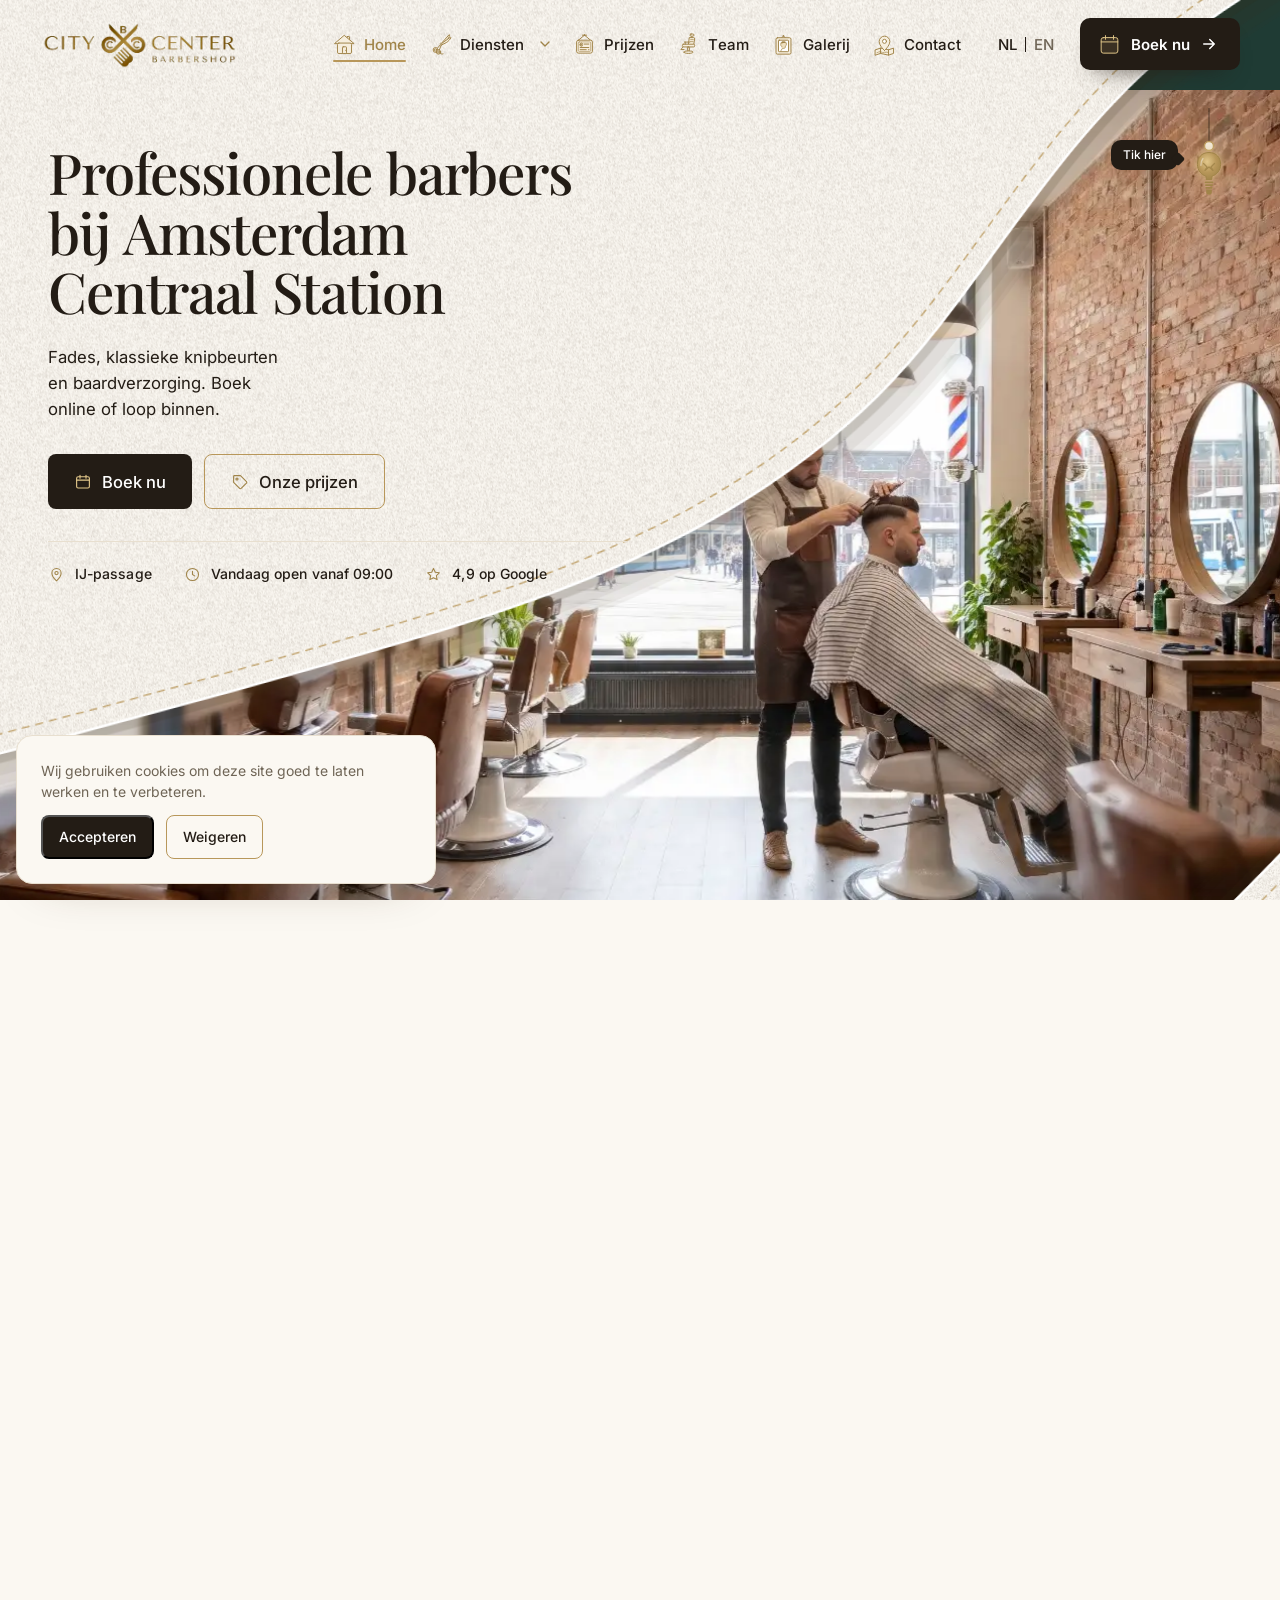
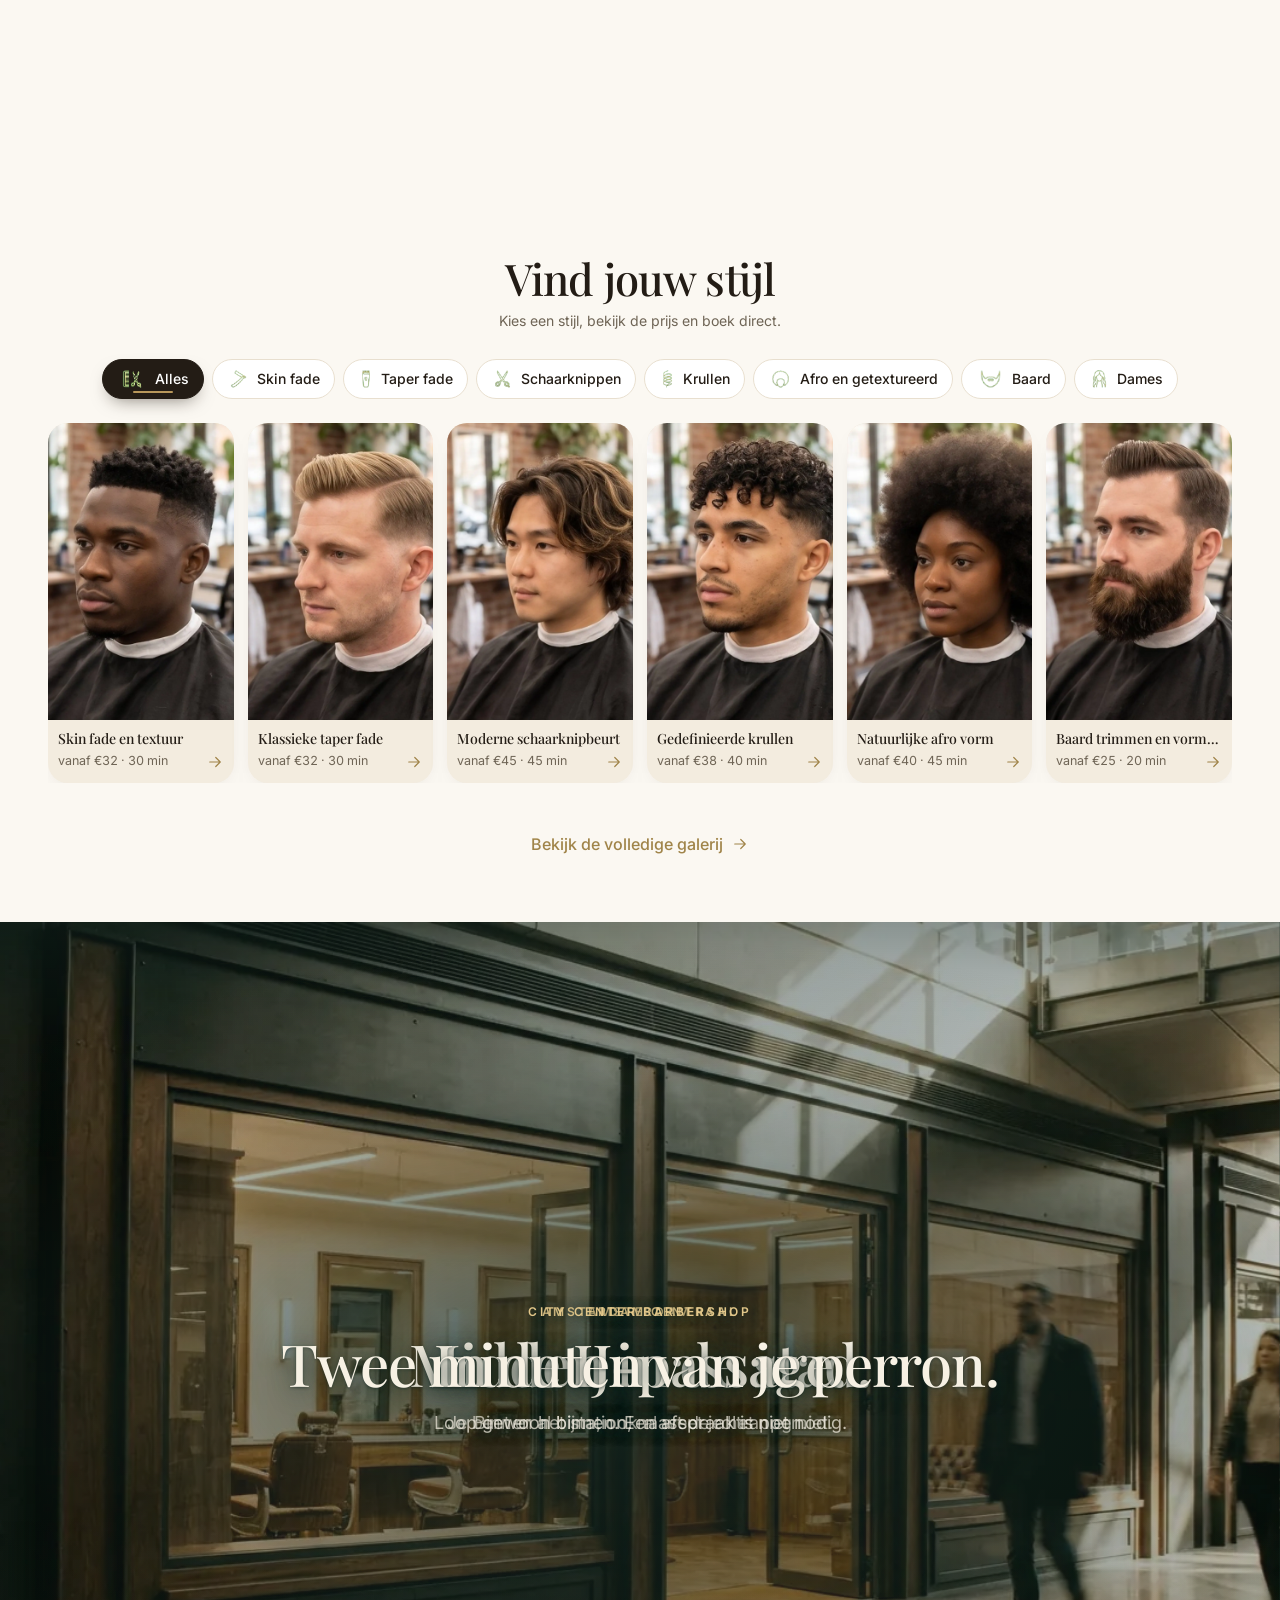
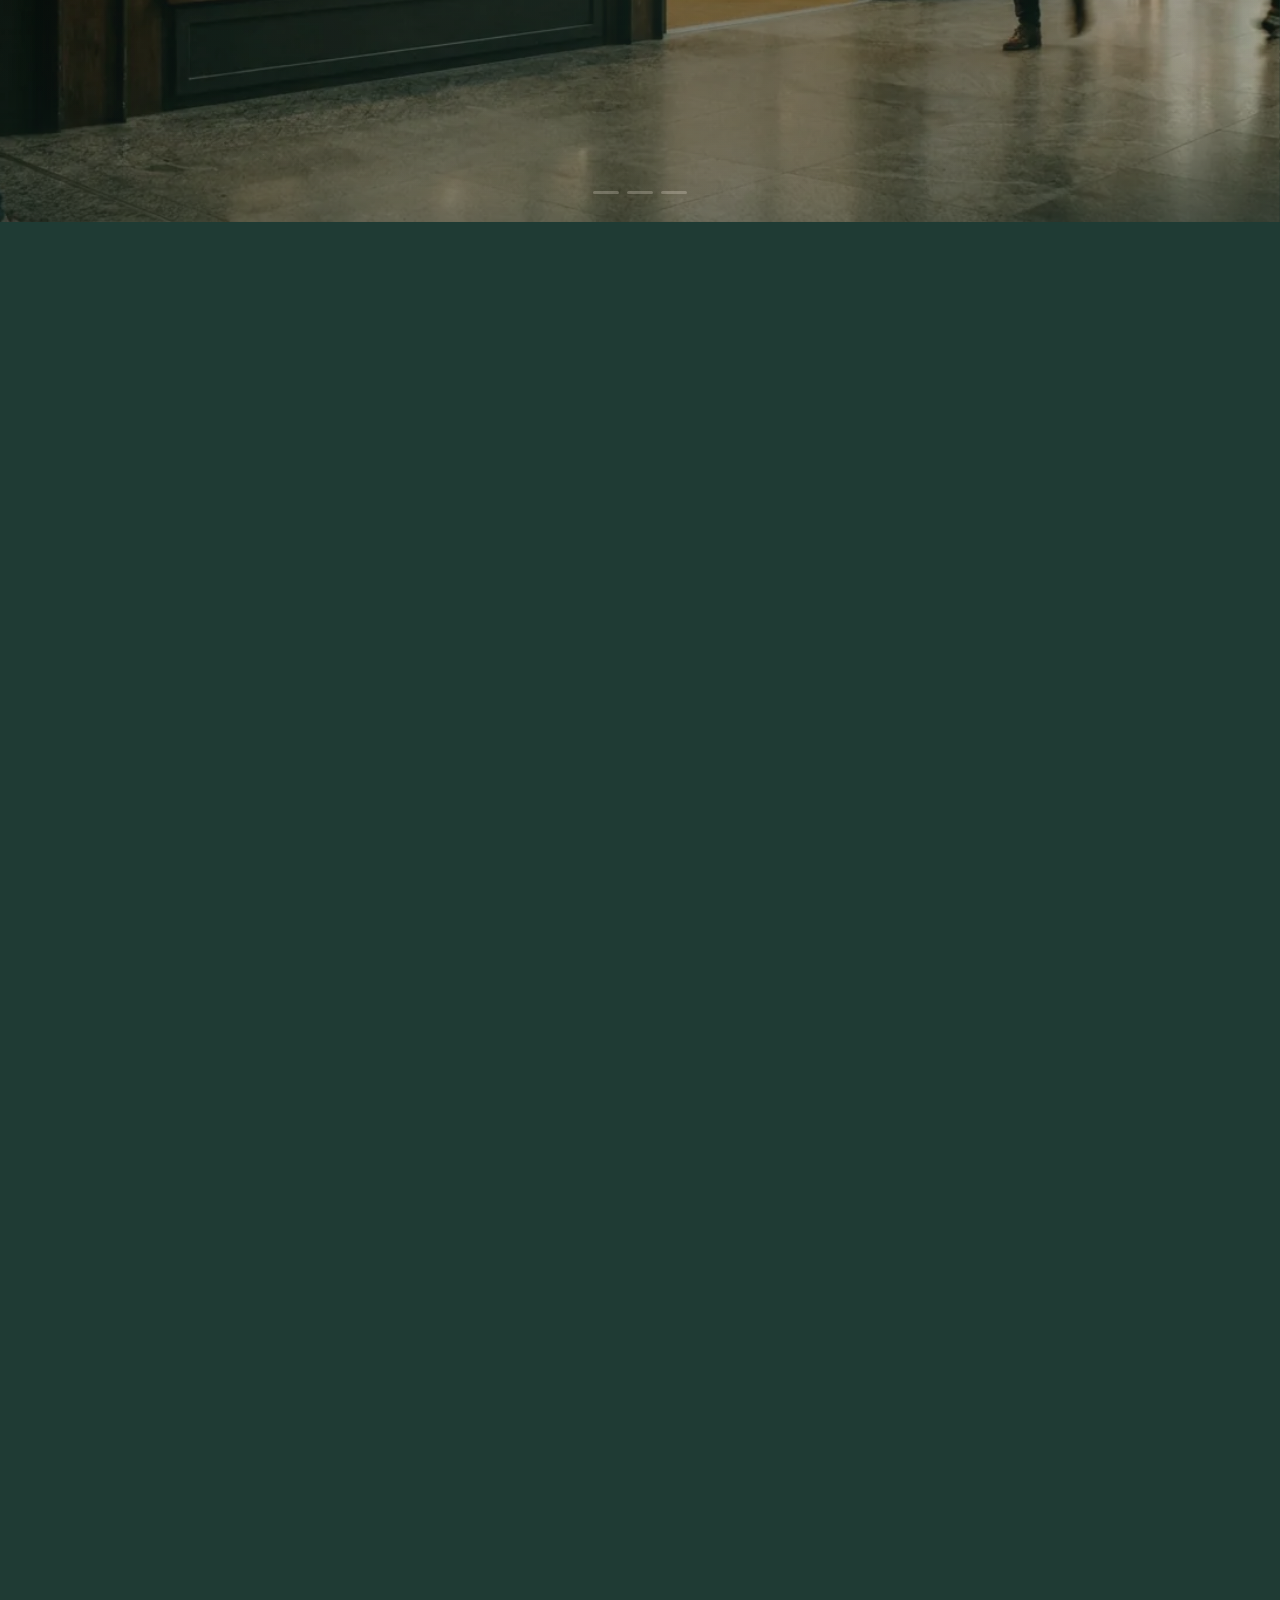
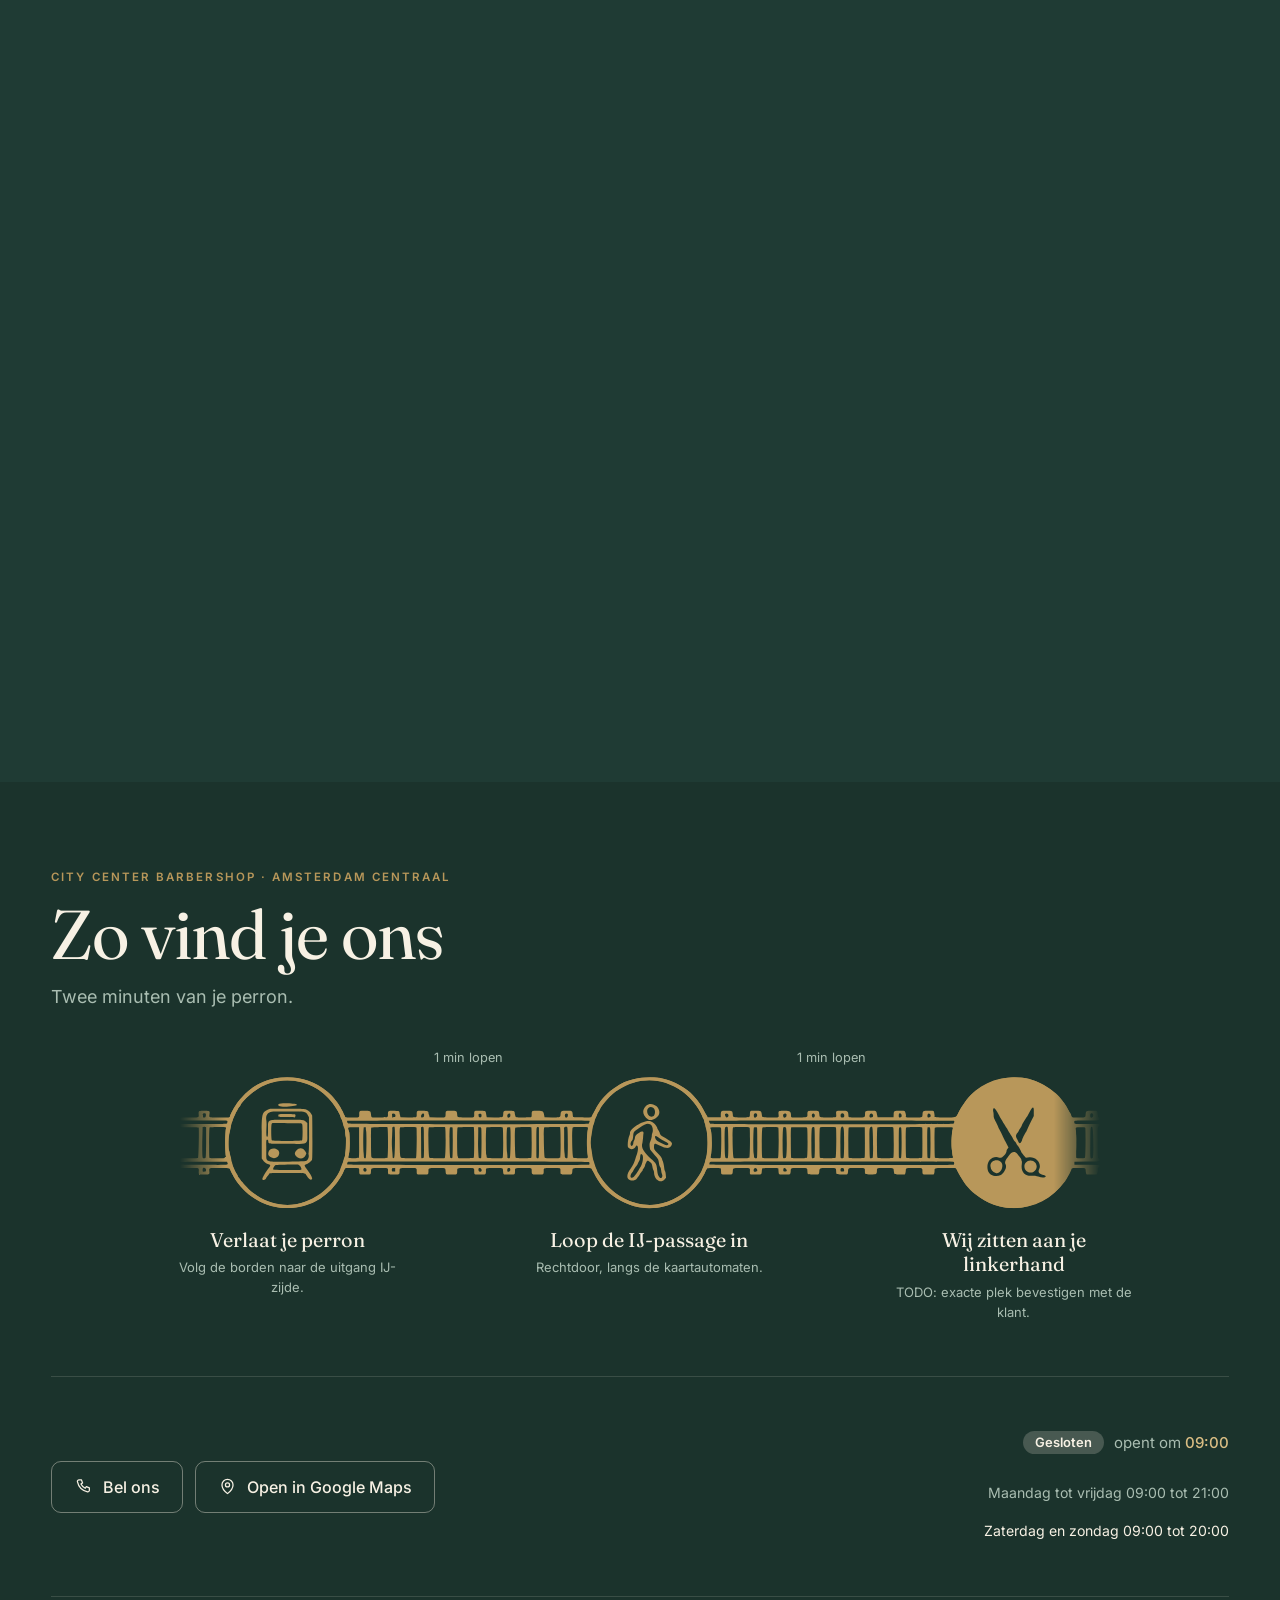
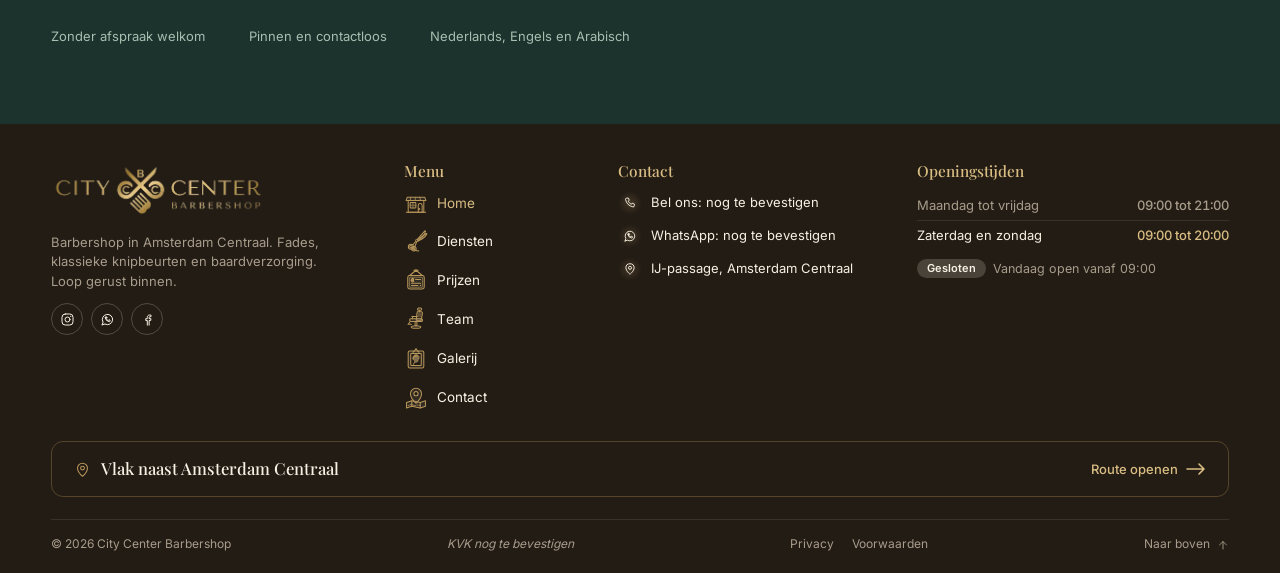
==== commit 6cb78b2a: "Fix contact card hover colours, and re-weight the mobile hero Contact cards: the hover fill is var(-" ====
--- a/index.html
+++ b/index.html
@@ -14,7 +14,7 @@
 <link rel="preload" href="/assets/fonts/inter-latin.woff2" as="font" type="font/woff2" crossorigin>
 <link rel="preload" href="/assets/fonts/playfair-display-latin.woff2" as="font" type="font/woff2" crossorigin>
 <link rel="preload" href="/assets/img/hero/shop-1600.webp" as="image" fetchpriority="high">
-<link rel="stylesheet" href="/assets/css/site.css?v=1793474656560">
+<link rel="stylesheet" href="/assets/css/site.css?v=1793475230260">
 </head>
 <body>
 <div id="ccb-root" data-hours='{"timezone":"Europe/Amsterdam","days":{"mon":{"open":"09:00","close":"21:00"},"tue":{"open":"09:00","close":"21:00"},"wed":{"open":"09:00","close":"21:00"},"thu":{"open":"09:00","close":"21:00"},"fri":{"open":"09:00","close":"21:00"},"sat":{"open":"09:00","close":"20:00"},"sun":{"open":"09:00","close":"20:00"}}}' data-site='{"phone":"TODO","phone_display":"TODO","whatsapp":"TODO","bookUrl":"https://www.fresha.com/","reviews_url":"TODO","maps_url":"TODO","address":"IJ-passage, Amsterdam Centraal","instagram_url":"TODO","facebook_url":"TODO","kvk":"TODO","contact_form_action":"TODO"}' data-status-open-until="Vandaag open tot {time}" data-status-opens-at="Vandaag open vanaf {time}" data-status-closed="Nu gesloten">
@@ -936,16 +936,16 @@
 </div>
 
 </div>
-<script src="/assets/js/header.js?v=1793474656560" defer></script>
-<script src="/assets/js/booking.js?v=1793474656560" defer></script>
-<script src="/assets/js/theme-toggle.js?v=1793474656560" defer></script>
-<script src="/assets/js/hero.js?v=1793474656560" defer></script>
-<script src="/assets/js/styles-gallery.js?v=1793474656560" defer></script>
-<script src="/assets/js/where-we-are.js?v=1793474656560" defer></script>
-<script src="/assets/js/find-us.js?v=1793474656560" defer></script>
-<script src="/assets/js/reveal.js?v=1793474656560" defer></script>
-<script src="/assets/js/footer.js?v=1793474656560" defer></script>
-<script src="/assets/js/cookie.js?v=1793474656560" defer></script>
-<script src="/assets/js/status.js?v=1793474656560" defer></script>
+<script src="/assets/js/header.js?v=1793475230260" defer></script>
+<script src="/assets/js/booking.js?v=1793475230260" defer></script>
+<script src="/assets/js/theme-toggle.js?v=1793475230260" defer></script>
+<script src="/assets/js/hero.js?v=1793475230260" defer></script>
+<script src="/assets/js/styles-gallery.js?v=1793475230260" defer></script>
+<script src="/assets/js/where-we-are.js?v=1793475230260" defer></script>
+<script src="/assets/js/find-us.js?v=1793475230260" defer></script>
+<script src="/assets/js/reveal.js?v=1793475230260" defer></script>
+<script src="/assets/js/footer.js?v=1793475230260" defer></script>
+<script src="/assets/js/cookie.js?v=1793475230260" defer></script>
+<script src="/assets/js/status.js?v=1793475230260" defer></script>
 </body>
 </html>
--- a/assets/css/site.css
+++ b/assets/css/site.css
@@ -1 +1 @@
-@font-face{font-family: 'Inter';font-style: normal;font-weight: 400;font-display: swap;src: url("../fonts/inter-latin.woff2") format('woff2');unicode-range: U+0000-00FF, U+0131, U+0152-0153, U+02BB-02BC, U+02C6, U+02DA, U+02DC, U+2000-206F, U+2074, U+20AC, U+2122, U+2191, U+2193, U+2212, U+2215, U+FEFF, U+FFFD}@font-face{font-family: 'Inter';font-style: normal;font-weight: 500;font-display: swap;src: url("../fonts/inter-latin.woff2") format('woff2');unicode-range: U+0000-00FF, U+0131, U+0152-0153, U+02BB-02BC, U+02C6, U+02DA, U+02DC, U+2000-206F, U+2074, U+20AC, U+2122, U+2191, U+2193, U+2212, U+2215, U+FEFF, U+FFFD}@font-face{font-family: 'Inter';font-style: normal;font-weight: 600;font-display: swap;src: url("../fonts/inter-latin.woff2") format('woff2');unicode-range: U+0000-00FF, U+0131, U+0152-0153, U+02BB-02BC, U+02C6, U+02DA, U+02DC, U+2000-206F, U+2074, U+20AC, U+2122, U+2191, U+2193, U+2212, U+2215, U+FEFF, U+FFFD}@font-face{font-family: 'Playfair Display';font-style: normal;font-weight: 500;font-display: swap;src: url("../fonts/playfair-display-latin.woff2") format('woff2');unicode-range: U+0000-00FF, U+0131, U+0152-0153, U+02BB-02BC, U+02C6, U+02DA, U+02DC, U+2000-206F, U+2074, U+20AC, U+2122, U+2191, U+2193, U+2212, U+2215, U+FEFF, U+FFFD}@font-face{font-family: 'Fraunces';font-style: normal;font-weight: 400;font-display: swap;src: url("../fonts/fraunces-latin.woff2") format('woff2');unicode-range: U+0000-00FF, U+0131, U+0152-0153, U+02BB-02BC, U+02C6, U+02DA, U+02DC, U+0304, U+0308, U+0329, U+2000-206F, U+20AC, U+2122, U+2191, U+2193, U+2212, U+2215, U+FEFF, U+FFFD}@font-face{font-family: 'Fraunces';font-style: normal;font-weight: 500;font-display: swap;src: url("../fonts/fraunces-latin.woff2") format('woff2');unicode-range: U+0000-00FF, U+0131, U+0152-0153, U+02BB-02BC, U+02C6, U+02DA, U+02DC, U+0304, U+0308, U+0329, U+2000-206F, U+20AC, U+2122, U+2191, U+2193, U+2212, U+2215, U+FEFF, U+FFFD}:root{--ccb-bg: #FBF8F2;--ccb-sand: #F3ECDF;--ccb-gold: #B8975A;--ccb-gold-light: #E2C78A;--ccb-gold-deep: #A08449;--ccb-ink: #231C15;--ccb-muted: #6F6556;--ccb-green: #1F3B34;--ccb-line: #E8DFCF;--ccb-white: #FFFFFF;--ccb-shade: #3C2814;--ccb-shadow: 0 24px 48px -30px rgba(60, 40, 20, .35);--ccb-shadow-sm: 0 10px 22px -12px rgba(60, 40, 20, .45);--ccb-font-head: "Playfair Display", Georgia, serif;--ccb-font-body: Inter, system-ui, sans-serif;--ccb-fs-display: clamp(64px, 10vw, 150px);--ccb-fs-h1: clamp(36px, 5vw, 60px);--ccb-fs-h2: clamp(28px, 3.4vw, 42px);--ccb-fs-h3: 22px;--ccb-fs-body: clamp(16px, 1.2vw, 18px);--ccb-fs-small: 14px;--ccb-space-1: 4px;--ccb-space-2: 8px;--ccb-space-3: 12px;--ccb-space-4: 16px;--ccb-space-5: 24px;--ccb-space-6: 32px;--ccb-space-7: 48px;--ccb-space-8: 64px;--ccb-space-9: 96px;--ccb-space-10: 128px;--ccb-radius: 8px;--ccb-radius-card: 16px;--ccb-radius-media: 24px;--ccb-max: 1240px}:root[data-theme="dark"]{--ccb-bg: #121010;--ccb-sand: #1C1814;--ccb-gold: #C8A467;--ccb-gold-light: #F0D9A0;--ccb-gold-deep: #A98950;--ccb-ink: #EFE1C4;--ccb-muted: #A89C85;--ccb-green: #15271F;--ccb-line: #332C22;--ccb-white: #15120F;--ccb-shade: #000000;--ccb-shadow: 0 24px 48px -30px rgba(0, 0, 0, .6);--ccb-shadow-sm: 0 10px 22px -12px rgba(0, 0, 0, .65)}body, .ccb-header, .ccb-hero, .ccb-page-hero, .ccb-footer, .ccb-btn, .ccb-services, .ccb-styles, .ccb-home-cta, .ccb-coming-soon{transition: background-color .5s ease, color .5s ease, border-color .5s ease}.ccb-lamp-wrap{position: fixed;top: calc(88px + 14px);right: max(16px, var(--pad, clamp(16px, 4vw, 56px)));z-index: 15;display: flex;align-items: flex-start;gap: 8px;pointer-events: none}.ccb-lamp{display: flex;flex-direction: column;align-items: center;pointer-events: auto;background: none;border: 0;padding: 6px;margin: 0;cursor: pointer;-webkit-tap-highlight-color: transparent}.ccb-lamp:focus-visible{outline: 2px solid var(--ccb-gold);outline-offset: 4px;border-radius: 8px}.ccb-lamp svg{display: block;overflow: visible}.ccb-lamp__hint{position: relative;pointer-events: none;align-self: center;margin-top: 2px;max-width: 150px;padding: 7px 12px;border-radius: 10px;background: var(--ccb-ink);color: var(--ccb-white);font: 500 12px/1.3 var(--ccb-font-body);text-align: right;white-space: normal;box-shadow: var(--ccb-shadow-sm);opacity: 0;transform: translateX(6px) scale(.96);transition: opacity .4s ease, transform .4s ease}.ccb-lamp__hint::after{content: "";position: absolute;top: 14px;right: -5px;width: 10px;height: 10px;background: var(--ccb-ink);transform: rotate(45deg);border-radius: 2px}.ccb-lamp__hint.is-visible{opacity: 1;transform: none}.ccb-lamp__cord{stroke: color-mix(in oklab, var(--ccb-ink) 45%, transparent);stroke-width: 1.5;transition: stroke .5s ease}.ccb-lamp__ring{fill: var(--ccb-sand);stroke: var(--ccb-gold);stroke-width: 1.4;transition: fill .5s ease, stroke .5s ease}.ccb-lamp__bulb-g{transition: filter .5s ease}.ccb-lamp__bulb-g{filter: drop-shadow(0 0 3px color-mix(in oklab, var(--ccb-gold-light) 80%, transparent)) drop-shadow(0 0 14px color-mix(in oklab, var(--ccb-gold-light) 65%, transparent))}.ccb-lamp__bulb{fill: url(#ccb-bulb-glass);stroke: var(--ccb-gold-deep);stroke-width: 1;transition: fill .5s ease, stroke .5s ease}.ccb-lamp__shine{stroke: color-mix(in oklab, var(--ccb-white) 70%, transparent);stroke-width: 1.3;stroke-linecap: round;opacity: .6;transition: opacity .5s ease, stroke .5s ease}.ccb-lamp__filament{stroke: var(--ccb-gold-deep);stroke-width: 1.3;stroke-linecap: round;stroke-linejoin: round;opacity: .85;transition: stroke .5s ease, opacity .5s ease}.ccb-lamp__base rect, .ccb-lamp__base path{fill: var(--ccb-gold-deep);transition: fill .5s ease}[data-theme="dark"] .ccb-lamp__bulb-g{filter: none}[data-theme="dark"] .ccb-lamp__bulb{fill: var(--ccb-sand);stroke: var(--ccb-line)}[data-theme="dark"] .ccb-lamp__shine{opacity: .25;stroke: color-mix(in oklab, var(--ccb-ink) 40%, transparent)}[data-theme="dark"] .ccb-lamp__filament{stroke: var(--ccb-line);opacity: .5}[data-theme="dark"] .ccb-lamp__base rect, [data-theme="dark"] .ccb-lamp__base path{fill: var(--ccb-line)}[data-theme="dark"] .ccb-lamp__ring{fill: var(--ccb-bg)}@media (hover: hover){.ccb-lamp:hover .ccb-lamp__pendulum{transform: rotate(4deg)}}.ccb-lamp__pendulum{transform-box: view-box;transform-origin: 17px 0px;transition: transform .25s ease}.ccb-lamp .ccb-lamp__pendulum{animation: ccb-lamp-idle 4.5s ease-in-out infinite;animation-delay: 1.8s}@keyframes ccb-lamp-idle{0%, 68%, 100%{transform: rotate(0deg)}76%{transform: rotate(5deg)}84%{transform: rotate(-3deg)}92%{transform: rotate(1.5deg)}}.ccb-lamp.is-pulling .ccb-lamp__pendulum{animation: ccb-lamp-swing .9s cubic-bezier(.22, 1, .36, 1) !important}@keyframes ccb-lamp-swing{0%{transform: rotate(0deg) translateY(0)}12%{transform: rotate(16deg) translateY(5px)}30%{transform: rotate(-11deg) translateY(1px)}50%{transform: rotate(7deg)}68%{transform: rotate(-4deg)}84%{transform: rotate(2deg)}100%{transform: rotate(0deg)}}.ccb-lamp.is-pulling .ccb-lamp__bulb-g{animation: ccb-lamp-flash .9s ease}@keyframes ccb-lamp-flash{0%, 100%{filter: drop-shadow(0 0 3px color-mix(in oklab, var(--ccb-gold-light) 80%, transparent)) drop-shadow(0 0 14px color-mix(in oklab, var(--ccb-gold-light) 65%, transparent))}12%{filter: drop-shadow(0 0 7px var(--ccb-gold-light)) drop-shadow(0 0 30px color-mix(in oklab, var(--ccb-gold-light) 90%, transparent))}}@media (max-width: 600px){.ccb-lamp-wrap{top: calc(72px + 10px);right: 12px}.ccb-lamp svg{width: 28px;height: 74px}.ccb-lamp__hint{max-width: 120px;font-size: 11.5px}}@media (prefers-reduced-motion: reduce){.ccb-lamp__hint{transition: opacity .3s ease}.ccb-lamp.is-pulling .ccb-lamp__pendulum, .ccb-lamp.is-pulling .ccb-lamp__bulb-g, .ccb-lamp .ccb-lamp__pendulum{animation: none !important}}[data-theme="dark"] .ccb-nav__menu li a:hover img, [data-theme="dark"] .ccb-nav__menu li a:focus-visible img{filter: brightness(.68) saturate(1.3)}[data-theme="dark"] .ccb-drawer__submenu a:active img{filter: brightness(.68) saturate(1.3)}[data-theme="dark"] .ccb-services__chip[aria-pressed="true"] img.ccb-services__chip-icon{filter: brightness(.68) saturate(1.2)}[data-theme="dark"] .ccb-services__chip[aria-pressed="true"] .ccb-services__chip-icon--all{stroke: var(--ccb-gold-deep)}[data-theme="dark"] .ccb-styles__chip[aria-pressed="true"] .ccb-styles__chip-icon{filter: brightness(.68) saturate(1.2)}[data-theme="dark"] .ccb-styles__chip[aria-pressed="true"] .ln{stroke: var(--ccb-gold-deep)}[data-theme="dark"] .ccb-btn--primary .ccb-ico{color: var(--ccb-white)}[data-theme="dark"] .ccb-btn--secondary .ccb-ico{color: var(--ccb-gold-light)}[data-theme="dark"] .ccb-book .ccb-nico .ln{stroke: var(--ccb-white)}[data-theme="dark"] .ccb-book .ccb-nico .liq{fill: var(--ccb-gold-deep)}[data-theme="dark"] .ccb-book .ccb-nico .bd{fill: color-mix(in oklab, var(--ccb-white) 12%, transparent)}[data-theme="dark"] .ccb-page-hero__art::after{background: linear-gradient(90deg, color-mix(in oklab, var(--ccb-bg) 90%, transparent) 0%, color-mix(in oklab, var(--ccb-bg) 62%, transparent) 38%, color-mix(in oklab, var(--ccb-bg) 32%, transparent) 65%, color-mix(in oklab, var(--ccb-bg) 8%, transparent) 100%), linear-gradient(180deg, color-mix(in oklab, var(--ccb-bg) 55%, transparent) 0%, color-mix(in oklab, var(--ccb-bg) 20%, transparent) 30%, color-mix(in oklab, var(--ccb-bg) 20%, transparent) 65%, color-mix(in oklab, var(--ccb-bg) 65%, transparent) 100%)}[data-theme="dark"] .ccb-hero__art::after{background: linear-gradient(180deg, color-mix(in oklab, var(--ccb-bg) 78%, transparent) 0%, color-mix(in oklab, var(--ccb-bg) 48%, transparent) 30%, color-mix(in oklab, var(--ccb-bg) 48%, transparent) 62%, color-mix(in oklab, var(--ccb-bg) 85%, transparent) 100%)}[data-theme="dark"] .ccb-page-hero__title, [data-theme="dark"] .ccb-page-hero__sub{text-shadow: 0 2px 14px color-mix(in oklab, var(--ccb-shade) 70%, transparent)}[data-theme="dark"] .ccb-nav__link, [data-theme="dark"] .ccb-header__logo{text-shadow: 0 1px 10px color-mix(in oklab, var(--ccb-shade) 55%, transparent)}[data-theme="dark"] .ccb-nav__link{color: var(--ccb-gold-light)}[data-theme="dark"] .ccb-header.is-solid .ccb-nav__link{color: var(--ccb-ink)}[data-theme="dark"] .ccb-header__logo img{filter: drop-shadow(0 1px 8px color-mix(in oklab, var(--ccb-shade) 55%, transparent))}[data-theme="dark"] .ccb-nav__link:hover, [data-theme="dark"] .ccb-nav__link:focus-visible{background: var(--ccb-ink);color: var(--ccb-white)}[data-theme="dark"] .ccb-nav__link:hover .ccb-nico .ln, [data-theme="dark"] .ccb-nav__link:focus-visible .ccb-nico .ln{stroke: var(--ccb-white)}[data-theme="dark"] .ccb-nav__link:hover .ccb-nico .bd, [data-theme="dark"] .ccb-nav__link:focus-visible .ccb-nico .bd{fill: color-mix(in oklab, var(--ccb-white) 12%, transparent)}[data-theme="dark"] .ccb-services-hero__art::after{background: linear-gradient(180deg, color-mix(in oklab, var(--ccb-bg) 72%, transparent) 0%, color-mix(in oklab, var(--ccb-bg) 40%, transparent) 34%, color-mix(in oklab, var(--ccb-bg) 40%, transparent) 60%, color-mix(in oklab, var(--ccb-bg) 85%, transparent) 100%)}[data-theme="dark"] .ccb-services-hero__title, [data-theme="dark"] .ccb-services-hero__sub{text-shadow: 0 2px 14px color-mix(in oklab, var(--ccb-shade) 70%, transparent)}[data-theme="dark"] .ccb-services-hero__icon-img{filter: brightness(0) invert(1) opacity(.92)}[data-theme="dark"] .ccb-prices__nav-icon-img{filter: brightness(0) invert(1) opacity(.75)}[data-theme="dark"] .ccb-prices__nav-item.is-active .ccb-prices__nav-icon-img{filter: brightness(0) invert(1) opacity(1)}@media (prefers-reduced-motion: reduce){body, .ccb-header, .ccb-hero, .ccb-page-hero, .ccb-footer, .ccb-btn, .ccb-services, .ccb-styles, .ccb-home-cta, .ccb-coming-soon, .ccb-lamp__cord, .ccb-lamp__ring, .ccb-lamp__bulb, .ccb-lamp__glow, .ccb-lamp__base{transition: none !important}.ccb-lamp.is-pulling *{animation: none !important}}*, *::before, *::after{box-sizing: border-box}html{-webkit-text-size-adjust: 100%}body{margin: 0;-webkit-font-smoothing: antialiased;background: var(--ccb-bg);color: var(--ccb-ink);font: 400 var(--ccb-fs-body)/1.55 var(--ccb-font-body);overflow-x: clip}a{color: var(--ccb-ink)}a:hover{color: var(--ccb-gold-deep)}:focus-visible{outline: 2px solid var(--ccb-gold);outline-offset: 3px}img, svg{max-width: 100%}.ccb-hero img, .ccb-hero svg, .ccb-sticky-bar svg{display: block}.ccb-ico{width: 18px;height: 18px;flex: none;fill: none;stroke: currentColor;stroke-width: 1.5;stroke-linecap: round;stroke-linejoin: round}.ccb-sr-only{position: absolute;width: 1px;height: 1px;padding: 0;margin: -1px;overflow: hidden;clip: rect(0, 0, 0, 0);white-space: nowrap;border: 0}[data-reveal]{opacity: 0;transform: translateY(26px) scale(.98);filter: blur(5px);transition: opacity .7s cubic-bezier(.16, 1, .3, 1), transform .7s cubic-bezier(.16, 1, .3, 1), filter .7s ease}[data-reveal].is-revealed{opacity: 1;transform: none;filter: none}@media (prefers-reduced-motion: reduce){[data-reveal]{opacity: 1;transform: none;filter: none;transition: none}}.ccb-page-hero{position: relative;display: flex;align-items: center;justify-content: center;width: 100%;min-height: 100svh;padding: 104px 0 clamp(28px, 4vw, 48px);overflow: hidden;background: var(--ccb-bg);color: var(--ccb-ink);text-align: center}.ccb-page-hero__art{position: absolute;inset: 0;z-index: 0}.ccb-page-hero__art img{display: block;width: 100%;height: 100%;object-fit: cover;object-position: 50% 42%}.ccb-page-hero__art::after{content: "";position: absolute;inset: 0;background: linear-gradient(180deg, color-mix(in oklab, var(--ccb-bg) 55%, transparent) 0%, color-mix(in oklab, var(--ccb-bg) 15%, transparent) 34%, color-mix(in oklab, var(--ccb-bg) 15%, transparent) 60%, color-mix(in oklab, var(--ccb-bg) 78%, transparent) 100%)}.ccb-page-hero__inner{position: relative;z-index: 1;max-width: 720px;width: 100%;margin: 0 auto;padding-inline: clamp(16px, 4vw, 48px)}.ccb-page-hero__title{margin: 0;font: 500 clamp(48px, 7.2vw, 96px)/1.02 var(--ccb-font-head);letter-spacing: -.02em}.ccb-page-hero__rule{width: 56px;height: 1.5px;margin: 20px auto 0;background: color-mix(in oklab, var(--ccb-gold) 70%, transparent);animation: ccb-rise .8s cubic-bezier(.16, 1, .3, 1) .3s backwards}.ccb-page-hero__sub{margin: 16px auto 0;max-width: 46ch;font: 400 clamp(15px, 1.1vw, 17px)/1.5 var(--ccb-font-body);color: var(--ccb-ink);animation: ccb-rise .9s cubic-bezier(.16, 1, .3, 1) .4s backwards}.ccb-page-hero__actions{display: flex;flex-wrap: wrap;justify-content: center;gap: 14px;margin-top: 30px;animation: ccb-rise .9s cubic-bezier(.16, 1, .3, 1) .5s backwards}.ccb-page-hero__btn{display: inline-flex;align-items: center;gap: 9px;min-height: 52px;padding: 0 26px;border-radius: 99px;font: 600 15px/1 var(--ccb-font-body);text-decoration: none;white-space: nowrap;transition: transform .25s ease, box-shadow .25s ease, background-color .25s ease, border-color .25s ease}.ccb-page-hero__btn .ccb-ico{width: 18px;height: 18px;flex: none;stroke: currentColor;stroke-width: 1.6;fill: none;stroke-linecap: round;stroke-linejoin: round}.ccb-page-hero__btn--solid{background: linear-gradient(180deg, var(--ccb-gold-light), var(--ccb-gold));color: #241A0C;box-shadow: 0 14px 28px -16px rgba(184, 151, 90, .55)}.ccb-page-hero__btn--solid:hover{transform: translateY(-2px);box-shadow: 0 18px 32px -16px rgba(184, 151, 90, .7)}.ccb-page-hero__btn--ghost{border: 2px solid var(--ccb-gold-deep);color: var(--ccb-ink);background: color-mix(in oklab, var(--ccb-bg) 80%, transparent);box-shadow: 0 2px 12px -4px rgba(0, 0, 0, .25)}.ccb-page-hero__btn--ghost:hover{border-color: var(--ccb-gold-deep);color: #241A0C;background: linear-gradient(180deg, var(--ccb-gold-light), var(--ccb-gold));box-shadow: 0 14px 28px -16px rgba(184, 151, 90, .55);transform: translateY(-2px)}.ccb-page-hero__scroll{display: inline-flex;align-items: center;gap: 7px;margin-top: 22px;font: 500 14px/1 var(--ccb-font-body);color: var(--ccb-muted);text-decoration: none;animation: ccb-rise .9s cubic-bezier(.16, 1, .3, 1) .6s backwards}.ccb-page-hero__scroll:hover{color: var(--ccb-ink)}.ccb-page-hero__scroll svg{width: 14px;height: 14px;stroke: currentColor;stroke-width: 2;fill: none;stroke-linecap: round;stroke-linejoin: round}@media (max-width: 760px){.ccb-page-hero{padding: 92px 0 32px}.ccb-page-hero__actions{width: 100%}.ccb-page-hero__btn{flex: 1;min-width: 0;justify-content: center}}@media (prefers-reduced-motion: reduce){.ccb-page-hero .ccb-w > span{animation: none;transform: none;opacity: 1}.ccb-page-hero__rule{animation: none}.ccb-page-hero__sub{animation: none;transform: none;opacity: 1}.ccb-page-hero__actions{animation: none;transform: none;opacity: 1}.ccb-page-hero__scroll{animation: none}}.ccb-coming-soon{min-height: 30vh;display: grid;place-items: center;text-align: center;gap: var(--ccb-space-3);padding: var(--ccb-space-8) var(--ccb-space-5)}.ccb-coming-soon h2{font: 500 var(--ccb-fs-h2)/1.1 var(--ccb-font-head);margin: 0}.ccb-coming-soon p{color: var(--ccb-muted);margin: 0}.ccb-btn{display: inline-flex;align-items: center;justify-content: center;gap: 10px;min-height: 52px;padding: 0 24px;border-radius: var(--ccb-radius);font: 500 16px/1 var(--ccb-font-body);text-decoration: none;white-space: nowrap;transition: transform .25s ease, box-shadow .25s ease, background-color .25s ease, color .25s ease}.ccb-btn:hover{transform: translateY(-2px)}.ccb-btn--primary{background: var(--ccb-ink);color: var(--ccb-white)}.ccb-btn--primary:hover{color: var(--ccb-white);box-shadow: var(--ccb-shadow-sm)}.ccb-btn--secondary{border: 1.5px solid var(--ccb-gold);color: var(--ccb-ink);background: transparent}.ccb-btn--secondary:hover{color: var(--ccb-ink);background: color-mix(in oklab, var(--ccb-gold-light) 30%, transparent)}.ccb-btn--primary .ccb-ico{color: var(--ccb-gold-light)}.ccb-btn--secondary .ccb-ico{color: var(--ccb-gold-deep)}@media (prefers-reduced-motion: reduce){.ccb-btn, .ccb-btn:hover{transition: none;transform: none}}.ccb-btn.is-disabled, .ccb-book.is-disabled, .ccb-page-hero__btn.is-disabled, .ccb-services-hero__btn.is-disabled{opacity: .5;cursor: not-allowed;pointer-events: none}.ccb-header{--ccb-ease: cubic-bezier(.22, 1, .36, 1);--ccb-spring: cubic-bezier(.34, 1.56, .64, 1);position: fixed;inset: 0 0 auto;z-index: 20;height: 88px;display: flex;align-items: center;gap: 18px;padding-inline: max(40px, calc((100% - var(--ccb-max)) / 2));font: 500 15px/1.4 var(--ccb-font-body);color: var(--ccb-ink)}.ccb-header > *{animation: ccb-head-in .9s cubic-bezier(.16, 1, .3, 1) backwards}.ccb-header > :nth-child(2){animation-delay: .1s}.ccb-header > :nth-child(3){animation-delay: .18s}.ccb-header > :nth-child(n+4){animation-delay: .26s}@keyframes ccb-head-in{from{transform: translateY(-14px);opacity: 0}to{transform: none;opacity: 1}}.ccb-header::before{content: "";position: absolute;inset: 0;z-index: -1;background: var(--ccb-bg);border-bottom: 1px solid var(--ccb-line);box-shadow: 0 10px 24px -22px rgba(60, 40, 20, .5);opacity: 0;transition: opacity .3s ease}.ccb-header.is-solid::before{opacity: 1}.ccb-header svg, .ccb-header img{display: block}.ccb-header__logo{display: flex;flex: none;padding: 10px 16px 10px 0}.ccb-header__logo img, .ccb-drawer__logo img{height: 50px;width: auto;filter: brightness(.68) saturate(1.45) contrast(1.18);transition: filter .5s ease, height .3s var(--ccb-ease)}.ccb-header.is-solid .ccb-header__logo img{height: 38px}.ccb-header__nav{margin-left: auto}.ccb-header__lang{display: flex;align-items: center;font: 500 15px/1 var(--ccb-font-body)}.ccb-header__lang a{text-decoration: none;color: var(--ccb-muted);padding: 8px}.ccb-header__lang a + a{border-left: 1px solid var(--ccb-ink);padding-block: 0}.ccb-header__lang a[aria-current="true"]{color: var(--ccb-ink)}.ccb-nav{display: flex;align-items: center;gap: 1px;margin: 0;padding: 0;list-style: none}.ccb-nav__link{position: relative;display: inline-flex;align-items: center;gap: 8px;padding: 9px 11px;border-radius: 11px;color: var(--ccb-gold-deep);text-decoration: none;outline: none;transition: background-color .35s var(--ccb-ease), color .35s var(--ccb-ease);white-space: nowrap}.ccb-header.is-solid .ccb-nav__link{color: var(--ccb-ink)}.ccb-nav__link:hover, .ccb-nav__link:focus-visible{color: var(--ccb-ink);background: rgba(226, 199, 138, .18)}.ccb-nav__link:focus-visible{box-shadow: 0 0 0 2px var(--ccb-gold)}.ccb-nav__link::after{content: "";position: absolute;left: 11px;right: 11px;bottom: 3px;height: 1.5px;border-radius: 2px;background: var(--ccb-gold);transform: scaleX(0);transition: transform .45s var(--ccb-ease)}.ccb-nav__link[aria-current="page"]::after{transform: scaleX(1)}.ccb-nico{width: 23px;height: 23px;flex: none;overflow: visible}.ccb-nico *{transform-box: view-box}.ccb-nico .ln{fill: none;stroke: var(--ccb-gold-deep);stroke-width: 1.35;stroke-linecap: round;stroke-linejoin: round}.ccb-nico .bd{fill: #F6EEDD}.ccb-nico .liq{fill: var(--ccb-gold-light)}.ccb-nico .lvl{transform: translateY(32px);transition: transform .6s var(--ccb-ease)}.ccb-nico .fx{opacity: 0}.ccb-nico .dot{fill: var(--ccb-gold-deep)}.ccb-nico .pivot, .ccb-nico .glass{fill: var(--ccb-white)}.ccb-nico .pivot{stroke: var(--ccb-gold-deep);stroke-width: 1.1}.ccb-nico .face{fill: var(--ccb-gold-light);fill-opacity: .55;stroke: var(--ccb-gold-deep);stroke-width: 1;stroke-linejoin: round}.ccb-nico .hairtop{fill: var(--ccb-gold-deep)}.ccb-nico .shine{fill: var(--ccb-white);opacity: .75}.ccb-nav__link:hover .lvl, .ccb-nav__link:focus-visible .lvl{transform: translateY(0)}.ccb-roll{display: inline-flex;perspective: 320px}.ccb-roll .l{position: relative;display: inline-block;color: transparent;white-space: pre;transform-style: preserve-3d;transition: transform .55s var(--ccb-ease);transform-origin: 50% 50% -.6em}.ccb-roll .l::before, .ccb-roll .l::after{content: attr(data-l);position: absolute;left: 0;top: 0;backface-visibility: hidden;-webkit-backface-visibility: hidden;transform-origin: 50% 50% -.6em}.ccb-roll .l::before{color: var(--ccb-ink)}.ccb-roll .l::after{color: var(--ccb-gold-deep);transform: rotateX(-90deg);opacity: 0;transition: opacity .2s}.ccb-nav__link:hover .l::after, .ccb-nav__link:focus-visible .l::after{opacity: 1}.ccb-roll .l:nth-child(2){transition-delay: 30ms}.ccb-roll .l:nth-child(3){transition-delay: 60ms}.ccb-roll .l:nth-child(4){transition-delay: 90ms}.ccb-roll .l:nth-child(5){transition-delay: 120ms}.ccb-roll .l:nth-child(6){transition-delay: 150ms}.ccb-roll .l:nth-child(7){transition-delay: 180ms}.ccb-roll .l:nth-child(8){transition-delay: 210ms}.ccb-roll .l:nth-child(n+9){transition-delay: 240ms}.ccb-nav__link:hover .l, .ccb-nav__link:focus-visible .l{transform: rotateX(90deg)}.ccb-nav__link[aria-current="page"] .l::before{color: var(--ccb-gold-deep)}.i-home .roof{transform-origin: 16px 14px}.ccb-nav__link:hover .i-home .roof, .ccb-nav__link:focus-visible .i-home .roof{animation: ccb-n-roof .8s var(--ccb-ease)}@keyframes ccb-n-roof{0%{transform: translateY(-6px)}55%{transform: translateY(1.5px)}100%{transform: none}}.i-home .door{transform-origin: 13.2px 19.2px}.ccb-nav__link:hover .i-home .door, .ccb-nav__link:focus-visible .i-home .door{animation: ccb-n-door .7s var(--ccb-ease) .3s}@keyframes ccb-n-door{0%, 30%{transform: none}65%{transform: rotate(-18deg)}100%{transform: none}}.i-shears .a, .i-shears .b{transform-origin: 16.6px 15.2px}.ccb-nav__link:hover .i-shears .a, .ccb-nav__link:focus-visible .i-shears .a{animation: ccb-n-snipA .9s var(--ccb-ease) .1s}.ccb-nav__link:hover .i-shears .b, .ccb-nav__link:focus-visible .i-shears .b{animation: ccb-n-snipB .9s var(--ccb-ease) .1s}@keyframes ccb-n-snipA{20%, 60%{transform: rotate(-9deg)}40%, 80%{transform: rotate(3deg)}}@keyframes ccb-n-snipB{20%, 60%{transform: rotate(9deg)}40%, 80%{transform: rotate(-3deg)}}.ccb-nav__link:hover .i-shears .hair, .ccb-nav__link:focus-visible .i-shears .hair{animation: ccb-n-hair 1s ease-out .3s}.ccb-nav__link:hover .i-shears .h2, .ccb-nav__link:focus-visible .i-shears .h2{animation-delay: .55s}@keyframes ccb-n-hair{0%{opacity: 0;transform: none}20%{opacity: 1}100%{opacity: 0;transform: translate(2px, 9px) rotate(50deg)}}.i-board .swing{transform-origin: 16px 3px}.ccb-nav__link:hover .i-board .swing, .ccb-nav__link:focus-visible .i-board .swing{animation: ccb-n-swing 1.1s var(--ccb-ease)}@keyframes ccb-n-swing{20%{transform: rotate(-9deg)}45%{transform: rotate(6deg)}70%{transform: rotate(-2.5deg)}100%{transform: none}}.i-board .row-ln{stroke-dasharray: 14;stroke-dashoffset: 0}.ccb-nav__link:hover .i-board .row-ln, .ccb-nav__link:focus-visible .i-board .row-ln{animation: ccb-n-write .6s var(--ccb-ease) both}.ccb-nav__link:hover .i-board .r2, .ccb-nav__link:focus-visible .i-board .r2{animation-delay: .12s}.ccb-nav__link:hover .i-board .r3, .ccb-nav__link:focus-visible .i-board .r3{animation-delay: .24s}@keyframes ccb-n-write{from{stroke-dashoffset: 14}to{stroke-dashoffset: 0}}.i-chair .top{transform-origin: 16px 24px}.ccb-nav__link:hover .i-chair .top, .ccb-nav__link:focus-visible .i-chair .top{animation: ccb-n-chair 1.1s var(--ccb-ease)}@keyframes ccb-n-chair{25%{transform: translateY(-2.4px)}50%{transform: translateY(-2.4px) scaleX(-1)}75%{transform: translateY(-1px)}100%{transform: none}}.i-chair .col{transform-origin: 16px 27px}.ccb-nav__link:hover .i-chair .col, .ccb-nav__link:focus-visible .i-chair .col{animation: ccb-n-col 1.1s var(--ccb-ease)}@keyframes ccb-n-col{25%, 75%{transform: scaleY(1.7)}}.i-frame .tilt{transform-origin: 16px 4px}.ccb-nav__link:hover .i-frame .tilt, .ccb-nav__link:focus-visible .i-frame .tilt{animation: ccb-n-tilt 1s var(--ccb-ease)}@keyframes ccb-n-tilt{30%{transform: rotate(-6deg)}60%{transform: rotate(3deg)}100%{transform: none}}.i-frame .shine{transform: skewX(-20deg) translateX(-16px)}.ccb-nav__link:hover .i-frame .shine, .ccb-nav__link:focus-visible .i-frame .shine{transition: transform .8s var(--ccb-ease) .25s;transform: skewX(-20deg) translateX(18px)}.i-pin .pin{transform-origin: 16px 21px}.ccb-nav__link:hover .i-pin .pin, .ccb-nav__link:focus-visible .i-pin .pin{animation: ccb-n-drop .85s var(--ccb-ease)}@keyframes ccb-n-drop{0%{transform: translateY(-8px)}45%{transform: scale(1.08, .9)}65%{transform: translateY(-2px)}100%{transform: none}}.i-pin .map{transform-origin: 16px 26px}.ccb-nav__link:hover .i-pin .map, .ccb-nav__link:focus-visible .i-pin .map{animation: ccb-n-unfold .85s var(--ccb-ease)}@keyframes ccb-n-unfold{0%{transform: scaleX(.75)}50%{transform: scaleX(1.06)}100%{transform: none}}.i-pin .ring{transform-origin: 16px 11px}.ccb-nav__link:hover .i-pin .ring, .ccb-nav__link:focus-visible .i-pin .ring{animation: ccb-n-ring .9s ease-out .35s}@keyframes ccb-n-ring{0%{opacity: .9;transform: scale(.5)}100%{opacity: 0;transform: scale(1.7)}}.ccb-nav__item--has-menu{position: relative;display: flex;align-items: center}.ccb-nav__caret{display: inline-flex;align-items: center;justify-content: center;width: 32px;height: 32px;margin-left: -6px;border: 0;border-radius: 10px;background: transparent;color: var(--ccb-gold-deep);cursor: pointer;transition: background-color .3s ease}.ccb-nav__caret:hover, .ccb-nav__caret:focus-visible{background: rgba(226, 199, 138, .18)}.ccb-nav__caret:focus-visible{outline: 2px solid var(--ccb-gold);outline-offset: 2px}.ccb-nav__caret svg{width: 16px;height: 16px;fill: none;stroke: currentColor;stroke-width: 2;stroke-linecap: round;stroke-linejoin: round;transition: transform .35s var(--ccb-ease)}.ccb-nav__caret[aria-expanded="true"] svg{transform: rotate(180deg)}.ccb-nav__menu{position: absolute;top: calc(100% + 10px);left: 0;z-index: 25;width: 440px;max-width: 92vw;padding: 18px;border-radius: 18px;background: var(--ccb-white);border: 1px solid var(--ccb-line);box-shadow: var(--ccb-shadow);opacity: 0;transform: translateY(-8px);pointer-events: none;transition: opacity .28s var(--ccb-ease), transform .28s var(--ccb-ease)}.ccb-nav__menu[hidden]{display: block}.ccb-nav__menu.is-open{opacity: 1;transform: none;pointer-events: auto}.ccb-nav__menu ul{display: grid;grid-template-columns: 1fr 1fr;gap: 4px 10px;margin: 0;padding: 0;list-style: none}.ccb-nav__menu li a{position: relative;display: flex;align-items: center;gap: 12px;padding: 11px 12px;border-radius: 12px;color: var(--ccb-ink);text-decoration: none;font: 500 13.5px/1.25 var(--ccb-font-body);transition: background-color .3s ease, color .3s ease, transform .3s var(--ccb-ease)}.ccb-nav__menu li a:hover, .ccb-nav__menu li a:focus-visible{background: var(--ccb-ink);color: var(--ccb-white);transform: translateX(3px)}.ccb-nav__menu li a:focus-visible{outline: 2px solid var(--ccb-gold);outline-offset: 2px}.ccb-nav__menu img{width: 32px;height: 32px;object-fit: contain;flex: none;filter: brightness(.82) saturate(1.15);transition: transform .35s var(--ccb-spring), filter .3s ease}.ccb-nav__menu li a:hover img, .ccb-nav__menu li a:focus-visible img{transform: translateY(-2px) scale(1.12) rotate(-4deg);filter: brightness(1.6) saturate(1.3)}.ccb-nav__menu-all{display: flex;align-items: center;justify-content: center;gap: 8px;margin-top: 12px;padding-top: 12px;border-top: 1px solid var(--ccb-line);color: var(--ccb-gold-deep);text-decoration: none;font: 600 13.5px/1 var(--ccb-font-body)}.ccb-nav__menu-all:hover, .ccb-nav__menu-all:focus-visible{color: var(--ccb-ink)}.ccb-nav__menu-all:focus-visible{outline: 2px solid var(--ccb-gold);outline-offset: 2px;border-radius: 8px}.ccb-nav__menu-all svg{width: 16px;height: 16px;fill: none;stroke: currentColor;stroke-width: 2;stroke-linecap: round;stroke-linejoin: round;transition: transform .3s var(--ccb-spring)}.ccb-nav__menu-all:hover svg, .ccb-nav__menu-all:focus-visible svg{transform: translateX(4px)}.ccb-drawer .ccb-nav__item--has-menu{display: block}.ccb-drawer__link-row{display: flex;align-items: stretch;border-bottom: 1px solid var(--ccb-line);border-radius: 12px}.ccb-drawer__link-row .ccb-nav__link{flex: 1;min-width: 0;border-bottom: 0}.ccb-drawer__subtoggle{display: grid;place-items: center;flex: none;width: 48px;border: 0;background: transparent;color: var(--ccb-gold-deep);cursor: pointer;border-radius: 10px;transition: background-color .3s ease}.ccb-drawer__subtoggle:hover, .ccb-drawer__subtoggle:focus-visible{background: rgba(226, 199, 138, .18)}.ccb-drawer__subtoggle:focus-visible{outline: 2px solid var(--ccb-gold);outline-offset: -2px}.ccb-drawer__subtoggle .ccb-drawer__chev{margin-left: 0;transition: transform .35s var(--ccb-ease)}.ccb-drawer__subtoggle[aria-expanded="true"] .ccb-drawer__chev{transform: rotate(90deg)}.ccb-drawer__submenu{list-style: none;margin: 0;padding: 0 0 0 10px;display: grid;grid-template-columns: 1fr;gap: 1px;max-height: 0;overflow: hidden;transition: max-height .4s var(--ccb-ease)}.ccb-drawer__submenu[hidden]{display: grid}.ccb-drawer__submenu.is-open{max-height: 620px;padding-block: 6px 10px}.ccb-drawer__submenu a{display: flex;align-items: center;gap: 9px;padding: 8px;border-radius: 10px;min-width: 0;overflow-wrap: anywhere;color: var(--ccb-ink);text-decoration: none;font: 500 13px/1.2 var(--ccb-font-body);transition: background-color .25s ease, color .25s ease, transform .2s var(--ccb-ease)}.ccb-drawer__submenu a:hover, .ccb-drawer__submenu a:focus-visible{background: rgba(226, 199, 138, .18)}.ccb-drawer__submenu a:active{transform: scale(.96);background: var(--ccb-ink);color: var(--ccb-white)}.ccb-drawer__submenu a:focus-visible{outline: 2px solid var(--ccb-gold);outline-offset: -2px}.ccb-drawer__submenu img{width: 28px;height: 28px;object-fit: contain;flex: none;filter: brightness(.82) saturate(1.15);transition: transform .3s var(--ccb-spring), filter .25s ease}.ccb-drawer__submenu a:active img{transform: scale(1.1) rotate(-4deg);filter: brightness(1.6) saturate(1.3)}.ccb-book{position: relative;flex: none;display: inline-flex;align-items: center;gap: 10px;height: 52px;padding: 0 22px 0 18px;border-radius: 10px;overflow: hidden;background: var(--ccb-ink);color: var(--ccb-white);text-decoration: none;font-weight: 600;outline: none;white-space: nowrap;transition: transform .35s var(--ccb-spring), box-shadow .35s var(--ccb-ease);box-shadow: 0 14px 24px -16px rgba(35, 28, 21, .8)}.ccb-book::before{content: "";position: absolute;inset: 0;background: linear-gradient(110deg, transparent 30%, rgba(226, 199, 138, .4) 50%, transparent 70%);transform: translateX(-120%)}.ccb-book:hover, .ccb-book:focus-visible{color: var(--ccb-white);transform: translateY(-2px);box-shadow: 0 18px 30px -16px rgba(35, 28, 21, .9)}.ccb-book:hover::before, .ccb-book:focus-visible::before{transition: transform .9s var(--ccb-ease);transform: translateX(120%)}.ccb-book:focus-visible{box-shadow: 0 0 0 3px var(--ccb-bg), 0 0 0 5px var(--ccb-gold)}.ccb-book .ccb-nico .ln{stroke: var(--ccb-gold-light)}.ccb-book .ccb-nico .bd{fill: rgba(226, 199, 138, .12)}.ccb-book .ccb-nico .liq{fill: var(--ccb-gold)}.ccb-book:hover .lvl, .ccb-book:focus-visible .lvl{transform: translateY(0)}.i-cal .page{transform-origin: 16px 10px}.ccb-book:hover .i-cal .page, .ccb-book:focus-visible .i-cal .page{animation: ccb-n-flip .7s var(--ccb-ease)}@keyframes ccb-n-flip{50%{transform: perspective(60px) rotateX(-85deg)}}.ccb-book .i-cal .tick{stroke: var(--ccb-white);stroke-dasharray: 14;stroke-dashoffset: 14}.ccb-book:hover .i-cal .tick, .ccb-book:focus-visible .i-cal .tick{transition: stroke-dashoffset .45s var(--ccb-ease) .4s;stroke-dashoffset: 0}.ccb-book .arrow{width: 18px;height: 18px;fill: none;stroke: currentColor;stroke-width: 2;stroke-linecap: round;stroke-linejoin: round;transition: transform .35s var(--ccb-spring)}.ccb-book:hover .arrow, .ccb-book:focus-visible .arrow{transform: translateX(4px)}.ccb-burger{display: none;place-items: center;flex: none;width: 48px;height: 48px;padding: 0;border-radius: 12px;cursor: pointer;border: 1px solid var(--ccb-line);background: color-mix(in oklab, var(--ccb-bg) 80%, transparent);color: var(--ccb-ink);transition: background-color .3s var(--ccb-ease), border-color .3s var(--ccb-ease)}.ccb-burger:hover{border-color: var(--ccb-gold);background: rgba(226, 199, 138, .18)}.ccb-burger:focus-visible{outline: 2px solid var(--ccb-gold);outline-offset: 2px}.ccb-burger svg{width: 22px;height: 22px;fill: none;stroke: currentColor;stroke-width: 1.6;stroke-linecap: round;overflow: visible}.ccb-burger path{transform-box: view-box;transform-origin: 12px 12px;transition: transform .45s var(--ccb-ease), opacity .3s ease}.ccb-burger__b{transform: scaleX(.65);transform-origin: 4px 12px !important}.ccb-burger:hover .ccb-burger__b{transform: none}.ccb-burger[aria-expanded="true"] .ccb-burger__a{transform: translateY(5px) rotate(45deg)}.ccb-burger[aria-expanded="true"] .ccb-burger__b{opacity: 0}.ccb-burger[aria-expanded="true"] .ccb-burger__c{transform: translateY(-5px) rotate(-45deg)}.ccb-drawer{position: fixed;inset: 0;z-index: 40;font: 500 16px/1.4 var(--ccb-font-body);color: var(--ccb-ink)}.ccb-drawer[hidden]{display: none}.ccb-drawer svg, .ccb-drawer img{display: block}.ccb-drawer__backdrop{position: absolute;inset: 0;width: 100%;border: 0;padding: 0;cursor: pointer;background: rgba(35, 28, 21, .45);opacity: 0;transition: opacity .4s ease}.ccb-drawer__panel{position: absolute;top: 0;right: 0;bottom: 0;width: min(380px, 88vw);display: flex;flex-direction: column;padding: 0 20px calc(20px + env(safe-area-inset-bottom));overflow-y: auto;overscroll-behavior: contain;background: var(--ccb-bg);box-shadow: -24px 0 48px -30px rgba(60, 40, 20, .55);transform: translateX(100%);transition: transform .5s var(--ccb-ease)}.ccb-drawer.is-open .ccb-drawer__backdrop{opacity: 1}.ccb-drawer.is-open .ccb-drawer__panel{transform: none}.ccb-drawer__head{display: flex;align-items: center;justify-content: space-between;gap: 16px;min-height: 72px;border-bottom: 1px solid var(--ccb-line)}.ccb-drawer__logo{display: flex;padding: 8px 0}.ccb-drawer__logo img{height: 46px;width: auto}.ccb-drawer__close{display: grid;place-items: center;width: 44px;height: 44px;padding: 0;border: 1px solid var(--ccb-line);border-radius: 12px;background: transparent;color: var(--ccb-ink);cursor: pointer;transition: border-color .3s, background-color .3s}.ccb-drawer__close:hover{border-color: var(--ccb-gold);background: rgba(226, 199, 138, .18)}.ccb-drawer__close:focus-visible{outline: 2px solid var(--ccb-gold);outline-offset: 2px}.ccb-drawer__close svg{width: 20px;height: 20px;fill: none;stroke: currentColor;stroke-width: 1.6;stroke-linecap: round;transition: transform .45s var(--ccb-ease)}.ccb-drawer__close:hover svg{transform: rotate(90deg)}.ccb-drawer__nav{padding: 12px 0}.ccb-drawer .ccb-nav{flex-direction: column;align-items: stretch;gap: 2px}.ccb-drawer .ccb-nav li{opacity: 0;transform: translateX(28px);transition: opacity .4s ease, transform .55s var(--ccb-ease)}.ccb-drawer.is-open .ccb-nav li{opacity: 1;transform: none}.ccb-drawer.is-open .ccb-nav li:nth-child(1){transition-delay: .1s}.ccb-drawer.is-open .ccb-nav li:nth-child(2){transition-delay: .14s}.ccb-drawer.is-open .ccb-nav li:nth-child(3){transition-delay: .18s}.ccb-drawer.is-open .ccb-nav li:nth-child(4){transition-delay: .22s}.ccb-drawer.is-open .ccb-nav li:nth-child(5){transition-delay: .26s}.ccb-drawer.is-open .ccb-nav li:nth-child(6){transition-delay: .3s}.ccb-drawer .ccb-nav__link{display: flex;gap: 16px;min-height: 60px;padding: 12px;font-size: 18px;border-bottom: 1px solid var(--ccb-line);border-radius: 12px}.ccb-drawer .ccb-nav__link::after{display: none}.ccb-drawer .ccb-nav .ccb-nico{display: block;width: 32px;height: 32px}.ccb-drawer.is-open .ccb-nav__link .lvl{transform: none;transition: transform .9s var(--ccb-ease) .45s}.ccb-drawer__chev{width: 18px;height: 18px;margin-left: auto;fill: none;stroke: var(--ccb-gold-deep);stroke-width: 1.6;stroke-linecap: round;stroke-linejoin: round;transition: transform .35s var(--ccb-spring)}.ccb-drawer .ccb-nav__link:hover .ccb-drawer__chev{transform: translateX(4px)}.ccb-drawer__foot{margin-top: auto;display: flex;flex-direction: column;gap: 12px;padding-top: 20px;opacity: 0;transform: translateY(16px);transition: opacity .4s ease, transform .5s var(--ccb-ease)}.ccb-drawer.is-open .ccb-drawer__foot{opacity: 1;transform: none;transition-delay: .38s}.ccb-drawer__status{display: flex;align-items: center;justify-content: center;gap: 10px;margin: 0 0 4px;font-size: 14px}.ccb-drawer__status .ccb-ico{width: 17px;height: 17px;color: var(--ccb-gold-deep)}.ccb-drawer__book{justify-content: center;width: 100%;height: 56px}.ccb-drawer__row{display: grid;grid-template-columns: 1fr 1fr;gap: 12px}.ccb-drawer__row .ccb-btn{min-height: 52px;padding: 0 12px}@media (hover: none){.ccb-nav__link:hover .lvl{transform: translateY(32px)}.ccb-nav__link:hover .l{transform: none}.ccb-nav__link:hover *{animation: none}}@media (max-width: 1220px){.ccb-header{gap: 12px}.ccb-nav__link{padding: 9px 8px;gap: 6px}.ccb-nav__link::after{left: 8px;right: 8px}}@media (max-width: 1060px){.ccb-nav .ccb-nico{display: none}}@media (max-width: 1020px){.ccb-header__nav{display: none}.ccb-header__lang{margin-left: auto}.ccb-burger{display: grid}}@media (max-width: 760px){.ccb-header{height: 72px;padding-inline: 16px}.ccb-header::before{opacity: 1}.ccb-header__logo{padding: 8px 12px 8px 0}.ccb-header > .ccb-book{display: none}.ccb-header{gap: 8px}.ccb-header__lang a{padding: 14px 10px}}@media (prefers-reduced-motion: reduce){.ccb-header *, .ccb-header *::before, .ccb-header *::after, .ccb-header::before, .ccb-drawer, .ccb-drawer *{animation: none !important;transition: none !important}}.ccb-sticky-bar{display: none}@media (max-width: 760px){body{padding-bottom: 76px}.ccb-sticky-bar{position: fixed;inset: auto 0 0;z-index: 30;display: grid;grid-template-columns: 1.4fr 1fr;gap: 8px;padding: 10px 16px calc(10px + env(safe-area-inset-bottom));background: var(--ccb-white);border-top: 1px solid var(--ccb-line);box-shadow: 0 -10px 24px -18px rgba(60, 40, 20, .4);transition: transform .3s ease}.ccb-sticky-bar.is-hidden{transform: translateY(100%)}.ccb-sticky-bar .ccb-btn{min-height: 48px;padding: 0 8px;font-size: 15px;gap: 6px;min-width: 0}.ccb-sticky-bar .ccb-btn span{overflow: hidden;text-overflow: ellipsis}}@media (prefers-reduced-motion: reduce){.ccb-sticky-bar{transition: none}}.ccb-hero{--ccb-t-top: translate(-60px, -26px) rotate(-13deg);--ccb-t-bottom: translate(120px, 290px) rotate(-5deg);--ccb-sc-a: 0;--ccb-sc-b: 1;position: relative;height: 200vh;background: var(--ccb-bg);color: var(--ccb-ink);view-timeline: --ccb-hero block}.ccb-hero__stage{position: sticky;top: 0;height: 100svh;min-height: 620px;overflow: clip;contain: layout paint;container-type: size;--pad: max(48px, calc((100cqw - var(--ccb-max)) / 2))}.ccb-hero [data-scrub]{animation-duration: auto;animation-timing-function: linear;animation-fill-mode: both;animation-timeline: --ccb-hero;animation-range: contain 0% contain 100%}.ccb-hero__art{position: absolute;inset: 0;overflow: hidden;background: var(--ccb-green);pointer-events: none}.ccb-hero__photo{will-change: transform;position: absolute;left: 0;top: 10%;width: 100%;height: 100%;object-fit: cover;object-position: 58% 50%;transform-origin: 62% 40%;animation-name: ccb-photo-settle}.ccb-hero__board{position: absolute;left: var(--ax, 50%);top: var(--ay, 50%);width: 1440px;height: 900px;margin: calc(var(--oy, 450px) * -1) 0 0 calc(var(--ox, 720px) * -1);transform-origin: var(--ox, 720px) var(--oy, 450px);transform: rotate(var(--rot, 0deg)) scale(var(--ccb-k, 1))}.ccb-hero__defs{position: absolute;width: 0;height: 0;overflow: hidden}.ccb-hero__sheet{position: absolute;overflow: hidden;will-change: transform;backface-visibility: hidden}.ccb-hero__sheet > svg{position: absolute;width: 1440px;height: 900px;overflow: visible}.ccb-hero__sheet--top{inset: -80px -300px -460px -60px;transform-origin: 60px 900px;animation-name: ccb-sheet-top}.ccb-hero__sheet--top > svg{left: 60px;top: 80px}.ccb-hero__sheet--bottom{inset: -480px -40px -60px -180px;transform-origin: 1620px 870px;animation-name: ccb-sheet-bottom}.ccb-hero__sheet--bottom > svg{left: 180px;top: 480px}.ccb-hero__paper{fill: var(--ccb-bg)}.ccb-hero__grain{fill: url(#ccb-grain)}.ccb-hero__gold{fill: url(#ccb-gold-grad)}.ccb-hero__brush{fill: url(#ccb-brush)}.ccb-hero__green{fill: var(--ccb-green)}.ccb-hero__edge{fill: none;stroke: var(--ccb-white);stroke-width: 2.5}.ccb-hero__edge--gold{stroke: var(--ccb-gold-light);stroke-width: 1.5}.ccb-hero__shade{fill: none;stroke: var(--ccb-shade);stroke-linejoin: round}.ccb-hero__shade--1{stroke-width: 44px;opacity: .05}.ccb-hero__shade--2{stroke-width: 24px;opacity: .06}.ccb-hero__shade--3{stroke-width: 9px;opacity: .08}.ccb-hero__shade-late{animation-name: ccb-shade-in}.ccb-hero__stitch{fill: none;stroke: var(--ccb-gold);stroke-width: 1.5;stroke-dasharray: 7 7;stroke-linecap: round;animation-name: ccb-stitch-in}.ccb-hero__guide{fill: none;stroke: var(--ccb-gold-deep);stroke-width: 1.75;stroke-dasharray: 9 8;stroke-linecap: round}.ccb-hero__guide-g{animation-name: ccb-guide-out}.ccb-hero__cut{fill: none;stroke: var(--ccb-ink);stroke-width: 1.5;opacity: .55;stroke-dasharray: 1 1;animation-name: ccb-cut-draw}.ccb-hero__curl{transform-box: view-box;transform-origin: 880px 758px;animation-name: ccb-curl-in}.ccb-hero__curl-face{fill: url(#ccb-curl-grad);stroke: var(--ccb-white);stroke-width: 1.5}.ccb-hero__scissors{position: absolute;left: 0;top: 0;width: 330px;height: 140px;offset-path: path("M137.5 810.6C300 806.3 450 800 600 790C800 776 950 740 1080 660C1122 634.1 1161.6 601.8 1201.2 567.8");offset-anchor: 120px 70px;offset-rotate: auto;animation-name: ccb-scissors-move}.ccb-hero__sheet--bottom > .ccb-hero__scissors{left: 180px;top: 480px}.ccb-hero__scissors svg{width: 330px;height: 140px;overflow: visible}.ccb-hero__lever{transform-box: view-box;transform-origin: 120px 70px}.ccb-hero [data-scrub].ccb-hero__lever{animation-timing-function: cubic-bezier(.45, 0, .55, 1)}.ccb-hero__lever--a{animation-name: ccb-snip-a}.ccb-hero__lever--b{animation-name: ccb-snip-b}.ccb-hero__blade{fill: url(#ccb-blade);stroke: var(--ccb-gold-deep);stroke-width: 2;stroke-linejoin: round}.ccb-hero__handle{fill: none;stroke: var(--ccb-gold-deep);stroke-width: 2.5;stroke-linecap: round}.ccb-hero__screw{fill: var(--ccb-gold-light);stroke: var(--ccb-gold-deep);stroke-width: 2}.ccb-hero__tools{position: absolute;inset: 0;pointer-events: none;animation-name: ccb-tools-out}.ccb-hero__tool{position: absolute;color: var(--ccb-gold);opacity: .25;animation: ccb-float var(--d, 14s) ease-in-out infinite alternate}.ccb-hero__tool svg{width: 100%;height: auto;fill: none;stroke: currentColor;stroke-width: 1.5;stroke-linecap: round;stroke-linejoin: round;overflow: visible}.ccb-hero__tool--scissors{right: 13%;bottom: 20%;width: 110px;--r: -8deg;--d: 18s;--fx: 14px;--fy: -10px}.ccb-hero__content{position: absolute;inset: 0;z-index: 3;pointer-events: none;display: flex;align-items: flex-start;padding: calc(88px + 6svh) var(--pad) 0}.ccb-hero__text{--tw: min(580px, 46cqw);--ccb-cx: calc(50cqw - var(--pad) - var(--tw) / 2);--ccb-top: calc(88px + 6svh);--ccb-cy: max(calc(96px - var(--ccb-top)), calc(50cqh - var(--ccb-top) - 50%));width: var(--tw);pointer-events: auto;animation-name: ccb-text-glide}.ccb-hero__text > *{width: fit-content;max-width: 100%;animation-name: ccb-row-centre}.ccb-hero__text > .ccb-hero__row{position: relative;width: auto;animation-name: none}.ccb-hero__real, .ccb-hero__ghost{display: block}.ccb-hero__real{animation-name: ccb-real-in}.ccb-hero__ghost{position: absolute;inset: 0;text-align: center;justify-content: center;pointer-events: none;animation-name: ccb-ghost-out}.ccb-hero__trust.ccb-hero__ghost{display: flex;margin: 0}.ccb-hero__lead .ccb-hero__real, .ccb-hero__lead .ccb-hero__ghost{max-width: 34ch}.ccb-hero__lead .ccb-hero__ghost{right: auto;left: 50%;width: 100%;transform: translateX(-50%)}.ccb-hero__trust-wrap{margin-top: 32px;padding-top: 22px;border-top: 1px solid var(--ccb-line)}.ccb-hero__trust-wrap .ccb-hero__ghost{top: 22px}.ccb-hero__trust-wrap .ccb-hero__trust{margin-top: 0}.ccb-hero__title{margin: 0;font: 500 clamp(36px, 4.4vw, 72px)/1.06 var(--ccb-font-head);letter-spacing: -.02em;text-wrap: balance}.ccb-hero__lead{margin: 24px 0 0;font-size: clamp(16px, 1.3vw, 20px);text-wrap: balance}.ccb-hero__actions{display: flex;flex-wrap: wrap;gap: 12px;margin-top: 32px}.ccb-hero__actions .ccb-btn{min-height: 55px;padding: 0 26px;font-size: 16.5px}.ccb-hero__trust{display: flex;flex-wrap: wrap;align-items: center;gap: 12px 32px;margin: 28px 0 0;padding: 0;list-style: none;font: 500 14px/20px var(--ccb-font-body);letter-spacing: .005em;color: var(--ccb-ink)}.ccb-hero__trust li, .ccb-hero__trust a, .ccb-hero__ghost-a{display: flex;align-items: center;gap: 10px;white-space: nowrap}.ccb-hero__trust a{text-decoration: none}.ccb-hero__trust a:hover{color: var(--ccb-gold-deep)}.ccb-hero__trust .ccb-ico{width: 17px;height: 17px;color: var(--ccb-gold-deep)}.ccb-hero__live{position: relative;flex: none;width: 7px;height: 7px;margin-left: -2px;border-radius: 50%;background: var(--ccb-green);box-shadow: 0 0 0 3px color-mix(in oklab, var(--ccb-green) 14%, transparent)}.ccb-hero__live::after{content: "";position: absolute;inset: 0;border-radius: 50%;background: var(--ccb-green);animation: ccb-live 2s ease-out infinite}.ccb-w{display: inline-block;overflow: clip;overflow-clip-margin: .2em;vertical-align: top;margin-right: .24em;padding-bottom: .1em;margin-bottom: -.1em}.ccb-w:last-child{margin-right: 0}.ccb-w > span{display: inline-block;transform-origin: 0 100%;animation: ccb-word-up 1.1s cubic-bezier(.16, 1, .3, 1) backwards}.ccb-hero__lead{animation: ccb-rise .9s cubic-bezier(.16, 1, .3, 1) .95s backwards}.ccb-hero__actions .ccb-btn{animation: ccb-btn-in .8s cubic-bezier(.16, 1, .3, 1) 1.15s backwards}.ccb-hero__actions .ccb-btn + .ccb-btn{animation-delay: 1.27s}.ccb-hero__trust-wrap{animation: ccb-rise .9s cubic-bezier(.16, 1, .3, 1) 1.45s backwards}@keyframes ccb-word-up{from{transform: translateY(105%) rotate(4deg);opacity: 0}40%{opacity: 1}to{transform: none;opacity: 1}}@keyframes ccb-rise{from{transform: translateY(18px);opacity: 0}to{transform: none;opacity: 1}}@keyframes ccb-btn-in{from{transform: translateY(14px) scale(.96);opacity: 0}to{transform: none;opacity: 1}}.ccb-hero__hint{position: absolute;z-index: 3;right: var(--pad);bottom: 28px;display: flex;align-items: center;gap: 10px;font: 500 12px/1 var(--ccb-font-body);letter-spacing: .18em;text-transform: uppercase;color: var(--ccb-muted);animation-name: ccb-hint-out}.ccb-hero__hint svg{width: 18px;height: 27px;fill: none;stroke: var(--ccb-gold-deep);stroke-width: 1.5;stroke-linecap: round}.ccb-hero__wheel{animation: ccb-wheel 1.8s ease-in-out infinite}.ccb-hero__window{display: none}@keyframes ccb-sheet-top{0%, 10%{transform: none;animation-timing-function: cubic-bezier(.45, 0, .2, 1)}80%, 100%{transform: var(--ccb-t-top)}}@keyframes ccb-sheet-bottom{0%, 12%{transform: none;animation-timing-function: cubic-bezier(.45, 0, .2, 1)}80%, 100%{transform: var(--ccb-t-bottom)}}@keyframes ccb-shade-in{0%, 12%{opacity: 0}30%, 100%{opacity: 1}}@keyframes ccb-stitch-in{0%, 55%{opacity: 0}80%, 100%{opacity: .8}}@keyframes ccb-guide-out{0%, 52%{opacity: 1}74%, 100%{opacity: 0}}@keyframes ccb-cut-draw{0%, 4%{stroke-dashoffset: calc(1 - var(--ccb-sc-a));animation-timing-function: cubic-bezier(.4, 0, .4, 1)}62%, 100%{stroke-dashoffset: calc(1 - var(--ccb-sc-b))}}@keyframes ccb-scissors-move{0%, 4%{offset-distance: calc(var(--ccb-sc-a) * 100%);opacity: 1;animation-timing-function: cubic-bezier(.4, 0, .4, 1)}62%{offset-distance: calc(var(--ccb-sc-b) * 100%);opacity: 1}74%, 100%{offset-distance: calc(var(--ccb-sc-b) * 100% + 2%);opacity: 0}}@keyframes ccb-snip-a{0%, 4%{transform: rotate(-11deg)}11%{transform: rotate(-2deg)}18%{transform: rotate(-11deg)}25%{transform: rotate(-2deg)}32%{transform: rotate(-11deg)}39%{transform: rotate(-2deg)}46%{transform: rotate(-11deg)}54%{transform: rotate(-2deg)}62%, 100%{transform: rotate(-9deg)}}@keyframes ccb-snip-b{0%, 4%{transform: rotate(11deg)}11%{transform: rotate(2deg)}18%{transform: rotate(11deg)}25%{transform: rotate(2deg)}32%{transform: rotate(11deg)}39%{transform: rotate(2deg)}46%{transform: rotate(11deg)}54%{transform: rotate(2deg)}62%, 100%{transform: rotate(9deg)}}@keyframes ccb-curl-in{0%, 50%{opacity: 0;transform: scale(.4)}80%, 100%{opacity: 1;transform: none}}@keyframes ccb-photo-settle{0%, 10%{transform: scale(1.12);animation-timing-function: cubic-bezier(.3, 0, .2, 1)}85%, 100%{transform: none}}@keyframes ccb-text-glide{0%, 10%{transform: translate(var(--ccb-cx), var(--ccb-cy));animation-timing-function: cubic-bezier(.45, 0, .2, 1)}80%, 100%{transform: none}}@keyframes ccb-real-in{0%, 8%{opacity: 0}12%, 100%{opacity: 1}}@keyframes ccb-ghost-out{0%, 6%{opacity: 1}10%, 100%{opacity: 0}}@keyframes ccb-row-centre{0%, 10%{transform: translateX(calc((var(--tw) - 100%) / 2));animation-timing-function: cubic-bezier(.45, 0, .2, 1)}80%, 100%{transform: none}}@keyframes ccb-tools-out{0%, 6%{opacity: 1}38%, 100%{opacity: 0}}@keyframes ccb-hint-out{0%, 2%{opacity: 1}12%, 100%{opacity: 0}}@keyframes ccb-float{from{transform: translate(0, 0) rotate(var(--r))}to{transform: translate(var(--fx), var(--fy)) rotate(calc(var(--r) + 7deg))}}@keyframes ccb-wheel{0%{transform: translateY(0);opacity: 1}70%{transform: translateY(6px);opacity: 0}100%{transform: translateY(0);opacity: 0}}@keyframes ccb-live{0%{transform: scale(1);opacity: .45}100%{transform: scale(2.4);opacity: 0}}@media (min-width: 761px) and (max-height: 820px){.ccb-hero__content{padding-top: 104px}.ccb-hero__text{--ccb-top: 104px}.ccb-hero__title{font-size: clamp(32px, min(3.9vw, 6.6svh), 56px)}.ccb-hero__lead{margin-top: 16px}.ccb-hero__actions{margin-top: 24px}.ccb-hero__trust-wrap{margin-top: 24px;padding-top: 16px}.ccb-hero__trust-wrap .ccb-hero__ghost{top: 16px}}@media (max-width: 760px){.ccb-hero{height: auto}.ccb-hero__stage{position: relative;height: auto;min-height: 0;display: block;container-type: inline-size}.ccb-hero [data-scrub]{animation: none !important}.ccb-hero__board, .ccb-hero__tools, .ccb-hero__hint, .ccb-hero__window{display: none}.ccb-hero__art{position: absolute;inset: 0;height: 100%;background: var(--ccb-bg)}.ccb-hero__photo{position: absolute;inset: 0;top: 0;width: 100%;height: 100%;object-fit: cover;object-position: 50% 50%;transform: none}.ccb-hero__art::after{content: "";position: absolute;inset: 0;background: linear-gradient(180deg, color-mix(in oklab, var(--ccb-bg) 55%, transparent) 0%, color-mix(in oklab, var(--ccb-bg) 18%, transparent) 30%, color-mix(in oklab, var(--ccb-bg) 18%, transparent) 62%, color-mix(in oklab, var(--ccb-bg) 70%, transparent) 100%)}.ccb-hero__content{position: relative;z-index: 2;justify-content: center;padding: 56px 20px 48px;container-type: normal;min-height: 92svh;align-items: center}.ccb-hero__text{width: 100%;max-width: 520px;text-align: center;animation-name: none}.ccb-hero__text > *{width: auto;margin-inline: auto;animation-name: none}.ccb-hero__ghost{display: none !important}.ccb-hero__real{animation-name: none;opacity: 1}.ccb-hero__trust-wrap{margin-top: 28px;padding-top: 20px}.ccb-hero__trust{gap: 12px 24px;font-size: 14px;justify-content: center;margin-top: 24px}.ccb-hero__title{font-size: clamp(38px, 11.8vw, 50px)}.ccb-hero__lead{margin: 22px auto 0}.ccb-hero__lead .ccb-hero__real{margin-inline: auto}.ccb-hero__actions{flex-direction: column;margin-top: 44px}.ccb-hero__actions .ccb-btn{width: 100%}}.ccb-hero--manual [data-scrub]{animation-timeline: auto;animation-range: normal;animation-duration: 1s;animation-delay: calc(var(--p, 0) * -1s);animation-play-state: paused}.ccb-hero--reset [data-scrub]{animation-name: none !important}@media (prefers-reduced-motion: reduce){.ccb-hero{height: auto}.ccb-hero__stage{position: relative}.ccb-hero [data-scrub], .ccb-hero--manual [data-scrub]{animation-timeline: auto;animation-range: normal;animation-duration: 1s;animation-delay: -1s;animation-play-state: paused}.ccb-hero__tool, .ccb-hero__wheel, .ccb-hero__live::after, .ccb-w > span, .ccb-hero__lead, .ccb-hero__actions .ccb-btn, .ccb-hero__trust-wrap{animation: none}.ccb-hero__hint{display: none}}@media (max-width: 380px){.ccb-hero__content{padding-top: 48px}.ccb-hero__title{font-size: 34px;line-height: 1.08}.ccb-hero__trust{gap: 10px 18px}}.ccb-services-hero{position: relative;display: flex;flex-direction: column;align-items: center;justify-content: center;width: 100%;min-height: 100svh;padding: 120px 0 56px;overflow: hidden;background: var(--ccb-bg);color: var(--ccb-ink);text-align: center}.ccb-services-hero *, .ccb-services-hero *::before, .ccb-services-hero *::after{box-sizing: border-box}.ccb-services-hero__art{position: absolute;inset: 0;z-index: 0}.ccb-services-hero__art img{display: block;width: 100%;height: 100%;object-fit: cover;object-position: 50% 38%}.ccb-services-hero__art::after{content: "";position: absolute;inset: 0;background: linear-gradient(180deg, color-mix(in oklab, var(--ccb-bg) 60%, transparent) 0%, color-mix(in oklab, var(--ccb-bg) 20%, transparent) 34%, color-mix(in oklab, var(--ccb-bg) 20%, transparent) 60%, color-mix(in oklab, var(--ccb-bg) 80%, transparent) 100%)}.ccb-services-hero__inner{position: relative;z-index: 1;max-width: 760px;width: 100%;margin: 0 auto;padding-inline: clamp(16px, 4vw, 48px)}.ccb-services-hero__rule{width: 34px;height: 1px;background: color-mix(in oklab, var(--ccb-gold) 55%, transparent);flex: none}.ccb-services-hero__title{margin: 0;font: 500 clamp(36px, 4.4vw, 72px)/1.06 var(--ccb-font-head);letter-spacing: -.02em;color: var(--ccb-ink);text-shadow: 0 2px 16px color-mix(in oklab, var(--ccb-shade) 55%, transparent)}.ccb-services-hero__divider{display: flex;align-items: center;justify-content: center;gap: 14px;margin: 20px 0;animation: ccb-rise .8s cubic-bezier(.16, 1, .3, 1) .28s backwards}.ccb-services-hero__divider .ccb-services-hero__rule{width: 48px}.ccb-services-hero__divider .ccb-services-hero__icon-img{height: 22px}.ccb-services-hero__sub{margin: 0 auto;max-width: 46ch;font: 400 clamp(16px, 1.3vw, 19px)/1.55 var(--ccb-font-body);color: var(--ccb-ink);text-shadow: 0 1px 12px color-mix(in oklab, var(--ccb-shade) 50%, transparent);animation: ccb-rise .9s cubic-bezier(.16, 1, .3, 1) .38s backwards}.ccb-services-hero__pills{display: flex;flex-wrap: wrap;justify-content: center;gap: 10px;margin-top: 28px;animation: ccb-rise .9s cubic-bezier(.16, 1, .3, 1) .48s backwards}.ccb-services-hero__pill{display: inline-flex;align-items: center;gap: 8px;min-height: 44px;padding: 0 18px;border-radius: 99px;border: 2px solid var(--ccb-gold-deep);color: var(--ccb-ink);text-decoration: none;font: 600 14px/1 var(--ccb-font-body);background: color-mix(in oklab, var(--ccb-bg) 78%, transparent);box-shadow: 0 2px 10px -4px rgba(0, 0, 0, .25);transition: border-color .25s ease, background-color .25s ease, color .25s ease, transform .25s ease, box-shadow .25s ease}.ccb-services-hero__pill .ccb-ico{width: 18px;height: 18px;color: var(--ccb-gold-deep);stroke: currentColor;stroke-width: 1.6;fill: none;stroke-linecap: round;stroke-linejoin: round}.ccb-services-hero__icon-img{height: 20px;width: auto;flex: none;display: block;filter: brightness(0) opacity(.8)}.ccb-services-hero__pill:hover, .ccb-services-hero__pill:focus-visible{color: #241A0C;border-color: var(--ccb-gold-deep);background: linear-gradient(180deg, var(--ccb-gold-light), var(--ccb-gold));box-shadow: 0 10px 22px -12px rgba(160, 132, 73, .6);transform: translateY(-2px)}.ccb-services-hero__pill:hover .ccb-ico, .ccb-services-hero__pill:focus-visible .ccb-ico{color: #241A0C}.ccb-services-hero__actions{display: flex;flex-wrap: wrap;justify-content: center;gap: 12px;margin-top: 26px;animation: ccb-rise .9s cubic-bezier(.16, 1, .3, 1) .58s backwards}.ccb-services-hero__btn{display: inline-flex;align-items: center;gap: 10px;min-height: 54px;padding: 0 26px;border-radius: 99px;font: 600 16px/1 var(--ccb-font-body);text-decoration: none;transition: transform .2s ease, background-color .2s ease, border-color .2s ease, box-shadow .2s ease}.ccb-services-hero__btn .ccb-ico{width: 19px;height: 19px;flex: none;stroke: currentColor;stroke-width: 1.6;fill: none;stroke-linecap: round;stroke-linejoin: round}.ccb-services-hero__btn--solid{background: linear-gradient(180deg, var(--ccb-gold-light), var(--ccb-gold));color: #241A0C;box-shadow: 0 14px 30px -14px rgba(184, 151, 90, .5)}.ccb-services-hero__btn--solid:hover{transform: translateY(-2px);box-shadow: 0 18px 34px -14px rgba(184, 151, 90, .65)}.ccb-services-hero__btn--ghost{border: 2px solid var(--ccb-gold-deep);color: var(--ccb-ink);background: color-mix(in oklab, var(--ccb-bg) 80%, transparent);box-shadow: 0 2px 12px -4px rgba(0, 0, 0, .25)}.ccb-services-hero__btn--ghost:hover{border-color: var(--ccb-gold-deep);color: #241A0C;background: linear-gradient(180deg, var(--ccb-gold-light), var(--ccb-gold));box-shadow: 0 14px 28px -16px rgba(184, 151, 90, .55);transform: translateY(-2px)}.ccb-services-hero__trust{display: flex;flex-wrap: wrap;justify-content: center;align-items: center;gap: 10px 22px;margin: 24px 0 0;padding: 0;list-style: none;font: 400 14px/1 var(--ccb-font-body);color: var(--ccb-muted);animation: ccb-rise .9s cubic-bezier(.16, 1, .3, 1) .68s backwards}.ccb-services-hero__trust li{display: inline-flex;align-items: center;gap: 7px}.ccb-services-hero__trust li:not(:last-child)::after{content: "";display: inline-block;width: 3px;height: 3px;border-radius: 50%;background: var(--ccb-line);margin-left: 18px}.ccb-services-hero__trust .ccb-ico{width: 16px;height: 16px;color: var(--ccb-gold-deep);stroke: currentColor;stroke-width: 1.6;fill: none;stroke-linecap: round;stroke-linejoin: round}.ccb-services-hero__trust svg path[d^="M12 3.6"]{fill: var(--ccb-gold-deep);stroke: none}@media (max-width: 760px){.ccb-services-hero{padding: 104px 0 40px}.ccb-services-hero__pill span{font-size: 13.5px}.ccb-services-hero__actions{flex-direction: column;align-items: stretch;width: 100%}.ccb-services-hero__btn{justify-content: center}.ccb-services-hero__trust{row-gap: 10px}}@media (prefers-reduced-motion: reduce){.ccb-services-hero .ccb-w > span, .ccb-services-hero__divider, .ccb-services-hero__sub, .ccb-services-hero__pills, .ccb-services-hero__actions, .ccb-services-hero__trust{animation: none;transform: none;opacity: 1}}.ccb-styles{--ccb-max-wide: 1400px;padding: clamp(36px, 4.4vw, 64px) 0;background: var(--ccb-bg);color: var(--ccb-ink);font: 400 16px/1.5 var(--ccb-font-body)}.ccb-styles *, .ccb-styles *::before, .ccb-styles *::after{box-sizing: border-box}.ccb-styles__inner{max-width: var(--ccb-max-wide);margin: 0 auto;padding-inline: clamp(16px, 4vw, 48px)}.ccb-styles__head{text-align: center;margin-bottom: clamp(18px, 2.2vw, 28px)}.ccb-styles__title{margin: 0;font: 500 clamp(26px, 3.4vw, 44px)/1.05 var(--ccb-font-head);letter-spacing: -.02em}.ccb-styles__sub{margin: 8px 0 0;color: var(--ccb-muted);font-size: clamp(14px, 1.1vw, 16px)}.ccb-styles__filters{display: flex;flex-wrap: wrap;justify-content: center;gap: 8px;margin-bottom: clamp(16px, 2vw, 24px);padding: 0;list-style: none}.ccb-styles__chip{position: relative;isolation: isolate;overflow: hidden;display: inline-flex;align-items: center;gap: 7px;min-height: 40px;padding: 0 14px;border-radius: 99px;border: 1px solid var(--ccb-line);background: var(--ccb-white);color: var(--ccb-ink);font: 500 14px/1 var(--ccb-font-body);white-space: nowrap;cursor: pointer;transition: border-color .3s ease, background-color .3s ease, color .3s ease, transform .3s cubic-bezier(.34, 1.56, .64, 1), box-shadow .3s ease}.ccb-styles__chip::before{content: "";position: absolute;inset: 0;z-index: -1;background: radial-gradient(circle at 50% 120%, color-mix(in oklab, var(--ccb-gold) 45%, transparent), transparent 65%);opacity: 0;transition: opacity .35s ease}.ccb-styles__chip:active::before{opacity: 1}.ccb-styles__chip:focus-visible{outline: 2px solid var(--ccb-gold);outline-offset: 2px}.ccb-styles__chip[aria-pressed="true"]{background: var(--ccb-ink);border-color: var(--ccb-ink);color: var(--ccb-white);box-shadow: 0 8px 18px -8px rgba(30, 20, 10, .55)}.ccb-styles__chip[aria-pressed="true"]::after{content: "";position: absolute;left: 30%;right: 30%;bottom: 5px;height: 2px;border-radius: 2px;background: var(--ccb-gold)}.ccb-styles__chip svg{width: 19px;height: 19px;flex: none}.ccb-styles__chip .ln{fill: none;stroke: var(--ccb-gold-deep);stroke-width: 1.4;stroke-linecap: round;stroke-linejoin: round;transition: stroke .3s ease}.ccb-styles__chip[aria-pressed="true"] .ln{stroke: var(--ccb-gold-light)}.ccb-styles__chip-icon{height: 20px;width: auto;flex: none;display: block;transition: transform .45s cubic-bezier(.16, 1, .3, 1), filter .3s ease, opacity .3s ease}.ccb-styles__chip[aria-pressed="true"] .ccb-styles__chip-icon{filter: brightness(1.5);animation: ccb-chip-pop .5s cubic-bezier(.34, 1.56, .64, 1)}@media (hover: hover){.ccb-styles__chip:not([aria-pressed="true"]):hover{border-color: var(--ccb-gold);transform: translateY(-3px);box-shadow: 0 10px 18px -10px rgba(42, 31, 26, .4)}.ccb-styles__chip:not([aria-pressed="true"]):hover::before{opacity: 1}.ccb-styles__chip:hover .ccb-styles__chip-icon{transform: translateY(-2px) scale(1.12) rotate(-6deg)}}@media (hover: none){.ccb-styles__chip:active{transform: scale(.95)}}.ccb-styles__grid{display: grid;grid-template-columns: repeat(6, minmax(0, 1fr));gap: clamp(10px, 1.1vw, 16px);margin: 0;padding: 0;list-style: none;width: 100%;overflow: hidden}.ccb-styles__card{min-width: 0;width: 100%;transition: opacity .25s ease, transform .25s ease}.ccb-styles__card.is-out{opacity: 0;transform: scale(.96);pointer-events: none}.ccb-styles__card[hidden]{display: none}.ccb-styles__link{display: flex;flex-direction: column;height: 100%;width: 100%;min-width: 0;border-radius: 20px;overflow: hidden;text-decoration: none;color: inherit;background: var(--ccb-sand);box-shadow: 0 10px 24px -20px rgba(60, 40, 20, .5);transition: transform .4s cubic-bezier(.34, 1.56, .64, 1), box-shadow .4s ease}.ccb-styles__link:hover, .ccb-styles__link:focus-visible{transform: translateY(-6px);box-shadow: 0 26px 44px -26px rgba(60, 40, 20, .55)}.ccb-styles__link:focus-visible{outline: 2px solid var(--ccb-gold);outline-offset: 3px}.ccb-styles__media{position: relative;display: flex;align-items: center;justify-content: center;width: 100%;aspect-ratio: 5 / 8;overflow: hidden;background: var(--ccb-sand);flex: none;isolation: isolate}.ccb-styles__media img{display: block;width: 100%;height: 100%;object-fit: cover;filter: brightness(.55);transform: scale(1.12);transition: transform 1.4s cubic-bezier(.16, 1, .3, 1), filter 1.1s ease}.ccb-styles__link:hover .ccb-styles__media img, .ccb-styles__link:focus-visible .ccb-styles__media img{transform: scale(1.12) !important}.ccb-styles__media::before, .ccb-styles__media::after{content: "";position: absolute;left: 0;right: 0;height: 51%;z-index: 2;pointer-events: none;background: var(--ccb-ink);transition: transform 1s cubic-bezier(.76, 0, .24, 1) var(--ccb-d, 0ms)}.ccb-styles__media img{transition-delay: var(--ccb-d, 0ms)}.ccb-styles__media::before{top: 0;transform-origin: top}.ccb-styles__media::after{bottom: 0;transform-origin: bottom}.ccb-styles__card.in .ccb-styles__media::before, .ccb-styles__card.in .ccb-styles__media::after{transform: scaleY(0)}.ccb-styles__card.in .ccb-styles__media img{filter: none;transform: scale(1.01)}.ccb-styles__card:not(.in) .ccb-styles__media::before, .ccb-styles__card:not(.in) .ccb-styles__media::after{transform: scaleY(1)}.ccb-styles__cta{position: absolute;left: 12px;top: 12px;z-index: 1;display: inline-flex;align-items: center;gap: 6px;padding: 8px 14px;border-radius: 99px;background: var(--ccb-ink);color: var(--ccb-white);font: 500 13px/1 var(--ccb-font-body);white-space: nowrap;opacity: 0;transform: translateY(-6px);transition: opacity .3s ease, transform .35s cubic-bezier(.34, 1.56, .64, 1)}.ccb-styles__link:hover .ccb-styles__cta, .ccb-styles__link:focus-visible .ccb-styles__cta{opacity: 1;transform: none}.ccb-styles__cta svg{width: 13px;height: 13px}.ccb-styles__cta .ln{fill: none;stroke: var(--ccb-gold-light);stroke-width: 1.8;stroke-linecap: round;stroke-linejoin: round}.ccb-styles__body{display: grid;grid-template-columns: minmax(0, 1fr) auto;align-items: center;gap: 4px 8px;padding: 10px 10px 12px;min-width: 0}.ccb-styles__name{grid-column: 1 / -1;min-width: 0;font: 500 clamp(14px, 1.1vw, 16px)/1.3 var(--ccb-font-head);white-space: nowrap;overflow: hidden;text-overflow: ellipsis}.ccb-styles__meta{color: var(--ccb-muted);font-size: 12.5px;white-space: nowrap;font-variant-numeric: tabular-nums;min-width: 0}.ccb-styles__arrow{width: 18px;height: 18px;justify-self: end;transition: transform .35s cubic-bezier(.34, 1.56, .64, 1)}.ccb-styles__arrow .ln{fill: none;stroke: var(--ccb-gold-deep);stroke-width: 1.6;stroke-linecap: round;stroke-linejoin: round}.ccb-styles__link:hover .ccb-styles__arrow, .ccb-styles__link:focus-visible .ccb-styles__arrow{transform: translateX(4px)}.ccb-styles__foot{margin-top: clamp(24px, 3vw, 40px);text-align: center}.ccb-styles__more{display: inline-flex;align-items: center;gap: 8px;min-height: 44px;padding: 0 8px;color: var(--ccb-gold-deep);font-weight: 500;text-decoration: none}.ccb-styles__more:hover{text-decoration: underline;text-underline-offset: 4px}.ccb-styles__more:focus-visible{outline: 2px solid var(--ccb-gold);outline-offset: 2px;border-radius: 6px}.ccb-styles__more svg{width: 18px;height: 18px;transition: transform .35s cubic-bezier(.34, 1.56, .64, 1)}.ccb-styles__more .ln{fill: none;stroke: currentColor;stroke-width: 1.6;stroke-linecap: round;stroke-linejoin: round}.ccb-styles__more:hover svg{transform: translateX(4px)}.ccb-styles__empty{display: none;padding: 40px 0;text-align: center;color: var(--ccb-muted)}.ccb-styles.is-empty .ccb-styles__empty{display: block}@media (max-width: 860px){.ccb-styles__grid{grid-template-columns: repeat(4, minmax(0, 1fr))}}@media (max-width: 680px){.ccb-styles__grid{grid-template-columns: repeat(3, minmax(0, 1fr))}}@media (max-width: 600px){.ccb-styles__inner{padding-inline: 16px}.ccb-styles__filters{display: grid;grid-template-columns: repeat(auto-fit, minmax(88px, 1fr));justify-content: center;overflow-x: visible;gap: 10px}.ccb-styles__chip{flex-direction: column;justify-content: center;gap: 6px;width: auto;min-width: 0;height: auto;min-height: 78px;padding: 8px 3px;border-radius: 16px;text-align: center;white-space: normal}.ccb-styles__chip span{font-size: 11px;line-height: 1.2;max-width: 100%;overflow-wrap: break-word;hyphens: auto}.ccb-styles__chip-icon{height: 26px}.ccb-styles__chip[aria-pressed="true"]{box-shadow: 0 10px 20px -12px rgba(60, 40, 20, .5)}.ccb-styles__grid{display: grid;grid-template-columns: 1fr 1fr;gap: 12px;overflow: visible;padding: 0}.ccb-styles__media{aspect-ratio: 1 / 1.3}.ccb-styles__link{border-radius: 18px}.ccb-styles__cta{opacity: 1;transform: none;left: 8px;top: 8px;padding: 6px 10px;font-size: 11.5px}.ccb-styles__body{padding: 8px 8px 10px}.ccb-styles__name{font-size: 14px;white-space: normal}.ccb-styles__meta{font-size: 11.5px}}@media (max-width: 380px){.ccb-styles__grid{grid-template-columns: 1fr 1fr;gap: 9px}}@media (prefers-reduced-motion: reduce){.ccb-styles *, .ccb-styles *::before, .ccb-styles *::after{animation: none !important;transition: none !important}.ccb-styles__media::before, .ccb-styles__media::after{transform: scaleY(0)}.ccb-styles__media img{filter: none;transform: none}}.ccb-services{padding: clamp(36px, 4.4vw, 64px) 0 clamp(56px, 6vw, 96px);background: var(--ccb-bg);color: var(--ccb-ink);font: 400 16px/1.5 var(--ccb-font-body)}.ccb-services *, .ccb-services *::before, .ccb-services *::after{box-sizing: border-box}.ccb-services__inner{max-width: 1400px;margin: 0 auto;padding-inline: clamp(16px, 4vw, 48px)}.ccb-services__head{position: absolute;width: 1px;height: 1px;padding: 0;margin: -1px;overflow: hidden;clip: rect(0, 0, 0, 0);white-space: nowrap;border: 0}.ccb-services__eyebrow{display: none}.ccb-services__title{margin: 0;font: 500 clamp(26px, 3.4vw, 44px)/1.05 var(--ccb-font-head);letter-spacing: -.02em}.ccb-services__sub{margin: 8px 0 0;color: var(--ccb-muted);font-size: clamp(14px, 1.1vw, 16px)}.ccb-services__num, .ccb-services__desc, .ccb-services__arrow, .ccb-services__foot{display: none}.ccb-services__filters{display: flex;flex-wrap: wrap;justify-content: center;gap: 8px;margin: 0 0 clamp(20px, 2.6vw, 32px);padding: 0;list-style: none;opacity: 0;transform: translateY(18px);filter: blur(3px);transition: opacity .55s cubic-bezier(.16, 1, .3, 1), transform .55s cubic-bezier(.16, 1, .3, 1), filter .55s ease}.ccb-services__filters.in{opacity: 1;transform: none;filter: none}.ccb-services__chip{position: relative;isolation: isolate;overflow: hidden;display: inline-flex;align-items: center;gap: 8px;min-height: 44px;padding: 6px 14px 6px 10px;border-radius: 99px;border: 1px solid var(--ccb-line);background: var(--ccb-white);color: var(--ccb-ink);font: 500 13.5px/1 var(--ccb-font-body);white-space: nowrap;cursor: pointer;transition: border-color .3s ease, background-color .3s ease, color .3s ease, transform .3s cubic-bezier(.34, 1.56, .64, 1), box-shadow .3s ease}.ccb-services__chip::before{content: "";position: absolute;inset: 0;z-index: -1;background: radial-gradient(circle at 50% 120%, color-mix(in oklab, var(--ccb-gold) 45%, transparent), transparent 65%);opacity: 0;transition: opacity .35s ease}.ccb-services__chip:active::before{opacity: 1}.ccb-services__chip:focus-visible{outline: 2px solid var(--ccb-gold);outline-offset: 2px}.ccb-services__chip[aria-pressed="true"]{background: var(--ccb-ink);border-color: var(--ccb-ink);color: var(--ccb-white);box-shadow: 0 8px 18px -8px rgba(30, 20, 10, .55)}.ccb-services__chip[aria-pressed="true"]::after{content: "";position: absolute;left: 30%;right: 30%;bottom: 5px;height: 2px;border-radius: 2px;background: var(--ccb-gold)}.ccb-services__chip-icon{height: 26px;width: auto;flex: none;display: block;transition: transform .45s cubic-bezier(.16, 1, .3, 1), filter .3s ease}.ccb-services__chip-icon--all{fill: none;stroke: var(--ccb-gold-deep);stroke-width: 1.6}.ccb-services__chip[aria-pressed="true"] .ccb-services__chip-icon--all{stroke: var(--ccb-gold-light)}.ccb-services__chip[aria-pressed="true"] img.ccb-services__chip-icon{filter: brightness(1.6)}.ccb-services__chip[aria-pressed="true"] .ccb-services__chip-icon{animation: ccb-chip-pop .5s cubic-bezier(.34, 1.56, .64, 1)}@keyframes ccb-chip-pop{0%{transform: scale(.7) rotate(-12deg)}60%{transform: scale(1.18) rotate(6deg)}100%{transform: none}}@media (hover: hover){.ccb-services__chip:not([aria-pressed="true"]):hover{border-color: var(--ccb-gold);transform: translateY(-3px);box-shadow: 0 10px 18px -10px rgba(42, 31, 26, .4)}.ccb-services__chip:not([aria-pressed="true"]):hover::before{opacity: 1}.ccb-services__chip:hover .ccb-services__chip-icon{transform: translateY(-2px) scale(1.12) rotate(-6deg)}}@media (hover: none){.ccb-services__chip:active{transform: scale(.95)}}.ccb-services__grid{display: grid;grid-template-columns: repeat(4, minmax(0, 1fr));gap: clamp(10px, 1.4vw, 20px);margin: 0;padding: 0;list-style: none}.ccb-services__card{min-width: 0;opacity: 0;transform: translateY(22px) scale(.97);filter: blur(4px);transition: opacity .55s cubic-bezier(.16, 1, .3, 1), transform .55s cubic-bezier(.16, 1, .3, 1), filter .55s ease}.ccb-services__card.in{opacity: 1;transform: none;filter: none}.ccb-services__card.is-filtered-out{display: none}.ccb-services__link{display: flex;flex-direction: column;height: 100%;min-width: 0;border-radius: var(--ccb-radius-card);overflow: hidden;text-decoration: none;color: inherit;background: var(--ccb-sand);box-shadow: 0 10px 24px -20px rgba(60, 40, 20, .5);transition: transform .4s cubic-bezier(.34, 1.56, .64, 1), box-shadow .4s ease}.ccb-services__link:hover, .ccb-services__link:focus-visible{transform: translateY(-6px);box-shadow: 0 26px 44px -26px rgba(60, 40, 20, .55)}.ccb-services__link:focus-visible{outline: 2px solid var(--ccb-gold);outline-offset: 3px}.ccb-services__link:active{transform: translateY(-2px) scale(.98)}.ccb-services__media{position: relative;width: 100%;aspect-ratio: 4 / 3.3;overflow: hidden;background: var(--ccb-sand);flex: none;isolation: isolate}.ccb-services__media img{display: block;width: 100%;height: 100%;object-fit: cover;filter: brightness(.55);transform: scale(1.12);transition: transform 1.4s cubic-bezier(.16, 1, .3, 1), filter 1.1s ease}.ccb-services__link:hover .ccb-services__media img, .ccb-services__link:focus-visible .ccb-services__media img{transform: scale(1.18) !important}.ccb-services__media::before, .ccb-services__media::after{content: "";position: absolute;left: 0;right: 0;height: 51%;z-index: 2;pointer-events: none;background: var(--ccb-ink);transition: transform 1s cubic-bezier(.76, 0, .24, 1)}.ccb-services__media::before{top: 0;transform-origin: top}.ccb-services__media::after{bottom: 0;transform-origin: bottom}.ccb-services__card.in .ccb-services__media::before, .ccb-services__card.in .ccb-services__media::after{transform: scaleY(0)}.ccb-services__card.in .ccb-services__media img{filter: none;transform: scale(1.01)}.ccb-services__media--icon{display: flex;align-items: center;justify-content: center}.ccb-services__media--icon img{width: 44%;height: auto;object-fit: contain;transform: none}.ccb-services__link:hover .ccb-services__media--icon img, .ccb-services__link:focus-visible .ccb-services__media--icon img{transform: translateY(-2px) scale(1.08)}.ccb-services__name{padding: 12px 12px 14px;min-width: 0;font: 500 clamp(13.5px, 1vw, 15px)/1.3 var(--ccb-font-head)}.ccb-services__empty{display: none;padding: 40px 0;text-align: center;color: var(--ccb-muted)}.ccb-services.is-empty .ccb-services__empty{display: block}.ccb-services.is-empty .ccb-services__grid{display: none}.ccb-services.is-leaving .ccb-services__card:not(.is-clicked){opacity: 0;transform: translateY(10px) scale(.94);filter: blur(3px);transition: opacity .35s ease, transform .35s ease, filter .35s ease}.ccb-services.is-leaving .ccb-services__card.is-clicked .ccb-services__link{transform: scale(1.06);box-shadow: 0 30px 50px -26px rgba(60, 40, 20, .6)}.ccb-services.is-leaving .ccb-services__card.is-clicked{transition: transform .4s cubic-bezier(.45, 0, .55, 1)}@media (max-width: 860px){.ccb-services__grid{grid-template-columns: repeat(3, minmax(0, 1fr))}}@media (max-width: 600px){.ccb-services__grid{grid-template-columns: repeat(2, minmax(0, 1fr));gap: 12px}.ccb-services__chip span:last-child{display: none}.ccb-services__chip{padding: 8px;border-radius: 14px}.ccb-services__chip[data-filter="all"] span:last-child{display: inline}.ccb-services__name{font-size: 13.5px;padding: 10px 10px 12px}}@media (prefers-reduced-motion: reduce){.ccb-services *, .ccb-services *::before, .ccb-services *::after{animation: none !important;transition: none !important}.ccb-services__card, .ccb-services__filters{opacity: 1;transform: none;filter: none}.ccb-services__media::before, .ccb-services__media::after{transform: scaleY(0)}.ccb-services__media img{filter: none;transform: none}}.ccb-services--grid-mosaic{min-height: 100svh;display: flex;flex-direction: column;justify-content: center;padding-block: clamp(16px, 2.2vw, 28px)}.ccb-services--grid-mosaic .ccb-services__head{position: static;width: auto;height: auto;margin: 0 0 clamp(14px, 1.6vw, 20px);padding: 0;overflow: visible;clip: auto;white-space: normal;text-align: center}.ccb-services--grid-mosaic .ccb-services__eyebrow{display: block;margin: 0 0 6px;font: 600 11px/1 var(--ccb-font-body);letter-spacing: .2em;text-transform: uppercase;color: var(--ccb-gold-deep)}.ccb-services--grid-mosaic .ccb-services__title{font-size: clamp(24px, 2.8vw, 36px)}.ccb-services--grid-mosaic .ccb-services__sub{font-size: 14px}.ccb-services--grid-mosaic .ccb-services__filters{margin-bottom: clamp(14px, 1.6vw, 22px)}.ccb-services--grid-mosaic .ccb-services__chip{min-height: 38px;padding: 5px 12px 5px 8px}.ccb-services--grid-mosaic .ccb-services__chip-icon{height: 20px}.ccb-services--grid-mosaic .ccb-services__grid{grid-template-columns: repeat(6, minmax(0, 1fr));grid-template-rows: repeat(2, minmax(0, 1fr));height: min(58vh, 620px);gap: clamp(8px, 1vw, 14px)}.ccb-services--grid-mosaic .ccb-services__card--feature{grid-column: span 2;grid-row: span 2}.ccb-services--grid-mosaic .ccb-services__card--wide{grid-column: span 2}.ccb-services--grid-mosaic .ccb-services__link{position: relative;height: 100%;min-height: 0;background: var(--ccb-sand);box-shadow: 0 10px 22px -18px rgba(60, 40, 20, .5)}.ccb-services--grid-mosaic .ccb-services__media{position: absolute;inset: 0;aspect-ratio: auto;isolation: isolate}.ccb-services--grid-mosaic .ccb-services__media::after{content: "";position: absolute;inset: 0;z-index: 1;pointer-events: none;background: linear-gradient(0deg, rgba(10, 8, 6, .85) 0%, rgba(10, 8, 6, .2) 42%, rgba(10, 8, 6, 0) 65%)}.ccb-services--grid-mosaic .ccb-services__num{display: block;position: absolute;top: 10px;left: 12px;z-index: 2;font: 600 12px/1 var(--ccb-font-body);letter-spacing: .05em;color: var(--ccb-gold-light);text-shadow: 0 2px 8px rgba(0, 0, 0, .7)}.ccb-services--grid-mosaic .ccb-services__card--feature .ccb-services__num{font-size: 14px;top: 16px;left: 16px}.ccb-services--grid-mosaic .ccb-services__body{position: absolute;left: 0;right: 0;bottom: 0;z-index: 2;padding: 10px 44px 12px 12px}.ccb-services--grid-mosaic .ccb-services__name{display: -webkit-box;-webkit-box-orient: vertical;-webkit-line-clamp: 2;overflow: hidden;padding: 0;font: 600 13px/1.25 var(--ccb-font-head);color: #FAF4E6;text-shadow: 0 2px 8px rgba(0, 0, 0, .65)}.ccb-services--grid-mosaic .ccb-services__card--feature .ccb-services__name{font-size: clamp(19px, 2vw, 26px);-webkit-line-clamp: 2}.ccb-services--grid-mosaic .ccb-services__card--feature .ccb-services__desc{display: block;margin-top: 4px;font: 400 13px/1.4 var(--ccb-font-body);color: color-mix(in oklab, #F7F1E4 78%, transparent);text-shadow: 0 1px 6px rgba(0, 0, 0, .6)}.ccb-services--grid-mosaic .ccb-services__card--feature .ccb-services__body{padding: 16px 150px 18px 16px}.ccb-services--grid-mosaic .ccb-services__arrow{display: grid;place-items: center;position: absolute;right: 10px;bottom: 10px;z-index: 2;width: 26px;height: 26px;border-radius: 50%;border: 1.5px solid color-mix(in oklab, #F7F1E4 45%, transparent);color: #F7F1E4;transition: background-color .25s ease, border-color .25s ease, transform .25s ease}.ccb-services--grid-mosaic .ccb-services__arrow svg{width: 12px;height: 12px;stroke: currentColor;stroke-width: 2;fill: none;stroke-linecap: round;stroke-linejoin: round}.ccb-services--grid-mosaic .ccb-services__link:hover .ccb-services__arrow, .ccb-services--grid-mosaic .ccb-services__link:focus-visible .ccb-services__arrow{background: var(--ccb-gold);border-color: var(--ccb-gold);color: #241A0C;transform: scale(1.08)}.ccb-services--grid-mosaic .ccb-services__card--feature .ccb-services__arrow{display: inline-flex;flex-direction: row-reverse;align-items: center;justify-content: center;width: auto;height: 38px;padding: 0 16px;border-radius: 99px;right: 16px;bottom: 16px;background: var(--ccb-gold);border-color: var(--ccb-gold);color: #241A0C;font: 600 13.5px/1 var(--ccb-font-body);gap: 7px}.ccb-services--grid-mosaic .ccb-services__card--feature .ccb-services__arrow svg{width: 14px;height: 14px}.ccb-services--grid-mosaic .ccb-services__card--feature .ccb-services__arrow::before{content: attr(data-label)}.ccb-services--grid-mosaic .ccb-services__foot{display: flex;flex-wrap: wrap;align-items: center;justify-content: center;gap: 14px;margin-top: clamp(14px, 1.8vw, 22px)}.ccb-services--grid-mosaic .ccb-services__foot p{margin: 0;font-size: 14px;color: var(--ccb-muted)}.ccb-services--grid-mosaic .ccb-services__foot-btn{display: inline-flex;align-items: center;min-height: 40px;padding: 0 20px;border-radius: 99px;border: 1.5px solid var(--ccb-gold);color: var(--ccb-ink);text-decoration: none;font: 600 13.5px/1 var(--ccb-font-body);transition: background-color .25s ease, transform .25s ease}.ccb-services--grid-mosaic .ccb-services__foot-btn:hover{background: color-mix(in oklab, var(--ccb-gold-light) 25%, transparent);transform: translateY(-2px)}@media (max-width: 1100px){.ccb-services--grid-mosaic{min-height: 0;display: block;padding-block: clamp(32px, 4vw, 48px)}.ccb-services--grid-mosaic .ccb-services__grid{grid-template-columns: repeat(4, minmax(0, 1fr));height: auto;grid-auto-rows: minmax(160px, auto)}.ccb-services--grid-mosaic .ccb-services__card--feature{grid-column: span 2;grid-row: span 2}.ccb-services--grid-mosaic .ccb-services__card--wide{grid-column: span 2}}@media (max-width: 700px){.ccb-services--grid-mosaic .ccb-services__grid{grid-template-columns: repeat(2, minmax(0, 1fr))}.ccb-services--grid-mosaic .ccb-services__card--feature, .ccb-services--grid-mosaic .ccb-services__card--wide{grid-column: span 2}.ccb-services--grid-mosaic .ccb-services__card--feature{grid-row: span 1}.ccb-services--grid-mosaic .ccb-services__link{min-height: 220px}.ccb-services--grid-mosaic .ccb-services__card--feature .ccb-services__body{padding: 14px 16px 16px}}@media (prefers-reduced-motion: reduce){.ccb-services--grid-mosaic .ccb-services__arrow, .ccb-services--grid-mosaic .ccb-services__foot-btn{transition: none}}.ccb-prices-board{--cream: var(--ccb-bg);--paper: var(--ccb-bg);--ink: var(--ccb-ink);--ink-2: var(--ccb-muted);--muted: var(--ccb-muted);--gold: var(--ccb-gold);--gold-d: var(--ccb-gold-deep);--gold-l: color-mix(in oklab, var(--ccb-gold-light) 55%, var(--ccb-bg));--line: var(--ccb-line);--pb-u: clamp(5.5px, .58vw, 10px);position: relative;min-height: 100svh;display: flex;align-items: center;justify-content: center;background: var(--cream);color: var(--ink);padding: clamp(14px, 1.6vw, 28px)}.ccb-prices-board *, .ccb-prices-board *::before, .ccb-prices-board *::after{box-sizing: border-box}.ccb-prices-board a{color: var(--gold-d);text-decoration: none}.ccb-prices-board a:hover{color: var(--ink)}.ccb-prices-board svg{fill: none;stroke: currentColor;stroke-width: 1.5;stroke-linecap: round;stroke-linejoin: round}.ccb-prices-board .board{position: relative;width: 100%;max-width: 1760px;background: var(--paper);display: grid;grid-template-columns: minmax(0, 1fr) 1px minmax(0, 1fr);column-gap: calc(var(--pb-u) * 3.6);padding: calc(var(--pb-u) * 2.4) calc(var(--pb-u) * 2.8) calc(var(--pb-u) * 1.8) calc(var(--pb-u) * 3.2);height: min(86svh, 800px);overflow: hidden}.ccb-prices-board .vline{background: linear-gradient(var(--gold), transparent);margin: calc(var(--pb-u) * .4) 0 calc(var(--pb-u) * 1.5)}.ccb-prices-board .left{display: grid;grid-template-rows: auto minmax(0, 1fr);min-height: 0}.ccb-prices-board .eyebrow{font-size: calc(var(--pb-u) * 1.05);letter-spacing: .18em;color: var(--gold-d);font-weight: 600;text-transform: uppercase;margin: 0}.ccb-prices-board h1{font: 400 calc(var(--pb-u) * 3.6)/1.05 var(--ccb-font-head);margin: calc(var(--pb-u) * .5) 0 calc(var(--pb-u) * .4);letter-spacing: -.01em;color: var(--ink)}.ccb-prices-board .sub{font-size: calc(var(--pb-u) * 1.2);color: var(--ink-2);margin: 0}.ccb-prices-board .left-body{display: grid;grid-template-columns: calc(var(--pb-u) * 9.5) minmax(0, 1fr);column-gap: calc(var(--pb-u) * 2.4);margin-top: calc(var(--pb-u) * 1.8);min-height: 0}.ccb-prices-board .side{position: relative;display: flex;flex-direction: column;justify-content: space-between;border-right: 1px solid var(--line);padding-right: calc(var(--pb-u) * 1.2)}.ccb-prices-board .bar{position: absolute;right: -2px;width: 3px;background: var(--gold);border-radius: 2px;top: 0;height: 0;transition: top .35s ease, height .35s ease}.ccb-prices-board .nav-i{display: grid;grid-template-columns: calc(var(--pb-u) * 2.6) 1fr;align-items: center;row-gap: calc(var(--pb-u) * .3);cursor: pointer;color: var(--muted);transition: color .2s;background: none;border: 0;padding: 0;font: inherit;text-align: left;width: 100%}.ccb-prices-board .nav-i .n{font-size: calc(var(--pb-u) * 1.3);font-weight: 600}.ccb-prices-board .nav-i svg{width: calc(var(--pb-u) * 3);height: calc(var(--pb-u) * 3);justify-self: center;color: var(--gold)}.ccb-prices-board .nav-i .l{grid-column: 1 / -1;text-align: center;font-size: calc(var(--pb-u) * 1.05);padding-left: calc(var(--pb-u) * 1.4)}.ccb-prices-board .nav-i:hover{color: var(--ink)}.ccb-prices-board .nav-i.on{color: var(--gold-d)}.ccb-prices-board .nav-i.on .n, .ccb-prices-board .nav-i.on .l{font-weight: 700}.ccb-prices-board .nav-i:focus-visible{outline: 2px solid var(--gold);outline-offset: 3px;border-radius: 6px}.ccb-prices-board .col{display: flex;flex-direction: column;justify-content: space-between;min-height: 0}.ccb-prices-board .sec{position: relative;transition: opacity .3s}.ccb-prices-board .sec + .sec.div{border-top: 1px solid var(--line);padding-top: calc(var(--pb-u) * .6)}.ccb-prices-board .sec.dim{opacity: .4}.ccb-prices-board .head{position: relative;display: flex;align-items: flex-end;min-height: calc(var(--pb-u) * 3);margin-bottom: calc(var(--pb-u) * .6)}.ccb-prices-board h2{position: relative;font: 400 calc(var(--pb-u) * 2.1)/1.1 var(--ccb-font-head);margin: 0;padding-bottom: calc(var(--pb-u) * .7);white-space: nowrap;color: var(--ink)}.ccb-prices-board h2::after{content: "";position: absolute;left: 0;bottom: 0;width: calc(var(--pb-u) * 5.4);height: 2px;background: var(--gold)}.ccb-prices-board .row{display: flex;align-items: baseline;gap: calc(var(--pb-u) * 1);padding: calc(var(--pb-u) * .35) 0;border-radius: 8px}.ccb-prices-board .row .nm{font-size: calc(var(--pb-u) * 1.42);white-space: nowrap;color: var(--ink);min-width: 0;overflow: hidden;text-overflow: ellipsis}.ccb-prices-board .row > *:not(.nm):not(.dots){flex-shrink: 0}.ccb-prices-board .row .dots{flex: 1;min-width: calc(var(--pb-u) * 2);border-bottom: 2px dotted color-mix(in oklab, var(--muted) 55%, transparent);transform: translateY(calc(var(--pb-u) * -.3))}.ccb-prices-board .row .pr{font: 400 calc(var(--pb-u) * 2.7)/1 var(--ccb-font-head);color: var(--gold-d)}.ccb-prices-board .row .pr.sm{font-size: calc(var(--pb-u) * 2.5)}.ccb-prices-board .left .row .nm{font-size: calc(var(--pb-u) * 1.7)}.ccb-prices-board .left .row .pr{font-size: calc(var(--pb-u) * 3.3)}.ccb-prices-board .badge{align-self: center;font: 600 calc(var(--pb-u) * .95)/1 var(--ccb-font-body);color: var(--gold-d);border: 1px solid var(--gold);background: var(--gold-l);border-radius: 99px;padding: calc(var(--pb-u) * .25) calc(var(--pb-u) * .8);white-space: nowrap}.ccb-prices-board .row.pop{position: relative;margin: calc(var(--pb-u) * .2) calc(var(--pb-u) * -1.2);padding: calc(var(--pb-u) * .8) calc(var(--pb-u) * 1.2);border-radius: calc(var(--pb-u) * 1);background: linear-gradient(100deg, color-mix(in oklab, var(--gold) 22%, transparent), color-mix(in oklab, var(--gold-l) 55%, transparent) 55%, transparent);box-shadow: inset 0 0 0 1px color-mix(in oklab, var(--gold) 45%, transparent)}.ccb-prices-board .row.pop .nm{font-weight: 700;color: var(--ink)}.ccb-prices-board .row.pop .dots{border-color: color-mix(in oklab, var(--gold-d) 50%, transparent)}.ccb-prices-board .row.pop .pr{text-shadow: 0 0 calc(var(--pb-u) * 1.2) color-mix(in oklab, var(--gold) 35%, transparent)}.ccb-prices-board .row.pop .badge{background: var(--ink);color: var(--gold-l);border-color: var(--ink);font-weight: 700;animation: ccb-prices-glow 2.6s ease-in-out infinite}@keyframes ccb-prices-glow{0%, 100%{box-shadow: 0 0 0 0 transparent}50%{box-shadow: 0 0 0 calc(var(--pb-u) * .35) color-mix(in oklab, var(--gold) 28%, transparent)}}.ccb-prices-board .call{align-self: center;display: inline-flex;align-items: center;gap: calc(var(--pb-u) * .6);font: 600 calc(var(--pb-u) * 1.2)/1 var(--ccb-font-body);color: var(--ink);border: 1px solid var(--gold);border-radius: 99px;padding: calc(var(--pb-u) * .6) calc(var(--pb-u) * 1.3);white-space: nowrap;transition: background-color .2s, color .2s}.ccb-prices-board .call svg{width: calc(var(--pb-u) * 1.3);height: calc(var(--pb-u) * 1.3);color: var(--gold-d)}.ccb-prices-board .call:hover{background: var(--gold);color: #241A0C}.ccb-prices-board .call:hover svg{color: #241A0C}.ccb-prices-board .left .row{padding: calc(var(--pb-u) * 1.3) 0}.ccb-prices-board .left .head{margin-bottom: calc(var(--pb-u) * 1.2)}.ccb-prices-board .left h2{font-size: calc(var(--pb-u) * 2.4)}.ccb-prices-board .right{display: flex;flex-direction: column;justify-content: space-between;min-height: 0}.ccb-prices-board .cta{display: flex;flex-wrap: wrap;align-items: center;gap: calc(var(--pb-u) * 1.2);background: var(--ink);border-radius: 99px;padding: calc(var(--pb-u) * .7);padding-left: calc(var(--pb-u) * 2.4);margin-top: calc(var(--pb-u) * 1.2);box-shadow: 0 calc(var(--pb-u) * .6) calc(var(--pb-u) * 2) rgba(42, 30, 23, .3)}.ccb-prices-board .cta p{flex: 1;font: 400 calc(var(--pb-u) * 2.1)/1.1 var(--ccb-font-head);color: var(--paper);white-space: nowrap;margin: 0}.ccb-prices-board .btn{display: inline-flex;align-items: center;gap: calc(var(--pb-u) * .7);font: 600 calc(var(--pb-u) * 1.3)/1 var(--ccb-font-body);border-radius: 99px;padding: calc(var(--pb-u) * 1) calc(var(--pb-u) * 2);white-space: nowrap;transition: background-color .2s, color .2s, transform .2s}.ccb-prices-board .btn svg{width: calc(var(--pb-u) * 1.5);height: calc(var(--pb-u) * 1.5)}.ccb-prices-board .btn.gold{background: linear-gradient(180deg, var(--ccb-gold-light), var(--gold));color: #241A0C}.ccb-prices-board .btn.gold:hover{transform: translateY(-2px)}.ccb-prices-board .btn.out{border: 1.5px solid color-mix(in oklab, var(--paper) 45%, transparent);color: var(--paper)}.ccb-prices-board .btn.out:hover{background: color-mix(in oklab, var(--paper) 12%, transparent);transform: translateY(-2px)}.ccb-prices-board .nav-i svg.ico{width: calc(var(--pb-u) * 3.6);height: calc(var(--pb-u) * 3.6);stroke-width: 2;overflow: visible;transition: transform .3s ease}.ccb-prices-board .ico g, .ccb-prices-board .ico path{transform-box: view-box}.ccb-prices-board .nav-i:hover .ico{transform: translateY(-2px)}.ccb-prices-board .i-cut .bA, .ccb-prices-board .i-cut .bB{transform-origin: 15px 21.5px}.ccb-prices-board .nav-i:hover .i-cut .bA{animation: pb-snipA .5s ease-in-out 2}.ccb-prices-board .nav-i:hover .i-cut .bB{animation: pb-snipB .5s ease-in-out 2}.ccb-prices-board .nav-i:hover .i-cut .comb{animation: pb-comb .9s ease-in-out}@keyframes pb-snipA{50%{transform: rotate(9deg)}}@keyframes pb-snipB{50%{transform: rotate(-9deg)}}@keyframes pb-comb{40%{transform: translateY(3px)}}.ccb-prices-board .i-beard .sway{transform-origin: 24px 6px}.ccb-prices-board .nav-i:hover .i-beard .sway{animation: pb-sway .9s ease-in-out}@keyframes pb-sway{25%{transform: rotate(5deg)}60%{transform: rotate(-4deg)}85%{transform: rotate(1.5deg)}}.ccb-prices-board .nav-i:hover .i-hair .razor{animation: pb-shave .9s ease-in-out}.ccb-prices-board .i-hair .head{transform-origin: 19px 44px}.ccb-prices-board .nav-i:hover .i-hair .head{animation: pb-tilt .9s ease-in-out}@keyframes pb-shave{30%{transform: translate(-2px, 5px) rotate(-8deg)}65%{transform: translate(-1px, -2px) rotate(4deg)}}@keyframes pb-tilt{40%{transform: rotate(-4deg)}}.ccb-prices-board .i-boy .head, .ccb-prices-board .i-senior .head{transform-origin: 24px 32px}.ccb-prices-board .nav-i:hover .i-boy .head{animation: pb-nod .8s ease-in-out}.ccb-prices-board .i-boy .eyes{transform-origin: 24px 20.5px}.ccb-prices-board .nav-i:hover .i-boy .eyes{animation: pb-blink .8s ease-in-out}@keyframes pb-nod{30%{transform: rotate(-7deg)}65%{transform: rotate(5deg)}}@keyframes pb-blink{45%, 55%{transform: scaleY(.1)}}.ccb-prices-board .nav-i:hover .i-senior .glasses{animation: pb-spec .9s ease-in-out}.ccb-prices-board .nav-i:hover .i-senior .head{animation: pb-nod 1s ease-in-out}@keyframes pb-spec{40%, 60%{transform: translateY(-2.5px)}}.ccb-prices-board .i-groom .tie{transform-origin: 24px 12px}.ccb-prices-board .nav-i:hover .i-groom .tie{animation: pb-tie .9s ease-in-out}.ccb-prices-board .nav-i:hover .i-groom{animation: pb-straighten .9s ease-in-out}@keyframes pb-tie{25%{transform: rotate(10deg)}55%{transform: rotate(-7deg)}80%{transform: rotate(3deg)}}@keyframes pb-straighten{40%{transform: translateY(-2px) scale(1.04)}}.ccb-prices-board .i-car .road{opacity: 0}.ccb-prices-board .nav-i:hover .i-car .car{animation: pb-drive .45s ease-in-out 2}.ccb-prices-board .nav-i:hover .i-car .road{animation: pb-road .9s linear}.ccb-prices-board .nav-i:hover .i-car .lt{animation: pb-flash .9s steps(1)}@keyframes pb-drive{50%{transform: translateY(-1.5px)}}@keyframes pb-road{0%{opacity: 1;transform: translateX(0)}100%{opacity: 0;transform: translateX(-8px)}}@keyframes pb-flash{30%{fill: currentColor}60%{fill: none}}@media (max-width: 980px){.ccb-prices-board .board{grid-template-columns: 1fr;height: auto;max-height: none;overflow: visible}.ccb-prices-board .vline{display: none}.ccb-prices-board .left-body{grid-template-columns: 1fr}.ccb-prices-board .side{flex-direction: row;flex-wrap: wrap;border-right: 0;border-bottom: 1px solid var(--line);padding: 0 0 calc(var(--pb-u) * 1.2);gap: calc(var(--pb-u) * 1) calc(var(--pb-u) * 1.6)}.ccb-prices-board .bar{display: none}.ccb-prices-board .nav-i{grid-template-columns: auto auto;width: auto}.ccb-prices-board .nav-i .l{grid-column: auto;text-align: left;padding-left: calc(var(--pb-u) * .6)}.ccb-prices-board .right{margin-top: calc(var(--pb-u) * 2)}}@media (max-width: 700px){.ccb-prices-board{min-height: 0;padding-block: clamp(24px, 6vw, 48px)}.ccb-prices-board .cta{flex-direction: column;align-items: stretch;border-radius: 20px;padding: calc(var(--pb-u) * 1.4)}.ccb-prices-board .cta p{text-align: center;white-space: normal}}@media (prefers-reduced-motion: reduce){.ccb-prices-board .bar, .ccb-prices-board .sec, .ccb-prices-board .btn, .ccb-prices-board .call, .ccb-prices-board .ico{transition: none}.ccb-prices-board .row.pop .badge{animation: none}.ccb-prices-board .nav-i:hover .ico, .ccb-prices-board .nav-i:hover .ico *{animation: none !important;transform: none !important}}.ccb-scene{--bg: var(--ccb-bg);--ink: var(--ccb-ink);--ink-dim: var(--ccb-muted);--cream: var(--ccb-sand);--gold: var(--ccb-gold);--green: var(--ccb-green);--mask: var(--ccb-bg);--serif: "Fraunces", Georgia, serif;--sans: var(--ccb-font-body);--ease: cubic-bezier(.22, 1, .36, 1);background: var(--bg);color: var(--ink);font-family: var(--sans);padding: clamp(28px, 4vw, 56px) 0}.ccb-scene__in{width: min(1320px, 94vw);margin: 0 auto}.ccb-scene__frame{position: relative;aspect-ratio: 2.39 / 1;overflow: hidden;background: var(--green);margin: 0}.ccb-scene__img{position: absolute;inset: 0;width: 100%;height: 100%;object-fit: cover;object-position: 50% 42%;transform: scale(1.07)}.ccb-scene__shut{position: absolute;left: 0;right: 0;height: 51%;background: var(--mask);z-index: 3;pointer-events: none}.ccb-scene__shut--t{top: 0;transform: translateY(0)}.ccb-scene__shut--b{bottom: 0;transform: translateY(0)}@property --sx{syntax: "<percentage>";inherits: true;initial-value: 50%}@property --sy{syntax: "<percentage>";inherits: true;initial-value: 40%}.ccb-scene__img{transition: filter .45s var(--ease)}.ccb-scene.is-lit .ccb-scene__img--base{filter: grayscale(.9) brightness(.42)}.ccb-scene__img--lit{z-index: 2;opacity: 0;clip-path: circle(8.4% at var(--sx) var(--sy));transition: opacity .4s var(--ease), --sx .5s var(--ease), --sy .5s var(--ease)}.ccb-scene.is-lit .ccb-scene__img--lit{opacity: 1}.ccb-scene__ring{position: absolute;z-index: 3;left: var(--sx);top: var(--sy);width: 12.9%;aspect-ratio: 1;border-radius: 50%;border: 1.5px solid var(--gold);pointer-events: none;transform: translate(-50%, -50%) scale(.82);opacity: 0;transition: opacity .4s var(--ease), transform .45s var(--ease), --sx .5s var(--ease), --sy .5s var(--ease)}.ccb-scene.is-lit .ccb-scene__ring{opacity: 1;transform: translate(-50%, -50%) scale(1)}.ccb-scene__marks{position: absolute;inset: 0;z-index: 4;pointer-events: none}.ccb-scene__marks svg{position: absolute;width: clamp(52px, 6vw, 92px);height: clamp(52px, 6vw, 92px)}.ccb-scene__marks svg:nth-child(1){top: clamp(14px, 1.6vw, 24px);left: clamp(14px, 1.6vw, 24px)}.ccb-scene__marks svg:nth-child(2){top: clamp(14px, 1.6vw, 24px);right: clamp(14px, 1.6vw, 24px);--fx: -1}.ccb-scene__marks svg:nth-child(3){bottom: clamp(14px, 1.6vw, 24px);left: clamp(14px, 1.6vw, 24px);--fy: -1}.ccb-scene__marks svg:nth-child(4){bottom: clamp(14px, 1.6vw, 24px);right: clamp(14px, 1.6vw, 24px);--fx: -1;--fy: -1}.ccb-scene__marks svg{--fx: 1;--fy: 1;--in: 1;transform: scale(var(--fx), var(--fy)) translate(calc(var(--in) * -34px), calc(var(--in) * -34px));opacity: calc(1 - var(--in))}.ccb-scene__marks path{fill: none;stroke: var(--gold);stroke-width: 2.4;stroke-linecap: square;stroke-dasharray: 96;stroke-dashoffset: 96}@property --in{syntax: "<number>";inherits: false;initial-value: 1}.ccb-scene__slate{position: absolute;left: 0;right: 0;bottom: 0;z-index: 4;display: flex;align-items: flex-end;justify-content: space-between;gap: 16px;padding: clamp(14px, 1.8vw, 26px) clamp(18px, 2.4vw, 36px);font: 500 clamp(10px, .82vw, 12.5px)/1.3 var(--sans);letter-spacing: .16em;text-transform: uppercase;color: var(--cream);text-shadow: 0 1px 10px rgba(0, 0, 0, .55);opacity: 0}.ccb-scene__slate span:last-child{color: var(--gold);white-space: nowrap}.ccb-scene__cast{display: grid;grid-template-columns: repeat(var(--ccb-scene-count, 5), 1fr);margin: 0;padding: clamp(18px, 2vw, 28px) 0 0;list-style: none;border-top: 1px solid color-mix(in srgb, var(--gold) 34%, transparent)}.ccb-scene__cast li{padding: 0;text-align: center;opacity: 0;transform: translateY(10px);transition: opacity .5s var(--ease), transform .5s var(--ease)}.ccb-scene__cast li + li{border-left: 1px solid color-mix(in srgb, var(--ink) 12%, transparent)}.ccb-scene__cast button{display: block;width: 100%;padding: 4px 6px 6px;border: 0;background: none;font: inherit;color: inherit;text-align: center;cursor: pointer;transition: transform .3s var(--ease)}.ccb-scene__cast button:hover, .ccb-scene__cast button:focus-visible{transform: translateY(-2px)}.ccb-scene__cast button:focus-visible{outline: 2px solid var(--gold);outline-offset: 4px;border-radius: 6px}.ccb-scene__cast button:hover .ccb-scene__name, .ccb-scene__cast button:focus-visible .ccb-scene__name{color: var(--gold)}.ccb-scene__name{display: block;font: 400 clamp(16px, 1.45vw, 22px)/1.2 var(--serif);color: var(--ink);transition: color .3s var(--ease)}.ccb-scene__role{display: block;margin-top: 6px;font: 500 clamp(9.5px, .78vw, 11.5px)/1 var(--sans);letter-spacing: .16em;text-transform: uppercase;color: var(--gold)}@supports (animation-timeline: view()){.ccb-scene__frame{view-timeline-name: --ccb-scene;view-timeline-axis: block}.ccb-scene__shut--t, .ccb-scene__shut--b, .ccb-scene__img, .ccb-scene__marks svg, .ccb-scene__marks path, .ccb-scene__slate{animation-timeline: --ccb-scene;animation-fill-mode: both;animation-timing-function: linear}.ccb-scene__marks svg{animation-name: ccb-close;animation-range: entry 56% entry 96%}.ccb-scene__shut--t{animation-name: ccb-shut-t;animation-range: entry 16% entry 88%}.ccb-scene__shut--b{animation-name: ccb-shut-b;animation-range: entry 16% entry 88%}.ccb-scene__img{animation-name: ccb-settle;animation-range: entry 16% entry 100%}.ccb-scene__marks path{animation-name: ccb-draw;animation-range: entry 62% entry 100%}.ccb-scene__slate{animation-name: ccb-fade;animation-range: entry 74% entry 100%}}@keyframes ccb-shut-t{to{transform: translateY(-100%)}}@keyframes ccb-shut-b{to{transform: translateY(100%)}}@keyframes ccb-settle{to{transform: scale(1)}}@keyframes ccb-draw{to{stroke-dashoffset: 0}}@keyframes ccb-close{to{--in: 0}}@keyframes ccb-fade{to{opacity: 1}}@supports not (animation-timeline: view()){.ccb-scene__shut--t, .ccb-scene__shut--b, .ccb-scene__img, .ccb-scene__marks path, .ccb-scene__slate{transition: transform 1.1s var(--ease), --in .8s var(--ease) .4s, stroke-dashoffset .9s var(--ease) .6s, opacity .6s var(--ease) .7s}.ccb-scene.is-in .ccb-scene__shut--t{transform: translateY(-100%)}.ccb-scene.is-in .ccb-scene__shut--b{transform: translateY(100%)}.ccb-scene.is-in .ccb-scene__img{transform: scale(1)}.ccb-scene.is-in .ccb-scene__marks svg{--in: 0}.ccb-scene.is-in .ccb-scene__marks path{stroke-dashoffset: 0}.ccb-scene.is-in .ccb-scene__slate{opacity: 1}}.ccb-scene.is-in .ccb-scene__cast li{opacity: 1;transform: none}.ccb-scene.is-in .ccb-scene__cast li:nth-child(1){transition-delay: .10s}.ccb-scene.is-in .ccb-scene__cast li:nth-child(2){transition-delay: .18s}.ccb-scene.is-in .ccb-scene__cast li:nth-child(3){transition-delay: .26s}.ccb-scene.is-in .ccb-scene__cast li:nth-child(4){transition-delay: .34s}.ccb-scene.is-in .ccb-scene__cast li:nth-child(5){transition-delay: .42s}.ccb-scene.is-in .ccb-scene__cast li:nth-child(n+6){transition-delay: .50s}@media (max-width: 760px){.ccb-scene__in{width: 100%}.ccb-scene__frame{aspect-ratio: 16 / 10}.ccb-scene__img{object-position: 52% 44%}.ccb-scene__slate{flex-direction: column;align-items: flex-start;gap: 5px;letter-spacing: .12em}.ccb-scene__cast{grid-template-columns: repeat(3, 1fr);gap: 16px 0;margin: 0 16px;padding-top: 18px}.ccb-scene__cast li:nth-child(3n+1){border-left: 0}}@media (prefers-reduced-motion: reduce){.ccb-scene *, .ccb-scene *::before, .ccb-scene *::after{animation: none !important;transition: none !important;opacity: 1 !important}.ccb-scene__shut{display: none}.ccb-scene__img{transform: none !important}.ccb-scene__marks path{stroke-dashoffset: 0 !important}.ccb-scene__cast li{transform: none !important}}.ccb-gallery{--page-ink: #3a2a20;--page-gold: #86642c;--page-rule: #a98244;--page-muted: #6b5848;--page-cream: #f5ecd9;--leather: #3a2418;--page-blank: #efe2c4;--serif: "Fraunces", Georgia, serif;--sans: var(--ccb-font-body);--turn-ease: cubic-bezier(.22, 1, .36, 1);box-sizing: border-box;width: 100%;overflow-x: clip;padding: clamp(24px, 6vw, 72px) clamp(12px, 3vw, 40px);display: flex;flex-direction: column;align-items: center;gap: clamp(48px, 8vw, 96px);background: var(--ccb-bg);color: var(--ccb-ink);font-family: var(--sans)}.ccb-gallery :focus-visible{outline: 2px solid var(--page-gold);outline-offset: 3px}.ccb-gallery button:focus{outline: none}.ccb-gallery button:focus-visible{outline: 2px solid var(--page-gold);outline-offset: 3px}.ccb-album{width: 100%;max-width: 1320px;display: flex;flex-direction: column;align-items: center;gap: 20px;outline-offset: 6px}.ccb-album[hidden]{display: none}.ccb-album__row{width: 100%;display: flex;align-items: center;gap: clamp(10px, 1.6vw, 24px)}.ccb-album__arrow{flex: none;width: 52px;height: 52px;display: grid;place-items: center;border: 1px solid var(--page-rule);border-radius: 50%;background: transparent;color: var(--page-gold);cursor: pointer;transition: opacity 200ms, background-color 200ms}.ccb-album__arrow:hover{background: rgba(169, 130, 68, .12)}.ccb-album__arrow:active{background: rgba(169, 130, 68, .24)}.ccb-album__arrow[disabled]{opacity: .35;cursor: default}.ccb-album__arrow[disabled]:hover{background: transparent}.ccb-album__book{position: relative;flex: 1;min-width: 0;aspect-ratio: 1800 / 899;perspective: 2200px}.ccb-album__shell{position: absolute;inset: 0;perspective: 2200px;opacity: 0;clip-path: inset(0 0 0 49.6%);transition: opacity 400ms ease}.ccb-album.is-open .ccb-album__shell{opacity: 1}.ccb-album[data-phase="open"] .ccb-album__shell{clip-path: inset(0 0 0 0)}.ccb-album__spread{position: absolute;inset: 0;width: 100%;height: 100%;display: block;pointer-events: none;user-select: none}.ccb-album__fixed{position: absolute;top: 2.31%;height: 94.27%;container-type: size;display: flex;flex-direction: column;align-items: center;justify-content: center;text-align: center;z-index: 0}.ccb-album__fixed--intro{left: 1.91%;width: 44.46%;gap: 2.4cqh}.ccb-album__fixed--end{left: 50.18%;width: 43.55%;gap: 4cqh}.ccb-album__kick{font: 600 max(7px, 2.4cqh)/1 var(--sans);letter-spacing: .28em;text-transform: uppercase;color: var(--page-gold)}.ccb-album__introtitle{margin: 0;font: 500 max(18px, 11cqh)/.95 var(--serif);color: var(--page-ink)}.ccb-album__hint{font: 500 max(7px, 2.4cqh)/1 var(--sans);letter-spacing: .18em;text-transform: uppercase;color: var(--page-muted)}.ccb-album__endtitle{margin: 0;font: 500 max(15px, 8cqh)/1 var(--serif);color: var(--page-ink);text-wrap: balance;padding: 0 8cqw}.ccb-album__endbtn{font: 600 max(7px, 2.3cqh)/1 var(--sans);letter-spacing: .2em;text-transform: uppercase;color: var(--page-gold);text-decoration: none;border: 1px solid var(--page-rule);border-radius: 2px;padding: max(6px, 1.8cqh) max(10px, 3.6cqh)}.ccb-album__endbtn:hover{background: rgba(169, 130, 68, .12)}.ccb-album__leaves{position: absolute;inset: 0;transform-style: preserve-3d}.ccb-album__leaf{position: absolute;left: 48.28%;width: 46.37%;top: 2.31%;height: 94.27%;transform-origin: left center;transform-style: preserve-3d}.ccb-album__face{position: absolute;inset: 0;backface-visibility: hidden;-webkit-backface-visibility: hidden}.ccb-album__face--back{transform: rotateY(180deg)}.ccb-album__paper{position: absolute;top: 0;bottom: 0;background-image: url(../img/gallery/book/album-open.webp);container-type: size;overflow: hidden}.ccb-album__face--front .ccb-album__paper{left: 4.1%;width: 93.92%;background-size: 229.6% auto;background-position: 88.9% 40.3%}.ccb-album__face--back .ccb-album__paper{left: 0;width: 95.9%;background-size: 224.87% auto;background-position: 3.44% 40.3%}.ccb-album__page{position: absolute;inset: 0;display: flex;flex-direction: column;align-items: center;justify-content: center;gap: 2.6cqh;padding: 6cqh 6cqw;box-sizing: border-box;text-align: center}.ccb-album__num{position: absolute;top: 3.6cqh;font: 600 max(8px, 3cqh)/1 var(--serif);color: var(--page-rule)}.ccb-album__face--front .ccb-album__num{right: 5cqw}.ccb-album__face--back .ccb-album__num{left: 6cqw}.ccb-album__photo{height: 58cqh;aspect-ratio: 4 / 5;max-width: 100%;object-fit: cover;border-radius: 3px;display: block;box-shadow: 0 1px 2px rgba(74, 48, 24, .28), 0 8px 18px -8px rgba(74, 48, 24, .45)}.ccb-album__caption{display: flex;flex-direction: column;align-items: center;gap: 1.2cqh}.ccb-album__name{margin: 0;font: 600 max(12px, 6.6cqh)/1 var(--serif);color: var(--page-ink)}.ccb-album__meta{margin: 0;font: 500 max(7px, 2.2cqh)/1.2 var(--sans);letter-spacing: .18em;text-transform: uppercase;color: var(--page-muted)}.ccb-album__book-btn{position: relative;z-index: 2;font: 600 max(7px, 2.1cqh)/1 var(--sans);letter-spacing: .2em;text-transform: uppercase;color: var(--page-gold);text-decoration: none;border: 1px solid var(--page-rule);border-radius: 2px;padding: max(5px, 1.6cqh) max(8px, 3.4cqh)}.ccb-album__book-btn:hover{background: rgba(169, 130, 68, .12)}.ccb-album__shade{position: absolute;inset: 0;pointer-events: none;opacity: var(--shade, 0);transition: opacity 375ms ease}.ccb-album__face--front .ccb-album__shade{background: linear-gradient(90deg, rgba(42, 26, 12, .38), rgba(42, 26, 12, .06) 70%)}.ccb-album__face--back .ccb-album__shade{background: linear-gradient(270deg, rgba(42, 26, 12, .38), rgba(42, 26, 12, .06) 70%)}.ccb-album__zone{position: absolute;top: 2.31%;height: 94.27%;z-index: 150;cursor: default}.ccb-album__zone--prev{left: 1.91%;width: 14.82%}.ccb-album__zone--next{left: 79.21%;width: 14.52%}.ccb-album.is-open .ccb-album__zone--prev{cursor: w-resize}.ccb-album.is-open .ccb-album__zone--next{cursor: e-resize}.ccb-album.is-open .ccb-album__zone--prev.is-disabled, .ccb-album.is-open .ccb-album__zone--next.is-disabled{cursor: default}.ccb-album__lid{position: absolute;left: 50%;width: 49.5%;top: .5%;height: 99%;transform-origin: left center;transform-style: preserve-3d;transform: rotateY(0deg);opacity: 0;z-index: 250;pointer-events: none;transition: none}.ccb-album[data-phase="lifting"] .ccb-album__lid{opacity: 1;transition: opacity 420ms ease}.ccb-album[data-phase="opening"] .ccb-album__lid{opacity: 1;transform: rotateY(-180deg);transition: transform 1600ms cubic-bezier(.55, .05, .25, 1)}.ccb-album[data-phase="open"] .ccb-album__lid{opacity: 0;transform: rotateY(-180deg)}.ccb-album__lid-face{position: absolute;inset: 0;backface-visibility: hidden;-webkit-backface-visibility: hidden}.ccb-album__lid-face--front{background: var(--leather) url(../img/gallery/book/album-closed.webp) 50% 30% / 190% 200% no-repeat;border-radius: 0 6px 6px 0;box-shadow: 0 24px 40px -18px rgba(30, 16, 8, .6), inset 0 0 0 1px rgba(0, 0, 0, .3);overflow: hidden}.ccb-album__lid-sheen{position: absolute;inset: 0;background: linear-gradient(90deg, rgba(0, 0, 0, .5), rgba(0, 0, 0, 0) 7%, rgba(255, 255, 255, .05) 8%, rgba(0, 0, 0, 0) 13%)}.ccb-album__lid-rule{position: absolute;inset: 6%;border: 1px solid rgba(201, 162, 92, .35)}.ccb-album__lid-logo{position: absolute;left: 50%;top: 46%;width: 56%;height: auto;transform: translate(-50%, -50%);display: block}.ccb-album__lid-shade{position: absolute;inset: 0;background: linear-gradient(90deg, rgba(0, 0, 0, .55), rgba(0, 0, 0, .2));opacity: 0;transition: opacity 1100ms ease}.ccb-album[data-phase="opening"] .ccb-album__lid-shade{opacity: 1}.ccb-album__lid-face--back{transform: rotateY(180deg);background-image: url(../img/gallery/book/album-open.webp);background-size: 202% 101%;background-position: .99% 50%}.ccb-album__lid-backshade{position: absolute;inset: 0;background: linear-gradient(270deg, rgba(30, 16, 8, .5), rgba(30, 16, 8, .15));opacity: 1;transition: opacity 800ms ease 700ms}.ccb-album[data-phase="opening"] .ccb-album__lid-backshade{opacity: 0}.ccb-album__cover{position: absolute;left: 24%;width: 52%;top: 6%;padding: 0;border: 0;background: transparent;cursor: pointer;transform-origin: center;transform: scale(1);opacity: 1;pointer-events: auto;transition: transform 500ms ease, opacity 400ms ease;display: flex;flex-direction: column;align-items: center;gap: clamp(10px, 1.4vw, 18px);z-index: 300}.ccb-album.is-open .ccb-album__cover{transform: scale(.97);opacity: 0;pointer-events: none}.ccb-album__cover-art{position: relative;width: 100%;display: block;aspect-ratio: 1200 / 663}.ccb-album__cover-img{position: absolute;inset: 0;width: 100%;height: 100%;display: block;filter: drop-shadow(0 18px 24px rgba(40, 24, 12, .28))}.ccb-album__cover-logo{position: absolute;left: 50%;top: 42%;width: 34%;height: auto;transform: translate(-50%, -50%);display: block}.ccb-album__cover-label{font: 600 13px/1 var(--sans);letter-spacing: .28em;text-transform: uppercase;color: var(--page-gold)}.ccb-album__counter{margin: 0;font: 500 13px/1 var(--sans);letter-spacing: .2em;color: var(--page-muted);font-variant-numeric: tabular-nums}.ccb-album__narrow{display: none}.ccb-album__narrownav{width: 100%;display: flex;align-items: center;justify-content: space-between;gap: 12px}.ccb-album.is-start .ccb-album__arrow--lead{background: var(--page-gold);color: var(--page-cream)}.ccb-album__arrow--lead{transition: background-color 300ms, color 300ms, opacity 200ms}.ccb-album__swipe{margin: 0;display: none;align-items: center;gap: 8px;font: 500 11px/1.3 var(--sans);letter-spacing: .18em;text-transform: uppercase;color: var(--page-muted);text-align: center}.ccb-album.is-start .ccb-album__swipe{display: flex}@media (max-width: 760px){.ccb-album__arrow--side{display: none}.ccb-album__counter--wide{display: none}.ccb-album__narrow{width: 100%;max-width: 420px;display: flex;flex-direction: column;align-items: center;gap: 14px}}@media (min-width: 761px){.ccb-album.is-start .ccb-album__swipe{display: none}}.ccb-grid{width: 100%;max-width: 1200px;display: flex;flex-direction: column;gap: 28px}.ccb-grid__head{display: flex;flex-wrap: wrap;align-items: end;justify-content: space-between;gap: 16px 32px}.ccb-grid__title{margin: 0;font: 500 clamp(32px, 4vw, 44px)/1 var(--serif);color: var(--ccb-ink)}.ccb-grid__chips{display: flex;flex-wrap: wrap;gap: 8px}.ccb-grid__chip{min-height: 40px;padding: 0 16px;border: 1px solid var(--page-rule);border-radius: 999px;background: transparent;color: var(--ccb-ink);font: 600 12px/1 var(--sans);letter-spacing: .14em;text-transform: uppercase;cursor: pointer;transition: border-color 200ms, background-color 200ms, color 200ms}.ccb-grid__chip:hover{border-color: var(--ccb-ink)}.ccb-grid__chip[aria-pressed="true"]{background: var(--ccb-ink);color: var(--ccb-bg)}.ccb-grid__list{list-style: none;margin: 0;padding: 0;display: grid;grid-template-columns: repeat(auto-fill, minmax(min(100%, 230px), 1fr));gap: clamp(20px, 3vw, 36px) clamp(16px, 2.4vw, 28px)}.ccb-grid__item{display: flex;flex-direction: column;gap: 12px}.ccb-grid__item[hidden]{display: none}.ccb-grid__img{width: 100%;height: auto;aspect-ratio: 4 / 5;object-fit: cover;border-radius: 3px;display: block;box-shadow: 0 1px 2px rgba(74, 48, 24, .2), 0 10px 22px -12px rgba(74, 48, 24, .4)}.ccb-grid__caption{display: flex;flex-direction: column;gap: 6px}.ccb-grid__name{margin: 0;font: 600 26px/1.05 var(--serif);color: var(--ccb-ink)}.ccb-grid__meta{margin: 0;font: 500 12px/1.3 var(--sans);letter-spacing: .16em;text-transform: uppercase;color: var(--ccb-muted)}.ccb-grid__btn{align-self: flex-start;min-height: 44px;box-sizing: border-box;display: inline-flex;align-items: center;padding: 0 18px;border: 1px solid var(--page-rule);border-radius: 2px;font: 600 12px/1 var(--sans);letter-spacing: .2em;text-transform: uppercase;color: var(--page-gold);text-decoration: none;transition: background-color 200ms}.ccb-grid__btn:hover{background: rgba(169, 130, 68, .12)}@media (prefers-reduced-motion: reduce){.ccb-gallery *, .ccb-gallery *::before, .ccb-gallery *::after{animation: none !important;transition: none !important}}.ccb-contact{--paper: var(--ccb-white);--chip-bg: var(--ccb-sand);--gold-lite: var(--ccb-gold-light);--err: #a24a32;--dot-open: #4f8a5b;--dot-shut: #b0583f;--serif: "Fraunces", Georgia, serif;--sans: var(--ccb-font-body);--ease: cubic-bezier(.22, 1, .36, 1);--fill: cubic-bezier(.65, 0, .35, 1);--shadow: 0 1px 2px rgba(60, 40, 20, .05), 0 8px 24px -16px rgba(60, 40, 20, .18);--shadow-up: 0 2px 4px rgba(60, 40, 20, .06), 0 22px 44px -18px rgba(60, 40, 20, .32);box-sizing: border-box;width: 100%;padding: clamp(48px, 8vw, 96px) clamp(16px, 4vw, 48px) clamp(64px, 10vw, 120px);display: flex;flex-direction: column;align-items: center;gap: clamp(72px, 11vw, 128px);background: var(--ccb-bg);color: var(--ccb-ink);font-family: var(--sans);-webkit-font-smoothing: antialiased}:root[data-theme="dark"] .ccb-contact{--err: #e2846a}.ccb-contact *, .ccb-contact *::before, .ccb-contact *::after{box-sizing: border-box}.ccb-contact a:focus-visible, .ccb-contact button:focus-visible, .ccb-contact input:focus-visible, .ccb-contact textarea:focus-visible{outline: 2px solid var(--ccb-gold-deep);outline-offset: 3px}.ccb-contact__reach{width: 100%;display: flex;flex-direction: column;align-items: center;gap: clamp(32px, 5vw, 56px)}.ccb-contact__head{display: flex;flex-direction: column;align-items: center;gap: clamp(16px, 2vw, 22px);text-align: center}.ccb-contact__h2{margin: 0;font: 500 clamp(32px, 5vw, 56px)/1.05 var(--serif);color: var(--ccb-ink);text-wrap: balance}.ccb-contact__h2--sm{font-size: clamp(30px, 4.4vw, 48px)}.ccb-contact__rule{width: 52px;height: 2px;background: var(--ccb-gold);display: block;opacity: .75}.ccb-contact__cards{list-style: none;margin: 0;padding: 0;width: 100%;max-width: 1080px;display: grid;grid-template-columns: repeat(auto-fit, minmax(min(100%, 270px), 1fr));gap: clamp(14px, 2.4vw, 28px)}.ccb-contact__card{background: var(--paper);border-radius: 14px;padding: clamp(24px, 3vw, 40px) clamp(20px, 2.4vw, 32px) clamp(22px, 2.6vw, 32px);display: flex;flex-direction: column;align-items: center;gap: clamp(10px, 1.2vw, 14px);text-align: center;box-shadow: var(--shadow);transition: transform 450ms var(--ease), box-shadow 450ms var(--ease)}.ccb-contact__icon{position: relative;width: clamp(64px, 7vw, 84px);aspect-ratio: 1;margin-bottom: 6px;color: var(--ccb-gold)}.ccb-contact__icon svg{position: absolute;inset: 0;width: 100%;height: 100%}.ccb-contact__icon-fill{position: absolute;inset: 0;clip-path: inset(100% 0 0 0);transition: clip-path 650ms var(--fill)}.ccb-contact__card-title{margin: 0;font: 500 clamp(26px, 2.6vw, 34px)/1 var(--serif);color: var(--ccb-ink)}.ccb-contact__card-body{margin: 0;max-width: 24ch;font: 400 clamp(15px, 1.4vw, 17px)/1.4 var(--sans);color: var(--ccb-muted);text-wrap: balance}.ccb-contact__chip{display: inline-flex;align-items: center;gap: 7px;padding: 6px 12px;border-radius: 999px;background: var(--chip-bg);font: 500 14px/1.2 var(--sans);color: var(--ccb-ink)}.ccb-contact__dot{width: 7px;height: 7px;border-radius: 50%;background: var(--dot-open);display: block}.ccb-contact__closed-label{display: none}#ccb-root[data-open="0"] .ccb-contact__open-label{display: none}#ccb-root[data-open="0"] .ccb-contact__closed-label{display: inline}#ccb-root[data-open="0"] .ccb-contact__dot{background: var(--dot-shut)}.ccb-contact__btn{position: relative;overflow: hidden;isolation: isolate;margin-top: auto;width: 100%;min-height: 48px;display: flex;align-items: center;justify-content: center;border: 1.5px solid var(--ccb-gold);border-radius: 6px;font: 500 17px/1 var(--sans);color: var(--ccb-gold-deep);text-decoration: none;transition: color 450ms ease, border-color 450ms ease}.ccb-contact__btn::before{content: "";position: absolute;inset: 0;z-index: -1;background: var(--ccb-ink);transform: scaleY(0);transform-origin: bottom;transition: transform 550ms var(--fill)}.ccb-contact__btn.is-disabled{opacity: .45;pointer-events: none}@media (hover: hover){.ccb-contact__card:hover{transform: translateY(-6px);box-shadow: var(--shadow-up)}.ccb-contact__card:hover .ccb-contact__icon-fill{clip-path: inset(0 0 0 0)}.ccb-contact__card:hover .ccb-contact__btn{color: var(--gold-lite);border-color: var(--ccb-ink)}.ccb-contact__card:hover .ccb-contact__btn::before{transform: scaleY(1)}}.ccb-contact__card:focus-within{transform: translateY(-6px);box-shadow: var(--shadow-up)}.ccb-contact__card:focus-within .ccb-contact__icon-fill{clip-path: inset(0 0 0 0)}.ccb-contact__card:focus-within .ccb-contact__btn{color: var(--gold-lite);border-color: var(--ccb-ink)}.ccb-contact__card:focus-within .ccb-contact__btn::before{transform: scaleY(1)}@media (hover: none){.ccb-contact__card.is-revealed .ccb-contact__icon-fill{clip-path: inset(0 0 0 0);transition-delay: 350ms}}.ccb-contact__ask{width: 100%;max-width: 680px;display: flex;flex-direction: column;align-items: center;gap: clamp(28px, 4vw, 40px)}.ccb-contact__ask-head{display: flex;flex-direction: column;align-items: center;gap: 12px;text-align: center}.ccb-contact__kicker{font: 600 12px/1 var(--sans);letter-spacing: .28em;text-transform: uppercase;color: var(--ccb-gold-deep)}.ccb-contact__sub{margin: 0;max-width: 40ch;font: 400 clamp(15px, 1.4vw, 17px)/1.5 var(--sans);color: var(--ccb-muted);text-wrap: pretty}.ccb-contact__panel{width: 100%;background: var(--paper);border-radius: 14px;padding: clamp(24px, 4vw, 44px);box-shadow: var(--shadow)}.ccb-contact__form{display: flex;flex-direction: column;gap: clamp(18px, 2.4vw, 24px)}.ccb-contact__form[hidden]{display: none}.ccb-contact__row{display: grid;grid-template-columns: repeat(auto-fit, minmax(min(100%, 220px), 1fr));gap: clamp(18px, 2.4vw, 24px) clamp(20px, 3vw, 32px)}.ccb-contact__field{display: flex;flex-direction: column;gap: 8px}.ccb-contact__field label{font: 600 12px/1 var(--sans);letter-spacing: .18em;text-transform: uppercase;color: var(--ccb-muted)}.ccb-contact__field input, .ccb-contact__field textarea{width: 100%;min-height: 48px;padding: 12px 0;border: 0;border-bottom: 1.5px solid var(--ccb-line);border-radius: 0;background: transparent;font: 400 17px/1.4 var(--sans);color: var(--ccb-ink);transition: border-color 250ms ease;-webkit-appearance: none;appearance: none}.ccb-contact__field textarea{min-height: 120px;resize: vertical;line-height: 1.5}.ccb-contact__field input::placeholder, .ccb-contact__field textarea::placeholder{color: var(--ccb-muted);opacity: .75}.ccb-contact__field input:focus, .ccb-contact__field textarea:focus{border-bottom-color: var(--ccb-ink)}.ccb-contact__field [aria-invalid="true"]{border-bottom-color: var(--err)}.ccb-contact__err{min-height: 16px;font: 500 13px/1.2 var(--sans);color: var(--err)}.ccb-contact__err:empty{min-height: 0}.ccb-contact__hp{position: absolute !important;left: -9999px !important;width: 1px;height: 1px;opacity: 0}.ccb-contact__formfoot{display: flex;flex-wrap: wrap;align-items: center;justify-content: space-between;gap: 16px 24px;margin-top: 4px}.ccb-contact__privacy{margin: 0;flex: 1 1 240px;font: 400 13px/1.5 var(--sans);color: var(--ccb-muted)}.ccb-contact__submit{position: relative;overflow: hidden;isolation: isolate;flex: 0 0 auto;min-height: 52px;min-width: 200px;padding: 0 32px;border: 1.5px solid var(--ccb-ink);border-radius: 6px;background: var(--ccb-ink);color: var(--ccb-white);font: 500 17px/1 var(--sans);cursor: pointer;display: inline-flex;align-items: center;justify-content: center;gap: 10px}.ccb-contact__submit svg{width: 18px;height: 18px;transition: transform 450ms var(--ease)}.ccb-contact__submit::before{content: "";position: absolute;inset: 0;z-index: -1;background: var(--ccb-gold);transform: scaleY(0);transform-origin: bottom;transition: transform 550ms var(--fill)}@media (hover: hover){.ccb-contact__submit:hover::before{transform: scaleY(1)}.ccb-contact__submit:hover svg{transform: translateX(4px)}}.ccb-contact__submit:disabled{cursor: progress;opacity: .8}.ccb-contact__done{display: flex;flex-direction: column;align-items: center;gap: 14px;padding: clamp(16px, 3vw, 32px) 0;text-align: center}.ccb-contact__done[hidden]{display: none}.ccb-contact__done svg{width: 56px;height: 56px;color: var(--ccb-gold)}.ccb-contact__done h3{margin: 0;font: 500 clamp(26px, 3vw, 34px)/1.1 var(--serif);color: var(--ccb-ink)}.ccb-contact__done p{margin: 0;max-width: 36ch;font: 400 16px/1.5 var(--sans);color: var(--ccb-muted)}.ccb-contact__again{margin-top: 6px;min-height: 44px;padding: 0 18px;border: 0;background: transparent;font: 600 12px/1 var(--sans);letter-spacing: .2em;text-transform: uppercase;color: var(--ccb-gold-deep);cursor: pointer}.ccb-contact__again:hover{color: var(--ccb-ink)}@media (max-width: 560px){.ccb-contact__submit{width: 100%}.ccb-contact__card{padding: 24px 20px 22px}}@media (prefers-reduced-motion: reduce){.ccb-contact *, .ccb-contact *::before, .ccb-contact *::after{transition-duration: 1ms !important;animation: none !important}}.ccb-where{--ccb-green: #1F3B34;--ccb-green-deep: #162A25;--ccb-gold: #B8975A;--ccb-gold-light: #E2C78A;--ccb-cream: #F7F1E4;--ccb-cream-dim: rgba(247, 241, 228, .72);--ccb-ink: #231C15;--ccb-ease: cubic-bezier(.22, 1, .36, 1);--ccb-spring: cubic-bezier(.34, 1.56, .64, 1);--ccb-serif: "Playfair Display", Georgia, serif;--ccb-sans: Inter, system-ui, -apple-system, sans-serif;--pin-city: 52.6% 21.2%;--pin-station: 59.9% 50.7%;--pin-shop: 55% 52%;position: relative;background: var(--ccb-green);color: var(--ccb-cream);font: 400 16px/1.5 var(--ccb-sans)}.ccb-where *, .ccb-where *::before, .ccb-where *::after{box-sizing: border-box}.ccb-where__track{position: relative;height: 340vh}.ccb-where__stage{position: sticky;top: 0;height: 100vh;height: 100svh;overflow: hidden;display: grid;place-items: center;background: var(--ccb-green-deep)}.ccb-where__layers{position: absolute;inset: 0}.ccb-where__layer{position: absolute;inset: 0;width: 100%;height: 100%;object-fit: cover;will-change: transform, opacity;backface-visibility: hidden;animation-duration: 1s;animation-timing-function: linear;animation-fill-mode: both;animation-play-state: paused}.ccb-where__layer--1{object-position: var(--pin-city);transform-origin: var(--pin-city);animation-name: ccb-where-1}.ccb-where__layer--2{object-position: var(--pin-station);transform-origin: var(--pin-station);animation-name: ccb-where-2}.ccb-where__layer--3{object-position: var(--pin-shop);transform-origin: var(--pin-shop);animation-name: ccb-where-3}@keyframes ccb-where-1{0%{opacity: 1;transform: scale(1)}30%{opacity: 1;transform: scale(2)}40%{opacity: 0;transform: scale(2.6)}100%{opacity: 0;transform: scale(4)}}@keyframes ccb-where-2{0%{opacity: 0;transform: scale(1)}30%{opacity: 0;transform: scale(1)}40%{opacity: 1;transform: scale(1.25)}68%{opacity: 1;transform: scale(2.1)}78%{opacity: 0;transform: scale(2.6)}100%{opacity: 0;transform: scale(3.4)}}@keyframes ccb-where-3{0%{opacity: 0;transform: scale(1.3)}68%{opacity: 0;transform: scale(1.3)}80%{opacity: 1;transform: scale(1.14)}100%{opacity: 1;transform: scale(1)}}.ccb-where__veil{position: absolute;inset: 0;pointer-events: none;background: radial-gradient(ellipse 72% 48% at 50% 50%, rgba(22, 42, 37, .82) 0%, rgba(22, 42, 37, .45) 55%, rgba(22, 42, 37, 0) 100%), linear-gradient(to bottom, rgba(22, 42, 37, .5) 0%, rgba(22, 42, 37, 0) 26%), linear-gradient(to top, rgba(22, 42, 37, .6) 0%, rgba(22, 42, 37, 0) 34%)}.ccb-where__caps{position: relative;z-index: 2;width: min(760px, 88vw);text-align: center}.ccb-where__cap{grid-area: 1 / 1;margin: 0;animation-duration: 1s;animation-timing-function: linear;animation-fill-mode: both;animation-play-state: paused}.ccb-where__caps{display: grid}.ccb-where__cap--1{animation-name: ccb-cap-1}.ccb-where__cap--2{animation-name: ccb-cap-2}.ccb-where__cap--3{animation-name: ccb-cap-3}@keyframes ccb-cap-1{0%,22%{opacity: 1;transform: none}32%,100%{opacity: 0;transform: translateY(-14px)}}@keyframes ccb-cap-2{0%,34%{opacity: 0;transform: translateY(14px)}44%,58%{opacity: 1;transform: none}68%,100%{opacity: 0;transform: translateY(-14px)}}@keyframes ccb-cap-3{0%,70%{opacity: 0;transform: translateY(14px)}82%,100%{opacity: 1;transform: none}}.ccb-where__eyebrow{display: block;margin-bottom: 14px;font: 600 12px/1 var(--ccb-sans);letter-spacing: .22em;text-transform: uppercase;color: var(--ccb-gold-light);text-shadow: 0 1px 12px rgba(22, 42, 37, .9)}.ccb-where__line{margin: 0;font: 500 clamp(28px, 4.6vw, 58px)/1.1 var(--ccb-serif);letter-spacing: -.02em;text-wrap: balance;text-shadow: 0 2px 24px rgba(22, 42, 37, .85), 0 1px 3px rgba(22, 42, 37, .6)}.ccb-where__note{margin: 14px 0 0;color: var(--ccb-cream-dim);font-size: clamp(15px, 1.4vw, 18px);text-shadow: 0 1px 16px rgba(22, 42, 37, .8)}.ccb-where__dots{position: absolute;left: 50%;bottom: 28px;translate: -50% 0;z-index: 2;display: flex;gap: 8px}.ccb-where__dot{width: 26px;height: 3px;border-radius: 2px;background: rgba(247, 241, 228, .25);overflow: hidden}.ccb-where__dot i{display: block;width: 100%;height: 100%;background: var(--ccb-gold-light);transform: scaleX(0);transform-origin: left;animation-duration: 1s;animation-timing-function: linear;animation-fill-mode: both;animation-play-state: paused}.ccb-where__dot--1 i{animation-name: ccb-dot-1}.ccb-where__dot--2 i{animation-name: ccb-dot-2}.ccb-where__dot--3 i{animation-name: ccb-dot-3}@keyframes ccb-dot-1{0%{transform: scaleX(0)}34%,100%{transform: scaleX(1)}}@keyframes ccb-dot-2{0%,34%{transform: scaleX(0)}68%,100%{transform: scaleX(1)}}@keyframes ccb-dot-3{0%,68%{transform: scaleX(0)}100%{transform: scaleX(1)}}@supports (animation-timeline: view()){.ccb-where__track{view-timeline-name: --ccb-where-tl;view-timeline-axis: block}.ccb-where__layer, .ccb-where__cap, .ccb-where__dot i{animation-timeline: --ccb-where-tl;animation-range: contain 0% contain 100%;animation-play-state: running}}@media (max-width: 900px){.ccb-where__track{height: 220svh}.ccb-where__caps{width: 90vw}.ccb-where__line{font-size: clamp(27px, 7.4vw, 40px)}.ccb-where__note{font-size: 15px}.ccb-where__eyebrow{font-size: 11px}.ccb-where__veil{background: radial-gradient(ellipse 96% 36% at 50% 50%, rgba(22, 42, 37, .86) 0%, rgba(22, 42, 37, .64) 52%, rgba(22, 42, 37, 0) 78%)}}@media (max-width: 900px) and (max-height: 520px){.ccb-where__line{font-size: clamp(22px, 5vw, 30px)}.ccb-where__note{font-size: 14px}}@media (prefers-reduced-motion: reduce){.ccb-where__track{height: auto}.ccb-where__stage{position: static;height: auto;display: grid;padding: 40px 16px}.ccb-where__layer{position: static;width: 100%;height: auto;aspect-ratio: 16 / 10;border-radius: 16px;margin-bottom: 10px}.ccb-where__layers, .ccb-where__caps{display: contents}.ccb-where__cap{grid-area: auto;text-align: left}.ccb-where__veil, .ccb-where__dots{display: none}.ccb-where *, .ccb-where *::before, .ccb-where *::after{animation: none !important;transition: none !important;opacity: 1 !important;transform: none !important}.ccb-where__layer--1{order: 1}.ccb-where__cap--1{order: 2}.ccb-where__layer--2{order: 3}.ccb-where__cap--2{order: 4}.ccb-where__layer--3{order: 5}.ccb-where__cap--3{order: 6}.ccb-where__cap{margin-bottom: 34px}}.ccb-find{--ccb-green: #1B332C;--ccb-green-soft: #24413806;--ccb-cream: #F7F1E4;--ccb-cream-dim: #A9BDB1;--ccb-gold: #B8975A;--ccb-gold-light: #D9BD83;--ccb-sage: #8FB49C;--ccb-serif: "Fraunces", Georgia, serif;--ccb-sans: "Inter", system-ui, sans-serif;--ccb-max: 1240px;--ccb-ease: cubic-bezier(.22, 1, .36, 1);background: var(--ccb-green);color: var(--ccb-cream);font-family: var(--ccb-sans);padding: clamp(56px, 7vw, 104px) 0 clamp(44px, 5vw, 72px);overflow: hidden}.ccb-find__in{width: min(var(--ccb-max), 92vw);margin: 0 auto}.ccb-find__head{max-width: 56ch}.ccb-find__h, .ccb-find__sub{max-width: 22ch}.ccb-find__eyebrow{margin: 0 0 14px;font: 600 clamp(11px, .9vw, 13px)/1.2 var(--ccb-sans);letter-spacing: .18em;text-transform: uppercase;color: var(--ccb-gold)}.ccb-find__h{margin: 0;font: 400 clamp(38px, 5.4vw, 72px)/1.02 var(--ccb-serif);letter-spacing: -.015em;color: var(--ccb-cream)}.ccb-find__sub{margin: 14px 0 0;font: 400 clamp(16px, 1.4vw, 20px)/1.5 var(--ccb-sans);color: var(--ccb-cream-dim)}.ccb-find__route{position: relative;margin-top: clamp(40px, 5vw, 72px)}.ccb-find__defs{position: absolute;width: 0;height: 0;overflow: hidden}.ccb-find__strip{position: relative;padding-bottom: clamp(92px, 8vw, 120px)}.ccb-find__art{display: block;width: min(100%, 920px);height: auto;margin: 0 auto;fill: var(--ccb-gold);-webkit-mask-image: linear-gradient(90deg, transparent 0, #000 5%, #000 95%, transparent 100%);mask-image: linear-gradient(90deg, transparent 0, #000 5%, #000 95%, transparent 100%)}.ccb-find__rail{clip-path: inset(0 100% 0 0);transition: clip-path 1.1s var(--ccb-ease)}.ccb-find__marks{opacity: 0;transition: opacity .6s var(--ccb-ease) .55s}.ccb-find.is-in .ccb-find__rail{clip-path: inset(0 0 0 0)}.ccb-find.is-in .ccb-find__marks{opacity: 1}.ccb-find__pins{position: absolute;left: 50%;top: 0;width: min(100%, 920px);aspect-ratio: 688 / 101;transform: translateX(-50%);pointer-events: none}.ccb-find__pin{position: absolute;left: var(--x);top: 100%;width: min(24ch, 22vw);transform: translate(-50%, 26px);text-align: center;opacity: 0;transition: opacity .55s var(--ccb-ease), transform .55s var(--ccb-ease)}.ccb-find.is-in .ccb-find__pin{opacity: 1;transform: translate(-50%, 18px)}.ccb-find.is-in .ccb-find__pin:nth-of-type(1){transition-delay: .70s}.ccb-find.is-in .ccb-find__pin:nth-of-type(2){transition-delay: .86s}.ccb-find.is-in .ccb-find__pin:nth-of-type(3){transition-delay: 1.02s}.ccb-find__pin b{display: block;font: 400 clamp(18px, 1.55vw, 24px)/1.25 var(--ccb-serif);color: var(--ccb-cream)}.ccb-find__pin span{display: block;margin-top: 6px;font: 400 clamp(13px, 1vw, 15px)/1.5 var(--ccb-sans);color: var(--ccb-cream-dim)}.ccb-find__leg{position: absolute;left: var(--x);top: 0;transform: translate(-50%, calc(-100% - 10px));font: 400 clamp(12px, 1vw, 14px)/1 var(--ccb-sans);color: var(--ccb-cream-dim);opacity: 0;transition: opacity .5s var(--ccb-ease) .9s}.ccb-find.is-in .ccb-find__leg{opacity: 1}.ccb-find__list{display: none}@media (max-width: 1023px){.ccb-find__strip{display: none}.ccb-find__list{display: grid;gap: clamp(22px, 3.5vw, 30px);list-style: none;margin: 0;padding: 0}.ccb-find__stop{display: grid;grid-template-columns: clamp(62px, 15vw, 82px) 1fr;gap: clamp(14px, 3.5vw, 20px);align-items: center;opacity: 0;transform: translateY(10px);transition: opacity .5s var(--ccb-ease), transform .5s var(--ccb-ease)}.ccb-find.is-in .ccb-find__stop{opacity: 1;transform: none}.ccb-find.is-in .ccb-find__stop:nth-child(1){transition-delay: .18s}.ccb-find.is-in .ccb-find__stop:nth-child(2){transition-delay: .34s}.ccb-find.is-in .ccb-find__stop:nth-child(3){transition-delay: .50s}.ccb-find__mark{display: block;width: 100%;height: auto;fill: var(--ccb-gold)}.ccb-find__slabel b{display: block;font: 400 clamp(19px, 4.8vw, 23px)/1.25 var(--ccb-serif);color: var(--ccb-cream)}.ccb-find__slabel span{display: block;margin-top: 5px;font: 400 clamp(14px, 3.7vw, 16px)/1.5 var(--ccb-sans);color: var(--ccb-cream-dim)}.ccb-find__slabel i{display: block;margin-bottom: 5px;font: 400 11.5px/1 var(--ccb-sans);font-style: normal;letter-spacing: .08em;text-transform: uppercase;color: var(--ccb-gold)}}.ccb-find__rule{height: 1px;background: rgba(247, 241, 228, .14);margin: clamp(40px, 5vw, 72px) 0 clamp(26px, 3vw, 40px)}.ccb-find__act{display: flex;flex-wrap: wrap;align-items: center;justify-content: space-between;gap: 28px}.ccb-find__btns{display: flex;flex-wrap: wrap;gap: 12px}.ccb-find__btn{display: inline-flex;align-items: center;gap: 10px;min-height: 52px;padding: 0 22px;border-radius: 10px;font: 500 16px/1 var(--ccb-sans);text-decoration: none;transition: transform .2s var(--ccb-ease), background-color .2s ease, border-color .2s ease}.ccb-find__btn svg{width: 19px;height: 19px;flex: none}.ccb-find__btn--ghost{border: 1.5px solid rgba(247, 241, 228, .4);color: var(--ccb-cream)}.ccb-find__btn:hover{transform: translateY(-2px)}.ccb-find__btn--ghost:hover{border-color: var(--ccb-cream)}.ccb-find__hours{text-align: right}.ccb-find__status{display: inline-flex;align-items: center;gap: 10px;margin-bottom: 12px}.ccb-find__pill{display: inline-block;padding: 5px 12px;border-radius: 99px;background: var(--ccb-sage);color: #16241F;font: 600 13px/1 var(--ccb-sans)}.ccb-find__status.is-closed .ccb-find__pill{background: rgba(247, 241, 228, .2);color: var(--ccb-cream)}.ccb-find__closes{font: 400 15px/1 var(--ccb-sans);color: var(--ccb-cream-dim)}.ccb-find__closes b{font-weight: 500;color: var(--ccb-gold-light)}.ccb-find__row{font: 400 clamp(14px, 1.1vw, 16px)/1.75 var(--ccb-sans);color: var(--ccb-cream-dim)}.ccb-find__row.is-today{color: var(--ccb-cream)}.ccb-find__row b{font-weight: 400}.ccb-find__trust{display: flex;flex-wrap: wrap;gap: 10px clamp(26px, 3.4vw, 54px);margin-top: clamp(26px, 3vw, 40px);padding-top: clamp(20px, 2.4vw, 30px);border-top: 1px solid rgba(247, 241, 228, .14);font: 400 clamp(13px, 1vw, 15px)/1.5 var(--ccb-sans);color: var(--ccb-cream-dim)}@media (max-width: 860px){.ccb-find__act{flex-direction: column;align-items: stretch}.ccb-find__btns{flex-direction: column}.ccb-find__btn{justify-content: center}.ccb-find__hours{text-align: left}.ccb-find__trust{flex-direction: column;gap: 8px}}@media (prefers-reduced-motion: reduce){.ccb-find *, .ccb-find *::before, .ccb-find *::after{animation: none !important;transition: none !important;opacity: 1 !important;transform: none !important;clip-path: none !important}}.ccb-foot{--ccb-ink: #231C15;--ccb-ink-soft: #2E251C;--ccb-cream: #F7F1E4;--ccb-cream-dim: #A89C8B;--ccb-gold: #B8975A;--ccb-gold-light: #D9BD83;--ccb-sage: #8FB49C;--ccb-serif: "Playfair Display", Georgia, serif;--ccb-sans: "Inter", system-ui, sans-serif;--ccb-max: 1240px;--ccb-ease: cubic-bezier(.22, 1, .36, 1);background: var(--ccb-ink);color: var(--ccb-cream);font-family: var(--ccb-sans)}.ccb-foot__in{width: min(var(--ccb-max), 92vw);margin: 0 auto}.ccb-foot__top{display: grid;grid-template-columns: 1.5fr .85fr 1.25fr 1.45fr;gap: clamp(18px, 2.4vw, 36px);padding: clamp(24px, 3vw, 40px) 0 clamp(18px, 2.2vw, 26px)}.ccb-foot__h{margin: 0 0 10px;font: 400 clamp(15px, 1.2vw, 18px)/1.2 var(--ccb-serif);color: var(--ccb-gold-light)}.ccb-foot__wordmark{margin: 0 0 10px;font: 400 22px/1 var(--ccb-serif);letter-spacing: .04em;color: var(--ccb-cream)}.ccb-foot__wordmark small{display: block;margin-top: 4px;font: 600 9.5px/1 var(--ccb-sans);letter-spacing: .34em;color: var(--ccb-gold)}.ccb-foot__blurb{margin: 0 0 12px;max-width: 34ch;font: 400 13px/1.5 var(--ccb-sans);color: var(--ccb-cream-dim)}.ccb-foot__socials{display: flex;gap: 8px}.ccb-foot__soc{position: relative;display: grid;place-items: center;width: 32px;height: 32px;border-radius: 50%;border: 1px solid rgba(247, 241, 228, .22);color: var(--ccb-cream);overflow: hidden;transition: border-color .3s var(--ccb-ease), color .3s var(--ccb-ease)}.ccb-foot__soc::before{content: "";position: absolute;inset: 0;background: var(--ccb-gold);transform: translateY(101%);transition: transform .42s var(--ccb-ease)}.ccb-foot__soc svg{position: relative;z-index: 1;width: 15px;height: 15px}.ccb-foot__soc:hover, .ccb-foot__soc:focus-visible{border-color: var(--ccb-gold);color: var(--ccb-ink)}.ccb-foot__soc:hover::before, .ccb-foot__soc:focus-visible::before{transform: translateY(0)}.ccb-foot__menu{list-style: none;margin: 0;padding: 0;display: grid;gap: 8px}.ccb-foot__link{position: relative;display: inline-flex;align-items: center;gap: 9px;font: 400 13.5px/1.2 var(--ccb-sans);color: var(--ccb-cream);text-decoration: none}.ccb-foot__rows{list-style: none;margin: 0;padding: 0;display: grid;gap: 9px}.ccb-foot__row{display: grid;grid-template-columns: 24px 1fr;gap: 9px;align-items: center}.ccb-foot__ico{display: grid;place-items: center;width: 24px;height: 24px;color: var(--ccb-gold);background: radial-gradient(circle at 50% 50%, rgba(184, 151, 90, .22) 0%, rgba(184, 151, 90, 0) 70%);border-radius: 50%;transition: transform .35s var(--ccb-ease), color .35s var(--ccb-ease)}.ccb-foot__ico svg{width: 14px;height: 14px}.ccb-foot__row a, .ccb-foot__row span{font: 400 13px/1.3 var(--ccb-sans);color: var(--ccb-cream);text-decoration: none}.ccb-foot__row a{transition: color .25s var(--ccb-ease)}.ccb-foot__row a:hover{color: var(--ccb-gold-light)}.ccb-foot__row a:hover ~ * , .ccb-foot__row:hover .ccb-foot__ico{transform: scale(1.12);color: var(--ccb-gold-light)}.ccb-foot__todo{color: var(--ccb-cream-dim);font-style: italic}.ccb-foot__hrow{display: flex;align-items: baseline;justify-content: space-between;gap: 12px;padding: 6px 0;font: 400 13px/1.3 var(--ccb-sans);color: var(--ccb-cream-dim)}.ccb-foot__hrow + .ccb-foot__hrow{border-top: 1px solid rgba(247, 241, 228, .1)}.ccb-foot__hrow.is-today{color: var(--ccb-cream)}.ccb-foot__hrow b{font-weight: 500;font-variant-numeric: tabular-nums;white-space: nowrap}.ccb-foot__hrow.is-today b{color: var(--ccb-gold-light)}.ccb-foot__status{display: inline-flex;align-items: center;gap: 7px;margin-top: 10px}.ccb-foot__pill{padding: 4px 10px;border-radius: 99px;background: var(--ccb-sage);color: #16241F;font: 600 11px/1 var(--ccb-sans)}.ccb-foot__status.is-closed .ccb-foot__pill{background: rgba(247, 241, 228, .18);color: var(--ccb-cream)}.ccb-foot__statustext{font: 400 12.5px/1 var(--ccb-sans);color: var(--ccb-cream-dim)}.ccb-foot .ccb-fi{width: 24px;height: 24px;flex: none;overflow: visible}.ccb-foot .ccb-fi *{transform-box: view-box}.ccb-foot .ccb-fi .ln{fill: none;stroke: var(--ccb-gold);stroke-width: 1.35;stroke-linecap: round;stroke-linejoin: round}.ccb-foot .ccb-fi .bd{fill: rgba(247, 241, 228, .07)}.ccb-foot .ccb-fi .liq{fill: var(--ccb-gold)}.ccb-foot .ccb-fi .glass{fill: var(--ccb-ink)}.ccb-foot .ccb-fi .dot{fill: var(--ccb-gold)}.ccb-foot .ccb-fi .pivot{fill: var(--ccb-ink);stroke: var(--ccb-gold)}.ccb-foot .ccb-fi .head{fill: rgba(217, 189, 131, .5);stroke: var(--ccb-gold);stroke-width: 1;stroke-linejoin: round}.ccb-foot .ccb-fi .fade{fill: var(--ccb-gold)}.ccb-foot .ccb-fi .shine{fill: var(--ccb-cream);opacity: .6}.ccb-foot .ccb-fi .fx{opacity: 0}.ccb-foot .ccb-fi .lvl{transform: translateY(32px);transition: transform .6s var(--ccb-ease)}.ccb-foot .ccb-foot__link:hover .lvl, .ccb-foot .ccb-foot__link:focus-visible .lvl{transform: translateY(0)}.ccb-foot .ccb-foot__link:hover .ccb-fi .ln, .ccb-foot .ccb-foot__link:focus-visible .ccb-fi .ln{stroke: var(--ccb-gold-light)}.ccb-foot .ccb-roll{display: inline-flex;perspective: 320px}.ccb-foot .ccb-roll .l{position: relative;display: inline-block;color: transparent;white-space: pre;transform-style: preserve-3d;transform-origin: 50% 50% -.6em;transition: transform .55s var(--ccb-ease);transition-delay: calc(var(--i) * 30ms)}.ccb-foot .ccb-roll .l::before, .ccb-foot .ccb-roll .l::after{content: attr(data-l);position: absolute;left: 0;top: 0;backface-visibility: hidden;-webkit-backface-visibility: hidden;transform-origin: 50% 50% -.6em}.ccb-foot .ccb-roll .l::before{color: var(--ccb-cream)}.ccb-foot .ccb-roll .l::after{color: var(--ccb-gold-light);transform: rotateX(-90deg)}.ccb-foot .ccb-foot__link:hover .l, .ccb-foot .ccb-foot__link:focus-visible .l{transform: rotateX(90deg)}.ccb-foot .ccb-foot__link[aria-current="page"] .l::before{color: var(--ccb-gold-light)}.ccb-foot .i-shop .awn{transform-origin: 16px 8.2px}.ccb-foot .ccb-foot__link:hover .i-shop .awn, .ccb-foot .ccb-foot__link:focus-visible .i-shop .awn{animation: f-awn .7s var(--ccb-ease)}@keyframes f-awn{0%{transform: scaleY(.1)}65%{transform: scaleY(1.12)}100%{transform: none}}.ccb-foot .ccb-foot__link:hover .i-shop .glow, .ccb-foot .ccb-foot__link:focus-visible .i-shop .glow{animation: f-glow .9s ease-out .25s}@keyframes f-glow{0%{opacity: 0}40%{opacity: 1}100%{opacity: 0}}.ccb-foot .i-shears .a, .ccb-foot .i-shears .b{transform-origin: 16.6px 15.2px}.ccb-foot .ccb-foot__link:hover .i-shears .a, .ccb-foot .ccb-foot__link:focus-visible .i-shears .a{animation: f-snipA .9s var(--ccb-ease) .1s}.ccb-foot .ccb-foot__link:hover .i-shears .b, .ccb-foot .ccb-foot__link:focus-visible .i-shears .b{animation: f-snipB .9s var(--ccb-ease) .1s}@keyframes f-snipA{20%, 60%{transform: rotate(-9deg)}40%, 80%{transform: rotate(3deg)}}@keyframes f-snipB{20%, 60%{transform: rotate(9deg)}40%, 80%{transform: rotate(-3deg)}}.ccb-foot .ccb-foot__link:hover .i-shears .hair, .ccb-foot .ccb-foot__link:focus-visible .i-shears .hair{animation: f-hair 1s ease-out .3s}.ccb-foot .ccb-foot__link:hover .i-shears .hair.h2, .ccb-foot .ccb-foot__link:focus-visible .i-shears .hair.h2{animation-delay: .55s}@keyframes f-hair{0%{opacity: 0;transform: translate(0,0) rotate(0)}20%{opacity: 1}100%{opacity: 0;transform: translate(2px, 9px) rotate(50deg)}}.ccb-foot .i-board .swing{transform-origin: 16px 3px}.ccb-foot .ccb-foot__link:hover .i-board .swing, .ccb-foot .ccb-foot__link:focus-visible .i-board .swing{animation: f-swing 1.1s var(--ccb-ease)}@keyframes f-swing{20%{transform: rotate(-9deg)}45%{transform: rotate(6deg)}70%{transform: rotate(-2.5deg)}100%{transform: rotate(0)}}.ccb-foot .i-board .row-ln{stroke-dasharray: 14;stroke-dashoffset: 0}.ccb-foot .ccb-foot__link:hover .i-board .row-ln, .ccb-foot .ccb-foot__link:focus-visible .i-board .row-ln{animation: f-write .6s var(--ccb-ease) both}.ccb-foot .i-board .row-ln.r2{animation-delay: .12s !important}.ccb-foot .i-board .row-ln.r3{animation-delay: .24s !important}@keyframes f-write{from{stroke-dashoffset: 14}to{stroke-dashoffset: 0}}.ccb-foot .i-chair .top{transform-origin: 16px 24px}.ccb-foot .ccb-foot__link:hover .i-chair .top, .ccb-foot .ccb-foot__link:focus-visible .i-chair .top{animation: f-chair 1.1s var(--ccb-ease)}@keyframes f-chair{25%{transform: translateY(-2.4px)}50%{transform: translateY(-2.4px) scaleX(-1)}75%{transform: translateY(-1px) scaleX(1)}100%{transform: none}}.ccb-foot .i-chair .col{transform-origin: 16px 27px}.ccb-foot .ccb-foot__link:hover .i-chair .col, .ccb-foot .ccb-foot__link:focus-visible .i-chair .col{animation: f-col 1.1s var(--ccb-ease)}@keyframes f-col{25%, 75%{transform: scaleY(1.7)}}.ccb-foot .i-frame .tilt{transform-origin: 16px 4px}.ccb-foot .ccb-foot__link:hover .i-frame .tilt, .ccb-foot .ccb-foot__link:focus-visible .i-frame .tilt{animation: f-tilt 1s var(--ccb-ease)}@keyframes f-tilt{30%{transform: rotate(-6deg)}60%{transform: rotate(3deg)}100%{transform: rotate(0)}}.ccb-foot .i-frame .shine{transform: translateX(-16px)}.ccb-foot .ccb-foot__link:hover .i-frame .shine, .ccb-foot .ccb-foot__link:focus-visible .i-frame .shine{transition: transform .8s var(--ccb-ease) .25s;transform: translateX(18px)}.ccb-foot .i-pin .pin{transform-origin: 16px 21px}.ccb-foot .ccb-foot__link:hover .i-pin .pin, .ccb-foot .ccb-foot__link:focus-visible .i-pin .pin{animation: f-drop .85s var(--ccb-ease)}@keyframes f-drop{0%{transform: translateY(-8px)}45%{transform: translateY(0) scale(1.08,.9)}65%{transform: translateY(-2px)}100%{transform: none}}.ccb-foot .i-pin .map{transform-origin: 16px 26px}.ccb-foot .ccb-foot__link:hover .i-pin .map, .ccb-foot .ccb-foot__link:focus-visible .i-pin .map{animation: f-unfold .85s var(--ccb-ease)}@keyframes f-unfold{0%{transform: scaleX(.75)}50%{transform: scaleX(1.06)}100%{transform: none}}.ccb-foot .i-pin .ring{transform-origin: 16px 11px}.ccb-foot .ccb-foot__link:hover .i-pin .ring, .ccb-foot .ccb-foot__link:focus-visible .i-pin .ring{animation: f-ring .9s ease-out .35s}@keyframes f-ring{0%{opacity: .9;transform: scale(.5)}100%{opacity: 0;transform: scale(1.7)}}.ccb-foot__logowrap{position: relative;display: inline-block;margin-bottom: 10px;overflow: hidden}.ccb-foot__logo{display: block;height: clamp(42px, 4.2vw, 58px);width: auto}.ccb-foot__logowrap, .ccb-foot__blurb, .ccb-foot__socials{opacity: 0;transform: translateY(12px);transition: opacity .6s var(--ccb-ease), transform .6s var(--ccb-ease)}.ccb-foot.is-in .ccb-foot__logowrap, .ccb-foot.is-in .ccb-foot__blurb, .ccb-foot.is-in .ccb-foot__socials{opacity: 1;transform: none}.ccb-foot.is-in .ccb-foot__blurb{transition-delay: .14s}.ccb-foot.is-in .ccb-foot__socials{transition-delay: .26s}.ccb-foot__shine{position: absolute;inset: 0;pointer-events: none;background: linear-gradient(104deg, transparent 36%, rgba(255, 246, 224, .75) 50%, transparent 64%);transform: translateX(-140%);-webkit-mask-image: var(--logo);mask-image: var(--logo);-webkit-mask-size: contain;mask-size: contain;-webkit-mask-repeat: no-repeat;mask-repeat: no-repeat;-webkit-mask-position: left center;mask-position: left center}.ccb-foot.is-in .ccb-foot__shine{transition: transform 1.5s var(--ccb-ease) .5s;transform: translateX(140%)}.ccb-foot__col{opacity: 0;transform: translateY(12px);transition: opacity .6s var(--ccb-ease), transform .6s var(--ccb-ease)}.ccb-foot.is-in .ccb-foot__col{opacity: 1;transform: none}.ccb-foot.is-in .ccb-foot__col:nth-of-type(2){transition-delay: .18s}.ccb-foot.is-in .ccb-foot__col:nth-of-type(3){transition-delay: .30s}.ccb-foot.is-in .ccb-foot__col:nth-of-type(4){transition-delay: .42s}.ccb-foot__strip{position: relative;display: flex;align-items: center;justify-content: space-between;gap: 16px;padding: clamp(12px, 1.4vw, 17px) clamp(16px, 1.8vw, 22px);border: 1px solid rgba(184, 151, 90, .34);border-radius: 12px;color: var(--ccb-cream);text-decoration: none;overflow: hidden;transition: border-color .35s var(--ccb-ease)}.ccb-foot__strip::before{content: "";position: absolute;inset: 0;background: var(--ccb-ink-soft);transform: scaleX(0);transform-origin: left;transition: transform .5s var(--ccb-ease)}.ccb-foot__strip > *{position: relative;z-index: 1}.ccb-foot__strip:hover, .ccb-foot__strip:focus-visible{border-color: var(--ccb-gold)}.ccb-foot__strip:hover::before, .ccb-foot__strip:focus-visible::before{transform: scaleX(1)}.ccb-foot__stripL{display: flex;align-items: center;gap: 10px}.ccb-foot__stripL svg{width: 17px;height: 17px;color: var(--ccb-gold);flex: none}.ccb-foot__strip:hover .ccb-foot__pin{animation: ccb-drop .55s var(--ccb-ease)}@keyframes ccb-drop{0%{transform: translateY(-5px)}55%{transform: translateY(2px)}100%{transform: none}}.ccb-foot__stripL b{font: 400 clamp(15px, 1.3vw, 18px)/1.2 var(--ccb-serif)}.ccb-foot__stripR{display: inline-flex;align-items: center;gap: 8px;font: 500 13px/1 var(--ccb-sans);color: var(--ccb-gold-light);white-space: nowrap}.ccb-foot__arrow{position: relative;width: 20px;height: 12px;overflow: hidden}.ccb-foot__arrow svg{position: absolute;top: 0;left: 0;width: 20px;height: 12px;transition: transform .42s var(--ccb-ease)}.ccb-foot__arrow svg + svg{transform: translateX(-130%)}.ccb-foot__strip:hover .ccb-foot__arrow svg{transform: translateX(130%)}.ccb-foot__strip:hover .ccb-foot__arrow svg + svg{transform: translateX(0)}.ccb-foot__legal{display: flex;flex-wrap: wrap;align-items: center;justify-content: space-between;gap: 10px 22px;margin-top: clamp(14px, 1.8vw, 22px);padding: clamp(12px, 1.4vw, 16px) 0 clamp(14px, 1.6vw, 20px);border-top: 1px solid rgba(247, 241, 228, .1);font: 400 12px/1.4 var(--ccb-sans);color: var(--ccb-cream-dim)}.ccb-foot__legal nav{display: flex;flex-wrap: wrap;gap: 18px}.ccb-foot__legal a{color: var(--ccb-cream-dim);text-decoration: none;transition: color .25s var(--ccb-ease)}.ccb-foot__legal a:hover{color: var(--ccb-gold-light)}.ccb-foot__top-link{display: inline-flex;align-items: center;gap: 7px}.ccb-foot__top-link svg{width: 12px;height: 12px;transition: transform .35s var(--ccb-ease)}.ccb-foot__top-link:hover svg{transform: translateY(-4px)}.ccb-foot a:focus-visible, .ccb-foot button:focus-visible{outline: 2px solid var(--ccb-gold-light);outline-offset: 3px;border-radius: 4px}@media (max-width: 1023px){.ccb-foot__top{grid-template-columns: 1fr 1fr;gap: 36px 32px}.ccb-foot__brand{grid-column: 1 / -1}}@media (max-width: 599px){.ccb-foot__top{grid-template-columns: 1fr;gap: 34px}.ccb-foot__strip{flex-direction: column;align-items: flex-start;gap: 16px}.ccb-foot__legal{flex-direction: column;align-items: flex-start}}@media (prefers-reduced-motion: reduce){.ccb-foot *, .ccb-foot *::before, .ccb-foot *::after{animation: none !important;transition: none !important}}.ccb-cookie{position: fixed;inset: auto var(--ccb-space-4) var(--ccb-space-4);z-index: 50;max-width: 420px;display: flex;flex-direction: column;gap: var(--ccb-space-3);padding: var(--ccb-space-5);background: var(--ccb-bg);border: 1px solid var(--ccb-line);border-radius: var(--ccb-radius-card);box-shadow: var(--ccb-shadow)}.ccb-cookie[hidden]{display: none}.ccb-cookie p{margin: 0;font-size: var(--ccb-fs-small);color: var(--ccb-muted)}.ccb-cookie__actions{display: flex;gap: var(--ccb-space-3)}.ccb-cookie__actions .ccb-btn{min-height: 44px;padding: 0 16px;font-size: 14px}@media (max-width: 480px){.ccb-cookie{inset: auto var(--ccb-space-3) var(--ccb-space-3)}}+@font-face{font-family: 'Inter';font-style: normal;font-weight: 400;font-display: swap;src: url("../fonts/inter-latin.woff2") format('woff2');unicode-range: U+0000-00FF, U+0131, U+0152-0153, U+02BB-02BC, U+02C6, U+02DA, U+02DC, U+2000-206F, U+2074, U+20AC, U+2122, U+2191, U+2193, U+2212, U+2215, U+FEFF, U+FFFD}@font-face{font-family: 'Inter';font-style: normal;font-weight: 500;font-display: swap;src: url("../fonts/inter-latin.woff2") format('woff2');unicode-range: U+0000-00FF, U+0131, U+0152-0153, U+02BB-02BC, U+02C6, U+02DA, U+02DC, U+2000-206F, U+2074, U+20AC, U+2122, U+2191, U+2193, U+2212, U+2215, U+FEFF, U+FFFD}@font-face{font-family: 'Inter';font-style: normal;font-weight: 600;font-display: swap;src: url("../fonts/inter-latin.woff2") format('woff2');unicode-range: U+0000-00FF, U+0131, U+0152-0153, U+02BB-02BC, U+02C6, U+02DA, U+02DC, U+2000-206F, U+2074, U+20AC, U+2122, U+2191, U+2193, U+2212, U+2215, U+FEFF, U+FFFD}@font-face{font-family: 'Playfair Display';font-style: normal;font-weight: 500;font-display: swap;src: url("../fonts/playfair-display-latin.woff2") format('woff2');unicode-range: U+0000-00FF, U+0131, U+0152-0153, U+02BB-02BC, U+02C6, U+02DA, U+02DC, U+2000-206F, U+2074, U+20AC, U+2122, U+2191, U+2193, U+2212, U+2215, U+FEFF, U+FFFD}@font-face{font-family: 'Fraunces';font-style: normal;font-weight: 400;font-display: swap;src: url("../fonts/fraunces-latin.woff2") format('woff2');unicode-range: U+0000-00FF, U+0131, U+0152-0153, U+02BB-02BC, U+02C6, U+02DA, U+02DC, U+0304, U+0308, U+0329, U+2000-206F, U+20AC, U+2122, U+2191, U+2193, U+2212, U+2215, U+FEFF, U+FFFD}@font-face{font-family: 'Fraunces';font-style: normal;font-weight: 500;font-display: swap;src: url("../fonts/fraunces-latin.woff2") format('woff2');unicode-range: U+0000-00FF, U+0131, U+0152-0153, U+02BB-02BC, U+02C6, U+02DA, U+02DC, U+0304, U+0308, U+0329, U+2000-206F, U+20AC, U+2122, U+2191, U+2193, U+2212, U+2215, U+FEFF, U+FFFD}:root{--ccb-bg: #FBF8F2;--ccb-sand: #F3ECDF;--ccb-gold: #B8975A;--ccb-gold-light: #E2C78A;--ccb-gold-deep: #A08449;--ccb-ink: #231C15;--ccb-muted: #6F6556;--ccb-green: #1F3B34;--ccb-line: #E8DFCF;--ccb-white: #FFFFFF;--ccb-shade: #3C2814;--ccb-shadow: 0 24px 48px -30px rgba(60, 40, 20, .35);--ccb-shadow-sm: 0 10px 22px -12px rgba(60, 40, 20, .45);--ccb-font-head: "Playfair Display", Georgia, serif;--ccb-font-body: Inter, system-ui, sans-serif;--ccb-fs-display: clamp(64px, 10vw, 150px);--ccb-fs-h1: clamp(36px, 5vw, 60px);--ccb-fs-h2: clamp(28px, 3.4vw, 42px);--ccb-fs-h3: 22px;--ccb-fs-body: clamp(16px, 1.2vw, 18px);--ccb-fs-small: 14px;--ccb-space-1: 4px;--ccb-space-2: 8px;--ccb-space-3: 12px;--ccb-space-4: 16px;--ccb-space-5: 24px;--ccb-space-6: 32px;--ccb-space-7: 48px;--ccb-space-8: 64px;--ccb-space-9: 96px;--ccb-space-10: 128px;--ccb-radius: 8px;--ccb-radius-card: 16px;--ccb-radius-media: 24px;--ccb-max: 1240px}:root[data-theme="dark"]{--ccb-bg: #121010;--ccb-sand: #1C1814;--ccb-gold: #C8A467;--ccb-gold-light: #F0D9A0;--ccb-gold-deep: #A98950;--ccb-ink: #EFE1C4;--ccb-muted: #A89C85;--ccb-green: #15271F;--ccb-line: #332C22;--ccb-white: #15120F;--ccb-shade: #000000;--ccb-shadow: 0 24px 48px -30px rgba(0, 0, 0, .6);--ccb-shadow-sm: 0 10px 22px -12px rgba(0, 0, 0, .65)}body, .ccb-header, .ccb-hero, .ccb-page-hero, .ccb-footer, .ccb-btn, .ccb-services, .ccb-styles, .ccb-home-cta, .ccb-coming-soon{transition: background-color .5s ease, color .5s ease, border-color .5s ease}.ccb-lamp-wrap{position: fixed;top: calc(88px + 14px);right: max(16px, var(--pad, clamp(16px, 4vw, 56px)));z-index: 15;display: flex;align-items: flex-start;gap: 8px;pointer-events: none}.ccb-lamp{display: flex;flex-direction: column;align-items: center;pointer-events: auto;background: none;border: 0;padding: 6px;margin: 0;cursor: pointer;-webkit-tap-highlight-color: transparent}.ccb-lamp:focus-visible{outline: 2px solid var(--ccb-gold);outline-offset: 4px;border-radius: 8px}.ccb-lamp svg{display: block;overflow: visible}.ccb-lamp__hint{position: relative;pointer-events: none;align-self: center;margin-top: 2px;max-width: 150px;padding: 7px 12px;border-radius: 10px;background: var(--ccb-ink);color: var(--ccb-white);font: 500 12px/1.3 var(--ccb-font-body);text-align: right;white-space: normal;box-shadow: var(--ccb-shadow-sm);opacity: 0;transform: translateX(6px) scale(.96);transition: opacity .4s ease, transform .4s ease}.ccb-lamp__hint::after{content: "";position: absolute;top: 14px;right: -5px;width: 10px;height: 10px;background: var(--ccb-ink);transform: rotate(45deg);border-radius: 2px}.ccb-lamp__hint.is-visible{opacity: 1;transform: none}.ccb-lamp__cord{stroke: color-mix(in oklab, var(--ccb-ink) 45%, transparent);stroke-width: 1.5;transition: stroke .5s ease}.ccb-lamp__ring{fill: var(--ccb-sand);stroke: var(--ccb-gold);stroke-width: 1.4;transition: fill .5s ease, stroke .5s ease}.ccb-lamp__bulb-g{transition: filter .5s ease}.ccb-lamp__bulb-g{filter: drop-shadow(0 0 3px color-mix(in oklab, var(--ccb-gold-light) 80%, transparent)) drop-shadow(0 0 14px color-mix(in oklab, var(--ccb-gold-light) 65%, transparent))}.ccb-lamp__bulb{fill: url(#ccb-bulb-glass);stroke: var(--ccb-gold-deep);stroke-width: 1;transition: fill .5s ease, stroke .5s ease}.ccb-lamp__shine{stroke: color-mix(in oklab, var(--ccb-white) 70%, transparent);stroke-width: 1.3;stroke-linecap: round;opacity: .6;transition: opacity .5s ease, stroke .5s ease}.ccb-lamp__filament{stroke: var(--ccb-gold-deep);stroke-width: 1.3;stroke-linecap: round;stroke-linejoin: round;opacity: .85;transition: stroke .5s ease, opacity .5s ease}.ccb-lamp__base rect, .ccb-lamp__base path{fill: var(--ccb-gold-deep);transition: fill .5s ease}[data-theme="dark"] .ccb-lamp__bulb-g{filter: none}[data-theme="dark"] .ccb-lamp__bulb{fill: var(--ccb-sand);stroke: var(--ccb-line)}[data-theme="dark"] .ccb-lamp__shine{opacity: .25;stroke: color-mix(in oklab, var(--ccb-ink) 40%, transparent)}[data-theme="dark"] .ccb-lamp__filament{stroke: var(--ccb-line);opacity: .5}[data-theme="dark"] .ccb-lamp__base rect, [data-theme="dark"] .ccb-lamp__base path{fill: var(--ccb-line)}[data-theme="dark"] .ccb-lamp__ring{fill: var(--ccb-bg)}@media (hover: hover){.ccb-lamp:hover .ccb-lamp__pendulum{transform: rotate(4deg)}}.ccb-lamp__pendulum{transform-box: view-box;transform-origin: 17px 0px;transition: transform .25s ease}.ccb-lamp .ccb-lamp__pendulum{animation: ccb-lamp-idle 4.5s ease-in-out infinite;animation-delay: 1.8s}@keyframes ccb-lamp-idle{0%, 68%, 100%{transform: rotate(0deg)}76%{transform: rotate(5deg)}84%{transform: rotate(-3deg)}92%{transform: rotate(1.5deg)}}.ccb-lamp.is-pulling .ccb-lamp__pendulum{animation: ccb-lamp-swing .9s cubic-bezier(.22, 1, .36, 1) !important}@keyframes ccb-lamp-swing{0%{transform: rotate(0deg) translateY(0)}12%{transform: rotate(16deg) translateY(5px)}30%{transform: rotate(-11deg) translateY(1px)}50%{transform: rotate(7deg)}68%{transform: rotate(-4deg)}84%{transform: rotate(2deg)}100%{transform: rotate(0deg)}}.ccb-lamp.is-pulling .ccb-lamp__bulb-g{animation: ccb-lamp-flash .9s ease}@keyframes ccb-lamp-flash{0%, 100%{filter: drop-shadow(0 0 3px color-mix(in oklab, var(--ccb-gold-light) 80%, transparent)) drop-shadow(0 0 14px color-mix(in oklab, var(--ccb-gold-light) 65%, transparent))}12%{filter: drop-shadow(0 0 7px var(--ccb-gold-light)) drop-shadow(0 0 30px color-mix(in oklab, var(--ccb-gold-light) 90%, transparent))}}@media (max-width: 600px){.ccb-lamp-wrap{top: calc(72px + 10px);right: 12px}.ccb-lamp svg{width: 28px;height: 74px}.ccb-lamp__hint{max-width: 120px;font-size: 11.5px}}@media (prefers-reduced-motion: reduce){.ccb-lamp__hint{transition: opacity .3s ease}.ccb-lamp.is-pulling .ccb-lamp__pendulum, .ccb-lamp.is-pulling .ccb-lamp__bulb-g, .ccb-lamp .ccb-lamp__pendulum{animation: none !important}}[data-theme="dark"] .ccb-nav__menu li a:hover img, [data-theme="dark"] .ccb-nav__menu li a:focus-visible img{filter: brightness(.68) saturate(1.3)}[data-theme="dark"] .ccb-drawer__submenu a:active img{filter: brightness(.68) saturate(1.3)}[data-theme="dark"] .ccb-services__chip[aria-pressed="true"] img.ccb-services__chip-icon{filter: brightness(.68) saturate(1.2)}[data-theme="dark"] .ccb-services__chip[aria-pressed="true"] .ccb-services__chip-icon--all{stroke: var(--ccb-gold-deep)}[data-theme="dark"] .ccb-styles__chip[aria-pressed="true"] .ccb-styles__chip-icon{filter: brightness(.68) saturate(1.2)}[data-theme="dark"] .ccb-styles__chip[aria-pressed="true"] .ln{stroke: var(--ccb-gold-deep)}[data-theme="dark"] .ccb-btn--primary .ccb-ico{color: var(--ccb-white)}[data-theme="dark"] .ccb-btn--secondary .ccb-ico{color: var(--ccb-gold-light)}[data-theme="dark"] .ccb-book .ccb-nico .ln{stroke: var(--ccb-white)}[data-theme="dark"] .ccb-book .ccb-nico .liq{fill: var(--ccb-gold-deep)}[data-theme="dark"] .ccb-book .ccb-nico .bd{fill: color-mix(in oklab, var(--ccb-white) 12%, transparent)}[data-theme="dark"] .ccb-page-hero__art::after{background: linear-gradient(90deg, color-mix(in oklab, var(--ccb-bg) 90%, transparent) 0%, color-mix(in oklab, var(--ccb-bg) 62%, transparent) 38%, color-mix(in oklab, var(--ccb-bg) 32%, transparent) 65%, color-mix(in oklab, var(--ccb-bg) 8%, transparent) 100%), linear-gradient(180deg, color-mix(in oklab, var(--ccb-bg) 55%, transparent) 0%, color-mix(in oklab, var(--ccb-bg) 20%, transparent) 30%, color-mix(in oklab, var(--ccb-bg) 20%, transparent) 65%, color-mix(in oklab, var(--ccb-bg) 65%, transparent) 100%)}[data-theme="dark"] .ccb-hero__art::after{background: linear-gradient(180deg, color-mix(in oklab, var(--ccb-bg) 78%, transparent) 0%, color-mix(in oklab, var(--ccb-bg) 48%, transparent) 30%, color-mix(in oklab, var(--ccb-bg) 48%, transparent) 62%, color-mix(in oklab, var(--ccb-bg) 85%, transparent) 100%)}[data-theme="dark"] .ccb-page-hero__title, [data-theme="dark"] .ccb-page-hero__sub{text-shadow: 0 2px 14px color-mix(in oklab, var(--ccb-shade) 70%, transparent)}[data-theme="dark"] .ccb-nav__link, [data-theme="dark"] .ccb-header__logo{text-shadow: 0 1px 10px color-mix(in oklab, var(--ccb-shade) 55%, transparent)}[data-theme="dark"] .ccb-nav__link{color: var(--ccb-gold-light)}[data-theme="dark"] .ccb-header.is-solid .ccb-nav__link{color: var(--ccb-ink)}[data-theme="dark"] .ccb-header__logo img{filter: drop-shadow(0 1px 8px color-mix(in oklab, var(--ccb-shade) 55%, transparent))}[data-theme="dark"] .ccb-nav__link:hover, [data-theme="dark"] .ccb-nav__link:focus-visible{background: var(--ccb-ink);color: var(--ccb-white)}[data-theme="dark"] .ccb-nav__link:hover .ccb-nico .ln, [data-theme="dark"] .ccb-nav__link:focus-visible .ccb-nico .ln{stroke: var(--ccb-white)}[data-theme="dark"] .ccb-nav__link:hover .ccb-nico .bd, [data-theme="dark"] .ccb-nav__link:focus-visible .ccb-nico .bd{fill: color-mix(in oklab, var(--ccb-white) 12%, transparent)}[data-theme="dark"] .ccb-services-hero__art::after{background: linear-gradient(180deg, color-mix(in oklab, var(--ccb-bg) 72%, transparent) 0%, color-mix(in oklab, var(--ccb-bg) 40%, transparent) 34%, color-mix(in oklab, var(--ccb-bg) 40%, transparent) 60%, color-mix(in oklab, var(--ccb-bg) 85%, transparent) 100%)}[data-theme="dark"] .ccb-services-hero__title, [data-theme="dark"] .ccb-services-hero__sub{text-shadow: 0 2px 14px color-mix(in oklab, var(--ccb-shade) 70%, transparent)}[data-theme="dark"] .ccb-services-hero__icon-img{filter: brightness(0) invert(1) opacity(.92)}[data-theme="dark"] .ccb-prices__nav-icon-img{filter: brightness(0) invert(1) opacity(.75)}[data-theme="dark"] .ccb-prices__nav-item.is-active .ccb-prices__nav-icon-img{filter: brightness(0) invert(1) opacity(1)}@media (prefers-reduced-motion: reduce){body, .ccb-header, .ccb-hero, .ccb-page-hero, .ccb-footer, .ccb-btn, .ccb-services, .ccb-styles, .ccb-home-cta, .ccb-coming-soon, .ccb-lamp__cord, .ccb-lamp__ring, .ccb-lamp__bulb, .ccb-lamp__glow, .ccb-lamp__base{transition: none !important}.ccb-lamp.is-pulling *{animation: none !important}}*, *::before, *::after{box-sizing: border-box}html{-webkit-text-size-adjust: 100%}body{margin: 0;-webkit-font-smoothing: antialiased;background: var(--ccb-bg);color: var(--ccb-ink);font: 400 var(--ccb-fs-body)/1.55 var(--ccb-font-body);overflow-x: clip}a{color: var(--ccb-ink)}a:hover{color: var(--ccb-gold-deep)}:focus-visible{outline: 2px solid var(--ccb-gold);outline-offset: 3px}img, svg{max-width: 100%}.ccb-hero img, .ccb-hero svg, .ccb-sticky-bar svg{display: block}.ccb-ico{width: 18px;height: 18px;flex: none;fill: none;stroke: currentColor;stroke-width: 1.5;stroke-linecap: round;stroke-linejoin: round}.ccb-sr-only{position: absolute;width: 1px;height: 1px;padding: 0;margin: -1px;overflow: hidden;clip: rect(0, 0, 0, 0);white-space: nowrap;border: 0}[data-reveal]{opacity: 0;transform: translateY(26px) scale(.98);filter: blur(5px);transition: opacity .7s cubic-bezier(.16, 1, .3, 1), transform .7s cubic-bezier(.16, 1, .3, 1), filter .7s ease}[data-reveal].is-revealed{opacity: 1;transform: none;filter: none}@media (prefers-reduced-motion: reduce){[data-reveal]{opacity: 1;transform: none;filter: none;transition: none}}.ccb-page-hero{position: relative;display: flex;align-items: center;justify-content: center;width: 100%;min-height: 100svh;padding: 104px 0 clamp(28px, 4vw, 48px);overflow: hidden;background: var(--ccb-bg);color: var(--ccb-ink);text-align: center}.ccb-page-hero__art{position: absolute;inset: 0;z-index: 0}.ccb-page-hero__art img{display: block;width: 100%;height: 100%;object-fit: cover;object-position: 50% 42%}.ccb-page-hero__art::after{content: "";position: absolute;inset: 0;background: linear-gradient(180deg, color-mix(in oklab, var(--ccb-bg) 55%, transparent) 0%, color-mix(in oklab, var(--ccb-bg) 15%, transparent) 34%, color-mix(in oklab, var(--ccb-bg) 15%, transparent) 60%, color-mix(in oklab, var(--ccb-bg) 78%, transparent) 100%)}.ccb-page-hero__inner{position: relative;z-index: 1;max-width: 720px;width: 100%;margin: 0 auto;padding-inline: clamp(16px, 4vw, 48px)}.ccb-page-hero__title{margin: 0;font: 500 clamp(48px, 7.2vw, 96px)/1.02 var(--ccb-font-head);letter-spacing: -.02em}.ccb-page-hero__rule{width: 56px;height: 1.5px;margin: 20px auto 0;background: color-mix(in oklab, var(--ccb-gold) 70%, transparent);animation: ccb-rise .8s cubic-bezier(.16, 1, .3, 1) .3s backwards}.ccb-page-hero__sub{margin: 16px auto 0;max-width: 46ch;font: 400 clamp(15px, 1.1vw, 17px)/1.5 var(--ccb-font-body);color: var(--ccb-ink);animation: ccb-rise .9s cubic-bezier(.16, 1, .3, 1) .4s backwards}.ccb-page-hero__actions{display: flex;flex-wrap: wrap;justify-content: center;gap: 14px;margin-top: 30px;animation: ccb-rise .9s cubic-bezier(.16, 1, .3, 1) .5s backwards}.ccb-page-hero__btn{display: inline-flex;align-items: center;gap: 9px;min-height: 52px;padding: 0 26px;border-radius: 99px;font: 600 15px/1 var(--ccb-font-body);text-decoration: none;white-space: nowrap;transition: transform .25s ease, box-shadow .25s ease, background-color .25s ease, border-color .25s ease}.ccb-page-hero__btn .ccb-ico{width: 18px;height: 18px;flex: none;stroke: currentColor;stroke-width: 1.6;fill: none;stroke-linecap: round;stroke-linejoin: round}.ccb-page-hero__btn--solid{background: linear-gradient(180deg, var(--ccb-gold-light), var(--ccb-gold));color: #241A0C;box-shadow: 0 14px 28px -16px rgba(184, 151, 90, .55)}.ccb-page-hero__btn--solid:hover{transform: translateY(-2px);box-shadow: 0 18px 32px -16px rgba(184, 151, 90, .7)}.ccb-page-hero__btn--ghost{border: 2px solid var(--ccb-gold-deep);color: var(--ccb-ink);background: color-mix(in oklab, var(--ccb-bg) 80%, transparent);box-shadow: 0 2px 12px -4px rgba(0, 0, 0, .25)}.ccb-page-hero__btn--ghost:hover{border-color: var(--ccb-gold-deep);color: #241A0C;background: linear-gradient(180deg, var(--ccb-gold-light), var(--ccb-gold));box-shadow: 0 14px 28px -16px rgba(184, 151, 90, .55);transform: translateY(-2px)}.ccb-page-hero__scroll{display: inline-flex;align-items: center;gap: 7px;margin-top: 22px;font: 500 14px/1 var(--ccb-font-body);color: var(--ccb-muted);text-decoration: none;animation: ccb-rise .9s cubic-bezier(.16, 1, .3, 1) .6s backwards}.ccb-page-hero__scroll:hover{color: var(--ccb-ink)}.ccb-page-hero__scroll svg{width: 14px;height: 14px;stroke: currentColor;stroke-width: 2;fill: none;stroke-linecap: round;stroke-linejoin: round}@media (max-width: 760px){.ccb-page-hero{padding: 92px 0 32px}.ccb-page-hero__actions{width: 100%}.ccb-page-hero__btn{flex: 1;min-width: 0;justify-content: center}}@media (prefers-reduced-motion: reduce){.ccb-page-hero .ccb-w > span{animation: none;transform: none;opacity: 1}.ccb-page-hero__rule{animation: none}.ccb-page-hero__sub{animation: none;transform: none;opacity: 1}.ccb-page-hero__actions{animation: none;transform: none;opacity: 1}.ccb-page-hero__scroll{animation: none}}.ccb-coming-soon{min-height: 30vh;display: grid;place-items: center;text-align: center;gap: var(--ccb-space-3);padding: var(--ccb-space-8) var(--ccb-space-5)}.ccb-coming-soon h2{font: 500 var(--ccb-fs-h2)/1.1 var(--ccb-font-head);margin: 0}.ccb-coming-soon p{color: var(--ccb-muted);margin: 0}.ccb-btn{display: inline-flex;align-items: center;justify-content: center;gap: 10px;min-height: 52px;padding: 0 24px;border-radius: var(--ccb-radius);font: 500 16px/1 var(--ccb-font-body);text-decoration: none;white-space: nowrap;transition: transform .25s ease, box-shadow .25s ease, background-color .25s ease, color .25s ease}.ccb-btn:hover{transform: translateY(-2px)}.ccb-btn--primary{background: var(--ccb-ink);color: var(--ccb-white)}.ccb-btn--primary:hover{color: var(--ccb-white);box-shadow: var(--ccb-shadow-sm)}.ccb-btn--secondary{border: 1.5px solid var(--ccb-gold);color: var(--ccb-ink);background: transparent}.ccb-btn--secondary:hover{color: var(--ccb-ink);background: color-mix(in oklab, var(--ccb-gold-light) 30%, transparent)}.ccb-btn--primary .ccb-ico{color: var(--ccb-gold-light)}.ccb-btn--secondary .ccb-ico{color: var(--ccb-gold-deep)}@media (prefers-reduced-motion: reduce){.ccb-btn, .ccb-btn:hover{transition: none;transform: none}}.ccb-btn.is-disabled, .ccb-book.is-disabled, .ccb-page-hero__btn.is-disabled, .ccb-services-hero__btn.is-disabled{opacity: .5;cursor: not-allowed;pointer-events: none}.ccb-header{--ccb-ease: cubic-bezier(.22, 1, .36, 1);--ccb-spring: cubic-bezier(.34, 1.56, .64, 1);position: fixed;inset: 0 0 auto;z-index: 20;height: 88px;display: flex;align-items: center;gap: 18px;padding-inline: max(40px, calc((100% - var(--ccb-max)) / 2));font: 500 15px/1.4 var(--ccb-font-body);color: var(--ccb-ink)}.ccb-header > *{animation: ccb-head-in .9s cubic-bezier(.16, 1, .3, 1) backwards}.ccb-header > :nth-child(2){animation-delay: .1s}.ccb-header > :nth-child(3){animation-delay: .18s}.ccb-header > :nth-child(n+4){animation-delay: .26s}@keyframes ccb-head-in{from{transform: translateY(-14px);opacity: 0}to{transform: none;opacity: 1}}.ccb-header::before{content: "";position: absolute;inset: 0;z-index: -1;background: var(--ccb-bg);border-bottom: 1px solid var(--ccb-line);box-shadow: 0 10px 24px -22px rgba(60, 40, 20, .5);opacity: 0;transition: opacity .3s ease}.ccb-header.is-solid::before{opacity: 1}.ccb-header svg, .ccb-header img{display: block}.ccb-header__logo{display: flex;flex: none;padding: 10px 16px 10px 0}.ccb-header__logo img, .ccb-drawer__logo img{height: 50px;width: auto;filter: brightness(.68) saturate(1.45) contrast(1.18);transition: filter .5s ease, height .3s var(--ccb-ease)}.ccb-header.is-solid .ccb-header__logo img{height: 38px}.ccb-header__nav{margin-left: auto}.ccb-header__lang{display: flex;align-items: center;font: 500 15px/1 var(--ccb-font-body)}.ccb-header__lang a{text-decoration: none;color: var(--ccb-muted);padding: 8px}.ccb-header__lang a + a{border-left: 1px solid var(--ccb-ink);padding-block: 0}.ccb-header__lang a[aria-current="true"]{color: var(--ccb-ink)}.ccb-nav{display: flex;align-items: center;gap: 1px;margin: 0;padding: 0;list-style: none}.ccb-nav__link{position: relative;display: inline-flex;align-items: center;gap: 8px;padding: 9px 11px;border-radius: 11px;color: var(--ccb-gold-deep);text-decoration: none;outline: none;transition: background-color .35s var(--ccb-ease), color .35s var(--ccb-ease);white-space: nowrap}.ccb-header.is-solid .ccb-nav__link{color: var(--ccb-ink)}.ccb-nav__link:hover, .ccb-nav__link:focus-visible{color: var(--ccb-ink);background: rgba(226, 199, 138, .18)}.ccb-nav__link:focus-visible{box-shadow: 0 0 0 2px var(--ccb-gold)}.ccb-nav__link::after{content: "";position: absolute;left: 11px;right: 11px;bottom: 3px;height: 1.5px;border-radius: 2px;background: var(--ccb-gold);transform: scaleX(0);transition: transform .45s var(--ccb-ease)}.ccb-nav__link[aria-current="page"]::after{transform: scaleX(1)}.ccb-nico{width: 23px;height: 23px;flex: none;overflow: visible}.ccb-nico *{transform-box: view-box}.ccb-nico .ln{fill: none;stroke: var(--ccb-gold-deep);stroke-width: 1.35;stroke-linecap: round;stroke-linejoin: round}.ccb-nico .bd{fill: #F6EEDD}.ccb-nico .liq{fill: var(--ccb-gold-light)}.ccb-nico .lvl{transform: translateY(32px);transition: transform .6s var(--ccb-ease)}.ccb-nico .fx{opacity: 0}.ccb-nico .dot{fill: var(--ccb-gold-deep)}.ccb-nico .pivot, .ccb-nico .glass{fill: var(--ccb-white)}.ccb-nico .pivot{stroke: var(--ccb-gold-deep);stroke-width: 1.1}.ccb-nico .face{fill: var(--ccb-gold-light);fill-opacity: .55;stroke: var(--ccb-gold-deep);stroke-width: 1;stroke-linejoin: round}.ccb-nico .hairtop{fill: var(--ccb-gold-deep)}.ccb-nico .shine{fill: var(--ccb-white);opacity: .75}.ccb-nav__link:hover .lvl, .ccb-nav__link:focus-visible .lvl{transform: translateY(0)}.ccb-roll{display: inline-flex;perspective: 320px}.ccb-roll .l{position: relative;display: inline-block;color: transparent;white-space: pre;transform-style: preserve-3d;transition: transform .55s var(--ccb-ease);transform-origin: 50% 50% -.6em}.ccb-roll .l::before, .ccb-roll .l::after{content: attr(data-l);position: absolute;left: 0;top: 0;backface-visibility: hidden;-webkit-backface-visibility: hidden;transform-origin: 50% 50% -.6em}.ccb-roll .l::before{color: var(--ccb-ink)}.ccb-roll .l::after{color: var(--ccb-gold-deep);transform: rotateX(-90deg);opacity: 0;transition: opacity .2s}.ccb-nav__link:hover .l::after, .ccb-nav__link:focus-visible .l::after{opacity: 1}.ccb-roll .l:nth-child(2){transition-delay: 30ms}.ccb-roll .l:nth-child(3){transition-delay: 60ms}.ccb-roll .l:nth-child(4){transition-delay: 90ms}.ccb-roll .l:nth-child(5){transition-delay: 120ms}.ccb-roll .l:nth-child(6){transition-delay: 150ms}.ccb-roll .l:nth-child(7){transition-delay: 180ms}.ccb-roll .l:nth-child(8){transition-delay: 210ms}.ccb-roll .l:nth-child(n+9){transition-delay: 240ms}.ccb-nav__link:hover .l, .ccb-nav__link:focus-visible .l{transform: rotateX(90deg)}.ccb-nav__link[aria-current="page"] .l::before{color: var(--ccb-gold-deep)}.i-home .roof{transform-origin: 16px 14px}.ccb-nav__link:hover .i-home .roof, .ccb-nav__link:focus-visible .i-home .roof{animation: ccb-n-roof .8s var(--ccb-ease)}@keyframes ccb-n-roof{0%{transform: translateY(-6px)}55%{transform: translateY(1.5px)}100%{transform: none}}.i-home .door{transform-origin: 13.2px 19.2px}.ccb-nav__link:hover .i-home .door, .ccb-nav__link:focus-visible .i-home .door{animation: ccb-n-door .7s var(--ccb-ease) .3s}@keyframes ccb-n-door{0%, 30%{transform: none}65%{transform: rotate(-18deg)}100%{transform: none}}.i-shears .a, .i-shears .b{transform-origin: 16.6px 15.2px}.ccb-nav__link:hover .i-shears .a, .ccb-nav__link:focus-visible .i-shears .a{animation: ccb-n-snipA .9s var(--ccb-ease) .1s}.ccb-nav__link:hover .i-shears .b, .ccb-nav__link:focus-visible .i-shears .b{animation: ccb-n-snipB .9s var(--ccb-ease) .1s}@keyframes ccb-n-snipA{20%, 60%{transform: rotate(-9deg)}40%, 80%{transform: rotate(3deg)}}@keyframes ccb-n-snipB{20%, 60%{transform: rotate(9deg)}40%, 80%{transform: rotate(-3deg)}}.ccb-nav__link:hover .i-shears .hair, .ccb-nav__link:focus-visible .i-shears .hair{animation: ccb-n-hair 1s ease-out .3s}.ccb-nav__link:hover .i-shears .h2, .ccb-nav__link:focus-visible .i-shears .h2{animation-delay: .55s}@keyframes ccb-n-hair{0%{opacity: 0;transform: none}20%{opacity: 1}100%{opacity: 0;transform: translate(2px, 9px) rotate(50deg)}}.i-board .swing{transform-origin: 16px 3px}.ccb-nav__link:hover .i-board .swing, .ccb-nav__link:focus-visible .i-board .swing{animation: ccb-n-swing 1.1s var(--ccb-ease)}@keyframes ccb-n-swing{20%{transform: rotate(-9deg)}45%{transform: rotate(6deg)}70%{transform: rotate(-2.5deg)}100%{transform: none}}.i-board .row-ln{stroke-dasharray: 14;stroke-dashoffset: 0}.ccb-nav__link:hover .i-board .row-ln, .ccb-nav__link:focus-visible .i-board .row-ln{animation: ccb-n-write .6s var(--ccb-ease) both}.ccb-nav__link:hover .i-board .r2, .ccb-nav__link:focus-visible .i-board .r2{animation-delay: .12s}.ccb-nav__link:hover .i-board .r3, .ccb-nav__link:focus-visible .i-board .r3{animation-delay: .24s}@keyframes ccb-n-write{from{stroke-dashoffset: 14}to{stroke-dashoffset: 0}}.i-chair .top{transform-origin: 16px 24px}.ccb-nav__link:hover .i-chair .top, .ccb-nav__link:focus-visible .i-chair .top{animation: ccb-n-chair 1.1s var(--ccb-ease)}@keyframes ccb-n-chair{25%{transform: translateY(-2.4px)}50%{transform: translateY(-2.4px) scaleX(-1)}75%{transform: translateY(-1px)}100%{transform: none}}.i-chair .col{transform-origin: 16px 27px}.ccb-nav__link:hover .i-chair .col, .ccb-nav__link:focus-visible .i-chair .col{animation: ccb-n-col 1.1s var(--ccb-ease)}@keyframes ccb-n-col{25%, 75%{transform: scaleY(1.7)}}.i-frame .tilt{transform-origin: 16px 4px}.ccb-nav__link:hover .i-frame .tilt, .ccb-nav__link:focus-visible .i-frame .tilt{animation: ccb-n-tilt 1s var(--ccb-ease)}@keyframes ccb-n-tilt{30%{transform: rotate(-6deg)}60%{transform: rotate(3deg)}100%{transform: none}}.i-frame .shine{transform: skewX(-20deg) translateX(-16px)}.ccb-nav__link:hover .i-frame .shine, .ccb-nav__link:focus-visible .i-frame .shine{transition: transform .8s var(--ccb-ease) .25s;transform: skewX(-20deg) translateX(18px)}.i-pin .pin{transform-origin: 16px 21px}.ccb-nav__link:hover .i-pin .pin, .ccb-nav__link:focus-visible .i-pin .pin{animation: ccb-n-drop .85s var(--ccb-ease)}@keyframes ccb-n-drop{0%{transform: translateY(-8px)}45%{transform: scale(1.08, .9)}65%{transform: translateY(-2px)}100%{transform: none}}.i-pin .map{transform-origin: 16px 26px}.ccb-nav__link:hover .i-pin .map, .ccb-nav__link:focus-visible .i-pin .map{animation: ccb-n-unfold .85s var(--ccb-ease)}@keyframes ccb-n-unfold{0%{transform: scaleX(.75)}50%{transform: scaleX(1.06)}100%{transform: none}}.i-pin .ring{transform-origin: 16px 11px}.ccb-nav__link:hover .i-pin .ring, .ccb-nav__link:focus-visible .i-pin .ring{animation: ccb-n-ring .9s ease-out .35s}@keyframes ccb-n-ring{0%{opacity: .9;transform: scale(.5)}100%{opacity: 0;transform: scale(1.7)}}.ccb-nav__item--has-menu{position: relative;display: flex;align-items: center}.ccb-nav__caret{display: inline-flex;align-items: center;justify-content: center;width: 32px;height: 32px;margin-left: -6px;border: 0;border-radius: 10px;background: transparent;color: var(--ccb-gold-deep);cursor: pointer;transition: background-color .3s ease}.ccb-nav__caret:hover, .ccb-nav__caret:focus-visible{background: rgba(226, 199, 138, .18)}.ccb-nav__caret:focus-visible{outline: 2px solid var(--ccb-gold);outline-offset: 2px}.ccb-nav__caret svg{width: 16px;height: 16px;fill: none;stroke: currentColor;stroke-width: 2;stroke-linecap: round;stroke-linejoin: round;transition: transform .35s var(--ccb-ease)}.ccb-nav__caret[aria-expanded="true"] svg{transform: rotate(180deg)}.ccb-nav__menu{position: absolute;top: calc(100% + 10px);left: 0;z-index: 25;width: 440px;max-width: 92vw;padding: 18px;border-radius: 18px;background: var(--ccb-white);border: 1px solid var(--ccb-line);box-shadow: var(--ccb-shadow);opacity: 0;transform: translateY(-8px);pointer-events: none;transition: opacity .28s var(--ccb-ease), transform .28s var(--ccb-ease)}.ccb-nav__menu[hidden]{display: block}.ccb-nav__menu.is-open{opacity: 1;transform: none;pointer-events: auto}.ccb-nav__menu ul{display: grid;grid-template-columns: 1fr 1fr;gap: 4px 10px;margin: 0;padding: 0;list-style: none}.ccb-nav__menu li a{position: relative;display: flex;align-items: center;gap: 12px;padding: 11px 12px;border-radius: 12px;color: var(--ccb-ink);text-decoration: none;font: 500 13.5px/1.25 var(--ccb-font-body);transition: background-color .3s ease, color .3s ease, transform .3s var(--ccb-ease)}.ccb-nav__menu li a:hover, .ccb-nav__menu li a:focus-visible{background: var(--ccb-ink);color: var(--ccb-white);transform: translateX(3px)}.ccb-nav__menu li a:focus-visible{outline: 2px solid var(--ccb-gold);outline-offset: 2px}.ccb-nav__menu img{width: 32px;height: 32px;object-fit: contain;flex: none;filter: brightness(.82) saturate(1.15);transition: transform .35s var(--ccb-spring), filter .3s ease}.ccb-nav__menu li a:hover img, .ccb-nav__menu li a:focus-visible img{transform: translateY(-2px) scale(1.12) rotate(-4deg);filter: brightness(1.6) saturate(1.3)}.ccb-nav__menu-all{display: flex;align-items: center;justify-content: center;gap: 8px;margin-top: 12px;padding-top: 12px;border-top: 1px solid var(--ccb-line);color: var(--ccb-gold-deep);text-decoration: none;font: 600 13.5px/1 var(--ccb-font-body)}.ccb-nav__menu-all:hover, .ccb-nav__menu-all:focus-visible{color: var(--ccb-ink)}.ccb-nav__menu-all:focus-visible{outline: 2px solid var(--ccb-gold);outline-offset: 2px;border-radius: 8px}.ccb-nav__menu-all svg{width: 16px;height: 16px;fill: none;stroke: currentColor;stroke-width: 2;stroke-linecap: round;stroke-linejoin: round;transition: transform .3s var(--ccb-spring)}.ccb-nav__menu-all:hover svg, .ccb-nav__menu-all:focus-visible svg{transform: translateX(4px)}.ccb-drawer .ccb-nav__item--has-menu{display: block}.ccb-drawer__link-row{display: flex;align-items: stretch;border-bottom: 1px solid var(--ccb-line);border-radius: 12px}.ccb-drawer__link-row .ccb-nav__link{flex: 1;min-width: 0;border-bottom: 0}.ccb-drawer__subtoggle{display: grid;place-items: center;flex: none;width: 48px;border: 0;background: transparent;color: var(--ccb-gold-deep);cursor: pointer;border-radius: 10px;transition: background-color .3s ease}.ccb-drawer__subtoggle:hover, .ccb-drawer__subtoggle:focus-visible{background: rgba(226, 199, 138, .18)}.ccb-drawer__subtoggle:focus-visible{outline: 2px solid var(--ccb-gold);outline-offset: -2px}.ccb-drawer__subtoggle .ccb-drawer__chev{margin-left: 0;transition: transform .35s var(--ccb-ease)}.ccb-drawer__subtoggle[aria-expanded="true"] .ccb-drawer__chev{transform: rotate(90deg)}.ccb-drawer__submenu{list-style: none;margin: 0;padding: 0 0 0 10px;display: grid;grid-template-columns: 1fr;gap: 1px;max-height: 0;overflow: hidden;transition: max-height .4s var(--ccb-ease)}.ccb-drawer__submenu[hidden]{display: grid}.ccb-drawer__submenu.is-open{max-height: 620px;padding-block: 6px 10px}.ccb-drawer__submenu a{display: flex;align-items: center;gap: 9px;padding: 8px;border-radius: 10px;min-width: 0;overflow-wrap: anywhere;color: var(--ccb-ink);text-decoration: none;font: 500 13px/1.2 var(--ccb-font-body);transition: background-color .25s ease, color .25s ease, transform .2s var(--ccb-ease)}.ccb-drawer__submenu a:hover, .ccb-drawer__submenu a:focus-visible{background: rgba(226, 199, 138, .18)}.ccb-drawer__submenu a:active{transform: scale(.96);background: var(--ccb-ink);color: var(--ccb-white)}.ccb-drawer__submenu a:focus-visible{outline: 2px solid var(--ccb-gold);outline-offset: -2px}.ccb-drawer__submenu img{width: 28px;height: 28px;object-fit: contain;flex: none;filter: brightness(.82) saturate(1.15);transition: transform .3s var(--ccb-spring), filter .25s ease}.ccb-drawer__submenu a:active img{transform: scale(1.1) rotate(-4deg);filter: brightness(1.6) saturate(1.3)}.ccb-book{position: relative;flex: none;display: inline-flex;align-items: center;gap: 10px;height: 52px;padding: 0 22px 0 18px;border-radius: 10px;overflow: hidden;background: var(--ccb-ink);color: var(--ccb-white);text-decoration: none;font-weight: 600;outline: none;white-space: nowrap;transition: transform .35s var(--ccb-spring), box-shadow .35s var(--ccb-ease);box-shadow: 0 14px 24px -16px rgba(35, 28, 21, .8)}.ccb-book::before{content: "";position: absolute;inset: 0;background: linear-gradient(110deg, transparent 30%, rgba(226, 199, 138, .4) 50%, transparent 70%);transform: translateX(-120%)}.ccb-book:hover, .ccb-book:focus-visible{color: var(--ccb-white);transform: translateY(-2px);box-shadow: 0 18px 30px -16px rgba(35, 28, 21, .9)}.ccb-book:hover::before, .ccb-book:focus-visible::before{transition: transform .9s var(--ccb-ease);transform: translateX(120%)}.ccb-book:focus-visible{box-shadow: 0 0 0 3px var(--ccb-bg), 0 0 0 5px var(--ccb-gold)}.ccb-book .ccb-nico .ln{stroke: var(--ccb-gold-light)}.ccb-book .ccb-nico .bd{fill: rgba(226, 199, 138, .12)}.ccb-book .ccb-nico .liq{fill: var(--ccb-gold)}.ccb-book:hover .lvl, .ccb-book:focus-visible .lvl{transform: translateY(0)}.i-cal .page{transform-origin: 16px 10px}.ccb-book:hover .i-cal .page, .ccb-book:focus-visible .i-cal .page{animation: ccb-n-flip .7s var(--ccb-ease)}@keyframes ccb-n-flip{50%{transform: perspective(60px) rotateX(-85deg)}}.ccb-book .i-cal .tick{stroke: var(--ccb-white);stroke-dasharray: 14;stroke-dashoffset: 14}.ccb-book:hover .i-cal .tick, .ccb-book:focus-visible .i-cal .tick{transition: stroke-dashoffset .45s var(--ccb-ease) .4s;stroke-dashoffset: 0}.ccb-book .arrow{width: 18px;height: 18px;fill: none;stroke: currentColor;stroke-width: 2;stroke-linecap: round;stroke-linejoin: round;transition: transform .35s var(--ccb-spring)}.ccb-book:hover .arrow, .ccb-book:focus-visible .arrow{transform: translateX(4px)}.ccb-burger{display: none;place-items: center;flex: none;width: 48px;height: 48px;padding: 0;border-radius: 12px;cursor: pointer;border: 1px solid var(--ccb-line);background: color-mix(in oklab, var(--ccb-bg) 80%, transparent);color: var(--ccb-ink);transition: background-color .3s var(--ccb-ease), border-color .3s var(--ccb-ease)}.ccb-burger:hover{border-color: var(--ccb-gold);background: rgba(226, 199, 138, .18)}.ccb-burger:focus-visible{outline: 2px solid var(--ccb-gold);outline-offset: 2px}.ccb-burger svg{width: 22px;height: 22px;fill: none;stroke: currentColor;stroke-width: 1.6;stroke-linecap: round;overflow: visible}.ccb-burger path{transform-box: view-box;transform-origin: 12px 12px;transition: transform .45s var(--ccb-ease), opacity .3s ease}.ccb-burger__b{transform: scaleX(.65);transform-origin: 4px 12px !important}.ccb-burger:hover .ccb-burger__b{transform: none}.ccb-burger[aria-expanded="true"] .ccb-burger__a{transform: translateY(5px) rotate(45deg)}.ccb-burger[aria-expanded="true"] .ccb-burger__b{opacity: 0}.ccb-burger[aria-expanded="true"] .ccb-burger__c{transform: translateY(-5px) rotate(-45deg)}.ccb-drawer{position: fixed;inset: 0;z-index: 40;font: 500 16px/1.4 var(--ccb-font-body);color: var(--ccb-ink)}.ccb-drawer[hidden]{display: none}.ccb-drawer svg, .ccb-drawer img{display: block}.ccb-drawer__backdrop{position: absolute;inset: 0;width: 100%;border: 0;padding: 0;cursor: pointer;background: rgba(35, 28, 21, .45);opacity: 0;transition: opacity .4s ease}.ccb-drawer__panel{position: absolute;top: 0;right: 0;bottom: 0;width: min(380px, 88vw);display: flex;flex-direction: column;padding: 0 20px calc(20px + env(safe-area-inset-bottom));overflow-y: auto;overscroll-behavior: contain;background: var(--ccb-bg);box-shadow: -24px 0 48px -30px rgba(60, 40, 20, .55);transform: translateX(100%);transition: transform .5s var(--ccb-ease)}.ccb-drawer.is-open .ccb-drawer__backdrop{opacity: 1}.ccb-drawer.is-open .ccb-drawer__panel{transform: none}.ccb-drawer__head{display: flex;align-items: center;justify-content: space-between;gap: 16px;min-height: 72px;border-bottom: 1px solid var(--ccb-line)}.ccb-drawer__logo{display: flex;padding: 8px 0}.ccb-drawer__logo img{height: 46px;width: auto}.ccb-drawer__close{display: grid;place-items: center;width: 44px;height: 44px;padding: 0;border: 1px solid var(--ccb-line);border-radius: 12px;background: transparent;color: var(--ccb-ink);cursor: pointer;transition: border-color .3s, background-color .3s}.ccb-drawer__close:hover{border-color: var(--ccb-gold);background: rgba(226, 199, 138, .18)}.ccb-drawer__close:focus-visible{outline: 2px solid var(--ccb-gold);outline-offset: 2px}.ccb-drawer__close svg{width: 20px;height: 20px;fill: none;stroke: currentColor;stroke-width: 1.6;stroke-linecap: round;transition: transform .45s var(--ccb-ease)}.ccb-drawer__close:hover svg{transform: rotate(90deg)}.ccb-drawer__nav{padding: 12px 0}.ccb-drawer .ccb-nav{flex-direction: column;align-items: stretch;gap: 2px}.ccb-drawer .ccb-nav li{opacity: 0;transform: translateX(28px);transition: opacity .4s ease, transform .55s var(--ccb-ease)}.ccb-drawer.is-open .ccb-nav li{opacity: 1;transform: none}.ccb-drawer.is-open .ccb-nav li:nth-child(1){transition-delay: .1s}.ccb-drawer.is-open .ccb-nav li:nth-child(2){transition-delay: .14s}.ccb-drawer.is-open .ccb-nav li:nth-child(3){transition-delay: .18s}.ccb-drawer.is-open .ccb-nav li:nth-child(4){transition-delay: .22s}.ccb-drawer.is-open .ccb-nav li:nth-child(5){transition-delay: .26s}.ccb-drawer.is-open .ccb-nav li:nth-child(6){transition-delay: .3s}.ccb-drawer .ccb-nav__link{display: flex;gap: 16px;min-height: 60px;padding: 12px;font-size: 18px;border-bottom: 1px solid var(--ccb-line);border-radius: 12px}.ccb-drawer .ccb-nav__link::after{display: none}.ccb-drawer .ccb-nav .ccb-nico{display: block;width: 32px;height: 32px}.ccb-drawer.is-open .ccb-nav__link .lvl{transform: none;transition: transform .9s var(--ccb-ease) .45s}.ccb-drawer__chev{width: 18px;height: 18px;margin-left: auto;fill: none;stroke: var(--ccb-gold-deep);stroke-width: 1.6;stroke-linecap: round;stroke-linejoin: round;transition: transform .35s var(--ccb-spring)}.ccb-drawer .ccb-nav__link:hover .ccb-drawer__chev{transform: translateX(4px)}.ccb-drawer__foot{margin-top: auto;display: flex;flex-direction: column;gap: 12px;padding-top: 20px;opacity: 0;transform: translateY(16px);transition: opacity .4s ease, transform .5s var(--ccb-ease)}.ccb-drawer.is-open .ccb-drawer__foot{opacity: 1;transform: none;transition-delay: .38s}.ccb-drawer__status{display: flex;align-items: center;justify-content: center;gap: 10px;margin: 0 0 4px;font-size: 14px}.ccb-drawer__status .ccb-ico{width: 17px;height: 17px;color: var(--ccb-gold-deep)}.ccb-drawer__book{justify-content: center;width: 100%;height: 56px}.ccb-drawer__row{display: grid;grid-template-columns: 1fr 1fr;gap: 12px}.ccb-drawer__row .ccb-btn{min-height: 52px;padding: 0 12px}@media (hover: none){.ccb-nav__link:hover .lvl{transform: translateY(32px)}.ccb-nav__link:hover .l{transform: none}.ccb-nav__link:hover *{animation: none}}@media (max-width: 1220px){.ccb-header{gap: 12px}.ccb-nav__link{padding: 9px 8px;gap: 6px}.ccb-nav__link::after{left: 8px;right: 8px}}@media (max-width: 1060px){.ccb-nav .ccb-nico{display: none}}@media (max-width: 1020px){.ccb-header__nav{display: none}.ccb-header__lang{margin-left: auto}.ccb-burger{display: grid}}@media (max-width: 760px){.ccb-header{height: 72px;padding-inline: 16px}.ccb-header::before{opacity: 1}.ccb-header__logo{padding: 8px 12px 8px 0}.ccb-header > .ccb-book{display: none}.ccb-header{gap: 8px}.ccb-header__lang a{padding: 14px 10px}}@media (prefers-reduced-motion: reduce){.ccb-header *, .ccb-header *::before, .ccb-header *::after, .ccb-header::before, .ccb-drawer, .ccb-drawer *{animation: none !important;transition: none !important}}.ccb-sticky-bar{display: none}@media (max-width: 760px){body{padding-bottom: 76px}.ccb-sticky-bar{position: fixed;inset: auto 0 0;z-index: 30;display: grid;grid-template-columns: 1.4fr 1fr;gap: 8px;padding: 10px 16px calc(10px + env(safe-area-inset-bottom));background: var(--ccb-white);border-top: 1px solid var(--ccb-line);box-shadow: 0 -10px 24px -18px rgba(60, 40, 20, .4);transition: transform .3s ease}.ccb-sticky-bar.is-hidden{transform: translateY(100%)}.ccb-sticky-bar .ccb-btn{min-height: 48px;padding: 0 8px;font-size: 15px;gap: 6px;min-width: 0}.ccb-sticky-bar .ccb-btn span{overflow: hidden;text-overflow: ellipsis}}@media (prefers-reduced-motion: reduce){.ccb-sticky-bar{transition: none}}.ccb-hero{--ccb-t-top: translate(-60px, -26px) rotate(-13deg);--ccb-t-bottom: translate(120px, 290px) rotate(-5deg);--ccb-sc-a: 0;--ccb-sc-b: 1;position: relative;height: 200vh;background: var(--ccb-bg);color: var(--ccb-ink);view-timeline: --ccb-hero block}.ccb-hero__stage{position: sticky;top: 0;height: 100svh;min-height: 620px;overflow: clip;contain: layout paint;container-type: size;--pad: max(48px, calc((100cqw - var(--ccb-max)) / 2))}.ccb-hero [data-scrub]{animation-duration: auto;animation-timing-function: linear;animation-fill-mode: both;animation-timeline: --ccb-hero;animation-range: contain 0% contain 100%}.ccb-hero__art{position: absolute;inset: 0;overflow: hidden;background: var(--ccb-green);pointer-events: none}.ccb-hero__photo{will-change: transform;position: absolute;left: 0;top: 10%;width: 100%;height: 100%;object-fit: cover;object-position: 58% 50%;transform-origin: 62% 40%;animation-name: ccb-photo-settle}.ccb-hero__board{position: absolute;left: var(--ax, 50%);top: var(--ay, 50%);width: 1440px;height: 900px;margin: calc(var(--oy, 450px) * -1) 0 0 calc(var(--ox, 720px) * -1);transform-origin: var(--ox, 720px) var(--oy, 450px);transform: rotate(var(--rot, 0deg)) scale(var(--ccb-k, 1))}.ccb-hero__defs{position: absolute;width: 0;height: 0;overflow: hidden}.ccb-hero__sheet{position: absolute;overflow: hidden;will-change: transform;backface-visibility: hidden}.ccb-hero__sheet > svg{position: absolute;width: 1440px;height: 900px;overflow: visible}.ccb-hero__sheet--top{inset: -80px -300px -460px -60px;transform-origin: 60px 900px;animation-name: ccb-sheet-top}.ccb-hero__sheet--top > svg{left: 60px;top: 80px}.ccb-hero__sheet--bottom{inset: -480px -40px -60px -180px;transform-origin: 1620px 870px;animation-name: ccb-sheet-bottom}.ccb-hero__sheet--bottom > svg{left: 180px;top: 480px}.ccb-hero__paper{fill: var(--ccb-bg)}.ccb-hero__grain{fill: url(#ccb-grain)}.ccb-hero__gold{fill: url(#ccb-gold-grad)}.ccb-hero__brush{fill: url(#ccb-brush)}.ccb-hero__green{fill: var(--ccb-green)}.ccb-hero__edge{fill: none;stroke: var(--ccb-white);stroke-width: 2.5}.ccb-hero__edge--gold{stroke: var(--ccb-gold-light);stroke-width: 1.5}.ccb-hero__shade{fill: none;stroke: var(--ccb-shade);stroke-linejoin: round}.ccb-hero__shade--1{stroke-width: 44px;opacity: .05}.ccb-hero__shade--2{stroke-width: 24px;opacity: .06}.ccb-hero__shade--3{stroke-width: 9px;opacity: .08}.ccb-hero__shade-late{animation-name: ccb-shade-in}.ccb-hero__stitch{fill: none;stroke: var(--ccb-gold);stroke-width: 1.5;stroke-dasharray: 7 7;stroke-linecap: round;animation-name: ccb-stitch-in}.ccb-hero__guide{fill: none;stroke: var(--ccb-gold-deep);stroke-width: 1.75;stroke-dasharray: 9 8;stroke-linecap: round}.ccb-hero__guide-g{animation-name: ccb-guide-out}.ccb-hero__cut{fill: none;stroke: var(--ccb-ink);stroke-width: 1.5;opacity: .55;stroke-dasharray: 1 1;animation-name: ccb-cut-draw}.ccb-hero__curl{transform-box: view-box;transform-origin: 880px 758px;animation-name: ccb-curl-in}.ccb-hero__curl-face{fill: url(#ccb-curl-grad);stroke: var(--ccb-white);stroke-width: 1.5}.ccb-hero__scissors{position: absolute;left: 0;top: 0;width: 330px;height: 140px;offset-path: path("M137.5 810.6C300 806.3 450 800 600 790C800 776 950 740 1080 660C1122 634.1 1161.6 601.8 1201.2 567.8");offset-anchor: 120px 70px;offset-rotate: auto;animation-name: ccb-scissors-move}.ccb-hero__sheet--bottom > .ccb-hero__scissors{left: 180px;top: 480px}.ccb-hero__scissors svg{width: 330px;height: 140px;overflow: visible}.ccb-hero__lever{transform-box: view-box;transform-origin: 120px 70px}.ccb-hero [data-scrub].ccb-hero__lever{animation-timing-function: cubic-bezier(.45, 0, .55, 1)}.ccb-hero__lever--a{animation-name: ccb-snip-a}.ccb-hero__lever--b{animation-name: ccb-snip-b}.ccb-hero__blade{fill: url(#ccb-blade);stroke: var(--ccb-gold-deep);stroke-width: 2;stroke-linejoin: round}.ccb-hero__handle{fill: none;stroke: var(--ccb-gold-deep);stroke-width: 2.5;stroke-linecap: round}.ccb-hero__screw{fill: var(--ccb-gold-light);stroke: var(--ccb-gold-deep);stroke-width: 2}.ccb-hero__tools{position: absolute;inset: 0;pointer-events: none;animation-name: ccb-tools-out}.ccb-hero__tool{position: absolute;color: var(--ccb-gold);opacity: .25;animation: ccb-float var(--d, 14s) ease-in-out infinite alternate}.ccb-hero__tool svg{width: 100%;height: auto;fill: none;stroke: currentColor;stroke-width: 1.5;stroke-linecap: round;stroke-linejoin: round;overflow: visible}.ccb-hero__tool--scissors{right: 13%;bottom: 20%;width: 110px;--r: -8deg;--d: 18s;--fx: 14px;--fy: -10px}.ccb-hero__content{position: absolute;inset: 0;z-index: 3;pointer-events: none;display: flex;align-items: flex-start;padding: calc(88px + 6svh) var(--pad) 0}.ccb-hero__text{--tw: min(580px, 46cqw);--ccb-cx: calc(50cqw - var(--pad) - var(--tw) / 2);--ccb-top: calc(88px + 6svh);--ccb-cy: max(calc(96px - var(--ccb-top)), calc(50cqh - var(--ccb-top) - 50%));width: var(--tw);pointer-events: auto;animation-name: ccb-text-glide}.ccb-hero__text > *{width: fit-content;max-width: 100%;animation-name: ccb-row-centre}.ccb-hero__text > .ccb-hero__row{position: relative;width: auto;animation-name: none}.ccb-hero__real, .ccb-hero__ghost{display: block}.ccb-hero__real{animation-name: ccb-real-in}.ccb-hero__ghost{position: absolute;inset: 0;text-align: center;justify-content: center;pointer-events: none;animation-name: ccb-ghost-out}.ccb-hero__trust.ccb-hero__ghost{display: flex;margin: 0}.ccb-hero__lead .ccb-hero__real, .ccb-hero__lead .ccb-hero__ghost{max-width: 34ch}.ccb-hero__lead .ccb-hero__ghost{right: auto;left: 50%;width: 100%;transform: translateX(-50%)}.ccb-hero__trust-wrap{margin-top: 32px;padding-top: 22px;border-top: 1px solid var(--ccb-line)}.ccb-hero__trust-wrap .ccb-hero__ghost{top: 22px}.ccb-hero__trust-wrap .ccb-hero__trust{margin-top: 0}.ccb-hero__title{margin: 0;font: 500 clamp(36px, 4.4vw, 72px)/1.06 var(--ccb-font-head);letter-spacing: -.02em;text-wrap: balance}.ccb-hero__lead{margin: 24px 0 0;font-size: clamp(16px, 1.3vw, 20px);text-wrap: balance}.ccb-hero__actions{display: flex;flex-wrap: wrap;gap: 12px;margin-top: 32px}.ccb-hero__actions .ccb-btn{min-height: 55px;padding: 0 26px;font-size: 16.5px}.ccb-hero__trust{display: flex;flex-wrap: wrap;align-items: center;gap: 12px 32px;margin: 28px 0 0;padding: 0;list-style: none;font: 500 14px/20px var(--ccb-font-body);letter-spacing: .005em;color: var(--ccb-ink)}.ccb-hero__trust li, .ccb-hero__trust a, .ccb-hero__ghost-a{display: flex;align-items: center;gap: 10px;white-space: nowrap}.ccb-hero__trust a{text-decoration: none}.ccb-hero__trust a:hover{color: var(--ccb-gold-deep)}.ccb-hero__trust .ccb-ico{width: 17px;height: 17px;color: var(--ccb-gold-deep)}.ccb-hero__live{position: relative;flex: none;width: 7px;height: 7px;margin-left: -2px;border-radius: 50%;background: var(--ccb-green);box-shadow: 0 0 0 3px color-mix(in oklab, var(--ccb-green) 14%, transparent)}.ccb-hero__live::after{content: "";position: absolute;inset: 0;border-radius: 50%;background: var(--ccb-green);animation: ccb-live 2s ease-out infinite}.ccb-w{display: inline-block;overflow: clip;overflow-clip-margin: .2em;vertical-align: top;margin-right: .24em;padding-bottom: .1em;margin-bottom: -.1em}.ccb-w:last-child{margin-right: 0}.ccb-w > span{display: inline-block;transform-origin: 0 100%;animation: ccb-word-up 1.1s cubic-bezier(.16, 1, .3, 1) backwards}.ccb-hero__lead{animation: ccb-rise .9s cubic-bezier(.16, 1, .3, 1) .95s backwards}.ccb-hero__actions .ccb-btn{animation: ccb-btn-in .8s cubic-bezier(.16, 1, .3, 1) 1.15s backwards}.ccb-hero__actions .ccb-btn + .ccb-btn{animation-delay: 1.27s}.ccb-hero__trust-wrap{animation: ccb-rise .9s cubic-bezier(.16, 1, .3, 1) 1.45s backwards}@keyframes ccb-word-up{from{transform: translateY(105%) rotate(4deg);opacity: 0}40%{opacity: 1}to{transform: none;opacity: 1}}@keyframes ccb-rise{from{transform: translateY(18px);opacity: 0}to{transform: none;opacity: 1}}@keyframes ccb-btn-in{from{transform: translateY(14px) scale(.96);opacity: 0}to{transform: none;opacity: 1}}.ccb-hero__hint{position: absolute;z-index: 3;right: var(--pad);bottom: 28px;display: flex;align-items: center;gap: 10px;font: 500 12px/1 var(--ccb-font-body);letter-spacing: .18em;text-transform: uppercase;color: var(--ccb-muted);animation-name: ccb-hint-out}.ccb-hero__hint svg{width: 18px;height: 27px;fill: none;stroke: var(--ccb-gold-deep);stroke-width: 1.5;stroke-linecap: round}.ccb-hero__wheel{animation: ccb-wheel 1.8s ease-in-out infinite}.ccb-hero__window{display: none}@keyframes ccb-sheet-top{0%, 10%{transform: none;animation-timing-function: cubic-bezier(.45, 0, .2, 1)}80%, 100%{transform: var(--ccb-t-top)}}@keyframes ccb-sheet-bottom{0%, 12%{transform: none;animation-timing-function: cubic-bezier(.45, 0, .2, 1)}80%, 100%{transform: var(--ccb-t-bottom)}}@keyframes ccb-shade-in{0%, 12%{opacity: 0}30%, 100%{opacity: 1}}@keyframes ccb-stitch-in{0%, 55%{opacity: 0}80%, 100%{opacity: .8}}@keyframes ccb-guide-out{0%, 52%{opacity: 1}74%, 100%{opacity: 0}}@keyframes ccb-cut-draw{0%, 4%{stroke-dashoffset: calc(1 - var(--ccb-sc-a));animation-timing-function: cubic-bezier(.4, 0, .4, 1)}62%, 100%{stroke-dashoffset: calc(1 - var(--ccb-sc-b))}}@keyframes ccb-scissors-move{0%, 4%{offset-distance: calc(var(--ccb-sc-a) * 100%);opacity: 1;animation-timing-function: cubic-bezier(.4, 0, .4, 1)}62%{offset-distance: calc(var(--ccb-sc-b) * 100%);opacity: 1}74%, 100%{offset-distance: calc(var(--ccb-sc-b) * 100% + 2%);opacity: 0}}@keyframes ccb-snip-a{0%, 4%{transform: rotate(-11deg)}11%{transform: rotate(-2deg)}18%{transform: rotate(-11deg)}25%{transform: rotate(-2deg)}32%{transform: rotate(-11deg)}39%{transform: rotate(-2deg)}46%{transform: rotate(-11deg)}54%{transform: rotate(-2deg)}62%, 100%{transform: rotate(-9deg)}}@keyframes ccb-snip-b{0%, 4%{transform: rotate(11deg)}11%{transform: rotate(2deg)}18%{transform: rotate(11deg)}25%{transform: rotate(2deg)}32%{transform: rotate(11deg)}39%{transform: rotate(2deg)}46%{transform: rotate(11deg)}54%{transform: rotate(2deg)}62%, 100%{transform: rotate(9deg)}}@keyframes ccb-curl-in{0%, 50%{opacity: 0;transform: scale(.4)}80%, 100%{opacity: 1;transform: none}}@keyframes ccb-photo-settle{0%, 10%{transform: scale(1.12);animation-timing-function: cubic-bezier(.3, 0, .2, 1)}85%, 100%{transform: none}}@keyframes ccb-text-glide{0%, 10%{transform: translate(var(--ccb-cx), var(--ccb-cy));animation-timing-function: cubic-bezier(.45, 0, .2, 1)}80%, 100%{transform: none}}@keyframes ccb-real-in{0%, 8%{opacity: 0}12%, 100%{opacity: 1}}@keyframes ccb-ghost-out{0%, 6%{opacity: 1}10%, 100%{opacity: 0}}@keyframes ccb-row-centre{0%, 10%{transform: translateX(calc((var(--tw) - 100%) / 2));animation-timing-function: cubic-bezier(.45, 0, .2, 1)}80%, 100%{transform: none}}@keyframes ccb-tools-out{0%, 6%{opacity: 1}38%, 100%{opacity: 0}}@keyframes ccb-hint-out{0%, 2%{opacity: 1}12%, 100%{opacity: 0}}@keyframes ccb-float{from{transform: translate(0, 0) rotate(var(--r))}to{transform: translate(var(--fx), var(--fy)) rotate(calc(var(--r) + 7deg))}}@keyframes ccb-wheel{0%{transform: translateY(0);opacity: 1}70%{transform: translateY(6px);opacity: 0}100%{transform: translateY(0);opacity: 0}}@keyframes ccb-live{0%{transform: scale(1);opacity: .45}100%{transform: scale(2.4);opacity: 0}}@media (min-width: 761px) and (max-height: 820px){.ccb-hero__content{padding-top: 104px}.ccb-hero__text{--ccb-top: 104px}.ccb-hero__title{font-size: clamp(32px, min(3.9vw, 6.6svh), 56px)}.ccb-hero__lead{margin-top: 16px}.ccb-hero__actions{margin-top: 24px}.ccb-hero__trust-wrap{margin-top: 24px;padding-top: 16px}.ccb-hero__trust-wrap .ccb-hero__ghost{top: 16px}}@media (max-width: 760px){.ccb-hero{height: auto}.ccb-hero__stage{position: relative;height: auto;min-height: 0;display: block;container-type: inline-size}.ccb-hero [data-scrub]{animation: none !important}.ccb-hero__board, .ccb-hero__tools, .ccb-hero__hint, .ccb-hero__window{display: none}.ccb-hero__art{position: absolute;inset: 0;height: 100%;background: var(--ccb-bg)}.ccb-hero__photo{position: absolute;inset: 0;top: 0;width: 100%;height: 100%;object-fit: cover;object-position: 50% 50%;transform: none}.ccb-hero__art::after{content: "";position: absolute;inset: 0;background: linear-gradient(180deg, color-mix(in oklab, var(--ccb-bg) 55%, transparent) 0%, color-mix(in oklab, var(--ccb-bg) 18%, transparent) 30%, color-mix(in oklab, var(--ccb-bg) 18%, transparent) 62%, color-mix(in oklab, var(--ccb-bg) 70%, transparent) 100%)}.ccb-hero__content{position: relative;z-index: 2;justify-content: flex-end;padding: 72px 20px clamp(28px, 5svh, 52px);container-type: normal;min-height: 92svh;align-items: center}.ccb-hero__text{width: 100%;max-width: 520px;text-align: center;animation-name: none}.ccb-hero__text > *{width: auto;margin-inline: auto;animation-name: none}.ccb-hero__ghost{display: none !important}.ccb-hero__real{animation-name: none;opacity: 1}.ccb-hero__trust-wrap{margin-top: 24px;padding-top: 18px}.ccb-hero__trust{gap: 10px 20px;font-size: 13.5px;justify-content: center;margin-top: 18px}.ccb-hero__title{font-size: clamp(42px, 13vw, 58px)}.ccb-hero__lead{margin: 22px auto 0}.ccb-hero__lead .ccb-hero__real{margin-inline: auto}.ccb-hero__actions{flex-direction: row;flex-wrap: wrap;justify-content: center;gap: 10px;margin-top: 28px}.ccb-hero__actions .ccb-btn{width: auto;min-height: 48px;padding: 0 20px;font-size: 15px}}.ccb-hero--manual [data-scrub]{animation-timeline: auto;animation-range: normal;animation-duration: 1s;animation-delay: calc(var(--p, 0) * -1s);animation-play-state: paused}.ccb-hero--reset [data-scrub]{animation-name: none !important}@media (prefers-reduced-motion: reduce){.ccb-hero{height: auto}.ccb-hero__stage{position: relative}.ccb-hero [data-scrub], .ccb-hero--manual [data-scrub]{animation-timeline: auto;animation-range: normal;animation-duration: 1s;animation-delay: -1s;animation-play-state: paused}.ccb-hero__tool, .ccb-hero__wheel, .ccb-hero__live::after, .ccb-w > span, .ccb-hero__lead, .ccb-hero__actions .ccb-btn, .ccb-hero__trust-wrap{animation: none}.ccb-hero__hint{display: none}}@media (max-width: 380px){.ccb-hero__content{padding-top: 48px}.ccb-hero__title{font-size: 34px;line-height: 1.08}.ccb-hero__trust{gap: 10px 18px}}.ccb-services-hero{position: relative;display: flex;flex-direction: column;align-items: center;justify-content: center;width: 100%;min-height: 100svh;padding: 120px 0 56px;overflow: hidden;background: var(--ccb-bg);color: var(--ccb-ink);text-align: center}.ccb-services-hero *, .ccb-services-hero *::before, .ccb-services-hero *::after{box-sizing: border-box}.ccb-services-hero__art{position: absolute;inset: 0;z-index: 0}.ccb-services-hero__art img{display: block;width: 100%;height: 100%;object-fit: cover;object-position: 50% 38%}.ccb-services-hero__art::after{content: "";position: absolute;inset: 0;background: linear-gradient(180deg, color-mix(in oklab, var(--ccb-bg) 60%, transparent) 0%, color-mix(in oklab, var(--ccb-bg) 20%, transparent) 34%, color-mix(in oklab, var(--ccb-bg) 20%, transparent) 60%, color-mix(in oklab, var(--ccb-bg) 80%, transparent) 100%)}.ccb-services-hero__inner{position: relative;z-index: 1;max-width: 760px;width: 100%;margin: 0 auto;padding-inline: clamp(16px, 4vw, 48px)}.ccb-services-hero__rule{width: 34px;height: 1px;background: color-mix(in oklab, var(--ccb-gold) 55%, transparent);flex: none}.ccb-services-hero__title{margin: 0;font: 500 clamp(36px, 4.4vw, 72px)/1.06 var(--ccb-font-head);letter-spacing: -.02em;color: var(--ccb-ink);text-shadow: 0 2px 16px color-mix(in oklab, var(--ccb-shade) 55%, transparent)}.ccb-services-hero__divider{display: flex;align-items: center;justify-content: center;gap: 14px;margin: 20px 0;animation: ccb-rise .8s cubic-bezier(.16, 1, .3, 1) .28s backwards}.ccb-services-hero__divider .ccb-services-hero__rule{width: 48px}.ccb-services-hero__divider .ccb-services-hero__icon-img{height: 22px}.ccb-services-hero__sub{margin: 0 auto;max-width: 46ch;font: 400 clamp(16px, 1.3vw, 19px)/1.55 var(--ccb-font-body);color: var(--ccb-ink);text-shadow: 0 1px 12px color-mix(in oklab, var(--ccb-shade) 50%, transparent);animation: ccb-rise .9s cubic-bezier(.16, 1, .3, 1) .38s backwards}.ccb-services-hero__pills{display: flex;flex-wrap: wrap;justify-content: center;gap: 10px;margin-top: 28px;animation: ccb-rise .9s cubic-bezier(.16, 1, .3, 1) .48s backwards}.ccb-services-hero__pill{display: inline-flex;align-items: center;gap: 8px;min-height: 44px;padding: 0 18px;border-radius: 99px;border: 2px solid var(--ccb-gold-deep);color: var(--ccb-ink);text-decoration: none;font: 600 14px/1 var(--ccb-font-body);background: color-mix(in oklab, var(--ccb-bg) 78%, transparent);box-shadow: 0 2px 10px -4px rgba(0, 0, 0, .25);transition: border-color .25s ease, background-color .25s ease, color .25s ease, transform .25s ease, box-shadow .25s ease}.ccb-services-hero__pill .ccb-ico{width: 18px;height: 18px;color: var(--ccb-gold-deep);stroke: currentColor;stroke-width: 1.6;fill: none;stroke-linecap: round;stroke-linejoin: round}.ccb-services-hero__icon-img{height: 20px;width: auto;flex: none;display: block;filter: brightness(0) opacity(.8)}.ccb-services-hero__pill:hover, .ccb-services-hero__pill:focus-visible{color: #241A0C;border-color: var(--ccb-gold-deep);background: linear-gradient(180deg, var(--ccb-gold-light), var(--ccb-gold));box-shadow: 0 10px 22px -12px rgba(160, 132, 73, .6);transform: translateY(-2px)}.ccb-services-hero__pill:hover .ccb-ico, .ccb-services-hero__pill:focus-visible .ccb-ico{color: #241A0C}.ccb-services-hero__actions{display: flex;flex-wrap: wrap;justify-content: center;gap: 12px;margin-top: 26px;animation: ccb-rise .9s cubic-bezier(.16, 1, .3, 1) .58s backwards}.ccb-services-hero__btn{display: inline-flex;align-items: center;gap: 10px;min-height: 54px;padding: 0 26px;border-radius: 99px;font: 600 16px/1 var(--ccb-font-body);text-decoration: none;transition: transform .2s ease, background-color .2s ease, border-color .2s ease, box-shadow .2s ease}.ccb-services-hero__btn .ccb-ico{width: 19px;height: 19px;flex: none;stroke: currentColor;stroke-width: 1.6;fill: none;stroke-linecap: round;stroke-linejoin: round}.ccb-services-hero__btn--solid{background: linear-gradient(180deg, var(--ccb-gold-light), var(--ccb-gold));color: #241A0C;box-shadow: 0 14px 30px -14px rgba(184, 151, 90, .5)}.ccb-services-hero__btn--solid:hover{transform: translateY(-2px);box-shadow: 0 18px 34px -14px rgba(184, 151, 90, .65)}.ccb-services-hero__btn--ghost{border: 2px solid var(--ccb-gold-deep);color: var(--ccb-ink);background: color-mix(in oklab, var(--ccb-bg) 80%, transparent);box-shadow: 0 2px 12px -4px rgba(0, 0, 0, .25)}.ccb-services-hero__btn--ghost:hover{border-color: var(--ccb-gold-deep);color: #241A0C;background: linear-gradient(180deg, var(--ccb-gold-light), var(--ccb-gold));box-shadow: 0 14px 28px -16px rgba(184, 151, 90, .55);transform: translateY(-2px)}.ccb-services-hero__trust{display: flex;flex-wrap: wrap;justify-content: center;align-items: center;gap: 10px 22px;margin: 24px 0 0;padding: 0;list-style: none;font: 400 14px/1 var(--ccb-font-body);color: var(--ccb-muted);animation: ccb-rise .9s cubic-bezier(.16, 1, .3, 1) .68s backwards}.ccb-services-hero__trust li{display: inline-flex;align-items: center;gap: 7px}.ccb-services-hero__trust li:not(:last-child)::after{content: "";display: inline-block;width: 3px;height: 3px;border-radius: 50%;background: var(--ccb-line);margin-left: 18px}.ccb-services-hero__trust .ccb-ico{width: 16px;height: 16px;color: var(--ccb-gold-deep);stroke: currentColor;stroke-width: 1.6;fill: none;stroke-linecap: round;stroke-linejoin: round}.ccb-services-hero__trust svg path[d^="M12 3.6"]{fill: var(--ccb-gold-deep);stroke: none}@media (max-width: 760px){.ccb-services-hero{padding: 104px 0 40px}.ccb-services-hero__pill span{font-size: 13.5px}.ccb-services-hero__actions{flex-direction: column;align-items: stretch;width: 100%}.ccb-services-hero__btn{justify-content: center}.ccb-services-hero__trust{row-gap: 10px}}@media (prefers-reduced-motion: reduce){.ccb-services-hero .ccb-w > span, .ccb-services-hero__divider, .ccb-services-hero__sub, .ccb-services-hero__pills, .ccb-services-hero__actions, .ccb-services-hero__trust{animation: none;transform: none;opacity: 1}}.ccb-styles{--ccb-max-wide: 1400px;padding: clamp(36px, 4.4vw, 64px) 0;background: var(--ccb-bg);color: var(--ccb-ink);font: 400 16px/1.5 var(--ccb-font-body)}.ccb-styles *, .ccb-styles *::before, .ccb-styles *::after{box-sizing: border-box}.ccb-styles__inner{max-width: var(--ccb-max-wide);margin: 0 auto;padding-inline: clamp(16px, 4vw, 48px)}.ccb-styles__head{text-align: center;margin-bottom: clamp(18px, 2.2vw, 28px)}.ccb-styles__title{margin: 0;font: 500 clamp(26px, 3.4vw, 44px)/1.05 var(--ccb-font-head);letter-spacing: -.02em}.ccb-styles__sub{margin: 8px 0 0;color: var(--ccb-muted);font-size: clamp(14px, 1.1vw, 16px)}.ccb-styles__filters{display: flex;flex-wrap: wrap;justify-content: center;gap: 8px;margin-bottom: clamp(16px, 2vw, 24px);padding: 0;list-style: none}.ccb-styles__chip{position: relative;isolation: isolate;overflow: hidden;display: inline-flex;align-items: center;gap: 7px;min-height: 40px;padding: 0 14px;border-radius: 99px;border: 1px solid var(--ccb-line);background: var(--ccb-white);color: var(--ccb-ink);font: 500 14px/1 var(--ccb-font-body);white-space: nowrap;cursor: pointer;transition: border-color .3s ease, background-color .3s ease, color .3s ease, transform .3s cubic-bezier(.34, 1.56, .64, 1), box-shadow .3s ease}.ccb-styles__chip::before{content: "";position: absolute;inset: 0;z-index: -1;background: radial-gradient(circle at 50% 120%, color-mix(in oklab, var(--ccb-gold) 45%, transparent), transparent 65%);opacity: 0;transition: opacity .35s ease}.ccb-styles__chip:active::before{opacity: 1}.ccb-styles__chip:focus-visible{outline: 2px solid var(--ccb-gold);outline-offset: 2px}.ccb-styles__chip[aria-pressed="true"]{background: var(--ccb-ink);border-color: var(--ccb-ink);color: var(--ccb-white);box-shadow: 0 8px 18px -8px rgba(30, 20, 10, .55)}.ccb-styles__chip[aria-pressed="true"]::after{content: "";position: absolute;left: 30%;right: 30%;bottom: 5px;height: 2px;border-radius: 2px;background: var(--ccb-gold)}.ccb-styles__chip svg{width: 19px;height: 19px;flex: none}.ccb-styles__chip .ln{fill: none;stroke: var(--ccb-gold-deep);stroke-width: 1.4;stroke-linecap: round;stroke-linejoin: round;transition: stroke .3s ease}.ccb-styles__chip[aria-pressed="true"] .ln{stroke: var(--ccb-gold-light)}.ccb-styles__chip-icon{height: 20px;width: auto;flex: none;display: block;transition: transform .45s cubic-bezier(.16, 1, .3, 1), filter .3s ease, opacity .3s ease}.ccb-styles__chip[aria-pressed="true"] .ccb-styles__chip-icon{filter: brightness(1.5);animation: ccb-chip-pop .5s cubic-bezier(.34, 1.56, .64, 1)}@media (hover: hover){.ccb-styles__chip:not([aria-pressed="true"]):hover{border-color: var(--ccb-gold);transform: translateY(-3px);box-shadow: 0 10px 18px -10px rgba(42, 31, 26, .4)}.ccb-styles__chip:not([aria-pressed="true"]):hover::before{opacity: 1}.ccb-styles__chip:hover .ccb-styles__chip-icon{transform: translateY(-2px) scale(1.12) rotate(-6deg)}}@media (hover: none){.ccb-styles__chip:active{transform: scale(.95)}}.ccb-styles__grid{display: grid;grid-template-columns: repeat(6, minmax(0, 1fr));gap: clamp(10px, 1.1vw, 16px);margin: 0;padding: 0;list-style: none;width: 100%;overflow: hidden}.ccb-styles__card{min-width: 0;width: 100%;transition: opacity .25s ease, transform .25s ease}.ccb-styles__card.is-out{opacity: 0;transform: scale(.96);pointer-events: none}.ccb-styles__card[hidden]{display: none}.ccb-styles__link{display: flex;flex-direction: column;height: 100%;width: 100%;min-width: 0;border-radius: 20px;overflow: hidden;text-decoration: none;color: inherit;background: var(--ccb-sand);box-shadow: 0 10px 24px -20px rgba(60, 40, 20, .5);transition: transform .4s cubic-bezier(.34, 1.56, .64, 1), box-shadow .4s ease}.ccb-styles__link:hover, .ccb-styles__link:focus-visible{transform: translateY(-6px);box-shadow: 0 26px 44px -26px rgba(60, 40, 20, .55)}.ccb-styles__link:focus-visible{outline: 2px solid var(--ccb-gold);outline-offset: 3px}.ccb-styles__media{position: relative;display: flex;align-items: center;justify-content: center;width: 100%;aspect-ratio: 5 / 8;overflow: hidden;background: var(--ccb-sand);flex: none;isolation: isolate}.ccb-styles__media img{display: block;width: 100%;height: 100%;object-fit: cover;filter: brightness(.55);transform: scale(1.12);transition: transform 1.4s cubic-bezier(.16, 1, .3, 1), filter 1.1s ease}.ccb-styles__link:hover .ccb-styles__media img, .ccb-styles__link:focus-visible .ccb-styles__media img{transform: scale(1.12) !important}.ccb-styles__media::before, .ccb-styles__media::after{content: "";position: absolute;left: 0;right: 0;height: 51%;z-index: 2;pointer-events: none;background: var(--ccb-ink);transition: transform 1s cubic-bezier(.76, 0, .24, 1) var(--ccb-d, 0ms)}.ccb-styles__media img{transition-delay: var(--ccb-d, 0ms)}.ccb-styles__media::before{top: 0;transform-origin: top}.ccb-styles__media::after{bottom: 0;transform-origin: bottom}.ccb-styles__card.in .ccb-styles__media::before, .ccb-styles__card.in .ccb-styles__media::after{transform: scaleY(0)}.ccb-styles__card.in .ccb-styles__media img{filter: none;transform: scale(1.01)}.ccb-styles__card:not(.in) .ccb-styles__media::before, .ccb-styles__card:not(.in) .ccb-styles__media::after{transform: scaleY(1)}.ccb-styles__cta{position: absolute;left: 12px;top: 12px;z-index: 1;display: inline-flex;align-items: center;gap: 6px;padding: 8px 14px;border-radius: 99px;background: var(--ccb-ink);color: var(--ccb-white);font: 500 13px/1 var(--ccb-font-body);white-space: nowrap;opacity: 0;transform: translateY(-6px);transition: opacity .3s ease, transform .35s cubic-bezier(.34, 1.56, .64, 1)}.ccb-styles__link:hover .ccb-styles__cta, .ccb-styles__link:focus-visible .ccb-styles__cta{opacity: 1;transform: none}.ccb-styles__cta svg{width: 13px;height: 13px}.ccb-styles__cta .ln{fill: none;stroke: var(--ccb-gold-light);stroke-width: 1.8;stroke-linecap: round;stroke-linejoin: round}.ccb-styles__body{display: grid;grid-template-columns: minmax(0, 1fr) auto;align-items: center;gap: 4px 8px;padding: 10px 10px 12px;min-width: 0}.ccb-styles__name{grid-column: 1 / -1;min-width: 0;font: 500 clamp(14px, 1.1vw, 16px)/1.3 var(--ccb-font-head);white-space: nowrap;overflow: hidden;text-overflow: ellipsis}.ccb-styles__meta{color: var(--ccb-muted);font-size: 12.5px;white-space: nowrap;font-variant-numeric: tabular-nums;min-width: 0}.ccb-styles__arrow{width: 18px;height: 18px;justify-self: end;transition: transform .35s cubic-bezier(.34, 1.56, .64, 1)}.ccb-styles__arrow .ln{fill: none;stroke: var(--ccb-gold-deep);stroke-width: 1.6;stroke-linecap: round;stroke-linejoin: round}.ccb-styles__link:hover .ccb-styles__arrow, .ccb-styles__link:focus-visible .ccb-styles__arrow{transform: translateX(4px)}.ccb-styles__foot{margin-top: clamp(24px, 3vw, 40px);text-align: center}.ccb-styles__more{display: inline-flex;align-items: center;gap: 8px;min-height: 44px;padding: 0 8px;color: var(--ccb-gold-deep);font-weight: 500;text-decoration: none}.ccb-styles__more:hover{text-decoration: underline;text-underline-offset: 4px}.ccb-styles__more:focus-visible{outline: 2px solid var(--ccb-gold);outline-offset: 2px;border-radius: 6px}.ccb-styles__more svg{width: 18px;height: 18px;transition: transform .35s cubic-bezier(.34, 1.56, .64, 1)}.ccb-styles__more .ln{fill: none;stroke: currentColor;stroke-width: 1.6;stroke-linecap: round;stroke-linejoin: round}.ccb-styles__more:hover svg{transform: translateX(4px)}.ccb-styles__empty{display: none;padding: 40px 0;text-align: center;color: var(--ccb-muted)}.ccb-styles.is-empty .ccb-styles__empty{display: block}@media (max-width: 860px){.ccb-styles__grid{grid-template-columns: repeat(4, minmax(0, 1fr))}}@media (max-width: 680px){.ccb-styles__grid{grid-template-columns: repeat(3, minmax(0, 1fr))}}@media (max-width: 600px){.ccb-styles__inner{padding-inline: 16px}.ccb-styles__filters{display: grid;grid-template-columns: repeat(auto-fit, minmax(88px, 1fr));justify-content: center;overflow-x: visible;gap: 10px}.ccb-styles__chip{flex-direction: column;justify-content: center;gap: 6px;width: auto;min-width: 0;height: auto;min-height: 78px;padding: 8px 3px;border-radius: 16px;text-align: center;white-space: normal}.ccb-styles__chip span{font-size: 11px;line-height: 1.2;max-width: 100%;overflow-wrap: break-word;hyphens: auto}.ccb-styles__chip-icon{height: 26px}.ccb-styles__chip[aria-pressed="true"]{box-shadow: 0 10px 20px -12px rgba(60, 40, 20, .5)}.ccb-styles__grid{display: grid;grid-template-columns: 1fr 1fr;gap: 12px;overflow: visible;padding: 0}.ccb-styles__media{aspect-ratio: 1 / 1.3}.ccb-styles__link{border-radius: 18px}.ccb-styles__cta{opacity: 1;transform: none;left: 8px;top: 8px;padding: 6px 10px;font-size: 11.5px}.ccb-styles__body{padding: 8px 8px 10px}.ccb-styles__name{font-size: 14px;white-space: normal}.ccb-styles__meta{font-size: 11.5px}}@media (max-width: 380px){.ccb-styles__grid{grid-template-columns: 1fr 1fr;gap: 9px}}@media (prefers-reduced-motion: reduce){.ccb-styles *, .ccb-styles *::before, .ccb-styles *::after{animation: none !important;transition: none !important}.ccb-styles__media::before, .ccb-styles__media::after{transform: scaleY(0)}.ccb-styles__media img{filter: none;transform: none}}.ccb-services{padding: clamp(36px, 4.4vw, 64px) 0 clamp(56px, 6vw, 96px);background: var(--ccb-bg);color: var(--ccb-ink);font: 400 16px/1.5 var(--ccb-font-body)}.ccb-services *, .ccb-services *::before, .ccb-services *::after{box-sizing: border-box}.ccb-services__inner{max-width: 1400px;margin: 0 auto;padding-inline: clamp(16px, 4vw, 48px)}.ccb-services__head{position: absolute;width: 1px;height: 1px;padding: 0;margin: -1px;overflow: hidden;clip: rect(0, 0, 0, 0);white-space: nowrap;border: 0}.ccb-services__eyebrow{display: none}.ccb-services__title{margin: 0;font: 500 clamp(26px, 3.4vw, 44px)/1.05 var(--ccb-font-head);letter-spacing: -.02em}.ccb-services__sub{margin: 8px 0 0;color: var(--ccb-muted);font-size: clamp(14px, 1.1vw, 16px)}.ccb-services__num, .ccb-services__desc, .ccb-services__arrow, .ccb-services__foot{display: none}.ccb-services__filters{display: flex;flex-wrap: wrap;justify-content: center;gap: 8px;margin: 0 0 clamp(20px, 2.6vw, 32px);padding: 0;list-style: none;opacity: 0;transform: translateY(18px);filter: blur(3px);transition: opacity .55s cubic-bezier(.16, 1, .3, 1), transform .55s cubic-bezier(.16, 1, .3, 1), filter .55s ease}.ccb-services__filters.in{opacity: 1;transform: none;filter: none}.ccb-services__chip{position: relative;isolation: isolate;overflow: hidden;display: inline-flex;align-items: center;gap: 8px;min-height: 44px;padding: 6px 14px 6px 10px;border-radius: 99px;border: 1px solid var(--ccb-line);background: var(--ccb-white);color: var(--ccb-ink);font: 500 13.5px/1 var(--ccb-font-body);white-space: nowrap;cursor: pointer;transition: border-color .3s ease, background-color .3s ease, color .3s ease, transform .3s cubic-bezier(.34, 1.56, .64, 1), box-shadow .3s ease}.ccb-services__chip::before{content: "";position: absolute;inset: 0;z-index: -1;background: radial-gradient(circle at 50% 120%, color-mix(in oklab, var(--ccb-gold) 45%, transparent), transparent 65%);opacity: 0;transition: opacity .35s ease}.ccb-services__chip:active::before{opacity: 1}.ccb-services__chip:focus-visible{outline: 2px solid var(--ccb-gold);outline-offset: 2px}.ccb-services__chip[aria-pressed="true"]{background: var(--ccb-ink);border-color: var(--ccb-ink);color: var(--ccb-white);box-shadow: 0 8px 18px -8px rgba(30, 20, 10, .55)}.ccb-services__chip[aria-pressed="true"]::after{content: "";position: absolute;left: 30%;right: 30%;bottom: 5px;height: 2px;border-radius: 2px;background: var(--ccb-gold)}.ccb-services__chip-icon{height: 26px;width: auto;flex: none;display: block;transition: transform .45s cubic-bezier(.16, 1, .3, 1), filter .3s ease}.ccb-services__chip-icon--all{fill: none;stroke: var(--ccb-gold-deep);stroke-width: 1.6}.ccb-services__chip[aria-pressed="true"] .ccb-services__chip-icon--all{stroke: var(--ccb-gold-light)}.ccb-services__chip[aria-pressed="true"] img.ccb-services__chip-icon{filter: brightness(1.6)}.ccb-services__chip[aria-pressed="true"] .ccb-services__chip-icon{animation: ccb-chip-pop .5s cubic-bezier(.34, 1.56, .64, 1)}@keyframes ccb-chip-pop{0%{transform: scale(.7) rotate(-12deg)}60%{transform: scale(1.18) rotate(6deg)}100%{transform: none}}@media (hover: hover){.ccb-services__chip:not([aria-pressed="true"]):hover{border-color: var(--ccb-gold);transform: translateY(-3px);box-shadow: 0 10px 18px -10px rgba(42, 31, 26, .4)}.ccb-services__chip:not([aria-pressed="true"]):hover::before{opacity: 1}.ccb-services__chip:hover .ccb-services__chip-icon{transform: translateY(-2px) scale(1.12) rotate(-6deg)}}@media (hover: none){.ccb-services__chip:active{transform: scale(.95)}}.ccb-services__grid{display: grid;grid-template-columns: repeat(4, minmax(0, 1fr));gap: clamp(10px, 1.4vw, 20px);margin: 0;padding: 0;list-style: none}.ccb-services__card{min-width: 0;opacity: 0;transform: translateY(22px) scale(.97);filter: blur(4px);transition: opacity .55s cubic-bezier(.16, 1, .3, 1), transform .55s cubic-bezier(.16, 1, .3, 1), filter .55s ease}.ccb-services__card.in{opacity: 1;transform: none;filter: none}.ccb-services__card.is-filtered-out{display: none}.ccb-services__link{display: flex;flex-direction: column;height: 100%;min-width: 0;border-radius: var(--ccb-radius-card);overflow: hidden;text-decoration: none;color: inherit;background: var(--ccb-sand);box-shadow: 0 10px 24px -20px rgba(60, 40, 20, .5);transition: transform .4s cubic-bezier(.34, 1.56, .64, 1), box-shadow .4s ease}.ccb-services__link:hover, .ccb-services__link:focus-visible{transform: translateY(-6px);box-shadow: 0 26px 44px -26px rgba(60, 40, 20, .55)}.ccb-services__link:focus-visible{outline: 2px solid var(--ccb-gold);outline-offset: 3px}.ccb-services__link:active{transform: translateY(-2px) scale(.98)}.ccb-services__media{position: relative;width: 100%;aspect-ratio: 4 / 3.3;overflow: hidden;background: var(--ccb-sand);flex: none;isolation: isolate}.ccb-services__media img{display: block;width: 100%;height: 100%;object-fit: cover;filter: brightness(.55);transform: scale(1.12);transition: transform 1.4s cubic-bezier(.16, 1, .3, 1), filter 1.1s ease}.ccb-services__link:hover .ccb-services__media img, .ccb-services__link:focus-visible .ccb-services__media img{transform: scale(1.18) !important}.ccb-services__media::before, .ccb-services__media::after{content: "";position: absolute;left: 0;right: 0;height: 51%;z-index: 2;pointer-events: none;background: var(--ccb-ink);transition: transform 1s cubic-bezier(.76, 0, .24, 1)}.ccb-services__media::before{top: 0;transform-origin: top}.ccb-services__media::after{bottom: 0;transform-origin: bottom}.ccb-services__card.in .ccb-services__media::before, .ccb-services__card.in .ccb-services__media::after{transform: scaleY(0)}.ccb-services__card.in .ccb-services__media img{filter: none;transform: scale(1.01)}.ccb-services__media--icon{display: flex;align-items: center;justify-content: center}.ccb-services__media--icon img{width: 44%;height: auto;object-fit: contain;transform: none}.ccb-services__link:hover .ccb-services__media--icon img, .ccb-services__link:focus-visible .ccb-services__media--icon img{transform: translateY(-2px) scale(1.08)}.ccb-services__name{padding: 12px 12px 14px;min-width: 0;font: 500 clamp(13.5px, 1vw, 15px)/1.3 var(--ccb-font-head)}.ccb-services__empty{display: none;padding: 40px 0;text-align: center;color: var(--ccb-muted)}.ccb-services.is-empty .ccb-services__empty{display: block}.ccb-services.is-empty .ccb-services__grid{display: none}.ccb-services.is-leaving .ccb-services__card:not(.is-clicked){opacity: 0;transform: translateY(10px) scale(.94);filter: blur(3px);transition: opacity .35s ease, transform .35s ease, filter .35s ease}.ccb-services.is-leaving .ccb-services__card.is-clicked .ccb-services__link{transform: scale(1.06);box-shadow: 0 30px 50px -26px rgba(60, 40, 20, .6)}.ccb-services.is-leaving .ccb-services__card.is-clicked{transition: transform .4s cubic-bezier(.45, 0, .55, 1)}@media (max-width: 860px){.ccb-services__grid{grid-template-columns: repeat(3, minmax(0, 1fr))}}@media (max-width: 600px){.ccb-services__grid{grid-template-columns: repeat(2, minmax(0, 1fr));gap: 12px}.ccb-services__chip span:last-child{display: none}.ccb-services__chip{padding: 8px;border-radius: 14px}.ccb-services__chip[data-filter="all"] span:last-child{display: inline}.ccb-services__name{font-size: 13.5px;padding: 10px 10px 12px}}@media (prefers-reduced-motion: reduce){.ccb-services *, .ccb-services *::before, .ccb-services *::after{animation: none !important;transition: none !important}.ccb-services__card, .ccb-services__filters{opacity: 1;transform: none;filter: none}.ccb-services__media::before, .ccb-services__media::after{transform: scaleY(0)}.ccb-services__media img{filter: none;transform: none}}.ccb-services--grid-mosaic{min-height: 100svh;display: flex;flex-direction: column;justify-content: center;padding-block: clamp(16px, 2.2vw, 28px)}.ccb-services--grid-mosaic .ccb-services__head{position: static;width: auto;height: auto;margin: 0 0 clamp(14px, 1.6vw, 20px);padding: 0;overflow: visible;clip: auto;white-space: normal;text-align: center}.ccb-services--grid-mosaic .ccb-services__eyebrow{display: block;margin: 0 0 6px;font: 600 11px/1 var(--ccb-font-body);letter-spacing: .2em;text-transform: uppercase;color: var(--ccb-gold-deep)}.ccb-services--grid-mosaic .ccb-services__title{font-size: clamp(24px, 2.8vw, 36px)}.ccb-services--grid-mosaic .ccb-services__sub{font-size: 14px}.ccb-services--grid-mosaic .ccb-services__filters{margin-bottom: clamp(14px, 1.6vw, 22px)}.ccb-services--grid-mosaic .ccb-services__chip{min-height: 38px;padding: 5px 12px 5px 8px}.ccb-services--grid-mosaic .ccb-services__chip-icon{height: 20px}.ccb-services--grid-mosaic .ccb-services__grid{grid-template-columns: repeat(6, minmax(0, 1fr));grid-template-rows: repeat(2, minmax(0, 1fr));height: min(58vh, 620px);gap: clamp(8px, 1vw, 14px)}.ccb-services--grid-mosaic .ccb-services__card--feature{grid-column: span 2;grid-row: span 2}.ccb-services--grid-mosaic .ccb-services__card--wide{grid-column: span 2}.ccb-services--grid-mosaic .ccb-services__link{position: relative;height: 100%;min-height: 0;background: var(--ccb-sand);box-shadow: 0 10px 22px -18px rgba(60, 40, 20, .5)}.ccb-services--grid-mosaic .ccb-services__media{position: absolute;inset: 0;aspect-ratio: auto;isolation: isolate}.ccb-services--grid-mosaic .ccb-services__media::after{content: "";position: absolute;inset: 0;z-index: 1;pointer-events: none;background: linear-gradient(0deg, rgba(10, 8, 6, .85) 0%, rgba(10, 8, 6, .2) 42%, rgba(10, 8, 6, 0) 65%)}.ccb-services--grid-mosaic .ccb-services__num{display: block;position: absolute;top: 10px;left: 12px;z-index: 2;font: 600 12px/1 var(--ccb-font-body);letter-spacing: .05em;color: var(--ccb-gold-light);text-shadow: 0 2px 8px rgba(0, 0, 0, .7)}.ccb-services--grid-mosaic .ccb-services__card--feature .ccb-services__num{font-size: 14px;top: 16px;left: 16px}.ccb-services--grid-mosaic .ccb-services__body{position: absolute;left: 0;right: 0;bottom: 0;z-index: 2;padding: 10px 44px 12px 12px}.ccb-services--grid-mosaic .ccb-services__name{display: -webkit-box;-webkit-box-orient: vertical;-webkit-line-clamp: 2;overflow: hidden;padding: 0;font: 600 13px/1.25 var(--ccb-font-head);color: #FAF4E6;text-shadow: 0 2px 8px rgba(0, 0, 0, .65)}.ccb-services--grid-mosaic .ccb-services__card--feature .ccb-services__name{font-size: clamp(19px, 2vw, 26px);-webkit-line-clamp: 2}.ccb-services--grid-mosaic .ccb-services__card--feature .ccb-services__desc{display: block;margin-top: 4px;font: 400 13px/1.4 var(--ccb-font-body);color: color-mix(in oklab, #F7F1E4 78%, transparent);text-shadow: 0 1px 6px rgba(0, 0, 0, .6)}.ccb-services--grid-mosaic .ccb-services__card--feature .ccb-services__body{padding: 16px 150px 18px 16px}.ccb-services--grid-mosaic .ccb-services__arrow{display: grid;place-items: center;position: absolute;right: 10px;bottom: 10px;z-index: 2;width: 26px;height: 26px;border-radius: 50%;border: 1.5px solid color-mix(in oklab, #F7F1E4 45%, transparent);color: #F7F1E4;transition: background-color .25s ease, border-color .25s ease, transform .25s ease}.ccb-services--grid-mosaic .ccb-services__arrow svg{width: 12px;height: 12px;stroke: currentColor;stroke-width: 2;fill: none;stroke-linecap: round;stroke-linejoin: round}.ccb-services--grid-mosaic .ccb-services__link:hover .ccb-services__arrow, .ccb-services--grid-mosaic .ccb-services__link:focus-visible .ccb-services__arrow{background: var(--ccb-gold);border-color: var(--ccb-gold);color: #241A0C;transform: scale(1.08)}.ccb-services--grid-mosaic .ccb-services__card--feature .ccb-services__arrow{display: inline-flex;flex-direction: row-reverse;align-items: center;justify-content: center;width: auto;height: 38px;padding: 0 16px;border-radius: 99px;right: 16px;bottom: 16px;background: var(--ccb-gold);border-color: var(--ccb-gold);color: #241A0C;font: 600 13.5px/1 var(--ccb-font-body);gap: 7px}.ccb-services--grid-mosaic .ccb-services__card--feature .ccb-services__arrow svg{width: 14px;height: 14px}.ccb-services--grid-mosaic .ccb-services__card--feature .ccb-services__arrow::before{content: attr(data-label)}.ccb-services--grid-mosaic .ccb-services__foot{display: flex;flex-wrap: wrap;align-items: center;justify-content: center;gap: 14px;margin-top: clamp(14px, 1.8vw, 22px)}.ccb-services--grid-mosaic .ccb-services__foot p{margin: 0;font-size: 14px;color: var(--ccb-muted)}.ccb-services--grid-mosaic .ccb-services__foot-btn{display: inline-flex;align-items: center;min-height: 40px;padding: 0 20px;border-radius: 99px;border: 1.5px solid var(--ccb-gold);color: var(--ccb-ink);text-decoration: none;font: 600 13.5px/1 var(--ccb-font-body);transition: background-color .25s ease, transform .25s ease}.ccb-services--grid-mosaic .ccb-services__foot-btn:hover{background: color-mix(in oklab, var(--ccb-gold-light) 25%, transparent);transform: translateY(-2px)}@media (max-width: 1100px){.ccb-services--grid-mosaic{min-height: 0;display: block;padding-block: clamp(32px, 4vw, 48px)}.ccb-services--grid-mosaic .ccb-services__grid{grid-template-columns: repeat(4, minmax(0, 1fr));height: auto;grid-auto-rows: minmax(160px, auto)}.ccb-services--grid-mosaic .ccb-services__card--feature{grid-column: span 2;grid-row: span 2}.ccb-services--grid-mosaic .ccb-services__card--wide{grid-column: span 2}}@media (max-width: 700px){.ccb-services--grid-mosaic .ccb-services__grid{grid-template-columns: repeat(2, minmax(0, 1fr))}.ccb-services--grid-mosaic .ccb-services__card--feature, .ccb-services--grid-mosaic .ccb-services__card--wide{grid-column: span 2}.ccb-services--grid-mosaic .ccb-services__card--feature{grid-row: span 1}.ccb-services--grid-mosaic .ccb-services__link{min-height: 220px}.ccb-services--grid-mosaic .ccb-services__card--feature .ccb-services__body{padding: 14px 16px 16px}}@media (prefers-reduced-motion: reduce){.ccb-services--grid-mosaic .ccb-services__arrow, .ccb-services--grid-mosaic .ccb-services__foot-btn{transition: none}}.ccb-prices-board{--cream: var(--ccb-bg);--paper: var(--ccb-bg);--ink: var(--ccb-ink);--ink-2: var(--ccb-muted);--muted: var(--ccb-muted);--gold: var(--ccb-gold);--gold-d: var(--ccb-gold-deep);--gold-l: color-mix(in oklab, var(--ccb-gold-light) 55%, var(--ccb-bg));--line: var(--ccb-line);--pb-u: clamp(5.5px, .58vw, 10px);position: relative;min-height: 100svh;display: flex;align-items: center;justify-content: center;background: var(--cream);color: var(--ink);padding: clamp(14px, 1.6vw, 28px)}.ccb-prices-board *, .ccb-prices-board *::before, .ccb-prices-board *::after{box-sizing: border-box}.ccb-prices-board a{color: var(--gold-d);text-decoration: none}.ccb-prices-board a:hover{color: var(--ink)}.ccb-prices-board svg{fill: none;stroke: currentColor;stroke-width: 1.5;stroke-linecap: round;stroke-linejoin: round}.ccb-prices-board .board{position: relative;width: 100%;max-width: 1760px;background: var(--paper);display: grid;grid-template-columns: minmax(0, 1fr) 1px minmax(0, 1fr);column-gap: calc(var(--pb-u) * 3.6);padding: calc(var(--pb-u) * 2.4) calc(var(--pb-u) * 2.8) calc(var(--pb-u) * 1.8) calc(var(--pb-u) * 3.2);height: min(86svh, 800px);overflow: hidden}.ccb-prices-board .vline{background: linear-gradient(var(--gold), transparent);margin: calc(var(--pb-u) * .4) 0 calc(var(--pb-u) * 1.5)}.ccb-prices-board .left{display: grid;grid-template-rows: auto minmax(0, 1fr);min-height: 0}.ccb-prices-board .eyebrow{font-size: calc(var(--pb-u) * 1.05);letter-spacing: .18em;color: var(--gold-d);font-weight: 600;text-transform: uppercase;margin: 0}.ccb-prices-board h1{font: 400 calc(var(--pb-u) * 3.6)/1.05 var(--ccb-font-head);margin: calc(var(--pb-u) * .5) 0 calc(var(--pb-u) * .4);letter-spacing: -.01em;color: var(--ink)}.ccb-prices-board .sub{font-size: calc(var(--pb-u) * 1.2);color: var(--ink-2);margin: 0}.ccb-prices-board .left-body{display: grid;grid-template-columns: calc(var(--pb-u) * 9.5) minmax(0, 1fr);column-gap: calc(var(--pb-u) * 2.4);margin-top: calc(var(--pb-u) * 1.8);min-height: 0}.ccb-prices-board .side{position: relative;display: flex;flex-direction: column;justify-content: space-between;border-right: 1px solid var(--line);padding-right: calc(var(--pb-u) * 1.2)}.ccb-prices-board .bar{position: absolute;right: -2px;width: 3px;background: var(--gold);border-radius: 2px;top: 0;height: 0;transition: top .35s ease, height .35s ease}.ccb-prices-board .nav-i{display: grid;grid-template-columns: calc(var(--pb-u) * 2.6) 1fr;align-items: center;row-gap: calc(var(--pb-u) * .3);cursor: pointer;color: var(--muted);transition: color .2s;background: none;border: 0;padding: 0;font: inherit;text-align: left;width: 100%}.ccb-prices-board .nav-i .n{font-size: calc(var(--pb-u) * 1.3);font-weight: 600}.ccb-prices-board .nav-i svg{width: calc(var(--pb-u) * 3);height: calc(var(--pb-u) * 3);justify-self: center;color: var(--gold)}.ccb-prices-board .nav-i .l{grid-column: 1 / -1;text-align: center;font-size: calc(var(--pb-u) * 1.05);padding-left: calc(var(--pb-u) * 1.4)}.ccb-prices-board .nav-i:hover{color: var(--ink)}.ccb-prices-board .nav-i.on{color: var(--gold-d)}.ccb-prices-board .nav-i.on .n, .ccb-prices-board .nav-i.on .l{font-weight: 700}.ccb-prices-board .nav-i:focus-visible{outline: 2px solid var(--gold);outline-offset: 3px;border-radius: 6px}.ccb-prices-board .col{display: flex;flex-direction: column;justify-content: space-between;min-height: 0}.ccb-prices-board .sec{position: relative;transition: opacity .3s}.ccb-prices-board .sec + .sec.div{border-top: 1px solid var(--line);padding-top: calc(var(--pb-u) * .6)}.ccb-prices-board .sec.dim{opacity: .4}.ccb-prices-board .head{position: relative;display: flex;align-items: flex-end;min-height: calc(var(--pb-u) * 3);margin-bottom: calc(var(--pb-u) * .6)}.ccb-prices-board h2{position: relative;font: 400 calc(var(--pb-u) * 2.1)/1.1 var(--ccb-font-head);margin: 0;padding-bottom: calc(var(--pb-u) * .7);white-space: nowrap;color: var(--ink)}.ccb-prices-board h2::after{content: "";position: absolute;left: 0;bottom: 0;width: calc(var(--pb-u) * 5.4);height: 2px;background: var(--gold)}.ccb-prices-board .row{display: flex;align-items: baseline;gap: calc(var(--pb-u) * 1);padding: calc(var(--pb-u) * .35) 0;border-radius: 8px}.ccb-prices-board .row .nm{font-size: calc(var(--pb-u) * 1.42);white-space: nowrap;color: var(--ink);min-width: 0;overflow: hidden;text-overflow: ellipsis}.ccb-prices-board .row > *:not(.nm):not(.dots){flex-shrink: 0}.ccb-prices-board .row .dots{flex: 1;min-width: calc(var(--pb-u) * 2);border-bottom: 2px dotted color-mix(in oklab, var(--muted) 55%, transparent);transform: translateY(calc(var(--pb-u) * -.3))}.ccb-prices-board .row .pr{font: 400 calc(var(--pb-u) * 2.7)/1 var(--ccb-font-head);color: var(--gold-d)}.ccb-prices-board .row .pr.sm{font-size: calc(var(--pb-u) * 2.5)}.ccb-prices-board .left .row .nm{font-size: calc(var(--pb-u) * 1.7)}.ccb-prices-board .left .row .pr{font-size: calc(var(--pb-u) * 3.3)}.ccb-prices-board .badge{align-self: center;font: 600 calc(var(--pb-u) * .95)/1 var(--ccb-font-body);color: var(--gold-d);border: 1px solid var(--gold);background: var(--gold-l);border-radius: 99px;padding: calc(var(--pb-u) * .25) calc(var(--pb-u) * .8);white-space: nowrap}.ccb-prices-board .row.pop{position: relative;margin: calc(var(--pb-u) * .2) calc(var(--pb-u) * -1.2);padding: calc(var(--pb-u) * .8) calc(var(--pb-u) * 1.2);border-radius: calc(var(--pb-u) * 1);background: linear-gradient(100deg, color-mix(in oklab, var(--gold) 22%, transparent), color-mix(in oklab, var(--gold-l) 55%, transparent) 55%, transparent);box-shadow: inset 0 0 0 1px color-mix(in oklab, var(--gold) 45%, transparent)}.ccb-prices-board .row.pop .nm{font-weight: 700;color: var(--ink)}.ccb-prices-board .row.pop .dots{border-color: color-mix(in oklab, var(--gold-d) 50%, transparent)}.ccb-prices-board .row.pop .pr{text-shadow: 0 0 calc(var(--pb-u) * 1.2) color-mix(in oklab, var(--gold) 35%, transparent)}.ccb-prices-board .row.pop .badge{background: var(--ink);color: var(--gold-l);border-color: var(--ink);font-weight: 700;animation: ccb-prices-glow 2.6s ease-in-out infinite}@keyframes ccb-prices-glow{0%, 100%{box-shadow: 0 0 0 0 transparent}50%{box-shadow: 0 0 0 calc(var(--pb-u) * .35) color-mix(in oklab, var(--gold) 28%, transparent)}}.ccb-prices-board .call{align-self: center;display: inline-flex;align-items: center;gap: calc(var(--pb-u) * .6);font: 600 calc(var(--pb-u) * 1.2)/1 var(--ccb-font-body);color: var(--ink);border: 1px solid var(--gold);border-radius: 99px;padding: calc(var(--pb-u) * .6) calc(var(--pb-u) * 1.3);white-space: nowrap;transition: background-color .2s, color .2s}.ccb-prices-board .call svg{width: calc(var(--pb-u) * 1.3);height: calc(var(--pb-u) * 1.3);color: var(--gold-d)}.ccb-prices-board .call:hover{background: var(--gold);color: #241A0C}.ccb-prices-board .call:hover svg{color: #241A0C}.ccb-prices-board .left .row{padding: calc(var(--pb-u) * 1.3) 0}.ccb-prices-board .left .head{margin-bottom: calc(var(--pb-u) * 1.2)}.ccb-prices-board .left h2{font-size: calc(var(--pb-u) * 2.4)}.ccb-prices-board .right{display: flex;flex-direction: column;justify-content: space-between;min-height: 0}.ccb-prices-board .cta{display: flex;flex-wrap: wrap;align-items: center;gap: calc(var(--pb-u) * 1.2);background: var(--ink);border-radius: 99px;padding: calc(var(--pb-u) * .7);padding-left: calc(var(--pb-u) * 2.4);margin-top: calc(var(--pb-u) * 1.2);box-shadow: 0 calc(var(--pb-u) * .6) calc(var(--pb-u) * 2) rgba(42, 30, 23, .3)}.ccb-prices-board .cta p{flex: 1;font: 400 calc(var(--pb-u) * 2.1)/1.1 var(--ccb-font-head);color: var(--paper);white-space: nowrap;margin: 0}.ccb-prices-board .btn{display: inline-flex;align-items: center;gap: calc(var(--pb-u) * .7);font: 600 calc(var(--pb-u) * 1.3)/1 var(--ccb-font-body);border-radius: 99px;padding: calc(var(--pb-u) * 1) calc(var(--pb-u) * 2);white-space: nowrap;transition: background-color .2s, color .2s, transform .2s}.ccb-prices-board .btn svg{width: calc(var(--pb-u) * 1.5);height: calc(var(--pb-u) * 1.5)}.ccb-prices-board .btn.gold{background: linear-gradient(180deg, var(--ccb-gold-light), var(--gold));color: #241A0C}.ccb-prices-board .btn.gold:hover{transform: translateY(-2px)}.ccb-prices-board .btn.out{border: 1.5px solid color-mix(in oklab, var(--paper) 45%, transparent);color: var(--paper)}.ccb-prices-board .btn.out:hover{background: color-mix(in oklab, var(--paper) 12%, transparent);transform: translateY(-2px)}.ccb-prices-board .nav-i svg.ico{width: calc(var(--pb-u) * 3.6);height: calc(var(--pb-u) * 3.6);stroke-width: 2;overflow: visible;transition: transform .3s ease}.ccb-prices-board .ico g, .ccb-prices-board .ico path{transform-box: view-box}.ccb-prices-board .nav-i:hover .ico{transform: translateY(-2px)}.ccb-prices-board .i-cut .bA, .ccb-prices-board .i-cut .bB{transform-origin: 15px 21.5px}.ccb-prices-board .nav-i:hover .i-cut .bA{animation: pb-snipA .5s ease-in-out 2}.ccb-prices-board .nav-i:hover .i-cut .bB{animation: pb-snipB .5s ease-in-out 2}.ccb-prices-board .nav-i:hover .i-cut .comb{animation: pb-comb .9s ease-in-out}@keyframes pb-snipA{50%{transform: rotate(9deg)}}@keyframes pb-snipB{50%{transform: rotate(-9deg)}}@keyframes pb-comb{40%{transform: translateY(3px)}}.ccb-prices-board .i-beard .sway{transform-origin: 24px 6px}.ccb-prices-board .nav-i:hover .i-beard .sway{animation: pb-sway .9s ease-in-out}@keyframes pb-sway{25%{transform: rotate(5deg)}60%{transform: rotate(-4deg)}85%{transform: rotate(1.5deg)}}.ccb-prices-board .nav-i:hover .i-hair .razor{animation: pb-shave .9s ease-in-out}.ccb-prices-board .i-hair .head{transform-origin: 19px 44px}.ccb-prices-board .nav-i:hover .i-hair .head{animation: pb-tilt .9s ease-in-out}@keyframes pb-shave{30%{transform: translate(-2px, 5px) rotate(-8deg)}65%{transform: translate(-1px, -2px) rotate(4deg)}}@keyframes pb-tilt{40%{transform: rotate(-4deg)}}.ccb-prices-board .i-boy .head, .ccb-prices-board .i-senior .head{transform-origin: 24px 32px}.ccb-prices-board .nav-i:hover .i-boy .head{animation: pb-nod .8s ease-in-out}.ccb-prices-board .i-boy .eyes{transform-origin: 24px 20.5px}.ccb-prices-board .nav-i:hover .i-boy .eyes{animation: pb-blink .8s ease-in-out}@keyframes pb-nod{30%{transform: rotate(-7deg)}65%{transform: rotate(5deg)}}@keyframes pb-blink{45%, 55%{transform: scaleY(.1)}}.ccb-prices-board .nav-i:hover .i-senior .glasses{animation: pb-spec .9s ease-in-out}.ccb-prices-board .nav-i:hover .i-senior .head{animation: pb-nod 1s ease-in-out}@keyframes pb-spec{40%, 60%{transform: translateY(-2.5px)}}.ccb-prices-board .i-groom .tie{transform-origin: 24px 12px}.ccb-prices-board .nav-i:hover .i-groom .tie{animation: pb-tie .9s ease-in-out}.ccb-prices-board .nav-i:hover .i-groom{animation: pb-straighten .9s ease-in-out}@keyframes pb-tie{25%{transform: rotate(10deg)}55%{transform: rotate(-7deg)}80%{transform: rotate(3deg)}}@keyframes pb-straighten{40%{transform: translateY(-2px) scale(1.04)}}.ccb-prices-board .i-car .road{opacity: 0}.ccb-prices-board .nav-i:hover .i-car .car{animation: pb-drive .45s ease-in-out 2}.ccb-prices-board .nav-i:hover .i-car .road{animation: pb-road .9s linear}.ccb-prices-board .nav-i:hover .i-car .lt{animation: pb-flash .9s steps(1)}@keyframes pb-drive{50%{transform: translateY(-1.5px)}}@keyframes pb-road{0%{opacity: 1;transform: translateX(0)}100%{opacity: 0;transform: translateX(-8px)}}@keyframes pb-flash{30%{fill: currentColor}60%{fill: none}}@media (max-width: 980px){.ccb-prices-board .board{grid-template-columns: 1fr;height: auto;max-height: none;overflow: visible}.ccb-prices-board .vline{display: none}.ccb-prices-board .left-body{grid-template-columns: 1fr}.ccb-prices-board .side{flex-direction: row;flex-wrap: wrap;border-right: 0;border-bottom: 1px solid var(--line);padding: 0 0 calc(var(--pb-u) * 1.2);gap: calc(var(--pb-u) * 1) calc(var(--pb-u) * 1.6)}.ccb-prices-board .bar{display: none}.ccb-prices-board .nav-i{grid-template-columns: auto auto;width: auto}.ccb-prices-board .nav-i .l{grid-column: auto;text-align: left;padding-left: calc(var(--pb-u) * .6)}.ccb-prices-board .right{margin-top: calc(var(--pb-u) * 2)}}@media (max-width: 700px){.ccb-prices-board{min-height: 0;padding-block: clamp(24px, 6vw, 48px)}.ccb-prices-board .cta{flex-direction: column;align-items: stretch;border-radius: 20px;padding: calc(var(--pb-u) * 1.4)}.ccb-prices-board .cta p{text-align: center;white-space: normal}}@media (prefers-reduced-motion: reduce){.ccb-prices-board .bar, .ccb-prices-board .sec, .ccb-prices-board .btn, .ccb-prices-board .call, .ccb-prices-board .ico{transition: none}.ccb-prices-board .row.pop .badge{animation: none}.ccb-prices-board .nav-i:hover .ico, .ccb-prices-board .nav-i:hover .ico *{animation: none !important;transform: none !important}}.ccb-scene{--bg: var(--ccb-bg);--ink: var(--ccb-ink);--ink-dim: var(--ccb-muted);--cream: var(--ccb-sand);--gold: var(--ccb-gold);--green: var(--ccb-green);--mask: var(--ccb-bg);--serif: "Fraunces", Georgia, serif;--sans: var(--ccb-font-body);--ease: cubic-bezier(.22, 1, .36, 1);background: var(--bg);color: var(--ink);font-family: var(--sans);padding: clamp(28px, 4vw, 56px) 0}.ccb-scene__in{width: min(1320px, 94vw);margin: 0 auto}.ccb-scene__frame{position: relative;aspect-ratio: 2.39 / 1;overflow: hidden;background: var(--green);margin: 0}.ccb-scene__img{position: absolute;inset: 0;width: 100%;height: 100%;object-fit: cover;object-position: 50% 42%;transform: scale(1.07)}.ccb-scene__shut{position: absolute;left: 0;right: 0;height: 51%;background: var(--mask);z-index: 3;pointer-events: none}.ccb-scene__shut--t{top: 0;transform: translateY(0)}.ccb-scene__shut--b{bottom: 0;transform: translateY(0)}@property --sx{syntax: "<percentage>";inherits: true;initial-value: 50%}@property --sy{syntax: "<percentage>";inherits: true;initial-value: 40%}.ccb-scene__img{transition: filter .45s var(--ease)}.ccb-scene.is-lit .ccb-scene__img--base{filter: grayscale(.9) brightness(.42)}.ccb-scene__img--lit{z-index: 2;opacity: 0;clip-path: circle(8.4% at var(--sx) var(--sy));transition: opacity .4s var(--ease), --sx .5s var(--ease), --sy .5s var(--ease)}.ccb-scene.is-lit .ccb-scene__img--lit{opacity: 1}.ccb-scene__ring{position: absolute;z-index: 3;left: var(--sx);top: var(--sy);width: 12.9%;aspect-ratio: 1;border-radius: 50%;border: 1.5px solid var(--gold);pointer-events: none;transform: translate(-50%, -50%) scale(.82);opacity: 0;transition: opacity .4s var(--ease), transform .45s var(--ease), --sx .5s var(--ease), --sy .5s var(--ease)}.ccb-scene.is-lit .ccb-scene__ring{opacity: 1;transform: translate(-50%, -50%) scale(1)}.ccb-scene__marks{position: absolute;inset: 0;z-index: 4;pointer-events: none}.ccb-scene__marks svg{position: absolute;width: clamp(52px, 6vw, 92px);height: clamp(52px, 6vw, 92px)}.ccb-scene__marks svg:nth-child(1){top: clamp(14px, 1.6vw, 24px);left: clamp(14px, 1.6vw, 24px)}.ccb-scene__marks svg:nth-child(2){top: clamp(14px, 1.6vw, 24px);right: clamp(14px, 1.6vw, 24px);--fx: -1}.ccb-scene__marks svg:nth-child(3){bottom: clamp(14px, 1.6vw, 24px);left: clamp(14px, 1.6vw, 24px);--fy: -1}.ccb-scene__marks svg:nth-child(4){bottom: clamp(14px, 1.6vw, 24px);right: clamp(14px, 1.6vw, 24px);--fx: -1;--fy: -1}.ccb-scene__marks svg{--fx: 1;--fy: 1;--in: 1;transform: scale(var(--fx), var(--fy)) translate(calc(var(--in) * -34px), calc(var(--in) * -34px));opacity: calc(1 - var(--in))}.ccb-scene__marks path{fill: none;stroke: var(--gold);stroke-width: 2.4;stroke-linecap: square;stroke-dasharray: 96;stroke-dashoffset: 96}@property --in{syntax: "<number>";inherits: false;initial-value: 1}.ccb-scene__slate{position: absolute;left: 0;right: 0;bottom: 0;z-index: 4;display: flex;align-items: flex-end;justify-content: space-between;gap: 16px;padding: clamp(14px, 1.8vw, 26px) clamp(18px, 2.4vw, 36px);font: 500 clamp(10px, .82vw, 12.5px)/1.3 var(--sans);letter-spacing: .16em;text-transform: uppercase;color: var(--cream);text-shadow: 0 1px 10px rgba(0, 0, 0, .55);opacity: 0}.ccb-scene__slate span:last-child{color: var(--gold);white-space: nowrap}.ccb-scene__cast{display: grid;grid-template-columns: repeat(var(--ccb-scene-count, 5), 1fr);margin: 0;padding: clamp(18px, 2vw, 28px) 0 0;list-style: none;border-top: 1px solid color-mix(in srgb, var(--gold) 34%, transparent)}.ccb-scene__cast li{padding: 0;text-align: center;opacity: 0;transform: translateY(10px);transition: opacity .5s var(--ease), transform .5s var(--ease)}.ccb-scene__cast li + li{border-left: 1px solid color-mix(in srgb, var(--ink) 12%, transparent)}.ccb-scene__cast button{display: block;width: 100%;padding: 4px 6px 6px;border: 0;background: none;font: inherit;color: inherit;text-align: center;cursor: pointer;transition: transform .3s var(--ease)}.ccb-scene__cast button:hover, .ccb-scene__cast button:focus-visible{transform: translateY(-2px)}.ccb-scene__cast button:focus-visible{outline: 2px solid var(--gold);outline-offset: 4px;border-radius: 6px}.ccb-scene__cast button:hover .ccb-scene__name, .ccb-scene__cast button:focus-visible .ccb-scene__name{color: var(--gold)}.ccb-scene__name{display: block;font: 400 clamp(16px, 1.45vw, 22px)/1.2 var(--serif);color: var(--ink);transition: color .3s var(--ease)}.ccb-scene__role{display: block;margin-top: 6px;font: 500 clamp(9.5px, .78vw, 11.5px)/1 var(--sans);letter-spacing: .16em;text-transform: uppercase;color: var(--gold)}@supports (animation-timeline: view()){.ccb-scene__frame{view-timeline-name: --ccb-scene;view-timeline-axis: block}.ccb-scene__shut--t, .ccb-scene__shut--b, .ccb-scene__img, .ccb-scene__marks svg, .ccb-scene__marks path, .ccb-scene__slate{animation-timeline: --ccb-scene;animation-fill-mode: both;animation-timing-function: linear}.ccb-scene__marks svg{animation-name: ccb-close;animation-range: entry 56% entry 96%}.ccb-scene__shut--t{animation-name: ccb-shut-t;animation-range: entry 16% entry 88%}.ccb-scene__shut--b{animation-name: ccb-shut-b;animation-range: entry 16% entry 88%}.ccb-scene__img{animation-name: ccb-settle;animation-range: entry 16% entry 100%}.ccb-scene__marks path{animation-name: ccb-draw;animation-range: entry 62% entry 100%}.ccb-scene__slate{animation-name: ccb-fade;animation-range: entry 74% entry 100%}}@keyframes ccb-shut-t{to{transform: translateY(-100%)}}@keyframes ccb-shut-b{to{transform: translateY(100%)}}@keyframes ccb-settle{to{transform: scale(1)}}@keyframes ccb-draw{to{stroke-dashoffset: 0}}@keyframes ccb-close{to{--in: 0}}@keyframes ccb-fade{to{opacity: 1}}@supports not (animation-timeline: view()){.ccb-scene__shut--t, .ccb-scene__shut--b, .ccb-scene__img, .ccb-scene__marks path, .ccb-scene__slate{transition: transform 1.1s var(--ease), --in .8s var(--ease) .4s, stroke-dashoffset .9s var(--ease) .6s, opacity .6s var(--ease) .7s}.ccb-scene.is-in .ccb-scene__shut--t{transform: translateY(-100%)}.ccb-scene.is-in .ccb-scene__shut--b{transform: translateY(100%)}.ccb-scene.is-in .ccb-scene__img{transform: scale(1)}.ccb-scene.is-in .ccb-scene__marks svg{--in: 0}.ccb-scene.is-in .ccb-scene__marks path{stroke-dashoffset: 0}.ccb-scene.is-in .ccb-scene__slate{opacity: 1}}.ccb-scene.is-in .ccb-scene__cast li{opacity: 1;transform: none}.ccb-scene.is-in .ccb-scene__cast li:nth-child(1){transition-delay: .10s}.ccb-scene.is-in .ccb-scene__cast li:nth-child(2){transition-delay: .18s}.ccb-scene.is-in .ccb-scene__cast li:nth-child(3){transition-delay: .26s}.ccb-scene.is-in .ccb-scene__cast li:nth-child(4){transition-delay: .34s}.ccb-scene.is-in .ccb-scene__cast li:nth-child(5){transition-delay: .42s}.ccb-scene.is-in .ccb-scene__cast li:nth-child(n+6){transition-delay: .50s}@media (max-width: 760px){.ccb-scene__in{width: 100%}.ccb-scene__frame{aspect-ratio: 16 / 10}.ccb-scene__img{object-position: 52% 44%}.ccb-scene__slate{flex-direction: column;align-items: flex-start;gap: 5px;letter-spacing: .12em}.ccb-scene__cast{grid-template-columns: repeat(3, 1fr);gap: 16px 0;margin: 0 16px;padding-top: 18px}.ccb-scene__cast li:nth-child(3n+1){border-left: 0}}@media (prefers-reduced-motion: reduce){.ccb-scene *, .ccb-scene *::before, .ccb-scene *::after{animation: none !important;transition: none !important;opacity: 1 !important}.ccb-scene__shut{display: none}.ccb-scene__img{transform: none !important}.ccb-scene__marks path{stroke-dashoffset: 0 !important}.ccb-scene__cast li{transform: none !important}}.ccb-gallery{--page-ink: #3a2a20;--page-gold: #86642c;--page-rule: #a98244;--page-muted: #6b5848;--page-cream: #f5ecd9;--leather: #3a2418;--page-blank: #efe2c4;--serif: "Fraunces", Georgia, serif;--sans: var(--ccb-font-body);--turn-ease: cubic-bezier(.22, 1, .36, 1);box-sizing: border-box;width: 100%;overflow-x: clip;padding: clamp(24px, 6vw, 72px) clamp(12px, 3vw, 40px);display: flex;flex-direction: column;align-items: center;gap: clamp(48px, 8vw, 96px);background: var(--ccb-bg);color: var(--ccb-ink);font-family: var(--sans)}.ccb-gallery :focus-visible{outline: 2px solid var(--page-gold);outline-offset: 3px}.ccb-gallery button:focus{outline: none}.ccb-gallery button:focus-visible{outline: 2px solid var(--page-gold);outline-offset: 3px}.ccb-album{width: 100%;max-width: 1320px;display: flex;flex-direction: column;align-items: center;gap: 20px;outline-offset: 6px}.ccb-album[hidden]{display: none}.ccb-album__row{width: 100%;display: flex;align-items: center;gap: clamp(10px, 1.6vw, 24px)}.ccb-album__arrow{flex: none;width: 52px;height: 52px;display: grid;place-items: center;border: 1px solid var(--page-rule);border-radius: 50%;background: transparent;color: var(--page-gold);cursor: pointer;transition: opacity 200ms, background-color 200ms}.ccb-album__arrow:hover{background: rgba(169, 130, 68, .12)}.ccb-album__arrow:active{background: rgba(169, 130, 68, .24)}.ccb-album__arrow[disabled]{opacity: .35;cursor: default}.ccb-album__arrow[disabled]:hover{background: transparent}.ccb-album__book{position: relative;flex: 1;min-width: 0;aspect-ratio: 1800 / 899;perspective: 2200px}.ccb-album__shell{position: absolute;inset: 0;perspective: 2200px;opacity: 0;clip-path: inset(0 0 0 49.6%);transition: opacity 400ms ease}.ccb-album.is-open .ccb-album__shell{opacity: 1}.ccb-album[data-phase="open"] .ccb-album__shell{clip-path: inset(0 0 0 0)}.ccb-album__spread{position: absolute;inset: 0;width: 100%;height: 100%;display: block;pointer-events: none;user-select: none}.ccb-album__fixed{position: absolute;top: 2.31%;height: 94.27%;container-type: size;display: flex;flex-direction: column;align-items: center;justify-content: center;text-align: center;z-index: 0}.ccb-album__fixed--intro{left: 1.91%;width: 44.46%;gap: 2.4cqh}.ccb-album__fixed--end{left: 50.18%;width: 43.55%;gap: 4cqh}.ccb-album__kick{font: 600 max(7px, 2.4cqh)/1 var(--sans);letter-spacing: .28em;text-transform: uppercase;color: var(--page-gold)}.ccb-album__introtitle{margin: 0;font: 500 max(18px, 11cqh)/.95 var(--serif);color: var(--page-ink)}.ccb-album__hint{font: 500 max(7px, 2.4cqh)/1 var(--sans);letter-spacing: .18em;text-transform: uppercase;color: var(--page-muted)}.ccb-album__endtitle{margin: 0;font: 500 max(15px, 8cqh)/1 var(--serif);color: var(--page-ink);text-wrap: balance;padding: 0 8cqw}.ccb-album__endbtn{font: 600 max(7px, 2.3cqh)/1 var(--sans);letter-spacing: .2em;text-transform: uppercase;color: var(--page-gold);text-decoration: none;border: 1px solid var(--page-rule);border-radius: 2px;padding: max(6px, 1.8cqh) max(10px, 3.6cqh)}.ccb-album__endbtn:hover{background: rgba(169, 130, 68, .12)}.ccb-album__leaves{position: absolute;inset: 0;transform-style: preserve-3d}.ccb-album__leaf{position: absolute;left: 48.28%;width: 46.37%;top: 2.31%;height: 94.27%;transform-origin: left center;transform-style: preserve-3d}.ccb-album__face{position: absolute;inset: 0;backface-visibility: hidden;-webkit-backface-visibility: hidden}.ccb-album__face--back{transform: rotateY(180deg)}.ccb-album__paper{position: absolute;top: 0;bottom: 0;background-image: url(../img/gallery/book/album-open.webp);container-type: size;overflow: hidden}.ccb-album__face--front .ccb-album__paper{left: 4.1%;width: 93.92%;background-size: 229.6% auto;background-position: 88.9% 40.3%}.ccb-album__face--back .ccb-album__paper{left: 0;width: 95.9%;background-size: 224.87% auto;background-position: 3.44% 40.3%}.ccb-album__page{position: absolute;inset: 0;display: flex;flex-direction: column;align-items: center;justify-content: center;gap: 2.6cqh;padding: 6cqh 6cqw;box-sizing: border-box;text-align: center}.ccb-album__num{position: absolute;top: 3.6cqh;font: 600 max(8px, 3cqh)/1 var(--serif);color: var(--page-rule)}.ccb-album__face--front .ccb-album__num{right: 5cqw}.ccb-album__face--back .ccb-album__num{left: 6cqw}.ccb-album__photo{height: 58cqh;aspect-ratio: 4 / 5;max-width: 100%;object-fit: cover;border-radius: 3px;display: block;box-shadow: 0 1px 2px rgba(74, 48, 24, .28), 0 8px 18px -8px rgba(74, 48, 24, .45)}.ccb-album__caption{display: flex;flex-direction: column;align-items: center;gap: 1.2cqh}.ccb-album__name{margin: 0;font: 600 max(12px, 6.6cqh)/1 var(--serif);color: var(--page-ink)}.ccb-album__meta{margin: 0;font: 500 max(7px, 2.2cqh)/1.2 var(--sans);letter-spacing: .18em;text-transform: uppercase;color: var(--page-muted)}.ccb-album__book-btn{position: relative;z-index: 2;font: 600 max(7px, 2.1cqh)/1 var(--sans);letter-spacing: .2em;text-transform: uppercase;color: var(--page-gold);text-decoration: none;border: 1px solid var(--page-rule);border-radius: 2px;padding: max(5px, 1.6cqh) max(8px, 3.4cqh)}.ccb-album__book-btn:hover{background: rgba(169, 130, 68, .12)}.ccb-album__shade{position: absolute;inset: 0;pointer-events: none;opacity: var(--shade, 0);transition: opacity 375ms ease}.ccb-album__face--front .ccb-album__shade{background: linear-gradient(90deg, rgba(42, 26, 12, .38), rgba(42, 26, 12, .06) 70%)}.ccb-album__face--back .ccb-album__shade{background: linear-gradient(270deg, rgba(42, 26, 12, .38), rgba(42, 26, 12, .06) 70%)}.ccb-album__zone{position: absolute;top: 2.31%;height: 94.27%;z-index: 150;cursor: default}.ccb-album__zone--prev{left: 1.91%;width: 14.82%}.ccb-album__zone--next{left: 79.21%;width: 14.52%}.ccb-album.is-open .ccb-album__zone--prev{cursor: w-resize}.ccb-album.is-open .ccb-album__zone--next{cursor: e-resize}.ccb-album.is-open .ccb-album__zone--prev.is-disabled, .ccb-album.is-open .ccb-album__zone--next.is-disabled{cursor: default}.ccb-album__lid{position: absolute;left: 50%;width: 49.5%;top: .5%;height: 99%;transform-origin: left center;transform-style: preserve-3d;transform: rotateY(0deg);opacity: 0;z-index: 250;pointer-events: none;transition: none}.ccb-album[data-phase="lifting"] .ccb-album__lid{opacity: 1;transition: opacity 420ms ease}.ccb-album[data-phase="opening"] .ccb-album__lid{opacity: 1;transform: rotateY(-180deg);transition: transform 1600ms cubic-bezier(.55, .05, .25, 1)}.ccb-album[data-phase="open"] .ccb-album__lid{opacity: 0;transform: rotateY(-180deg)}.ccb-album__lid-face{position: absolute;inset: 0;backface-visibility: hidden;-webkit-backface-visibility: hidden}.ccb-album__lid-face--front{background: var(--leather) url(../img/gallery/book/album-closed.webp) 50% 30% / 190% 200% no-repeat;border-radius: 0 6px 6px 0;box-shadow: 0 24px 40px -18px rgba(30, 16, 8, .6), inset 0 0 0 1px rgba(0, 0, 0, .3);overflow: hidden}.ccb-album__lid-sheen{position: absolute;inset: 0;background: linear-gradient(90deg, rgba(0, 0, 0, .5), rgba(0, 0, 0, 0) 7%, rgba(255, 255, 255, .05) 8%, rgba(0, 0, 0, 0) 13%)}.ccb-album__lid-rule{position: absolute;inset: 6%;border: 1px solid rgba(201, 162, 92, .35)}.ccb-album__lid-logo{position: absolute;left: 50%;top: 46%;width: 56%;height: auto;transform: translate(-50%, -50%);display: block}.ccb-album__lid-shade{position: absolute;inset: 0;background: linear-gradient(90deg, rgba(0, 0, 0, .55), rgba(0, 0, 0, .2));opacity: 0;transition: opacity 1100ms ease}.ccb-album[data-phase="opening"] .ccb-album__lid-shade{opacity: 1}.ccb-album__lid-face--back{transform: rotateY(180deg);background-image: url(../img/gallery/book/album-open.webp);background-size: 202% 101%;background-position: .99% 50%}.ccb-album__lid-backshade{position: absolute;inset: 0;background: linear-gradient(270deg, rgba(30, 16, 8, .5), rgba(30, 16, 8, .15));opacity: 1;transition: opacity 800ms ease 700ms}.ccb-album[data-phase="opening"] .ccb-album__lid-backshade{opacity: 0}.ccb-album__cover{position: absolute;left: 24%;width: 52%;top: 6%;padding: 0;border: 0;background: transparent;cursor: pointer;transform-origin: center;transform: scale(1);opacity: 1;pointer-events: auto;transition: transform 500ms ease, opacity 400ms ease;display: flex;flex-direction: column;align-items: center;gap: clamp(10px, 1.4vw, 18px);z-index: 300}.ccb-album.is-open .ccb-album__cover{transform: scale(.97);opacity: 0;pointer-events: none}.ccb-album__cover-art{position: relative;width: 100%;display: block;aspect-ratio: 1200 / 663}.ccb-album__cover-img{position: absolute;inset: 0;width: 100%;height: 100%;display: block;filter: drop-shadow(0 18px 24px rgba(40, 24, 12, .28))}.ccb-album__cover-logo{position: absolute;left: 50%;top: 42%;width: 34%;height: auto;transform: translate(-50%, -50%);display: block}.ccb-album__cover-label{font: 600 13px/1 var(--sans);letter-spacing: .28em;text-transform: uppercase;color: var(--page-gold)}.ccb-album__counter{margin: 0;font: 500 13px/1 var(--sans);letter-spacing: .2em;color: var(--page-muted);font-variant-numeric: tabular-nums}.ccb-album__narrow{display: none}.ccb-album__narrownav{width: 100%;display: flex;align-items: center;justify-content: space-between;gap: 12px}.ccb-album.is-start .ccb-album__arrow--lead{background: var(--page-gold);color: var(--page-cream)}.ccb-album__arrow--lead{transition: background-color 300ms, color 300ms, opacity 200ms}.ccb-album__swipe{margin: 0;display: none;align-items: center;gap: 8px;font: 500 11px/1.3 var(--sans);letter-spacing: .18em;text-transform: uppercase;color: var(--page-muted);text-align: center}.ccb-album.is-start .ccb-album__swipe{display: flex}@media (max-width: 760px){.ccb-album__arrow--side{display: none}.ccb-album__counter--wide{display: none}.ccb-album__narrow{width: 100%;max-width: 420px;display: flex;flex-direction: column;align-items: center;gap: 14px}}@media (min-width: 761px){.ccb-album.is-start .ccb-album__swipe{display: none}}.ccb-grid{width: 100%;max-width: 1200px;display: flex;flex-direction: column;gap: 28px}.ccb-grid__head{display: flex;flex-wrap: wrap;align-items: end;justify-content: space-between;gap: 16px 32px}.ccb-grid__title{margin: 0;font: 500 clamp(32px, 4vw, 44px)/1 var(--serif);color: var(--ccb-ink)}.ccb-grid__chips{display: flex;flex-wrap: wrap;gap: 8px}.ccb-grid__chip{min-height: 40px;padding: 0 16px;border: 1px solid var(--page-rule);border-radius: 999px;background: transparent;color: var(--ccb-ink);font: 600 12px/1 var(--sans);letter-spacing: .14em;text-transform: uppercase;cursor: pointer;transition: border-color 200ms, background-color 200ms, color 200ms}.ccb-grid__chip:hover{border-color: var(--ccb-ink)}.ccb-grid__chip[aria-pressed="true"]{background: var(--ccb-ink);color: var(--ccb-bg)}.ccb-grid__list{list-style: none;margin: 0;padding: 0;display: grid;grid-template-columns: repeat(auto-fill, minmax(min(100%, 230px), 1fr));gap: clamp(20px, 3vw, 36px) clamp(16px, 2.4vw, 28px)}.ccb-grid__item{display: flex;flex-direction: column;gap: 12px}.ccb-grid__item[hidden]{display: none}.ccb-grid__img{width: 100%;height: auto;aspect-ratio: 4 / 5;object-fit: cover;border-radius: 3px;display: block;box-shadow: 0 1px 2px rgba(74, 48, 24, .2), 0 10px 22px -12px rgba(74, 48, 24, .4)}.ccb-grid__caption{display: flex;flex-direction: column;gap: 6px}.ccb-grid__name{margin: 0;font: 600 26px/1.05 var(--serif);color: var(--ccb-ink)}.ccb-grid__meta{margin: 0;font: 500 12px/1.3 var(--sans);letter-spacing: .16em;text-transform: uppercase;color: var(--ccb-muted)}.ccb-grid__btn{align-self: flex-start;min-height: 44px;box-sizing: border-box;display: inline-flex;align-items: center;padding: 0 18px;border: 1px solid var(--page-rule);border-radius: 2px;font: 600 12px/1 var(--sans);letter-spacing: .2em;text-transform: uppercase;color: var(--page-gold);text-decoration: none;transition: background-color 200ms}.ccb-grid__btn:hover{background: rgba(169, 130, 68, .12)}@media (prefers-reduced-motion: reduce){.ccb-gallery *, .ccb-gallery *::before, .ccb-gallery *::after{animation: none !important;transition: none !important}}.ccb-contact{--paper: var(--ccb-white);--chip-bg: var(--ccb-sand);--err: #a24a32;--dot-open: #4f8a5b;--dot-shut: #b0583f;--serif: "Fraunces", Georgia, serif;--sans: var(--ccb-font-body);--ease: cubic-bezier(.22, 1, .36, 1);--fill: cubic-bezier(.65, 0, .35, 1);--shadow: 0 1px 2px rgba(60, 40, 20, .05), 0 8px 24px -16px rgba(60, 40, 20, .18);--shadow-up: 0 2px 4px rgba(60, 40, 20, .06), 0 22px 44px -18px rgba(60, 40, 20, .32);box-sizing: border-box;width: 100%;padding: clamp(48px, 8vw, 96px) clamp(16px, 4vw, 48px) clamp(64px, 10vw, 120px);display: flex;flex-direction: column;align-items: center;gap: clamp(72px, 11vw, 128px);background: var(--ccb-bg);color: var(--ccb-ink);font-family: var(--sans);-webkit-font-smoothing: antialiased}:root[data-theme="dark"] .ccb-contact{--err: #e2846a}.ccb-contact *, .ccb-contact *::before, .ccb-contact *::after{box-sizing: border-box}.ccb-contact a:focus-visible, .ccb-contact button:focus-visible, .ccb-contact input:focus-visible, .ccb-contact textarea:focus-visible{outline: 2px solid var(--ccb-gold-deep);outline-offset: 3px}.ccb-contact__reach{width: 100%;display: flex;flex-direction: column;align-items: center;gap: clamp(32px, 5vw, 56px)}.ccb-contact__head{display: flex;flex-direction: column;align-items: center;gap: clamp(16px, 2vw, 22px);text-align: center}.ccb-contact__h2{margin: 0;font: 500 clamp(32px, 5vw, 56px)/1.05 var(--serif);color: var(--ccb-ink);text-wrap: balance}.ccb-contact__h2--sm{font-size: clamp(30px, 4.4vw, 48px)}.ccb-contact__rule{width: 52px;height: 2px;background: var(--ccb-gold);display: block;opacity: .75}.ccb-contact__cards{list-style: none;margin: 0;padding: 0;width: 100%;max-width: 1080px;display: grid;grid-template-columns: repeat(auto-fit, minmax(min(100%, 270px), 1fr));gap: clamp(14px, 2.4vw, 28px)}.ccb-contact__card{background: var(--paper);border-radius: 14px;padding: clamp(24px, 3vw, 40px) clamp(20px, 2.4vw, 32px) clamp(22px, 2.6vw, 32px);display: flex;flex-direction: column;align-items: center;gap: clamp(10px, 1.2vw, 14px);text-align: center;box-shadow: var(--shadow);transition: transform 450ms var(--ease), box-shadow 450ms var(--ease)}.ccb-contact__icon{position: relative;width: clamp(64px, 7vw, 84px);aspect-ratio: 1;margin-bottom: 6px;color: var(--ccb-gold)}.ccb-contact__icon svg{position: absolute;inset: 0;width: 100%;height: 100%}.ccb-contact__icon-fill{position: absolute;inset: 0;clip-path: inset(100% 0 0 0);transition: clip-path 650ms var(--fill)}.ccb-contact__card-title{margin: 0;font: 500 clamp(26px, 2.6vw, 34px)/1 var(--serif);color: var(--ccb-ink)}.ccb-contact__card-body{margin: 0;max-width: 24ch;font: 400 clamp(15px, 1.4vw, 17px)/1.4 var(--sans);color: var(--ccb-muted);text-wrap: balance}.ccb-contact__chip{display: inline-flex;align-items: center;gap: 7px;padding: 6px 12px;border-radius: 999px;background: var(--chip-bg);font: 500 14px/1.2 var(--sans);color: var(--ccb-ink)}.ccb-contact__dot{width: 7px;height: 7px;border-radius: 50%;background: var(--dot-open);display: block}.ccb-contact__closed-label{display: none}#ccb-root[data-open="0"] .ccb-contact__open-label{display: none}#ccb-root[data-open="0"] .ccb-contact__closed-label{display: inline}#ccb-root[data-open="0"] .ccb-contact__dot{background: var(--dot-shut)}.ccb-contact__btn{position: relative;overflow: hidden;isolation: isolate;margin-top: auto;width: 100%;min-height: 48px;display: flex;align-items: center;justify-content: center;border: 1.5px solid var(--ccb-gold);border-radius: 6px;font: 500 17px/1 var(--sans);color: var(--ccb-gold-deep);text-decoration: none;transition: color 450ms ease, border-color 450ms ease}.ccb-contact__btn::before{content: "";position: absolute;inset: 0;z-index: -1;background: var(--ccb-ink);transform: scaleY(0);transform-origin: bottom;transition: transform 550ms var(--fill)}.ccb-contact__btn.is-disabled{opacity: .5;pointer-events: none}.ccb-contact__card:hover .ccb-contact__btn.is-disabled, .ccb-contact__card:focus-within .ccb-contact__btn.is-disabled{color: var(--ccb-gold-deep);border-color: var(--ccb-gold)}.ccb-contact__card:hover .ccb-contact__btn.is-disabled::before, .ccb-contact__card:focus-within .ccb-contact__btn.is-disabled::before{transform: scaleY(0)}@media (hover: hover){.ccb-contact__card:hover{transform: translateY(-6px);box-shadow: var(--shadow-up)}.ccb-contact__card:hover .ccb-contact__icon-fill{clip-path: inset(0 0 0 0)}.ccb-contact__card:hover .ccb-contact__btn{color: var(--ccb-white);border-color: var(--ccb-ink)}.ccb-contact__card:hover .ccb-contact__btn::before{transform: scaleY(1)}}.ccb-contact__card:focus-within{transform: translateY(-6px);box-shadow: var(--shadow-up)}.ccb-contact__card:focus-within .ccb-contact__icon-fill{clip-path: inset(0 0 0 0)}.ccb-contact__card:focus-within .ccb-contact__btn{color: var(--ccb-white);border-color: var(--ccb-ink)}.ccb-contact__card:focus-within .ccb-contact__btn::before{transform: scaleY(1)}@media (hover: none){.ccb-contact__card.is-revealed .ccb-contact__icon-fill{clip-path: inset(0 0 0 0);transition-delay: 350ms}}.ccb-contact__ask{width: 100%;max-width: 680px;display: flex;flex-direction: column;align-items: center;gap: clamp(28px, 4vw, 40px)}.ccb-contact__ask-head{display: flex;flex-direction: column;align-items: center;gap: 12px;text-align: center}.ccb-contact__kicker{font: 600 12px/1 var(--sans);letter-spacing: .28em;text-transform: uppercase;color: var(--ccb-gold-deep)}.ccb-contact__sub{margin: 0;max-width: 40ch;font: 400 clamp(15px, 1.4vw, 17px)/1.5 var(--sans);color: var(--ccb-muted);text-wrap: pretty}.ccb-contact__panel{width: 100%;background: var(--paper);border-radius: 14px;padding: clamp(24px, 4vw, 44px);box-shadow: var(--shadow)}.ccb-contact__form{display: flex;flex-direction: column;gap: clamp(18px, 2.4vw, 24px)}.ccb-contact__form[hidden]{display: none}.ccb-contact__row{display: grid;grid-template-columns: repeat(auto-fit, minmax(min(100%, 220px), 1fr));gap: clamp(18px, 2.4vw, 24px) clamp(20px, 3vw, 32px)}.ccb-contact__field{display: flex;flex-direction: column;gap: 8px}.ccb-contact__field label{font: 600 12px/1 var(--sans);letter-spacing: .18em;text-transform: uppercase;color: var(--ccb-muted)}.ccb-contact__field input, .ccb-contact__field textarea{width: 100%;min-height: 48px;padding: 12px 0;border: 0;border-bottom: 1.5px solid var(--ccb-line);border-radius: 0;background: transparent;font: 400 17px/1.4 var(--sans);color: var(--ccb-ink);transition: border-color 250ms ease;-webkit-appearance: none;appearance: none}.ccb-contact__field textarea{min-height: 120px;resize: vertical;line-height: 1.5}.ccb-contact__field input::placeholder, .ccb-contact__field textarea::placeholder{color: var(--ccb-muted);opacity: .75}.ccb-contact__field input:focus, .ccb-contact__field textarea:focus{border-bottom-color: var(--ccb-ink)}.ccb-contact__field [aria-invalid="true"]{border-bottom-color: var(--err)}.ccb-contact__err{min-height: 16px;font: 500 13px/1.2 var(--sans);color: var(--err)}.ccb-contact__err:empty{min-height: 0}.ccb-contact__hp{position: absolute !important;left: -9999px !important;width: 1px;height: 1px;opacity: 0}.ccb-contact__formfoot{display: flex;flex-wrap: wrap;align-items: center;justify-content: space-between;gap: 16px 24px;margin-top: 4px}.ccb-contact__privacy{margin: 0;flex: 1 1 240px;font: 400 13px/1.5 var(--sans);color: var(--ccb-muted)}.ccb-contact__submit{position: relative;overflow: hidden;isolation: isolate;flex: 0 0 auto;min-height: 52px;min-width: 200px;padding: 0 32px;border: 1.5px solid var(--ccb-ink);border-radius: 6px;background: var(--ccb-ink);color: var(--ccb-white);font: 500 17px/1 var(--sans);cursor: pointer;display: inline-flex;align-items: center;justify-content: center;gap: 10px}.ccb-contact__submit svg{width: 18px;height: 18px;transition: transform 450ms var(--ease)}.ccb-contact__submit::before{content: "";position: absolute;inset: 0;z-index: -1;background: var(--ccb-gold);transform: scaleY(0);transform-origin: bottom;transition: transform 550ms var(--fill)}@media (hover: hover){.ccb-contact__submit:hover::before{transform: scaleY(1)}.ccb-contact__submit:hover svg{transform: translateX(4px)}}.ccb-contact__submit:disabled{cursor: progress;opacity: .8}.ccb-contact__done{display: flex;flex-direction: column;align-items: center;gap: 14px;padding: clamp(16px, 3vw, 32px) 0;text-align: center}.ccb-contact__done[hidden]{display: none}.ccb-contact__done svg{width: 56px;height: 56px;color: var(--ccb-gold)}.ccb-contact__done h3{margin: 0;font: 500 clamp(26px, 3vw, 34px)/1.1 var(--serif);color: var(--ccb-ink)}.ccb-contact__done p{margin: 0;max-width: 36ch;font: 400 16px/1.5 var(--sans);color: var(--ccb-muted)}.ccb-contact__again{margin-top: 6px;min-height: 44px;padding: 0 18px;border: 0;background: transparent;font: 600 12px/1 var(--sans);letter-spacing: .2em;text-transform: uppercase;color: var(--ccb-gold-deep);cursor: pointer}.ccb-contact__again:hover{color: var(--ccb-ink)}@media (max-width: 560px){.ccb-contact__submit{width: 100%}.ccb-contact__card{padding: 24px 20px 22px}}@media (prefers-reduced-motion: reduce){.ccb-contact *, .ccb-contact *::before, .ccb-contact *::after{transition-duration: 1ms !important;animation: none !important}}.ccb-where{--ccb-green: #1F3B34;--ccb-green-deep: #162A25;--ccb-gold: #B8975A;--ccb-gold-light: #E2C78A;--ccb-cream: #F7F1E4;--ccb-cream-dim: rgba(247, 241, 228, .72);--ccb-ink: #231C15;--ccb-ease: cubic-bezier(.22, 1, .36, 1);--ccb-spring: cubic-bezier(.34, 1.56, .64, 1);--ccb-serif: "Playfair Display", Georgia, serif;--ccb-sans: Inter, system-ui, -apple-system, sans-serif;--pin-city: 52.6% 21.2%;--pin-station: 59.9% 50.7%;--pin-shop: 55% 52%;position: relative;background: var(--ccb-green);color: var(--ccb-cream);font: 400 16px/1.5 var(--ccb-sans)}.ccb-where *, .ccb-where *::before, .ccb-where *::after{box-sizing: border-box}.ccb-where__track{position: relative;height: 340vh}.ccb-where__stage{position: sticky;top: 0;height: 100vh;height: 100svh;overflow: hidden;display: grid;place-items: center;background: var(--ccb-green-deep)}.ccb-where__layers{position: absolute;inset: 0}.ccb-where__layer{position: absolute;inset: 0;width: 100%;height: 100%;object-fit: cover;will-change: transform, opacity;backface-visibility: hidden;animation-duration: 1s;animation-timing-function: linear;animation-fill-mode: both;animation-play-state: paused}.ccb-where__layer--1{object-position: var(--pin-city);transform-origin: var(--pin-city);animation-name: ccb-where-1}.ccb-where__layer--2{object-position: var(--pin-station);transform-origin: var(--pin-station);animation-name: ccb-where-2}.ccb-where__layer--3{object-position: var(--pin-shop);transform-origin: var(--pin-shop);animation-name: ccb-where-3}@keyframes ccb-where-1{0%{opacity: 1;transform: scale(1)}30%{opacity: 1;transform: scale(2)}40%{opacity: 0;transform: scale(2.6)}100%{opacity: 0;transform: scale(4)}}@keyframes ccb-where-2{0%{opacity: 0;transform: scale(1)}30%{opacity: 0;transform: scale(1)}40%{opacity: 1;transform: scale(1.25)}68%{opacity: 1;transform: scale(2.1)}78%{opacity: 0;transform: scale(2.6)}100%{opacity: 0;transform: scale(3.4)}}@keyframes ccb-where-3{0%{opacity: 0;transform: scale(1.3)}68%{opacity: 0;transform: scale(1.3)}80%{opacity: 1;transform: scale(1.14)}100%{opacity: 1;transform: scale(1)}}.ccb-where__veil{position: absolute;inset: 0;pointer-events: none;background: radial-gradient(ellipse 72% 48% at 50% 50%, rgba(22, 42, 37, .82) 0%, rgba(22, 42, 37, .45) 55%, rgba(22, 42, 37, 0) 100%), linear-gradient(to bottom, rgba(22, 42, 37, .5) 0%, rgba(22, 42, 37, 0) 26%), linear-gradient(to top, rgba(22, 42, 37, .6) 0%, rgba(22, 42, 37, 0) 34%)}.ccb-where__caps{position: relative;z-index: 2;width: min(760px, 88vw);text-align: center}.ccb-where__cap{grid-area: 1 / 1;margin: 0;animation-duration: 1s;animation-timing-function: linear;animation-fill-mode: both;animation-play-state: paused}.ccb-where__caps{display: grid}.ccb-where__cap--1{animation-name: ccb-cap-1}.ccb-where__cap--2{animation-name: ccb-cap-2}.ccb-where__cap--3{animation-name: ccb-cap-3}@keyframes ccb-cap-1{0%,22%{opacity: 1;transform: none}32%,100%{opacity: 0;transform: translateY(-14px)}}@keyframes ccb-cap-2{0%,34%{opacity: 0;transform: translateY(14px)}44%,58%{opacity: 1;transform: none}68%,100%{opacity: 0;transform: translateY(-14px)}}@keyframes ccb-cap-3{0%,70%{opacity: 0;transform: translateY(14px)}82%,100%{opacity: 1;transform: none}}.ccb-where__eyebrow{display: block;margin-bottom: 14px;font: 600 12px/1 var(--ccb-sans);letter-spacing: .22em;text-transform: uppercase;color: var(--ccb-gold-light);text-shadow: 0 1px 12px rgba(22, 42, 37, .9)}.ccb-where__line{margin: 0;font: 500 clamp(28px, 4.6vw, 58px)/1.1 var(--ccb-serif);letter-spacing: -.02em;text-wrap: balance;text-shadow: 0 2px 24px rgba(22, 42, 37, .85), 0 1px 3px rgba(22, 42, 37, .6)}.ccb-where__note{margin: 14px 0 0;color: var(--ccb-cream-dim);font-size: clamp(15px, 1.4vw, 18px);text-shadow: 0 1px 16px rgba(22, 42, 37, .8)}.ccb-where__dots{position: absolute;left: 50%;bottom: 28px;translate: -50% 0;z-index: 2;display: flex;gap: 8px}.ccb-where__dot{width: 26px;height: 3px;border-radius: 2px;background: rgba(247, 241, 228, .25);overflow: hidden}.ccb-where__dot i{display: block;width: 100%;height: 100%;background: var(--ccb-gold-light);transform: scaleX(0);transform-origin: left;animation-duration: 1s;animation-timing-function: linear;animation-fill-mode: both;animation-play-state: paused}.ccb-where__dot--1 i{animation-name: ccb-dot-1}.ccb-where__dot--2 i{animation-name: ccb-dot-2}.ccb-where__dot--3 i{animation-name: ccb-dot-3}@keyframes ccb-dot-1{0%{transform: scaleX(0)}34%,100%{transform: scaleX(1)}}@keyframes ccb-dot-2{0%,34%{transform: scaleX(0)}68%,100%{transform: scaleX(1)}}@keyframes ccb-dot-3{0%,68%{transform: scaleX(0)}100%{transform: scaleX(1)}}@supports (animation-timeline: view()){.ccb-where__track{view-timeline-name: --ccb-where-tl;view-timeline-axis: block}.ccb-where__layer, .ccb-where__cap, .ccb-where__dot i{animation-timeline: --ccb-where-tl;animation-range: contain 0% contain 100%;animation-play-state: running}}@media (max-width: 900px){.ccb-where__track{height: 220svh}.ccb-where__caps{width: 90vw}.ccb-where__line{font-size: clamp(27px, 7.4vw, 40px)}.ccb-where__note{font-size: 15px}.ccb-where__eyebrow{font-size: 11px}.ccb-where__veil{background: radial-gradient(ellipse 96% 36% at 50% 50%, rgba(22, 42, 37, .86) 0%, rgba(22, 42, 37, .64) 52%, rgba(22, 42, 37, 0) 78%)}}@media (max-width: 900px) and (max-height: 520px){.ccb-where__line{font-size: clamp(22px, 5vw, 30px)}.ccb-where__note{font-size: 14px}}@media (prefers-reduced-motion: reduce){.ccb-where__track{height: auto}.ccb-where__stage{position: static;height: auto;display: grid;padding: 40px 16px}.ccb-where__layer{position: static;width: 100%;height: auto;aspect-ratio: 16 / 10;border-radius: 16px;margin-bottom: 10px}.ccb-where__layers, .ccb-where__caps{display: contents}.ccb-where__cap{grid-area: auto;text-align: left}.ccb-where__veil, .ccb-where__dots{display: none}.ccb-where *, .ccb-where *::before, .ccb-where *::after{animation: none !important;transition: none !important;opacity: 1 !important;transform: none !important}.ccb-where__layer--1{order: 1}.ccb-where__cap--1{order: 2}.ccb-where__layer--2{order: 3}.ccb-where__cap--2{order: 4}.ccb-where__layer--3{order: 5}.ccb-where__cap--3{order: 6}.ccb-where__cap{margin-bottom: 34px}}.ccb-find{--ccb-green: #1B332C;--ccb-green-soft: #24413806;--ccb-cream: #F7F1E4;--ccb-cream-dim: #A9BDB1;--ccb-gold: #B8975A;--ccb-gold-light: #D9BD83;--ccb-sage: #8FB49C;--ccb-serif: "Fraunces", Georgia, serif;--ccb-sans: "Inter", system-ui, sans-serif;--ccb-max: 1240px;--ccb-ease: cubic-bezier(.22, 1, .36, 1);background: var(--ccb-green);color: var(--ccb-cream);font-family: var(--ccb-sans);padding: clamp(56px, 7vw, 104px) 0 clamp(44px, 5vw, 72px);overflow: hidden}.ccb-find__in{width: min(var(--ccb-max), 92vw);margin: 0 auto}.ccb-find__head{max-width: 56ch}.ccb-find__h, .ccb-find__sub{max-width: 22ch}.ccb-find__eyebrow{margin: 0 0 14px;font: 600 clamp(11px, .9vw, 13px)/1.2 var(--ccb-sans);letter-spacing: .18em;text-transform: uppercase;color: var(--ccb-gold)}.ccb-find__h{margin: 0;font: 400 clamp(38px, 5.4vw, 72px)/1.02 var(--ccb-serif);letter-spacing: -.015em;color: var(--ccb-cream)}.ccb-find__sub{margin: 14px 0 0;font: 400 clamp(16px, 1.4vw, 20px)/1.5 var(--ccb-sans);color: var(--ccb-cream-dim)}.ccb-find__route{position: relative;margin-top: clamp(40px, 5vw, 72px)}.ccb-find__defs{position: absolute;width: 0;height: 0;overflow: hidden}.ccb-find__strip{position: relative;padding-bottom: clamp(92px, 8vw, 120px)}.ccb-find__art{display: block;width: min(100%, 920px);height: auto;margin: 0 auto;fill: var(--ccb-gold);-webkit-mask-image: linear-gradient(90deg, transparent 0, #000 5%, #000 95%, transparent 100%);mask-image: linear-gradient(90deg, transparent 0, #000 5%, #000 95%, transparent 100%)}.ccb-find__rail{clip-path: inset(0 100% 0 0);transition: clip-path 1.1s var(--ccb-ease)}.ccb-find__marks{opacity: 0;transition: opacity .6s var(--ccb-ease) .55s}.ccb-find.is-in .ccb-find__rail{clip-path: inset(0 0 0 0)}.ccb-find.is-in .ccb-find__marks{opacity: 1}.ccb-find__pins{position: absolute;left: 50%;top: 0;width: min(100%, 920px);aspect-ratio: 688 / 101;transform: translateX(-50%);pointer-events: none}.ccb-find__pin{position: absolute;left: var(--x);top: 100%;width: min(24ch, 22vw);transform: translate(-50%, 26px);text-align: center;opacity: 0;transition: opacity .55s var(--ccb-ease), transform .55s var(--ccb-ease)}.ccb-find.is-in .ccb-find__pin{opacity: 1;transform: translate(-50%, 18px)}.ccb-find.is-in .ccb-find__pin:nth-of-type(1){transition-delay: .70s}.ccb-find.is-in .ccb-find__pin:nth-of-type(2){transition-delay: .86s}.ccb-find.is-in .ccb-find__pin:nth-of-type(3){transition-delay: 1.02s}.ccb-find__pin b{display: block;font: 400 clamp(18px, 1.55vw, 24px)/1.25 var(--ccb-serif);color: var(--ccb-cream)}.ccb-find__pin span{display: block;margin-top: 6px;font: 400 clamp(13px, 1vw, 15px)/1.5 var(--ccb-sans);color: var(--ccb-cream-dim)}.ccb-find__leg{position: absolute;left: var(--x);top: 0;transform: translate(-50%, calc(-100% - 10px));font: 400 clamp(12px, 1vw, 14px)/1 var(--ccb-sans);color: var(--ccb-cream-dim);opacity: 0;transition: opacity .5s var(--ccb-ease) .9s}.ccb-find.is-in .ccb-find__leg{opacity: 1}.ccb-find__list{display: none}@media (max-width: 1023px){.ccb-find__strip{display: none}.ccb-find__list{display: grid;gap: clamp(22px, 3.5vw, 30px);list-style: none;margin: 0;padding: 0}.ccb-find__stop{display: grid;grid-template-columns: clamp(62px, 15vw, 82px) 1fr;gap: clamp(14px, 3.5vw, 20px);align-items: center;opacity: 0;transform: translateY(10px);transition: opacity .5s var(--ccb-ease), transform .5s var(--ccb-ease)}.ccb-find.is-in .ccb-find__stop{opacity: 1;transform: none}.ccb-find.is-in .ccb-find__stop:nth-child(1){transition-delay: .18s}.ccb-find.is-in .ccb-find__stop:nth-child(2){transition-delay: .34s}.ccb-find.is-in .ccb-find__stop:nth-child(3){transition-delay: .50s}.ccb-find__mark{display: block;width: 100%;height: auto;fill: var(--ccb-gold)}.ccb-find__slabel b{display: block;font: 400 clamp(19px, 4.8vw, 23px)/1.25 var(--ccb-serif);color: var(--ccb-cream)}.ccb-find__slabel span{display: block;margin-top: 5px;font: 400 clamp(14px, 3.7vw, 16px)/1.5 var(--ccb-sans);color: var(--ccb-cream-dim)}.ccb-find__slabel i{display: block;margin-bottom: 5px;font: 400 11.5px/1 var(--ccb-sans);font-style: normal;letter-spacing: .08em;text-transform: uppercase;color: var(--ccb-gold)}}.ccb-find__rule{height: 1px;background: rgba(247, 241, 228, .14);margin: clamp(40px, 5vw, 72px) 0 clamp(26px, 3vw, 40px)}.ccb-find__act{display: flex;flex-wrap: wrap;align-items: center;justify-content: space-between;gap: 28px}.ccb-find__btns{display: flex;flex-wrap: wrap;gap: 12px}.ccb-find__btn{display: inline-flex;align-items: center;gap: 10px;min-height: 52px;padding: 0 22px;border-radius: 10px;font: 500 16px/1 var(--ccb-sans);text-decoration: none;transition: transform .2s var(--ccb-ease), background-color .2s ease, border-color .2s ease}.ccb-find__btn svg{width: 19px;height: 19px;flex: none}.ccb-find__btn--ghost{border: 1.5px solid rgba(247, 241, 228, .4);color: var(--ccb-cream)}.ccb-find__btn:hover{transform: translateY(-2px)}.ccb-find__btn--ghost:hover{border-color: var(--ccb-cream)}.ccb-find__hours{text-align: right}.ccb-find__status{display: inline-flex;align-items: center;gap: 10px;margin-bottom: 12px}.ccb-find__pill{display: inline-block;padding: 5px 12px;border-radius: 99px;background: var(--ccb-sage);color: #16241F;font: 600 13px/1 var(--ccb-sans)}.ccb-find__status.is-closed .ccb-find__pill{background: rgba(247, 241, 228, .2);color: var(--ccb-cream)}.ccb-find__closes{font: 400 15px/1 var(--ccb-sans);color: var(--ccb-cream-dim)}.ccb-find__closes b{font-weight: 500;color: var(--ccb-gold-light)}.ccb-find__row{font: 400 clamp(14px, 1.1vw, 16px)/1.75 var(--ccb-sans);color: var(--ccb-cream-dim)}.ccb-find__row.is-today{color: var(--ccb-cream)}.ccb-find__row b{font-weight: 400}.ccb-find__trust{display: flex;flex-wrap: wrap;gap: 10px clamp(26px, 3.4vw, 54px);margin-top: clamp(26px, 3vw, 40px);padding-top: clamp(20px, 2.4vw, 30px);border-top: 1px solid rgba(247, 241, 228, .14);font: 400 clamp(13px, 1vw, 15px)/1.5 var(--ccb-sans);color: var(--ccb-cream-dim)}@media (max-width: 860px){.ccb-find__act{flex-direction: column;align-items: stretch}.ccb-find__btns{flex-direction: column}.ccb-find__btn{justify-content: center}.ccb-find__hours{text-align: left}.ccb-find__trust{flex-direction: column;gap: 8px}}@media (prefers-reduced-motion: reduce){.ccb-find *, .ccb-find *::before, .ccb-find *::after{animation: none !important;transition: none !important;opacity: 1 !important;transform: none !important;clip-path: none !important}}.ccb-foot{--ccb-ink: #231C15;--ccb-ink-soft: #2E251C;--ccb-cream: #F7F1E4;--ccb-cream-dim: #A89C8B;--ccb-gold: #B8975A;--ccb-gold-light: #D9BD83;--ccb-sage: #8FB49C;--ccb-serif: "Playfair Display", Georgia, serif;--ccb-sans: "Inter", system-ui, sans-serif;--ccb-max: 1240px;--ccb-ease: cubic-bezier(.22, 1, .36, 1);background: var(--ccb-ink);color: var(--ccb-cream);font-family: var(--ccb-sans)}.ccb-foot__in{width: min(var(--ccb-max), 92vw);margin: 0 auto}.ccb-foot__top{display: grid;grid-template-columns: 1.5fr .85fr 1.25fr 1.45fr;gap: clamp(18px, 2.4vw, 36px);padding: clamp(24px, 3vw, 40px) 0 clamp(18px, 2.2vw, 26px)}.ccb-foot__h{margin: 0 0 10px;font: 400 clamp(15px, 1.2vw, 18px)/1.2 var(--ccb-serif);color: var(--ccb-gold-light)}.ccb-foot__wordmark{margin: 0 0 10px;font: 400 22px/1 var(--ccb-serif);letter-spacing: .04em;color: var(--ccb-cream)}.ccb-foot__wordmark small{display: block;margin-top: 4px;font: 600 9.5px/1 var(--ccb-sans);letter-spacing: .34em;color: var(--ccb-gold)}.ccb-foot__blurb{margin: 0 0 12px;max-width: 34ch;font: 400 13px/1.5 var(--ccb-sans);color: var(--ccb-cream-dim)}.ccb-foot__socials{display: flex;gap: 8px}.ccb-foot__soc{position: relative;display: grid;place-items: center;width: 32px;height: 32px;border-radius: 50%;border: 1px solid rgba(247, 241, 228, .22);color: var(--ccb-cream);overflow: hidden;transition: border-color .3s var(--ccb-ease), color .3s var(--ccb-ease)}.ccb-foot__soc::before{content: "";position: absolute;inset: 0;background: var(--ccb-gold);transform: translateY(101%);transition: transform .42s var(--ccb-ease)}.ccb-foot__soc svg{position: relative;z-index: 1;width: 15px;height: 15px}.ccb-foot__soc:hover, .ccb-foot__soc:focus-visible{border-color: var(--ccb-gold);color: var(--ccb-ink)}.ccb-foot__soc:hover::before, .ccb-foot__soc:focus-visible::before{transform: translateY(0)}.ccb-foot__menu{list-style: none;margin: 0;padding: 0;display: grid;gap: 8px}.ccb-foot__link{position: relative;display: inline-flex;align-items: center;gap: 9px;font: 400 13.5px/1.2 var(--ccb-sans);color: var(--ccb-cream);text-decoration: none}.ccb-foot__rows{list-style: none;margin: 0;padding: 0;display: grid;gap: 9px}.ccb-foot__row{display: grid;grid-template-columns: 24px 1fr;gap: 9px;align-items: center}.ccb-foot__ico{display: grid;place-items: center;width: 24px;height: 24px;color: var(--ccb-gold);background: radial-gradient(circle at 50% 50%, rgba(184, 151, 90, .22) 0%, rgba(184, 151, 90, 0) 70%);border-radius: 50%;transition: transform .35s var(--ccb-ease), color .35s var(--ccb-ease)}.ccb-foot__ico svg{width: 14px;height: 14px}.ccb-foot__row a, .ccb-foot__row span{font: 400 13px/1.3 var(--ccb-sans);color: var(--ccb-cream);text-decoration: none}.ccb-foot__row a{transition: color .25s var(--ccb-ease)}.ccb-foot__row a:hover{color: var(--ccb-gold-light)}.ccb-foot__row a:hover ~ * , .ccb-foot__row:hover .ccb-foot__ico{transform: scale(1.12);color: var(--ccb-gold-light)}.ccb-foot__todo{color: var(--ccb-cream-dim);font-style: italic}.ccb-foot__hrow{display: flex;align-items: baseline;justify-content: space-between;gap: 12px;padding: 6px 0;font: 400 13px/1.3 var(--ccb-sans);color: var(--ccb-cream-dim)}.ccb-foot__hrow + .ccb-foot__hrow{border-top: 1px solid rgba(247, 241, 228, .1)}.ccb-foot__hrow.is-today{color: var(--ccb-cream)}.ccb-foot__hrow b{font-weight: 500;font-variant-numeric: tabular-nums;white-space: nowrap}.ccb-foot__hrow.is-today b{color: var(--ccb-gold-light)}.ccb-foot__status{display: inline-flex;align-items: center;gap: 7px;margin-top: 10px}.ccb-foot__pill{padding: 4px 10px;border-radius: 99px;background: var(--ccb-sage);color: #16241F;font: 600 11px/1 var(--ccb-sans)}.ccb-foot__status.is-closed .ccb-foot__pill{background: rgba(247, 241, 228, .18);color: var(--ccb-cream)}.ccb-foot__statustext{font: 400 12.5px/1 var(--ccb-sans);color: var(--ccb-cream-dim)}.ccb-foot .ccb-fi{width: 24px;height: 24px;flex: none;overflow: visible}.ccb-foot .ccb-fi *{transform-box: view-box}.ccb-foot .ccb-fi .ln{fill: none;stroke: var(--ccb-gold);stroke-width: 1.35;stroke-linecap: round;stroke-linejoin: round}.ccb-foot .ccb-fi .bd{fill: rgba(247, 241, 228, .07)}.ccb-foot .ccb-fi .liq{fill: var(--ccb-gold)}.ccb-foot .ccb-fi .glass{fill: var(--ccb-ink)}.ccb-foot .ccb-fi .dot{fill: var(--ccb-gold)}.ccb-foot .ccb-fi .pivot{fill: var(--ccb-ink);stroke: var(--ccb-gold)}.ccb-foot .ccb-fi .head{fill: rgba(217, 189, 131, .5);stroke: var(--ccb-gold);stroke-width: 1;stroke-linejoin: round}.ccb-foot .ccb-fi .fade{fill: var(--ccb-gold)}.ccb-foot .ccb-fi .shine{fill: var(--ccb-cream);opacity: .6}.ccb-foot .ccb-fi .fx{opacity: 0}.ccb-foot .ccb-fi .lvl{transform: translateY(32px);transition: transform .6s var(--ccb-ease)}.ccb-foot .ccb-foot__link:hover .lvl, .ccb-foot .ccb-foot__link:focus-visible .lvl{transform: translateY(0)}.ccb-foot .ccb-foot__link:hover .ccb-fi .ln, .ccb-foot .ccb-foot__link:focus-visible .ccb-fi .ln{stroke: var(--ccb-gold-light)}.ccb-foot .ccb-roll{display: inline-flex;perspective: 320px}.ccb-foot .ccb-roll .l{position: relative;display: inline-block;color: transparent;white-space: pre;transform-style: preserve-3d;transform-origin: 50% 50% -.6em;transition: transform .55s var(--ccb-ease);transition-delay: calc(var(--i) * 30ms)}.ccb-foot .ccb-roll .l::before, .ccb-foot .ccb-roll .l::after{content: attr(data-l);position: absolute;left: 0;top: 0;backface-visibility: hidden;-webkit-backface-visibility: hidden;transform-origin: 50% 50% -.6em}.ccb-foot .ccb-roll .l::before{color: var(--ccb-cream)}.ccb-foot .ccb-roll .l::after{color: var(--ccb-gold-light);transform: rotateX(-90deg)}.ccb-foot .ccb-foot__link:hover .l, .ccb-foot .ccb-foot__link:focus-visible .l{transform: rotateX(90deg)}.ccb-foot .ccb-foot__link[aria-current="page"] .l::before{color: var(--ccb-gold-light)}.ccb-foot .i-shop .awn{transform-origin: 16px 8.2px}.ccb-foot .ccb-foot__link:hover .i-shop .awn, .ccb-foot .ccb-foot__link:focus-visible .i-shop .awn{animation: f-awn .7s var(--ccb-ease)}@keyframes f-awn{0%{transform: scaleY(.1)}65%{transform: scaleY(1.12)}100%{transform: none}}.ccb-foot .ccb-foot__link:hover .i-shop .glow, .ccb-foot .ccb-foot__link:focus-visible .i-shop .glow{animation: f-glow .9s ease-out .25s}@keyframes f-glow{0%{opacity: 0}40%{opacity: 1}100%{opacity: 0}}.ccb-foot .i-shears .a, .ccb-foot .i-shears .b{transform-origin: 16.6px 15.2px}.ccb-foot .ccb-foot__link:hover .i-shears .a, .ccb-foot .ccb-foot__link:focus-visible .i-shears .a{animation: f-snipA .9s var(--ccb-ease) .1s}.ccb-foot .ccb-foot__link:hover .i-shears .b, .ccb-foot .ccb-foot__link:focus-visible .i-shears .b{animation: f-snipB .9s var(--ccb-ease) .1s}@keyframes f-snipA{20%, 60%{transform: rotate(-9deg)}40%, 80%{transform: rotate(3deg)}}@keyframes f-snipB{20%, 60%{transform: rotate(9deg)}40%, 80%{transform: rotate(-3deg)}}.ccb-foot .ccb-foot__link:hover .i-shears .hair, .ccb-foot .ccb-foot__link:focus-visible .i-shears .hair{animation: f-hair 1s ease-out .3s}.ccb-foot .ccb-foot__link:hover .i-shears .hair.h2, .ccb-foot .ccb-foot__link:focus-visible .i-shears .hair.h2{animation-delay: .55s}@keyframes f-hair{0%{opacity: 0;transform: translate(0,0) rotate(0)}20%{opacity: 1}